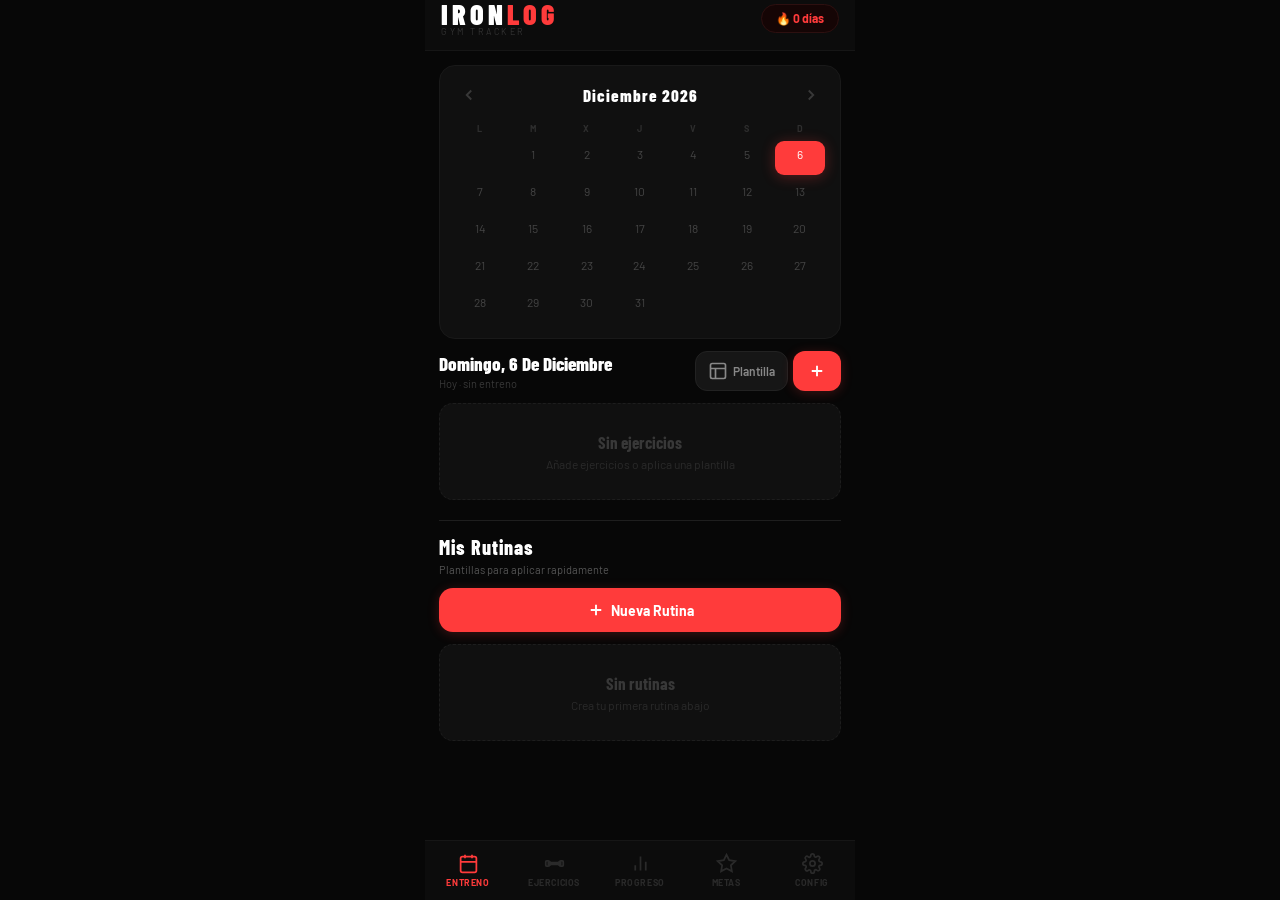
==== index.html @ a146dd1a "Update index.html" ====
<!DOCTYPE html>
<html lang="es">
<head>
<meta charset="UTF-8"/>
<meta name="viewport" content="width=device-width,initial-scale=1,maximum-scale=1,user-scalable=no,viewport-fit=cover"/>
<meta name="apple-mobile-web-app-capable" content="yes"/>
<meta name="apple-mobile-web-app-status-bar-style" content="black-translucent"/>
<meta name="apple-mobile-web-app-title" content="IronLog"/>
<meta name="theme-color" content="#0a0a0a"/>
<title>IronLog</title>
<link href="https://fonts.googleapis.com/css2?family=Barlow:ital,wght@0,400;0,500;0,600;1,400&family=Barlow+Condensed:wght@600;700;800;900&display=swap" rel="stylesheet"/>
<style>
*{box-sizing:border-box;-webkit-tap-highlight-color:transparent;-webkit-touch-callout:none;-webkit-user-select:none;user-select:none}
html,body{margin:0;padding:0;background:#070707;color:#e2e2e2;font-family:'Barlow',sans-serif;height:100%;overflow:hidden}
input,textarea{-webkit-user-select:text;user-select:text}
input[type=number]::-webkit-inner-spin-button,input[type=number]::-webkit-outer-spin-button{-webkit-appearance:none}
::-webkit-scrollbar{display:none}
@keyframes spin{from{transform:rotate(0)}to{transform:rotate(360deg)}}
@keyframes slideUp{from{transform:translateY(100%)}to{transform:translateY(0)}}
@keyframes fadeIn{from{opacity:0}to{opacity:1}}
@keyframes toastIn{from{opacity:0;transform:translateX(-50%) translateY(10px)}to{opacity:1;transform:translateX(-50%) translateY(0)}}
@keyframes badgePop{0%{transform:scale(.5);opacity:0}80%{transform:scale(1.15)}100%{transform:scale(1);opacity:1}}
@keyframes timerPulse{0%,100%{transform:scale(1)}50%{transform:scale(1.04)}}
@keyframes streakGlow{0%,100%{text-shadow:0 0 20px rgba(255,59,59,.25)}50%{text-shadow:0 0 35px rgba(255,59,59,.45)}}
#app{max-width:430px;margin:0 auto;height:100dvh;display:flex;flex-direction:column;overflow:hidden}
/* HEADER */
.hdr{padding:env(safe-area-inset-top,20px) 16px 13px;background:#0c0c0c;border-bottom:1px solid #161616;display:flex;justify-content:space-between;align-items:center;flex-shrink:0}
.logo{font-family:'Barlow Condensed',sans-serif;font-weight:900;font-size:28px;letter-spacing:4px;color:#fff;line-height:1}
.logo span{color:#FF3B3B}
.logo-sub{font-size:9px;color:#333;letter-spacing:2.5px;text-transform:uppercase;margin-top:-2px}
.hdr-right{display:flex;align-items:center;gap:8px}
.sbadge{background:#150505;border:1px solid #2d1010;border-radius:22px;padding:6px 14px;font-size:12px;color:#FF3B3B;font-weight:700;display:flex;align-items:center;gap:5px;cursor:pointer;transition:opacity .2s}
.sbadge:active{opacity:.7}
/* LAYOUT */
.content{flex:1;overflow-y:auto;overflow-x:hidden;padding:14px 14px 96px;-webkit-overflow-scrolling:touch;height:0}
.nav{position:fixed;bottom:0;left:50%;transform:translateX(-50%);width:100%;max-width:430px;background:#0c0c0c;border-top:1px solid #161616;display:flex;padding:8px 0;padding-bottom:calc(8px + env(safe-area-inset-bottom,0px));z-index:100}
.nb{flex:1;display:flex;flex-direction:column;align-items:center;gap:3px;background:none;border:none;color:#2a2a2a;cursor:pointer;padding:4px 0;font-family:'Barlow',sans-serif;transition:color .2s}
.nb.on{color:#FF3B3B}
.nb svg{width:21px;height:21px}
.nl{font-size:9px;letter-spacing:.6px;text-transform:uppercase;font-weight:700}
/* CARDS */
.card{background:#101010;border-radius:16px;padding:15px;border:1px solid #191919;margin-bottom:12px}
.ct{font-size:10px;color:#383838;text-transform:uppercase;letter-spacing:1.2px;font-weight:700;margin-bottom:10px}
.stitle{font-family:'Barlow Condensed',sans-serif;font-weight:900;font-size:22px;color:#fff;letter-spacing:1px;margin-bottom:12px}
/* CALENDAR */
.cal-hdr{display:flex;align-items:center;justify-content:space-between;margin-bottom:10px}
.cal-tit{font-family:'Barlow Condensed',sans-serif;font-weight:800;font-size:17px;color:#fff;letter-spacing:1px}
.cal-grid{display:grid;grid-template-columns:repeat(7,1fr);gap:3px}
.cdl{text-align:center;font-size:9px;color:#2e2e2e;font-weight:700;padding:4px 0;text-transform:uppercase;letter-spacing:.5px}
.cd{display:flex;flex-direction:column;align-items:center;padding:6px 2px;border-radius:9px;border:none;background:none;color:#444;cursor:pointer;font-size:12px;gap:2px;font-family:'Barlow',sans-serif;width:100%;min-height:34px;transition:all .15s}
.cd.sel{background:#FF3B3B;color:#fff;box-shadow:0 2px 14px rgba(255,59,59,.3)}
.cd.tod:not(.sel){background:#160606;color:#FF3B3B;font-weight:700;border:1px solid #281010}
.dot{width:4px;height:4px;border-radius:50%;background:#FF3B3B}
.cd.sel .dot{background:rgba(255,255,255,.75)}
/* DAY HEADER */
.dhdr{display:flex;justify-content:space-between;align-items:center;margin-bottom:12px}
.dtit{font-family:'Barlow Condensed',sans-serif;font-weight:800;font-size:19px;color:#fff;text-transform:capitalize}
.dmeta{font-size:11px;color:#383838;margin-top:2px}
/* BUTTONS */
.bp{background:#FF3B3B;color:#fff;border:none;border-radius:12px;padding:9px 15px;cursor:pointer;display:flex;align-items:center;gap:6px;font-family:'Barlow',sans-serif;font-weight:700;font-size:13px;transition:all .15s;box-shadow:0 2px 12px rgba(255,59,59,.22)}
.bp:active{opacity:.8;transform:scale(.98)}
.bs{background:#161616;color:#888;border:1px solid #222;border-radius:12px;padding:9px 12px;cursor:pointer;display:flex;align-items:center;gap:5px;font-family:'Barlow',sans-serif;font-weight:600;font-size:12px;transition:opacity .15s}
.bs:active{opacity:.75}
.bf{width:100%;justify-content:center;padding:13px;border-radius:14px;font-size:14px;margin-top:10px}
.bas{display:flex;align-items:center;gap:5px;color:#FF3B3B;background:none;border:1px dashed #2c1010;border-radius:10px;padding:9px 14px;cursor:pointer;font-family:'Barlow',sans-serif;font-weight:600;font-size:13px;width:100%;justify-content:center;margin-top:5px;transition:background .2s}
.bas:active{background:#140505}
.bi{background:none;border:none;color:#383838;cursor:pointer;padding:5px;display:flex;align-items:center;border-radius:8px;transition:color .15s}
.bi:active,.bi:hover{color:#FF3B3B}
.bism{background:none;border:none;color:#383838;cursor:pointer;padding:4px;display:flex;align-items:center;border-radius:7px;transition:color .15s}
.bism:active{color:#FF3B3B}
/* EXERCISE CARD */
.exc{background:#101010;border-radius:14px;padding:13px;border:1px solid #191919;margin-bottom:10px}
.exch{display:flex;align-items:flex-start;gap:6px;margin-bottom:9px}
.exn{font-family:'Barlow Condensed',sans-serif;font-weight:800;font-size:17px;color:#fff}
.mtag{font-size:10px;padding:3px 9px;border-radius:20px;border:1px solid #202020;color:#444;font-family:'Barlow',sans-serif;display:inline-block;margin-top:3px;background:#151515}
.pb{height:3px;background:#181818;border-radius:2px;margin-bottom:11px;overflow:hidden}
.pf{height:100%;background:linear-gradient(90deg,#FF3B3B,#ff6363);border-radius:2px;transition:width .4s}
/* SETS */
.sh{display:grid;grid-template-columns:28px 1fr 1fr 34px 34px;gap:4px;margin-bottom:4px}
.sl{font-size:9px;color:#383838;text-transform:uppercase;letter-spacing:.6px;font-weight:700}
.sr{display:grid;grid-template-columns:28px 1fr 1fr 34px 34px;gap:4px;align-items:center;padding:5px 3px;border-radius:8px;margin-bottom:3px;transition:background .2s}
.sr.done{background:#091a09}
.sn{font-size:12px;color:#383838;font-family:'Barlow Condensed',sans-serif;font-weight:700;text-align:center}
.sv{font-size:13px;color:#d0d0d0;font-family:'Barlow Condensed',sans-serif;font-weight:700}
.ck{width:30px;height:30px;border-radius:8px;border:2px solid #212121;background:transparent;cursor:pointer;display:flex;align-items:center;justify-content:center;transition:all .2s}
.ck.done{background:#0c320c;border-color:#1e5c1e;color:#4CAF50}
/* BULK KG */
.bkr{display:flex;align-items:center;gap:7px;padding:8px 10px;background:#0b0b0b;border-radius:9px;margin-top:7px;border:1px solid #181818}
.bkl{font-size:10px;color:#383838;flex:1}
.bki{background:#181818;border:1px solid #232323;border-radius:8px;padding:5px 8px;color:#e0e0e0;font-size:13px;font-family:'Barlow Condensed',sans-serif;font-weight:700;width:58px;text-align:center;outline:none}
.btn-all{background:#0c280c;border:1px solid #1a401a;color:#4CAF50;border-radius:8px;padding:5px 11px;font-size:11px;font-weight:700;cursor:pointer;font-family:'Barlow',sans-serif;display:flex;align-items:center;gap:4px}
/* TEMPLATES */
.tc{background:#101010;border-radius:14px;padding:13px;border:1px solid #191919;margin-bottom:10px}
.tn{font-family:'Barlow Condensed',sans-serif;font-weight:800;font-size:16px;color:#fff}
.tm{font-size:11px;color:#383838;margin-top:2px}
.etag{font-size:10px;padding:3px 8px;border-radius:20px;border:1px solid #202020;color:#444;font-family:'Barlow',sans-serif;background:none;display:inline-block;margin:2px}
/* STAT GRID */
.sg{display:grid;grid-template-columns:1fr 1fr 1fr;gap:8px;margin-bottom:14px}
.sc{background:#101010;border-radius:14px;padding:13px 10px;border:1px solid #191919;text-align:center}
.sv2{font-family:'Barlow Condensed',sans-serif;font-weight:900;font-size:26px;color:#FF3B3B}
.sl2{font-size:9px;color:#383838;text-transform:uppercase;letter-spacing:.5px;margin-top:2px;font-weight:700}
.sd{font-size:9px;font-weight:700;margin-top:3px;border-radius:4px;padding:1px 5px;display:inline-block}
.du{color:#4CAF50;background:#091909}.dd{color:#FF3B3B;background:#190909}.de{color:#404040}
/* CHART */
.cw{width:100%;overflow:hidden;margin-top:6px}.cw svg{width:100%;height:auto}
/* MODAL */
.ov{position:fixed;inset:0;background:rgba(0,0,0,.85);z-index:200;display:flex;align-items:flex-end;justify-content:center;backdrop-filter:blur(3px);animation:fadeIn .18s}
.md{background:#101010;border-radius:20px 20px 0 0;width:100%;max-width:430px;max-height:92vh;overflow-y:auto;border-top:1px solid #1e1e1e;animation:slideUp .26s cubic-bezier(.32,1.1,.64,1)}
.mdh{display:flex;justify-content:space-between;align-items:center;padding:16px 16px 11px;border-bottom:1px solid #191919;position:sticky;top:0;background:#101010;z-index:1}
.mdt{font-family:'Barlow Condensed',sans-serif;font-weight:800;font-size:19px;color:#fff}
.mdb{padding:14px 16px 40px}
/* PICKER */
.ps{width:100%;background:#181818;border:1px solid #222;border-radius:10px;padding:11px 14px;color:#e0e0e0;font-size:14px;font-family:'Barlow',sans-serif;outline:none;margin-bottom:10px;transition:border-color .2s}
.ps:focus{border-color:#FF3B3B}
.mc{display:flex;gap:6px;overflow-x:auto;margin-bottom:10px;padding-bottom:2px}.mc::-webkit-scrollbar{display:none}
.mch{padding:5px 12px;border-radius:20px;border:1px solid #222;background:#181818;color:#555;font-size:11px;font-family:'Barlow',sans-serif;cursor:pointer;white-space:nowrap;font-weight:600;transition:all .15s}
.mch.on{background:#FF3B3B;border-color:#FF3B3B;color:#fff}
.el{display:flex;flex-direction:column;gap:4px;max-height:360px;overflow-y:auto}
.eli{display:flex;align-items:center;gap:10px;padding:10px 12px;background:#181818;border-radius:10px;cursor:pointer;border:1px solid transparent;transition:border-color .15s}
.eli:active{border-color:#FF3B3B}
.elix{font-size:18px;width:28px;text-align:center}
.eln{font-family:'Barlow Condensed',sans-serif;font-weight:700;font-size:15px;color:#fff}
.els{font-size:10px;color:#383838;margin-top:1px}
/* FORM */
.il{display:block;font-size:10px;color:#383838;text-transform:uppercase;letter-spacing:.8px;margin-bottom:5px;font-weight:700}
input[type=text]{width:100%;background:#181818;border:1px solid #222;border-radius:9px;padding:11px 13px;color:#e0e0e0;font-size:14px;font-family:'Barlow',sans-serif;outline:none;margin-bottom:12px;transition:border-color .2s}
input[type=text]:focus{border-color:#FF3B3B}
.si{background:#181818;border:1px solid #222;border-radius:8px;padding:9px;color:#e0e0e0;font-size:14px;font-family:'Barlow Condensed',sans-serif;font-weight:700;width:100%;text-align:center;outline:none}
.serh{display:grid;grid-template-columns:28px 1fr 1fr 32px;gap:5px;margin-bottom:5px}
.serr{display:grid;grid-template-columns:28px 1fr 1fr 32px;gap:5px;align-items:center;margin-bottom:7px}
.teb{background:#181818;border-radius:9px;padding:10px;margin-bottom:7px;border:1px solid #222}
.cdd{width:26px;height:26px;border-radius:50%;border:none;cursor:pointer;outline:2px solid transparent;outline-offset:2px;transition:outline-color .2s}
.cdd.on{outline-color:#fff}
/* REC CARDS */
.rc{background:#101010;border-radius:13px;padding:13px;border:1px solid #191919;margin-bottom:8px;display:flex;gap:10px;align-items:flex-start}
.ri{font-size:22px;flex-shrink:0;margin-top:1px}
.rt{font-family:'Barlow Condensed',sans-serif;font-weight:700;font-size:15px;color:#fff;margin-bottom:3px}
.rx{font-size:12px;color:#666;line-height:1.5}
/* BODY WEIGHT */
.eds{background:#181818;border-radius:10px;padding:10px 12px;flex:1;text-align:center;border:1px solid #1e1e1e}
.edv{font-family:'Barlow Condensed',sans-serif;font-weight:900;font-size:22px;color:#FF3B3B}
.edl{font-size:9px;color:#383838;text-transform:uppercase;letter-spacing:.5px;margin-top:1px;font-weight:700}
/* HISTORY */
.hr{display:flex;align-items:center;gap:8px;padding:8px 10px;background:#181818;border-radius:8px;margin-bottom:5px}
.hd{font-size:11px;color:#383838;width:72px;flex-shrink:0}
.hv{font-family:'Barlow Condensed',sans-serif;font-weight:700;font-size:14px;color:#e0e0e0}
.hrm{font-size:10px;color:#FF3B3B;font-weight:700;margin-left:auto}
.dbi{display:flex;align-items:center;gap:10px;padding:10px 12px;background:#181818;border-radius:10px;margin-bottom:6px;cursor:pointer;border:1px solid #1e1e1e;transition:border-color .15s}
.dbi:active{border-color:#FF3B3B}
/* EMPTY */
.empty{background:#101010;border-radius:14px;padding:28px 18px;text-align:center;border:1px dashed #1d1d1d;margin-top:6px}
.emtt{color:#383838;font-family:'Barlow Condensed',sans-serif;font-weight:700;font-size:17px;margin:0 0 5px}
.emts{color:#2a2a2a;font-size:12px;margin:0}
/* TIMERS & TOAST */
.rest-timer{position:fixed;bottom:100px;left:50%;transform:translateX(-50%);background:#091320;border:1px solid #152d4a;color:#4FC3F7;padding:10px 20px;border-radius:40px;font-size:14px;font-weight:700;z-index:500;display:flex;align-items:center;gap:10px;white-space:nowrap;animation:toastIn .22s ease;box-shadow:0 4px 24px rgba(0,0,0,.9)}
.pr-badge{background:#332500;border:1px solid #FFD700;color:#FFD700;font-size:9px;font-weight:700;padding:2px 6px;border-radius:10px;margin-left:4px;text-transform:uppercase;letter-spacing:.5px;animation:badgePop .3s ease}
.notes-area{width:100%;background:#181818;border:1px solid #222;border-radius:9px;padding:10px 13px;color:#e0e0e0;font-size:13px;font-family:'Barlow',sans-serif;outline:none;resize:none;min-height:60px;margin-bottom:10px;transition:border-color .2s}
.notes-area:focus{border-color:#333}
.toast{position:fixed;bottom:96px;left:50%;transform:translateX(-50%);background:#181818;border:1px solid #282828;color:#e2e2e2;padding:9px 18px;border-radius:40px;font-size:13px;font-weight:600;z-index:400;white-space:nowrap;box-shadow:0 4px 24px rgba(0,0,0,.9);animation:toastIn .22s ease;pointer-events:none}
/* ACHIEVEMENTS */
.ach-grid{display:grid;grid-template-columns:1fr 1fr;gap:8px;margin-bottom:12px}
.ach{background:#101010;border-radius:13px;padding:12px;border:1px solid #191919;text-align:center;transition:all .25s}
.ach.unlocked{border-color:#332200;background:#110d03}
.ach-ic{font-size:28px;margin-bottom:5px;filter:grayscale(1);opacity:.25;transition:all .3s}
.ach.unlocked .ach-ic{filter:none;opacity:1;animation:badgePop .4s ease}
.ach-n{font-family:'Barlow Condensed',sans-serif;font-weight:700;font-size:13px;color:#383838}
.ach.unlocked .ach-n{color:#FFD700}
.ach-d{font-size:10px;color:#2a2a2a;margin-top:2px;line-height:1.4}
.ach.unlocked .ach-d{color:#666}
/* GOALS */
.goal-row{display:flex;align-items:center;gap:10px;padding:10px 12px;background:#181818;border-radius:11px;margin-bottom:6px}
.goal-info{flex:1}
.goal-name{font-size:13px;color:#ccc;font-weight:600}
.goal-bar{height:5px;background:#1e1e1e;border-radius:3px;margin-top:6px;overflow:hidden}
.goal-fill{height:100%;border-radius:3px;background:#FF3B3B;transition:width .5s}
.goal-pct{font-family:'Barlow Condensed',sans-serif;font-weight:900;font-size:17px;color:#FF3B3B;flex-shrink:0}
/* CONFIG */
.rem-row{display:flex;align-items:center;gap:10px;padding:10px 0;border-bottom:1px solid #181818}
.rem-info{flex:1}
.rem-title{font-size:13px;color:#ccc;font-weight:600}
.rem-sub{font-size:11px;color:#383838;margin-top:1px}
.tgl{width:44px;height:26px;border-radius:13px;background:#1e1e1e;border:none;cursor:pointer;position:relative;transition:background .25s;flex-shrink:0}
.tgl.on{background:#FF3B3B}
.tgl::after{content:'';position:absolute;width:20px;height:20px;border-radius:50%;background:#fff;top:3px;left:3px;transition:transform .25s;box-shadow:0 1px 4px rgba(0,0,0,.5)}
.tgl.on::after{transform:translateX(18px)}
/* MISC */
.custom-badge{font-size:9px;padding:1px 6px;border-radius:10px;background:#10102a;border:1px solid #242450;color:#7B68EE;margin-left:6px;font-weight:700}
.timer-modal-display{font-family:'Barlow Condensed',sans-serif;font-weight:900;font-size:56px;color:#FF3B3B;text-align:center;margin:30px 0 20px;letter-spacing:2px;animation:timerPulse 1s ease-in-out infinite}
.timer-input-group{display:flex;gap:12px;align-items:center;margin:12px 0}
.timer-input-group input{width:70px;padding:10px;background:#181818;border:1px solid #222;border-radius:7px;color:#e0e0e0;text-align:center;font-weight:600;font-size:14px}
.timer-buttons{display:flex;gap:8px;margin-top:20px}
.timer-buttons button{flex:1;padding:12px;border-radius:9px;border:none;font-weight:700;font-family:'Barlow',sans-serif;cursor:pointer;transition:opacity .2s}
.timer-start{background:#FF3B3B;color:#fff}
.timer-pause{background:#1e1e1e;color:#888}
.timer-stop{background:#111;color:#444}
/* PROGRESS SPECIFICS */
.streak-hero{background:linear-gradient(135deg,#160404 0%,#0f0303 55%,#0d0d0d 100%);border:1px solid #241010;border-radius:18px;padding:20px;margin-bottom:14px;overflow:hidden;position:relative}
.streak-hero::before{content:'';position:absolute;top:-50px;right:-30px;width:150px;height:150px;background:radial-gradient(circle,rgba(255,59,59,.06) 0%,transparent 70%);pointer-events:none}
.streak-num{font-family:'Barlow Condensed',sans-serif;font-weight:900;font-size:58px;line-height:.9;color:#FF3B3B;animation:streakGlow 3s ease-in-out infinite}
.p-label{font-size:10px;color:#333;text-transform:uppercase;letter-spacing:2px;font-weight:700;margin-bottom:10px}
.divider{height:1px;background:linear-gradient(90deg,transparent,#1c1c1c 30%,#1c1c1c 70%,transparent);margin:16px 0}
</style>
</head>
<body>
<div id="app"><div style="display:flex;justify-content:center;align-items:center;height:100vh;background:#0a0a0a"><div style="text-align:center"><div style="width:36px;height:36px;border:3px solid #1e1e1e;border-top:3px solid #FF3B3B;border-radius:50%;animation:spin .8s linear infinite;margin:0 auto 12px"></div><p style="color:#444;font-size:13px">Cargando IronLog...</p></div></div></div>
<script>
// ══ EXERCISE DATABASE ══
const EDB=[
 {id:'e1',n:'Press de Banca Plano',m:'Pecho',q:'Barra',i:'🏋️',tip:'Retrae las escapulas y mantén el pecho alto. Baja la barra hasta rozar el pecho y empuja en trayectoria diagonal hacia arriba. 💡 Es el ejercicio de empuje más estudiado; activa hasta 6 músculos simultáneos.'},
 {id:'e2',n:'Press de Banca Inclinado',m:'Pecho',q:'Barra',i:'🏋️',tip:'Ajusta el banco entre 30-45°. A mayor ángulo, más trabaja el deltoides anterior. Baja la barra a la clavícula. 💡 Desarrolla la "línea alta" del pecho que da volumen superior visible.'},
 {id:'e3',n:'Press de Banca Declinado',m:'Pecho',q:'Barra',i:'🏋️',tip:'Asegura bien los pies. La barra baja hacia la parte baja del esternón. El rango de movimiento es menor pero la tension es máxima. 💡 Permite mover más peso que el plano: hasta un 20% más.'},
 {id:'e4',n:'Press con Mancuernas Plano',m:'Pecho',q:'Mancuernas',i:'💪',tip:'Al bajar, los codos van a 45-75° del torso, no en cruz. Gira levemente las manos al subir para mayor contracción. 💡 Activa más estabilizadores que la barra por el mayor rango de movimiento.'},
 {id:'e5',n:'Press con Mancuernas Inclinado',m:'Pecho',q:'Mancuernas',i:'💪',tip:'Mantén la espalda pegada al banco. Baja las mancuernas hasta nivel de los pectorales. No dejes caer los codos por debajo del banco. 💡 Mejor opción que la barra inclinada para proteger el hombro.'},
 {id:'e6',n:'Aperturas con Mancuernas',m:'Pecho',q:'Mancuernas',i:'💪',tip:'Mantén un leve doblez en los codos durante todo el movimiento. Piensa en abrazar un árbol grande. La tension maxima debe sentirse en el pecho, no en los hombros. 💡 Es un ejercicio de aislamiento, no de fuerza: usa poco peso.'},
 {id:'e7',n:'Aperturas en Polea Cruzada',m:'Pecho',q:'Polea',i:'🔗',tip:'Inclina levemente el torso al frente. Ajusta la polea a la altura de los hombros. Al cruzar las manos al frente, mantén la tension 1-2 segundos. 💡 Ofrece tension constante en todo el recorrido, a diferencia de la mancuerna.'},
 {id:'e8',n:'Press en Maquina Pecho',m:'Pecho',q:'Maquina',i:'⚙️',tip:'Ajusta el asiento para que las manillas queden a la altura del pecho. Empuja de forma controlada y no dejes que el peso descanse entre reps. 💡 Ideal para fatigar el músculo al final del entrenamiento con seguridad.'},
 {id:'e9',n:'Fondos en Paralelas',m:'Pecho',q:'Peso Corporal',i:'🤸',tip:'Para enfatizar pecho: inclina el torso hacia adelante y abre levemente los codos. Para triceps: torso recto y codos pegados al cuerpo. 💡 Considerado el "press de banca" del peso corporal: muy funcional.'},
 {id:'e10',n:'Pullover con Mancuerna',m:'Pecho',q:'Mancuernas',i:'💪',tip:'Acuéstate transversal en el banco, solo con la parte alta de la espalda apoyada. Baja la mancuerna en arco detrás de la cabeza manteniendo los codos semiflexionados. 💡 Expande la caja torácica si se hace en etapas de crecimiento juvenil.'},
 {id:'e11',n:'Peso Muerto',m:'Espalda',q:'Barra',i:'🏋️',tip:'Pies al ancho de caderas, barra sobre el mediopié. Empuja el suelo, no jales la barra. Mantén la espalda neutra en todo momento. 💡 El movimiento que recluta más masa muscular total del cuerpo humano.'},
 {id:'e12',n:'Dominadas',m:'Espalda',q:'Peso Corporal',i:'🤸',tip:'Agarra ligeramente más ancho que los hombros. Inicia el movimiento retrayendo las escapulas, no con los brazos. Lleva el pecho a la barra. 💡 La dominada es el mejor indicador de ratio fuerza/peso corporal.'},
 {id:'e13',n:'Jalon al Pecho',m:'Espalda',q:'Polea',i:'🔗',tip:'Agarre ligeramente más ancho que hombros. Inclina el torso 10-15° atrás. Lleva la barra a la clavícula apretando los dorsales. 💡 Simula la dominada: úsalo para progresar hacia las dominadas reales.'},
 {id:'e14',n:'Jalon Agarre Cerrado',m:'Espalda',q:'Polea',i:'🔗',tip:'Agarre neutro (palmas enfrentadas). Lleva los codos hacia las caderas al bajar. Mayor activación de la parte baja del dorsal. 💡 El agarre cerrado permite mayor rango de movimiento que el ancho.'},
 {id:'e15',n:'Remo con Barra',m:'Espalda',q:'Barra',i:'🏋️',tip:'Inclina el torso a 45° con la espalda recta. Lleva la barra al ombligo, no al pecho. Aprieta las escapulas al finalizar el tirón. 💡 Uno de los mejores constructores de grosor de espalda junto al peso muerto.'},
 {id:'e16',n:'Remo con Mancuerna',m:'Espalda',q:'Mancuernas',i:'💪',tip:'Apoya la rodilla y mano del mismo lado en el banco. Tira la mancuerna hacia la cadera, no hacia el hombro. Permite mayor rango que la barra. 💡 Elimina la limitación de la espalda baja al apoyar el cuerpo.'},
 {id:'e17',n:'Remo en Polea Baja',m:'Espalda',q:'Polea',i:'🔗',tip:'Siéntate erguido con las rodillas levemente flexionadas. Tira hacia el abdomen apretando escapulas al final. No te balancees con el torso. 💡 La polea mantiene tension constante en todo el recorrido.'},
 {id:'e18',n:'Remo en Maquina',m:'Espalda',q:'Maquina',i:'⚙️',tip:'Ajusta el asiento para que los brazos queden paralelos al suelo. Empuja el pecho contra el soporte. Tira pensando en los codos, no en las manos. 💡 Excelente para principiantes: elimina la demanda de estabilización.'},
 {id:'e19',n:'Pull-Over en Polea',m:'Espalda',q:'Polea',i:'🔗',tip:'De pie, inclínate hacia la polea alta. Tira el agarre hacia las caderas con brazos casi rectos. Siente el estiramiento del dorsal. 💡 Uno de los pocos ejercicios que aísla el dorsal ancho sin involucrar el bíceps.'},
 {id:'e20',n:'Hiperextensiones',m:'Espalda',q:'Maquina',i:'⚙️',tip:'Sube solo hasta posición neutra de la columna, no hiperextiendas. Contrae los glúteos al llegar arriba. Puedes añadir peso sosteniendo un disco. 💡 Fortalece los erectores espinales, clave para proteger la espalda baja.'},
 {id:'e21',n:'Encogimientos con Barra',m:'Espalda',q:'Barra',i:'🏋️',tip:'Sube los hombros verticalmente hacia las orejas, sin rotar. Mantén los brazos completamente extendidos. Aguanta 1 segundo arriba. 💡 El trapecio superior puede aguantar más del doble que cualquier otro músculo.'},
 {id:'e22',n:'Remo Invertido',m:'Espalda',q:'Barra',i:'🏋️',tip:'Coloca la barra en un rack a altura de cadera. Cuelga bajo ella con el cuerpo recto. Lleva el pecho a la barra retrayendo las escapulas. 💡 Versión accesible de la dominada: ideal para iniciantes o como finisher.'},
 {id:'e23',n:'Press Militar con Barra',m:'Hombros',q:'Barra',i:'🏋️',tip:'De pie o sentado, empuja la barra desde la clavícula hacia arriba. Al bajar, la barra pasa ligeramente por delante de la cara. Activa el core para estabilizar. 💡 El press de pie activa un 25% más el core que la versión sentada.'},
 {id:'e24',n:'Press Hombro Mancuernas',m:'Hombros',q:'Mancuernas',i:'💪',tip:'Sube las mancuernas en arco, sin chocarlas arriba. El codo va ligeramente adelante del hombro, no en cruz. Baja controlado. 💡 Mayor rango de movimiento que la barra: mejor estiramiento del deltoides.'},
 {id:'e25',n:'Elevaciones Laterales',m:'Hombros',q:'Mancuernas',i:'💪',tip:'Inclina el torso levemente al frente. Sube hasta la altura del hombro con el meñique levemente arriba. No balancees el cuerpo. 💡 El deltoides lateral es el músculo que más da apariencia de anchura al cuerpo.'},
 {id:'e26',n:'Elevaciones Frontales',m:'Hombros',q:'Mancuernas',i:'💪',tip:'Sube un brazo a la vez o los dos juntos hasta la altura del hombro. Mantén el codo ligeramente flexionado. Baja lento. 💡 El deltoides anterior ya recibe estimulo del press de banca: no sobreentrenes.'},
 {id:'e27',n:'Vuelos Posteriores',m:'Hombros',q:'Mancuernas',i:'💪',tip:'Inclínate 45-90° hacia adelante con la espalda plana. Sube los brazos en arco lateral pensando en llevar los codos al techo. 💡 El deltoides posterior es el más descuidado y el más importante para la postura.'},
 {id:'e28',n:'Face Pull',m:'Hombros',q:'Polea',i:'🔗',tip:'Polea a altura de cara, agarre de cuerda. Tira hacia la frente separando las manos al llegar. Los codos van arriba y afuera. 💡 Esencial para la salud del manguito rotador y prevención de lesiones de hombro.'},
 {id:'e29',n:'Arnold Press',m:'Hombros',q:'Mancuernas',i:'💪',tip:'Empieza con palmas hacia ti (como en la cima del curl). Gira las manos mientras empujas hasta quedar con palmas al frente arriba. 💡 Creado por Schwarzenegger: activa los 3 cabezas del deltoides en un solo movimiento.'},
 {id:'e30',n:'Press Hombro Maquina',m:'Hombros',q:'Maquina',i:'⚙️',tip:'Ajusta el asiento para que las manillas queden a la altura de los hombros. Empuja verticalmente sin arquear la espalda. 💡 Más seguro que la barra para quienes tienen molestias en el manguito rotador.'},
 {id:'e31',n:'Elevaciones Laterales Polea',m:'Hombros',q:'Polea',i:'🔗',tip:'La polea en el punto más bajo, agarra el cable cruzando el cuerpo. Sube el brazo lateralmente hasta la altura del hombro. 💡 A diferencia de la mancuerna, mantiene tension constante en todo el arco.'},
 {id:'e32',n:'Curl con Barra',m:'Biceps',q:'Barra',i:'🏋️',tip:'Codos pegados a los costados durante todo el movimiento. Sube en 2 segundos, baja en 3. La barra EZ reduce la tension en la muñeca. 💡 El bíceps se activa al máximo cuando el antebrazo está supinado (palma arriba).'},
 {id:'e33',n:'Curl con Mancuernas',m:'Biceps',q:'Mancuernas',i:'💪',tip:'Al subir, rota el antebrazo para quedar con la palma al frente. Alterna brazos o súbelos juntos. No balancees el torso. 💡 La supinación al subir aumenta la activación del bíceps hasta un 20%.'},
 {id:'e34',n:'Curl Martillo',m:'Biceps',q:'Mancuernas',i:'💪',tip:'Agarre neutro (palmas enfrentadas) durante todo el movimiento. Trabaja el braquial y braquiorradial además del bíceps. 💡 El braquial está debajo del bíceps: desarrollarlo "empuja" el bíceps hacia arriba visualmente.'},
 {id:'e35',n:'Curl en Polea Baja',m:'Biceps',q:'Polea',i:'🔗',tip:'La polea baja mantiene tension constante incluso en la parte baja del recorrido, a diferencia de la mancuerna. Codo fijo al costado. 💡 Ideal como ejercicio final para dar un bombeo completo al bíceps.'},
 {id:'e36',n:'Curl Concentrado',m:'Biceps',q:'Mancuernas',i:'💪',tip:'Siéntate, apoya el codo en la cara interna del muslo. Sube lento y aprieta fuerte al llegar arriba. No gires el torso. 💡 Estudios EMG muestran que es el curl con mayor activación del bíceps braquial.'},
 {id:'e37',n:'Curl en Banco Scott',m:'Biceps',q:'Barra',i:'🏋️',tip:'Los brazos apoyados en el banco eliminan cualquier impulso del cuerpo. No extiendas completamente el codo abajo para no hiperextender. 💡 El banco Scott fue popularizado por Larry Scott, primer Mr. Olympia en 1965.'},
 {id:'e38',n:'Curl Inclinado Mancuernas',m:'Biceps',q:'Mancuernas',i:'💪',tip:'Reclínate en el banco a 45-60°. Los brazos cuelgan hacia atrás del cuerpo, dando un estiramiento máximo al bíceps en la posición baja. 💡 El estiramiento extra en la posición baja estimula más el crecimiento muscular.'},
 {id:'e39',n:'Press Frances',m:'Triceps',q:'Barra',i:'🏋️',tip:'Tumbado, baja la barra hacia la frente o detrás de la cabeza doblando solo los codos. Mantén los codos apuntando al techo sin abrirlos. 💡 Es el ejercicio de aislamiento de tríceps más efectivo para la cabeza larga.'},
 {id:'e40',n:'Extension Polea Alta',m:'Triceps',q:'Polea',i:'🔗',tip:'Codos pegados a la cabeza, empuja hacia abajo extendiendo completamente. No muevas los hombros. Agarre de cuerda o barra V. 💡 La polea mantiene tension en todo el recorrido, ideal para el "pump" de triceps.'},
 {id:'e41',n:'Fondos en Banco',m:'Triceps',q:'Peso Corporal',i:'🤸',tip:'Manos apoyadas detrás en el banco, pies al frente. Baja doblando los codos hasta los 90°. Para más dificultad, eleva los pies. 💡 El tríceps representa el 60-65% del volumen del brazo: entrenarlo es clave.'},
 {id:'e42',n:'Press Cerrado',m:'Triceps',q:'Barra',i:'🏋️',tip:'Agarre al ancho de los hombros o algo más estrecho. Codos cerca del cuerpo al bajar. Excelente combinación de masa y fuerza de tríceps. 💡 Permite manejar mucho más peso que los ejercicios de aislamiento de tríceps.'},
 {id:'e43',n:'Patada de Triceps',m:'Triceps',q:'Mancuernas',i:'💪',tip:'Inclínate con el torso paralelo al suelo. Lleva el codo a 90° y extiende completamente. Mantén el brazo paralelo al suelo al extender. 💡 Máxima contracción cuando el brazo está completamente extendido y paralelo al suelo.'},
 {id:'e44',n:'Extension Triceps Sobre Cabeza',m:'Triceps',q:'Mancuernas',i:'💪',tip:'Manos superpuestas bajo la mancuerna, codos apuntando al techo. Baja detrás de la cabeza y extiende. Estira la cabeza larga del tríceps. 💡 La cabeza larga del tríceps solo se estira con el brazo sobre la cabeza.'},
 {id:'e45',n:'Extension Polea Cuerda',m:'Triceps',q:'Polea',i:'🔗',tip:'Al extender, separa las cuerdas hacia afuera al llegar abajo para maximizar la contracción. Codos fijos al costado. 💡 La separación de cuerda al final activa las 3 cabezas del tríceps simultáneamente.'},
 {id:'e46',n:'Sentadilla Libre',m:'Piernas',q:'Barra',i:'🏋️',tip:'Pies al ancho de hombros o algo más. Rodillas siguen la dirección de los pies. Baja hasta que los muslos queden paralelos al suelo o más. Pecho arriba siempre. 💡 Activa más de 200 músculos: es el rey de los ejercicios compuestos.'},
 {id:'e47',n:'Sentadilla Goblet',m:'Piernas',q:'Mancuernas',i:'💪',tip:'Sostén la mancuerna verticalmente contra el pecho. Los codos dentro de las rodillas ayudan a mantener la postura. Perfecto para aprender la sentadilla. 💡 Ideal para corregir la postura de la sentadilla libre antes de añadir barra.'},
 {id:'e48',n:'Prensa de Piernas',m:'Piernas',q:'Maquina',i:'⚙️',tip:'Los pies altos y separados activan más glúteo e isquiotibiales. Los pies bajos y juntos, más cuádriceps. No bloquees las rodillas al extender. 💡 Permite manejar el doble de peso que la sentadilla libre de forma segura.'},
 {id:'e49',n:'Extension de Cuadriceps',m:'Piernas',q:'Maquina',i:'⚙️',tip:'Sube hasta extensión completa y aguanta 1 segundo. Baja controlado en 3-4 segundos. No uses impulso. 💡 Único ejercicio que aísla el cuádriceps al 100%; úsalo como complemento, no como principal.'},
 {id:'e50',n:'Curl Femoral Tumbado',m:'Piernas',q:'Maquina',i:'⚙️',tip:'Las caderas pegadas al banco durante todo el movimiento. Tira el talón hacia el glúteo de forma explosiva y baja lento. 💡 Los isquiotibiales tienen el mayor potencial de crecimiento de todo el cuerpo inferior.'},
 {id:'e51',n:'Curl Femoral de Pie',m:'Piernas',q:'Maquina',i:'⚙️',tip:'Trabaja una pierna a la vez para corregir desequilibrios. Mantén la cadera estable sin inclinar el torso. Sube explosivo, baja lento. 💡 La versión unilateral detecta y corrige asimetrías entre piernas.'},
 {id:'e52',n:'Peso Muerto Rumano',m:'Piernas',q:'Barra',i:'🏋️',tip:'Rodillas ligeramente flexionadas y fijas. Baja la barra deslizándola por las piernas hasta sentir el estiramiento de los isquios. No redondees la espalda. 💡 Activa más isquiotibiales que el peso muerto convencional gracias al mayor estiramiento.'},
 {id:'e53',n:'Zancadas con Mancuernas',m:'Piernas',q:'Mancuernas',i:'💪',tip:'Da un paso largo al frente. La rodilla trasera baja casi al suelo. El torso permanece erguido. Alterna piernas o haz todas las reps con una antes de cambiar. 💡 Mejora el equilibrio y la coordinación además de la fuerza de piernas.'},
 {id:'e54',n:'Sentadilla Bulgara',m:'Piernas',q:'Mancuernas',i:'💪',tip:'Pie trasero elevado en el banco, pie delantero alejado. Baja la rodilla trasera hacia el suelo. Gran activación de glúteo y cuádriceps unilateral. 💡 Estudios muestran activación similar a la sentadilla libre pero con mucho menor carga espinal.'},
 {id:'e55',n:'Sentadilla Hack',m:'Piernas',q:'Maquina',i:'⚙️',tip:'Pies altos en la plataforma para mayor activación de glúteos. Pies bajos y juntos para enfatizar el cuádriceps. No bloquees rodillas arriba. 💡 Permite trabajar piernas pesado sin cargar la columna vertebral.'},
 {id:'e56',n:'Step-Up',m:'Piernas',q:'Mancuernas',i:'💪',tip:'El banco debe quedar a la altura de la rodilla o algo más. Empuja con el talón del pie sobre el escalón, no con el pie en el suelo. 💡 Imita el patrón de movimiento de subir escaleras: muy funcional para la vida real.'},
 {id:'e57',n:'Hip Thrust con Barra',m:'Gluteos',q:'Barra',i:'🏋️',tip:'Espalda apoyada en el banco a la altura de los omóplatos. Empuja con los talones. Aprieta el glúteo al máximo arriba y aguanta 1-2 seg. 💡 El ejercicio con mayor activación EMG del glúteo mayor de todos los estudiados.'},
 {id:'e58',n:'Patada Trasera en Polea',m:'Gluteos',q:'Polea',i:'🔗',tip:'Tobillo enganchado a la polea baja. Ligeramente inclinado hacia adelante. Lleva la pierna hacia atrás y arriba contrayendo el glúteo. No gires la cadera. 💡 Mantiene tension constante durante todo el recorrido del glúteo.'},
 {id:'e59',n:'Abduccion de Cadera',m:'Gluteos',q:'Maquina',i:'⚙️',tip:'Siéntate erguido o inclínate levemente hacia adelante para cambiar el énfasis entre glúteo medio y mayor. Abre lento y controla el cierre. 💡 El glúteo medio es fundamental para la estabilidad de rodilla y cadera al caminar.'},
 {id:'e60',n:'Puente de Gluteo',m:'Gluteos',q:'Peso Corporal',i:'🤸',tip:'Tumbado boca arriba, pies al ancho de caderas. Empuja con los talones y sube las caderas apretando el glúteo arriba. Aguanta 2 segundos. 💡 Perfecta activación del glúteo sin cargar la columna: ideal para calentamiento.'},
 {id:'e61',n:'Sentadilla Sumo',m:'Gluteos',q:'Barra',i:'🏋️',tip:'Pies más anchos que los hombros con puntas hacia afuera. La barra desciende en línea recta. Mayor activación de aductores y glúteos que la sentadilla normal. 💡 Los powerlifters sumo pueden manejar más peso porque acortan el recorrido.'},
 {id:'e62',n:'Elevacion de Talones de Pie',m:'Pantorrillas',q:'Maquina',i:'⚙️',tip:'Sube hasta la máxima contracción y aguanta 1 segundo. Baja hasta sentir el estiramiento completo. El rango completo es clave. 💡 Las pantorrillas necesitan alto volumen (15-25 reps) porque están adaptadas a caminar.'},
 {id:'e63',n:'Elevacion de Talones Sentado',m:'Pantorrillas',q:'Maquina',i:'⚙️',tip:'Rodillas flexionadas activan más el sóleo que el gastrocnemio. Combínalo con la versión de pie para trabajar ambas cabezas. 💡 El sóleo es el músculo de pantorrilla más grande y profundo, frecuentemente ignorado.'},
 {id:'e64',n:'Elevacion Talones con Barra',m:'Pantorrillas',q:'Barra',i:'🏋️',tip:'Barra sobre los hombros, pies ligeramente fuera del borde de un step. Máximo rango de movimiento arriba y abajo. 💡 La pantorrilla tiene la mayor densidad de fibras de contracción lenta del cuerpo.'},
 {id:'e65',n:'Plancha',m:'Core',q:'Peso Corporal',i:'🤸',tip:'Cuerpo en línea recta de cabeza a talones. Aprieta glúteos y abdomen. Respira normalmente. No dejes caer las caderas ni las eleves. 💡 Activa transverso abdominal, clave para la estabilidad lumbar y protección de espalda.'},
 {id:'e66',n:'Crunch Abdominal',m:'Core',q:'Peso Corporal',i:'🤸',tip:'No jales la cabeza con las manos. Sube solo hasta que los omóplatos despeguen del suelo. Exhala al subir. El rango de movimiento es corto. 💡 El recto abdominal no se inserta en las costillas: solo necesita un pequeño rango de flexión.'},
 {id:'e67',n:'Crunch Inverso',m:'Core',q:'Peso Corporal',i:'🤸',tip:'Tumbado, sube las caderas del suelo llevando las rodillas hacia el pecho. El movimiento lo inicia el abdomen bajo, no el impulso de las piernas. 💡 Activa más la porción inferior del recto abdominal que el crunch convencional.'},
 {id:'e68',n:'Russian Twist',m:'Core',q:'Peso Corporal',i:'🤸',tip:'Pies levantados del suelo, torso a 45°. Rota los hombros, no solo los brazos. Añade peso cuando la versión sin peso sea sencilla. 💡 Trabaja los oblicuos, cruciales para la rotación del torso en deportes de contacto.'},
 {id:'e69',n:'Rueda Abdominal',m:'Core',q:'Accesorios',i:'⚙️',tip:'Empieza de rodillas. Rueda hacia adelante solo hasta donde puedas volver sin que la espalda se arquee. Progresa gradualmente. 💡 Uno de los ejercicios de core más difíciles: activa el abdomen con alta intensidad.'},
 {id:'e70',n:'Elevacion de Piernas Colgado',m:'Core',q:'Peso Corporal',i:'🤸',tip:'Cuelga de la barra con agarre firme. Sube las piernas rectas o dobladas hasta la altura de la cadera o más. Baja controlado sin balancearte. 💡 Activa los flexores de cadera y el recto abdominal simultáneamente con alta intensidad.'},
 {id:'e71',n:'Crunch en Polea',m:'Core',q:'Polea',i:'🔗',tip:'De rodillas frente a la polea alta, cuerda en la nuca. Flexiona el torso hacia las rodillas contrayendo el abdomen. La cadera no se mueve. 💡 La resistencia externa de la polea permite progresar el crunch abdominal con más carga.'},
 {id:'e72',n:'Oblicuos en Polea',m:'Core',q:'Polea',i:'🔗',tip:'De pie lateral a la polea, jala hacia abajo y al lado contrario rotando el torso. Mantén las caderas fijas. Trabaja ambos lados. 💡 Los oblicuos son los músculos que más contribuyen a la cintura delgada y marcada.'},
 {id:'e73',n:'Cinta de Correr',m:'Cardio',q:'Maquina',i:'🏃',tip:'Zona 2 (puedes hablar) para quema de grasa. Intervalo (30s rápido / 90s lento) para resistencia cardiovascular. No te apoyes en los pasamanos. 💡 30 min de cardio zona 2 triplican las mitocondrias musculares en 8 semanas.'},
 {id:'e74',n:'Bicicleta Estatica',m:'Cardio',q:'Maquina',i:'🚴',tip:'Ajusta el asiento para que la rodilla quede ligeramente flexionada abajo del pedaleo. Intervalos de alta intensidad (20s al max / 40s lento) son muy efectivos. 💡 El ciclismo HIIT quema más calorías en 20 min que 45 min de cardio suave.'},
 {id:'e75',n:'Eliptica',m:'Cardio',q:'Maquina',i:'🏃',tip:'Mantén el torso erguido y empuja también con los brazos. El impacto es casi cero, ideal para recuperación activa. Varía la resistencia. 💡 La elíptica es la máquina de cardio con menor impacto articular de todas las disponibles.'},
 {id:'e76',n:'Remo Ergometro',m:'Cardio',q:'Maquina',i:'🚣',tip:'El movimiento correcto: piernas primero, luego inclina el torso, finalmente jala los brazos. Al volver: brazos, torso, piernas. 💡 El remo trabaja el 86% de los músculos del cuerpo: es el cardio más completo que existe.'},
 {id:'e77',n:'Saltar a la Comba',m:'Cardio',q:'Accesorios',i:'⚡',tip:'Aterriza suavemente sobre el metatarso (bola del pie), no sobre el talón. Codos cerca del cuerpo. Empieza con 30 segundos y progresa. 💡 10 minutos de comba equivalen cardio-vascularmente a 30 minutos de jogging.'},
 {id:'e78',n:'Burpees',m:'Cardio',q:'Peso Corporal',i:'🤸',tip:'Secuencia: de pie → sentadilla → plancha → flexión (opcional) → salto explosivo arriba. Mantén el core activo en la plancha. 💡 Es el ejercicio de peso corporal que más calorías quema por minuto: hasta 15 kcal/min.'},
];

const MUSCLES=['Todos','Pecho','Espalda','Hombros','Biceps','Triceps','Piernas','Gluteos','Pantorrillas','Core','Cardio','Personalizado'];
const COLORS=['#FF3B3B','#FF8C00','#FFD700','#00C9FF','#7B68EE','#00D084','#FF69B4'];
const MONTHS=['Enero','Febrero','Marzo','Abril','Mayo','Junio','Julio','Agosto','Septiembre','Octubre','Noviembre','Diciembre'];
const WDS=['L','M','X','J','V','S','D'];

const QUOTES=[
 {q:'El dolor que sientes hoy sera la fuerza que sentiras manana.',a:'Arnold Schwarzenegger'},
 {q:'No cuentes los dias, haz que los dias cuenten.',a:'Muhammad Ali'},
 {q:'El exito no se da. Se gana. En la pista, en el campo, en el gimnasio.',a:'Michael Jordan'},
 {q:'Si no vives para entrenar, entrena para vivir.',a:'Flex Wheeler'},
 {q:'La diferencia entre lo imposible y lo posible reside en la determinacion.',a:'Tommy Lasorda'},
 {q:'Las pesas no te dicen mentiras. El que hace trampa eres tu.',a:'Ronnie Coleman'},
 {q:'Tu cuerpo puede soportarlo. Es tu mente la que tienes que convencer.',a:'Desconocido'},
 {q:'Cada rep te acerca mas a quien quieres ser.',a:'IronLog'},
 {q:'El gym no es castigo, es tu recompensa despues de un dia duro.',a:'Desconocido'},
 {q:'Los campeones no se hacen en el gym. Se hacen de algo que llevan muy adentro.',a:'Muhammad Ali'},
];

const ACHIEVEMENTS=[
 {id:'a1',ic:'🏅',n:'Primer Paso',d:'Registra tu primer ejercicio',cat:'Inicio',check:function(d){return Object.keys(d.workouts).some(function(k){return d.workouts[k].length>0;});}},
 {id:'a2',ic:'✅',n:'Primera Serie',d:'Marca tu primera serie como hecha',cat:'Inicio',check:function(d){return Object.values(d.workouts).some(function(day){return day.some(function(e){return e.sets.some(function(s){return s.done;});});});}},
 {id:'a3',ic:'📋',n:'Primer Peso',d:'Registra tu peso por primera vez',cat:'Inicio',check:function(d){return (d.bodyWeight||[]).length>0;}},
 {id:'b1',ic:'🔥',n:'Racha 3 dias',d:'Entrena 3 dias seguidos',cat:'Racha',check:function(d,streak){return streak>=3;}},
 {id:'b2',ic:'💎',n:'Semana Perfecta',d:'Entrena 7 dias seguidos',cat:'Racha',check:function(d,streak){return streak>=7;}},
 {id:'b3',ic:'⚡',n:'Quincenal',d:'15 dias de racha',cat:'Racha',check:function(d,streak){return streak>=15;}},
 {id:'b4',ic:'🏆',n:'Mes de Hierro',d:'30 dias consecutivos',cat:'Racha',check:function(d,streak){return streak>=30;}},
 {id:'c1',ic:'🌱',n:'5 Entrenos',d:'Completa 5 sesiones',cat:'Sesiones',check:function(d){return Object.keys(d.workouts).filter(function(k){return d.workouts[k].length>0;}).length>=5;}},
 {id:'c2',ic:'💪',n:'10 Entrenos',d:'Completa 10 sesiones',cat:'Sesiones',check:function(d){return Object.keys(d.workouts).filter(function(k){return d.workouts[k].length>0;}).length>=10;}},
 {id:'c3',ic:'🔩',n:'25 Entrenos',d:'Completa 25 sesiones',cat:'Sesiones',check:function(d){return Object.keys(d.workouts).filter(function(k){return d.workouts[k].length>0;}).length>=25;}},
 {id:'c4',ic:'🦾',n:'50 Entrenos',d:'Completa 50 sesiones',cat:'Sesiones',check:function(d){return Object.keys(d.workouts).filter(function(k){return d.workouts[k].length>0;}).length>=50;}},
 {id:'c5',ic:'🦁',n:'100 Entrenos',d:'100 sesiones completadas',cat:'Sesiones',check:function(d){return Object.keys(d.workouts).filter(function(k){return d.workouts[k].length>0;}).length>=100;}},
 {id:'d1',ic:'📈',n:'50 Series',d:'Completa 50 series',cat:'Series',check:function(d){return Object.values(d.workouts).reduce(function(a,day){return a+day.reduce(function(b,e){return b+e.sets.filter(function(s){return s.done;}).length;},0);},0)>=50;}},
 {id:'d2',ic:'📊',n:'250 Series',d:'Completa 250 series en total',cat:'Series',check:function(d){return Object.values(d.workouts).reduce(function(a,day){return a+day.reduce(function(b,e){return b+e.sets.filter(function(s){return s.done;}).length;},0);},0)>=250;}},
 {id:'d3',ic:'🎖️',n:'1000 Series',d:'1000 series marcadas — elite',cat:'Series',check:function(d){return Object.values(d.workouts).reduce(function(a,day){return a+day.reduce(function(b,e){return b+e.sets.filter(function(s){return s.done;}).length;},0);},0)>=1000;}},
 {id:'e1',ic:'🦵',n:'Dia de Piernas',d:'Haz un entreno de piernas',cat:'Musculos',check:function(d){return Object.values(d.workouts).some(function(day){return day.some(function(e){return e.muscle==='Piernas'&&e.sets.some(function(s){return s.done;});});});}},
 {id:'e8',ic:'🎯',n:'Cuerpo Completo',d:'Entrena todos los grupos musculares',cat:'Musculos',check:function(d){var ms=new Set(Object.values(d.workouts).reduce(function(a,day){return a.concat(day.filter(function(e){return e.sets.some(function(s){return s.done;});}).map(function(e){return e.muscle;}));},[]));return ['Pecho','Espalda','Hombros','Piernas','Biceps','Triceps'].every(function(m){return ms.has(m);});}},
 {id:'f1',ic:'🎯',n:'Principiante de Banca',d:'Press de banca: 40kg o mas',cat:'Fuerza',check:function(d){return Object.values(d.workouts).some(function(day){return day.some(function(e){return e.name==='Press de Banca Plano'&&e.sets.some(function(s){return s.done&&s.weight>=40;});});});}},
 {id:'f2',ic:'🔥',n:'Banca Intermedio',d:'Press de banca: 80kg o mas',cat:'Fuerza',check:function(d){return Object.values(d.workouts).some(function(day){return day.some(function(e){return e.name==='Press de Banca Plano'&&e.sets.some(function(s){return s.done&&s.weight>=80;});});});}},
 {id:'f3',ic:'🏆',n:'Banca 100kg',d:'Press de banca: 100kg — club del centenar',cat:'Fuerza',check:function(d){return Object.values(d.workouts).some(function(day){return day.some(function(e){return e.name==='Press de Banca Plano'&&e.sets.some(function(s){return s.done&&s.weight>=100;});});});}},
 {id:'f4',ic:'🦵',n:'Sentadilla Solida',d:'Sentadilla: 60kg o mas',cat:'Fuerza',check:function(d){return Object.values(d.workouts).some(function(day){return day.some(function(e){return e.name==='Sentadilla Libre'&&e.sets.some(function(s){return s.done&&s.weight>=60;});});});}},
 {id:'f5',ic:'💀',n:'Peso Muerto Solido',d:'Peso muerto: 80kg o mas',cat:'Fuerza',check:function(d){return Object.values(d.workouts).some(function(day){return day.some(function(e){return e.name==='Peso Muerto'&&e.sets.some(function(s){return s.done&&s.weight>=80;});});});}},
 {id:'g1',ic:'📋',n:'Planificador',d:'Crea tu primera rutina',cat:'Rutinas',check:function(d){return d.templates&&d.templates.length>0;}},
];

// ══ STORAGE ══
var SK='ironlog_v7';
function ld(){try{var r=localStorage.getItem(SK);return r?JSON.parse(r):null;}catch(e){return null;}}
function sv(d){try{localStorage.setItem(SK,JSON.stringify(d));}catch(e){console.error(e);}}
function uid(){return Math.random().toString(36).slice(2,9);}
function dk(d){return d.toISOString().split('T')[0];}
function getDIM(y,m){return new Date(y,m+1,0).getDate();}
function getFDW(y,m){var d=new Date(y,m,1).getDay();return d===0?6:d-1;}
function fmtD(s){var d=new Date(s+'T12:00:00');return d.toLocaleDateString('es-ES',{weekday:'long',day:'numeric',month:'long'});}
function fmtS(s){var d=new Date(s+'T12:00:00');return d.toLocaleDateString('es-ES',{day:'numeric',month:'short'});}
function e1rm(w,r){if(r<=1)return w;return Math.round(w*(1+r/30));}

function defaultData(){
 return {workouts:{},templates:[],customExercises:[],bodyWeight:[],workoutNotes:{},goals:{weeklySessions:4,customGoals:[]},reminders:{enabled:false,days:[0,1,2,3,4],time:'18:00'},settings:{weightUnit:'kg'}};
}

// ══ STATE ══
var S={
 data:null,restTimer:null,
 tab:'calendar',sel:dk(new Date()),
 cal:{y:new Date().getFullYear(),m:new Date().getMonth()},
 modal:null,exView:null,
 pf:{q:'',muscle:'Todos'},
 toast:null,tt:null,
 quoteIdx:Math.floor(Math.random()*QUOTES.length),
 tplDraft:{id:null,name:'',color:'#FF3B3B',exercises:[]},
};

(function initData(){
 var saved=ld();
 if(saved){
  S.data=saved;
  if(!S.data.customExercises)S.data.customExercises=[];
  if(!S.data.bodyWeight)S.data.bodyWeight=[];
  if(!S.data.workoutNotes)S.data.workoutNotes={};
  if(!S.data.goals)S.data.goals={weeklySessions:4,customGoals:[]};
  if(!S.data.goals.customGoals)S.data.goals.customGoals=[];
  if(!S.data.reminders)S.data.reminders={enabled:false,days:[0,1,2,3,4],time:'18:00'};
  if(!S.data.settings)S.data.settings={weightUnit:'kg'};
 } else {
  S.data=defaultData();sv(S.data);
 }
})();

function allExercises(){
 var custom=S.data.customExercises||[];
 var cex=custom.map(function(e){return Object.assign({},e,{custom:true});});
 return EDB.concat(cex);
}
// O(1) tip lookup via Map built once
var _EDB_TIP_MAP=null;
function getExTip(name){
 if(!_EDB_TIP_MAP){_EDB_TIP_MAP={};EDB.forEach(function(e){if(e.tip)_EDB_TIP_MAP[e.n]=e.tip;});}
 return _EDB_TIP_MAP[name]||'';
}

function st(p){Object.assign(S,p);if(p.data!==undefined)sv(S.data);render();}
function tst(msg){if(S.tt)clearTimeout(S.tt);var t=setTimeout(function(){st({toast:null,tt:null});},2400);st({toast:msg,tt:t});}
function cd(){return JSON.parse(JSON.stringify(S.data));}

// ══ STREAK ══
function calcStreak(w){
 var allDates=Object.keys(w).filter(function(k){return w[k]&&w[k].length>0;}).sort();
 if(!allDates.length)return 0;
 var lastDate=allDates[allDates.length-1];
 var today=dk(new Date());
 var daysSinceLast=(new Date(today)-new Date(lastDate))/86400000;
 if(daysSinceLast>7)return 0;
 var streak=0;
 var d=new Date(lastDate+'T12:00:00');
 for(var i=0;i<365;i++){
  var k=dk(d);
  if(w[k]&&w[k].length>0){streak++;d.setDate(d.getDate()-1);}
  else{
   var prev=new Date(d);prev.setDate(prev.getDate()-1);
   var pk=dk(prev);
   if(w[pk]&&w[pk].length>0){d=prev;}
   else break;
  }
 }
 return streak;
}

// ══ ANALYTICS ══
function getHist(name,w){
 var h=[];
 Object.keys(w).sort().forEach(function(date){
  (w[date]||[]).forEach(function(ex){
   if(ex.name===name&&ex.sets&&ex.sets.length){
    var doneSets=ex.sets.filter(function(s){return s.done;});
    if(!doneSets.length)return;
    var best=doneSets.reduce(function(b,s){var rm=e1rm(s.weight||0,s.reps||1);return rm>b.rm?{w:s.weight||0,r:s.reps||0,rm:rm}:b},{w:0,r:0,rm:0});
    var vol=doneSets.reduce(function(a,s){return a+(s.weight||0)*(s.reps||0);},0);
    h.push({date:date,w:best.w,r:best.r,rm:best.rm,vol:vol,sets:doneSets.length});
   }
  });
 });
 return h;
}
function getUsed(w){
 var map={};
 Object.keys(w).forEach(function(d){
  (w[d]||[]).forEach(function(ex){
   var doneSets=(ex.sets||[]).filter(function(s){return s.done;});
   if(!doneSets.length)return;
   if(!map[ex.name])map[ex.name]={name:ex.name,muscle:ex.muscle||'',count:0,best:{w:0,r:0,rm:0}};
   map[ex.name].count++;
   doneSets.forEach(function(s){var rm=e1rm(s.weight||0,s.reps||1);if(rm>map[ex.name].best.rm)map[ex.name].best={w:s.weight||0,r:s.reps||0,rm:rm};});
  });
 });
 return Object.values(map).sort(function(a,b){return b.count-a.count;});
}
function weekVol(w,wb){
 var now=new Date(),res=[];
 for(var wk=wb;wk>=0;wk--){
  var ws=new Date(now);ws.setDate(now.getDate()-((now.getDay()||7)-1)-wk*7);
  var sessions=0;
  for(var d=0;d<7;d++){var dd=new Date(ws);dd.setDate(dd.getDate()+d);if(w[dk(dd)]&&w[dk(dd)].length)sessions++;}
  res.push({lbl:wk===0?'Esta sem':ws.toLocaleDateString('es-ES',{day:'numeric',month:'short'}),vol:sessions});
 }
 return res;
}
function thisWk(w){
 var now=new Date();var dow=(now.getDay()||7)-1;
 var ws=new Date(now);ws.setDate(now.getDate()-dow);
 var se=0,sets=0,exs=0,lSe=0,lSets=0,lExs=0;
 for(var d=0;d<7;d++){
  var dd=new Date(ws);dd.setDate(dd.getDate()+d);var k=dk(dd);
  if(w[k]&&w[k].length){se++;(w[k]||[]).forEach(function(ex){exs++;ex.sets.filter(function(s){return s.done;}).forEach(function(){sets++;});});}
  var ld2=new Date(ws);ld2.setDate(ld2.getDate()-7+d);var k2=dk(ld2);
  if(w[k2]&&w[k2].length){lSe++;(w[k2]||[]).forEach(function(ex){lExs++;ex.sets.filter(function(s){return s.done;}).forEach(function(){lSets++;});});}
 }
 return{se:se,sets:sets,exs:exs,lSe:lSe,lSets:lSets,lExs:lExs};
}
function muscDist(w){
 var m={};Object.values(w).forEach(function(day){day.forEach(function(ex){var k=ex.muscle||'Otro';m[k]=(m[k]||0)+1;});});return m;
}
function genRecs(data){
 var w=data.workouts;
 var dates=Object.keys(w).filter(function(d){return w[d].length>0;}).sort();
 if(!dates.length)return[
  {ic:'🎯',ti:'Empieza hoy',tx:'Registra tu primer entreno para recibir analisis personalizados.'},
  {ic:'🥩',ti:'Proteina primero',tx:'Necesitas 1.6-2.2g de proteina por kg al dia. Sin proteina suficiente el entrenamiento no se convierte en musculo.'},
 ];
 var tips=[];
 var last30=dates.filter(function(d){return (new Date()-new Date(d+'T12:00:00'))/86400000<=30;}).length;
 if(last30<8)tips.push({ic:'📅',ti:'Frecuencia baja',tx:'Solo '+last30+' entrenos en 30 dias. Para hipertrofia optima apunta a 3-5 sesiones por semana.'});
 else if(last30>=24)tips.push({ic:'😴',ti:'Posible sobreentrenamiento',tx:last30+' entrenos en 30 dias es mucho. El musculo crece durante el descanso.'});
 else tips.push({ic:'✅',ti:'Frecuencia optima',tx:last30+' entrenos en 30 dias. Estas en la zona ideal. Mantente constante.'});
 var md=muscDist(w);
 if(!md['Piernas']&&dates.length>5)tips.push({ic:'🦵',ti:'No olvides las piernas',tx:'Las piernas son el 70% de tu masa muscular. Squat y peso muerto son fundamentales.'});
 var mainLifts=['Press de Banca Plano','Sentadilla Libre','Peso Muerto','Press Militar con Barra'];
 mainLifts.forEach(function(lift){
  var h=getHist(lift,w);if(h.length<3)return;
  var recentRM=Math.max.apply(null,h.slice(-3).map(function(x){return x.rm;}));
  var oldRM=Math.max.apply(null,h.slice(0,Math.min(3,h.length)).map(function(x){return x.rm;}));
  var gain=recentRM-oldRM;
  if(gain>0&&h.length>=4)tips.push({ic:'📈',ti:'Progresando: '+lift,tx:'Tu 1RM estimado subio '+gain+'kg ('+oldRM+'→'+recentRM+'kg). Sigue aumentando peso gradualmente.'});
  else if(h.length>=5&&gain<=0)tips.push({ic:'⚠️',ti:'Estancamiento: '+lift,tx:'Sin progresion en los ultimos '+h.length+' registros. Prueba cambiar rep range o añadir una semana de descarga.'});
 });
 var gts=[
  {ic:'💤',ti:'El sueno construye musculo',tx:'El 70% de la GH se libera durante el sueno. Con menos de 7h por noche el crecimiento muscular se reduce notablemente.'},
  {ic:'🔄',ti:'Semana de descarga',tx:'Cada 6-8 semanas haz una semana al 50-60% del volumen habitual. El sistema nervioso necesita recuperarse.'},
  {ic:'🎯',ti:'Conexion mente-musculo',tx:'Concentrarte en el musculo que trabajas puede aumentar su activacion hasta un 20-25%. Mueve el peso conscientemente.'},
  {ic:'🔁',ti:'Sobrecarga progresiva',tx:'El principio mas importante del entrenamiento: cada semana intenta hacer algo mas que la anterior.'},
  {ic:'🥗',ti:'Carbohidratos antes del entreno',tx:'Los carbos son el combustible del entrenamiento de fuerza. Una comida con arroz o avena 1-2h antes mejora el rendimiento.'},
 ];
 var gIdx=(dates.length+new Date().getDate())%gts.length;
 tips.push(gts[gIdx]);
 return tips.slice(0,6);
}

// ══ CHARTS ══
function svgLine(pts,W,H,clr){
 clr=clr||'#FF3B3B';
 if(!pts||pts.length<2)return '<svg width="'+W+'" height="'+H+'"><text x="'+(W/2)+'" y="'+(H/2)+'" text-anchor="middle" fill="#333" font-size="11" font-family="Barlow,sans-serif">Sin datos suficientes</text></svg>';
 var vs=pts.map(function(p){return p.v;});var mn=Math.min.apply(null,vs);var mx=Math.max.apply(null,vs);var rng=mx-mn||1;
 var pl=36,pr=10,pt=14,pb=22;var cw=W-pl-pr;var ch=H-pt-pb;var xs=cw/(pts.length-1);
 var co=pts.map(function(p,i){return{x:pl+i*xs,y:pt+ch-((p.v-mn)/rng)*ch,lbl:p.lbl,v:p.v};});
 var path=co.map(function(c,i){return(i?'L':'M')+c.x.toFixed(1)+','+c.y.toFixed(1);}).join(' ');
 var area=path+' L'+co[co.length-1].x.toFixed(1)+','+(pt+ch)+' L'+co[0].x.toFixed(1)+','+(pt+ch)+' Z';
 var gid='g'+Math.random().toString(36).slice(2,6);
 var yls=[mn,Math.round((mn+mx)/2),mx].map(function(v,i){return '<text x="'+(pl-4)+'" y="'+(pt+ch-i*ch/2+4)+'" text-anchor="end" fill="#444" font-size="9" font-family="Barlow,sans-serif">'+v+'</text>';}).join('');
 var si=pts.length<=6?pts.map(function(_,i){return i;}):[0,Math.floor(pts.length/2),pts.length-1];
 var xls=si.map(function(i){return '<text x="'+co[i].x.toFixed(1)+'" y="'+(H-3)+'" text-anchor="middle" fill="#444" font-size="9" font-family="Barlow,sans-serif">'+pts[i].lbl+'</text>';}).join('');
 var dots=co.map(function(c){return '<circle cx="'+c.x.toFixed(1)+'" cy="'+c.y.toFixed(1)+'" r="3.5" fill="'+clr+'" stroke="#141414" stroke-width="1.5"/>';}).join('');
 return '<svg width="'+W+'" height="'+H+'" viewBox="0 0 '+W+' '+H+'" style="overflow:visible"><defs><linearGradient id="'+gid+'" x1="0" y1="0" x2="0" y2="1"><stop offset="0%" stop-color="'+clr+'" stop-opacity=".2"/><stop offset="100%" stop-color="'+clr+'" stop-opacity="0"/></linearGradient></defs><line x1="'+pl+'" y1="'+pt+'" x2="'+pl+'" y2="'+(pt+ch)+'" stroke="#1e1e1e" stroke-width="1"/><line x1="'+pl+'" y1="'+(pt+ch)+'" x2="'+(pl+cw)+'" y2="'+(pt+ch)+'" stroke="#1e1e1e" stroke-width="1"/><path d="'+area+'" fill="url(#'+gid+')"/><path d="'+path+'" stroke="'+clr+'" stroke-width="2" fill="none" stroke-linecap="round" stroke-linejoin="round"/>'+dots+yls+xls+'</svg>';
}
function svgBar(bars,W,H,clr){
 clr=clr||'#FF3B3B';
 var vs=bars.map(function(b){return b.v;});var mx=Math.max.apply(null,vs.concat([1]));
 var pl=6,pr=6,pt=8,pb=20;var cw=W-pl-pr;var ch=H-pt-pb;
 var bw=Math.max(Math.floor(cw/bars.length)-4,4);
 var rects=bars.map(function(b,i){
  var bh=Math.max((b.v/mx)*ch,b.v>0?4:2);var x=pl+i*(cw/bars.length)+1;var y=pt+ch-bh;
  return '<rect x="'+x.toFixed(1)+'" y="'+y.toFixed(1)+'" width="'+bw+'" height="'+bh.toFixed(1)+'" rx="3" fill="'+(b.v>0?clr:'#1e1e1e')+'"/><text x="'+((x+bw/2)).toFixed(1)+'" y="'+(H-3)+'" text-anchor="middle" fill="#444" font-size="8.5" font-family="Barlow,sans-serif">'+b.lbl+'</text>';
 }).join('');
 return '<svg width="'+W+'" height="'+H+'" viewBox="0 0 '+W+' '+H+'">'+rects+'</svg>';
}

// ══ ICONS ══
var IC={
 plus:'<svg width="18" height="18" fill="none" stroke="currentColor" stroke-width="2.5" viewBox="0 0 24 24"><path d="M12 5v14M5 12h14"/></svg>',
 trash:'<svg width="14" height="14" fill="none" stroke="currentColor" stroke-width="2" viewBox="0 0 24 24"><path d="M3 6h18M8 6V4h8v2M19 6l-1 14H6L5 6"/></svg>',
 check:'<svg width="13" height="13" fill="none" stroke="currentColor" stroke-width="2.5" viewBox="0 0 24 24"><path d="M20 6L9 17l-5-5"/></svg>',
 chevL:'<svg width="18" height="18" fill="none" stroke="currentColor" stroke-width="2.5" viewBox="0 0 24 24"><path d="M15 18l-6-6 6-6"/></svg>',
 chevR:'<svg width="18" height="18" fill="none" stroke="currentColor" stroke-width="2.5" viewBox="0 0 24 24"><path d="M9 18l6-6-6-6"/></svg>',
 edit:'<svg width="13" height="13" fill="none" stroke="currentColor" stroke-width="2" viewBox="0 0 24 24"><path d="M11 4H4a2 2 0 00-2 2v14a2 2 0 002 2h14a2 2 0 002-2v-7"/><path d="M18.5 2.5a2.121 2.121 0 013 3L12 15l-4 1 1-4 9.5-9.5z"/></svg>',
 close:'<svg width="18" height="18" fill="none" stroke="currentColor" stroke-width="2.5" viewBox="0 0 24 24"><path d="M18 6L6 18M6 6l12 12"/></svg>',
 cal:'<svg width="20" height="20" fill="none" stroke="currentColor" stroke-width="2" viewBox="0 0 24 24"><rect x="3" y="4" width="18" height="18" rx="2"/><path d="M16 2v4M8 2v4M3 10h18"/></svg>',
 tpl:'<svg width="20" height="20" fill="none" stroke="currentColor" stroke-width="2" viewBox="0 0 24 24"><rect x="3" y="3" width="18" height="18" rx="2"/><path d="M3 9h18M9 21V9"/></svg>',
 stat:'<svg width="20" height="20" fill="none" stroke="currentColor" stroke-width="2" viewBox="0 0 24 24"><path d="M18 20V10M12 20V4M6 20v-6"/></svg>',
 exs:'<svg width="20" height="20" fill="none" stroke="currentColor" stroke-width="2" viewBox="0 0 24 24"><rect x="2" y="9" width="4" height="6" rx="1"/><rect x="18" y="9" width="4" height="6" rx="1"/><rect x="6" y="11" width="12" height="2" rx=".5"/><rect x="5" y="10" width="2" height="4" rx=".5"/><rect x="17" y="10" width="2" height="4" rx=".5"/></svg>',
 mot:'<svg width="20" height="20" fill="none" stroke="currentColor" stroke-width="2" viewBox="0 0 24 24"><path d="M12 2l3.09 6.26L22 9.27l-5 4.87 1.18 6.88L12 17.77l-6.18 3.25L7 14.14 2 9.27l6.91-1.01L12 2z"/></svg>',
 back:'<svg width="18" height="18" fill="none" stroke="currentColor" stroke-width="2.5" viewBox="0 0 24 24"><path d="M19 12H5M12 5l-7 7 7 7"/></svg>',
 export:'<svg width="16" height="16" fill="none" stroke="currentColor" stroke-width="2" viewBox="0 0 24 24"><path d="M21 15v4a2 2 0 01-2 2H5a2 2 0 01-2-2v-4M7 10l5 5 5-5M12 15V3"/></svg>',
 import:'<svg width="16" height="16" fill="none" stroke="currentColor" stroke-width="2" viewBox="0 0 24 24"><path d="M21 15v4a2 2 0 01-2 2H5a2 2 0 01-2-2v-4M17 8l-5-5-5 5M12 3v12"/></svg>',
 gear:'<svg width="20" height="20" fill="none" stroke="currentColor" stroke-width="2" viewBox="0 0 24 24"><path d="M12 15a3 3 0 100-6 3 3 0 000 6z"/><path d="M19.4 15a1.65 1.65 0 00.33 1.82l.06.06a2 2 0 010 2.83 2 2 0 01-2.83 0l-.06-.06a1.65 1.65 0 00-1.82-.33 1.65 1.65 0 00-1 1.51V21a2 2 0 01-4 0v-.09A1.65 1.65 0 009 19.4a1.65 1.65 0 00-1.82.33l-.06.06a2 2 0 01-2.83-2.83l.06-.06A1.65 1.65 0 004.68 15a1.65 1.65 0 00-1.51-1H3a2 2 0 010-4h.09A1.65 1.65 0 004.6 9a1.65 1.65 0 00-.33-1.82l-.06-.06a2 2 0 012.83-2.83l.06.06A1.65 1.65 0 009 4.68a1.65 1.65 0 001-1.51V3a2 2 0 014 0v.09a1.65 1.65 0 001 1.51 1.65 1.65 0 001.82-.33l.06-.06a2 2 0 012.83 2.83l-.06.06A1.65 1.65 0 0019.4 9a1.65 1.65 0 001.51 1H21a2 2 0 010 4h-.09a1.65 1.65 0 00-1.51 1z"/></svg>',
};
// ── RENDER ──
var _cachedStreak=0;
function render(){
 var app=document.getElementById('app');
 var tab=S.tab,sel=S.sel,data=S.data,modal=S.modal,toast=S.toast;
 var workout=data.workouts[sel]||[];
 _cachedStreak=calcStreak(data.workouts);
 var restHTML='';
 if(S.restTimer){
  var m=Math.floor(S.restTimer.left/60),sc=S.restTimer.left%60;
  restHTML='<div class="rest-timer">⏱ '+m+':'+String(sc).padStart(2,'0')+'  <button onclick="stopRest()" style="background:#1a3a5a;border:none;color:#4FC3F7;border-radius:20px;padding:4px 10px;cursor:pointer;font-size:12px;font-weight:700">✕</button></div>';
 }
 app.innerHTML=
  '<div class="hdr"><div><div class="logo">IRON<span>LOG</span></div><div class="logo-sub">Gym Tracker</div></div>'+
  '<div class="hdr-right">'+
  '<div class="sbadge" onclick="gT(\'motivation\')">🔥 '+_cachedStreak+' día'+(_cachedStreak!==1?'s':'')+'</div></div></div>'+
  '<div class="content">'+(
   tab==='calendar'?rCal(workout):
   tab==='exercises'?rExTab():
   tab==='progress'?rProg():
   tab==='motivation'?rMotivation():
   tab==='config'?rConfig():
   rCal(workout)
  )+'</div>'+
  '<nav class="nav">'+
  '<button class="nb '+(tab==='calendar'?'on':'')+' " onclick="gT(\'calendar\')">'+IC.cal+'<span class="nl">Entreno</span></button>'+
  '<button class="nb '+(tab==='exercises'?'on':'')+' " onclick="gT(\'exercises\')">'+IC.exs+'<span class="nl">Ejercicios</span></button>'+
  '<button class="nb '+(tab==='progress'?'on':'')+' " onclick="gT(\'progress\')">'+IC.stat+'<span class="nl">Progreso</span></button>'+
  '<button class="nb '+(tab==='motivation'?'on':'')+' " onclick="gT(\'motivation\')">'+IC.mot+'<span class="nl">Metas</span></button>'+
  '<button class="nb '+(tab==='config'?'on':'')+' " onclick="gT(\'config\')">'+IC.gear+'<span class="nl">Config</span></button>'+
  '</nav>'+restHTML+(modal?rModal(modal):'')+(toast?'<div class="toast">'+toast+'</div>':'');
}

// ── CALENDAR ──
function rCal(workout){
 var cal=S.cal,sel=S.sel,data=S.data;
 var y=cal.y,m=cal.m;
 var days=getDIM(y,m),fd=getFDW(y,m),today=dk(new Date());
 var cells='';
 WDS.forEach(function(d){cells+='<div class="cdl">'+d+'</div>';});
 for(var i=0;i<fd;i++)cells+='<div></div>';
 for(var i=1;i<=days;i++){
  var k=y+'-'+String(m+1).padStart(2,'0')+'-'+String(i).padStart(2,'0');
  var has=data.workouts[k]&&data.workouts[k].length>0;
  var isSel=k===sel;
  var isTod=k===today&&!isSel;
  cells+='<button class="cd'+(isSel?' sel':'')+(isTod?' tod':'')+'" onclick="selD(\''+k+'\')">'+i+(has?'<div class="dot"></div>':'')+'</button>';
 }
 var totalDone=workout.reduce(function(a,ex){return a+(ex.sets||[]).filter(function(s){return s.done;}).length;},0);
 var totalSets=workout.reduce(function(a,ex){return a+(ex.sets||[]).length;},0);
 var notes=(S.data.workoutNotes||{})[sel]||'';
 var exH=workout.length===0
  ?'<div class="empty"><p class="emtt">Sin ejercicios</p><p class="emts">Añade ejercicios o aplica una plantilla</p></div>'
  :workout.map(function(ex){return rExCard(ex);}).join('');
 return '<div class="card">'+
  '<div class="cal-hdr">'+
  '<button class="bi" onclick="pM()">'+IC.chevL+'</button>'+
  '<span class="cal-tit">'+MONTHS[m]+' '+y+'</span>'+
  '<button class="bi" onclick="nM()">'+IC.chevR+'</button>'+
  '</div>'+
  '<div class="cal-grid">'+cells+'</div>'+
  '</div>'+
  '<div class="dhdr">'+
  '<div style="flex:1"><div class="dtit">'+fmtD(sel)+'</div>'+
  '<div class="dmeta">'+(workout.length?workout.length+' ej · '+totalDone+'/'+totalSets+' series completadas':sel===today?'Hoy · sin entreno':'Sin entreno')+'</div></div>'+
  '<div style="display:flex;gap:5px;flex-shrink:0">'+
  '<button class="bs" onclick="oM(\'applyTpl\')">'+IC.tpl+' <span>Plantilla</span></button>'+
  '<button class="bp" onclick="oM(\'picker\',{ctx:\'calendar\'})">'+IC.plus+'</button>'+
  '</div></div>'+
  (workout.length>0?'<textarea class="notes-area" placeholder="📝 Notas del entreno..." oninput="saveNote(this.value)">'+notes+'</textarea>':'')+
  exH+
  '<div style="height:1px;background:#1e1e1e;margin:20px 0 14px"></div>'+
  '<div style="font-family:\'Barlow Condensed\',sans-serif;font-weight:800;font-size:20px;color:#fff;letter-spacing:1px;margin-bottom:4px">Mis Rutinas</div>'+
  '<div style="font-size:11px;color:#555;margin-bottom:12px">Plantillas para aplicar rapidamente</div>'+
  rTplsInline();
}

function rExCard(ex){
 var done=ex.sets.filter(function(s){return s.done;}).length;
 var prog=ex.sets.length?done/ex.sets.length*100:0;
 var allDone=done===ex.sets.length&&ex.sets.length>0;
 var hist=getHist(ex.name,S.data.workouts);
 var allTimeRM=hist.length?Math.max.apply(null,hist.map(function(x){return x.rm;})):0;
 var lastRef=hist.length>=1?hist[hist.length-1]:null;
 var rows='<div class="sh"><span class="sl">Serie</span><span class="sl">KG</span><span class="sl">Reps</span><span class="sl" style="text-align:center">✓</span></div>';
 ex.sets.forEach(function(s,i){
  var thisRM=e1rm(s.weight||0,s.reps||1);
  var isPR=s.done&&allTimeRM>0&&thisRM>=allTimeRM;
  rows+='<div class="sr'+(s.done?' done':'')+'">'+
   '<span class="sn">'+(i+1)+'</span>'+
   '<span class="sv">'+(s.weight||0)+'kg'+(isPR?'<span class="pr-badge">PR</span>':'')+'</span>'+
   '<span class="sv">×'+(s.reps||0)+'</span>'+
   '<button class="ck'+(s.done?' done':'')+'" onclick="togSet(\''+ex.id+'\','+i+')">'+(s.done?IC.check:'')+'</button>'+
   '</div>';
 });
 var lastRefH=lastRef?'<div style="font-size:10px;color:#3a3a3a;padding:5px 0;border-top:1px solid #1a1a1a;margin-top:6px">↺ Última sesión: '+lastRef.w+'kg × '+lastRef.r+' reps (1RM ~'+lastRef.rm+'kg)</div>':'';
 return '<div class="exc">'+
  '<div class="exch">'+
  '<div style="flex:1"><div class="exn">'+ex.name+'</div>'+
  '<div style="display:flex;align-items:center;gap:6px;margin-top:2px">'+
  '<span class="mtag">'+(ex.muscle||'')+'</span>'+
  (allTimeRM>0?'<span style="font-size:10px;color:#555">1RM: '+allTimeRM+'kg</span>':'')+
  '</div></div>'+
  '<div style="display:flex;gap:4px;align-items:center">'+
  '<button class="btn-all" onclick="togAllSets(\''+ex.id+'\')" title="'+(allDone?'Desmarcar todo':'Marcar todo')+'">'+(allDone?IC.check+' Hecho':'☐ Todo')+'</button>'+
  '<button class="bism" onclick="openEditExSets(\''+ex.id+'\',\''+ex.name.replace(/'/g,"\\'").replace(/"/g,'&quot;')+'\',\''+ex.muscle+'\')">'+IC.edit+'</button>'+
  '<button class="bism" style="color:#FF3B3B" onclick="delEx(\''+ex.id+'\')">'+IC.trash+'</button>'+
  '</div></div>'+
  '<div class="pb"><div class="pf" style="width:'+prog+'%"></div></div>'+
  rows+lastRefH+
  '<div class="bkr"><span class="bkl">+kg a todas:</span>'+
  '<input class="bki" type="number" inputmode="decimal" placeholder="±kg" id="bk-'+ex.id+'"/>'+
  '<button class="bp" style="padding:6px 10px;border-radius:8px;font-size:12px" onclick="bulkKg(\''+ex.id+'\')">OK</button>'+
  '</div></div>';
}

// ── RUTINAS INLINE ──
function rTplsInline(){
 var cards=S.data.templates.length===0
  ?'<div class="empty"><p class="emtt">Sin rutinas</p><p class="emts">Crea tu primera rutina abajo</p></div>'
  :S.data.templates.map(function(t){
   var clr=t.color||'#FF3B3B';
   var tags=t.exercises.map(function(e){return '<span class="etag" style="border-color:'+clr+';color:'+clr+'">'+e.name+'</span>';}).join('');
   return '<div class="tc" style="border-left:4px solid '+clr+'">'+
    '<div style="display:flex;justify-content:space-between;align-items:flex-start;margin-bottom:8px">'+
    '<div><div class="tn">'+t.name+'</div><div class="tm">'+t.exercises.length+' ejercicios</div></div>'+
    '<div style="display:flex;gap:5px">'+
    '<button class="bp" style="padding:5px 10px;font-size:11px" onclick="applyTFromCal(\''+t.id+'\')">'+IC.check+' Aplicar</button>'+
    '<button class="bism" onclick="oM(\'editTpl\',\''+t.id+'\')">'+IC.edit+'</button>'+
    '<button class="bism" style="color:#FF3B3B" onclick="delTpl(\''+t.id+'\')">'+IC.trash+'</button>'+
    '</div></div><div>'+tags+'</div></div>';
  }).join('');
 return '<button class="bp bf" style="margin-bottom:12px" onclick="oM(\'newTpl\')">'+IC.plus+' Nueva Rutina</button>'+cards;
}
// ── EXERCISES TAB ──
function rExTab(){
 var data=S.data,exView=S.exView,pf=S.pf;
 if(exView){
  var h=getHist(exView,data.workouts);
  var bestRM=h.length?Math.max.apply(null,h.map(function(x){return x.rm;})):0;
  var bestS=h.length?h.reduce(function(b,x){return x.rm>b.rm?x:b;},h[0]):null;
  var tv=h.reduce(function(a,x){return a+x.vol;},0);
  var trend=h.length>=2?h[h.length-1].rm-h[0].rm:null;
  var cPts=h.slice(-12).map(function(x){return{v:x.w,lbl:fmtS(x.date)};});
  var vPts=h.slice(-8).map(function(x){return{v:x.vol,lbl:fmtS(x.date)};});
  var p3=bestRM?Math.round(bestRM*1.08):0,p6=bestRM?Math.round(bestRM*1.16):0,p12=bestRM?Math.round(bestRM*1.25):0;
  var hrs=h.slice(-10).reverse().map(function(x){return '<div class="hr"><span class="hd">'+fmtS(x.date)+'</span><span class="hv">'+x.w+'kg x'+x.r+'</span><span style="font-size:10px;color:#555">'+x.sets+'s</span><span class="hrm">~'+x.rm+'kg 1RM</span></div>';}).join('');
  var trendTx=trend===null?'-':trend>0?'+'+trend+'kg':trend<0?trend+'kg':'Estable';
  var trendClr=trend>0?'#4CAF50':trend<0?'#FF3B3B':'#666';
  var isCustom=(data.customExercises||[]).some(function(e){return e.n===exView;});
  var tip=getExTip(exView);
  var tipHTML=tip?'<div class="card" style="margin-bottom:12px;border-color:#2a1f00"><div class="ct" style="color:#FFD700;margin-bottom:6px">📋 TÉCNICA Y DATOS</div><div style="font-size:13px;color:#ccc;line-height:1.65">'+tip+'</div></div>':'';
  if(!h.length)return '<div style="display:flex;align-items:center;gap:8px;margin-bottom:14px"><button class="bi" onclick="st({exView:null})">'+IC.back+'</button><div class="stitle" style="margin:0;font-size:17px">'+exView+'</div></div>'+tipHTML+'<div class="empty"><p class="emtt">Sin historial</p><p class="emts">Registra este ejercicio para ver estadísticas</p></div>';
  return '<div style="display:flex;align-items:center;gap:8px;margin-bottom:14px">'+
   '<button class="bi" onclick="st({exView:null})">'+IC.back+'</button>'+
   '<div class="stitle" style="margin:0;font-size:17px">'+exView+(isCustom?'<span class="custom-badge">Custom</span>':'')+'</div></div>'+
   tipHTML+
   '<div style="display:flex;gap:8px;margin-bottom:12px">'+
   '<div class="eds"><div class="edv">'+h.length+'</div><div class="edl">Sesiones</div></div>'+
   '<div class="eds"><div class="edv">'+bestRM+'kg</div><div class="edl">1RM Est.</div></div>'+
   '<div class="eds"><div class="edv">'+(tv/1000).toFixed(1)+'t</div><div class="edl">Vol. Total</div></div>'+
   '</div>'+
   (bestS?'<div class="card" style="margin-bottom:10px"><div class="ct">Mejor serie</div>'+
   '<div style="font-family:\'Barlow Condensed\',sans-serif;font-weight:700;font-size:22px;color:#fff">'+bestS.w+'kg x '+bestS.r+' reps</div>'+
   '<div style="font-size:11px;color:#FF3B3B;margin-top:2px">'+fmtS(bestS.date)+' · 1RM est: '+bestS.rm+'kg · <span style="color:'+trendClr+'">'+trendTx+'</span></div></div>':'')+
   (p3?'<div class="card" style="margin-bottom:10px"><div class="ct">Predicciones</div>'+
   '<div style="display:grid;grid-template-columns:1fr 1fr 1fr;gap:6px;margin-top:6px">'+
   '<div class="eds"><div class="edv" style="color:#FF8C00">'+p3+'kg</div><div class="edl">3 meses</div></div>'+
   '<div class="eds"><div class="edv" style="color:#FFD700">'+p6+'kg</div><div class="edl">6 meses</div></div>'+
   '<div class="eds"><div class="edv" style="color:#00D084">'+p12+'kg</div><div class="edl">12 meses</div></div>'+
   '</div></div>':'')+
   '<div class="card" style="margin-bottom:10px"><div class="ct">Peso máx por sesión (kg)</div><div class="cw">'+svgLine(cPts,340,120)+'</div></div>'+
   '<div class="card" style="margin-bottom:10px"><div class="ct">Volumen por sesión</div><div class="cw">'+svgBar(vPts,340,100,'#7B68EE')+'</div></div>'+
   '<div class="card"><div class="ct">Últimas sesiones</div>'+hrs+'</div>';
 }
 var q=pf.q,muscle=pf.muscle;
 var used=getUsed(data.workouts);
 var allEx=allExercises();
 var filt=allEx.filter(function(e){return (muscle==='Todos'||e.m===muscle||(muscle==='Personalizado'&&e.custom))&&(!q||e.n.toLowerCase().indexOf(q.toLowerCase())>=0||e.m.toLowerCase().indexOf(q.toLowerCase())>=0);});
 var chips=MUSCLES.map(function(m){return '<button class="mch'+(muscle===m?' on':'')+'" onclick="setPF(\'muscle\',\''+m+'\')">'+m+'</button>';}).join('');
 var usedNames=used.map(function(x){return x.name;});
 filt.sort(function(a,b){var ua=usedNames.indexOf(a.n),ub=usedNames.indexOf(b.n);if(ua>=0&&ub>=0)return ua-ub;if(ua>=0)return -1;if(ub>=0)return 1;return a.n.localeCompare(b.n);});
 var dblist=filt.slice(0,40).map(function(e){
  var u=used.filter(function(x){return x.name===e.n;})[0];
  var tipPrev=e.tip?e.tip.split('.')[0]+'.':'';
  return '<div class="dbi" onclick="st({exView:\''+e.n.replace(/'/g,"\\'")+'\'})">'+
   '<div style="font-size:18px;width:28px;text-align:center">'+e.i+'</div>'+
   '<div style="flex:1"><div style="font-family:\'Barlow Condensed\',sans-serif;font-weight:700;font-size:15px;color:#fff">'+e.n+(e.custom?'<span class="custom-badge">Custom</span>':'')+'</div>'+
   '<div style="font-size:10px;color:#555;margin-top:1px">'+e.m+' · '+e.q+'</div>'+
   (tipPrev&&!u?'<div style="font-size:10px;color:#3a3a3a;margin-top:3px;line-height:1.4">'+tipPrev+'</div>':'')+
   '</div>'+
   (u?'<div style="font-family:\'Barlow Condensed\',sans-serif;font-weight:800;font-size:15px;color:#FF3B3B">'+u.count+'x</div>':'')+'</div>';
 }).join('');
 var myList='';
 if(used.length){
  myList='<div class="stitle" style="font-size:16px;margin-top:14px;margin-bottom:8px">Mis Ejercicios</div>';
  used.slice(0,10).forEach(function(e){
   var dbEx=allEx.filter(function(x){return x.n===e.name;})[0];
   myList+='<div class="dbi" onclick="st({exView:\''+e.name.replace(/'/g,"\\'")+'\',tab:\'exercises\'})">'+
    '<div style="font-size:18px;width:28px;text-align:center">'+(dbEx?dbEx.i:'💪')+'</div>'+
    '<div style="flex:1"><div style="font-family:\'Barlow Condensed\',sans-serif;font-weight:700;font-size:15px;color:#fff">'+e.name+'</div>'+
    '<div style="font-size:10px;color:#555;margin-top:1px">'+e.muscle+' · '+e.count+' sesión'+(e.count!==1?'es':'')+' · 1RM: '+(e.best.rm>0?e.best.rm+'kg':'---')+'</div></div>'+
    '<div style="color:#3a3a3a;display:flex;align-items:center">'+IC.chevR+'</div></div>';
  });
 }
 return '<div style="display:flex;justify-content:space-between;align-items:center;margin-bottom:12px">'+
  '<div class="stitle">Ejercicios</div>'+
  '<button class="bp" onclick="oM(\'addCustomEx\')">'+IC.plus+' <span>Añadir</span></button>'+
  '</div>'+
  '<input class="ps" type="text" placeholder="🔍  Buscar ejercicio..." value="'+q+'" oninput="setPF(\'q\',this.value)"/>'+
  '<div class="mc">'+chips+'</div>'+
  (dblist||'<div class="empty"><p class="emtt">Sin resultados</p></div>')+myList;
}

// ── PROGRESS TAB ──
function rProg(){
 var data=S.data;
 var streak=_cachedStreak;
 var ws=thisWk(data.workouts);
 var wv=weekVol(data.workouts,7);
 var allD=Object.keys(data.workouts).filter(function(d){return data.workouts[d].length>0;});
 var totW=allD.length;
 var totS=allD.reduce(function(a,d){return a+data.workouts[d].reduce(function(b,e){return b+e.sets.filter(function(s){return s.done;}).length;},0);},0);
 var used=getUsed(data.workouts);
 var recs=genRecs(data);
 function delt(a,b){if(!b)return'';var p=Math.round((a-b)/Math.max(b,1)*100);return '<div class="sd '+(p>0?'du':p<0?'dd':'de')+'">'+(p>0?'↑':p<0?'↓':'=')+' '+Math.abs(p)+'%</div>';}
 var vBars=wv.map(function(w){return{lbl:w.lbl,v:w.vol};});
 var md=muscDist(data.workouts);var mdT=Object.values(md).reduce(function(a,b){return a+b;},0)||1;
 var mdS=Object.entries(md).sort(function(a,b){return b[1]-a[1];}).slice(0,6);
 var mdH=mdS.map(function(e){var mc=e[0],c2=e[1];return '<div style="display:flex;align-items:center;gap:8px;margin-bottom:7px">'+
  '<div style="width:80px;font-size:11px;color:#999;flex-shrink:0">'+mc+'</div>'+
  '<div style="flex:1;height:6px;border-radius:3px;background:#1e1e1e"><div style="height:100%;border-radius:3px;background:#FF3B3B;width:'+Math.round(c2/mdT*100)+'%"></div></div>'+
  '<div style="font-size:11px;color:#FF3B3B;font-weight:700;width:28px;text-align:right">'+Math.round(c2/mdT*100)+'%</div></div>';}).join('');
 var top3=used.slice(0,3);
 var medals=['🥇','🥈','🥉'];
 var top3H=top3.length?top3.map(function(e,i){return '<div style="display:flex;align-items:center;gap:10px;padding:10px 12px;background:#1a1a1a;border-radius:10px;margin-bottom:6px">'+
  '<div style="font-size:20px">'+medals[i]+'</div>'+
  '<div style="flex:1"><div style="font-family:\'Barlow Condensed\',sans-serif;font-weight:700;font-size:15px;color:#fff">'+e.name+'</div>'+
  '<div style="font-size:10px;color:#555;margin-top:1px">'+e.muscle+' · '+e.count+' sesión'+(e.count!==1?'es':'')+'</div></div>'+
  '<div style="text-align:right"><div style="font-family:\'Barlow Condensed\',sans-serif;font-weight:800;font-size:15px;color:#FF3B3B">'+(e.best.rm>0?e.best.rm+'kg 1RM':e.best.w>0?e.best.w+'kg':'---')+'</div></div>'+
  '</div>';}).join(''):'<div class="empty"><p class="emtt">Sin datos</p><p class="emts">Completa series para ver tus favoritos</p></div>';
 var mainL=['Press de Banca Plano','Sentadilla Libre','Peso Muerto','Press Militar con Barra'];
 var predH='';
 mainL.forEach(function(lift){
  var h=getHist(lift,data.workouts);if(!h.length)return;
  var best=Math.max.apply(null,h.map(function(x){return x.rm;}));
  var p3=Math.round(best*1.08),p6=Math.round(best*1.16),p12=Math.round(best*1.25);
  var td=h.length>=2?h[h.length-1].rm-h[0].rm:0;
  predH+='<div style="background:#1a1a1a;border-radius:10px;padding:11px;margin-bottom:8px">'+
   '<div style="font-family:\'Barlow Condensed\',sans-serif;font-weight:700;font-size:15px;color:#fff;margin-bottom:4px">'+lift+' <span style="font-size:11px;color:'+(td>0?'#4CAF50':td<0?'#FF3B3B':'#666')+'">'+(td>0?'+'+td+'kg':td<0?td+'kg':'Estable')+'</span></div>'+
   '<div style="font-size:11px;color:#777;margin-bottom:8px">1RM actual est: <span style="color:#FF3B3B;font-weight:700">'+best+'kg</span></div>'+
   '<div style="display:grid;grid-template-columns:1fr 1fr 1fr;gap:6px">'+
   '<div style="text-align:center;background:#141414;border-radius:8px;padding:7px"><div style="font-family:\'Barlow Condensed\',sans-serif;font-weight:800;font-size:17px;color:#FF8C00">'+p3+'kg</div><div style="font-size:9px;color:#444;text-transform:uppercase">3 meses</div></div>'+
   '<div style="text-align:center;background:#141414;border-radius:8px;padding:7px"><div style="font-family:\'Barlow Condensed\',sans-serif;font-weight:800;font-size:17px;color:#FFD700">'+p6+'kg</div><div style="font-size:9px;color:#444;text-transform:uppercase">6 meses</div></div>'+
   '<div style="text-align:center;background:#141414;border-radius:8px;padding:7px"><div style="font-family:\'Barlow Condensed\',sans-serif;font-weight:800;font-size:17px;color:#00D084">'+p12+'kg</div><div style="font-size:9px;color:#444;text-transform:uppercase">12 meses</div></div>'+
   '</div></div>';
 });
 var goals=data.goals||{};
 var goalSePct=Math.min(Math.round(ws.se/(goals.weeklySessions||4)*100),100);
 var bw=data.bodyWeight||[];
 var lastBW=bw.length?bw[bw.length-1]:null;
 var prevBW=bw.length>1?bw[bw.length-2]:null;
 var bwDiff=lastBW&&prevBW?lastBW.kg-prevBW.kg:null;
 var bwDiffStr=bwDiff!==null?((bwDiff>0?'+':'')+bwDiff.toFixed(1)):'';
 var bwPts=bw.slice(-10).map(function(e){return{v:e.kg,lbl:fmtS(e.date)};});
 var recsH=recs.map(function(r){return '<div class="rc"><div class="ri">'+r.ic+'</div><div><div class="rt">'+r.ti+'</div><div class="rx">'+r.tx+'</div></div></div>';}).join('');
 var sIc=(streak>=30?'🏆':streak>=14?'💎':streak>=7?'🔥':streak>=3?'⚡':'🎯');
 var sTx=(streak===0?'Empieza hoy — sin racha activa':streak<7?'¡No la rompas!':streak<30?'¡Racha increíble!':'¡Leyenda del gym!');
 var sLv=(streak>=30?'Leyenda':streak>=14?'Elite':streak>=7?'En Racha':streak>=3?'Arrancando':'Comienza');
 return (
  /* ── RACHA HERO ── */
  '<div class="streak-hero">'+
  '<div style="display:flex;align-items:center;justify-content:space-between">'+
  '<div>'+
  '<div class="p-label" style="color:#8a2020">Racha actual</div>'+
  '<div class="streak-num" style="color:'+(streak>0?'#FF3B3B':'#2a2a2a')+'">'+streak+'</div>'+
  '<div style="font-family:\'Barlow Condensed\',sans-serif;font-size:13px;font-weight:700;color:'+(streak>0?'#aa1818':'#2a2a2a')+';letter-spacing:2px;margin-top:3px">'+(streak===1?'DÍA':'DÍAS')+'</div>'+
  '<div style="font-size:11px;color:#484848;margin-top:10px;max-width:170px;line-height:1.4">'+sTx+'</div>'+
  '</div>'+
  '<div style="text-align:center">'+
  '<div style="font-size:52px;line-height:1;margin-bottom:8px">'+sIc+'</div>'+
  '<div style="font-size:9px;color:#2e2e2e;text-transform:uppercase;letter-spacing:2px;font-weight:700">'+sLv+'</div>'+
  '</div>'+
  '</div>'+
  '</div>'+

  /* ── TOTALES HISTÓRICOS ── */
  '<div class="p-label">Historial total</div>'+
  '<div class="sg">'+
  '<div class="sc"><div class="sv2">'+totW+'</div><div class="sl2">Entrenos</div></div>'+
  '<div class="sc"><div class="sv2">'+totS+'</div><div class="sl2">Series</div></div>'+
  '<div class="sc"><div class="sv2">'+used.length+'</div><div class="sl2">Ejercicios</div></div>'+
  '</div>'+

  /* ── GRÁFICA SEMANAS ── */
  '<div class="card"><div class="ct">Sesiones/semana · últ. 8 semanas</div><div class="cw">'+svgBar(vBars,340,90,'#FF3B3B')+'</div></div>'+
  '<div class="divider"></div>'+

  /* ── ESTA SEMANA ── */
  '<div class="p-label">Esta semana</div>'+
  '<div class="sg">'+
  '<div class="sc"><div class="sv2">'+ws.se+'</div><div class="sl2">Entrenos</div>'+delt(ws.se,ws.lSe)+'</div>'+
  '<div class="sc"><div class="sv2">'+ws.sets+'</div><div class="sl2">Series</div>'+delt(ws.sets,ws.lSets)+'</div>'+
  '<div class="sc"><div class="sv2">'+ws.exs+'</div><div class="sl2">Ejercicios</div>'+delt(ws.exs,ws.lExs)+'</div>'+
  '</div>'+

  /* ── METAS ── */
  '<div class="card" style="margin-bottom:10px"><div class="ct">Meta semanal</div>'+
  '<div class="goal-row"><div class="goal-info"><div class="goal-name">Sesiones: '+ws.se+' / '+(goals.weeklySessions||4)+'</div><div class="goal-bar"><div class="goal-fill" style="width:'+goalSePct+'%;background:'+(goalSePct>=100?'#4CAF50':'#FF3B3B')+'"></div></div></div><div class="goal-pct" style="color:'+(goalSePct>=100?'#4CAF50':'#FF3B3B')+'">'+goalSePct+'%</div></div>'+
  '<button class="bs" style="margin-top:8px;font-size:11px" onclick="oM(\'editGoals\')">✏️ Editar meta</button></div>'+
  '<div class="card"><div class="ct">Metas personalizadas</div>'+(goals.customGoals&&goals.customGoals.length?goals.customGoals.map(function(g,i){var gp=Math.min(Math.round((g.current||0)/Math.max(g.target,1)*100),100);var gc=gp>=100?'#4CAF50':'#FF3B3B';return '<div style="background:#181818;border-radius:11px;padding:11px;margin-bottom:8px"><div style="display:flex;justify-content:space-between;align-items:center;margin-bottom:8px"><div style="font-family:\'Barlow Condensed\',sans-serif;font-weight:700;font-size:14px;color:#e2e2e2">'+g.name+'</div><div style="display:flex;align-items:center;gap:6px"><span style="font-size:12px;color:#383838">'+(g.current||0)+'/'+g.target+' '+(g.unit||'')+'</span><button class="bism" onclick="oM(\'editCustomGoal\',{idx:'+i+'})" style="color:#444">'+IC.edit+'</button><button class="bism" onclick="delCustomGoal('+i+')" style="color:#FF3B3B">'+IC.trash+'</button></div></div><div style="display:flex;align-items:center;gap:8px"><div style="flex:1;height:6px;border-radius:3px;background:#111"><div style="height:100%;border-radius:3px;background:'+gc+';width:'+gp+'%;transition:width .4s"></div></div><span style="font-size:11px;color:'+gc+';font-weight:700;min-width:30px;text-align:right">'+gp+'%</span></div>'+(gp>=100?'<div style="font-size:11px;color:#4CAF50;margin-top:6px">🎉 ¡Meta alcanzada!</div>':'')+'</div>';}).join(''):'<div style="font-size:11px;color:#383838;text-align:center;padding:12px">Sin metas personalizadas</div>')+
  '<button class="bas" style="margin-top:8px" onclick="oM(\'addCustomGoal\')">'+IC.plus+' Añadir meta</button></div>'+
  '<div class="divider"></div>'+

  /* ── PESO CORPORAL ── */
  '<div class="p-label">Peso corporal</div>'+
  '<div class="card" style="margin-bottom:14px">'+
  '<div style="display:flex;justify-content:space-between;align-items:center;margin-bottom:10px">'+
  '<div class="ct" style="margin:0">Registro</div>'+
  '<button class="bp" style="padding:6px 12px;font-size:12px" onclick="oM(\'logWeight\')">'+IC.plus+' Registrar</button>'+
  '</div>'+
  (lastBW?'<div style="display:flex;align-items:center;gap:10px;margin-bottom:10px">'+
  '<div class="eds" style="flex:none;width:88px"><div class="edv">'+lastBW.kg+'kg</div><div class="edl">Último</div></div>'+
  (bwDiff!==null?'<div class="eds" style="flex:none;width:88px"><div class="edv" style="color:'+(bwDiff>0?'#FF3B3B':bwDiff<0?'#4CAF50':'#555')+'">'+bwDiffStr+'kg</div><div class="edl">Cambio</div></div>':'')+
  '<div class="eds"><div class="edv">'+bw.length+'</div><div class="edl">Registros</div></div>'+
  '</div>'+
  (bwPts.length>=2?'<div class="cw">'+svgLine(bwPts,340,110,'#00D084')+'</div>':'<div style="font-size:11px;color:#383838;text-align:center;padding:8px">Añade más registros para ver la gráfica</div>')
  :'<div style="font-size:12px;color:#383838;text-align:center;padding:12px">Sin registros. Pulsa + Registrar para empezar.</div>')+
  '</div>'+
  '<div class="divider"></div>'+

  /* ── DISTRIBUCIÓN MUSCULAR ── */
  (mdS.length?'<div class="p-label">Distribución muscular</div><div class="card">'+mdH+'</div><div class="divider"></div>':'')+

  /* ── TOP EJERCICIOS ── */
  '<div class="p-label">Top ejercicios</div>'+
  '<div class="card">'+top3H+'</div>'+

  /* ── PREDICCIONES ── */
  (predH?'<div class="divider"></div><div class="p-label">Predicciones de fuerza</div>'+predH:'')+
  '<div class="divider"></div>'+

  /* ── CONSEJOS ── */
  '<div class="p-label">Análisis y consejos</div>'+
  recsH
 );
}

// ── MOTIVATION TAB ──
function rMotivation(){
 var data=S.data;
 var streak=_cachedStreak;
 var cats={};
 ACHIEVEMENTS.forEach(function(a){var cat=a.cat||'General';if(!cats[cat])cats[cat]=[];cats[cat].push(a);});
 var unlockedCount=ACHIEVEMENTS.filter(function(a){return a.check(data,streak);}).length;
 var achHTML=Object.entries(cats).map(function(ce){
  var cat=ce[0],achs=ce[1];
  var catUnlocked=achs.filter(function(a){return a.check(data,streak);}).length;
  var rows=achs.map(function(a){
   var unlocked=a.check(data,streak);
   return '<div class="ach'+(unlocked?' unlocked':'')+'">'+
    '<div class="ach-ic">'+a.ic+'</div>'+
    '<div class="ach-n">'+a.n+'</div>'+
    '<div class="ach-d">'+a.d+'</div>'+
    (unlocked?'<div style="font-size:9px;color:#FFD700;margin-top:2px">✓ Desbloqueado</div>':'')+
    '</div>';
  }).join('');
  return '<div style="margin-bottom:16px">'+
   '<div style="display:flex;align-items:center;gap:8px;margin-bottom:8px">'+
   '<div style="font-family:\'Barlow Condensed\',sans-serif;font-weight:700;font-size:13px;color:#FF3B3B;text-transform:uppercase;letter-spacing:1px">'+cat+'</div>'+
   '<div style="font-size:10px;color:#555">'+catUnlocked+'/'+achs.length+'</div>'+
   '<div style="flex:1;height:2px;background:#1e1e1e;border-radius:1px"><div style="height:100%;background:#FF3B3B;border-radius:1px;width:'+(achs.length?Math.round(catUnlocked/achs.length*100):0)+'%"></div></div>'+
   '</div><div class="ach-grid">'+rows+'</div></div>';
 }).join('');
 var goals=data.goals||{};
 return '<div class="stitle">Metas</div>'+
  '<div class="stitle" style="font-size:16px;margin-bottom:8px;margin-top:4px">🏆 Logros <span style="font-size:12px;color:#555;font-family:\'Barlow\',sans-serif;font-weight:400">'+unlockedCount+'/'+ACHIEVEMENTS.length+' desbloqueados</span></div>'+
  '<div style="background:#141414;border-radius:12px;padding:12px;border:1px solid #1e1e1e;margin-bottom:14px">'+
  '<div style="flex:1;height:8px;background:#111;border-radius:4px"><div style="height:100%;background:linear-gradient(90deg,#FF3B3B,#FFD700);border-radius:4px;width:'+Math.round(unlockedCount/ACHIEVEMENTS.length*100)+'%"></div></div>'+
  '</div>'+achHTML+
  '</div>';
}

// ── CONFIG TAB ──
function rConfig(){
 var data=S.data;
 var rem=data.reminders||{};
 var settings=data.settings||{};
 var dayNames=['Lun','Mar','Mie','Jue','Vie','Sab','Dom'];
 var remDays=dayNames.map(function(name,i){
  var on=(rem.days||[0,1,2,3,4]).indexOf(i)>=0;
  return '<button class="mch'+(on?' on':'')+'" onclick="toggleRemDay('+i+')" style="'+(on?'background:#FF3B3B;border-color:#FF3B3B;color:#fff':'')+'">'+name+'</button>';
 }).join('');
 var notifStatus='';
 if(!('Notification' in window)){
  notifStatus='<div style="background:#2a1010;border-radius:8px;padding:10px;font-size:12px;color:#FF3B3B;text-align:center;margin-top:8px">Tu navegador no soporta notificaciones push</div>';
 } else if(Notification.permission==='denied'){
  notifStatus='<div style="background:#2a1010;border-radius:8px;padding:10px;font-size:12px;color:#FF6B6B;text-align:center;margin-top:8px">Notificaciones bloqueadas - ve a Ajustes > Safari > Notificaciones para activarlas</div>';
 } else if(Notification.permission==='granted'&&rem.enabled){
  notifStatus='<div style="background:#0c2a0c;border-radius:8px;padding:10px;font-size:12px;color:#4CAF50;text-align:center;margin-top:8px">Notificaciones activas</div>';
 } else {
  notifStatus='<div style="background:#1a1a1a;border-radius:8px;padding:10px;font-size:12px;color:#555;text-align:center;margin-top:8px">Activa el switch para recibir recordatorios</div>';
 }
 var restC=settings.restCompound||180;
 var restI=settings.restIso||90;
 return '<div class="stitle">Configuracion</div>'+
  '<div class="ct" style="color:#FF3B3B;margin-bottom:6px;font-size:11px">RECORDATORIOS</div>'+
  '<div class="card" style="margin-bottom:14px">'+
  '<div class="rem-row">'+
  '<div class="rem-info"><div class="rem-title">Recordatorios de entrenamiento</div><div class="rem-sub">Notificacion a la hora elegida</div></div>'+
  '<button class="tgl'+(rem.enabled?' on':'')+'" onclick="toggleReminder()"></button>'+
  '</div>'+
  '<div style="margin-top:14px">'+
  '<div class="il">Dias de entrenamiento</div>'+
  '<div class="mc" style="margin-bottom:12px;flex-wrap:wrap">'+remDays+'</div>'+
  '<div class="il">Hora del recordatorio</div>'+
  '<input type="time" value="'+(rem.time||'18:00')+'" onchange="setRemTime(this.value)" style="background:#1a1a1a;border:1px solid #2a2a2a;border-radius:9px;padding:12px 14px;color:#eee;font-size:22px;font-family:\'Barlow Condensed\',sans-serif;font-weight:700;outline:none;width:100%;margin-bottom:6px;"/>'+
  notifStatus+
  '<div style="margin-top:12px;padding:10px;background:#0d0d0d;border-radius:8px;font-size:11px;color:#444;line-height:1.7">'+
  '<strong style="color:#555">iOS:</strong> La app debe estar anclada al inicio (Safari > Compartir > Anadir a pantalla de inicio). En iOS 16.4+ las notificaciones funcionan.<br>'+
  '<strong style="color:#555">Si no llegan:</strong> Ajustes > IronLog > Notificaciones > Permitir<br>'+
  '<strong style="color:#555">Funciona:</strong> La app necesita estar abierta o en segundo plano para recibir la notificacion.'+
  '</div>'+
  '</div></div>'+
  '<div class="ct" style="color:#FF3B3B;margin-bottom:6px;font-size:11px">TIMER DE DESCANSO</div>'+
  '<div class="card" style="margin-bottom:14px">'+
  '<div style="margin-bottom:12px">'+
  '<div class="il">Ejercicios compuestos (seg)</div>'+
  '<div style="display:flex;align-items:center;gap:10px">'+
  '<input class="si" type="number" inputmode="numeric" min="30" max="600" id="cfg-rest-c" value="'+restC+'" style="font-size:22px;padding:10px;flex:1"/>'+
  '<div style="font-size:11px;color:#555;flex:1">Sentadilla, Banca, Peso Muerto</div></div></div>'+
  '<div style="margin-bottom:14px">'+
  '<div class="il">Ejercicios aislados (seg)</div>'+
  '<div style="display:flex;align-items:center;gap:10px">'+
  '<input class="si" type="number" inputmode="numeric" min="30" max="600" id="cfg-rest-i" value="'+restI+'" style="font-size:22px;padding:10px;flex:1"/>'+
  '<div style="font-size:11px;color:#555;flex:1">Curl, extensiones, cables</div></div></div>'+
  '<button class="bp bf" onclick="saveRestConfig()">Guardar Tiempos</button>'+
  '</div>'+
  '<div class="ct" style="color:#FF3B3B;margin-bottom:6px;font-size:11px">DATOS</div>'+
  '<div class="card" style="margin-bottom:14px">'+
  '<div style="font-size:11px;color:#555;margin-bottom:12px;line-height:1.5">Exporta tus datos para copia de seguridad. Puedes importarlos en otro dispositivo.</div>'+
  '<div style="display:grid;grid-template-columns:1fr 1fr;gap:8px;margin-bottom:8px">'+
  '<button class="bp bf" style="margin:0;background:#1e3a1e;border:1px solid #2a5a2a" onclick="exportData()">'+IC.export+' Exportar</button>'+
  '<button class="bs bf" style="margin:0" onclick="importData()">'+IC.import+' Importar</button>'+
  '</div>'+
  '<button class="bas" style="color:#FF3B3B;border-color:#3a1212" onclick="confirmReset()">Borrar todos los datos</button>'+
  '</div>';
}

// ══ MODALS ══
function rModal(modal){
 var title='',body='';
 if(modal.type==='picker'){
  var q=S.pf.q,muscle=S.pf.muscle;
  var allEx=allExercises();
  var filt=allEx.filter(function(e){return(muscle==='Todos'||e.m===muscle)&&(!q||e.n.toLowerCase().indexOf(q.toLowerCase())>=0||e.m.toLowerCase().indexOf(q.toLowerCase())>=0);});
  var chips=MUSCLES.map(function(m){return '<button class="mch'+(muscle===m?' on':'')+'" onclick="setPF(\'muscle\',\''+m+'\')">'+m+'</button>';}).join('');
  var items=filt.slice(0,50).map(function(e){return '<div class="eli" onclick="pickEx(\''+e.id+'\',\''+e.n.replace(/'/g,"\\'").replace(/"/g,'&quot;')+'\',\''+e.m+'\')"><div class="elix">'+e.i+'</div><div><div class="eln">'+e.n+(e.custom?'<span class="custom-badge">Custom</span>':'')+'</div><div class="els">'+e.m+' · '+e.q+'</div></div></div>';}).join('');
  title='Elegir Ejercicio';
  body='<input class="ps" type="text" placeholder="🔍  Buscar..." value="'+q+'" oninput="setPF(\'q\',this.value)"/>'+
   '<div class="mc">'+chips+'</div><div class="el">'+(items||'<p style="color:#444;text-align:center;padding:16px">Sin resultados</p>')+'</div>';
 }
 if(modal.type==='editTplEx'){
  var name=modal.name,muscle=modal.muscle,exIdx=modal.exIdx;
  title='Editar series: '+name;
 
  var seriesList=window._cs.map(function(x,i){
   return '<div class="series-row" style="display:grid;grid-template-columns:40px 1fr 1fr 40px;gap:8px;align-items:center;padding:12px;background:#1a1a1a;border-radius:8px;border:1px solid #2a2a2a;margin-bottom:8px">'+
    '<div style="text-align:center;font-size:11px;color:#555;font-weight:600">S'+(i+1)+'</div>'+
    '<div><label style="display:block;font-size:9px;color:#555;margin-bottom:3px;text-transform:uppercase;letter-spacing:.5px">Kg</label><input type="number" inputmode="decimal" min="0.1" step="0.1" placeholder="0" value="'+(x.w||'')+'" oninput="_cs['+i+'].w=this.value" style="background:#0d0d0d;border:1px solid #2a2a2a;border-radius:6px;padding:6px;color:#eee;font-size:13px;width:100%;text-align:center;outline:none"/></div>'+
    '<div><label style="display:block;font-size:9px;color:#555;margin-bottom:3px;text-transform:uppercase;letter-spacing:.5px">Reps</label><input type="number" inputmode="numeric" min="1" placeholder="0" value="'+(x.r||'')+'" oninput="_cs['+i+'].r=this.value" style="background:#0d0d0d;border:1px solid #2a2a2a;border-radius:6px;padding:6px;color:#eee;font-size:13px;width:100%;text-align:center;outline:none"/></div>'+
    '<button class="bi" onclick="rmCS('+i+')" style="color:#FF3B3B;padding:6px;justify-content:center">'+IC.trash+'</button>'+
    '</div>';
  }).join('');
  body='<div style="margin-bottom:14px"><span class="mtag">'+muscle+'</span></div>'+
   '<label class="il" style="margin-top:8px">SERIES CONFIGURADAS</label>'+
   '<div style="max-height:360px;overflow-y:auto;margin-bottom:14px;padding:2px 0">'+seriesList+'</div>'+
   '<button class="bas" style="width:100%;margin-bottom:14px;color:#FF3B3B" onclick="addCS()">+ Agregar serie</button>'+
   '<button class="bp bf" onclick="saveTplExEdit('+exIdx+')">✅ Guardar Series</button>'+
   '<button class="bs bf" style="margin-top:6px;color:#aaa" onclick="cancelConfigEx()">← Volver sin guardar</button>';
 }
 if(modal.type==='configEx'){
  var name=modal.name,muscle=modal.muscle;
  title=name;
 
  var seriesList=window._cs.map(function(x,i){
   return '<div class="series-row" style="display:grid;grid-template-columns:40px 1fr 1fr 40px;gap:8px;align-items:center;padding:12px;background:#1a1a1a;border-radius:8px;border:1px solid #2a2a2a;margin-bottom:8px">'+
    '<div style="text-align:center;font-size:11px;color:#555;font-weight:600">S'+(i+1)+'</div>'+
    '<div><label style="display:block;font-size:9px;color:#555;margin-bottom:3px;text-transform:uppercase;letter-spacing:.5px">Kg</label><input type="number" inputmode="decimal" min="0.1" step="0.1" placeholder="0" value="'+(x.w||'')+'" oninput="_cs['+i+'].w=this.value" style="background:#0d0d0d;border:1px solid #2a2a2a;border-radius:6px;padding:6px;color:#eee;font-size:13px;width:100%;text-align:center;outline:none"/></div>'+
    '<div><label style="display:block;font-size:9px;color:#555;margin-bottom:3px;text-transform:uppercase;letter-spacing:.5px">Reps</label><input type="number" inputmode="numeric" min="1" placeholder="0" value="'+(x.r||'')+'" oninput="_cs['+i+'].r=this.value" style="background:#0d0d0d;border:1px solid #2a2a2a;border-radius:6px;padding:6px;color:#eee;font-size:13px;width:100%;text-align:center;outline:none"/></div>'+
    '<button class="bi" onclick="rmCS('+i+')" style="color:#FF3B3B;padding:6px;justify-content:center">'+IC.trash+'</button>'+
    '</div>';
  }).join('');
 
  var cancelBtn=modal.ctx==='template'
   ?'<button class="bs bf" style="margin-top:6px;color:#aaa" onclick="cancelConfigEx()">← Volver (cancelar este ejercicio)</button>'
   :modal.ctx==='calendar'
   ?'<button class="bs bf" style="margin-top:6px;color:#aaa" onclick="closeM()">Cancelar</button>'
   :'<button class="bs bf" style="margin-top:6px;color:#aaa" onclick="closeM()">Cancelar</button>';
  var btnText=modal.ctx==='calendar'?'✅ Guardar Series':'✅ Añadir Ejercicio';
  body='<div style="margin-bottom:14px"><span class="mtag">'+muscle+'</span></div>'+
   '<label class="il" style="margin-top:8px">SERIES CONFIGURADAS</label>'+
   '<div style="max-height:360px;overflow-y:auto;margin-bottom:14px;padding:2px 0">'+seriesList+'</div>'+
   '<button class="bas" style="width:100%;margin-bottom:14px;color:#FF3B3B" onclick="addCS()">+ Agregar serie</button>'+
   '<button class="bp bf" onclick="saveCE(\''+modal.ctx+'\','+(modal.exId?'\''+modal.exId+'\'':'null')+')">'+btnText+'</button>'+cancelBtn;
 }
 if(modal.type==='editEx'){
  var ex=(S.data.workouts[S.sel]||[]).filter(function(e){return e.id===modal.id;})[0];
  if(!ex){closeM();return '';}
  title='Editar Ejercicio';
  var rows=ex.sets.map(function(s,i){return '<div class="serr">'+
   '<span class="sn" style="color:#FF3B3B">'+(i+1)+'</span>'+
   '<input class="si" type="number" inputmode="decimal" min="0" value="'+(s.weight||0)+'" data-i="'+i+'" data-f="w"/>'+
   '<input class="si" type="number" inputmode="numeric" min="0" value="'+(s.reps||0)+'" data-i="'+i+'" data-f="r"/>'+
   '<button class="bism" style="color:#FF3B3B" onclick="rmER('+i+')">'+IC.trash+'</button></div>';}).join('');
  body='<label class="il">Nombre</label><input type="text" id="ename" value="'+ex.name+'"/>'+
   '<div class="serh"><span class="sl">Serie</span><span class="sl">KG</span><span class="sl">Reps</span><span></span></div>'+
   '<div id="erows">'+rows+'</div>'+
   '<button class="bas" onclick="addER()">'+IC.plus+' Añadir serie</button>'+
   '<button class="bp bf" onclick="saveEE(\''+ex.id+'\')">Guardar Cambios</button>';
 }
 if(modal.type==='applyTpl'){
  title='Aplicar Rutina';
  body=S.data.templates.length
   ?S.data.templates.map(function(t){return '<div class="tc" style="border-left:4px solid '+(t.color||'#FF3B3B')+';cursor:pointer;margin-bottom:9px" onclick="applyT(\''+t.id+'\')"><div class="tn">'+t.name+'</div><div class="tm" style="margin-top:4px">'+t.exercises.map(function(e){return e.name;}).join(' · ')+'</div></div>';}).join('')
   :'<p style="color:#444;text-align:center;padding:20px">Crea plantillas primero.</p>';
 }
 if(modal.type==='newTpl'||modal.type==='editTpl'){
  var draft=S.tplDraft;
  var isEdit=!!draft.id;
  title=isEdit?'Editar Rutina':'Nueva Rutina';
  var colorDots=COLORS.map(function(c){return '<button class="cdd'+(draft.color===c?' on':'')+'" style="background:'+c+'" onclick="draftColor(\''+c+'\')"></button>';}).join('');
  var exRows=draft.exercises.map(function(e,i){return rTEB(e,i);}).join('');
  body='<label class="il">Nombre</label>'+
   '<input type="text" id="tname" value="'+draft.name.replace(/"/g,'&quot;')+'" placeholder="Ej: Push Day" oninput="draftName(this.value)"/>'+
   '<label class="il">Color</label>'+
   '<div style="display:flex;gap:7px;margin-bottom:14px">'+colorDots+'</div>'+
   '<label class="il">Ejercicios ('+draft.exercises.length+')</label>'+
   '<div id="texs">'+exRows+'</div>'+
   (draft.exercises.length===0?'<div style="text-align:center;padding:12px;color:#444;font-size:12px">Añade ejercicios desde la lista</div>':'')+
   '<button class="bas" onclick="openPickerForTemplate()">'+IC.plus+' Añadir ejercicio</button>'+
   '<button class="bp bf" onclick="saveTpl()">'+(isEdit?'Guardar Cambios':'Crear Rutina')+'</button>';
 }
 if(modal.type==='addCustomEx'){
  title='Nuevo Ejercicio Personalizado';
  body='<label class="il">Nombre del ejercicio</label><input type="text" id="cexname" placeholder="Ej: Hip Thrust Unilateral"/>'+
   '<label class="il">Grupo muscular</label>'+
   '<div class="mc" id="cexmuscles" style="flex-wrap:wrap;margin-bottom:12px">'+
   MUSCLES.filter(function(m){return m!=='Todos'&&m!=='Personalizado';}).map(function(m){return '<button class="mch" onclick="selCexMuscle(this,\''+m+'\')">'+m+'</button>';}).join('')+
   '</div>'+
   '<input type="hidden" id="cexmuscle" value=""/>'+
   '<label class="il">Equipamiento</label>'+
   '<input type="text" id="cexequip" placeholder="Ej: Mancuernas, Maquina..."/>'+
   '<label class="il">Emoji (opcional)</label>'+
   '<input type="text" id="cexemoji" placeholder="💪" maxlength="2"/>'+
   '<button class="bp bf" onclick="saveCustomEx()">Crear Ejercicio</button>';
 }
 if(modal.type==='editGoals'){
  var goals=S.data.goals||{};
  title='Meta Semanal';
  body='<label class="il">Sesiones por semana</label>'+
   '<input class="si" type="number" inputmode="numeric" min="1" max="7" id="gsessions" value="'+(goals.weeklySessions||4)+'" style="margin-bottom:14px;font-size:24px;padding:14px"/>'+
   '<button class="bp bf" onclick="saveGoals()">✅ Guardar Meta</button>';
 }
 if(modal.type==='logWeight'){
  var bw=S.data.bodyWeight||[];
  var lastw=bw.length?bw[bw.length-1]:null;
  var histRows=bw.slice(-8).reverse().map(function(e){return '<div style="display:flex;justify-content:space-between;align-items:center;padding:8px 10px;background:#1a1a1a;border-radius:8px;margin-bottom:5px">'+
   '<span style="font-size:11px;color:#666">'+fmtS(e.date)+'</span>'+
   '<span style="font-family:\'Barlow Condensed\',sans-serif;font-weight:700;font-size:15px;color:#fff">'+e.kg+' kg</span>'+
   '<button class="bism" style="color:#FF3B3B" onclick="delBodyWeight(\''+e.date+'\')">'+IC.trash+'</button>'+
   '</div>';}).join('');
  title='Peso Corporal';
  body='<label class="il">Peso de hoy (kg)</label>'+
   '<input class="si" type="text" inputmode="decimal" id="bwkg" value="'+(lastw?lastw.kg:'')+'" placeholder="Ej: 78.5" style="font-size:24px;padding:14px;margin-bottom:14px"/>'+
   '<button class="bp bf" onclick="saveBodyWeight()">Guardar</button>'+
   (bw.length?'<div style="margin-top:16px"><div class="ct" style="margin-bottom:8px">Últimos registros</div>'+histRows+'</div>':'');
 }

 if(modal.type==='addCustomGoal'||modal.type==='editCustomGoal'){
  var goals2=S.data.goals||{};
  var cg=goals2.customGoals||[];
  var editing=modal.type==='editCustomGoal'?cg[modal.idx]:null;
  title=editing?'Editar Meta':'Nueva Meta Personalizada';
  var typeOptions=['kg','Repeticiones','Sesiones','Días','Series','Otro'].map(function(t){
   return '<button class="mch'+((editing?editing.unit:'kg')===t?' on':'')+'" onclick="selGoalUnit(this,\''+t+'\')">'+t+'</button>';
  }).join('');
  body='<label class="il">Nombre de la meta</label>'+
   '<input type="text" id="cg-name" placeholder="Ej: Banca 100kg..." value="'+(editing?editing.name.replace(/"/g,'&quot;'):'')+'" style="margin-bottom:12px"/>'+
   '<label class="il">Unidad / Tipo</label>'+
   '<div class="mc" style="flex-wrap:wrap;margin-bottom:12px" id="cg-units">'+typeOptions+'</div>'+
   '<input type="hidden" id="cg-unit" value="'+(editing?editing.unit:'kg')+'"/>'+
   '<label class="il">Objetivo (número)</label>'+
   '<input class="si" type="number" inputmode="decimal" min="0" id="cg-target" value="'+(editing?editing.target:'')+'" placeholder="Ej: 100" style="font-size:22px;padding:12px;margin-bottom:12px"/>'+
   '<label class="il">Progreso actual</label>'+
   '<input class="si" type="number" inputmode="decimal" min="0" id="cg-current" value="'+(editing?editing.current||0:0)+'" placeholder="0" style="font-size:22px;padding:12px;margin-bottom:14px"/>'+
   '<button class="bp bf" onclick="saveCustomGoal('+(editing?modal.idx:-1)+')">'+(editing?'Guardar Cambios':'Crear Meta')+'</button>';
 }
 return '<div class="ov" id="ov" onclick="if(event.target.id===\'ov\')closeM()">'+
  '<div class="md">'+
  '<div class="mdh"><span class="mdt">'+title+'</span><button class="bi" onclick="closeM()">'+IC.close+'</button></div>'+
  '<div class="mdb">'+body+'</div>'+
  '</div></div>';
}

function rTEB(e,i){

 var setsArr=Array.isArray(e.sets)?e.sets:[].concat(Array.from({length:e.sets||3},function(){return {weight:e.weight||0,reps:e.reps||10};}));
 var seriesSummary=setsArr.map(function(s,si){
  return '<span style="display:inline-block;background:#111;border-radius:5px;padding:3px 8px;font-size:11px;color:#ccc;font-family:\'Barlow Condensed\',sans-serif;font-weight:600;margin:2px">S'+(si+1)+': '+(s.weight||0)+'kg × '+(s.reps||0)+'</span>';
 }).join('');
 return '<div class="teb" id="tex-'+i+'">'+
  '<div style="display:flex;gap:7px;align-items:center;margin-bottom:6px">'+
  '<div style="flex:1">'+
   '<div style="font-family:\'Barlow Condensed\',sans-serif;font-weight:700;font-size:14px;color:#fff">'+(e.name||'Ejercicio')+'</div>'+
   '<div style="font-size:10px;color:#555;margin-top:1px">'+(e.muscle||'')+' · '+setsArr.length+' serie'+(setsArr.length!==1?'s':'')+'</div>'+
  '</div>'+
  '<button class="bp" style="padding:5px 10px;font-size:11px" onclick="openTplExEdit('+i+')">'+IC.edit+' Editar</button>'+
  '<button class="bism" style="color:#FF3B3B;margin-left:4px" onclick="rmTex('+i+')">'+IC.trash+'</button>'+
  '</div>'+
  '<div style="display:flex;flex-wrap:wrap;gap:2px;margin-top:2px">'+seriesSummary+'</div>'+
  '</div>';
}
// ══ ACTIONS ══
window._cs=[{w:'',r:''},{w:'',r:''},{w:'',r:''}];
window._ctx={};

window.gT=function(t){st({tab:t,exView:null,modal:null});};
window.selD=function(k){st({sel:k});};
window.pM=function(){var c=S.cal;st({cal:c.m===0?{y:c.y-1,m:11}:{y:c.y,m:c.m-1}});};
window.nM=function(){var c=S.cal;st({cal:c.m===11?{y:c.y+1,m:0}:{y:c.y,m:c.m+1}});};
window.oM=function(type,extra){
 var extraObj=(extra&&typeof extra==='object')?extra:{};
 var p=Object.assign({type:type},extraObj);
 if(type==='picker'){window._ctx=extraObj;window._cs=[{w:'',r:''},{w:'',r:''},{w:'',r:''}];}
 if(type==='newTpl'){S.tplDraft={id:null,name:'',color:'#FF3B3B',exercises:[],_activeSets:{}};}
 if(type==='editTpl'){
  var tplId=typeof extra==='string'?extra:(extraObj.id||'');
  var t=S.data.templates.filter(function(x){return x.id===tplId;})[0];
  if(t)S.tplDraft=JSON.parse(JSON.stringify({id:t.id,name:t.name,color:t.color,exercises:t.exercises,_activeSets:{}}));
  p.id=tplId;
 }
 st({modal:p});
};
window.closeM=function(){st({modal:null});};
window.saveNote=function(v){
 if(!S.data.workoutNotes)S.data.workoutNotes={};
 S.data.workoutNotes[S.sel]=v;
 sv(S.data);
};
window.setPF=function(f,v){S.pf[f]=v;render();};

window.startRest=function(secs){
 if(S.restTimer){clearInterval(S.restTimer.interval);}
 var left=secs||90;
 var interval=setInterval(function(){
  left--;
  if(left<=0){clearInterval(interval);S.restTimer=null;tst('✅ Descanso terminado — ¡a por la siguiente serie!');render();return;}
  S.restTimer={left:left,interval:interval};
  var el=document.querySelector('.rest-timer');
  if(el){var m=Math.floor(left/60),sc=left%60;el.childNodes[0].textContent='⏱ '+m+':'+String(sc).padStart(2,'0')+'  ';}
 },1000);
 S.restTimer={left:left,interval:interval};render();
};
window.stopRest=function(){
 if(S.restTimer){clearInterval(S.restTimer.interval);}
 S.restTimer=null;render();
};

window.draftName=function(v){S.tplDraft.name=v;};
window.draftColor=function(c){
 S.tplDraft.color=c;
 document.querySelectorAll('.cdd').forEach(function(b){b.classList.toggle('on',b.style.background===c);});
};
window.draftExSetField=function(exIdx,setIdx,f,v){
 var ex=S.tplDraft.exercises[exIdx];if(!ex)return;
 if(!Array.isArray(ex.sets))ex.sets=[{weight:ex.weight||0,reps:ex.reps||10}];
 if(!ex.sets[setIdx])ex.sets[setIdx]={weight:0,reps:0};
 ex.sets[setIdx][f]=(f==='weight'?parseFloat(v):parseInt(v))||0;
};
window.texSetTab=function(exIdx,setIdx){
 if(!S.tplDraft._activeSets)S.tplDraft._activeSets={};
 S.tplDraft._activeSets[exIdx]=setIdx;render();
};
window.texAddSet=function(exIdx){
 var ex=S.tplDraft.exercises[exIdx];if(!ex)return;
 if(!Array.isArray(ex.sets))ex.sets=[{weight:ex.weight||0,reps:ex.reps||10}];
 var last=ex.sets[ex.sets.length-1]||{weight:0,reps:0};
 ex.sets.push({weight:last.weight||0,reps:last.reps||0});
 if(!S.tplDraft._activeSets)S.tplDraft._activeSets={};
 S.tplDraft._activeSets[exIdx]=ex.sets.length-1;render();
};
window.texRmSet=function(exIdx,setIdx){
 var ex=S.tplDraft.exercises[exIdx];if(!ex)return;
 if(!Array.isArray(ex.sets)||ex.sets.length<=1)return;
 ex.sets.splice(setIdx,1);
 if(!S.tplDraft._activeSets)S.tplDraft._activeSets={};
 S.tplDraft._activeSets[exIdx]=Math.min(setIdx,ex.sets.length-1);render();
};

window.cancelConfigEx=function(){
 st({modal:{type:S.tplDraft.id?'editTpl':'newTpl',id:S.tplDraft.id}});
};
window.openTplExEdit=function(exIdx){
 var ex=S.tplDraft.exercises[exIdx];
 if(!ex)return;
 var setsArr=Array.isArray(ex.sets)?ex.sets:[].concat(Array.from({length:ex.sets||3},function(){return{weight:ex.weight||0,reps:ex.reps||10};}));
 window._cs=setsArr.map(function(s){return{w:s.weight||0,r:s.reps||0};});
 // Store which exercise we're editing
 window._editTplExIdx=exIdx;
 st({modal:{type:'editTplEx',name:ex.name,muscle:ex.muscle,exIdx:exIdx}});
};
window.saveTplExEdit=function(exIdx){
 var inputs=document.querySelectorAll('.series-row input[type="number"]');
 inputs.forEach(function(inp,idx){
  var row=Math.floor(idx/2);var field=idx%2===0?'w':'r';
  if(window._cs[row]){if(field==='w')window._cs[row].w=inp.value;else window._cs[row].r=inp.value;}
 });
 var sets=window._cs.map(function(s){return{weight:parseFloat(s.w)||0,reps:parseInt(s.r)||0,done:false};});
 var hasInvalid=sets.some(function(s){return s.weight<=0||s.reps<=0;});
 if(hasInvalid){tst('❌ No puedes dejar series con 0kg o 0 reps');return;}
 var ex=S.tplDraft.exercises[exIdx];
 if(!ex){tst('Error: ejercicio no encontrado');return;}
 ex.sets=sets;
 st({modal:{type:S.tplDraft.id?'editTpl':'newTpl',id:S.tplDraft.id}});
 tst('✅ Series actualizadas');
};
window.pickEx=function(dbId,name,muscle){
 var ctx=window._ctx;

 if(ctx.ctx==='calendar'){
  if((S.data.workouts[S.sel]||[]).some(function(e){return e.name===name;})){
   tst('⚠️ "'+name+'" ya está en el entreno de hoy');
   return;
  }
 } else if(ctx.ctx==='template'){
  if(S.tplDraft.exercises.some(function(e){return e.name===name;})){
   tst('⚠️ "'+name+'" ya está en la rutina');
   return;
  }
 }
 window._cs=[{w:'',r:''},{w:'',r:''},{w:'',r:''}];
 st({modal:{type:'configEx',name:name,muscle:muscle,dbId:dbId,ctx:ctx.ctx||'calendar',activeSet:0}});
};
window.openPickerForTemplate=function(){
 window._ctx={ctx:'template'};
 window._cs=[{w:'',r:''},{w:'',r:''},{w:'',r:''}];
 st({modal:{type:'picker',ctx:'template'}});
};
window.addCS=function(){
 window._cs.push({w:'',r:''});
 st({modal:S.modal});
};
window.rmCS=function(i){
 if(window._cs.length>1){
  window._cs.splice(i,1);
  st({modal:S.modal});
 }
};
window.saveCE=function(ctx,exId){
 // Read values directly from DOM inputs to capture latest typed values
 var inputs=document.querySelectorAll('.series-row input[type="number"]');
 inputs.forEach(function(inp,idx){
  var row=Math.floor(idx/2);
  var field=idx%2===0?'w':'r';
  if(window._cs[row]){
   if(field==='w')window._cs[row].w=parseFloat(inp.value)||0;
   else window._cs[row].r=parseInt(inp.value)||0;
  }
 });
 var sets=window._cs.map(function(s){return{weight:parseFloat(s.w)||0,reps:parseInt(s.r)||0,done:false};});
 
 // VALIDACION: No permitir 0kg o 0reps
 var hasInvalid=sets.some(function(s){return s.weight<=0||s.reps<=0;});
 if(hasInvalid){tst('❌ No puedes dejar series con 0kg o 0 reps');return;}
 
 var modal=S.modal;
 // Treat null, undefined, empty string, or the string 'undefined'/'null' as "create new"
 var isEdit=exId&&exId!=='undefined'&&exId!=='null';
 if(ctx==='calendar'){
  if(isEdit){
   // EDITAR ejercicio existente
   var d=cd();
   d.workouts[S.sel]=(d.workouts[S.sel]||[]).map(function(ex){
    if(ex.id!==exId)return ex;
    return Object.assign({},ex,{sets:sets});
   });
   sv(d);S.data=d;
   st({data:d,modal:null});
   tst('✅ Series guardadas');
  } else {
   // CREAR ejercicio nuevo
   var d=cd();
   d.workouts[S.sel]=d.workouts[S.sel]||[];
   if(d.workouts[S.sel].some(function(e){return e.name===modal.name;})){tst('⚠️ Ese ejercicio ya está en el entreno');st({modal:null});return;}
   var ex={id:uid(),name:modal.name,muscle:modal.muscle,dbId:modal.dbId,sets:sets};
   d.workouts[S.sel].push(ex);
   sv(d);S.data=d;
   st({data:d,modal:null});tst('✅ Ejercicio añadido');
  }
 } else if(ctx==='template'){
  if(S.tplDraft.exercises.some(function(e){return e.name===modal.name;})){tst('⚠️ Ese ejercicio ya está en la rutina');st({modal:{type:S.tplDraft.id?'editTpl':'newTpl',id:S.tplDraft.id}});return;}
  S.tplDraft.exercises.push({name:modal.name,muscle:modal.muscle,dbId:modal.dbId,sets:sets});
  st({modal:{type:S.tplDraft.id?'editTpl':'newTpl',id:S.tplDraft.id}});
 }
};
window.togSet=function(exId,idx){
 var d=cd();
 var prMsg='';
 d.workouts[S.sel]=(d.workouts[S.sel]||[]).map(function(ex){
  if(ex.id!==exId)return ex;
  var sets=ex.sets.map(function(s,i){
   if(i!==idx)return s;
   var newDone=!s.done;
   if(newDone&&ex.name){
    var hist=getHist(ex.name,S.data.workouts);
    var prevBestRM=hist.length?Math.max.apply(null,hist.map(function(x){return x.rm;})):0;
    var thisRM=e1rm(s.weight||0,s.reps||1);
    if(thisRM>prevBestRM&&prevBestRM>0)prMsg='🏆 ¡NUEVO RÉCORD! '+ex.name+': '+thisRM+'kg 1RM';
   }
   return Object.assign({},s,{done:newDone});
  });
  return Object.assign({},ex,{sets:sets});
 });
 st({data:d});
 if(prMsg)tst(prMsg);
 var ex2=(d.workouts[S.sel]||[]).filter(function(e){return e.id===exId;})[0];
 var s2=ex2?ex2.sets[idx]:null;
 if(s2&&s2.done&&!S.restTimer){
  var isCompound=['Press de Banca Plano','Sentadilla Libre','Peso Muerto','Press Militar con Barra','Peso Muerto Rumano'].indexOf(ex2?ex2.name:'')>=0;
  var restC=S.data.settings&&S.data.settings.restCompound?S.data.settings.restCompound:180;
  var restI=S.data.settings&&S.data.settings.restIso?S.data.settings.restIso:90;
  startRest(isCompound?restC:restI);
 }
};
window.togAllSets=function(exId){
 var d=cd();
 d.workouts[S.sel]=(d.workouts[S.sel]||[]).map(function(ex){
  if(ex.id!==exId)return ex;
  var allDone=ex.sets.every(function(s){return s.done;});
  return Object.assign({},ex,{sets:ex.sets.map(function(s){return Object.assign({},s,{done:!allDone});})});
 });
 var nowAllDone=(d.workouts[S.sel]||[]).filter(function(e){return e.id===exId;})[0];
 st({data:d});
 tst(nowAllDone&&nowAllDone.sets.every(function(s){return s.done;})?'✅ Todas las series completadas':'☐ Series desmarcadas');
};
window.delEx=function(id){
 var d=cd();
 d.workouts[S.sel]=(d.workouts[S.sel]||[]).filter(function(e){return e.id!==id;});
 st({data:d});tst('Ejercicio eliminado');
};
window.openEditExSets=function(exId,name,muscle){
 var ex=(S.data.workouts[S.sel]||[]).filter(function(e){return e.id===exId;})[0];
 if(!ex){tst('Ejercicio no encontrado');return;}
 window._cs=ex.sets.map(function(s){return{w:s.weight||'',r:s.reps||''};});
 st({modal:{type:'configEx',name:name,muscle:muscle,dbId:ex.dbId,ctx:'calendar',exId:exId}});
};
window.bulkKg=function(exId){
 var inp=document.getElementById('bk-'+exId);
 var kg=parseFloat(inp?inp.value:0)||0;
 if(kg===0){tst('Introduce los kg a añadir');return;}
 var d=cd();
 d.workouts[S.sel]=(d.workouts[S.sel]||[]).map(function(ex){
  if(ex.id!==exId)return ex;
  return Object.assign({},ex,{sets:ex.sets.map(function(s){return Object.assign({},s,{weight:Math.max(0,Math.round((s.weight+kg)*2)/2)});})});
 });
 st({data:d});tst((kg>0?'+':'')+kg+'kg aplicado');
};
window.saveEE=function(exId){
 var name=document.getElementById('ename');if(!name||!name.value.trim()){tst('Pon el nombre');return;}
 var rows=document.querySelectorAll('#erows .serr');
 var sets=Array.prototype.slice.call(rows).map(function(row){
  var ins=row.querySelectorAll('input');
  return{weight:parseFloat(ins[0]?ins[0].value:0)||0,reps:parseInt(ins[1]?ins[1].value:0)||0,done:false};
 });
 var d=cd();
 d.workouts[S.sel]=(d.workouts[S.sel]||[]).map(function(e){return e.id!==exId?e:Object.assign({},e,{name:name.value.trim(),sets:sets});});
 st({data:d,modal:null});tst('✅ Guardado');
};
window.rmER=function(i){
 var rows=document.querySelectorAll('#erows .serr');
 if(rows.length>1&&rows[i])rows[i].remove();
 document.querySelectorAll('#erows .sn').forEach(function(s,j){s.textContent=j+1;});
};
window.addER=function(){
 var c=document.getElementById('erows');if(!c)return;
 var i=c.children.length;
 var div=document.createElement('div');div.className='serr';
 div.innerHTML='<span class="sn" style="color:#FF3B3B">'+(i+1)+'</span>'+
  '<input class="si" type="number" inputmode="decimal" min="0" value="0"/>'+
  '<input class="si" type="number" inputmode="numeric" min="0" value="0"/>'+
  '<button class="bism" style="color:#FF3B3B" onclick="rmER('+i+')">'+IC.trash+'</button>';
 c.appendChild(div);
};
window.applyT=function(tId){
 var t=S.data.templates.filter(function(x){return x.id===tId;})[0];if(!t)return;
 var exs=t.exercises.map(function(e){
  // Handle both old format (sets as number) and new format (sets as array)
  var setsArr;
  if(Array.isArray(e.sets)){
   setsArr=e.sets.map(function(s){return{weight:s.weight||0,reps:s.reps||0,done:false};});
  } else {
   setsArr=Array.from({length:e.sets||3},function(){return{weight:e.weight||0,reps:e.reps||0,done:false};});
  }
  return{id:uid(),name:e.name,muscle:e.muscle||'',dbId:e.dbId||'',sets:setsArr};
 });
 var d=cd();
 d.workouts[S.sel]=d.workouts[S.sel]||[];
 d.workouts[S.sel]=d.workouts[S.sel].concat(exs);
 st({data:d,modal:null});tst('✅ '+t.name+' aplicada');
};

window.applyTFromCal=function(tId){
 applyT(tId);
 var content=document.querySelector('.content');
 if(content)content.scrollTo({top:0,behavior:'smooth'});
};
window.saveRestConfig=function(){
 var c=parseInt(document.getElementById('cfg-rest-c')?document.getElementById('cfg-rest-c').value:180)||180;
 var i=parseInt(document.getElementById('cfg-rest-i')?document.getElementById('cfg-rest-i').value:90)||90;
 var d=cd();
 d.settings=d.settings||{};
 d.settings.restCompound=Math.max(30,Math.min(600,c));
 d.settings.restIso=Math.max(30,Math.min(600,i));
 st({data:d});tst('Tiempos de descanso guardados');
};
window.confirmReset=function(){
 if(confirm('Borrar TODOS los datos de IronLog? Esta accion no se puede deshacer.')){
  localStorage.removeItem('ironlog_v7');
  S.data=defaultData();sv(S.data);
  st({data:S.data,tab:'calendar',modal:null});
  tst('Datos eliminados');
 }
};
window.delTpl=function(id){
 var d=cd();
 d.templates=d.templates.filter(function(t){return t.id!==id;});
 st({data:d});tst('Plantilla eliminada');
};
window.rmTex=function(i){
 S.tplDraft.exercises.splice(i,1);
 if(S.tplDraft._activeSets)delete S.tplDraft._activeSets[i];
 render();
};
window.saveTpl=function(){
 var nameEl=document.getElementById('tname');
 var currentName=nameEl?nameEl.value.trim():S.tplDraft.name.trim();
 if(!currentName){tst('Ponle nombre a la plantilla');return;}
 var draft=S.tplDraft;
 var exercises=draft.exercises.map(function(e){
  if(!Array.isArray(e.sets)){
   var n=e.sets||3,w=e.weight||0,r=e.reps||10;
   e.sets=Array.from({length:n},function(){return{weight:w,reps:r,done:false};});
  }
  return e;
 });
 var t={id:draft.id||uid(),name:currentName,color:draft.color,exercises:exercises};
 var d=cd();
 if(draft.id){d.templates=d.templates.map(function(x){return x.id===t.id?t:x;});}
 else{d.templates=d.templates.concat([t]);}
 S.tplDraft={id:null,name:'',color:'#FF3B3B',exercises:[],_activeSets:{}};
 st({data:d,modal:null});tst(draft.id?'✅ Plantilla actualizada':'✅ Plantilla creada');
};
window.selCexMuscle=function(btn,m){
 document.querySelectorAll('#cexmuscles .mch').forEach(function(b){b.classList.remove('on');b.style.background='';b.style.borderColor='';b.style.color='';});
 btn.classList.add('on');btn.style.background='#FF3B3B';btn.style.borderColor='#FF3B3B';btn.style.color='#fff';
 var h=document.getElementById('cexmuscle');if(h)h.value=m;
};
window.saveCustomEx=function(){
 var name=document.getElementById('cexname')?document.getElementById('cexname').value.trim():'';
 var muscle=document.getElementById('cexmuscle')?document.getElementById('cexmuscle').value:'';
 var equip=document.getElementById('cexequip')?document.getElementById('cexequip').value.trim()||'Otro':'Otro';
 var emoji=document.getElementById('cexemoji')?document.getElementById('cexemoji').value.trim()||'💪':'💪';
 if(!name){tst('Pon el nombre del ejercicio');return;}
 if(!muscle){tst('Selecciona un grupo muscular');return;}
 var d=cd();
 d.customExercises=d.customExercises||[];
 if(d.customExercises.some(function(e){return e.n.toLowerCase()===name.toLowerCase();})||EDB.some(function(e){return e.n.toLowerCase()===name.toLowerCase();})){tst('Ya existe un ejercicio con ese nombre');return;}
 d.customExercises.push({id:'c'+uid(),n:name,m:muscle,q:equip,i:emoji,custom:true});
 st({data:d,modal:null});tst('✅ Ejercicio añadido a tu biblioteca');
};
window.saveGoals=function(){
 var s=parseInt(document.getElementById('gsessions')?document.getElementById('gsessions').value:4)||4;
 var d=cd();
 d.goals=Object.assign({},d.goals||{},{weeklySessions:Math.max(1,Math.min(7,s))});
 st({data:d,modal:null});tst('✅ Meta actualizada');
};
window.selGoalUnit=function(btn,u){
 document.querySelectorAll('#cg-units .mch').forEach(function(b){b.classList.remove('on');b.style.background='';b.style.borderColor='';b.style.color='';});
 btn.classList.add('on');btn.style.background='#FF3B3B';btn.style.borderColor='#FF3B3B';btn.style.color='#fff';
 var h=document.getElementById('cg-unit');if(h)h.value=u;
};
window.saveCustomGoal=function(idx){
 var name=document.getElementById('cg-name')?document.getElementById('cg-name').value.trim():'';
 var target=parseFloat(document.getElementById('cg-target')?document.getElementById('cg-target').value:0)||0;
 var current=parseFloat(document.getElementById('cg-current')?document.getElementById('cg-current').value:0)||0;
 var unit=document.getElementById('cg-unit')?document.getElementById('cg-unit').value:'kg';
 if(!name){tst('Ponle nombre a la meta');return;}
 if(!target){tst('Define un objetivo numérico');return;}
 var d=cd();
 d.goals.customGoals=d.goals.customGoals||[];
 var goal={id:uid(),name:name,target:target,current:current,unit:unit};
 if(idx>=0){d.goals.customGoals[idx]=goal;}else{d.goals.customGoals.push(goal);}
 st({data:d,modal:null});tst('✅ Meta guardada');
};
window.editCustomGoal=function(i){st({modal:{type:'editCustomGoal',idx:i}});};
window.delCustomGoal=function(i){
 var d=cd();
 d.goals.customGoals.splice(i,1);
 st({data:d});tst('Meta eliminada');
};
window.saveBodyWeight=function(){
 var rawVal=document.getElementById('bwkg')?document.getElementById('bwkg').value:'0';
 var normalizedVal=rawVal.replace(',','.');
 var kg=parseFloat(normalizedVal)||0;
 if(kg<30||kg>300){tst('Introduce un peso válido (30-300kg)');return;}
 var today=dk(new Date());
 var d=cd();
 d.bodyWeight=d.bodyWeight||[];
 d.bodyWeight=d.bodyWeight.filter(function(e){return e.date!==today;});
 d.bodyWeight.push({date:today,kg:kg});
 d.bodyWeight.sort(function(a,b){return a.date.localeCompare(b.date);});
 st({data:d,modal:null});tst('✅ Peso registrado: '+kg+'kg');
};
window.delBodyWeight=function(date){
 var d=cd();
 d.bodyWeight=(d.bodyWeight||[]).filter(function(e){return e.date!==date;});
 st({data:d,modal:{type:'logWeight'}});tst('Registro eliminado');
};
window.getTimezone=function(){
 try{
  var tz=Intl.DateTimeFormat().resolvedOptions().timeZone;
  if(tz.indexOf('Montevideo')!==-1||tz.indexOf('Buenos_Aires')!==-1||tz.indexOf('South_America')!==-1){
   return 'America/Montevideo';
  }
  return tz;
 }catch(e){
  return 'America/Montevideo';
 }
};
window.toggleReminder=function(){
 if(!('Notification' in window)){
  tst('⚠️ Tu navegador no soporta notificaciones');
  return;
 }
 
 // Si está deshabilitado, pedimos permisos ANTES de activar
 if(!S.data.reminders.enabled){
  if(Notification.permission==='granted'){
   // Permisos ya dados, simplemente activa
   var d=cd();
   d.reminders=d.reminders||{};
   d.reminders.enabled=true;
   d.reminders.timezone=window.getTimezone();
   sv(d);S.data=d;
   st({data:d});
   tst('✅ Recordatorios activados ('+window.getTimezone()+')');
  }else if(Notification.permission==='denied'){
   tst('⚠️ Notificaciones bloqueadas. Actívalas en Configuración del navegador');
  }else{
   // Pide permisos
   Notification.requestPermission().then(function(p){
    if(p==='granted'){
     var d=cd();
     d.reminders=d.reminders||{};
     d.reminders.enabled=true;
     d.reminders.timezone=window.getTimezone();
     sv(d);S.data=d;
     st({data:d});
     window.setupReminders();
     tst('✅ Recordatorios activados ('+window.getTimezone()+')');
    }else if(p==='denied'){
     tst('⚠️ Notificaciones bloqueadas. Actívalas en Configuración');
    }
   });
  }
 }else{
  // Simplemente desactiva
  var d=cd();
  d.reminders=d.reminders||{};
  d.reminders.enabled=false;
  sv(d);S.data=d;
  st({data:d});
  tst('⏸️ Recordatorios desactivados');
 }
};
window.toggleRemDay=function(i){
 var d=cd();
 d.reminders=d.reminders||{};
 var days=d.reminders.days||[0,1,2,3,4];
 var idx=days.indexOf(i);
 if(idx>=0)days.splice(idx,1);else days.push(i);
 d.reminders.days=days.sort(function(a,b){return a-b;});
 st({data:d});
};
window.setRemTime=function(v){
 S.data.reminders=S.data.reminders||{};
 S.data.reminders.time=v;
 sv(S.data);
 window.setupReminders();
 tst('Hora actualizada: '+v);
};
window.exportData=function(){
 try{
  var blob=new Blob([JSON.stringify(S.data,null,2)],{type:'application/json'});
  var url=URL.createObjectURL(blob);
  var a=document.createElement('a');
  a.href=url;a.download='ironlog-backup-'+dk(new Date())+'.json';
  a.click();URL.revokeObjectURL(url);tst('✅ Datos exportados');
 }catch(e){tst('Error al exportar');}
};
window.importData=function(){
 // Create a hidden file input, trigger it, read the JSON and restore state
 var inp=document.createElement('input');
 inp.type='file';inp.accept='.json,application/json';
 inp.onchange=function(ev){
  var file=ev.target.files[0];
  if(!file){return;}
  var reader=new FileReader();
  reader.onload=function(e){
   try{
    var parsed=JSON.parse(e.target.result);
    // Validate minimal structure
    if(typeof parsed!=='object'||!parsed.workouts){tst('❌ Archivo inválido: no parece un backup de IronLog');return;}
    // Merge missing fields with defaults so old backups still work
    var def=defaultData();
    if(!parsed.customExercises)parsed.customExercises=def.customExercises;
    if(!parsed.bodyWeight)parsed.bodyWeight=def.bodyWeight;
    if(!parsed.workoutNotes)parsed.workoutNotes=def.workoutNotes;
    if(!parsed.goals)parsed.goals=def.goals;
    if(!parsed.goals.customGoals)parsed.goals.customGoals=[];
    if(!parsed.reminders)parsed.reminders=def.reminders;
    if(!parsed.settings)parsed.settings=def.settings;
    if(!parsed.templates)parsed.templates=[];
    sv(parsed);S.data=parsed;
    st({data:parsed,modal:null});
    tst('✅ Datos importados correctamente');
   }catch(err){tst('❌ Error al leer el archivo: '+err.message);}
  };
  reader.readAsText(file);
 };
 inp.click();
};

// ══ REMINDER CHECK SYSTEM ══
window.setupReminders=function(){
 if(window.reminderCheckInterval)clearInterval(window.reminderCheckInterval);
 if(!S.data.reminders.enabled){return;}
 if(!('Notification' in window)){return;}
 if(Notification.permission!=='granted'){return;}
 
 window.reminderCheckInterval=setInterval(function(){
  var now=new Date();
  var hh=String(now.getHours()).padStart(2,'0');
  var mm=String(now.getMinutes()).padStart(2,'0');
  var ct=hh+':'+mm;
  var cwd=(now.getDay()+6)%7;
  var today=dk(now);
  
  if(S.data.reminders.time===ct&&S.data.reminders.days.indexOf(cwd)>=0){
   var lastNotified=S.data.reminders.lastNotified||{};
   if(!lastNotified[today]||lastNotified[today]!==ct){
    new Notification('🏋️ ¡Hora de entrenar!',{
     body:'Tu sesión de entrenamiento te espera\n'+window.getTimezone(),
     tag:'ironlog-reminder-'+today,
     requireInteraction:true,
     icon:'data:image/svg+xml,<svg xmlns="http://www.w3.org/2000/svg" viewBox="0 0 100 100"><rect fill="%23FF3B3B" width="100" height="100"/><text x="50" y="70" font-size="60" text-anchor="middle" fill="white">💪</text></svg>'
    });
    S.data.reminders.lastNotified=lastNotified;
    S.data.reminders.lastNotified[today]=ct;
    sv(S.data);
   }
  }
 },10000);
};

// ══ TIMER SYSTEM MEJORADO ══
window.startTimerModal=function(){
 if(window.timerInterval)clearInterval(window.timerInterval);
 var m=parseInt(document.getElementById('timerMin').value)||0;
 var s=parseInt(document.getElementById('timerSec').value)||0;
 var total=(m*60)+s;
 if(total<=0){tst('Establece un tiempo válido');return;}
 var remaining=total;
 window.timerInterval=setInterval(function(){
  remaining--;
  var mm=Math.floor(remaining/60);
  var ss=remaining%60;
  var dsp=String(mm).padStart(2,'0')+':'+String(ss).padStart(2,'0');
  var el=document.getElementById('timerDisplay');
  if(el)el.textContent=dsp;
  if(remaining<=0){
   clearInterval(window.timerInterval);
   if('Notification' in window&&Notification.permission==='granted'){
    new Notification('⏱️ ¡Tiempo terminado!',{
     body:'Tu descanso ha finalizado',
     tag:'timer',
     requireInteraction:true
    });
   }
   tst('⏱️ ¡Descanso completado!');
  }
 },1000);
};

window.pauseTimerModal=function(){
 if(window.timerInterval){
  clearInterval(window.timerInterval);
  window.timerInterval=null;
  tst('⏸️ Temporizador pausado');
 }else{
  tst('▶️ Reanudando...');
  window.startTimerModal();
 }
};

// ══ INIT ══
render();
window.setupReminders();
document.addEventListener('visibilitychange',function(){
 if(!document.hidden){window.setupReminders();}
});
</script></body></html>
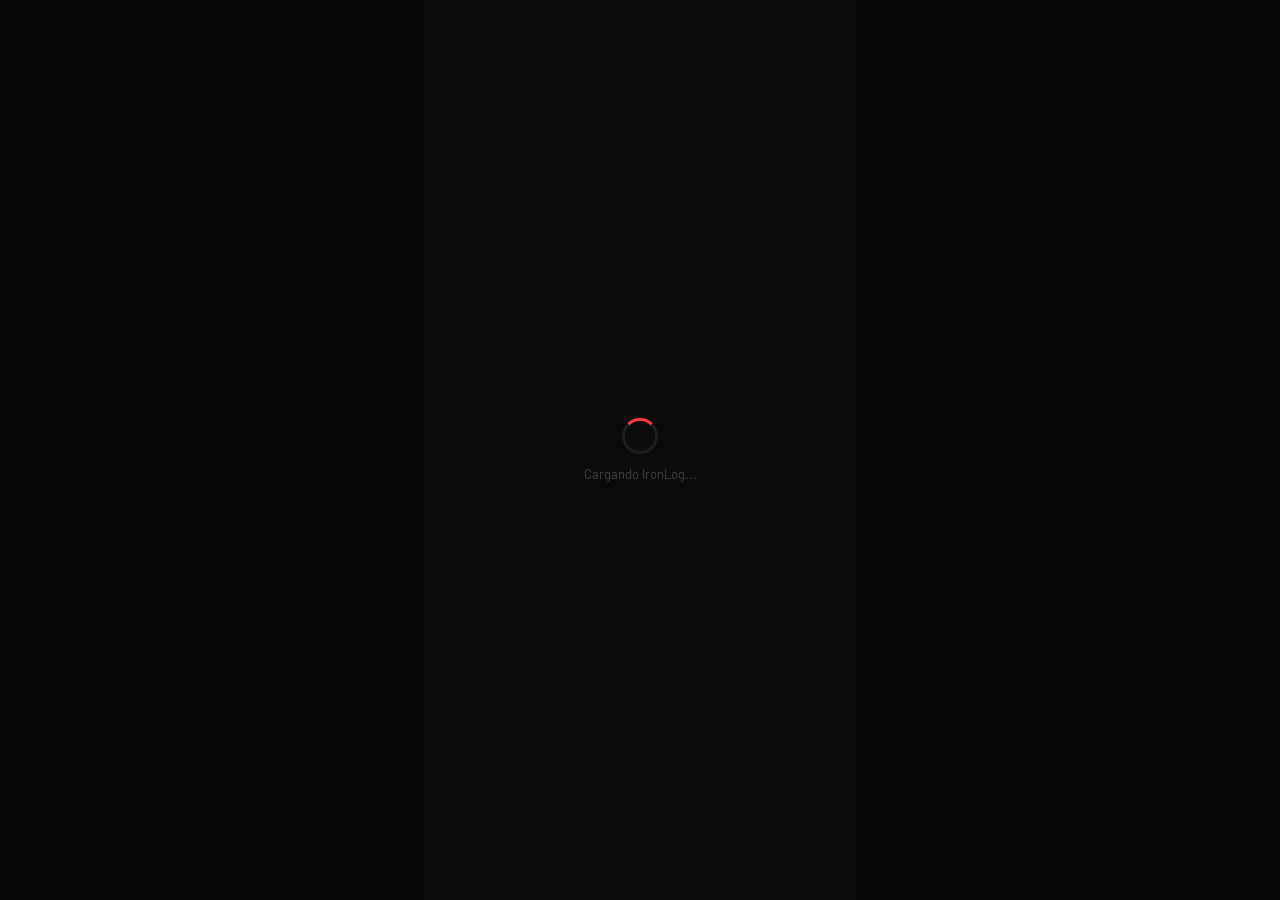
==== commit 1b417f32: "Update index.html" ====
--- a/index.html
+++ b/index.html
@@ -1,13 +1,16 @@
 <!DOCTYPE html>
+
 <html lang="es">
 <head>
 <meta charset="UTF-8"/>
-<meta name="viewport" content="width=device-width,initial-scale=1,maximum-scale=1,user-scalable=no,viewport-fit=cover"/>
+<meta name="viewport" content="width=device-width,initial-scale=1,viewport-fit=cover"/>
 <meta name="apple-mobile-web-app-capable" content="yes"/>
 <meta name="apple-mobile-web-app-status-bar-style" content="black-translucent"/>
 <meta name="apple-mobile-web-app-title" content="IronLog"/>
 <meta name="theme-color" content="#0a0a0a"/>
-<title>IronLog</title>
+<meta name="description" content="IronLog: registro de entrenamientos, rutinas, series, progreso y recordatorios de gimnasio."/><meta name="color-scheme" content="dark"/><title>IronLog</title>
+<link rel="preconnect" href="https://fonts.googleapis.com"/>
+<link rel="preconnect" href="https://fonts.gstatic.com" crossorigin/>
 <link href="https://fonts.googleapis.com/css2?family=Barlow:ital,wght@0,400;0,500;0,600;1,400&family=Barlow+Condensed:wght@600;700;800;900&display=swap" rel="stylesheet"/>
 <style>
 *{box-sizing:border-box;-webkit-tap-highlight-color:transparent;-webkit-touch-callout:none;-webkit-user-select:none;user-select:none}
@@ -23,6 +26,11 @@
 @keyframes timerPulse{0%,100%{transform:scale(1)}50%{transform:scale(1.04)}}
 @keyframes streakGlow{0%,100%{text-shadow:0 0 20px rgba(255,59,59,.25)}50%{text-shadow:0 0 35px rgba(255,59,59,.45)}}
 #app{max-width:430px;margin:0 auto;height:100dvh;display:flex;flex-direction:column;overflow:hidden}
+#app[aria-busy="true"]{min-height:100dvh}
+.boot{display:flex;justify-content:center;align-items:center;height:100vh;background:#0a0a0a}
+.boot-card{text-align:center}
+.boot-spinner{width:36px;height:36px;border:3px solid #1e1e1e;border-top:3px solid #FF3B3B;border-radius:50%;animation:spin .8s linear infinite;margin:0 auto 12px}
+.boot-text{color:#444;font-size:13px;margin:0}
 /* HEADER */
 .hdr{padding:env(safe-area-inset-top,20px) 16px 13px;background:#0c0c0c;border-bottom:1px solid #161616;display:flex;justify-content:space-between;align-items:center;flex-shrink:0}
 .logo{font-family:'Barlow Condensed',sans-serif;font-weight:900;font-size:28px;letter-spacing:4px;color:#fff;line-height:1}
@@ -34,7 +42,7 @@
 /* LAYOUT */
 .content{flex:1;overflow-y:auto;overflow-x:hidden;padding:14px 14px 96px;-webkit-overflow-scrolling:touch;height:0}
 .nav{position:fixed;bottom:0;left:50%;transform:translateX(-50%);width:100%;max-width:430px;background:#0c0c0c;border-top:1px solid #161616;display:flex;padding:8px 0;padding-bottom:calc(8px + env(safe-area-inset-bottom,0px));z-index:100}
-.nb{flex:1;display:flex;flex-direction:column;align-items:center;gap:3px;background:none;border:none;color:#2a2a2a;cursor:pointer;padding:4px 0;font-family:'Barlow',sans-serif;transition:color .2s}
+.nb{flex:1;display:flex;flex-direction:column;align-items:center;gap:3px;background:none;border:none;color:#4a4a4a;cursor:pointer;padding:4px 0;font-family:'Barlow',sans-serif;transition:color .2s}
 .nb.on{color:#FF3B3B}
 .nb svg{width:21px;height:21px}
 .nl{font-size:9px;letter-spacing:.6px;text-transform:uppercase;font-weight:700}
@@ -46,8 +54,8 @@
 .cal-hdr{display:flex;align-items:center;justify-content:space-between;margin-bottom:10px}
 .cal-tit{font-family:'Barlow Condensed',sans-serif;font-weight:800;font-size:17px;color:#fff;letter-spacing:1px}
 .cal-grid{display:grid;grid-template-columns:repeat(7,1fr);gap:3px}
-.cdl{text-align:center;font-size:9px;color:#2e2e2e;font-weight:700;padding:4px 0;text-transform:uppercase;letter-spacing:.5px}
-.cd{display:flex;flex-direction:column;align-items:center;padding:6px 2px;border-radius:9px;border:none;background:none;color:#444;cursor:pointer;font-size:12px;gap:2px;font-family:'Barlow',sans-serif;width:100%;min-height:34px;transition:all .15s}
+.cdl{text-align:center;font-size:9px;color:#484848;font-weight:700;padding:4px 0;text-transform:uppercase;letter-spacing:.5px}
+.cd{display:flex;flex-direction:column;align-items:center;padding:6px 2px;border-radius:9px;border:none;background:none;color:#585858;cursor:pointer;font-size:12px;gap:2px;font-family:'Barlow',sans-serif;width:100%;min-height:34px;transition:all .15s}
 .cd.sel{background:#FF3B3B;color:#fff;box-shadow:0 2px 14px rgba(255,59,59,.3)}
 .cd.tod:not(.sel){background:#160606;color:#FF3B3B;font-weight:700;border:1px solid #281010}
 .dot{width:4px;height:4px;border-radius:50%;background:#FF3B3B}
@@ -59,14 +67,14 @@
 /* BUTTONS */
 .bp{background:#FF3B3B;color:#fff;border:none;border-radius:12px;padding:9px 15px;cursor:pointer;display:flex;align-items:center;gap:6px;font-family:'Barlow',sans-serif;font-weight:700;font-size:13px;transition:all .15s;box-shadow:0 2px 12px rgba(255,59,59,.22)}
 .bp:active{opacity:.8;transform:scale(.98)}
-.bs{background:#161616;color:#888;border:1px solid #222;border-radius:12px;padding:9px 12px;cursor:pointer;display:flex;align-items:center;gap:5px;font-family:'Barlow',sans-serif;font-weight:600;font-size:12px;transition:opacity .15s}
+.bs{background:#1a1a1a;color:#aaa;border:1px solid #303030;border-radius:12px;padding:9px 12px;cursor:pointer;display:flex;align-items:center;gap:5px;font-family:'Barlow',sans-serif;font-weight:600;font-size:12px;transition:all .15s}
 .bs:active{opacity:.75}
 .bf{width:100%;justify-content:center;padding:13px;border-radius:14px;font-size:14px;margin-top:10px}
 .bas{display:flex;align-items:center;gap:5px;color:#FF3B3B;background:none;border:1px dashed #2c1010;border-radius:10px;padding:9px 14px;cursor:pointer;font-family:'Barlow',sans-serif;font-weight:600;font-size:13px;width:100%;justify-content:center;margin-top:5px;transition:background .2s}
 .bas:active{background:#140505}
-.bi{background:none;border:none;color:#383838;cursor:pointer;padding:5px;display:flex;align-items:center;border-radius:8px;transition:color .15s}
+.bi{background:none;border:none;color:#555;cursor:pointer;padding:5px;display:flex;align-items:center;border-radius:8px;transition:color .15s}
 .bi:active,.bi:hover{color:#FF3B3B}
-.bism{background:none;border:none;color:#383838;cursor:pointer;padding:4px;display:flex;align-items:center;border-radius:7px;transition:color .15s}
+.bism{background:none;border:none;color:#555;cursor:pointer;padding:4px;display:flex;align-items:center;border-radius:7px;transition:color .15s}
 .bism:active{color:#FF3B3B}
 /* EXERCISE CARD */
 .exc{background:#101010;border-radius:14px;padding:13px;border:1px solid #191919;margin-bottom:10px}
@@ -88,6 +96,8 @@
 .bkr{display:flex;align-items:center;gap:7px;padding:8px 10px;background:#0b0b0b;border-radius:9px;margin-top:7px;border:1px solid #181818}
 .bkl{font-size:10px;color:#383838;flex:1}
 .bki{background:#181818;border:1px solid #232323;border-radius:8px;padding:5px 8px;color:#e0e0e0;font-size:13px;font-family:'Barlow Condensed',sans-serif;font-weight:700;width:58px;text-align:center;outline:none}
+.set-inp{background:#181818;border:1px solid #232323;border-radius:7px;padding:5px 4px;color:#e0e0e0;font-family:'Barlow Condensed',sans-serif;font-weight:700;font-size:13px;width:100%;text-align:center;outline:none;-webkit-user-select:text;user-select:text}
+.set-inp:focus{border-color:#FF3B3B;background:#1e1e1e}
 .btn-all{background:#0c280c;border:1px solid #1a401a;color:#4CAF50;border-radius:8px;padding:5px 11px;font-size:11px;font-weight:700;cursor:pointer;font-family:'Barlow',sans-serif;display:flex;align-items:center;gap:4px}
 /* TEMPLATES */
 .tc{background:#101010;border-radius:14px;padding:13px;border:1px solid #191919;margin-bottom:10px}
@@ -202,7 +212,8 @@
 </style>
 </head>
 <body>
-<div id="app"><div style="display:flex;justify-content:center;align-items:center;height:100vh;background:#0a0a0a"><div style="text-align:center"><div style="width:36px;height:36px;border:3px solid #1e1e1e;border-top:3px solid #FF3B3B;border-radius:50%;animation:spin .8s linear infinite;margin:0 auto 12px"></div><p style="color:#444;font-size:13px">Cargando IronLog...</p></div></div></div>
+<main id="app" aria-busy="true" aria-live="polite"><div class="boot"><div class="boot-card"><div class="boot-spinner" aria-hidden="true"></div><p class="boot-text">Cargando IronLog...</p></div></div></main>
+<noscript><div style="padding:16px;color:#e2e2e2;background:#101010;border-top:1px solid #191919">IronLog necesita JavaScript activado para funcionar.</div></noscript>
 <script>
 // ══ EXERCISE DATABASE ══
 const EDB=[
@@ -283,107 +294,127 @@
  {id:'e75',n:'Eliptica',m:'Cardio',q:'Maquina',i:'🏃',tip:'Mantén el torso erguido y empuja también con los brazos. El impacto es casi cero, ideal para recuperación activa. Varía la resistencia. 💡 La elíptica es la máquina de cardio con menor impacto articular de todas las disponibles.'},
  {id:'e76',n:'Remo Ergometro',m:'Cardio',q:'Maquina',i:'🚣',tip:'El movimiento correcto: piernas primero, luego inclina el torso, finalmente jala los brazos. Al volver: brazos, torso, piernas. 💡 El remo trabaja el 86% de los músculos del cuerpo: es el cardio más completo que existe.'},
  {id:'e77',n:'Saltar a la Comba',m:'Cardio',q:'Accesorios',i:'⚡',tip:'Aterriza suavemente sobre el metatarso (bola del pie), no sobre el talón. Codos cerca del cuerpo. Empieza con 30 segundos y progresa. 💡 10 minutos de comba equivalen cardio-vascularmente a 30 minutos de jogging.'},
- {id:'e78',n:'Burpees',m:'Cardio',q:'Peso Corporal',i:'🤸',tip:'Secuencia: de pie → sentadilla → plancha → flexión (opcional) → salto explosivo arriba. Mantén el core activo en la plancha. 💡 Es el ejercicio de peso corporal que más calorías quema por minuto: hasta 15 kcal/min.'},
+ {id:'e79',n:'Press Plano en Maquina',m:'Pecho',q:'Maquina',i:'⚙️',tip:'Ajusta el asiento para que las manillas estén a la altura media del pecho. Empuja de forma controlada sin arquear la espalda. Ideal para el final del entrenamiento. 💡 Al no requerir equilibrio, permite llevar el músculo al fallo de forma más segura que la barra.'},
+ {id:'e80',n:'Press Vertical en Maquina',m:'Hombros',q:'Maquina',i:'⚙️',tip:'Ajusta el asiento para que las manillas queden a la altura de los hombros o un poco por encima. Empuja verticalmente manteniendo la espalda apoyada. 💡 Excelente para principiantes o para terminar la sesión de hombros con seguridad.'},
+ {id:'e81',n:'Press Inclinado en Maquina',m:'Pecho',q:'Maquina',i:'⚙️',tip:'La máquina inclinada dirige la carga hacia la parte superior del pecho. Ajusta el asiento y no dejes que el peso descanse entre repeticiones. 💡 Combina la seguridad de la máquina con el estímulo del ángulo inclinado.'},
+ {id:'e82',n:'Extension de Triceps Maquina',m:'Triceps',q:'Maquina',i:'⚙️',tip:'Apoya bien los brazos en el soporte acolchado. Extiende hasta el bloqueo completo y baja de forma lenta y controlada. 💡 Permite progresar en carga de tríceps sin depender de la estabilidad de muñeca.'},
+ {id:'e83',n:'Curl de Biceps en Maquina',m:'Biceps',q:'Maquina',i:'⚙️',tip:'Apoya los brazos en el soporte. El codo debe quedar alineado con el eje de rotación de la máquina. Sube controlado y baja lento. 💡 Elimina el balanceo del torso: aislamiento puro del bíceps con tensión constante.'},
+ {id:'e84',n:'Aduccion de Cadera',m:'Gluteos',q:'Maquina',i:'⚙️',tip:'Sentado erguido, cierra las piernas de forma controlada. Aguanta 1 segundo en el punto de mayor contracción. Regresa lento. 💡 Trabaja los aductores y la parte interna del muslo, complemento ideal del glúteo medio.'},
+ {id:'e85',n:'Remo Sentado en Maquina',m:'Espalda',q:'Maquina',i:'⚙️',tip:'Apoya el pecho en el soporte. Tira pensando en los codos, no en las manos. Aprieta las escápulas al llegar al final del recorrido. 💡 Al apoyar el pecho se elimina el movimiento del torso, aislando mejor el dorsal.'},
+ {id:'e86',n:'Jalon Frontal Maquina',m:'Espalda',q:'Maquina',i:'⚙️',tip:'Ajusta las rodillas bajo el soporte. Tira hacia el pecho retrayendo las escápulas. Baja de forma controlada sin soltar el peso. 💡 Versión guiada del jalón en polea: ideal para aprender el patrón del tirón vertical.'},
+ {id:'e87',n:'Press de Hombros con Barra Sentado',m:'Hombros',q:'Barra',i:'🏋️',tip:'Sentado en banco con respaldo, barra desde la clavícula empuja hacia arriba. Mantén el core apretado y la espalda baja pegada al respaldo. 💡 El apoyo lumbar permite manejar más carga que la versión de pie con menor riesgo.'},
+ {id:'e88',n:'Dominadas con Agarre Supino',m:'Biceps',q:'Peso Corporal',i:'🤸',tip:'Agarre por debajo (palmas hacia ti), manos al ancho de hombros. El bíceps se activa más que en la dominada pronada. Lleva el pecho a la barra. 💡 Las chin-ups activan el bíceps hasta un 35% más que las dominadas en pronación.'},
+ {id:'e89',n:'Peso Muerto Sumo',m:'Piernas',q:'Barra',i:'🏋️',tip:'Pies muy separados con puntas hacia afuera. La barra entre las piernas, espalda recta. Empuja el suelo y lleva las caderas al frente al levantarte. 💡 Reduce el estrés en la espalda baja y activa más los aductores que el peso muerto convencional.'},
+ {id:'e90',n:'Sentadilla en Maquina Smith',m:'Piernas',q:'Maquina',i:'⚙️',tip:'Pies ligeramente al frente del cuerpo para reducir el estrés en rodillas. La barra guiada permite centrarse en la técnica sin preocuparse por el equilibrio. 💡 Útil para principiantes y para series de aislamiento al final del entrenamiento.'},
+ {id:'e91',n:'Hip Thrust en Maquina',m:'Gluteos',q:'Maquina',i:'⚙️',tip:'Apoya la espalda en el soporte. Empuja con los talones hacia arriba apretando el glúteo al máximo. Aguanta 1-2 segundos en la cima. 💡 Versión guiada del hip thrust: más segura y cómoda para cargas altas.'},
+ {id:'e92',n:'Extension Lumbar en Maquina',m:'Espalda',q:'Maquina',i:'⚙️',tip:'Ajusta el eje de rotación a la altura de la cadera. Extiende solo hasta posición neutra, sin hiperextender. Baja de forma lenta y controlada. 💡 Fortalece los erectores espinales con menor riesgo que las hiperextensiones en banco.'},
+ {id:'e93',n:'Encogimientos con Mancuernas',m:'Espalda',q:'Mancuernas',i:'💪',tip:'De pie con mancuernas a los lados, sube los hombros verticalmente hacia las orejas sin rotar. Aguanta 1 segundo arriba. Baja lento. 💡 Las mancuernas permiten mayor rango de movimiento que la barra en los encogimientos.'},
+ {id:'e94',n:'Curl de Muñeca',m:'Biceps',q:'Mancuernas',i:'💪',tip:'Antebrazo apoyado en el muslo o banco, palma hacia arriba. Flexiona la muñeca llevando la mancuerna hacia el antebrazo. Rango completo y peso ligero. 💡 Desarrolla los flexores del antebrazo, clave para el agarre en ejercicios pesados.'},
+ {id:'e95',n:'Extension de Muñeca',m:'Triceps',q:'Mancuernas',i:'💪',tip:'Antebrazo apoyado, palma hacia abajo. Extiende la muñeca hacia arriba. Trabaja los extensores del antebrazo. 💡 Previene el codo de tenista y mejora la estabilidad de la muñeca en el press.'},
+ {id:'e96',n:'Plancha Lateral',m:'Core',q:'Peso Corporal',i:'🤸',tip:'Cuerpo en línea recta de cabeza a pies apoyado en el antebrazo y el pie lateral. Aprieta el oblicuo y el glúteo. Aguanta sin dejar caer la cadera. 💡 Activa el cuadrado lumbar y el oblicuo de forma que el crunch convencional no puede igualar.'},
+ {id:'e97',n:'Montañero',m:'Core',q:'Peso Corporal',i:'🤸',tip:'En posición de plancha alta, lleva las rodillas alternando hacia el pecho de forma rápida. Mantén las caderas bajas y el core activo. 💡 Combina resistencia cardiovascular con trabajo de core: quema más calorías que la plancha estática.'},
+ {id:'e98',n:'Press con Barra Z (EZ)',m:'Biceps',q:'Barra',i:'🏋️',tip:'El ángulo de la barra EZ reduce la tensión en las muñecas. Codos fijos al costado, sube en 2 s y baja en 3 s. 💡 La barra EZ permite pesos similares a la barra recta con menor riesgo de lesión en la muñeca y el codo.'},
 ];
 
-const MUSCLES=['Todos','Pecho','Espalda','Hombros','Biceps','Triceps','Piernas','Gluteos','Pantorrillas','Core','Cardio','Personalizado'];
-const COLORS=['#FF3B3B','#FF8C00','#FFD700','#00C9FF','#7B68EE','#00D084','#FF69B4'];
-const MONTHS=['Enero','Febrero','Marzo','Abril','Mayo','Junio','Julio','Agosto','Septiembre','Octubre','Noviembre','Diciembre'];
-const WDS=['L','M','X','J','V','S','D'];
+const MUSCLES=[‘Todos’,‘Pecho’,‘Espalda’,‘Hombros’,‘Biceps’,‘Triceps’,‘Piernas’,‘Gluteos’,‘Pantorrillas’,‘Core’,‘Cardio’,‘Personalizado’];
+const COLORS=[’#FF3B3B’,’#FF8C00’,’#FFD700’,’#00C9FF’,’#7B68EE’,’#00D084’,’#FF69B4’];
+const MONTHS=[‘Enero’,‘Febrero’,‘Marzo’,‘Abril’,‘Mayo’,‘Junio’,‘Julio’,‘Agosto’,‘Septiembre’,‘Octubre’,‘Noviembre’,‘Diciembre’];
+const WDS=[‘L’,‘M’,‘X’,‘J’,‘V’,‘S’,‘D’];
 
 const QUOTES=[
- {q:'El dolor que sientes hoy sera la fuerza que sentiras manana.',a:'Arnold Schwarzenegger'},
- {q:'No cuentes los dias, haz que los dias cuenten.',a:'Muhammad Ali'},
- {q:'El exito no se da. Se gana. En la pista, en el campo, en el gimnasio.',a:'Michael Jordan'},
- {q:'Si no vives para entrenar, entrena para vivir.',a:'Flex Wheeler'},
- {q:'La diferencia entre lo imposible y lo posible reside en la determinacion.',a:'Tommy Lasorda'},
- {q:'Las pesas no te dicen mentiras. El que hace trampa eres tu.',a:'Ronnie Coleman'},
- {q:'Tu cuerpo puede soportarlo. Es tu mente la que tienes que convencer.',a:'Desconocido'},
- {q:'Cada rep te acerca mas a quien quieres ser.',a:'IronLog'},
- {q:'El gym no es castigo, es tu recompensa despues de un dia duro.',a:'Desconocido'},
- {q:'Los campeones no se hacen en el gym. Se hacen de algo que llevan muy adentro.',a:'Muhammad Ali'},
+{q:‘El dolor que sientes hoy sera la fuerza que sentiras manana.’,a:‘Arnold Schwarzenegger’},
+{q:‘No cuentes los dias, haz que los dias cuenten.’,a:‘Muhammad Ali’},
+{q:‘El exito no se da. Se gana. En la pista, en el campo, en el gimnasio.’,a:‘Michael Jordan’},
+{q:‘Si no vives para entrenar, entrena para vivir.’,a:‘Flex Wheeler’},
+{q:‘La diferencia entre lo imposible y lo posible reside en la determinacion.’,a:‘Tommy Lasorda’},
+{q:‘Las pesas no te dicen mentiras. El que hace trampa eres tu.’,a:‘Ronnie Coleman’},
+{q:‘Tu cuerpo puede soportarlo. Es tu mente la que tienes que convencer.’,a:‘Desconocido’},
+{q:‘Cada rep te acerca mas a quien quieres ser.’,a:‘IronLog’},
+{q:‘El gym no es castigo, es tu recompensa despues de un dia duro.’,a:‘Desconocido’},
+{q:‘Los campeones no se hacen en el gym. Se hacen de algo que llevan muy adentro.’,a:‘Muhammad Ali’},
 ];
 
 const ACHIEVEMENTS=[
- {id:'a1',ic:'🏅',n:'Primer Paso',d:'Registra tu primer ejercicio',cat:'Inicio',check:function(d){return Object.keys(d.workouts).some(function(k){return d.workouts[k].length>0;});}},
- {id:'a2',ic:'✅',n:'Primera Serie',d:'Marca tu primera serie como hecha',cat:'Inicio',check:function(d){return Object.values(d.workouts).some(function(day){return day.some(function(e){return e.sets.some(function(s){return s.done;});});});}},
- {id:'a3',ic:'📋',n:'Primer Peso',d:'Registra tu peso por primera vez',cat:'Inicio',check:function(d){return (d.bodyWeight||[]).length>0;}},
- {id:'b1',ic:'🔥',n:'Racha 3 dias',d:'Entrena 3 dias seguidos',cat:'Racha',check:function(d,streak){return streak>=3;}},
- {id:'b2',ic:'💎',n:'Semana Perfecta',d:'Entrena 7 dias seguidos',cat:'Racha',check:function(d,streak){return streak>=7;}},
- {id:'b3',ic:'⚡',n:'Quincenal',d:'15 dias de racha',cat:'Racha',check:function(d,streak){return streak>=15;}},
- {id:'b4',ic:'🏆',n:'Mes de Hierro',d:'30 dias consecutivos',cat:'Racha',check:function(d,streak){return streak>=30;}},
- {id:'c1',ic:'🌱',n:'5 Entrenos',d:'Completa 5 sesiones',cat:'Sesiones',check:function(d){return Object.keys(d.workouts).filter(function(k){return d.workouts[k].length>0;}).length>=5;}},
- {id:'c2',ic:'💪',n:'10 Entrenos',d:'Completa 10 sesiones',cat:'Sesiones',check:function(d){return Object.keys(d.workouts).filter(function(k){return d.workouts[k].length>0;}).length>=10;}},
- {id:'c3',ic:'🔩',n:'25 Entrenos',d:'Completa 25 sesiones',cat:'Sesiones',check:function(d){return Object.keys(d.workouts).filter(function(k){return d.workouts[k].length>0;}).length>=25;}},
- {id:'c4',ic:'🦾',n:'50 Entrenos',d:'Completa 50 sesiones',cat:'Sesiones',check:function(d){return Object.keys(d.workouts).filter(function(k){return d.workouts[k].length>0;}).length>=50;}},
- {id:'c5',ic:'🦁',n:'100 Entrenos',d:'100 sesiones completadas',cat:'Sesiones',check:function(d){return Object.keys(d.workouts).filter(function(k){return d.workouts[k].length>0;}).length>=100;}},
- {id:'d1',ic:'📈',n:'50 Series',d:'Completa 50 series',cat:'Series',check:function(d){return Object.values(d.workouts).reduce(function(a,day){return a+day.reduce(function(b,e){return b+e.sets.filter(function(s){return s.done;}).length;},0);},0)>=50;}},
- {id:'d2',ic:'📊',n:'250 Series',d:'Completa 250 series en total',cat:'Series',check:function(d){return Object.values(d.workouts).reduce(function(a,day){return a+day.reduce(function(b,e){return b+e.sets.filter(function(s){return s.done;}).length;},0);},0)>=250;}},
- {id:'d3',ic:'🎖️',n:'1000 Series',d:'1000 series marcadas — elite',cat:'Series',check:function(d){return Object.values(d.workouts).reduce(function(a,day){return a+day.reduce(function(b,e){return b+e.sets.filter(function(s){return s.done;}).length;},0);},0)>=1000;}},
- {id:'e1',ic:'🦵',n:'Dia de Piernas',d:'Haz un entreno de piernas',cat:'Musculos',check:function(d){return Object.values(d.workouts).some(function(day){return day.some(function(e){return e.muscle==='Piernas'&&e.sets.some(function(s){return s.done;});});});}},
- {id:'e8',ic:'🎯',n:'Cuerpo Completo',d:'Entrena todos los grupos musculares',cat:'Musculos',check:function(d){var ms=new Set(Object.values(d.workouts).reduce(function(a,day){return a.concat(day.filter(function(e){return e.sets.some(function(s){return s.done;});}).map(function(e){return e.muscle;}));},[]));return ['Pecho','Espalda','Hombros','Piernas','Biceps','Triceps'].every(function(m){return ms.has(m);});}},
- {id:'f1',ic:'🎯',n:'Principiante de Banca',d:'Press de banca: 40kg o mas',cat:'Fuerza',check:function(d){return Object.values(d.workouts).some(function(day){return day.some(function(e){return e.name==='Press de Banca Plano'&&e.sets.some(function(s){return s.done&&s.weight>=40;});});});}},
- {id:'f2',ic:'🔥',n:'Banca Intermedio',d:'Press de banca: 80kg o mas',cat:'Fuerza',check:function(d){return Object.values(d.workouts).some(function(day){return day.some(function(e){return e.name==='Press de Banca Plano'&&e.sets.some(function(s){return s.done&&s.weight>=80;});});});}},
- {id:'f3',ic:'🏆',n:'Banca 100kg',d:'Press de banca: 100kg — club del centenar',cat:'Fuerza',check:function(d){return Object.values(d.workouts).some(function(day){return day.some(function(e){return e.name==='Press de Banca Plano'&&e.sets.some(function(s){return s.done&&s.weight>=100;});});});}},
- {id:'f4',ic:'🦵',n:'Sentadilla Solida',d:'Sentadilla: 60kg o mas',cat:'Fuerza',check:function(d){return Object.values(d.workouts).some(function(day){return day.some(function(e){return e.name==='Sentadilla Libre'&&e.sets.some(function(s){return s.done&&s.weight>=60;});});});}},
- {id:'f5',ic:'💀',n:'Peso Muerto Solido',d:'Peso muerto: 80kg o mas',cat:'Fuerza',check:function(d){return Object.values(d.workouts).some(function(day){return day.some(function(e){return e.name==='Peso Muerto'&&e.sets.some(function(s){return s.done&&s.weight>=80;});});});}},
- {id:'g1',ic:'📋',n:'Planificador',d:'Crea tu primera rutina',cat:'Rutinas',check:function(d){return d.templates&&d.templates.length>0;}},
+{id:‘a1’,ic:‘🏅’,n:‘Primer Paso’,d:‘Registra tu primer ejercicio’,cat:‘Inicio’,check:function(d){return Object.keys(d.workouts).some(function(k){return d.workouts[k].length>0;});}},
+{id:‘a2’,ic:‘✅’,n:‘Primera Serie’,d:‘Marca tu primera serie como hecha’,cat:‘Inicio’,check:function(d){return Object.values(d.workouts).some(function(day){return day.some(function(e){return e.sets.some(function(s){return s.done;});});});}},
+{id:‘a3’,ic:‘📋’,n:‘Primer Peso’,d:‘Registra tu peso por primera vez’,cat:‘Inicio’,check:function(d){return (d.bodyWeight||[]).length>0;}},
+{id:‘b1’,ic:‘🔥’,n:‘Racha 3 dias’,d:‘Entrena 3 dias seguidos’,cat:‘Racha’,check:function(d,streak){return streak>=3;}},
+{id:‘b2’,ic:‘💎’,n:‘Semana Perfecta’,d:‘Entrena 7 dias seguidos’,cat:‘Racha’,check:function(d,streak){return streak>=7;}},
+{id:‘b3’,ic:‘⚡’,n:‘Quincenal’,d:‘15 dias de racha’,cat:‘Racha’,check:function(d,streak){return streak>=15;}},
+{id:‘b4’,ic:‘🏆’,n:‘Mes de Hierro’,d:‘30 dias consecutivos’,cat:‘Racha’,check:function(d,streak){return streak>=30;}},
+{id:‘c1’,ic:‘🌱’,n:‘5 Entrenos’,d:‘Completa 5 sesiones’,cat:‘Sesiones’,check:function(d){return Object.keys(d.workouts).filter(function(k){return d.workouts[k].length>0;}).length>=5;}},
+{id:‘c2’,ic:‘💪’,n:‘10 Entrenos’,d:‘Completa 10 sesiones’,cat:‘Sesiones’,check:function(d){return Object.keys(d.workouts).filter(function(k){return d.workouts[k].length>0;}).length>=10;}},
+{id:‘c3’,ic:‘🔩’,n:‘25 Entrenos’,d:‘Completa 25 sesiones’,cat:‘Sesiones’,check:function(d){return Object.keys(d.workouts).filter(function(k){return d.workouts[k].length>0;}).length>=25;}},
+{id:‘c4’,ic:‘🦾’,n:‘50 Entrenos’,d:‘Completa 50 sesiones’,cat:‘Sesiones’,check:function(d){return Object.keys(d.workouts).filter(function(k){return d.workouts[k].length>0;}).length>=50;}},
+{id:‘c5’,ic:‘🦁’,n:‘100 Entrenos’,d:‘100 sesiones completadas’,cat:‘Sesiones’,check:function(d){return Object.keys(d.workouts).filter(function(k){return d.workouts[k].length>0;}).length>=100;}},
+{id:‘d1’,ic:‘📈’,n:‘50 Series’,d:‘Completa 50 series’,cat:‘Series’,check:function(d){return Object.values(d.workouts).reduce(function(a,day){return a+day.reduce(function(b,e){return b+e.sets.filter(function(s){return s.done;}).length;},0);},0)>=50;}},
+{id:‘d2’,ic:‘📊’,n:‘250 Series’,d:‘Completa 250 series en total’,cat:‘Series’,check:function(d){return Object.values(d.workouts).reduce(function(a,day){return a+day.reduce(function(b,e){return b+e.sets.filter(function(s){return s.done;}).length;},0);},0)>=250;}},
+{id:‘d3’,ic:‘🎖️’,n:‘1000 Series’,d:‘1000 series marcadas — elite’,cat:‘Series’,check:function(d){return Object.values(d.workouts).reduce(function(a,day){return a+day.reduce(function(b,e){return b+e.sets.filter(function(s){return s.done;}).length;},0);},0)>=1000;}},
+{id:‘e1’,ic:‘🦵’,n:‘Dia de Piernas’,d:‘Haz un entreno de piernas’,cat:‘Musculos’,check:function(d){return Object.values(d.workouts).some(function(day){return day.some(function(e){return e.muscle===‘Piernas’&&e.sets.some(function(s){return s.done;});});});}},
+{id:‘e8’,ic:‘🎯’,n:‘Cuerpo Completo’,d:‘Entrena todos los grupos musculares’,cat:‘Musculos’,check:function(d){var ms=new Set(Object.values(d.workouts).reduce(function(a,day){return a.concat(day.filter(function(e){return e.sets.some(function(s){return s.done;});}).map(function(e){return e.muscle;}));},[]));return [‘Pecho’,‘Espalda’,‘Hombros’,‘Piernas’,‘Biceps’,‘Triceps’].every(function(m){return ms.has(m);});}},
+{id:‘f1’,ic:‘🎯’,n:‘Principiante de Banca’,d:‘Press de banca: 40kg o mas’,cat:‘Fuerza’,check:function(d){return Object.values(d.workouts).some(function(day){return day.some(function(e){return e.name===‘Press de Banca Plano’&&e.sets.some(function(s){return s.done&&s.weight>=40;});});});}},
+{id:‘f2’,ic:‘🔥’,n:‘Banca Intermedio’,d:‘Press de banca: 80kg o mas’,cat:‘Fuerza’,check:function(d){return Object.values(d.workouts).some(function(day){return day.some(function(e){return e.name===‘Press de Banca Plano’&&e.sets.some(function(s){return s.done&&s.weight>=80;});});});}},
+{id:‘f3’,ic:‘🏆’,n:‘Banca 100kg’,d:‘Press de banca: 100kg — club del centenar’,cat:‘Fuerza’,check:function(d){return Object.values(d.workouts).some(function(day){return day.some(function(e){return e.name===‘Press de Banca Plano’&&e.sets.some(function(s){return s.done&&s.weight>=100;});});});}},
+{id:‘f4’,ic:‘🦵’,n:‘Sentadilla Solida’,d:‘Sentadilla: 60kg o mas’,cat:‘Fuerza’,check:function(d){return Object.values(d.workouts).some(function(day){return day.some(function(e){return e.name===‘Sentadilla Libre’&&e.sets.some(function(s){return s.done&&s.weight>=60;});});});}},
+{id:‘f5’,ic:‘💀’,n:‘Peso Muerto Solido’,d:‘Peso muerto: 80kg o mas’,cat:‘Fuerza’,check:function(d){return Object.values(d.workouts).some(function(day){return day.some(function(e){return e.name===‘Peso Muerto’&&e.sets.some(function(s){return s.done&&s.weight>=80;});});});}},
+{id:‘g1’,ic:‘📋’,n:‘Planificador’,d:‘Crea tu primera rutina’,cat:‘Rutinas’,check:function(d){return d.templates&&d.templates.length>0;}},
 ];
 
 // ══ STORAGE ══
-var SK='ironlog_v7';
+var SK=‘ironlog_v7’;
 function ld(){try{var r=localStorage.getItem(SK);return r?JSON.parse(r):null;}catch(e){return null;}}
 function sv(d){try{localStorage.setItem(SK,JSON.stringify(d));}catch(e){console.error(e);}}
 function uid(){return Math.random().toString(36).slice(2,9);}
-function dk(d){return d.toISOString().split('T')[0];}
+function dk(d){return d.toISOString().split(‘T’)[0];}
 function getDIM(y,m){return new Date(y,m+1,0).getDate();}
 function getFDW(y,m){var d=new Date(y,m,1).getDay();return d===0?6:d-1;}
-function fmtD(s){var d=new Date(s+'T12:00:00');return d.toLocaleDateString('es-ES',{weekday:'long',day:'numeric',month:'long'});}
-function fmtS(s){var d=new Date(s+'T12:00:00');return d.toLocaleDateString('es-ES',{day:'numeric',month:'short'});}
+function fmtD(s){var d=new Date(s+‘T12:00:00’);return d.toLocaleDateString(‘es-ES’,{weekday:‘long’,day:‘numeric’,month:‘long’});}
+function fmtS(s){var d=new Date(s+‘T12:00:00’);return d.toLocaleDateString(‘es-ES’,{day:‘numeric’,month:‘short’});}
 function e1rm(w,r){if(r<=1)return w;return Math.round(w*(1+r/30));}
 
 function defaultData(){
- return {workouts:{},templates:[],customExercises:[],bodyWeight:[],workoutNotes:{},goals:{weeklySessions:4,customGoals:[]},reminders:{enabled:false,days:[0,1,2,3,4],time:'18:00'},settings:{weightUnit:'kg'}};
+return {workouts:{},templates:[],customExercises:[],bodyWeight:[],workoutNotes:{},goals:{weeklySessions:4,customGoals:[]},reminders:{enabled:false,days:[0,1,2,3,4],time:‘18:00’},settings:{weightUnit:‘kg’}};
 }
 
 // ══ STATE ══
 var S={
- data:null,restTimer:null,
- tab:'calendar',sel:dk(new Date()),
- cal:{y:new Date().getFullYear(),m:new Date().getMonth()},
- modal:null,exView:null,
- pf:{q:'',muscle:'Todos'},
- toast:null,tt:null,
- quoteIdx:Math.floor(Math.random()*QUOTES.length),
- tplDraft:{id:null,name:'',color:'#FF3B3B',exercises:[]},
+data:null,restTimer:null,
+tab:‘calendar’,sel:dk(new Date()),
+cal:{y:new Date().getFullYear(),m:new Date().getMonth()},
+modal:null,exView:null,
+pf:{q:’’,muscle:‘Todos’},
+toast:null,tt:null,
+quoteIdx:Math.floor(Math.random()*QUOTES.length),
+tplDraft:{id:null,name:’’,color:’#FF3B3B’,exercises:[]},
+expandedEx: {} // Para manejar los ejercicios que se colapsan/expanden
 };
 
 (function initData(){
- var saved=ld();
- if(saved){
-  S.data=saved;
-  if(!S.data.customExercises)S.data.customExercises=[];
-  if(!S.data.bodyWeight)S.data.bodyWeight=[];
-  if(!S.data.workoutNotes)S.data.workoutNotes={};
-  if(!S.data.goals)S.data.goals={weeklySessions:4,customGoals:[]};
-  if(!S.data.goals.customGoals)S.data.goals.customGoals=[];
-  if(!S.data.reminders)S.data.reminders={enabled:false,days:[0,1,2,3,4],time:'18:00'};
-  if(!S.data.settings)S.data.settings={weightUnit:'kg'};
- } else {
-  S.data=defaultData();sv(S.data);
- }
+var saved=ld();
+if(saved){
+S.data=saved;
+if(!S.data.customExercises)S.data.customExercises=[];
+if(!S.data.bodyWeight)S.data.bodyWeight=[];
+if(!S.data.workoutNotes)S.data.workoutNotes={};
+if(!S.data.goals)S.data.goals={weeklySessions:4,customGoals:[]};
+if(!S.data.goals.customGoals)S.data.goals.customGoals=[];
+if(!S.data.reminders)S.data.reminders={enabled:false,days:[0,1,2,3,4],time:‘18:00’};
+if(!S.data.settings)S.data.settings={weightUnit:‘kg’};
+} else {
+S.data=defaultData();sv(S.data);
+}
 })();
 
 function allExercises(){
- var custom=S.data.customExercises||[];
- var cex=custom.map(function(e){return Object.assign({},e,{custom:true});});
- return EDB.concat(cex);
+var custom=S.data.customExercises||[];
+var cex=custom.map(function(e){return Object.assign({},e,{custom:true});});
+return EDB.concat(cex);
 }
 // O(1) tip lookup via Map built once
 var _EDB_TIP_MAP=null;
 function getExTip(name){
- if(!_EDB_TIP_MAP){_EDB_TIP_MAP={};EDB.forEach(function(e){if(e.tip)_EDB_TIP_MAP[e.n]=e.tip;});}
- return _EDB_TIP_MAP[name]||'';
+if(!_EDB_TIP_MAP){_EDB_TIP_MAP={};EDB.forEach(function(e){if(e.tip)_EDB_TIP_MAP[e.n]=e.tip;});}
+return _EDB_TIP_MAP[name]||’’;
 }
 
 function st(p){Object.assign(S,p);if(p.data!==undefined)sv(S.data);render();}
@@ -392,1383 +423,1511 @@
 
 // ══ STREAK ══
 function calcStreak(w){
- var allDates=Object.keys(w).filter(function(k){return w[k]&&w[k].length>0;}).sort();
- if(!allDates.length)return 0;
- var lastDate=allDates[allDates.length-1];
- var today=dk(new Date());
- var daysSinceLast=(new Date(today)-new Date(lastDate))/86400000;
- if(daysSinceLast>7)return 0;
- var streak=0;
- var d=new Date(lastDate+'T12:00:00');
- for(var i=0;i<365;i++){
-  var k=dk(d);
-  if(w[k]&&w[k].length>0){streak++;d.setDate(d.getDate()-1);}
-  else{
-   var prev=new Date(d);prev.setDate(prev.getDate()-1);
-   var pk=dk(prev);
-   if(w[pk]&&w[pk].length>0){d=prev;}
-   else break;
-  }
- }
- return streak;
+var allDates=Object.keys(w).filter(function(k){return w[k]&&w[k].length>0;}).sort();
+if(!allDates.length)return 0;
+var lastDate=allDates[allDates.length-1];
+var today=dk(new Date());
+var daysSinceLast=(new Date(today)-new Date(lastDate))/86400000;
+if(daysSinceLast>7)return 0;
+var streak=0;
+var d=new Date(lastDate+‘T12:00:00’);
+for(var i=0;i<365;i++){
+var k=dk(d);
+if(w[k]&&w[k].length>0){streak++;d.setDate(d.getDate()-1);}
+else{
+var prev=new Date(d);prev.setDate(prev.getDate()-1);
+var pk=dk(prev);
+if(w[pk]&&w[pk].length>0){d=prev;}
+else break;
+}
+}
+return streak;
 }
 
 // ══ ANALYTICS ══
 function getHist(name,w){
- var h=[];
- Object.keys(w).sort().forEach(function(date){
-  (w[date]||[]).forEach(function(ex){
-   if(ex.name===name&&ex.sets&&ex.sets.length){
-    var doneSets=ex.sets.filter(function(s){return s.done;});
-    if(!doneSets.length)return;
-    var best=doneSets.reduce(function(b,s){var rm=e1rm(s.weight||0,s.reps||1);return rm>b.rm?{w:s.weight||0,r:s.reps||0,rm:rm}:b},{w:0,r:0,rm:0});
-    var vol=doneSets.reduce(function(a,s){return a+(s.weight||0)*(s.reps||0);},0);
-    h.push({date:date,w:best.w,r:best.r,rm:best.rm,vol:vol,sets:doneSets.length});
-   }
-  });
- });
- return h;
+var h=[];
+Object.keys(w).sort().forEach(function(date){
+(w[date]||[]).forEach(function(ex){
+if(ex.name===name&&ex.sets&&ex.sets.length){
+var doneSets=ex.sets.filter(function(s){return s.done;});
+if(!doneSets.length)return;
+var best=doneSets.reduce(function(b,s){var rm=e1rm(s.weight||0,s.reps||1);return rm>b.rm?{w:s.weight||0,r:s.reps||0,rm:rm}:b},{w:0,r:0,rm:0});
+var vol=doneSets.reduce(function(a,s){return a+(s.weight||0)*(s.reps||0);},0);
+h.push({date:date,w:best.w,r:best.r,rm:best.rm,vol:vol,sets:doneSets.length});
+}
+});
+});
+return h;
 }
 function getUsed(w){
- var map={};
- Object.keys(w).forEach(function(d){
-  (w[d]||[]).forEach(function(ex){
-   var doneSets=(ex.sets||[]).filter(function(s){return s.done;});
-   if(!doneSets.length)return;
-   if(!map[ex.name])map[ex.name]={name:ex.name,muscle:ex.muscle||'',count:0,best:{w:0,r:0,rm:0}};
-   map[ex.name].count++;
-   doneSets.forEach(function(s){var rm=e1rm(s.weight||0,s.reps||1);if(rm>map[ex.name].best.rm)map[ex.name].best={w:s.weight||0,r:s.reps||0,rm:rm};});
-  });
- });
- return Object.values(map).sort(function(a,b){return b.count-a.count;});
+var map={};
+Object.keys(w).forEach(function(d){
+(w[d]||[]).forEach(function(ex){
+var doneSets=(ex.sets||[]).filter(function(s){return s.done;});
+if(!doneSets.length)return;
+if(!map[ex.name])map[ex.name]={name:ex.name,muscle:ex.muscle||’’,count:0,best:{w:0,r:0,rm:0}};
+map[ex.name].count++;
+doneSets.forEach(function(s){var rm=e1rm(s.weight||0,s.reps||1);if(rm>map[ex.name].best.rm)map[ex.name].best={w:s.weight||0,r:s.reps||0,rm:rm};});
+});
+});
+return Object.values(map).sort(function(a,b){return b.count-a.count;});
 }
 function weekVol(w,wb){
- var now=new Date(),res=[];
- for(var wk=wb;wk>=0;wk--){
-  var ws=new Date(now);ws.setDate(now.getDate()-((now.getDay()||7)-1)-wk*7);
-  var sessions=0;
-  for(var d=0;d<7;d++){var dd=new Date(ws);dd.setDate(dd.getDate()+d);if(w[dk(dd)]&&w[dk(dd)].length)sessions++;}
-  res.push({lbl:wk===0?'Esta sem':ws.toLocaleDateString('es-ES',{day:'numeric',month:'short'}),vol:sessions});
- }
- return res;
+var now=new Date(),res=[];
+for(var wk=wb;wk>=0;wk–){
+var ws=new Date(now);ws.setDate(now.getDate()-((now.getDay()||7)-1)-wk*7);
+var sessions=0;
+for(var d=0;d<7;d++){var dd=new Date(ws);dd.setDate(dd.getDate()+d);if(w[dk(dd)]&&w[dk(dd)].length)sessions++;}
+res.push({lbl:wk===0?‘Esta sem’:ws.toLocaleDateString(‘es-ES’,{day:‘numeric’,month:‘short’}),vol:sessions});
+}
+return res;
 }
 function thisWk(w){
- var now=new Date();var dow=(now.getDay()||7)-1;
- var ws=new Date(now);ws.setDate(now.getDate()-dow);
- var se=0,sets=0,exs=0,lSe=0,lSets=0,lExs=0;
- for(var d=0;d<7;d++){
-  var dd=new Date(ws);dd.setDate(dd.getDate()+d);var k=dk(dd);
-  if(w[k]&&w[k].length){se++;(w[k]||[]).forEach(function(ex){exs++;ex.sets.filter(function(s){return s.done;}).forEach(function(){sets++;});});}
-  var ld2=new Date(ws);ld2.setDate(ld2.getDate()-7+d);var k2=dk(ld2);
-  if(w[k2]&&w[k2].length){lSe++;(w[k2]||[]).forEach(function(ex){lExs++;ex.sets.filter(function(s){return s.done;}).forEach(function(){lSets++;});});}
- }
- return{se:se,sets:sets,exs:exs,lSe:lSe,lSets:lSets,lExs:lExs};
+var now=new Date();var dow=(now.getDay()||7)-1;
+var ws=new Date(now);ws.setDate(now.getDate()-dow);
+var se=0,sets=0,exs=0,lSe=0,lSets=0,lExs=0;
+for(var d=0;d<7;d++){
+var dd=new Date(ws);dd.setDate(dd.getDate()+d);var k=dk(dd);
+if(w[k]&&w[k].length){se++;(w[k]||[]).forEach(function(ex){exs++;ex.sets.filter(function(s){return s.done;}).forEach(function(){sets++;});});}
+var ld2=new Date(ws);ld2.setDate(ld2.getDate()-7+d);var k2=dk(ld2);
+if(w[k2]&&w[k2].length){lSe++;(w[k2]||[]).forEach(function(ex){lExs++;ex.sets.filter(function(s){return s.done;}).forEach(function(){lSets++;});});}
+}
+return{se:se,sets:sets,exs:exs,lSe:lSe,lSets:lSets,lExs:lExs};
 }
 function muscDist(w){
- var m={};Object.values(w).forEach(function(day){day.forEach(function(ex){var k=ex.muscle||'Otro';m[k]=(m[k]||0)+1;});});return m;
+var m={};Object.values(w).forEach(function(day){day.forEach(function(ex){var k=ex.muscle||‘Otro’;m[k]=(m[k]||0)+1;});});return m;
 }
 function genRecs(data){
- var w=data.workouts;
- var dates=Object.keys(w).filter(function(d){return w[d].length>0;}).sort();
- if(!dates.length)return[
-  {ic:'🎯',ti:'Empieza hoy',tx:'Registra tu primer entreno para recibir analisis personalizados.'},
-  {ic:'🥩',ti:'Proteina primero',tx:'Necesitas 1.6-2.2g de proteina por kg al dia. Sin proteina suficiente el entrenamiento no se convierte en musculo.'},
- ];
- var tips=[];
- var last30=dates.filter(function(d){return (new Date()-new Date(d+'T12:00:00'))/86400000<=30;}).length;
- if(last30<8)tips.push({ic:'📅',ti:'Frecuencia baja',tx:'Solo '+last30+' entrenos en 30 dias. Para hipertrofia optima apunta a 3-5 sesiones por semana.'});
- else if(last30>=24)tips.push({ic:'😴',ti:'Posible sobreentrenamiento',tx:last30+' entrenos en 30 dias es mucho. El musculo crece durante el descanso.'});
- else tips.push({ic:'✅',ti:'Frecuencia optima',tx:last30+' entrenos en 30 dias. Estas en la zona ideal. Mantente constante.'});
- var md=muscDist(w);
- if(!md['Piernas']&&dates.length>5)tips.push({ic:'🦵',ti:'No olvides las piernas',tx:'Las piernas son el 70% de tu masa muscular. Squat y peso muerto son fundamentales.'});
- var mainLifts=['Press de Banca Plano','Sentadilla Libre','Peso Muerto','Press Militar con Barra'];
- mainLifts.forEach(function(lift){
-  var h=getHist(lift,w);if(h.length<3)return;
-  var recentRM=Math.max.apply(null,h.slice(-3).map(function(x){return x.rm;}));
-  var oldRM=Math.max.apply(null,h.slice(0,Math.min(3,h.length)).map(function(x){return x.rm;}));
-  var gain=recentRM-oldRM;
-  if(gain>0&&h.length>=4)tips.push({ic:'📈',ti:'Progresando: '+lift,tx:'Tu 1RM estimado subio '+gain+'kg ('+oldRM+'→'+recentRM+'kg). Sigue aumentando peso gradualmente.'});
-  else if(h.length>=5&&gain<=0)tips.push({ic:'⚠️',ti:'Estancamiento: '+lift,tx:'Sin progresion en los ultimos '+h.length+' registros. Prueba cambiar rep range o añadir una semana de descarga.'});
- });
- var gts=[
-  {ic:'💤',ti:'El sueno construye musculo',tx:'El 70% de la GH se libera durante el sueno. Con menos de 7h por noche el crecimiento muscular se reduce notablemente.'},
-  {ic:'🔄',ti:'Semana de descarga',tx:'Cada 6-8 semanas haz una semana al 50-60% del volumen habitual. El sistema nervioso necesita recuperarse.'},
-  {ic:'🎯',ti:'Conexion mente-musculo',tx:'Concentrarte en el musculo que trabajas puede aumentar su activacion hasta un 20-25%. Mueve el peso conscientemente.'},
-  {ic:'🔁',ti:'Sobrecarga progresiva',tx:'El principio mas importante del entrenamiento: cada semana intenta hacer algo mas que la anterior.'},
-  {ic:'🥗',ti:'Carbohidratos antes del entreno',tx:'Los carbos son el combustible del entrenamiento de fuerza. Una comida con arroz o avena 1-2h antes mejora el rendimiento.'},
- ];
- var gIdx=(dates.length+new Date().getDate())%gts.length;
- tips.push(gts[gIdx]);
- return tips.slice(0,6);
+var w=data.workouts;
+var dates=Object.keys(w).filter(function(d){return w[d].length>0;}).sort();
+if(!dates.length)return[
+{ic:‘🎯’,ti:‘Empieza hoy’,tx:‘Registra tu primer entreno para recibir analisis personalizados.’},
+{ic:‘🥩’,ti:‘Proteina primero’,tx:‘Necesitas 1.6-2.2g de proteina por kg al dia. Sin proteina suficiente el entrenamiento no se convierte en musculo.’},
+];
+var tips=[];
+var last30=dates.filter(function(d){return (new Date()-new Date(d+‘T12:00:00’))/86400000<=30;}).length;
+if(last30<8)tips.push({ic:‘📅’,ti:‘Frecuencia baja’,tx:‘Solo ‘+last30+’ entrenos en 30 dias. Para hipertrofia optima apunta a 3-5 sesiones por semana.’});
+else if(last30>=24)tips.push({ic:‘😴’,ti:‘Posible sobreentrenamiento’,tx:last30+’ entrenos en 30 dias es mucho. El musculo crece durante el descanso.’});
+else tips.push({ic:‘✅’,ti:‘Frecuencia optima’,tx:last30+’ entrenos en 30 dias. Estas en la zona ideal. Mantente constante.’});
+var md=muscDist(w);
+if(!md[‘Piernas’]&&dates.length>5)tips.push({ic:‘🦵’,ti:‘No olvides las piernas’,tx:‘Las piernas son el 70% de tu masa muscular. Squat y peso muerto son fundamentales.’});
+var mainLifts=[‘Press de Banca Plano’,‘Sentadilla Libre’,‘Peso Muerto’,‘Press Militar con Barra’];
+mainLifts.forEach(function(lift){
+var h=getHist(lift,w);if(h.length<3)return;
+var recentRM=Math.max.apply(null,h.slice(-3).map(function(x){return x.rm;}));
+var oldRM=Math.max.apply(null,h.slice(0,Math.min(3,h.length)).map(function(x){return x.rm;}));
+var gain=recentRM-oldRM;
+if(gain>0&&h.length>=4)tips.push({ic:‘📈’,ti:’Progresando: ’+lift,tx:’Tu 1RM estimado subio ’+gain+‘kg (’+oldRM+‘→’+recentRM+‘kg). Sigue aumentando peso gradualmente.’});
+else if(h.length>=5&&gain<=0)tips.push({ic:‘⚠️’,ti:’Estancamiento: ’+lift,tx:‘Sin progresion en los ultimos ‘+h.length+’ registros. Prueba cambiar rep range o añadir una semana de descarga.’});
+});
+var gts=[
+{ic:‘💤’,ti:‘El sueno construye musculo’,tx:‘El 70% de la GH se libera durante el sueno. Con menos de 7h por noche el crecimiento muscular se reduce notablemente.’},
+{ic:‘🔄’,ti:‘Semana de descarga’,tx:‘Cada 6-8 semanas haz una semana al 50-60% del volumen habitual. El sistema nervioso necesita recuperarse.’},
+{ic:‘🎯’,ti:‘Conexion mente-musculo’,tx:‘Concentrarte en el musculo que trabajas puede aumentar su activacion hasta un 20-25%. Mueve el peso conscientemente.’},
+{ic:‘🔁’,ti:‘Sobrecarga progresiva’,tx:‘El principio mas importante del entrenamiento: cada semana intenta hacer algo mas que la anterior.’},
+{ic:‘🥗’,ti:‘Carbohidratos antes del entreno’,tx:‘Los carbos son el combustible del entrenamiento de fuerza. Una comida con arroz o avena 1-2h antes mejora el rendimiento.’},
+];
+var gIdx=(dates.length+new Date().getDate())%gts.length;
+tips.push(gts[gIdx]);
+return tips.slice(0,6);
 }
 
 // ══ CHARTS ══
 function svgLine(pts,W,H,clr){
- clr=clr||'#FF3B3B';
- if(!pts||pts.length<2)return '<svg width="'+W+'" height="'+H+'"><text x="'+(W/2)+'" y="'+(H/2)+'" text-anchor="middle" fill="#333" font-size="11" font-family="Barlow,sans-serif">Sin datos suficientes</text></svg>';
- var vs=pts.map(function(p){return p.v;});var mn=Math.min.apply(null,vs);var mx=Math.max.apply(null,vs);var rng=mx-mn||1;
- var pl=36,pr=10,pt=14,pb=22;var cw=W-pl-pr;var ch=H-pt-pb;var xs=cw/(pts.length-1);
- var co=pts.map(function(p,i){return{x:pl+i*xs,y:pt+ch-((p.v-mn)/rng)*ch,lbl:p.lbl,v:p.v};});
- var path=co.map(function(c,i){return(i?'L':'M')+c.x.toFixed(1)+','+c.y.toFixed(1);}).join(' ');
- var area=path+' L'+co[co.length-1].x.toFixed(1)+','+(pt+ch)+' L'+co[0].x.toFixed(1)+','+(pt+ch)+' Z';
- var gid='g'+Math.random().toString(36).slice(2,6);
- var yls=[mn,Math.round((mn+mx)/2),mx].map(function(v,i){return '<text x="'+(pl-4)+'" y="'+(pt+ch-i*ch/2+4)+'" text-anchor="end" fill="#444" font-size="9" font-family="Barlow,sans-serif">'+v+'</text>';}).join('');
- var si=pts.length<=6?pts.map(function(_,i){return i;}):[0,Math.floor(pts.length/2),pts.length-1];
- var xls=si.map(function(i){return '<text x="'+co[i].x.toFixed(1)+'" y="'+(H-3)+'" text-anchor="middle" fill="#444" font-size="9" font-family="Barlow,sans-serif">'+pts[i].lbl+'</text>';}).join('');
- var dots=co.map(function(c){return '<circle cx="'+c.x.toFixed(1)+'" cy="'+c.y.toFixed(1)+'" r="3.5" fill="'+clr+'" stroke="#141414" stroke-width="1.5"/>';}).join('');
- return '<svg width="'+W+'" height="'+H+'" viewBox="0 0 '+W+' '+H+'" style="overflow:visible"><defs><linearGradient id="'+gid+'" x1="0" y1="0" x2="0" y2="1"><stop offset="0%" stop-color="'+clr+'" stop-opacity=".2"/><stop offset="100%" stop-color="'+clr+'" stop-opacity="0"/></linearGradient></defs><line x1="'+pl+'" y1="'+pt+'" x2="'+pl+'" y2="'+(pt+ch)+'" stroke="#1e1e1e" stroke-width="1"/><line x1="'+pl+'" y1="'+(pt+ch)+'" x2="'+(pl+cw)+'" y2="'+(pt+ch)+'" stroke="#1e1e1e" stroke-width="1"/><path d="'+area+'" fill="url(#'+gid+')"/><path d="'+path+'" stroke="'+clr+'" stroke-width="2" fill="none" stroke-linecap="round" stroke-linejoin="round"/>'+dots+yls+xls+'</svg>';
+clr=clr||’#FF3B3B’;
+if(!pts||pts.length<2)return ‘<svg width="'+W+'" height="'+H+'"><text x="'+(W/2)+'" y="'+(H/2)+'" text-anchor="middle" fill="#333" font-size="11" font-family="Barlow,sans-serif">Sin datos suficientes</text></svg>’;
+var vs=pts.map(function(p){return p.v;});var mn=Math.min.apply(null,vs);var mx=Math.max.apply(null,vs);var rng=mx-mn||1;
+var pl=36,pr=10,pt=14,pb=22;var cw=W-pl-pr;var ch=H-pt-pb;var xs=cw/(pts.length-1);
+var co=pts.map(function(p,i){return{x:pl+i*xs,y:pt+ch-((p.v-mn)/rng)*ch,lbl:p.lbl,v:p.v};});
+var path=co.map(function(c,i){return(i?‘L’:‘M’)+c.x.toFixed(1)+’,’+c.y.toFixed(1);}).join(’ ‘);
+var area=path+’ L’+co[co.length-1].x.toFixed(1)+’,’+(pt+ch)+’ L’+co[0].x.toFixed(1)+’,’+(pt+ch)+’ Z’;
+var gid=‘g’+Math.random().toString(36).slice(2,6);
+var yls=[mn,Math.round((mn+mx)/2),mx].map(function(v,i){return ‘<text x="'+(pl-4)+'" y="'+(pt+ch-i*ch/2+4)+'" text-anchor="end" fill="#444" font-size="9" font-family="Barlow,sans-serif">’+v+’</text>’;}).join(’’);
+var si=pts.length<=6?pts.map(function(_,i){return i;}):[0,Math.floor(pts.length/2),pts.length-1];
+var xls=si.map(function(i){return ‘<text x="'+co[i].x.toFixed(1)+'" y="'+(H-3)+'" text-anchor="middle" fill="#444" font-size="9" font-family="Barlow,sans-serif">’+pts[i].lbl+’</text>’;}).join(’’);
+var dots=co.map(function(c){return ‘<circle cx="'+c.x.toFixed(1)+'" cy="'+c.y.toFixed(1)+'" r="3.5" fill="'+clr+'" stroke="#141414" stroke-width="1.5"/>’;}).join(’’);
+return ‘<svg width="'+W+'" height="'+H+'" viewBox="0 0 '+W+' '+H+'" style="overflow:visible"><defs><linearGradient id="'+gid+'" x1="0" y1="0" x2="0" y2="1"><stop offset="0%" stop-color="'+clr+'" stop-opacity=".2"/><stop offset="100%" stop-color="'+clr+'" stop-opacity="0"/></linearGradient></defs><line x1="'+pl+'" y1="'+pt+'" x2="'+pl+'" y2="'+(pt+ch)+'" stroke="#1e1e1e" stroke-width="1"/><line x1="'+pl+'" y1="'+(pt+ch)+'" x2="'+(pl+cw)+'" y2="'+(pt+ch)+'" stroke="#1e1e1e" stroke-width="1"/><path d="'+area+'" fill="url(#'+gid+')"/><path d="'+path+'" stroke="'+clr+'" stroke-width="2" fill="none" stroke-linecap="round" stroke-linejoin="round"/>’+dots+yls+xls+’</svg>’;
 }
 function svgBar(bars,W,H,clr){
- clr=clr||'#FF3B3B';
- var vs=bars.map(function(b){return b.v;});var mx=Math.max.apply(null,vs.concat([1]));
- var pl=6,pr=6,pt=8,pb=20;var cw=W-pl-pr;var ch=H-pt-pb;
- var bw=Math.max(Math.floor(cw/bars.length)-4,4);
- var rects=bars.map(function(b,i){
-  var bh=Math.max((b.v/mx)*ch,b.v>0?4:2);var x=pl+i*(cw/bars.length)+1;var y=pt+ch-bh;
-  return '<rect x="'+x.toFixed(1)+'" y="'+y.toFixed(1)+'" width="'+bw+'" height="'+bh.toFixed(1)+'" rx="3" fill="'+(b.v>0?clr:'#1e1e1e')+'"/><text x="'+((x+bw/2)).toFixed(1)+'" y="'+(H-3)+'" text-anchor="middle" fill="#444" font-size="8.5" font-family="Barlow,sans-serif">'+b.lbl+'</text>';
- }).join('');
- return '<svg width="'+W+'" height="'+H+'" viewBox="0 0 '+W+' '+H+'">'+rects+'</svg>';
+clr=clr||’#FF3B3B’;
+var vs=bars.map(function(b){return b.v;});var mx=Math.max.apply(null,vs.concat([1]));
+var pl=6,pr=6,pt=8,pb=20;var cw=W-pl-pr;var ch=H-pt-pb;
+var bw=Math.max(Math.floor(cw/bars.length)-4,4);
+var rects=bars.map(function(b,i){
+var bh=Math.max((b.v/mx)*ch,b.v>0?4:2);var x=pl+i*(cw/bars.length)+1;var y=pt+ch-bh;
+return ‘<rect x="'+x.toFixed(1)+'" y="'+y.toFixed(1)+'" width="'+bw+'" height="'+bh.toFixed(1)+'" rx="3" fill="'+(b.v>0?clr:'#1e1e1e')+'"/><text x="'+((x+bw/2)).toFixed(1)+'" y="'+(H-3)+'" text-anchor="middle" fill="#444" font-size="8.5" font-family="Barlow,sans-serif">’+b.lbl+’</text>’;
+}).join(’’);
+return ‘<svg width="'+W+'" height="'+H+'" viewBox="0 0 '+W+' '+H+'">’+rects+’</svg>’;
 }
 
 // ══ ICONS ══
 var IC={
- plus:'<svg width="18" height="18" fill="none" stroke="currentColor" stroke-width="2.5" viewBox="0 0 24 24"><path d="M12 5v14M5 12h14"/></svg>',
- trash:'<svg width="14" height="14" fill="none" stroke="currentColor" stroke-width="2" viewBox="0 0 24 24"><path d="M3 6h18M8 6V4h8v2M19 6l-1 14H6L5 6"/></svg>',
- check:'<svg width="13" height="13" fill="none" stroke="currentColor" stroke-width="2.5" viewBox="0 0 24 24"><path d="M20 6L9 17l-5-5"/></svg>',
- chevL:'<svg width="18" height="18" fill="none" stroke="currentColor" stroke-width="2.5" viewBox="0 0 24 24"><path d="M15 18l-6-6 6-6"/></svg>',
- chevR:'<svg width="18" height="18" fill="none" stroke="currentColor" stroke-width="2.5" viewBox="0 0 24 24"><path d="M9 18l6-6-6-6"/></svg>',
- edit:'<svg width="13" height="13" fill="none" stroke="currentColor" stroke-width="2" viewBox="0 0 24 24"><path d="M11 4H4a2 2 0 00-2 2v14a2 2 0 002 2h14a2 2 0 002-2v-7"/><path d="M18.5 2.5a2.121 2.121 0 013 3L12 15l-4 1 1-4 9.5-9.5z"/></svg>',
- close:'<svg width="18" height="18" fill="none" stroke="currentColor" stroke-width="2.5" viewBox="0 0 24 24"><path d="M18 6L6 18M6 6l12 12"/></svg>',
- cal:'<svg width="20" height="20" fill="none" stroke="currentColor" stroke-width="2" viewBox="0 0 24 24"><rect x="3" y="4" width="18" height="18" rx="2"/><path d="M16 2v4M8 2v4M3 10h18"/></svg>',
- tpl:'<svg width="20" height="20" fill="none" stroke="currentColor" stroke-width="2" viewBox="0 0 24 24"><rect x="3" y="3" width="18" height="18" rx="2"/><path d="M3 9h18M9 21V9"/></svg>',
- stat:'<svg width="20" height="20" fill="none" stroke="currentColor" stroke-width="2" viewBox="0 0 24 24"><path d="M18 20V10M12 20V4M6 20v-6"/></svg>',
- exs:'<svg width="20" height="20" fill="none" stroke="currentColor" stroke-width="2" viewBox="0 0 24 24"><rect x="2" y="9" width="4" height="6" rx="1"/><rect x="18" y="9" width="4" height="6" rx="1"/><rect x="6" y="11" width="12" height="2" rx=".5"/><rect x="5" y="10" width="2" height="4" rx=".5"/><rect x="17" y="10" width="2" height="4" rx=".5"/></svg>',
- mot:'<svg width="20" height="20" fill="none" stroke="currentColor" stroke-width="2" viewBox="0 0 24 24"><path d="M12 2l3.09 6.26L22 9.27l-5 4.87 1.18 6.88L12 17.77l-6.18 3.25L7 14.14 2 9.27l6.91-1.01L12 2z"/></svg>',
- back:'<svg width="18" height="18" fill="none" stroke="currentColor" stroke-width="2.5" viewBox="0 0 24 24"><path d="M19 12H5M12 5l-7 7 7 7"/></svg>',
- export:'<svg width="16" height="16" fill="none" stroke="currentColor" stroke-width="2" viewBox="0 0 24 24"><path d="M21 15v4a2 2 0 01-2 2H5a2 2 0 01-2-2v-4M7 10l5 5 5-5M12 15V3"/></svg>',
- import:'<svg width="16" height="16" fill="none" stroke="currentColor" stroke-width="2" viewBox="0 0 24 24"><path d="M21 15v4a2 2 0 01-2 2H5a2 2 0 01-2-2v-4M17 8l-5-5-5 5M12 3v12"/></svg>',
- gear:'<svg width="20" height="20" fill="none" stroke="currentColor" stroke-width="2" viewBox="0 0 24 24"><path d="M12 15a3 3 0 100-6 3 3 0 000 6z"/><path d="M19.4 15a1.65 1.65 0 00.33 1.82l.06.06a2 2 0 010 2.83 2 2 0 01-2.83 0l-.06-.06a1.65 1.65 0 00-1.82-.33 1.65 1.65 0 00-1 1.51V21a2 2 0 01-4 0v-.09A1.65 1.65 0 009 19.4a1.65 1.65 0 00-1.82.33l-.06.06a2 2 0 01-2.83-2.83l.06-.06A1.65 1.65 0 004.68 15a1.65 1.65 0 00-1.51-1H3a2 2 0 010-4h.09A1.65 1.65 0 004.6 9a1.65 1.65 0 00-.33-1.82l-.06-.06a2 2 0 012.83-2.83l.06.06A1.65 1.65 0 009 4.68a1.65 1.65 0 001-1.51V3a2 2 0 014 0v.09a1.65 1.65 0 001 1.51 1.65 1.65 0 001.82-.33l.06-.06a2 2 0 012.83 2.83l-.06.06A1.65 1.65 0 0019.4 9a1.65 1.65 0 001.51 1H21a2 2 0 010 4h-.09a1.65 1.65 0 00-1.51 1z"/></svg>',
+plus:’<svg width="18" height="18" fill="none" stroke="currentColor" stroke-width="2.5" viewBox="0 0 24 24"><path d="M12 5v14M5 12h14"/></svg>’,
+trash:’<svg width="14" height="14" fill="none" stroke="currentColor" stroke-width="2" viewBox="0 0 24 24"><path d="M3 6h18M8 6V4h8v2M19 6l-1 14H6L5 6"/></svg>’,
+check:’<svg width="13" height="13" fill="none" stroke="currentColor" stroke-width="2.5" viewBox="0 0 24 24"><path d="M20 6L9 17l-5-5"/></svg>’,
+chevL:’<svg width="18" height="18" fill="none" stroke="currentColor" stroke-width="2.5" viewBox="0 0 24 24"><path d="M15 18l-6-6 6-6"/></svg>’,
+chevR:’<svg width="18" height="18" fill="none" stroke="currentColor" stroke-width="2.5" viewBox="0 0 24 24"><path d="M9 18l6-6-6-6"/></svg>’,
+chevD:’<svg width="18" height="18" fill="none" stroke="currentColor" stroke-width="2.5" viewBox="0 0 24 24"><path d="M6 9l6 6 6-6"/></svg>’,
+chevU:’<svg width="18" height="18" fill="none" stroke="currentColor" stroke-width="2.5" viewBox="0 0 24 24"><path d="M18 15l-6-6-6 6"/></svg>’,
+edit:’<svg width="13" height="13" fill="none" stroke="currentColor" stroke-width="2" viewBox="0 0 24 24"><path d="M11 4H4a2 2 0 00-2 2v14a2 2 0 002 2h14a2 2 0 002-2v-7"/><path d="M18.5 2.5a2.121 2.121 0 013 3L12 15l-4 1 1-4 9.5-9.5z"/></svg>’,
+close:’<svg width="18" height="18" fill="none" stroke="currentColor" stroke-width="2.5" viewBox="0 0 24 24"><path d="M18 6L6 18M6 6l12 12"/></svg>’,
+cal:’<svg width="20" height="20" fill="none" stroke="currentColor" stroke-width="2" viewBox="0 0 24 24"><rect x="3" y="4" width="18" height="18" rx="2"/><path d="M16 2v4M8 2v4M3 10h18"/></svg>’,
+tpl:’<svg width="20" height="20" fill="none" stroke="currentColor" stroke-width="2" viewBox="0 0 24 24"><rect x="3" y="3" width="18" height="18" rx="2"/><path d="M3 9h18M9 21V9"/></svg>’,
+stat:’<svg width="20" height="20" fill="none" stroke="currentColor" stroke-width="2" viewBox="0 0 24 24"><path d="M18 20V10M12 20V4M6 20v-6"/></svg>’,
+exs:’<svg width="20" height="20" fill="none" stroke="currentColor" stroke-width="2" viewBox="0 0 24 24"><rect x="2" y="9" width="4" height="6" rx="1"/><rect x="18" y="9" width="4" height="6" rx="1"/><rect x="6" y="11" width="12" height="2" rx=".5"/><rect x="5" y="10" width="2" height="4" rx=".5"/><rect x="17" y="10" width="2" height="4" rx=".5"/></svg>’,
+mot:’<svg width="20" height="20" fill="none" stroke="currentColor" stroke-width="2" viewBox="0 0 24 24"><path d="M12 2l3.09 6.26L22 9.27l-5 4.87 1.18 6.88L12 17.77l-6.18 3.25L7 14.14 2 9.27l6.91-1.01L12 2z"/></svg>’,
+back:’<svg width="18" height="18" fill="none" stroke="currentColor" stroke-width="2.5" viewBox="0 0 24 24"><path d="M19 12H5M12 5l-7 7 7 7"/></svg>’,
+export:’<svg width="16" height="16" fill="none" stroke="currentColor" stroke-width="2" viewBox="0 0 24 24"><path d="M21 15v4a2 2 0 01-2 2H5a2 2 0 01-2-2v-4M7 10l5 5 5-5M12 15V3"/></svg>’,
+import:’<svg width="16" height="16" fill="none" stroke="currentColor" stroke-width="2" viewBox="0 0 24 24"><path d="M21 15v4a2 2 0 01-2 2H5a2 2 0 01-2-2v-4M17 8l-5-5-5 5M12 3v12"/></svg>’,
+gear:’<svg width="20" height="20" fill="none" stroke="currentColor" stroke-width="2" viewBox="0 0 24 24"><path d="M12 15a3 3 0 100-6 3 3 0 000 6z"/><path d="M19.4 15a1.65 1.65 0 00.33 1.82l.06.06a2 2 0 010 2.83 2 2 0 01-2.83 0l-.06-.06a1.65 1.65 0 00-1.82-.33 1.65 1.65 0 00-1 1.51V21a2 2 0 01-4 0v-.09A1.65 1.65 0 009 19.4a1.65 1.65 0 00-1.82.33l-.06.06a2 2 0 01-2.83-2.83l.06-.06A1.65 1.65 0 004.68 15a1.65 1.65 0 00-1.51-1H3a2 2 0 010-4h.09A1.65 1.65 0 004.6 9a1.65 1.65 0 00-.33-1.82l-.06-.06a2 2 0 012.83-2.83l.06.06A1.65 1.65 0 009 4.68a1.65 1.65 0 001-1.51V3a2 2 0 014 0v.09a1.65 1.65 0 001 1.51 1.65 1.65 0 001.82-.33l.06-.06a2 2 0 012.83 2.83l-.06.06A1.65 1.65 0 0019.4 9a1.65 1.65 0 001.51 1H21a2 2 0 010 4h-.09a1.65 1.65 0 00-1.51 1z"/></svg>’,
 };
 // ── RENDER ──
 var _cachedStreak=0;
 function render(){
- var app=document.getElementById('app');
- var tab=S.tab,sel=S.sel,data=S.data,modal=S.modal,toast=S.toast;
- var workout=data.workouts[sel]||[];
- _cachedStreak=calcStreak(data.workouts);
- var restHTML='';
- if(S.restTimer){
-  var m=Math.floor(S.restTimer.left/60),sc=S.restTimer.left%60;
-  restHTML='<div class="rest-timer">⏱ '+m+':'+String(sc).padStart(2,'0')+'  <button onclick="stopRest()" style="background:#1a3a5a;border:none;color:#4FC3F7;border-radius:20px;padding:4px 10px;cursor:pointer;font-size:12px;font-weight:700">✕</button></div>';
- }
- app.innerHTML=
-  '<div class="hdr"><div><div class="logo">IRON<span>LOG</span></div><div class="logo-sub">Gym Tracker</div></div>'+
-  '<div class="hdr-right">'+
-  '<div class="sbadge" onclick="gT(\'motivation\')">🔥 '+_cachedStreak+' día'+(_cachedStreak!==1?'s':'')+'</div></div></div>'+
-  '<div class="content">'+(
-   tab==='calendar'?rCal(workout):
-   tab==='exercises'?rExTab():
-   tab==='progress'?rProg():
-   tab==='motivation'?rMotivation():
-   tab==='config'?rConfig():
-   rCal(workout)
-  )+'</div>'+
-  '<nav class="nav">'+
-  '<button class="nb '+(tab==='calendar'?'on':'')+' " onclick="gT(\'calendar\')">'+IC.cal+'<span class="nl">Entreno</span></button>'+
-  '<button class="nb '+(tab==='exercises'?'on':'')+' " onclick="gT(\'exercises\')">'+IC.exs+'<span class="nl">Ejercicios</span></button>'+
-  '<button class="nb '+(tab==='progress'?'on':'')+' " onclick="gT(\'progress\')">'+IC.stat+'<span class="nl">Progreso</span></button>'+
-  '<button class="nb '+(tab==='motivation'?'on':'')+' " onclick="gT(\'motivation\')">'+IC.mot+'<span class="nl">Metas</span></button>'+
-  '<button class="nb '+(tab==='config'?'on':'')+' " onclick="gT(\'config\')">'+IC.gear+'<span class="nl">Config</span></button>'+
-  '</nav>'+restHTML+(modal?rModal(modal):'')+(toast?'<div class="toast">'+toast+'</div>':'');
+var app=document.getElementById(‘app’);
+var tab=S.tab,sel=S.sel,data=S.data,modal=S.modal,toast=S.toast;
+var workout=data.workouts[sel]||[];
+var _activeEl = document.activeElement;
+var _focusSave = null;
+if (_activeEl && _activeEl.id &&
+(_activeEl.tagName === ‘INPUT’ || _activeEl.tagName === ‘TEXTAREA’)) {
+_focusSave = {
+id: _activeEl.id,
+ss: _activeEl.selectionStart,
+se: _activeEl.selectionEnd
+};
+}
+var _contentEl = app.querySelector(’.content’);
+var _savedScroll = _contentEl ? _contentEl.scrollTop : 0;
+_cachedStreak=calcStreak(data.workouts);
+var restHTML=’’;
+if(S.restTimer){
+var m=Math.floor(S.restTimer.left/60),sc=S.restTimer.left%60;
+restHTML=’<div class="rest-timer">⏱ ‘+m+’:’+String(sc).padStart(2,‘0’)+’  <button onclick="stopRest()" style="background:#1a3a5a;border:none;color:#4FC3F7;border-radius:20px;padding:4px 10px;cursor:pointer;font-size:12px;font-weight:700">✕</button></div>’;
+}
+app.innerHTML=
+‘<div class="hdr"><div><div class="logo">IRON<span>LOG</span></div><div class="logo-sub">Gym Tracker</div></div>’+
+‘<div class="hdr-right">’+
+‘<div class="sbadge" onclick="gT(\'motivation\')">🔥 ‘+_cachedStreak+’ día’+(_cachedStreak!==1?‘s’:’’)+’</div></div></div>’+
+‘<div class="content">’+(
+tab===‘calendar’?rCal(workout):
+tab===‘exercises’?rExTab():
+tab===‘progress’?rProg():
+tab===‘motivation’?rMotivation():
+tab===‘config’?rConfig():
+rCal(workout)
+)+’</div>’+
+‘<nav class="nav">’+
+‘<button class="nb '+(tab==='calendar'?'on':'')+' " onclick="gT(\'calendar\')">’+IC.cal+’<span class="nl">Entreno</span></button>’+
+‘<button class="nb '+(tab==='exercises'?'on':'')+' " onclick="gT(\'exercises\')">’+IC.exs+’<span class="nl">Ejercicios</span></button>’+
+‘<button class="nb '+(tab==='progress'?'on':'')+' " onclick="gT(\'progress\')">’+IC.stat+’<span class="nl">Progreso</span></button>’+
+‘<button class="nb '+(tab==='motivation'?'on':'')+' " onclick="gT(\'motivation\')">’+IC.mot+’<span class="nl">Metas</span></button>’+
+‘<button class="nb '+(tab==='config'?'on':'')+' " onclick="gT(\'config\')">’+IC.gear+’<span class="nl">Config</span></button>’+
+‘</nav>’+restHTML+(modal?rModal(modal):’’)+(toast?’<div class="toast">’+toast+’</div>’:’’);
+var _newContent = app.querySelector(’.content’);
+if (_newContent && _savedScroll > 0) {
+_newContent.scrollTop = _savedScroll;
+}
+if (_focusSave) {
+var _nel = document.getElementById(_focusSave.id);
+if (_nel) {
+_nel.focus({ preventScroll: true });
+if (_nel.setSelectionRange) {
+try { _nel.setSelectionRange(_focusSave.ss, _focusSave.se); } catch(e) {}
+}
+}
+}
 }
 
 // ── CALENDAR ──
 function rCal(workout){
- var cal=S.cal,sel=S.sel,data=S.data;
- var y=cal.y,m=cal.m;
- var days=getDIM(y,m),fd=getFDW(y,m),today=dk(new Date());
- var cells='';
- WDS.forEach(function(d){cells+='<div class="cdl">'+d+'</div>';});
- for(var i=0;i<fd;i++)cells+='<div></div>';
- for(var i=1;i<=days;i++){
-  var k=y+'-'+String(m+1).padStart(2,'0')+'-'+String(i).padStart(2,'0');
-  var has=data.workouts[k]&&data.workouts[k].length>0;
-  var isSel=k===sel;
-  var isTod=k===today&&!isSel;
-  cells+='<button class="cd'+(isSel?' sel':'')+(isTod?' tod':'')+'" onclick="selD(\''+k+'\')">'+i+(has?'<div class="dot"></div>':'')+'</button>';
- }
- var totalDone=workout.reduce(function(a,ex){return a+(ex.sets||[]).filter(function(s){return s.done;}).length;},0);
- var totalSets=workout.reduce(function(a,ex){return a+(ex.sets||[]).length;},0);
- var notes=(S.data.workoutNotes||{})[sel]||'';
- var exH=workout.length===0
-  ?'<div class="empty"><p class="emtt">Sin ejercicios</p><p class="emts">Añade ejercicios o aplica una plantilla</p></div>'
-  :workout.map(function(ex){return rExCard(ex);}).join('');
- return '<div class="card">'+
-  '<div class="cal-hdr">'+
-  '<button class="bi" onclick="pM()">'+IC.chevL+'</button>'+
-  '<span class="cal-tit">'+MONTHS[m]+' '+y+'</span>'+
-  '<button class="bi" onclick="nM()">'+IC.chevR+'</button>'+
-  '</div>'+
-  '<div class="cal-grid">'+cells+'</div>'+
-  '</div>'+
-  '<div class="dhdr">'+
-  '<div style="flex:1"><div class="dtit">'+fmtD(sel)+'</div>'+
-  '<div class="dmeta">'+(workout.length?workout.length+' ej · '+totalDone+'/'+totalSets+' series completadas':sel===today?'Hoy · sin entreno':'Sin entreno')+'</div></div>'+
-  '<div style="display:flex;gap:5px;flex-shrink:0">'+
-  '<button class="bs" onclick="oM(\'applyTpl\')">'+IC.tpl+' <span>Plantilla</span></button>'+
-  '<button class="bp" onclick="oM(\'picker\',{ctx:\'calendar\'})">'+IC.plus+'</button>'+
-  '</div></div>'+
-  (workout.length>0?'<textarea class="notes-area" placeholder="📝 Notas del entreno..." oninput="saveNote(this.value)">'+notes+'</textarea>':'')+
-  exH+
-  '<div style="height:1px;background:#1e1e1e;margin:20px 0 14px"></div>'+
-  '<div style="font-family:\'Barlow Condensed\',sans-serif;font-weight:800;font-size:20px;color:#fff;letter-spacing:1px;margin-bottom:4px">Mis Rutinas</div>'+
-  '<div style="font-size:11px;color:#555;margin-bottom:12px">Plantillas para aplicar rapidamente</div>'+
-  rTplsInline();
+var cal=S.cal,sel=S.sel,data=S.data;
+var y=cal.y,m=cal.m;
+var days=getDIM(y,m),fd=getFDW(y,m),today=dk(new Date());
+var cells=’’;
+WDS.forEach(function(d){cells+=’<div class="cdl">’+d+’</div>’;});
+for(var i=0;i<fd;i++)cells+=’<div></div>’;
+for(var i=1;i<=days;i++){
+var k=y+’-’+String(m+1).padStart(2,‘0’)+’-’+String(i).padStart(2,‘0’);
+var has=data.workouts[k]&&data.workouts[k].length>0;
+var isSel=k===sel;
+var isTod=k===today&&!isSel;
+cells+=’<button class="cd'+(isSel?' sel':'')+(isTod?' tod':'')+'" onclick="selD(\''+k+'\')">’+i+(has?’<div class="dot"></div>’:’’)+’</button>’;
+}
+var totalDone=workout.reduce(function(a,ex){return a+(ex.sets||[]).filter(function(s){return s.done;}).length;},0);
+var totalSets=workout.reduce(function(a,ex){return a+(ex.sets||[]).length;},0);
+var notes=(S.data.workoutNotes||{})[sel]||’’;
+
+// Ordenar ejercicios completados abajo
+var pending = [];
+var completed = [];
+workout.forEach(function(ex){
+var allDone = ex.sets.length > 0 && ex.sets.every(function(s){return s.done;});
+if (allDone) completed.push(ex);
+else pending.push(ex);
+});
+var sortedWorkout = pending.concat(completed);
+
+var exH=sortedWorkout.length===0
+?’<div class="empty"><p class="emtt">Sin ejercicios</p><p class="emts">Añade ejercicios o aplica una plantilla</p></div>’
+:sortedWorkout.map(function(ex){return rExCard(ex);}).join(’’);
+
+return ‘<div class="card">’+
+‘<div class="cal-hdr">’+
+‘<button class="bi" onclick="pM()">’+IC.chevL+’</button>’+
+‘<span class="cal-tit">’+MONTHS[m]+’ ‘+y+’</span>’+
+‘<button class="bi" onclick="nM()">’+IC.chevR+’</button>’+
+‘</div>’+
+‘<div class="cal-grid">’+cells+’</div>’+
+‘</div>’+
+‘<div class="dhdr">’+
+‘<div style="flex:1"><div class="dtit">’+fmtD(sel)+’</div>’+
+‘<div class="dmeta">’+(workout.length?workout.length+’ ej · ‘+totalDone+’/’+totalSets+’ series completadas’:sel===today?‘Hoy · sin entreno’:‘Sin entreno’)+’</div></div>’+
+‘<div style="display:flex;gap:5px;flex-shrink:0">’+
+‘<button class="bs" onclick="oM(\'applyTpl\')">’+IC.tpl+’ <span>Plantilla</span></button>’+
+‘<button class="bp" onclick="oM(\'picker\',{ctx:\'calendar\'})">’+IC.plus+’</button>’+
+‘</div></div>’+
+(workout.length>0?’<textarea class="notes-area" placeholder="📝 Notas del entreno..." oninput="saveNote(this.value)">’+notes+’</textarea>’:’’)+
+exH+
+‘<div style="height:1px;background:#1e1e1e;margin:20px 0 14px"></div>’+
+‘<div style="font-family:\'Barlow Condensed\',sans-serif;font-weight:800;font-size:20px;color:#fff;letter-spacing:1px;margin-bottom:4px">Mis Rutinas</div>’+
+‘<div style="font-size:11px;color:#555;margin-bottom:12px">Plantillas para aplicar rapidamente</div>’+
+rTplsInline();
 }
 
 function rExCard(ex){
- var done=ex.sets.filter(function(s){return s.done;}).length;
- var prog=ex.sets.length?done/ex.sets.length*100:0;
- var allDone=done===ex.sets.length&&ex.sets.length>0;
- var hist=getHist(ex.name,S.data.workouts);
- var allTimeRM=hist.length?Math.max.apply(null,hist.map(function(x){return x.rm;})):0;
- var lastRef=hist.length>=1?hist[hist.length-1]:null;
- var rows='<div class="sh"><span class="sl">Serie</span><span class="sl">KG</span><span class="sl">Reps</span><span class="sl" style="text-align:center">✓</span></div>';
- ex.sets.forEach(function(s,i){
-  var thisRM=e1rm(s.weight||0,s.reps||1);
-  var isPR=s.done&&allTimeRM>0&&thisRM>=allTimeRM;
-  rows+='<div class="sr'+(s.done?' done':'')+'">'+
-   '<span class="sn">'+(i+1)+'</span>'+
-   '<span class="sv">'+(s.weight||0)+'kg'+(isPR?'<span class="pr-badge">PR</span>':'')+'</span>'+
-   '<span class="sv">×'+(s.reps||0)+'</span>'+
-   '<button class="ck'+(s.done?' done':'')+'" onclick="togSet(\''+ex.id+'\','+i+')">'+(s.done?IC.check:'')+'</button>'+
-   '</div>';
- });
- var lastRefH=lastRef?'<div style="font-size:10px;color:#3a3a3a;padding:5px 0;border-top:1px solid #1a1a1a;margin-top:6px">↺ Última sesión: '+lastRef.w+'kg × '+lastRef.r+' reps (1RM ~'+lastRef.rm+'kg)</div>':'';
- return '<div class="exc">'+
-  '<div class="exch">'+
-  '<div style="flex:1"><div class="exn">'+ex.name+'</div>'+
-  '<div style="display:flex;align-items:center;gap:6px;margin-top:2px">'+
-  '<span class="mtag">'+(ex.muscle||'')+'</span>'+
-  (allTimeRM>0?'<span style="font-size:10px;color:#555">1RM: '+allTimeRM+'kg</span>':'')+
-  '</div></div>'+
-  '<div style="display:flex;gap:4px;align-items:center">'+
-  '<button class="btn-all" onclick="togAllSets(\''+ex.id+'\')" title="'+(allDone?'Desmarcar todo':'Marcar todo')+'">'+(allDone?IC.check+' Hecho':'☐ Todo')+'</button>'+
-  '<button class="bism" onclick="openEditExSets(\''+ex.id+'\',\''+ex.name.replace(/'/g,"\\'").replace(/"/g,'&quot;')+'\',\''+ex.muscle+'\')">'+IC.edit+'</button>'+
-  '<button class="bism" style="color:#FF3B3B" onclick="delEx(\''+ex.id+'\')">'+IC.trash+'</button>'+
-  '</div></div>'+
-  '<div class="pb"><div class="pf" style="width:'+prog+'%"></div></div>'+
-  rows+lastRefH+
-  '<div class="bkr"><span class="bkl">+kg a todas:</span>'+
-  '<input class="bki" type="number" inputmode="decimal" placeholder="±kg" id="bk-'+ex.id+'"/>'+
-  '<button class="bp" style="padding:6px 10px;border-radius:8px;font-size:12px" onclick="bulkKg(\''+ex.id+'\')">OK</button>'+
-  '</div></div>';
-}
-
+var done=ex.sets.filter(function(s){return s.done;}).length;
+var prog=ex.sets.length?done/ex.sets.length*100:0;
+var allDone=done===ex.sets.length&&ex.sets.length>0;
+var isExpanded=S.expandedEx&&S.expandedEx[ex.id];
+
+// Vista Colapsada para ejercicios terminados
+if(allDone && !isExpanded) {
+return ‘<div class="exc" style="padding:10px 13px; cursor:pointer; background:#0a140a; border:1px solid #142a14; margin-bottom:10px; transition:all 0.2s; display:flex; justify-content:space-between; align-items:center;" onclick="togExExpand(\''+ex.id+'\')">’ +
+‘<div style="display:flex; align-items:center; gap:10px;">’ +
+‘<div style="background:#0c320c; color:#4CAF50; width:28px; height:28px; border-radius:8px; display:flex; align-items:center; justify-content:center;">’ + IC.check + ‘</div>’ +
+‘<div>’ +
+‘<div class="exn" style="color:#88b888; font-size:16px;">’ + ex.name + ‘</div>’ +
+‘<div style="font-size:11px; color:#558855; margin-top:1px;">’ + ex.sets.length + ’ series completadas \u2022 ’ + (ex.muscle||’’) + ‘</div>’ +
+‘</div></div>’ +
+‘<div style="color:#558855;">’ + IC.chevD + ‘</div>’ +
+‘</div>’;
+}
+
+var hist=getHist(ex.name,S.data.workouts);
+var allTimeRM=hist.length?Math.max.apply(null,hist.map(function(x){return x.rm;})):0;
+var lastRef=hist.length>=1?hist[hist.length-1]:null;
+var rows=’’;
+if(ex.sets.length>0){
+rows+=’<div class="sh" style="grid-template-columns:28px 1fr 1fr 34px 30px"><span class="sl">Serie</span><span class="sl">KG</span><span class="sl">Reps</span><span class="sl" style="text-align:center">\u2713</span><span></span></div>’;
+ex.sets.forEach(function(s,i){
+var thisRM=e1rm(s.weight||0,s.reps||1);
+var isPR=s.done&&allTimeRM>0&&thisRM>=allTimeRM;
+rows+=’<div class="sr'+(s.done?' done':'')+'" style="grid-template-columns:28px 1fr 1fr 34px 30px">’+
+‘<span class="sn">’+(i+1)+’</span>’+
+‘<div style="position:relative">’+
+‘<input class="set-inp" id="sw-'+ex.id+'-'+i+'" type="number" inputmode="decimal" min="0" step="0.5" value="'+(s.weight||0)+'" onchange="updateSetW(\''+ex.id+'\','+i+',this.value)"/>’+
+(isPR?’<span class="pr-badge" style="position:absolute;top:-6px;right:-2px;z-index:1">PR</span>’:’’)+
+‘</div>’+
+‘<input class="set-inp" id="sr-'+ex.id+'-'+i+'" type="number" inputmode="numeric" min="0" value="'+(s.reps||0)+'" onchange="updateSetR(\''+ex.id+'\','+i+',this.value)"/>’+
+‘<button class="ck'+(s.done?' done':'')+'" onclick="togSet(\''+ex.id+'\','+i+')">’+(s.done?IC.check:’’)+’</button>’+
+‘<button class="bism" style="color:#FF3B3B;padding:3px" onclick="removeSetFromEx(\''+ex.id+'\','+i+')">’+IC.trash+’</button>’+
+‘</div>’;
+});
+}
+var lastRefH=lastRef&&ex.sets.length>0?’<div style="font-size:10px;color:#3a3a3a;padding:5px 0;border-top:1px solid #1a1a1a;margin-top:6px">\u21ba \xdaltima sesi\xf3n: ‘+lastRef.w+‘kg \xd7 ‘+lastRef.r+’ reps (1RM ~‘+lastRef.rm+‘kg)</div>’:’’;
+var addSetBtn=’<button class="bas" style="margin-top:8px" onclick="addSetToEx(\''+ex.id+'\')">’+IC.plus+’ Agregar serie</button>’;
+var topBtns=’<div style="display:flex;gap:4px;align-items:center">’+
+(allDone ? ‘<button class="bism" style="color:#88b888; background:#142a14; border-radius:6px; padding:4px;" onclick="togExExpand(\''+ex.id+'\')">’+IC.chevU+’</button>’ : ‘’) +
+(ex.sets.length>0?’<button class="btn-all" onclick="togAllSets(\''+ex.id+'\')">’+(allDone?IC.check+’ Hecho’:’\u25a2 Todo’)+’</button>’:’’)+
+‘<button class="bism" style="color:#FF3B3B" onclick="delEx(\''+ex.id+'\')">’+IC.trash+’</button>’+
+‘</div>’;
+return ‘<div class="exc">’+
+‘<div class="exch">’+
+‘<div style="flex:1"><div class="exn">’+ex.name+’</div>’+
+‘<div style="display:flex;align-items:center;gap:6px;margin-top:2px">’+
+‘<span class="mtag">’+(ex.muscle||’’)+’</span>’+
+(allTimeRM>0?’<span style="font-size:10px;color:#555">1RM: ‘+allTimeRM+‘kg</span>’:’’)+
+‘</div></div>’+
+topBtns+
+‘</div>’+
+(ex.sets.length>0?’<div class="pb"><div class="pf" style="width:'+prog+'%"></div></div>’:’’)+
+rows+lastRefH+
+addSetBtn+
+‘</div>’;
+}
 // ── RUTINAS INLINE ──
 function rTplsInline(){
- var cards=S.data.templates.length===0
-  ?'<div class="empty"><p class="emtt">Sin rutinas</p><p class="emts">Crea tu primera rutina abajo</p></div>'
-  :S.data.templates.map(function(t){
-   var clr=t.color||'#FF3B3B';
-   var tags=t.exercises.map(function(e){return '<span class="etag" style="border-color:'+clr+';color:'+clr+'">'+e.name+'</span>';}).join('');
-   return '<div class="tc" style="border-left:4px solid '+clr+'">'+
-    '<div style="display:flex;justify-content:space-between;align-items:flex-start;margin-bottom:8px">'+
-    '<div><div class="tn">'+t.name+'</div><div class="tm">'+t.exercises.length+' ejercicios</div></div>'+
-    '<div style="display:flex;gap:5px">'+
-    '<button class="bp" style="padding:5px 10px;font-size:11px" onclick="applyTFromCal(\''+t.id+'\')">'+IC.check+' Aplicar</button>'+
-    '<button class="bism" onclick="oM(\'editTpl\',\''+t.id+'\')">'+IC.edit+'</button>'+
-    '<button class="bism" style="color:#FF3B3B" onclick="delTpl(\''+t.id+'\')">'+IC.trash+'</button>'+
-    '</div></div><div>'+tags+'</div></div>';
-  }).join('');
- return '<button class="bp bf" style="margin-bottom:12px" onclick="oM(\'newTpl\')">'+IC.plus+' Nueva Rutina</button>'+cards;
+var cards=S.data.templates.length===0
+?’<div class="empty"><p class="emtt">Sin rutinas</p><p class="emts">Crea tu primera rutina abajo</p></div>’
+:S.data.templates.map(function(t){
+var clr=t.color||’#FF3B3B’;
+var tags=t.exercises.map(function(e){return ‘<span class="etag" style="border-color:'+clr+';color:'+clr+'">’+e.name+’</span>’;}).join(’’);
+return ‘<div class="tc" style="border-left:4px solid '+clr+'">’+
+‘<div style="display:flex;justify-content:space-between;align-items:flex-start;margin-bottom:8px">’+
+‘<div><div class="tn">’+t.name+’</div><div class="tm">’+t.exercises.length+’ ejercicios</div></div>’+
+‘<div style="display:flex;gap:5px">’+
+‘<button class="bp" style="padding:5px 10px;font-size:11px" onclick="applyTFromCal(\''+t.id+'\')">’+IC.check+’ Aplicar</button>’+
+‘<button class="bism" onclick="oM(\'editTpl\',\''+t.id+'\')">’+IC.edit+’</button>’+
+‘<button class="bism" style="color:#FF3B3B" onclick="delTpl(\''+t.id+'\')">’+IC.trash+’</button>’+
+‘</div></div><div>’+tags+’</div></div>’;
+}).join(’’);
+return ‘<button class="bp bf" style="margin-bottom:12px" onclick="oM(\'newTpl\')">’+IC.plus+’ Nueva Rutina</button>’+cards;
 }
 // ── EXERCISES TAB ──
 function rExTab(){
- var data=S.data,exView=S.exView,pf=S.pf;
- if(exView){
-  var h=getHist(exView,data.workouts);
-  var bestRM=h.length?Math.max.apply(null,h.map(function(x){return x.rm;})):0;
-  var bestS=h.length?h.reduce(function(b,x){return x.rm>b.rm?x:b;},h[0]):null;
-  var tv=h.reduce(function(a,x){return a+x.vol;},0);
-  var trend=h.length>=2?h[h.length-1].rm-h[0].rm:null;
-  var cPts=h.slice(-12).map(function(x){return{v:x.w,lbl:fmtS(x.date)};});
-  var vPts=h.slice(-8).map(function(x){return{v:x.vol,lbl:fmtS(x.date)};});
-  var p3=bestRM?Math.round(bestRM*1.08):0,p6=bestRM?Math.round(bestRM*1.16):0,p12=bestRM?Math.round(bestRM*1.25):0;
-  var hrs=h.slice(-10).reverse().map(function(x){return '<div class="hr"><span class="hd">'+fmtS(x.date)+'</span><span class="hv">'+x.w+'kg x'+x.r+'</span><span style="font-size:10px;color:#555">'+x.sets+'s</span><span class="hrm">~'+x.rm+'kg 1RM</span></div>';}).join('');
-  var trendTx=trend===null?'-':trend>0?'+'+trend+'kg':trend<0?trend+'kg':'Estable';
-  var trendClr=trend>0?'#4CAF50':trend<0?'#FF3B3B':'#666';
-  var isCustom=(data.customExercises||[]).some(function(e){return e.n===exView;});
-  var tip=getExTip(exView);
-  var tipHTML=tip?'<div class="card" style="margin-bottom:12px;border-color:#2a1f00"><div class="ct" style="color:#FFD700;margin-bottom:6px">📋 TÉCNICA Y DATOS</div><div style="font-size:13px;color:#ccc;line-height:1.65">'+tip+'</div></div>':'';
-  if(!h.length)return '<div style="display:flex;align-items:center;gap:8px;margin-bottom:14px"><button class="bi" onclick="st({exView:null})">'+IC.back+'</button><div class="stitle" style="margin:0;font-size:17px">'+exView+'</div></div>'+tipHTML+'<div class="empty"><p class="emtt">Sin historial</p><p class="emts">Registra este ejercicio para ver estadísticas</p></div>';
-  return '<div style="display:flex;align-items:center;gap:8px;margin-bottom:14px">'+
-   '<button class="bi" onclick="st({exView:null})">'+IC.back+'</button>'+
-   '<div class="stitle" style="margin:0;font-size:17px">'+exView+(isCustom?'<span class="custom-badge">Custom</span>':'')+'</div></div>'+
-   tipHTML+
-   '<div style="display:flex;gap:8px;margin-bottom:12px">'+
-   '<div class="eds"><div class="edv">'+h.length+'</div><div class="edl">Sesiones</div></div>'+
-   '<div class="eds"><div class="edv">'+bestRM+'kg</div><div class="edl">1RM Est.</div></div>'+
-   '<div class="eds"><div class="edv">'+(tv/1000).toFixed(1)+'t</div><div class="edl">Vol. Total</div></div>'+
-   '</div>'+
-   (bestS?'<div class="card" style="margin-bottom:10px"><div class="ct">Mejor serie</div>'+
-   '<div style="font-family:\'Barlow Condensed\',sans-serif;font-weight:700;font-size:22px;color:#fff">'+bestS.w+'kg x '+bestS.r+' reps</div>'+
-   '<div style="font-size:11px;color:#FF3B3B;margin-top:2px">'+fmtS(bestS.date)+' · 1RM est: '+bestS.rm+'kg · <span style="color:'+trendClr+'">'+trendTx+'</span></div></div>':'')+
-   (p3?'<div class="card" style="margin-bottom:10px"><div class="ct">Predicciones</div>'+
-   '<div style="display:grid;grid-template-columns:1fr 1fr 1fr;gap:6px;margin-top:6px">'+
-   '<div class="eds"><div class="edv" style="color:#FF8C00">'+p3+'kg</div><div class="edl">3 meses</div></div>'+
-   '<div class="eds"><div class="edv" style="color:#FFD700">'+p6+'kg</div><div class="edl">6 meses</div></div>'+
-   '<div class="eds"><div class="edv" style="color:#00D084">'+p12+'kg</div><div class="edl">12 meses</div></div>'+
-   '</div></div>':'')+
-   '<div class="card" style="margin-bottom:10px"><div class="ct">Peso máx por sesión (kg)</div><div class="cw">'+svgLine(cPts,340,120)+'</div></div>'+
-   '<div class="card" style="margin-bottom:10px"><div class="ct">Volumen por sesión</div><div class="cw">'+svgBar(vPts,340,100,'#7B68EE')+'</div></div>'+
-   '<div class="card"><div class="ct">Últimas sesiones</div>'+hrs+'</div>';
- }
- var q=pf.q,muscle=pf.muscle;
- var used=getUsed(data.workouts);
- var allEx=allExercises();
- var filt=allEx.filter(function(e){return (muscle==='Todos'||e.m===muscle||(muscle==='Personalizado'&&e.custom))&&(!q||e.n.toLowerCase().indexOf(q.toLowerCase())>=0||e.m.toLowerCase().indexOf(q.toLowerCase())>=0);});
- var chips=MUSCLES.map(function(m){return '<button class="mch'+(muscle===m?' on':'')+'" onclick="setPF(\'muscle\',\''+m+'\')">'+m+'</button>';}).join('');
- var usedNames=used.map(function(x){return x.name;});
- filt.sort(function(a,b){var ua=usedNames.indexOf(a.n),ub=usedNames.indexOf(b.n);if(ua>=0&&ub>=0)return ua-ub;if(ua>=0)return -1;if(ub>=0)return 1;return a.n.localeCompare(b.n);});
- var dblist=filt.slice(0,40).map(function(e){
-  var u=used.filter(function(x){return x.name===e.n;})[0];
-  var tipPrev=e.tip?e.tip.split('.')[0]+'.':'';
-  return '<div class="dbi" onclick="st({exView:\''+e.n.replace(/'/g,"\\'")+'\'})">'+
-   '<div style="font-size:18px;width:28px;text-align:center">'+e.i+'</div>'+
-   '<div style="flex:1"><div style="font-family:\'Barlow Condensed\',sans-serif;font-weight:700;font-size:15px;color:#fff">'+e.n+(e.custom?'<span class="custom-badge">Custom</span>':'')+'</div>'+
-   '<div style="font-size:10px;color:#555;margin-top:1px">'+e.m+' · '+e.q+'</div>'+
-   (tipPrev&&!u?'<div style="font-size:10px;color:#3a3a3a;margin-top:3px;line-height:1.4">'+tipPrev+'</div>':'')+
-   '</div>'+
-   (u?'<div style="font-family:\'Barlow Condensed\',sans-serif;font-weight:800;font-size:15px;color:#FF3B3B">'+u.count+'x</div>':'')+'</div>';
- }).join('');
- var myList='';
- if(used.length){
-  myList='<div class="stitle" style="font-size:16px;margin-top:14px;margin-bottom:8px">Mis Ejercicios</div>';
-  used.slice(0,10).forEach(function(e){
-   var dbEx=allEx.filter(function(x){return x.n===e.name;})[0];
-   myList+='<div class="dbi" onclick="st({exView:\''+e.name.replace(/'/g,"\\'")+'\',tab:\'exercises\'})">'+
-    '<div style="font-size:18px;width:28px;text-align:center">'+(dbEx?dbEx.i:'💪')+'</div>'+
-    '<div style="flex:1"><div style="font-family:\'Barlow Condensed\',sans-serif;font-weight:700;font-size:15px;color:#fff">'+e.name+'</div>'+
-    '<div style="font-size:10px;color:#555;margin-top:1px">'+e.muscle+' · '+e.count+' sesión'+(e.count!==1?'es':'')+' · 1RM: '+(e.best.rm>0?e.best.rm+'kg':'---')+'</div></div>'+
-    '<div style="color:#3a3a3a;display:flex;align-items:center">'+IC.chevR+'</div></div>';
-  });
- }
- return '<div style="display:flex;justify-content:space-between;align-items:center;margin-bottom:12px">'+
-  '<div class="stitle">Ejercicios</div>'+
-  '<button class="bp" onclick="oM(\'addCustomEx\')">'+IC.plus+' <span>Añadir</span></button>'+
-  '</div>'+
-  '<input class="ps" type="text" placeholder="🔍  Buscar ejercicio..." value="'+q+'" oninput="setPF(\'q\',this.value)"/>'+
-  '<div class="mc">'+chips+'</div>'+
-  (dblist||'<div class="empty"><p class="emtt">Sin resultados</p></div>')+myList;
+var data=S.data,exView=S.exView,pf=S.pf;
+if(exView){
+var h=getHist(exView,data.workouts);
+var bestRM=h.length?Math.max.apply(null,h.map(function(x){return x.rm;})):0;
+var bestS=h.length?h.reduce(function(b,x){return x.rm>b.rm?x:b;},h[0]):null;
+var tv=h.reduce(function(a,x){return a+x.vol;},0);
+var trend=h.length>=2?h[h.length-1].rm-h[0].rm:null;
+var cPts=h.slice(-12).map(function(x){return{v:x.w,lbl:fmtS(x.date)};});
+var vPts=h.slice(-8).map(function(x){return{v:x.vol,lbl:fmtS(x.date)};});
+var p3=bestRM?Math.round(bestRM*1.08):0,p6=bestRM?Math.round(bestRM*1.16):0,p12=bestRM?Math.round(bestRM*1.25):0;
+var hrs=h.slice(-10).reverse().map(function(x){return ‘<div class="hr"><span class="hd">’+fmtS(x.date)+’</span><span class="hv">’+x.w+‘kg x’+x.r+’</span><span style="font-size:10px;color:#555">’+x.sets+’s</span><span class="hrm">~’+x.rm+‘kg 1RM</span></div>’;}).join(’’);
+var trendTx=trend===null?’-’:trend>0?’+’+trend+‘kg’:trend<0?trend+‘kg’:‘Estable’;
+var trendClr=trend>0?’#4CAF50’:trend<0?’#FF3B3B’:’#666’;
+var isCustom=(data.customExercises||[]).some(function(e){return e.n===exView;});
+var tip=getExTip(exView);
+var tipHTML=tip?’<div class="card" style="margin-bottom:12px;border-color:#2a1f00"><div class="ct" style="color:#FFD700;margin-bottom:6px">📋 TÉCNICA Y DATOS</div><div style="font-size:13px;color:#ccc;line-height:1.65">’+tip+’</div></div>’:’’;
+if(!h.length)return ‘<div style="display:flex;align-items:center;gap:8px;margin-bottom:14px"><button class="bi" onclick="st({exView:null})">’+IC.back+’</button><div class="stitle" style="margin:0;font-size:17px">’+exView+’</div></div>’+tipHTML+’<div class="empty"><p class="emtt">Sin historial</p><p class="emts">Registra este ejercicio para ver estadísticas</p></div>’;
+return ‘<div style="display:flex;align-items:center;gap:8px;margin-bottom:14px">’+
+‘<button class="bi" onclick="st({exView:null})">’+IC.back+’</button>’+
+‘<div class="stitle" style="margin:0;font-size:17px">’+exView+(isCustom?’<span class="custom-badge">Custom</span>’:’’)+’</div></div>’+
+tipHTML+
+‘<div style="display:flex;gap:8px;margin-bottom:12px">’+
+‘<div class="eds"><div class="edv">’+h.length+’</div><div class="edl">Sesiones</div></div>’+
+‘<div class="eds"><div class="edv">’+bestRM+‘kg</div><div class="edl">1RM Est.</div></div>’+
+‘<div class="eds"><div class="edv">’+(tv/1000).toFixed(1)+‘t</div><div class="edl">Vol. Total</div></div>’+
+‘</div>’+
+(bestS?’<div class="card" style="margin-bottom:10px"><div class="ct">Mejor serie</div>’+
+‘<div style="font-family:\'Barlow Condensed\',sans-serif;font-weight:700;font-size:22px;color:#fff">’+bestS.w+‘kg x ‘+bestS.r+’ reps</div>’+
+‘<div style="font-size:11px;color:#FF3B3B;margin-top:2px">’+fmtS(bestS.date)+’ · 1RM est: ‘+bestS.rm+‘kg · <span style="color:'+trendClr+'">’+trendTx+’</span></div></div>’:’’)+
+(p3?’<div class="card" style="margin-bottom:10px"><div class="ct">Predicciones</div>’+
+‘<div style="display:grid;grid-template-columns:1fr 1fr 1fr;gap:6px;margin-top:6px">’+
+‘<div class="eds"><div class="edv" style="color:#FF8C00">’+p3+‘kg</div><div class="edl">3 meses</div></div>’+
+‘<div class="eds"><div class="edv" style="color:#FFD700">’+p6+‘kg</div><div class="edl">6 meses</div></div>’+
+‘<div class="eds"><div class="edv" style="color:#00D084">’+p12+‘kg</div><div class="edl">12 meses</div></div>’+
+‘</div></div>’:’’)+
+‘<div class="card" style="margin-bottom:10px"><div class="ct">Peso máx por sesión (kg)</div><div class="cw">’+svgLine(cPts,340,120)+’</div></div>’+
+‘<div class="card" style="margin-bottom:10px"><div class="ct">Volumen por sesión</div><div class="cw">’+svgBar(vPts,340,100,’#7B68EE’)+’</div></div>’+
+‘<div class="card"><div class="ct">Últimas sesiones</div>’+hrs+’</div>’;
+}
+var q=pf.q,muscle=pf.muscle;
+var used=getUsed(data.workouts);
+var allEx=allExercises();
+var filt=allEx.filter(function(e){return (muscle===‘Todos’||e.m===muscle||(muscle===‘Personalizado’&&e.custom))&&(!q||e.n.toLowerCase().indexOf(q.toLowerCase())>=0||e.m.toLowerCase().indexOf(q.toLowerCase())>=0);});
+var chips=MUSCLES.map(function(m){return ‘<button class="mch'+(muscle===m?' on':'')+'" onclick="setPF(\'muscle\',\''+m+'\')">’+m+’</button>’;}).join(’’);
+var usedNames=used.map(function(x){return x.name;});
+filt.sort(function(a,b){var ua=usedNames.indexOf(a.n),ub=usedNames.indexOf(b.n);if(ua>=0&&ub>=0)return ua-ub;if(ua>=0)return -1;if(ub>=0)return 1;return a.n.localeCompare(b.n);});
+var dblist=filt.slice(0,40).map(function(e){
+var u=used.filter(function(x){return x.name===e.n;})[0];
+var tipPrev=e.tip?e.tip.split(’.’)[0]+’.’:’’;
+return ‘<div class=“dbi” onclick=“st({exView:'’+e.n.replace(/’/g,”\’”)+’'})”>’+
+‘<div style="font-size:18px;width:28px;text-align:center">’+e.i+’</div>’+
+‘<div style="flex:1"><div style="font-family:\'Barlow Condensed\',sans-serif;font-weight:700;font-size:15px;color:#fff">’+e.n+(e.custom?’<span class="custom-badge">Custom</span>’:’’)+’</div>’+
+‘<div style="font-size:10px;color:#555;margin-top:1px">’+e.m+’ · ‘+e.q+’</div>’+
+(tipPrev&&!u?’<div style="font-size:10px;color:#3a3a3a;margin-top:3px;line-height:1.4">’+tipPrev+’</div>’:’’)+
+‘</div>’+
+(u?’<div style="font-family:\'Barlow Condensed\',sans-serif;font-weight:800;font-size:15px;color:#FF3B3B">’+u.count+‘x</div>’:’’)+’</div>’;
+}).join(’’);
+var myList=’’;
+if(used.length){
+myList=’<div class="stitle" style="font-size:16px;margin-top:14px;margin-bottom:8px">Mis Ejercicios</div>’;
+used.slice(0,10).forEach(function(e){
+var dbEx=allEx.filter(function(x){return x.n===e.name;})[0];
+myList+=’<div class=“dbi” onclick=“st({exView:'’+e.name.replace(/’/g,”\’”)+’',tab:'exercises'})”>’+
+‘<div style="font-size:18px;width:28px;text-align:center">’+(dbEx?dbEx.i:‘💪’)+’</div>’+
+‘<div style="flex:1"><div style="font-family:\'Barlow Condensed\',sans-serif;font-weight:700;font-size:15px;color:#fff">’+e.name+’</div>’+
+‘<div style="font-size:10px;color:#555;margin-top:1px">’+e.muscle+’ · ‘+e.count+’ sesión’+(e.count!==1?‘es’:’’)+’ · 1RM: ‘+(e.best.rm>0?e.best.rm+‘kg’:’—’)+’</div></div>’+
+‘<div style="color:#3a3a3a;display:flex;align-items:center">’+IC.chevR+’</div></div>’;
+});
+}
+return ‘<div style="display:flex;justify-content:space-between;align-items:center;margin-bottom:12px">’+
+‘<div class="stitle">Ejercicios</div>’+
+‘<button class="bp" onclick="oM(\'addCustomEx\')">’+IC.plus+’ <span>Añadir</span></button>’+
+‘</div>’+
+‘<input id="exs-search" class="ps" type="text" placeholder="🔍  Buscar ejercicio..." value="'+q+'" oninput="setPF(\'q\',this.value)"/>’+
+‘<div class="mc">’+chips+’</div>’+
+(dblist||’<div class="empty"><p class="emtt">Sin resultados</p></div>’)+myList;
 }
 
 // ── PROGRESS TAB ──
 function rProg(){
- var data=S.data;
- var streak=_cachedStreak;
- var ws=thisWk(data.workouts);
- var wv=weekVol(data.workouts,7);
- var allD=Object.keys(data.workouts).filter(function(d){return data.workouts[d].length>0;});
- var totW=allD.length;
- var totS=allD.reduce(function(a,d){return a+data.workouts[d].reduce(function(b,e){return b+e.sets.filter(function(s){return s.done;}).length;},0);},0);
- var used=getUsed(data.workouts);
- var recs=genRecs(data);
- function delt(a,b){if(!b)return'';var p=Math.round((a-b)/Math.max(b,1)*100);return '<div class="sd '+(p>0?'du':p<0?'dd':'de')+'">'+(p>0?'↑':p<0?'↓':'=')+' '+Math.abs(p)+'%</div>';}
- var vBars=wv.map(function(w){return{lbl:w.lbl,v:w.vol};});
- var md=muscDist(data.workouts);var mdT=Object.values(md).reduce(function(a,b){return a+b;},0)||1;
- var mdS=Object.entries(md).sort(function(a,b){return b[1]-a[1];}).slice(0,6);
- var mdH=mdS.map(function(e){var mc=e[0],c2=e[1];return '<div style="display:flex;align-items:center;gap:8px;margin-bottom:7px">'+
-  '<div style="width:80px;font-size:11px;color:#999;flex-shrink:0">'+mc+'</div>'+
-  '<div style="flex:1;height:6px;border-radius:3px;background:#1e1e1e"><div style="height:100%;border-radius:3px;background:#FF3B3B;width:'+Math.round(c2/mdT*100)+'%"></div></div>'+
-  '<div style="font-size:11px;color:#FF3B3B;font-weight:700;width:28px;text-align:right">'+Math.round(c2/mdT*100)+'%</div></div>';}).join('');
- var top3=used.slice(0,3);
- var medals=['🥇','🥈','🥉'];
- var top3H=top3.length?top3.map(function(e,i){return '<div style="display:flex;align-items:center;gap:10px;padding:10px 12px;background:#1a1a1a;border-radius:10px;margin-bottom:6px">'+
-  '<div style="font-size:20px">'+medals[i]+'</div>'+
-  '<div style="flex:1"><div style="font-family:\'Barlow Condensed\',sans-serif;font-weight:700;font-size:15px;color:#fff">'+e.name+'</div>'+
-  '<div style="font-size:10px;color:#555;margin-top:1px">'+e.muscle+' · '+e.count+' sesión'+(e.count!==1?'es':'')+'</div></div>'+
-  '<div style="text-align:right"><div style="font-family:\'Barlow Condensed\',sans-serif;font-weight:800;font-size:15px;color:#FF3B3B">'+(e.best.rm>0?e.best.rm+'kg 1RM':e.best.w>0?e.best.w+'kg':'---')+'</div></div>'+
-  '</div>';}).join(''):'<div class="empty"><p class="emtt">Sin datos</p><p class="emts">Completa series para ver tus favoritos</p></div>';
- var mainL=['Press de Banca Plano','Sentadilla Libre','Peso Muerto','Press Militar con Barra'];
- var predH='';
- mainL.forEach(function(lift){
-  var h=getHist(lift,data.workouts);if(!h.length)return;
-  var best=Math.max.apply(null,h.map(function(x){return x.rm;}));
-  var p3=Math.round(best*1.08),p6=Math.round(best*1.16),p12=Math.round(best*1.25);
-  var td=h.length>=2?h[h.length-1].rm-h[0].rm:0;
-  predH+='<div style="background:#1a1a1a;border-radius:10px;padding:11px;margin-bottom:8px">'+
-   '<div style="font-family:\'Barlow Condensed\',sans-serif;font-weight:700;font-size:15px;color:#fff;margin-bottom:4px">'+lift+' <span style="font-size:11px;color:'+(td>0?'#4CAF50':td<0?'#FF3B3B':'#666')+'">'+(td>0?'+'+td+'kg':td<0?td+'kg':'Estable')+'</span></div>'+
-   '<div style="font-size:11px;color:#777;margin-bottom:8px">1RM actual est: <span style="color:#FF3B3B;font-weight:700">'+best+'kg</span></div>'+
-   '<div style="display:grid;grid-template-columns:1fr 1fr 1fr;gap:6px">'+
-   '<div style="text-align:center;background:#141414;border-radius:8px;padding:7px"><div style="font-family:\'Barlow Condensed\',sans-serif;font-weight:800;font-size:17px;color:#FF8C00">'+p3+'kg</div><div style="font-size:9px;color:#444;text-transform:uppercase">3 meses</div></div>'+
-   '<div style="text-align:center;background:#141414;border-radius:8px;padding:7px"><div style="font-family:\'Barlow Condensed\',sans-serif;font-weight:800;font-size:17px;color:#FFD700">'+p6+'kg</div><div style="font-size:9px;color:#444;text-transform:uppercase">6 meses</div></div>'+
-   '<div style="text-align:center;background:#141414;border-radius:8px;padding:7px"><div style="font-family:\'Barlow Condensed\',sans-serif;font-weight:800;font-size:17px;color:#00D084">'+p12+'kg</div><div style="font-size:9px;color:#444;text-transform:uppercase">12 meses</div></div>'+
-   '</div></div>';
- });
- var goals=data.goals||{};
- var goalSePct=Math.min(Math.round(ws.se/(goals.weeklySessions||4)*100),100);
- var bw=data.bodyWeight||[];
- var lastBW=bw.length?bw[bw.length-1]:null;
- var prevBW=bw.length>1?bw[bw.length-2]:null;
- var bwDiff=lastBW&&prevBW?lastBW.kg-prevBW.kg:null;
- var bwDiffStr=bwDiff!==null?((bwDiff>0?'+':'')+bwDiff.toFixed(1)):'';
- var bwPts=bw.slice(-10).map(function(e){return{v:e.kg,lbl:fmtS(e.date)};});
- var recsH=recs.map(function(r){return '<div class="rc"><div class="ri">'+r.ic+'</div><div><div class="rt">'+r.ti+'</div><div class="rx">'+r.tx+'</div></div></div>';}).join('');
- var sIc=(streak>=30?'🏆':streak>=14?'💎':streak>=7?'🔥':streak>=3?'⚡':'🎯');
- var sTx=(streak===0?'Empieza hoy — sin racha activa':streak<7?'¡No la rompas!':streak<30?'¡Racha increíble!':'¡Leyenda del gym!');
- var sLv=(streak>=30?'Leyenda':streak>=14?'Elite':streak>=7?'En Racha':streak>=3?'Arrancando':'Comienza');
- return (
-  /* ── RACHA HERO ── */
-  '<div class="streak-hero">'+
-  '<div style="display:flex;align-items:center;justify-content:space-between">'+
-  '<div>'+
-  '<div class="p-label" style="color:#8a2020">Racha actual</div>'+
-  '<div class="streak-num" style="color:'+(streak>0?'#FF3B3B':'#2a2a2a')+'">'+streak+'</div>'+
-  '<div style="font-family:\'Barlow Condensed\',sans-serif;font-size:13px;font-weight:700;color:'+(streak>0?'#aa1818':'#2a2a2a')+';letter-spacing:2px;margin-top:3px">'+(streak===1?'DÍA':'DÍAS')+'</div>'+
-  '<div style="font-size:11px;color:#484848;margin-top:10px;max-width:170px;line-height:1.4">'+sTx+'</div>'+
-  '</div>'+
-  '<div style="text-align:center">'+
-  '<div style="font-size:52px;line-height:1;margin-bottom:8px">'+sIc+'</div>'+
-  '<div style="font-size:9px;color:#2e2e2e;text-transform:uppercase;letter-spacing:2px;font-weight:700">'+sLv+'</div>'+
-  '</div>'+
-  '</div>'+
-  '</div>'+
-
-  /* ── TOTALES HISTÓRICOS ── */
-  '<div class="p-label">Historial total</div>'+
-  '<div class="sg">'+
-  '<div class="sc"><div class="sv2">'+totW+'</div><div class="sl2">Entrenos</div></div>'+
-  '<div class="sc"><div class="sv2">'+totS+'</div><div class="sl2">Series</div></div>'+
-  '<div class="sc"><div class="sv2">'+used.length+'</div><div class="sl2">Ejercicios</div></div>'+
-  '</div>'+
-
-  /* ── GRÁFICA SEMANAS ── */
-  '<div class="card"><div class="ct">Sesiones/semana · últ. 8 semanas</div><div class="cw">'+svgBar(vBars,340,90,'#FF3B3B')+'</div></div>'+
-  '<div class="divider"></div>'+
-
-  /* ── ESTA SEMANA ── */
-  '<div class="p-label">Esta semana</div>'+
-  '<div class="sg">'+
-  '<div class="sc"><div class="sv2">'+ws.se+'</div><div class="sl2">Entrenos</div>'+delt(ws.se,ws.lSe)+'</div>'+
-  '<div class="sc"><div class="sv2">'+ws.sets+'</div><div class="sl2">Series</div>'+delt(ws.sets,ws.lSets)+'</div>'+
-  '<div class="sc"><div class="sv2">'+ws.exs+'</div><div class="sl2">Ejercicios</div>'+delt(ws.exs,ws.lExs)+'</div>'+
-  '</div>'+
-
-  /* ── METAS ── */
-  '<div class="card" style="margin-bottom:10px"><div class="ct">Meta semanal</div>'+
-  '<div class="goal-row"><div class="goal-info"><div class="goal-name">Sesiones: '+ws.se+' / '+(goals.weeklySessions||4)+'</div><div class="goal-bar"><div class="goal-fill" style="width:'+goalSePct+'%;background:'+(goalSePct>=100?'#4CAF50':'#FF3B3B')+'"></div></div></div><div class="goal-pct" style="color:'+(goalSePct>=100?'#4CAF50':'#FF3B3B')+'">'+goalSePct+'%</div></div>'+
-  '<button class="bs" style="margin-top:8px;font-size:11px" onclick="oM(\'editGoals\')">✏️ Editar meta</button></div>'+
-  '<div class="card"><div class="ct">Metas personalizadas</div>'+(goals.customGoals&&goals.customGoals.length?goals.customGoals.map(function(g,i){var gp=Math.min(Math.round((g.current||0)/Math.max(g.target,1)*100),100);var gc=gp>=100?'#4CAF50':'#FF3B3B';return '<div style="background:#181818;border-radius:11px;padding:11px;margin-bottom:8px"><div style="display:flex;justify-content:space-between;align-items:center;margin-bottom:8px"><div style="font-family:\'Barlow Condensed\',sans-serif;font-weight:700;font-size:14px;color:#e2e2e2">'+g.name+'</div><div style="display:flex;align-items:center;gap:6px"><span style="font-size:12px;color:#383838">'+(g.current||0)+'/'+g.target+' '+(g.unit||'')+'</span><button class="bism" onclick="oM(\'editCustomGoal\',{idx:'+i+'})" style="color:#444">'+IC.edit+'</button><button class="bism" onclick="delCustomGoal('+i+')" style="color:#FF3B3B">'+IC.trash+'</button></div></div><div style="display:flex;align-items:center;gap:8px"><div style="flex:1;height:6px;border-radius:3px;background:#111"><div style="height:100%;border-radius:3px;background:'+gc+';width:'+gp+'%;transition:width .4s"></div></div><span style="font-size:11px;color:'+gc+';font-weight:700;min-width:30px;text-align:right">'+gp+'%</span></div>'+(gp>=100?'<div style="font-size:11px;color:#4CAF50;margin-top:6px">🎉 ¡Meta alcanzada!</div>':'')+'</div>';}).join(''):'<div style="font-size:11px;color:#383838;text-align:center;padding:12px">Sin metas personalizadas</div>')+
-  '<button class="bas" style="margin-top:8px" onclick="oM(\'addCustomGoal\')">'+IC.plus+' Añadir meta</button></div>'+
-  '<div class="divider"></div>'+
-
-  /* ── PESO CORPORAL ── */
-  '<div class="p-label">Peso corporal</div>'+
-  '<div class="card" style="margin-bottom:14px">'+
-  '<div style="display:flex;justify-content:space-between;align-items:center;margin-bottom:10px">'+
-  '<div class="ct" style="margin:0">Registro</div>'+
-  '<button class="bp" style="padding:6px 12px;font-size:12px" onclick="oM(\'logWeight\')">'+IC.plus+' Registrar</button>'+
-  '</div>'+
-  (lastBW?'<div style="display:flex;align-items:center;gap:10px;margin-bottom:10px">'+
-  '<div class="eds" style="flex:none;width:88px"><div class="edv">'+lastBW.kg+'kg</div><div class="edl">Último</div></div>'+
-  (bwDiff!==null?'<div class="eds" style="flex:none;width:88px"><div class="edv" style="color:'+(bwDiff>0?'#FF3B3B':bwDiff<0?'#4CAF50':'#555')+'">'+bwDiffStr+'kg</div><div class="edl">Cambio</div></div>':'')+
-  '<div class="eds"><div class="edv">'+bw.length+'</div><div class="edl">Registros</div></div>'+
-  '</div>'+
-  (bwPts.length>=2?'<div class="cw">'+svgLine(bwPts,340,110,'#00D084')+'</div>':'<div style="font-size:11px;color:#383838;text-align:center;padding:8px">Añade más registros para ver la gráfica</div>')
-  :'<div style="font-size:12px;color:#383838;text-align:center;padding:12px">Sin registros. Pulsa + Registrar para empezar.</div>')+
-  '</div>'+
-  '<div class="divider"></div>'+
-
-  /* ── DISTRIBUCIÓN MUSCULAR ── */
-  (mdS.length?'<div class="p-label">Distribución muscular</div><div class="card">'+mdH+'</div><div class="divider"></div>':'')+
-
-  /* ── TOP EJERCICIOS ── */
-  '<div class="p-label">Top ejercicios</div>'+
-  '<div class="card">'+top3H+'</div>'+
-
-  /* ── PREDICCIONES ── */
-  (predH?'<div class="divider"></div><div class="p-label">Predicciones de fuerza</div>'+predH:'')+
-  '<div class="divider"></div>'+
-
-  /* ── CONSEJOS ── */
-  '<div class="p-label">Análisis y consejos</div>'+
-  recsH
- );
+var data=S.data;
+var streak=_cachedStreak;
+var ws=thisWk(data.workouts);
+var wv=weekVol(data.workouts,7);
+var allD=Object.keys(data.workouts).filter(function(d){return data.workouts[d].length>0;});
+var totW=allD.length;
+var totS=allD.reduce(function(a,d){return a+data.workouts[d].reduce(function(b,e){return b+e.sets.filter(function(s){return s.done;}).length;},0);},0);
+var used=getUsed(data.workouts);
+var recs=genRecs(data);
+function delt(a,b){if(!b)return’’;var p=Math.round((a-b)/Math.max(b,1)*100);return ‘<div class="sd '+(p>0?'du':p<0?'dd':'de')+'">’+(p>0?‘↑’:p<0?‘↓’:’=’)+’ ‘+Math.abs(p)+’%</div>’;}
+var vBars=wv.map(function(w){return{lbl:w.lbl,v:w.vol};});
+var md=muscDist(data.workouts);var mdT=Object.values(md).reduce(function(a,b){return a+b;},0)||1;
+var mdS=Object.entries(md).sort(function(a,b){return b[1]-a[1];}).slice(0,6);
+var mdH=mdS.map(function(e){var mc=e[0],c2=e[1];return ‘<div style="display:flex;align-items:center;gap:8px;margin-bottom:7px">’+
+‘<div style="width:80px;font-size:11px;color:#999;flex-shrink:0">’+mc+’</div>’+
+‘<div style="flex:1;height:6px;border-radius:3px;background:#1e1e1e"><div style="height:100%;border-radius:3px;background:#FF3B3B;width:'+Math.round(c2/mdT*100)+'%"></div></div>’+
+‘<div style="font-size:11px;color:#FF3B3B;font-weight:700;width:28px;text-align:right">’+Math.round(c2/mdT*100)+’%</div></div>’;}).join(’’);
+var top3=used.slice(0,3);
+var medals=[‘🥇’,‘🥈’,‘🥉’];
+var top3H=top3.length?top3.map(function(e,i){return ‘<div style="display:flex;align-items:center;gap:10px;padding:10px 12px;background:#1a1a1a;border-radius:10px;margin-bottom:6px">’+
+‘<div style="font-size:20px">’+medals[i]+’</div>’+
+‘<div style="flex:1"><div style="font-family:\'Barlow Condensed\',sans-serif;font-weight:700;font-size:15px;color:#fff">’+e.name+’</div>’+
+‘<div style="font-size:10px;color:#555;margin-top:1px">’+e.muscle+’ · ‘+e.count+’ sesión’+(e.count!==1?‘es’:’’)+’</div></div>’+
+‘<div style="text-align:right"><div style="font-family:\'Barlow Condensed\',sans-serif;font-weight:800;font-size:15px;color:#FF3B3B">’+(e.best.rm>0?e.best.rm+‘kg 1RM’:e.best.w>0?e.best.w+‘kg’:’—’)+’</div></div>’+
+‘</div>’;}).join(’’):’<div class="empty"><p class="emtt">Sin datos</p><p class="emts">Completa series para ver tus favoritos</p></div>’;
+var mainL=[‘Press de Banca Plano’,‘Sentadilla Libre’,‘Peso Muerto’,‘Press Militar con Barra’];
+var predH=’’;
+mainL.forEach(function(lift){
+var h=getHist(lift,data.workouts);if(!h.length)return;
+var best=Math.max.apply(null,h.map(function(x){return x.rm;}));
+var p3=Math.round(best*1.08),p6=Math.round(best*1.16),p12=Math.round(best*1.25);
+var td=h.length>=2?h[h.length-1].rm-h[0].rm:0;
+predH+=’<div style="background:#1a1a1a;border-radius:10px;padding:11px;margin-bottom:8px">’+
+‘<div style="font-family:\'Barlow Condensed\',sans-serif;font-weight:700;font-size:15px;color:#fff;margin-bottom:4px">’+lift+’ <span style="font-size:11px;color:'+(td>0?'#4CAF50':td<0?'#FF3B3B':'#666')+'">’+(td>0?’+’+td+‘kg’:td<0?td+‘kg’:‘Estable’)+’</span></div>’+
+‘<div style="font-size:11px;color:#777;margin-bottom:8px">1RM actual est: <span style="color:#FF3B3B;font-weight:700">’+best+‘kg</span></div>’+
+‘<div style="display:grid;grid-template-columns:1fr 1fr 1fr;gap:6px">’+
+‘<div style="text-align:center;background:#141414;border-radius:8px;padding:7px"><div style="font-family:\'Barlow Condensed\',sans-serif;font-weight:800;font-size:17px;color:#FF8C00">’+p3+‘kg</div><div style="font-size:9px;color:#444;text-transform:uppercase">3 meses</div></div>’+
+‘<div style="text-align:center;background:#141414;border-radius:8px;padding:7px"><div style="font-family:\'Barlow Condensed\',sans-serif;font-weight:800;font-size:17px;color:#FFD700">’+p6+‘kg</div><div style="font-size:9px;color:#444;text-transform:uppercase">6 meses</div></div>’+
+‘<div style="text-align:center;background:#141414;border-radius:8px;padding:7px"><div style="font-family:\'Barlow Condensed\',sans-serif;font-weight:800;font-size:17px;color:#00D084">’+p12+‘kg</div><div style="font-size:9px;color:#444;text-transform:uppercase">12 meses</div></div>’+
+‘</div></div>’;
+});
+var goals=data.goals||{};
+var goalSePct=Math.min(Math.round(ws.se/(goals.weeklySessions||4)*100),100);
+var bw=data.bodyWeight||[];
+var lastBW=bw.length?bw[bw.length-1]:null;
+var prevBW=bw.length>1?bw[bw.length-2]:null;
+var bwDiff=lastBW&&prevBW?lastBW.kg-prevBW.kg:null;
+var bwDiffStr=bwDiff!==null?((bwDiff>0?’+’:’’)+bwDiff.toFixed(1)):’’;
+var bwPts=bw.slice(-10).map(function(e){return{v:e.kg,lbl:fmtS(e.date)};});
+var recsH=recs.map(function(r){return ‘<div class="rc"><div class="ri">’+r.ic+’</div><div><div class="rt">’+r.ti+’</div><div class="rx">’+r.tx+’</div></div></div>’;}).join(’’);
+var sIc=(streak>=30?‘🏆’:streak>=14?‘💎’:streak>=7?‘🔥’:streak>=3?‘⚡’:‘🎯’);
+var sTx=(streak===0?‘Empieza hoy — sin racha activa’:streak<7?’¡No la rompas!’:streak<30?’¡Racha increíble!’:’¡Leyenda del gym!’);
+var sLv=(streak>=30?‘Leyenda’:streak>=14?‘Elite’:streak>=7?‘En Racha’:streak>=3?‘Arrancando’:‘Comienza’);
+return (
+/* ── RACHA HERO ── */
+‘<div class="streak-hero">’+
+‘<div style="display:flex;align-items:center;justify-content:space-between">’+
+‘<div>’+
+‘<div class="p-label" style="color:#8a2020">Racha actual</div>’+
+‘<div class="streak-num" style="color:'+(streak>0?'#FF3B3B':'#2a2a2a')+'">’+streak+’</div>’+
+‘<div style="font-family:\'Barlow Condensed\',sans-serif;font-size:13px;font-weight:700;color:'+(streak>0?'#aa1818':'#2a2a2a')+';letter-spacing:2px;margin-top:3px">’+(streak===1?‘DÍA’:‘DÍAS’)+’</div>’+
+‘<div style="font-size:11px;color:#484848;margin-top:10px;max-width:170px;line-height:1.4">’+sTx+’</div>’+
+‘</div>’+
+‘<div style="text-align:center">’+
+‘<div style="font-size:52px;line-height:1;margin-bottom:8px">’+sIc+’</div>’+
+‘<div style="font-size:9px;color:#2e2e2e;text-transform:uppercase;letter-spacing:2px;font-weight:700">’+sLv+’</div>’+
+‘</div>’+
+‘</div>’+
+‘</div>’+
+
+/* ── TOTALES HISTÓRICOS ── */
+‘<div class="p-label">Historial total</div>’+
+‘<div class="sg">’+
+‘<div class="sc"><div class="sv2">’+totW+’</div><div class="sl2">Entrenos</div></div>’+
+‘<div class="sc"><div class="sv2">’+totS+’</div><div class="sl2">Series</div></div>’+
+‘<div class="sc"><div class="sv2">’+used.length+’</div><div class="sl2">Ejercicios</div></div>’+
+‘</div>’+
+
+/* ── GRÁFICA SEMANAS ── */
+‘<div class="card"><div class="ct">Sesiones/semana · últ. 8 semanas</div><div class="cw">’+svgBar(vBars,340,90,’#FF3B3B’)+’</div></div>’+
+‘<div class="divider"></div>’+
+
+/* ── ESTA SEMANA ── */
+‘<div class="p-label">Esta semana</div>’+
+‘<div class="sg">’+
+‘<div class="sc"><div class="sv2">’+ws.se+’</div><div class="sl2">Entrenos</div>’+delt(ws.se,ws.lSe)+’</div>’+
+‘<div class="sc"><div class="sv2">’+ws.sets+’</div><div class="sl2">Series</div>’+delt(ws.sets,ws.lSets)+’</div>’+
+‘<div class="sc"><div class="sv2">’+ws.exs+’</div><div class="sl2">Ejercicios</div>’+delt(ws.exs,ws.lExs)+’</div>’+
+‘</div>’+
+
+/* ── METAS ── */
+‘<div class="card" style="margin-bottom:10px"><div class="ct">Meta semanal</div>’+
+‘<div class="goal-row"><div class="goal-info"><div class="goal-name">Sesiones: ‘+ws.se+’ / ‘+(goals.weeklySessions||4)+’</div><div class="goal-bar"><div class="goal-fill" style="width:'+goalSePct+'%;background:'+(goalSePct>=100?'#4CAF50':'#FF3B3B')+'"></div></div></div><div class="goal-pct" style="color:'+(goalSePct>=100?'#4CAF50':'#FF3B3B')+'">’+goalSePct+’%</div></div>’+
+‘<button class="bs" style="margin-top:8px;font-size:11px" onclick="oM(\'editGoals\')">✏️ Editar meta</button></div>’+
+‘<div class="card"><div class="ct">Metas personalizadas</div>’+(goals.customGoals&&goals.customGoals.length?goals.customGoals.map(function(g,i){var gp=Math.min(Math.round((g.current||0)/Math.max(g.target,1)*100),100);var gc=gp>=100?’#4CAF50’:’#FF3B3B’;return ‘<div style="background:#181818;border-radius:11px;padding:11px;margin-bottom:8px"><div style="display:flex;justify-content:space-between;align-items:center;margin-bottom:8px"><div style="font-family:\'Barlow Condensed\',sans-serif;font-weight:700;font-size:14px;color:#e2e2e2">’+g.name+’</div><div style="display:flex;align-items:center;gap:6px"><span style="font-size:12px;color:#383838">’+(g.current||0)+’/’+g.target+’ ‘+(g.unit||’’)+’</span><button class="bism" onclick="oM(\'editCustomGoal\',{idx:'+i+'})" style="color:#444">’+IC.edit+’</button><button class="bism" onclick="delCustomGoal('+i+')" style="color:#FF3B3B">’+IC.trash+’</button></div></div><div style="display:flex;align-items:center;gap:8px"><div style="flex:1;height:6px;border-radius:3px;background:#111"><div style="height:100%;border-radius:3px;background:'+gc+';width:'+gp+'%;transition:width .4s"></div></div><span style="font-size:11px;color:'+gc+';font-weight:700;min-width:30px;text-align:right">’+gp+’%</span></div>’+(gp>=100?’<div style="font-size:11px;color:#4CAF50;margin-top:6px">🎉 ¡Meta alcanzada!</div>’:’’)+’</div>’;}).join(’’):’<div style="font-size:11px;color:#383838;text-align:center;padding:12px">Sin metas personalizadas</div>’)+
+‘<button class="bas" style="margin-top:8px" onclick="oM(\'addCustomGoal\')">’+IC.plus+’ Añadir meta</button></div>’+
+‘<div class="divider"></div>’+
+
+/* ── PESO CORPORAL ── */
+‘<div class="p-label">Peso corporal</div>’+
+‘<div class="card" style="margin-bottom:14px">’+
+‘<div style="display:flex;justify-content:space-between;align-items:center;margin-bottom:10px">’+
+‘<div class="ct" style="margin:0">Registro</div>’+
+‘<button class="bp" style="padding:6px 12px;font-size:12px" onclick="oM(\'logWeight\')">’+IC.plus+’ Registrar</button>’+
+‘</div>’+
+(lastBW?’<div style="display:flex;align-items:center;gap:10px;margin-bottom:10px">’+
+‘<div class="eds" style="flex:none;width:88px"><div class="edv">’+lastBW.kg+‘kg</div><div class="edl">Último</div></div>’+
+(bwDiff!==null?’<div class="eds" style="flex:none;width:88px"><div class="edv" style="color:'+(bwDiff>0?'#FF3B3B':bwDiff<0?'#4CAF50':'#555')+'">’+bwDiffStr+‘kg</div><div class="edl">Cambio</div></div>’:’’)+
+‘<div class="eds"><div class="edv">’+bw.length+’</div><div class="edl">Registros</div></div>’+
+‘</div>’+
+(bwPts.length>=2?’<div class="cw">’+svgLine(bwPts,340,110,’#00D084’)+’</div>’:’<div style="font-size:11px;color:#383838;text-align:center;padding:8px">Añade más registros para ver la gráfica</div>’)
+:’<div style="font-size:12px;color:#383838;text-align:center;padding:12px">Sin registros. Pulsa + Registrar para empezar.</div>’)+
+‘</div>’+
+‘<div class="divider"></div>’+
+
+/* ── DISTRIBUCIÓN MUSCULAR ── */
+(mdS.length?’<div class="p-label">Distribución muscular</div><div class="card">’+mdH+’</div><div class="divider"></div>’:’’)+
+
+/* ── TOP EJERCICIOS ── */
+‘<div class="p-label">Top ejercicios</div>’+
+‘<div class="card">’+top3H+’</div>’+
+
+/* ── PREDICCIONES ── */
+(predH?’<div class="divider"></div><div class="p-label">Predicciones de fuerza</div>’+predH:’’)+
+‘<div class="divider"></div>’+
+
+/* ── CONSEJOS ── */
+‘<div class="p-label">Análisis y consejos</div>’+
+recsH
+);
 }
 
 // ── MOTIVATION TAB ──
 function rMotivation(){
- var data=S.data;
- var streak=_cachedStreak;
- var cats={};
- ACHIEVEMENTS.forEach(function(a){var cat=a.cat||'General';if(!cats[cat])cats[cat]=[];cats[cat].push(a);});
- var unlockedCount=ACHIEVEMENTS.filter(function(a){return a.check(data,streak);}).length;
- var achHTML=Object.entries(cats).map(function(ce){
-  var cat=ce[0],achs=ce[1];
-  var catUnlocked=achs.filter(function(a){return a.check(data,streak);}).length;
-  var rows=achs.map(function(a){
-   var unlocked=a.check(data,streak);
-   return '<div class="ach'+(unlocked?' unlocked':'')+'">'+
-    '<div class="ach-ic">'+a.ic+'</div>'+
-    '<div class="ach-n">'+a.n+'</div>'+
-    '<div class="ach-d">'+a.d+'</div>'+
-    (unlocked?'<div style="font-size:9px;color:#FFD700;margin-top:2px">✓ Desbloqueado</div>':'')+
-    '</div>';
-  }).join('');
-  return '<div style="margin-bottom:16px">'+
-   '<div style="display:flex;align-items:center;gap:8px;margin-bottom:8px">'+
-   '<div style="font-family:\'Barlow Condensed\',sans-serif;font-weight:700;font-size:13px;color:#FF3B3B;text-transform:uppercase;letter-spacing:1px">'+cat+'</div>'+
-   '<div style="font-size:10px;color:#555">'+catUnlocked+'/'+achs.length+'</div>'+
-   '<div style="flex:1;height:2px;background:#1e1e1e;border-radius:1px"><div style="height:100%;background:#FF3B3B;border-radius:1px;width:'+(achs.length?Math.round(catUnlocked/achs.length*100):0)+'%"></div></div>'+
-   '</div><div class="ach-grid">'+rows+'</div></div>';
- }).join('');
- var goals=data.goals||{};
- return '<div class="stitle">Metas</div>'+
-  '<div class="stitle" style="font-size:16px;margin-bottom:8px;margin-top:4px">🏆 Logros <span style="font-size:12px;color:#555;font-family:\'Barlow\',sans-serif;font-weight:400">'+unlockedCount+'/'+ACHIEVEMENTS.length+' desbloqueados</span></div>'+
-  '<div style="background:#141414;border-radius:12px;padding:12px;border:1px solid #1e1e1e;margin-bottom:14px">'+
-  '<div style="flex:1;height:8px;background:#111;border-radius:4px"><div style="height:100%;background:linear-gradient(90deg,#FF3B3B,#FFD700);border-radius:4px;width:'+Math.round(unlockedCount/ACHIEVEMENTS.length*100)+'%"></div></div>'+
-  '</div>'+achHTML+
-  '</div>';
+var data=S.data;
+var streak=_cachedStreak;
+var cats={};
+ACHIEVEMENTS.forEach(function(a){var cat=a.cat||‘General’;if(!cats[cat])cats[cat]=[];cats[cat].push(a);});
+var unlockedCount=ACHIEVEMENTS.filter(function(a){return a.check(data,streak);}).length;
+var achHTML=Object.entries(cats).map(function(ce){
+var cat=ce[0],achs=ce[1];
+var catUnlocked=achs.filter(function(a){return a.check(data,streak);}).length;
+var rows=achs.map(function(a){
+var unlocked=a.check(data,streak);
+return ‘<div class="ach'+(unlocked?' unlocked':'')+'">’+
+‘<div class="ach-ic">’+a.ic+’</div>’+
+‘<div class="ach-n">’+a.n+’</div>’+
+‘<div class="ach-d">’+a.d+’</div>’+
+(unlocked?’<div style="font-size:9px;color:#FFD700;margin-top:2px">✓ Desbloqueado</div>’:’’)+
+‘</div>’;
+}).join(’’);
+return ‘<div style="margin-bottom:16px">’+
+‘<div style="display:flex;align-items:center;gap:8px;margin-bottom:8px">’+
+‘<div style="font-family:\'Barlow Condensed\',sans-serif;font-weight:700;font-size:13px;color:#FF3B3B;text-transform:uppercase;letter-spacing:1px">’+cat+’</div>’+
+‘<div style="font-size:10px;color:#555">’+catUnlocked+’/’+achs.length+’</div>’+
+‘<div style="flex:1;height:2px;background:#1e1e1e;border-radius:1px"><div style="height:100%;background:#FF3B3B;border-radius:1px;width:'+(achs.length?Math.round(catUnlocked/achs.length*100):0)+'%"></div></div>’+
+‘</div><div class="ach-grid">’+rows+’</div></div>’;
+}).join(’’);
+var goals=data.goals||{};
+return ‘<div class="stitle">Metas</div>’+
+‘<div class="stitle" style="font-size:16px;margin-bottom:8px;margin-top:4px">🏆 Logros <span style="font-size:12px;color:#555;font-family:\'Barlow\',sans-serif;font-weight:400">’+unlockedCount+’/’+ACHIEVEMENTS.length+’ desbloqueados</span></div>’+
+‘<div style="background:#141414;border-radius:12px;padding:12px;border:1px solid #1e1e1e;margin-bottom:14px">’+
+‘<div style="flex:1;height:8px;background:#111;border-radius:4px"><div style="height:100%;background:linear-gradient(90deg,#FF3B3B,#FFD700);border-radius:4px;width:'+Math.round(unlockedCount/ACHIEVEMENTS.length*100)+'%"></div></div>’+
+‘</div>’+achHTML+
+‘</div>’;
 }
 
 // ── CONFIG TAB ──
 function rConfig(){
- var data=S.data;
- var rem=data.reminders||{};
- var settings=data.settings||{};
- var dayNames=['Lun','Mar','Mie','Jue','Vie','Sab','Dom'];
- var remDays=dayNames.map(function(name,i){
-  var on=(rem.days||[0,1,2,3,4]).indexOf(i)>=0;
-  return '<button class="mch'+(on?' on':'')+'" onclick="toggleRemDay('+i+')" style="'+(on?'background:#FF3B3B;border-color:#FF3B3B;color:#fff':'')+'">'+name+'</button>';
- }).join('');
- var notifStatus='';
- if(!('Notification' in window)){
-  notifStatus='<div style="background:#2a1010;border-radius:8px;padding:10px;font-size:12px;color:#FF3B3B;text-align:center;margin-top:8px">Tu navegador no soporta notificaciones push</div>';
- } else if(Notification.permission==='denied'){
-  notifStatus='<div style="background:#2a1010;border-radius:8px;padding:10px;font-size:12px;color:#FF6B6B;text-align:center;margin-top:8px">Notificaciones bloqueadas - ve a Ajustes > Safari > Notificaciones para activarlas</div>';
- } else if(Notification.permission==='granted'&&rem.enabled){
-  notifStatus='<div style="background:#0c2a0c;border-radius:8px;padding:10px;font-size:12px;color:#4CAF50;text-align:center;margin-top:8px">Notificaciones activas</div>';
- } else {
-  notifStatus='<div style="background:#1a1a1a;border-radius:8px;padding:10px;font-size:12px;color:#555;text-align:center;margin-top:8px">Activa el switch para recibir recordatorios</div>';
- }
- var restC=settings.restCompound||180;
- var restI=settings.restIso||90;
- return '<div class="stitle">Configuracion</div>'+
-  '<div class="ct" style="color:#FF3B3B;margin-bottom:6px;font-size:11px">RECORDATORIOS</div>'+
-  '<div class="card" style="margin-bottom:14px">'+
-  '<div class="rem-row">'+
-  '<div class="rem-info"><div class="rem-title">Recordatorios de entrenamiento</div><div class="rem-sub">Notificacion a la hora elegida</div></div>'+
-  '<button class="tgl'+(rem.enabled?' on':'')+'" onclick="toggleReminder()"></button>'+
-  '</div>'+
-  '<div style="margin-top:14px">'+
-  '<div class="il">Dias de entrenamiento</div>'+
-  '<div class="mc" style="margin-bottom:12px;flex-wrap:wrap">'+remDays+'</div>'+
-  '<div class="il">Hora del recordatorio</div>'+
-  '<input type="time" value="'+(rem.time||'18:00')+'" onchange="setRemTime(this.value)" style="background:#1a1a1a;border:1px solid #2a2a2a;border-radius:9px;padding:12px 14px;color:#eee;font-size:22px;font-family:\'Barlow Condensed\',sans-serif;font-weight:700;outline:none;width:100%;margin-bottom:6px;"/>'+
-  notifStatus+
-  '<div style="margin-top:12px;padding:10px;background:#0d0d0d;border-radius:8px;font-size:11px;color:#444;line-height:1.7">'+
-  '<strong style="color:#555">iOS:</strong> La app debe estar anclada al inicio (Safari > Compartir > Anadir a pantalla de inicio). En iOS 16.4+ las notificaciones funcionan.<br>'+
-  '<strong style="color:#555">Si no llegan:</strong> Ajustes > IronLog > Notificaciones > Permitir<br>'+
-  '<strong style="color:#555">Funciona:</strong> La app necesita estar abierta o en segundo plano para recibir la notificacion.'+
-  '</div>'+
-  '</div></div>'+
-  '<div class="ct" style="color:#FF3B3B;margin-bottom:6px;font-size:11px">TIMER DE DESCANSO</div>'+
-  '<div class="card" style="margin-bottom:14px">'+
-  '<div style="margin-bottom:12px">'+
-  '<div class="il">Ejercicios compuestos (seg)</div>'+
-  '<div style="display:flex;align-items:center;gap:10px">'+
-  '<input class="si" type="number" inputmode="numeric" min="30" max="600" id="cfg-rest-c" value="'+restC+'" style="font-size:22px;padding:10px;flex:1"/>'+
-  '<div style="font-size:11px;color:#555;flex:1">Sentadilla, Banca, Peso Muerto</div></div></div>'+
-  '<div style="margin-bottom:14px">'+
-  '<div class="il">Ejercicios aislados (seg)</div>'+
-  '<div style="display:flex;align-items:center;gap:10px">'+
-  '<input class="si" type="number" inputmode="numeric" min="30" max="600" id="cfg-rest-i" value="'+restI+'" style="font-size:22px;padding:10px;flex:1"/>'+
-  '<div style="font-size:11px;color:#555;flex:1">Curl, extensiones, cables</div></div></div>'+
-  '<button class="bp bf" onclick="saveRestConfig()">Guardar Tiempos</button>'+
-  '</div>'+
-  '<div class="ct" style="color:#FF3B3B;margin-bottom:6px;font-size:11px">DATOS</div>'+
-  '<div class="card" style="margin-bottom:14px">'+
-  '<div style="font-size:11px;color:#555;margin-bottom:12px;line-height:1.5">Exporta tus datos para copia de seguridad. Puedes importarlos en otro dispositivo.</div>'+
-  '<div style="display:grid;grid-template-columns:1fr 1fr;gap:8px;margin-bottom:8px">'+
-  '<button class="bp bf" style="margin:0;background:#1e3a1e;border:1px solid #2a5a2a" onclick="exportData()">'+IC.export+' Exportar</button>'+
-  '<button class="bs bf" style="margin:0" onclick="importData()">'+IC.import+' Importar</button>'+
-  '</div>'+
-  '<button class="bas" style="color:#FF3B3B;border-color:#3a1212" onclick="confirmReset()">Borrar todos los datos</button>'+
-  '</div>';
+var data=S.data;
+var rem=data.reminders||{};
+var settings=data.settings||{};
+var dayNames=[‘Lun’,‘Mar’,‘Mie’,‘Jue’,‘Vie’,‘Sab’,‘Dom’];
+var remDays=dayNames.map(function(name,i){
+var on=(rem.days||[0,1,2,3,4]).indexOf(i)>=0;
+return ‘<button class="mch'+(on?' on':'')+'" onclick="toggleRemDay('+i+')" style="'+(on?'background:#FF3B3B;border-color:#FF3B3B;color:#fff':'')+'">’+name+’</button>’;
+}).join(’’);
+var notifStatus=’’;
+if(!(‘Notification’ in window)){
+notifStatus=’<div style="background:#2a1010;border-radius:8px;padding:10px;font-size:12px;color:#FF3B3B;text-align:center;margin-top:8px">Tu navegador no soporta notificaciones push</div>’;
+} else if(Notification.permission===‘denied’){
+notifStatus=’<div style="background:#2a1010;border-radius:8px;padding:10px;font-size:12px;color:#FF6B6B;text-align:center;margin-top:8px">Notificaciones bloqueadas - ve a Ajustes > Safari > Notificaciones para activarlas</div>’;
+} else if(Notification.permission===‘granted’&&rem.enabled){
+notifStatus=’<div style="background:#0c2a0c;border-radius:8px;padding:10px;font-size:12px;color:#4CAF50;text-align:center;margin-top:8px">Notificaciones activas</div>’;
+} else {
+notifStatus=’<div style="background:#1a1a1a;border-radius:8px;padding:10px;font-size:12px;color:#555;text-align:center;margin-top:8px">Activa el switch para recibir recordatorios</div>’;
+}
+var restC=settings.restCompound||180;
+var restI=settings.restIso||90;
+return ‘<div class="stitle">Configuracion</div>’+
+‘<div class="ct" style="color:#FF3B3B;margin-bottom:6px;font-size:11px">RECORDATORIOS</div>’+
+‘<div class="card" style="margin-bottom:14px">’+
+‘<div class="rem-row">’+
+‘<div class="rem-info"><div class="rem-title">Recordatorios de entrenamiento</div><div class="rem-sub">Notificacion a la hora elegida</div></div>’+
+‘<button class="tgl'+(rem.enabled?' on':'')+'" onclick="toggleReminder()"></button>’+
+‘</div>’+
+‘<div style="margin-top:14px">’+
+‘<div class="il">Dias de entrenamiento</div>’+
+‘<div class="mc" style="margin-bottom:12px;flex-wrap:wrap">’+remDays+’</div>’+
+‘<div class="il">Hora del recordatorio</div>’+
+‘<input type="time" value="'+(rem.time||'18:00')+'" onchange="setRemTime(this.value)" style="background:#1a1a1a;border:1px solid #2a2a2a;border-radius:9px;padding:12px 14px;color:#eee;font-size:22px;font-family:\'Barlow Condensed\',sans-serif;font-weight:700;outline:none;width:100%;margin-bottom:6px;"/>’+
+notifStatus+
+‘<div style="margin-top:12px;padding:10px;background:#0d0d0d;border-radius:8px;font-size:11px;color:#444;line-height:1.7">’+
+‘<strong style="color:#555">iOS:</strong> La app debe estar anclada al inicio (Safari > Compartir > Anadir a pantalla de inicio). En iOS 16.4+ las notificaciones funcionan.<br>’+
+‘<strong style="color:#555">Si no llegan:</strong> Ajustes > IronLog > Notificaciones > Permitir<br>’+
+‘<strong style="color:#555">Funciona:</strong> La app necesita estar abierta o en segundo plano para recibir la notificacion.’+
+‘</div>’+
+‘</div></div>’+
+‘<div class="ct" style="color:#FF3B3B;margin-bottom:6px;font-size:11px">TIMER DE DESCANSO</div>’+
+‘<div class="card" style="margin-bottom:14px">’+
+‘<div style="margin-bottom:12px">’+
+‘<div class="il">Ejercicios compuestos (seg)</div>’+
+‘<div style="display:flex;align-items:center;gap:10px">’+
+‘<input class="si" type="number" inputmode="numeric" min="30" max="600" id="cfg-rest-c" value="'+restC+'" style="font-size:22px;padding:10px;flex:1"/>’+
+‘<div style="font-size:11px;color:#555;flex:1">Sentadilla, Banca, Peso Muerto</div></div></div>’+
+‘<div style="margin-bottom:14px">’+
+‘<div class="il">Ejercicios aislados (seg)</div>’+
+‘<div style="display:flex;align-items:center;gap:10px">’+
+‘<input class="si" type="number" inputmode="numeric" min="30" max="600" id="cfg-rest-i" value="'+restI+'" style="font-size:22px;padding:10px;flex:1"/>’+
+‘<div style="font-size:11px;color:#555;flex:1">Curl, extensiones, cables</div></div></div>’+
+‘<button class="bp bf" onclick="saveRestConfig()">Guardar Tiempos</button>’+
+‘</div>’+
+‘<div class="ct" style="color:#FF3B3B;margin-bottom:6px;font-size:11px">DATOS</div>’+
+‘<div class="card" style="margin-bottom:14px">’+
+‘<div style="font-size:11px;color:#555;margin-bottom:12px;line-height:1.5">Exporta tus datos para copia de seguridad. Puedes importarlos en otro dispositivo.</div>’+
+‘<div style="display:grid;grid-template-columns:1fr 1fr;gap:8px;margin-bottom:8px">’+
+‘<button class="bp bf" style="margin:0;background:#1e3a1e;border:1px solid #2a5a2a" onclick="exportData()">’+IC.export+’ Exportar</button>’+
+‘<button class="bs bf" style="margin:0" onclick="importData()">’+IC.import+’ Importar</button>’+
+‘</div>’+
+‘<button class="bas" style="color:#FF3B3B;border-color:#3a1212" onclick="confirmReset()">Borrar todos los datos</button>’+
+‘</div>’;
 }
 
 // ══ MODALS ══
 function rModal(modal){
- var title='',body='';
- if(modal.type==='picker'){
-  var q=S.pf.q,muscle=S.pf.muscle;
-  var allEx=allExercises();
-  var filt=allEx.filter(function(e){return(muscle==='Todos'||e.m===muscle)&&(!q||e.n.toLowerCase().indexOf(q.toLowerCase())>=0||e.m.toLowerCase().indexOf(q.toLowerCase())>=0);});
-  var chips=MUSCLES.map(function(m){return '<button class="mch'+(muscle===m?' on':'')+'" onclick="setPF(\'muscle\',\''+m+'\')">'+m+'</button>';}).join('');
-  var items=filt.slice(0,50).map(function(e){return '<div class="eli" onclick="pickEx(\''+e.id+'\',\''+e.n.replace(/'/g,"\\'").replace(/"/g,'&quot;')+'\',\''+e.m+'\')"><div class="elix">'+e.i+'</div><div><div class="eln">'+e.n+(e.custom?'<span class="custom-badge">Custom</span>':'')+'</div><div class="els">'+e.m+' · '+e.q+'</div></div></div>';}).join('');
-  title='Elegir Ejercicio';
-  body='<input class="ps" type="text" placeholder="🔍  Buscar..." value="'+q+'" oninput="setPF(\'q\',this.value)"/>'+
-   '<div class="mc">'+chips+'</div><div class="el">'+(items||'<p style="color:#444;text-align:center;padding:16px">Sin resultados</p>')+'</div>';
- }
- if(modal.type==='editTplEx'){
-  var name=modal.name,muscle=modal.muscle,exIdx=modal.exIdx;
-  title='Editar series: '+name;
- 
-  var seriesList=window._cs.map(function(x,i){
-   return '<div class="series-row" style="display:grid;grid-template-columns:40px 1fr 1fr 40px;gap:8px;align-items:center;padding:12px;background:#1a1a1a;border-radius:8px;border:1px solid #2a2a2a;margin-bottom:8px">'+
-    '<div style="text-align:center;font-size:11px;color:#555;font-weight:600">S'+(i+1)+'</div>'+
-    '<div><label style="display:block;font-size:9px;color:#555;margin-bottom:3px;text-transform:uppercase;letter-spacing:.5px">Kg</label><input type="number" inputmode="decimal" min="0.1" step="0.1" placeholder="0" value="'+(x.w||'')+'" oninput="_cs['+i+'].w=this.value" style="background:#0d0d0d;border:1px solid #2a2a2a;border-radius:6px;padding:6px;color:#eee;font-size:13px;width:100%;text-align:center;outline:none"/></div>'+
-    '<div><label style="display:block;font-size:9px;color:#555;margin-bottom:3px;text-transform:uppercase;letter-spacing:.5px">Reps</label><input type="number" inputmode="numeric" min="1" placeholder="0" value="'+(x.r||'')+'" oninput="_cs['+i+'].r=this.value" style="background:#0d0d0d;border:1px solid #2a2a2a;border-radius:6px;padding:6px;color:#eee;font-size:13px;width:100%;text-align:center;outline:none"/></div>'+
-    '<button class="bi" onclick="rmCS('+i+')" style="color:#FF3B3B;padding:6px;justify-content:center">'+IC.trash+'</button>'+
-    '</div>';
-  }).join('');
-  body='<div style="margin-bottom:14px"><span class="mtag">'+muscle+'</span></div>'+
-   '<label class="il" style="margin-top:8px">SERIES CONFIGURADAS</label>'+
-   '<div style="max-height:360px;overflow-y:auto;margin-bottom:14px;padding:2px 0">'+seriesList+'</div>'+
-   '<button class="bas" style="width:100%;margin-bottom:14px;color:#FF3B3B" onclick="addCS()">+ Agregar serie</button>'+
-   '<button class="bp bf" onclick="saveTplExEdit('+exIdx+')">✅ Guardar Series</button>'+
-   '<button class="bs bf" style="margin-top:6px;color:#aaa" onclick="cancelConfigEx()">← Volver sin guardar</button>';
- }
- if(modal.type==='configEx'){
-  var name=modal.name,muscle=modal.muscle;
-  title=name;
- 
-  var seriesList=window._cs.map(function(x,i){
-   return '<div class="series-row" style="display:grid;grid-template-columns:40px 1fr 1fr 40px;gap:8px;align-items:center;padding:12px;background:#1a1a1a;border-radius:8px;border:1px solid #2a2a2a;margin-bottom:8px">'+
-    '<div style="text-align:center;font-size:11px;color:#555;font-weight:600">S'+(i+1)+'</div>'+
-    '<div><label style="display:block;font-size:9px;color:#555;margin-bottom:3px;text-transform:uppercase;letter-spacing:.5px">Kg</label><input type="number" inputmode="decimal" min="0.1" step="0.1" placeholder="0" value="'+(x.w||'')+'" oninput="_cs['+i+'].w=this.value" style="background:#0d0d0d;border:1px solid #2a2a2a;border-radius:6px;padding:6px;color:#eee;font-size:13px;width:100%;text-align:center;outline:none"/></div>'+
-    '<div><label style="display:block;font-size:9px;color:#555;margin-bottom:3px;text-transform:uppercase;letter-spacing:.5px">Reps</label><input type="number" inputmode="numeric" min="1" placeholder="0" value="'+(x.r||'')+'" oninput="_cs['+i+'].r=this.value" style="background:#0d0d0d;border:1px solid #2a2a2a;border-radius:6px;padding:6px;color:#eee;font-size:13px;width:100%;text-align:center;outline:none"/></div>'+
-    '<button class="bi" onclick="rmCS('+i+')" style="color:#FF3B3B;padding:6px;justify-content:center">'+IC.trash+'</button>'+
-    '</div>';
-  }).join('');
- 
-  var cancelBtn=modal.ctx==='template'
-   ?'<button class="bs bf" style="margin-top:6px;color:#aaa" onclick="cancelConfigEx()">← Volver (cancelar este ejercicio)</button>'
-   :modal.ctx==='calendar'
-   ?'<button class="bs bf" style="margin-top:6px;color:#aaa" onclick="closeM()">Cancelar</button>'
-   :'<button class="bs bf" style="margin-top:6px;color:#aaa" onclick="closeM()">Cancelar</button>';
-  var btnText=modal.ctx==='calendar'?'✅ Guardar Series':'✅ Añadir Ejercicio';
-  body='<div style="margin-bottom:14px"><span class="mtag">'+muscle+'</span></div>'+
-   '<label class="il" style="margin-top:8px">SERIES CONFIGURADAS</label>'+
-   '<div style="max-height:360px;overflow-y:auto;margin-bottom:14px;padding:2px 0">'+seriesList+'</div>'+
-   '<button class="bas" style="width:100%;margin-bottom:14px;color:#FF3B3B" onclick="addCS()">+ Agregar serie</button>'+
-   '<button class="bp bf" onclick="saveCE(\''+modal.ctx+'\','+(modal.exId?'\''+modal.exId+'\'':'null')+')">'+btnText+'</button>'+cancelBtn;
- }
- if(modal.type==='editEx'){
-  var ex=(S.data.workouts[S.sel]||[]).filter(function(e){return e.id===modal.id;})[0];
-  if(!ex){closeM();return '';}
-  title='Editar Ejercicio';
-  var rows=ex.sets.map(function(s,i){return '<div class="serr">'+
-   '<span class="sn" style="color:#FF3B3B">'+(i+1)+'</span>'+
-   '<input class="si" type="number" inputmode="decimal" min="0" value="'+(s.weight||0)+'" data-i="'+i+'" data-f="w"/>'+
-   '<input class="si" type="number" inputmode="numeric" min="0" value="'+(s.reps||0)+'" data-i="'+i+'" data-f="r"/>'+
-   '<button class="bism" style="color:#FF3B3B" onclick="rmER('+i+')">'+IC.trash+'</button></div>';}).join('');
-  body='<label class="il">Nombre</label><input type="text" id="ename" value="'+ex.name+'"/>'+
-   '<div class="serh"><span class="sl">Serie</span><span class="sl">KG</span><span class="sl">Reps</span><span></span></div>'+
-   '<div id="erows">'+rows+'</div>'+
-   '<button class="bas" onclick="addER()">'+IC.plus+' Añadir serie</button>'+
-   '<button class="bp bf" onclick="saveEE(\''+ex.id+'\')">Guardar Cambios</button>';
- }
- if(modal.type==='applyTpl'){
-  title='Aplicar Rutina';
-  body=S.data.templates.length
-   ?S.data.templates.map(function(t){return '<div class="tc" style="border-left:4px solid '+(t.color||'#FF3B3B')+';cursor:pointer;margin-bottom:9px" onclick="applyT(\''+t.id+'\')"><div class="tn">'+t.name+'</div><div class="tm" style="margin-top:4px">'+t.exercises.map(function(e){return e.name;}).join(' · ')+'</div></div>';}).join('')
-   :'<p style="color:#444;text-align:center;padding:20px">Crea plantillas primero.</p>';
- }
- if(modal.type==='newTpl'||modal.type==='editTpl'){
-  var draft=S.tplDraft;
-  var isEdit=!!draft.id;
-  title=isEdit?'Editar Rutina':'Nueva Rutina';
-  var colorDots=COLORS.map(function(c){return '<button class="cdd'+(draft.color===c?' on':'')+'" style="background:'+c+'" onclick="draftColor(\''+c+'\')"></button>';}).join('');
-  var exRows=draft.exercises.map(function(e,i){return rTEB(e,i);}).join('');
-  body='<label class="il">Nombre</label>'+
-   '<input type="text" id="tname" value="'+draft.name.replace(/"/g,'&quot;')+'" placeholder="Ej: Push Day" oninput="draftName(this.value)"/>'+
-   '<label class="il">Color</label>'+
-   '<div style="display:flex;gap:7px;margin-bottom:14px">'+colorDots+'</div>'+
-   '<label class="il">Ejercicios ('+draft.exercises.length+')</label>'+
-   '<div id="texs">'+exRows+'</div>'+
-   (draft.exercises.length===0?'<div style="text-align:center;padding:12px;color:#444;font-size:12px">Añade ejercicios desde la lista</div>':'')+
-   '<button class="bas" onclick="openPickerForTemplate()">'+IC.plus+' Añadir ejercicio</button>'+
-   '<button class="bp bf" onclick="saveTpl()">'+(isEdit?'Guardar Cambios':'Crear Rutina')+'</button>';
- }
- if(modal.type==='addCustomEx'){
-  title='Nuevo Ejercicio Personalizado';
-  body='<label class="il">Nombre del ejercicio</label><input type="text" id="cexname" placeholder="Ej: Hip Thrust Unilateral"/>'+
-   '<label class="il">Grupo muscular</label>'+
-   '<div class="mc" id="cexmuscles" style="flex-wrap:wrap;margin-bottom:12px">'+
-   MUSCLES.filter(function(m){return m!=='Todos'&&m!=='Personalizado';}).map(function(m){return '<button class="mch" onclick="selCexMuscle(this,\''+m+'\')">'+m+'</button>';}).join('')+
-   '</div>'+
-   '<input type="hidden" id="cexmuscle" value=""/>'+
-   '<label class="il">Equipamiento</label>'+
-   '<input type="text" id="cexequip" placeholder="Ej: Mancuernas, Maquina..."/>'+
-   '<label class="il">Emoji (opcional)</label>'+
-   '<input type="text" id="cexemoji" placeholder="💪" maxlength="2"/>'+
-   '<button class="bp bf" onclick="saveCustomEx()">Crear Ejercicio</button>';
- }
- if(modal.type==='editGoals'){
-  var goals=S.data.goals||{};
-  title='Meta Semanal';
-  body='<label class="il">Sesiones por semana</label>'+
-   '<input class="si" type="number" inputmode="numeric" min="1" max="7" id="gsessions" value="'+(goals.weeklySessions||4)+'" style="margin-bottom:14px;font-size:24px;padding:14px"/>'+
-   '<button class="bp bf" onclick="saveGoals()">✅ Guardar Meta</button>';
- }
- if(modal.type==='logWeight'){
-  var bw=S.data.bodyWeight||[];
-  var lastw=bw.length?bw[bw.length-1]:null;
-  var histRows=bw.slice(-8).reverse().map(function(e){return '<div style="display:flex;justify-content:space-between;align-items:center;padding:8px 10px;background:#1a1a1a;border-radius:8px;margin-bottom:5px">'+
-   '<span style="font-size:11px;color:#666">'+fmtS(e.date)+'</span>'+
-   '<span style="font-family:\'Barlow Condensed\',sans-serif;font-weight:700;font-size:15px;color:#fff">'+e.kg+' kg</span>'+
-   '<button class="bism" style="color:#FF3B3B" onclick="delBodyWeight(\''+e.date+'\')">'+IC.trash+'</button>'+
-   '</div>';}).join('');
-  title='Peso Corporal';
-  body='<label class="il">Peso de hoy (kg)</label>'+
-   '<input class="si" type="text" inputmode="decimal" id="bwkg" value="'+(lastw?lastw.kg:'')+'" placeholder="Ej: 78.5" style="font-size:24px;padding:14px;margin-bottom:14px"/>'+
-   '<button class="bp bf" onclick="saveBodyWeight()">Guardar</button>'+
-   (bw.length?'<div style="margin-top:16px"><div class="ct" style="margin-bottom:8px">Últimos registros</div>'+histRows+'</div>':'');
- }
-
- if(modal.type==='addCustomGoal'||modal.type==='editCustomGoal'){
-  var goals2=S.data.goals||{};
-  var cg=goals2.customGoals||[];
-  var editing=modal.type==='editCustomGoal'?cg[modal.idx]:null;
-  title=editing?'Editar Meta':'Nueva Meta Personalizada';
-  var typeOptions=['kg','Repeticiones','Sesiones','Días','Series','Otro'].map(function(t){
-   return '<button class="mch'+((editing?editing.unit:'kg')===t?' on':'')+'" onclick="selGoalUnit(this,\''+t+'\')">'+t+'</button>';
-  }).join('');
-  body='<label class="il">Nombre de la meta</label>'+
-   '<input type="text" id="cg-name" placeholder="Ej: Banca 100kg..." value="'+(editing?editing.name.replace(/"/g,'&quot;'):'')+'" style="margin-bottom:12px"/>'+
-   '<label class="il">Unidad / Tipo</label>'+
-   '<div class="mc" style="flex-wrap:wrap;margin-bottom:12px" id="cg-units">'+typeOptions+'</div>'+
-   '<input type="hidden" id="cg-unit" value="'+(editing?editing.unit:'kg')+'"/>'+
-   '<label class="il">Objetivo (número)</label>'+
-   '<input class="si" type="number" inputmode="decimal" min="0" id="cg-target" value="'+(editing?editing.target:'')+'" placeholder="Ej: 100" style="font-size:22px;padding:12px;margin-bottom:12px"/>'+
-   '<label class="il">Progreso actual</label>'+
-   '<input class="si" type="number" inputmode="decimal" min="0" id="cg-current" value="'+(editing?editing.current||0:0)+'" placeholder="0" style="font-size:22px;padding:12px;margin-bottom:14px"/>'+
-   '<button class="bp bf" onclick="saveCustomGoal('+(editing?modal.idx:-1)+')">'+(editing?'Guardar Cambios':'Crear Meta')+'</button>';
- }
- return '<div class="ov" id="ov" onclick="if(event.target.id===\'ov\')closeM()">'+
-  '<div class="md">'+
-  '<div class="mdh"><span class="mdt">'+title+'</span><button class="bi" onclick="closeM()">'+IC.close+'</button></div>'+
-  '<div class="mdb">'+body+'</div>'+
-  '</div></div>';
+var title=’’,body=’’;
+if(modal.type===‘picker’){
+var q=S.pf.q,muscle=S.pf.muscle;
+var allEx=allExercises();
+var filt=allEx.filter(function(e){return(muscle===‘Todos’||e.m===muscle)&&(!q||e.n.toLowerCase().indexOf(q.toLowerCase())>=0||e.m.toLowerCase().indexOf(q.toLowerCase())>=0);});
+var chips=MUSCLES.map(function(m){return ‘<button class="mch'+(muscle===m?' on':'')+'" onclick="setPF(\'muscle\',\''+m+'\')">’+m+’</button>’;}).join(’’);
+var items=filt.slice(0,50).map(function(e){return ‘<div class=“eli” onclick=“pickEx('’+e.id+’','’+e.n.replace(/’/g,”\’”).replace(/”/g,’"’)+’','’+e.m+’')”><div class="elix">’+e.i+’</div><div><div class="eln">’+e.n+(e.custom?’<span class="custom-badge">Custom</span>’:’’)+’</div><div class="els">’+e.m+’ · ‘+e.q+’</div></div></div>’;}).join(’’);
+title=‘Elegir Ejercicio’;
+body=’<input id="picker-search" class="ps" type="text" placeholder="🔍  Buscar..." value="'+q+'" oninput="setPF(\'q\',this.value)"/>’+
+‘<div class="mc">’+chips+’</div><div class="el">’+(items||’<p style="color:#444;text-align:center;padding:16px">Sin resultados</p>’)+’</div>’;
+}
+if(modal.type===‘editTplEx’){
+var name=modal.name,muscle=modal.muscle,exIdx=modal.exIdx;
+title=’Editar series: ’+name;
+
+var seriesList=window._cs.map(function(x,i){
+return ‘<div class="series-row" style="display:grid;grid-template-columns:40px 1fr 1fr 40px;gap:8px;align-items:center;padding:12px;background:#1a1a1a;border-radius:8px;border:1px solid #2a2a2a;margin-bottom:8px">’+
+‘<div style="text-align:center;font-size:11px;color:#555;font-weight:600">S’+(i+1)+’</div>’+
+‘<div><label style="display:block;font-size:9px;color:#555;margin-bottom:3px;text-transform:uppercase;letter-spacing:.5px">Kg</label><input type="number" inputmode="decimal" min="0.1" step="0.1" placeholder="0" value="'+(x.w||'')+'" oninput="_cs['+i+'].w=this.value" style="background:#0d0d0d;border:1px solid #2a2a2a;border-radius:6px;padding:6px;color:#eee;font-size:13px;width:100%;text-align:center;outline:none"/></div>’+
+‘<div><label style="display:block;font-size:9px;color:#555;margin-bottom:3px;text-transform:uppercase;letter-spacing:.5px">Reps</label><input type="number" inputmode="numeric" min="1" placeholder="0" value="'+(x.r||'')+'" oninput="_cs['+i+'].r=this.value" style="background:#0d0d0d;border:1px solid #2a2a2a;border-radius:6px;padding:6px;color:#eee;font-size:13px;width:100%;text-align:center;outline:none"/></div>’+
+‘<button class="bi" onclick="rmCS('+i+')" style="color:#FF3B3B;padding:6px;justify-content:center">’+IC.trash+’</button>’+
+‘</div>’;
+}).join(’’);
+body=’<div style="margin-bottom:14px"><span class="mtag">’+muscle+’</span></div>’+
+‘<label class="il" style="margin-top:8px">SERIES CONFIGURADAS</label>’+
+‘<div style="max-height:360px;overflow-y:auto;margin-bottom:14px;padding:2px 0">’+seriesList+’</div>’+
+‘<button class="bas" style="width:100%;margin-bottom:14px;color:#FF3B3B" onclick="addCS()">+ Agregar serie</button>’+
+‘<button class="bp bf" onclick="saveTplExEdit('+exIdx+')">✅ Guardar Series</button>’+
+‘<button class="bs bf" style="margin-top:6px;color:#aaa" onclick="cancelConfigEx()">← Volver sin guardar</button>’;
+}
+if(modal.type===‘configEx’){
+var name=modal.name,muscle=modal.muscle;
+title=name;
+
+var seriesList=window._cs.map(function(x,i){
+return ‘<div class="series-row" style="display:grid;grid-template-columns:40px 1fr 1fr 40px;gap:8px;align-items:center;padding:12px;background:#1a1a1a;border-radius:8px;border:1px solid #2a2a2a;margin-bottom:8px">’+
+‘<div style="text-align:center;font-size:11px;color:#555;font-weight:600">S’+(i+1)+’</div>’+
+‘<div><label style="display:block;font-size:9px;color:#555;margin-bottom:3px;text-transform:uppercase;letter-spacing:.5px">Kg</label><input type="number" inputmode="decimal" min="0.1" step="0.1" placeholder="0" value="'+(x.w||'')+'" oninput="_cs['+i+'].w=this.value" style="background:#0d0d0d;border:1px solid #2a2a2a;border-radius:6px;padding:6px;color:#eee;font-size:13px;width:100%;text-align:center;outline:none"/></div>’+
+‘<div><label style="display:block;font-size:9px;color:#555;margin-bottom:3px;text-transform:uppercase;letter-spacing:.5px">Reps</label><input type="number" inputmode="numeric" min="1" placeholder="0" value="'+(x.r||'')+'" oninput="_cs['+i+'].r=this.value" style="background:#0d0d0d;border:1px solid #2a2a2a;border-radius:6px;padding:6px;color:#eee;font-size:13px;width:100%;text-align:center;outline:none"/></div>’+
+‘<button class="bi" onclick="rmCS('+i+')" style="color:#FF3B3B;padding:6px;justify-content:center">’+IC.trash+’</button>’+
+‘</div>’;
+}).join(’’);
+
+var cancelBtn=modal.ctx===‘template’
+?’<button class="bs bf" style="margin-top:6px;color:#aaa" onclick="cancelConfigEx()">← Volver (cancelar este ejercicio)</button>’
+:modal.ctx===‘calendar’
+?’<button class="bs bf" style="margin-top:6px;color:#aaa" onclick="closeM()">Cancelar</button>’
+:’<button class="bs bf" style="margin-top:6px;color:#aaa" onclick="closeM()">Cancelar</button>’;
+var btnText=modal.ctx===‘calendar’?‘✅ Guardar Series’:‘✅ Añadir Ejercicio’;
+body=’<div style="margin-bottom:14px"><span class="mtag">’+muscle+’</span></div>’+
+‘<label class="il" style="margin-top:8px">SERIES CONFIGURADAS</label>’+
+‘<div style="max-height:360px;overflow-y:auto;margin-bottom:14px;padding:2px 0">’+seriesList+’</div>’+
+‘<button class="bas" style="width:100%;margin-bottom:14px;color:#FF3B3B" onclick="addCS()">+ Agregar serie</button>’+
+‘<button class="bp bf" onclick="saveCE(\''+modal.ctx+'\','+(modal.exId?'\''+modal.exId+'\'':'null')+')">’+btnText+’</button>’+cancelBtn;
+}
+if(modal.type===‘editEx’){
+var ex=(S.data.workouts[S.sel]||[]).filter(function(e){return e.id===modal.id;})[0];
+if(!ex){closeM();return ‘’;}
+title=‘Editar Ejercicio’;
+var rows=ex.sets.map(function(s,i){return ‘<div class="serr">’+
+‘<span class="sn" style="color:#FF3B3B">’+(i+1)+’</span>’+
+‘<input class="si" type="number" inputmode="decimal" min="0" value="'+(s.weight||0)+'" data-i="'+i+'" data-f="w"/>’+
+‘<input class="si" type="number" inputmode="numeric" min="0" value="'+(s.reps||0)+'" data-i="'+i+'" data-f="r"/>’+
+‘<button class="bism" style="color:#FF3B3B" onclick="rmER('+i+')">’+IC.trash+’</button></div>’;}).join(’’);
+body=’<label class="il">Nombre</label><input type="text" id="ename" value="'+ex.name+'"/>’+
+‘<div class="serh"><span class="sl">Serie</span><span class="sl">KG</span><span class="sl">Reps</span><span></span></div>’+
+‘<div id="erows">’+rows+’</div>’+
+‘<button class="bas" onclick="addER()">’+IC.plus+’ Añadir serie</button>’+
+‘<button class="bp bf" onclick="saveEE(\''+ex.id+'\')">Guardar Cambios</button>’;
+}
+if(modal.type===‘applyTpl’){
+title=‘Aplicar Rutina’;
+body=S.data.templates.length
+?S.data.templates.map(function(t){return ‘<div class="tc" style="border-left:4px solid '+(t.color||'#FF3B3B')+';cursor:pointer;margin-bottom:9px" onclick="applyT(\''+t.id+'\')"><div class="tn">’+t.name+’</div><div class="tm" style="margin-top:4px">’+t.exercises.map(function(e){return e.name;}).join(’ · ‘)+’</div></div>’;}).join(’’)
+:’<p style="color:#444;text-align:center;padding:20px">Crea plantillas primero.</p>’;
+}
+if(modal.type===‘newTpl’||modal.type===‘editTpl’){
+var draft=S.tplDraft;
+var isEdit=!!draft.id;
+title=isEdit?‘Editar Rutina’:‘Nueva Rutina’;
+var colorDots=COLORS.map(function(c){return ‘<button class="cdd'+(draft.color===c?' on':'')+'" style="background:'+c+'" onclick="draftColor(\''+c+'\')"></button>’;}).join(’’);
+var exRows=draft.exercises.map(function(e,i){return rTEB(e,i);}).join(’’);
+body=’<label class="il">Nombre</label>’+
+‘<input type=“text” id=“tname” value=”’+draft.name.replace(/”/g,’"’)+’” placeholder=“Ej: Push Day” oninput=“draftName(this.value)”/>’+
+‘<label class="il">Color</label>’+
+‘<div style="display:flex;gap:7px;margin-bottom:14px">’+colorDots+’</div>’+
+‘<label class="il">Ejercicios (’+draft.exercises.length+’)</label>’+
+‘<div id="texs">’+exRows+’</div>’+
+(draft.exercises.length===0?’<div style="text-align:center;padding:12px;color:#444;font-size:12px">Añade ejercicios desde la lista</div>’:’’)+
+‘<button class="bas" onclick="openPickerForTemplate()">’+IC.plus+’ Añadir ejercicio</button>’+
+‘<button class="bp bf" onclick="saveTpl()">’+(isEdit?‘Guardar Cambios’:‘Crear Rutina’)+’</button>’;
+}
+if(modal.type===‘addCustomEx’){
+title=‘Nuevo Ejercicio Personalizado’;
+body=’<label class="il">Nombre del ejercicio</label><input type="text" id="cexname" placeholder="Ej: Hip Thrust Unilateral"/>’+
+‘<label class="il">Grupo muscular</label>’+
+‘<div class="mc" id="cexmuscles" style="flex-wrap:wrap;margin-bottom:12px">’+
+MUSCLES.filter(function(m){return m!==‘Todos’&&m!==‘Personalizado’;}).map(function(m){return ‘<button class="mch" onclick="selCexMuscle(this,\''+m+'\')">’+m+’</button>’;}).join(’’)+
+‘</div>’+
+‘<input type="hidden" id="cexmuscle" value=""/>’+
+‘<label class="il">Equipamiento</label>’+
+‘<input type="text" id="cexequip" placeholder="Ej: Mancuernas, Maquina..."/>’+
+‘<label class="il">Emoji (opcional)</label>’+
+‘<input type="text" id="cexemoji" placeholder="💪" maxlength="2"/>’+
+‘<button class="bp bf" onclick="saveCustomEx()">Crear Ejercicio</button>’;
+}
+if(modal.type===‘editGoals’){
+var goals=S.data.goals||{};
+title=‘Meta Semanal’;
+body=’<label class="il">Sesiones por semana</label>’+
+‘<input class="si" type="number" inputmode="numeric" min="1" max="7" id="gsessions" value="'+(goals.weeklySessions||4)+'" style="margin-bottom:14px;font-size:24px;padding:14px"/>’+
+‘<button class="bp bf" onclick="saveGoals()">✅ Guardar Meta</button>’;
+}
+if(modal.type===‘logWeight’){
+var bw=S.data.bodyWeight||[];
+var lastw=bw.length?bw[bw.length-1]:null;
+var histRows=bw.slice(-8).reverse().map(function(e){return ‘<div style="display:flex;justify-content:space-between;align-items:center;padding:8px 10px;background:#1a1a1a;border-radius:8px;margin-bottom:5px">’+
+‘<span style="font-size:11px;color:#666">’+fmtS(e.date)+’</span>’+
+‘<span style="font-family:\'Barlow Condensed\',sans-serif;font-weight:700;font-size:15px;color:#fff">’+e.kg+’ kg</span>’+
+‘<button class="bism" style="color:#FF3B3B" onclick="delBodyWeight(\''+e.date+'\')">’+IC.trash+’</button>’+
+‘</div>’;}).join(’’);
+title=‘Peso Corporal’;
+body=’<label class="il">Peso de hoy (kg)</label>’+
+‘<input class="si" type="text" inputmode="decimal" id="bwkg" value="'+(lastw?lastw.kg:'')+'" placeholder="Ej: 78.5" style="font-size:24px;padding:14px;margin-bottom:14px"/>’+
+‘<button class="bp bf" onclick="saveBodyWeight()">Guardar</button>’+
+(bw.length?’<div style="margin-top:16px"><div class="ct" style="margin-bottom:8px">Últimos registros</div>’+histRows+’</div>’:’’);
+}
+
+if(modal.type===‘addCustomGoal’||modal.type===‘editCustomGoal’){
+var goals2=S.data.goals||{};
+var cg=goals2.customGoals||[];
+var editing=modal.type===‘editCustomGoal’?cg[modal.idx]:null;
+title=editing?‘Editar Meta’:‘Nueva Meta Personalizada’;
+var typeOptions=[‘kg’,‘Repeticiones’,‘Sesiones’,‘Días’,‘Series’,‘Otro’].map(function(t){
+return ‘<button class="mch'+((editing?editing.unit:'kg')===t?' on':'')+'" onclick="selGoalUnit(this,\''+t+'\')">’+t+’</button>’;
+}).join(’’);
+body=’<label class="il">Nombre de la meta</label>’+
+‘<input type=“text” id=“cg-name” placeholder=“Ej: Banca 100kg…” value=”’+(editing?editing.name.replace(/”/g,’"’):’’)+’” style=“margin-bottom:12px”/>’+
+‘<label class="il">Unidad / Tipo</label>’+
+‘<div class="mc" style="flex-wrap:wrap;margin-bottom:12px" id="cg-units">’+typeOptions+’</div>’+
+‘<input type="hidden" id="cg-unit" value="'+(editing?editing.unit:'kg')+'"/>’+
+‘<label class="il">Objetivo (número)</label>’+
+‘<input class="si" type="number" inputmode="decimal" min="0" id="cg-target" value="'+(editing?editing.target:'')+'" placeholder="Ej: 100" style="font-size:22px;padding:12px;margin-bottom:12px"/>’+
+‘<label class="il">Progreso actual</label>’+
+‘<input class="si" type="number" inputmode="decimal" min="0" id="cg-current" value="'+(editing?editing.current||0:0)+'" placeholder="0" style="font-size:22px;padding:12px;margin-bottom:14px"/>’+
+‘<button class="bp bf" onclick="saveCustomGoal('+(editing?modal.idx:-1)+')">’+(editing?‘Guardar Cambios’:‘Crear Meta’)+’</button>’;
+}
+return ‘<div class="ov" id="ov" onclick="if(event.target.id===\'ov\')closeM()">’+
+‘<div class="md">’+
+‘<div class="mdh"><span class="mdt">’+title+’</span><button class="bi" onclick="closeM()">’+IC.close+’</button></div>’+
+‘<div class="mdb">’+body+’</div>’+
+‘</div></div>’;
 }
 
 function rTEB(e,i){
-
- var setsArr=Array.isArray(e.sets)?e.sets:[].concat(Array.from({length:e.sets||3},function(){return {weight:e.weight||0,reps:e.reps||10};}));
- var seriesSummary=setsArr.map(function(s,si){
-  return '<span style="display:inline-block;background:#111;border-radius:5px;padding:3px 8px;font-size:11px;color:#ccc;font-family:\'Barlow Condensed\',sans-serif;font-weight:600;margin:2px">S'+(si+1)+': '+(s.weight||0)+'kg × '+(s.reps||0)+'</span>';
- }).join('');
- return '<div class="teb" id="tex-'+i+'">'+
-  '<div style="display:flex;gap:7px;align-items:center;margin-bottom:6px">'+
-  '<div style="flex:1">'+
-   '<div style="font-family:\'Barlow Condensed\',sans-serif;font-weight:700;font-size:14px;color:#fff">'+(e.name||'Ejercicio')+'</div>'+
-   '<div style="font-size:10px;color:#555;margin-top:1px">'+(e.muscle||'')+' · '+setsArr.length+' serie'+(setsArr.length!==1?'s':'')+'</div>'+
-  '</div>'+
-  '<button class="bp" style="padding:5px 10px;font-size:11px" onclick="openTplExEdit('+i+')">'+IC.edit+' Editar</button>'+
-  '<button class="bism" style="color:#FF3B3B;margin-left:4px" onclick="rmTex('+i+')">'+IC.trash+'</button>'+
-  '</div>'+
-  '<div style="display:flex;flex-wrap:wrap;gap:2px;margin-top:2px">'+seriesSummary+'</div>'+
-  '</div>';
+return ‘<div class="teb" id="tex-'+i+'">’+
+‘<div style="display:flex;gap:7px;align-items:center">’+
+‘<div style="flex:1">’+
+‘<div style="font-family:\'Barlow Condensed\',sans-serif;font-weight:700;font-size:14px;color:#fff">’+(e.name||‘Ejercicio’)+’</div>’+
+‘<div style="font-size:10px;color:#555;margin-top:1px">’+(e.muscle||’’)+’</div>’+
+‘</div>’+
+‘<button class="bism" style="color:#FF3B3B;margin-left:4px" onclick="rmTex('+i+')">’+IC.trash+’</button>’+
+‘</div>’+
+‘</div>’;
 }
 // ══ ACTIONS ══
-window._cs=[{w:'',r:''},{w:'',r:''},{w:'',r:''}];
+window._cs=[{w:’’,r:’’},{w:’’,r:’’},{w:’’,r:’’}];
 window._ctx={};
 
-window.gT=function(t){st({tab:t,exView:null,modal:null});};
-window.selD=function(k){st({sel:k});};
+window.gT=function(t){
+st({tab:t,exView:null,modal:null});
+var c=document.querySelector(’.content’);
+if(c) c.scrollTop=0;
+};
+window.selD=function(k){
+st({sel:k});
+var c=document.querySelector(’.content’);
+if(c) c.scrollTop=0;
+};
 window.pM=function(){var c=S.cal;st({cal:c.m===0?{y:c.y-1,m:11}:{y:c.y,m:c.m-1}});};
 window.nM=function(){var c=S.cal;st({cal:c.m===11?{y:c.y+1,m:0}:{y:c.y,m:c.m+1}});};
 window.oM=function(type,extra){
- var extraObj=(extra&&typeof extra==='object')?extra:{};
- var p=Object.assign({type:type},extraObj);
- if(type==='picker'){window._ctx=extraObj;window._cs=[{w:'',r:''},{w:'',r:''},{w:'',r:''}];}
- if(type==='newTpl'){S.tplDraft={id:null,name:'',color:'#FF3B3B',exercises:[],_activeSets:{}};}
- if(type==='editTpl'){
-  var tplId=typeof extra==='string'?extra:(extraObj.id||'');
-  var t=S.data.templates.filter(function(x){return x.id===tplId;})[0];
-  if(t)S.tplDraft=JSON.parse(JSON.stringify({id:t.id,name:t.name,color:t.color,exercises:t.exercises,_activeSets:{}}));
-  p.id=tplId;
- }
- st({modal:p});
+var extraObj=(extra&&typeof extra===‘object’)?extra:{};
+var p=Object.assign({type:type},extraObj);
+if(type===‘picker’){window._ctx=extraObj;window._cs=[{w:’’,r:’’},{w:’’,r:’’},{w:’’,r:’’}];}
+if(type===‘newTpl’){S.tplDraft={id:null,name:’’,color:’#FF3B3B’,exercises:[],_activeSets:{}};}
+if(type===‘editTpl’){
+var tplId=typeof extra===‘string’?extra:(extraObj.id||’’);
+var t=S.data.templates.filter(function(x){return x.id===tplId;})[0];
+if(t)S.tplDraft=JSON.parse(JSON.stringify({id:t.id,name:t.name,color:t.color,exercises:t.exercises,_activeSets:{}}));
+p.id=tplId;
+}
+st({modal:p});
 };
 window.closeM=function(){st({modal:null});};
+
+// ── EXPAND/COLLAPSE CONTROL ──
+window.togExExpand=function(id){
+if(!S.expandedEx) S.expandedEx = {};
+S.expandedEx[id] = !S.expandedEx[id];
+render();
+};
+
 window.saveNote=function(v){
- if(!S.data.workoutNotes)S.data.workoutNotes={};
- S.data.workoutNotes[S.sel]=v;
- sv(S.data);
+if(!S.data.workoutNotes)S.data.workoutNotes={};
+S.data.workoutNotes[S.sel]=v;
+sv(S.data);
 };
 window.setPF=function(f,v){S.pf[f]=v;render();};
 
 window.startRest=function(secs){
- if(S.restTimer){clearInterval(S.restTimer.interval);}
- var left=secs||90;
- var interval=setInterval(function(){
-  left--;
-  if(left<=0){clearInterval(interval);S.restTimer=null;tst('✅ Descanso terminado — ¡a por la siguiente serie!');render();return;}
-  S.restTimer={left:left,interval:interval};
-  var el=document.querySelector('.rest-timer');
-  if(el){var m=Math.floor(left/60),sc=left%60;el.childNodes[0].textContent='⏱ '+m+':'+String(sc).padStart(2,'0')+'  ';}
- },1000);
- S.restTimer={left:left,interval:interval};render();
+if(S.restTimer){clearInterval(S.restTimer.interval);}
+var left=secs||90;
+var interval=setInterval(function(){
+left–;
+if(left<=0){clearInterval(interval);S.restTimer=null;tst(‘✅ Descanso terminado — ¡a por la siguiente serie!’);render();return;}
+S.restTimer={left:left,interval:interval};
+var el=document.querySelector(’.rest-timer’);
+if(el){var m=Math.floor(left/60),sc=left%60;el.childNodes[0].textContent=‘⏱ ‘+m+’:’+String(sc).padStart(2,‘0’)+’  ’;}
+},1000);
+S.restTimer={left:left,interval:interval};render();
 };
 window.stopRest=function(){
- if(S.restTimer){clearInterval(S.restTimer.interval);}
- S.restTimer=null;render();
+if(S.restTimer){clearInterval(S.restTimer.interval);}
+S.restTimer=null;render();
 };
 
 window.draftName=function(v){S.tplDraft.name=v;};
 window.draftColor=function(c){
- S.tplDraft.color=c;
- document.querySelectorAll('.cdd').forEach(function(b){b.classList.toggle('on',b.style.background===c);});
+S.tplDraft.color=c;
+document.querySelectorAll(’.cdd’).forEach(function(b){b.classList.toggle(‘on’,b.style.background===c);});
 };
 window.draftExSetField=function(exIdx,setIdx,f,v){
- var ex=S.tplDraft.exercises[exIdx];if(!ex)return;
- if(!Array.isArray(ex.sets))ex.sets=[{weight:ex.weight||0,reps:ex.reps||10}];
- if(!ex.sets[setIdx])ex.sets[setIdx]={weight:0,reps:0};
- ex.sets[setIdx][f]=(f==='weight'?parseFloat(v):parseInt(v))||0;
+var ex=S.tplDraft.exercises[exIdx];if(!ex)return;
+if(!Array.isArray(ex.sets))ex.sets=[{weight:ex.weight||0,reps:ex.reps||10}];
+if(!ex.sets[setIdx])ex.sets[setIdx]={weight:0,reps:0};
+ex.sets[setIdx][f]=(f===‘weight’?parseFloat(v):parseInt(v))||0;
 };
 window.texSetTab=function(exIdx,setIdx){
- if(!S.tplDraft._activeSets)S.tplDraft._activeSets={};
- S.tplDraft._activeSets[exIdx]=setIdx;render();
+if(!S.tplDraft._activeSets)S.tplDraft._activeSets={};
+S.tplDraft._activeSets[exIdx]=setIdx;render();
 };
 window.texAddSet=function(exIdx){
- var ex=S.tplDraft.exercises[exIdx];if(!ex)return;
- if(!Array.isArray(ex.sets))ex.sets=[{weight:ex.weight||0,reps:ex.reps||10}];
- var last=ex.sets[ex.sets.length-1]||{weight:0,reps:0};
- ex.sets.push({weight:last.weight||0,reps:last.reps||0});
- if(!S.tplDraft._activeSets)S.tplDraft._activeSets={};
- S.tplDraft._activeSets[exIdx]=ex.sets.length-1;render();
+var ex=S.tplDraft.exercises[exIdx];if(!ex)return;
+if(!Array.isArray(ex.sets))ex.sets=[{weight:ex.weight||0,reps:ex.reps||10}];
+var last=ex.sets[ex.sets.length-1]||{weight:0,reps:0};
+ex.sets.push({weight:last.weight||0,reps:last.reps||0});
+if(!S.tplDraft._activeSets)S.tplDraft._activeSets={};
+S.tplDraft._activeSets[exIdx]=ex.sets.length-1;render();
 };
 window.texRmSet=function(exIdx,setIdx){
- var ex=S.tplDraft.exercises[exIdx];if(!ex)return;
- if(!Array.isArray(ex.sets)||ex.sets.length<=1)return;
- ex.sets.splice(setIdx,1);
- if(!S.tplDraft._activeSets)S.tplDraft._activeSets={};
- S.tplDraft._activeSets[exIdx]=Math.min(setIdx,ex.sets.length-1);render();
+var ex=S.tplDraft.exercises[exIdx];if(!ex)return;
+if(!Array.isArray(ex.sets)||ex.sets.length<=1)return;
+ex.sets.splice(setIdx,1);
+if(!S.tplDraft._activeSets)S.tplDraft._activeSets={};
+S.tplDraft._activeSets[exIdx]=Math.min(setIdx,ex.sets.length-1);render();
 };
 
 window.cancelConfigEx=function(){
- st({modal:{type:S.tplDraft.id?'editTpl':'newTpl',id:S.tplDraft.id}});
+st({modal:{type:S.tplDraft.id?‘editTpl’:‘newTpl’,id:S.tplDraft.id}});
 };
 window.openTplExEdit=function(exIdx){
- var ex=S.tplDraft.exercises[exIdx];
- if(!ex)return;
- var setsArr=Array.isArray(ex.sets)?ex.sets:[].concat(Array.from({length:ex.sets||3},function(){return{weight:ex.weight||0,reps:ex.reps||10};}));
- window._cs=setsArr.map(function(s){return{w:s.weight||0,r:s.reps||0};});
- // Store which exercise we're editing
- window._editTplExIdx=exIdx;
- st({modal:{type:'editTplEx',name:ex.name,muscle:ex.muscle,exIdx:exIdx}});
+var ex=S.tplDraft.exercises[exIdx];
+if(!ex)return;
+var setsArr=Array.isArray(ex.sets)?ex.sets:[].concat(Array.from({length:ex.sets||3},function(){return{weight:ex.weight||0,reps:ex.reps||10};}));
+window._cs=setsArr.map(function(s){return{w:s.weight||0,r:s.reps||0};});
+window._editTplExIdx=exIdx;
+st({modal:{type:‘editTplEx’,name:ex.name,muscle:ex.muscle,exIdx:exIdx}});
 };
 window.saveTplExEdit=function(exIdx){
- var inputs=document.querySelectorAll('.series-row input[type="number"]');
- inputs.forEach(function(inp,idx){
-  var row=Math.floor(idx/2);var field=idx%2===0?'w':'r';
-  if(window._cs[row]){if(field==='w')window._cs[row].w=inp.value;else window._cs[row].r=inp.value;}
- });
- var sets=window._cs.map(function(s){return{weight:parseFloat(s.w)||0,reps:parseInt(s.r)||0,done:false};});
- var hasInvalid=sets.some(function(s){return s.weight<=0||s.reps<=0;});
- if(hasInvalid){tst('❌ No puedes dejar series con 0kg o 0 reps');return;}
- var ex=S.tplDraft.exercises[exIdx];
- if(!ex){tst('Error: ejercicio no encontrado');return;}
- ex.sets=sets;
- st({modal:{type:S.tplDraft.id?'editTpl':'newTpl',id:S.tplDraft.id}});
- tst('✅ Series actualizadas');
+var inputs=document.querySelectorAll(’.series-row input[type=“number”]’);
+inputs.forEach(function(inp,idx){
+var row=Math.floor(idx/2);var field=idx%2===0?‘w’:‘r’;
+if(window._cs[row]){if(field===‘w’)window._cs[row].w=inp.value;else window._cs[row].r=inp.value;}
+});
+var sets=window._cs.map(function(s){return{weight:parseFloat(s.w)||0,reps:parseInt(s.r)||0,done:false};});
+var hasInvalid=sets.some(function(s){return s.reps<=0;});
+if(hasInvalid){tst(‘❌ Las repeticiones no pueden ser 0’);return;}
+var ex=S.tplDraft.exercises[exIdx];
+if(!ex){tst(‘Error: ejercicio no encontrado’);return;}
+ex.sets=sets;
+st({modal:{type:S.tplDraft.id?‘editTpl’:‘newTpl’,id:S.tplDraft.id}});
+tst(‘✅ Series actualizadas’);
 };
 window.pickEx=function(dbId,name,muscle){
- var ctx=window._ctx;
-
- if(ctx.ctx==='calendar'){
-  if((S.data.workouts[S.sel]||[]).some(function(e){return e.name===name;})){
-   tst('⚠️ "'+name+'" ya está en el entreno de hoy');
-   return;
-  }
- } else if(ctx.ctx==='template'){
-  if(S.tplDraft.exercises.some(function(e){return e.name===name;})){
-   tst('⚠️ "'+name+'" ya está en la rutina');
-   return;
-  }
- }
- window._cs=[{w:'',r:''},{w:'',r:''},{w:'',r:''}];
- st({modal:{type:'configEx',name:name,muscle:muscle,dbId:dbId,ctx:ctx.ctx||'calendar',activeSet:0}});
+var ctx=window._ctx;
+if(ctx.ctx===‘calendar’){
+if((S.data.workouts[S.sel]||[]).some(function(e){return e.name===name;})){
+tst(‘⚠️ “’+name+’” ya está en el entreno de hoy’);
+return;
+}
+var d=cd();
+d.workouts[S.sel]=d.workouts[S.sel]||[];
+var ex={id:uid(),name:name,muscle:muscle,dbId:dbId,sets:[]};
+d.workouts[S.sel].push(ex);
+sv(d);S.data=d;
+st({data:d,modal:null});
+tst(‘✅ “’+name+’” añadido — agrega tus series’);
+return;
+} else if(ctx.ctx===‘template’){
+if(S.tplDraft.exercises.some(function(e){return e.name===name;})){
+tst(‘⚠️ “’+name+’” ya está en la rutina’);
+return;
+}
+S.tplDraft.exercises.push({name:name,muscle:muscle,dbId:dbId,sets:[]});
+st({modal:{type:S.tplDraft.id?‘editTpl’:‘newTpl’,id:S.tplDraft.id}});
+tst(‘✅ “’+name+’” añadido a la rutina’);
+return;
+}
 };
 window.openPickerForTemplate=function(){
- window._ctx={ctx:'template'};
- window._cs=[{w:'',r:''},{w:'',r:''},{w:'',r:''}];
- st({modal:{type:'picker',ctx:'template'}});
+window._ctx={ctx:‘template’};
+window._cs=[{w:’’,r:’’},{w:’’,r:’’},{w:’’,r:’’}];
+st({modal:{type:‘picker’,ctx:‘template’}});
 };
 window.addCS=function(){
- window._cs.push({w:'',r:''});
- st({modal:S.modal});
+window._cs.push({w:’’,r:’’});
+st({modal:S.modal});
 };
 window.rmCS=function(i){
- if(window._cs.length>1){
-  window._cs.splice(i,1);
-  st({modal:S.modal});
- }
+if(window._cs.length>1){
+window._cs.splice(i,1);
+st({modal:S.modal});
+}
 };
 window.saveCE=function(ctx,exId){
- // Read values directly from DOM inputs to capture latest typed values
- var inputs=document.querySelectorAll('.series-row input[type="number"]');
- inputs.forEach(function(inp,idx){
-  var row=Math.floor(idx/2);
-  var field=idx%2===0?'w':'r';
-  if(window._cs[row]){
-   if(field==='w')window._cs[row].w=parseFloat(inp.value)||0;
-   else window._cs[row].r=parseInt(inp.value)||0;
-  }
- });
- var sets=window._cs.map(function(s){return{weight:parseFloat(s.w)||0,reps:parseInt(s.r)||0,done:false};});
- 
- // VALIDACION: No permitir 0kg o 0reps
- var hasInvalid=sets.some(function(s){return s.weight<=0||s.reps<=0;});
- if(hasInvalid){tst('❌ No puedes dejar series con 0kg o 0 reps');return;}
- 
- var modal=S.modal;
- // Treat null, undefined, empty string, or the string 'undefined'/'null' as "create new"
- var isEdit=exId&&exId!=='undefined'&&exId!=='null';
- if(ctx==='calendar'){
-  if(isEdit){
-   // EDITAR ejercicio existente
-   var d=cd();
-   d.workouts[S.sel]=(d.workouts[S.sel]||[]).map(function(ex){
-    if(ex.id!==exId)return ex;
-    return Object.assign({},ex,{sets:sets});
-   });
-   sv(d);S.data=d;
-   st({data:d,modal:null});
-   tst('✅ Series guardadas');
-  } else {
-   // CREAR ejercicio nuevo
-   var d=cd();
-   d.workouts[S.sel]=d.workouts[S.sel]||[];
-   if(d.workouts[S.sel].some(function(e){return e.name===modal.name;})){tst('⚠️ Ese ejercicio ya está en el entreno');st({modal:null});return;}
-   var ex={id:uid(),name:modal.name,muscle:modal.muscle,dbId:modal.dbId,sets:sets};
-   d.workouts[S.sel].push(ex);
-   sv(d);S.data=d;
-   st({data:d,modal:null});tst('✅ Ejercicio añadido');
-  }
- } else if(ctx==='template'){
-  if(S.tplDraft.exercises.some(function(e){return e.name===modal.name;})){tst('⚠️ Ese ejercicio ya está en la rutina');st({modal:{type:S.tplDraft.id?'editTpl':'newTpl',id:S.tplDraft.id}});return;}
-  S.tplDraft.exercises.push({name:modal.name,muscle:modal.muscle,dbId:modal.dbId,sets:sets});
-  st({modal:{type:S.tplDraft.id?'editTpl':'newTpl',id:S.tplDraft.id}});
- }
+var inputs=document.querySelectorAll(’.series-row input[type=“number”]’);
+inputs.forEach(function(inp,idx){
+var row=Math.floor(idx/2);
+var field=idx%2===0?‘w’:‘r’;
+if(window._cs[row]){
+if(field===‘w’)window._cs[row].w=parseFloat(inp.value)||0;
+else window._cs[row].r=parseInt(inp.value)||0;
+}
+});
+var sets=window._cs.map(function(s){return{weight:parseFloat(s.w)||0,reps:parseInt(s.r)||0,done:false};});
+
+var hasInvalid=sets.some(function(s){return s.reps<=0;});
+if(hasInvalid){tst(‘❌ Las repeticiones no pueden ser 0’);return;}
+
+var modal=S.modal;
+var isEdit=exId&&exId!==‘undefined’&&exId!==‘null’;
+if(ctx===‘calendar’){
+if(isEdit){
+var d=cd();
+d.workouts[S.sel]=(d.workouts[S.sel]||[]).map(function(ex){
+if(ex.id!==exId)return ex;
+return Object.assign({},ex,{sets:sets});
+});
+sv(d);S.data=d;
+st({data:d,modal:null});
+tst(‘✅ Series guardadas’);
+} else {
+var d=cd();
+d.workouts[S.sel]=d.workouts[S.sel]||[];
+if(d.workouts[S.sel].some(function(e){return e.name===modal.name;})){tst(‘⚠️ Ese ejercicio ya está en el entreno’);st({modal:null});return;}
+var ex={id:uid(),name:modal.name,muscle:modal.muscle,dbId:modal.dbId,sets:sets};
+d.workouts[S.sel].push(ex);
+sv(d);S.data=d;
+st({data:d,modal:null});tst(‘✅ Ejercicio añadido’);
+}
+} else if(ctx===‘template’){
+if(S.tplDraft.exercises.some(function(e){return e.name===modal.name;})){tst(‘⚠️ Ese ejercicio ya está en la rutina’);st({modal:{type:S.tplDraft.id?‘editTpl’:‘newTpl’,id:S.tplDraft.id}});return;}
+S.tplDraft.exercises.push({name:modal.name,muscle:modal.muscle,dbId:modal.dbId,sets:sets});
+st({modal:{type:S.tplDraft.id?‘editTpl’:‘newTpl’,id:S.tplDraft.id}});
+}
 };
 window.togSet=function(exId,idx){
- var d=cd();
- var prMsg='';
- d.workouts[S.sel]=(d.workouts[S.sel]||[]).map(function(ex){
-  if(ex.id!==exId)return ex;
-  var sets=ex.sets.map(function(s,i){
-   if(i!==idx)return s;
-   var newDone=!s.done;
-   if(newDone&&ex.name){
-    var hist=getHist(ex.name,S.data.workouts);
-    var prevBestRM=hist.length?Math.max.apply(null,hist.map(function(x){return x.rm;})):0;
-    var thisRM=e1rm(s.weight||0,s.reps||1);
-    if(thisRM>prevBestRM&&prevBestRM>0)prMsg='🏆 ¡NUEVO RÉCORD! '+ex.name+': '+thisRM+'kg 1RM';
-   }
-   return Object.assign({},s,{done:newDone});
-  });
-  return Object.assign({},ex,{sets:sets});
- });
- st({data:d});
- if(prMsg)tst(prMsg);
- var ex2=(d.workouts[S.sel]||[]).filter(function(e){return e.id===exId;})[0];
- var s2=ex2?ex2.sets[idx]:null;
- if(s2&&s2.done&&!S.restTimer){
-  var isCompound=['Press de Banca Plano','Sentadilla Libre','Peso Muerto','Press Militar con Barra','Peso Muerto Rumano'].indexOf(ex2?ex2.name:'')>=0;
-  var restC=S.data.settings&&S.data.settings.restCompound?S.data.settings.restCompound:180;
-  var restI=S.data.settings&&S.data.settings.restIso?S.data.settings.restIso:90;
-  startRest(isCompound?restC:restI);
- }
+var d=cd();
+var prMsg=’’;
+var becameAllDone=false;
+d.workouts[S.sel]=(d.workouts[S.sel]||[]).map(function(ex){
+if(ex.id!==exId)return ex;
+var sets=ex.sets.map(function(s,i){
+if(i!==idx)return s;
+var newDone=!s.done;
+if(newDone&&ex.name){
+var hist=getHist(ex.name,S.data.workouts);
+var prevBestRM=hist.length?Math.max.apply(null,hist.map(function(x){return x.rm;})):0;
+var thisRM=e1rm(s.weight||0,s.reps||1);
+if(thisRM>prevBestRM&&prevBestRM>0)prMsg=’🏆 ¡NUEVO RÉCORD! ‘+ex.name+’: ’+thisRM+‘kg 1RM’;
+}
+return Object.assign({},s,{done:newDone});
+});
+
+// Revisamos si esta acción completó todo el ejercicio
+var allDoneNow = sets.length > 0 && sets.every(function(s){return s.done;});
+if(allDoneNow) becameAllDone = true;
+
+return Object.assign({},ex,{sets:sets});
+});
+
+// Si se completó, forzamos que colapse (expanded = false)
+if(becameAllDone) {
+if(!S.expandedEx) S.expandedEx = {};
+S.expandedEx[exId] = false;
+}
+
+st({data:d});
+if(prMsg)tst(prMsg);
+var ex2=(d.workouts[S.sel]||[]).filter(function(e){return e.id===exId;})[0];
+var s2=ex2?ex2.sets[idx]:null;
+if(s2&&s2.done&&!S.restTimer){
+var isCompound=[‘Press de Banca Plano’,‘Sentadilla Libre’,‘Peso Muerto’,‘Press Militar con Barra’,‘Peso Muerto Rumano’].indexOf(ex2?ex2.name:’’)>=0;
+var restC=S.data.settings&&S.data.settings.restCompound?S.data.settings.restCompound:180;
+var restI=S.data.settings&&S.data.settings.restIso?S.data.settings.restIso:90;
+startRest(isCompound?restC:restI);
+}
 };
 window.togAllSets=function(exId){
- var d=cd();
- d.workouts[S.sel]=(d.workouts[S.sel]||[]).map(function(ex){
-  if(ex.id!==exId)return ex;
-  var allDone=ex.sets.every(function(s){return s.done;});
-  return Object.assign({},ex,{sets:ex.sets.map(function(s){return Object.assign({},s,{done:!allDone});})});
- });
- var nowAllDone=(d.workouts[S.sel]||[]).filter(function(e){return e.id===exId;})[0];
- st({data:d});
- tst(nowAllDone&&nowAllDone.sets.every(function(s){return s.done;})?'✅ Todas las series completadas':'☐ Series desmarcadas');
+var d=cd();
+var becameAllDone = false;
+d.workouts[S.sel]=(d.workouts[S.sel]||[]).map(function(ex){
+if(ex.id!==exId)return ex;
+var allDone=ex.sets.every(function(s){return s.done;});
+var newDoneState = !allDone;
+if(newDoneState && ex.sets.length > 0) becameAllDone = true;
+return Object.assign({},ex,{sets:ex.sets.map(function(s){return Object.assign({},s,{done:newDoneState});})});
+});
+
+if(becameAllDone) {
+if(!S.expandedEx) S.expandedEx = {};
+S.expandedEx[exId] = false;
+}
+
+var nowAllDone=(d.workouts[S.sel]||[]).filter(function(e){return e.id===exId;})[0];
+st({data:d});
+tst(nowAllDone&&nowAllDone.sets.every(function(s){return s.done;})?‘✅ Todas las series completadas’:‘☐ Series desmarcadas’);
 };
 window.delEx=function(id){
- var d=cd();
- d.workouts[S.sel]=(d.workouts[S.sel]||[]).filter(function(e){return e.id!==id;});
- st({data:d});tst('Ejercicio eliminado');
+var d=cd();
+d.workouts[S.sel]=(d.workouts[S.sel]||[]).filter(function(e){return e.id!==id;});
+st({data:d});tst(‘Ejercicio eliminado’);
+};
+window.addSetToEx=function(exId){
+var d=cd();
+d.workouts[S.sel]=(d.workouts[S.sel]||[]).map(function(ex){
+if(ex.id!==exId)return ex;
+var last=ex.sets.length?ex.sets[ex.sets.length-1]:{weight:0,reps:0};
+return Object.assign({},ex,{sets:ex.sets.concat([{weight:last.weight||0,reps:last.reps||0,done:false}])});
+});
+sv(d);S.data=d;st({data:d});
+};
+window.removeSetFromEx=function(exId,idx){
+var d=cd();
+d.workouts[S.sel]=(d.workouts[S.sel]||[]).map(function(ex){
+if(ex.id!==exId)return ex;
+return Object.assign({},ex,{sets:ex.sets.filter(function(_,i){return i!==idx;})});
+});
+sv(d);S.data=d;st({data:d});
 };
 window.openEditExSets=function(exId,name,muscle){
- var ex=(S.data.workouts[S.sel]||[]).filter(function(e){return e.id===exId;})[0];
- if(!ex){tst('Ejercicio no encontrado');return;}
- window._cs=ex.sets.map(function(s){return{w:s.weight||'',r:s.reps||''};});
- st({modal:{type:'configEx',name:name,muscle:muscle,dbId:ex.dbId,ctx:'calendar',exId:exId}});
+var ex=(S.data.workouts[S.sel]||[]).filter(function(e){return e.id===exId;})[0];
+if(!ex){tst(‘Ejercicio no encontrado’);return;}
+window._cs=ex.sets.map(function(s){return{w:s.weight||’’,r:s.reps||’’};});
+st({modal:{type:‘configEx’,name:name,muscle:muscle,dbId:ex.dbId,ctx:‘calendar’,exId:exId}});
 };
 window.bulkKg=function(exId){
- var inp=document.getElementById('bk-'+exId);
- var kg=parseFloat(inp?inp.value:0)||0;
- if(kg===0){tst('Introduce los kg a añadir');return;}
- var d=cd();
- d.workouts[S.sel]=(d.workouts[S.sel]||[]).map(function(ex){
-  if(ex.id!==exId)return ex;
-  return Object.assign({},ex,{sets:ex.sets.map(function(s){return Object.assign({},s,{weight:Math.max(0,Math.round((s.weight+kg)*2)/2)});})});
- });
- st({data:d});tst((kg>0?'+':'')+kg+'kg aplicado');
+var inp=document.getElementById(‘bk-’+exId);
+var kg=parseFloat(inp?inp.value:0)||0;
+if(kg===0){tst(‘Introduce los kg a añadir’);return;}
+var d=cd();
+d.workouts[S.sel]=(d.workouts[S.sel]||[]).map(function(ex){
+if(ex.id!==exId)return ex;
+return Object.assign({},ex,{sets:ex.sets.map(function(s){return Object.assign({},s,{weight:Math.max(0,Math.round((s.weight+kg)*2)/2)});})});
+});
+st({data:d});tst((kg>0?’+’:’’)+kg+‘kg aplicado’);
+};
+window.updateSetW=function(exId,idx,val){
+var d=cd();
+d.workouts[S.sel]=(d.workouts[S.sel]||[]).map(function(ex){
+if(ex.id!==exId)return ex;
+var sets=ex.sets.map(function(s,i){
+if(i!==idx)return s;
+return Object.assign({},s,{weight:parseFloat(val)||0});
+});
+return Object.assign({},ex,{sets:sets});
+});
+st({data:d});
+};
+
+window.updateSetR=function(exId,idx,val){
+var d=cd();
+d.workouts[S.sel]=(d.workouts[S.sel]||[]).map(function(ex){
+if(ex.id!==exId)return ex;
+var sets=ex.sets.map(function(s,i){
+if(i!==idx)return s;
+return Object.assign({},s,{reps:parseInt(val)||0});
+});
+return Object.assign({},ex,{sets:sets});
+});
+st({data:d});
 };
 window.saveEE=function(exId){
- var name=document.getElementById('ename');if(!name||!name.value.trim()){tst('Pon el nombre');return;}
- var rows=document.querySelectorAll('#erows .serr');
- var sets=Array.prototype.slice.call(rows).map(function(row){
-  var ins=row.querySelectorAll('input');
-  return{weight:parseFloat(ins[0]?ins[0].value:0)||0,reps:parseInt(ins[1]?ins[1].value:0)||0,done:false};
- });
- var d=cd();
- d.workouts[S.sel]=(d.workouts[S.sel]||[]).map(function(e){return e.id!==exId?e:Object.assign({},e,{name:name.value.trim(),sets:sets});});
- st({data:d,modal:null});tst('✅ Guardado');
+var name=document.getElementById(‘ename’);if(!name||!name.value.trim()){tst(‘Pon el nombre’);return;}
+var rows=document.querySelectorAll(’#erows .serr’);
+var sets=Array.prototype.slice.call(rows).map(function(row){
+var ins=row.querySelectorAll(‘input’);
+return{weight:parseFloat(ins[0]?ins[0].value:0)||0,reps:parseInt(ins[1]?ins[1].value:0)||0,done:false};
+});
+var d=cd();
+d.workouts[S.sel]=(d.workouts[S.sel]||[]).map(function(e){return e.id!==exId?e:Object.assign({},e,{name:name.value.trim(),sets:sets});});
+st({data:d,modal:null});tst(‘✅ Guardado’);
 };
 window.rmER=function(i){
- var rows=document.querySelectorAll('#erows .serr');
- if(rows.length>1&&rows[i])rows[i].remove();
- document.querySelectorAll('#erows .sn').forEach(function(s,j){s.textContent=j+1;});
+var rows=document.querySelectorAll(’#erows .serr’);
+if(rows.length<=1){tst(‘Debe haber al menos una serie’);return;}
+if(rows[i])rows[i].remove();
+document.querySelectorAll(’#erows .serr’).forEach(function(row,j){
+var sn=row.querySelector(’.sn’);if(sn)sn.textContent=j+1;
+var btn=row.querySelector(‘button.bism’);if(btn)btn.setAttribute(‘onclick’,‘rmER(’+j+’)’);
+});
 };
 window.addER=function(){
- var c=document.getElementById('erows');if(!c)return;
- var i=c.children.length;
- var div=document.createElement('div');div.className='serr';
- div.innerHTML='<span class="sn" style="color:#FF3B3B">'+(i+1)+'</span>'+
-  '<input class="si" type="number" inputmode="decimal" min="0" value="0"/>'+
-  '<input class="si" type="number" inputmode="numeric" min="0" value="0"/>'+
-  '<button class="bism" style="color:#FF3B3B" onclick="rmER('+i+')">'+IC.trash+'</button>';
- c.appendChild(div);
+var c=document.getElementById(‘erows’);if(!c)return;
+var i=c.children.length;
+var div=document.createElement(‘div’);div.className=‘serr’;
+div.innerHTML=’<span class="sn" style="color:#FF3B3B">’+(i+1)+’</span>’+
+‘<input class="si" type="number" inputmode="decimal" min="0" value="0"/>’+
+‘<input class="si" type="number" inputmode="numeric" min="0" value="0"/>’+
+‘<button class="bism" style="color:#FF3B3B" onclick="rmER('+i+')">’+IC.trash+’</button>’;
+c.appendChild(div);
 };
 window.applyT=function(tId){
- var t=S.data.templates.filter(function(x){return x.id===tId;})[0];if(!t)return;
- var exs=t.exercises.map(function(e){
-  // Handle both old format (sets as number) and new format (sets as array)
-  var setsArr;
-  if(Array.isArray(e.sets)){
-   setsArr=e.sets.map(function(s){return{weight:s.weight||0,reps:s.reps||0,done:false};});
-  } else {
-   setsArr=Array.from({length:e.sets||3},function(){return{weight:e.weight||0,reps:e.reps||0,done:false};});
-  }
-  return{id:uid(),name:e.name,muscle:e.muscle||'',dbId:e.dbId||'',sets:setsArr};
- });
- var d=cd();
- d.workouts[S.sel]=d.workouts[S.sel]||[];
- d.workouts[S.sel]=d.workouts[S.sel].concat(exs);
- st({data:d,modal:null});tst('✅ '+t.name+' aplicada');
-};
+var t=S.data.templates.filter(function(x){return x.id===tId;})[0];if(!t)return;
+var d=cd();
+d.workouts[S.sel]=d.workouts[S.sel]||[];
+var existNames=d.workouts[S.sel].map(function(e){return e.name;});
+var skipped=0;
+t.exercises.forEach(function(e){
+if(existNames.indexOf(e.name)>=0){skipped++;return;}
+d.workouts[S.sel].push({id:uid(),name:e.name,muscle:e.muscle||’’,dbId:e.dbId||’’,sets:[]});
+});
+st({data:d,modal:null});
+tst(‘✅ ‘+t.name+’ aplicada’+(skipped?’ (’+skipped+’ duplicado’+(skipped>1?‘s’:’’)+’ omitido’+(skipped>1?‘s’:’’)+’)’:’’));
+};;
 
 window.applyTFromCal=function(tId){
- applyT(tId);
- var content=document.querySelector('.content');
- if(content)content.scrollTo({top:0,behavior:'smooth'});
+applyT(tId);
+var content=document.querySelector(’.content’);
+if(content)content.scrollTo({top:0,behavior:‘smooth’});
 };
 window.saveRestConfig=function(){
- var c=parseInt(document.getElementById('cfg-rest-c')?document.getElementById('cfg-rest-c').value:180)||180;
- var i=parseInt(document.getElementById('cfg-rest-i')?document.getElementById('cfg-rest-i').value:90)||90;
- var d=cd();
- d.settings=d.settings||{};
- d.settings.restCompound=Math.max(30,Math.min(600,c));
- d.settings.restIso=Math.max(30,Math.min(600,i));
- st({data:d});tst('Tiempos de descanso guardados');
+var c=parseInt(document.getElementById(‘cfg-rest-c’)?document.getElementById(‘cfg-rest-c’).value:180)||180;
+var i=parseInt(document.getElementById(‘cfg-rest-i’)?document.getElementById(‘cfg-rest-i’).value:90)||90;
+var d=cd();
+d.settings=d.settings||{};
+d.settings.restCompound=Math.max(30,Math.min(600,c));
+d.settings.restIso=Math.max(30,Math.min(600,i));
+st({data:d});tst(‘Tiempos de descanso guardados’);
 };
 window.confirmReset=function(){
- if(confirm('Borrar TODOS los datos de IronLog? Esta accion no se puede deshacer.')){
-  localStorage.removeItem('ironlog_v7');
-  S.data=defaultData();sv(S.data);
-  st({data:S.data,tab:'calendar',modal:null});
-  tst('Datos eliminados');
- }
+if(confirm(‘Borrar TODOS los datos de IronLog? Esta accion no se puede deshacer.’)){
+localStorage.removeItem(‘ironlog_v7’);
+S.data=defaultData();sv(S.data);
+st({data:S.data,tab:‘calendar’,modal:null});
+tst(‘Datos eliminados’);
+}
 };
 window.delTpl=function(id){
- var d=cd();
- d.templates=d.templates.filter(function(t){return t.id!==id;});
- st({data:d});tst('Plantilla eliminada');
+var d=cd();
+d.templates=d.templates.filter(function(t){return t.id!==id;});
+st({data:d});tst(‘Plantilla eliminada’);
 };
 window.rmTex=function(i){
- S.tplDraft.exercises.splice(i,1);
- if(S.tplDraft._activeSets)delete S.tplDraft._activeSets[i];
- render();
+S.tplDraft.exercises.splice(i,1);
+if(S.tplDraft._activeSets)delete S.tplDraft._activeSets[i];
+render();
 };
 window.saveTpl=function(){
- var nameEl=document.getElementById('tname');
- var currentName=nameEl?nameEl.value.trim():S.tplDraft.name.trim();
- if(!currentName){tst('Ponle nombre a la plantilla');return;}
- var draft=S.tplDraft;
- var exercises=draft.exercises.map(function(e){
-  if(!Array.isArray(e.sets)){
-   var n=e.sets||3,w=e.weight||0,r=e.reps||10;
-   e.sets=Array.from({length:n},function(){return{weight:w,reps:r,done:false};});
-  }
-  return e;
- });
- var t={id:draft.id||uid(),name:currentName,color:draft.color,exercises:exercises};
- var d=cd();
- if(draft.id){d.templates=d.templates.map(function(x){return x.id===t.id?t:x;});}
- else{d.templates=d.templates.concat([t]);}
- S.tplDraft={id:null,name:'',color:'#FF3B3B',exercises:[],_activeSets:{}};
- st({data:d,modal:null});tst(draft.id?'✅ Plantilla actualizada':'✅ Plantilla creada');
+var nameEl=document.getElementById(‘tname’);
+var currentName=nameEl?nameEl.value.trim():S.tplDraft.name.trim();
+if(!currentName){tst(‘Ponle nombre a la plantilla’);return;}
+var draft=S.tplDraft;
+var exercises=draft.exercises.map(function(e){
+if(!Array.isArray(e.sets))e.sets=[];
+return e;
+});
+var t={id:draft.id||uid(),name:currentName,color:draft.color,exercises:exercises};
+var d=cd();
+if(draft.id){d.templates=d.templates.map(function(x){return x.id===t.id?t:x;});}
+else{d.templates=d.templates.concat([t]);}
+S.tplDraft={id:null,name:’’,color:’#FF3B3B’,exercises:[],_activeSets:{}};
+st({data:d,modal:null});tst(draft.id?‘✅ Plantilla actualizada’:‘✅ Plantilla creada’);
 };
 window.selCexMuscle=function(btn,m){
- document.querySelectorAll('#cexmuscles .mch').forEach(function(b){b.classList.remove('on');b.style.background='';b.style.borderColor='';b.style.color='';});
- btn.classList.add('on');btn.style.background='#FF3B3B';btn.style.borderColor='#FF3B3B';btn.style.color='#fff';
- var h=document.getElementById('cexmuscle');if(h)h.value=m;
+document.querySelectorAll(’#cexmuscles .mch’).forEach(function(b){b.classList.remove(‘on’);b.style.background=’’;b.style.borderColor=’’;b.style.color=’’;});
+btn.classList.add(‘on’);btn.style.background=’#FF3B3B’;btn.style.borderColor=’#FF3B3B’;btn.style.color=’#fff’;
+var h=document.getElementById(‘cexmuscle’);if(h)h.value=m;
 };
 window.saveCustomEx=function(){
- var name=document.getElementById('cexname')?document.getElementById('cexname').value.trim():'';
- var muscle=document.getElementById('cexmuscle')?document.getElementById('cexmuscle').value:'';
- var equip=document.getElementById('cexequip')?document.getElementById('cexequip').value.trim()||'Otro':'Otro';
- var emoji=document.getElementById('cexemoji')?document.getElementById('cexemoji').value.trim()||'💪':'💪';
- if(!name){tst('Pon el nombre del ejercicio');return;}
- if(!muscle){tst('Selecciona un grupo muscular');return;}
- var d=cd();
- d.customExercises=d.customExercises||[];
- if(d.customExercises.some(function(e){return e.n.toLowerCase()===name.toLowerCase();})||EDB.some(function(e){return e.n.toLowerCase()===name.toLowerCase();})){tst('Ya existe un ejercicio con ese nombre');return;}
- d.customExercises.push({id:'c'+uid(),n:name,m:muscle,q:equip,i:emoji,custom:true});
- st({data:d,modal:null});tst('✅ Ejercicio añadido a tu biblioteca');
+var name=document.getElementById(‘cexname’)?document.getElementById(‘cexname’).value.trim():’’;
+var muscle=document.getElementById(‘cexmuscle’)?document.getElementById(‘cexmuscle’).value:’’;
+var equip=document.getElementById(‘cexequip’)?document.getElementById(‘cexequip’).value.trim()||‘Otro’:‘Otro’;
+var emoji=document.getElementById(‘cexemoji’)?document.getElementById(‘cexemoji’).value.trim()||‘💪’:‘💪’;
+if(!name){tst(‘Pon el nombre del ejercicio’);return;}
+if(!muscle){tst(‘Selecciona un grupo muscular’);return;}
+var d=cd();
+d.customExercises=d.customExercises||[];
+if(d.customExercises.some(function(e){return e.n.toLowerCase()===name.toLowerCase();})||EDB.some(function(e){return e.n.toLowerCase()===name.toLowerCase();})){tst(‘Ya existe un ejercicio con ese nombre’);return;}
+d.customExercises.push({id:‘c’+uid(),n:name,m:muscle,q:equip,i:emoji,custom:true});
+st({data:d,modal:null});tst(‘✅ Ejercicio añadido a tu biblioteca’);
 };
 window.saveGoals=function(){
- var s=parseInt(document.getElementById('gsessions')?document.getElementById('gsessions').value:4)||4;
- var d=cd();
- d.goals=Object.assign({},d.goals||{},{weeklySessions:Math.max(1,Math.min(7,s))});
- st({data:d,modal:null});tst('✅ Meta actualizada');
+var s=parseInt(document.getElementById(‘gsessions’)?document.getElementById(‘gsessions’).value:4)||4;
+var d=cd();
+d.goals=Object.assign({},d.goals||{},{weeklySessions:Math.max(1,Math.min(7,s))});
+st({data:d,modal:null});tst(‘✅ Meta actualizada’);
 };
 window.selGoalUnit=function(btn,u){
- document.querySelectorAll('#cg-units .mch').forEach(function(b){b.classList.remove('on');b.style.background='';b.style.borderColor='';b.style.color='';});
- btn.classList.add('on');btn.style.background='#FF3B3B';btn.style.borderColor='#FF3B3B';btn.style.color='#fff';
- var h=document.getElementById('cg-unit');if(h)h.value=u;
+document.querySelectorAll(’#cg-units .mch’).forEach(function(b){b.classList.remove(‘on’);b.style.background=’’;b.style.borderColor=’’;b.style.color=’’;});
+btn.classList.add(‘on’);btn.style.background=’#FF3B3B’;btn.style.borderColor=’#FF3B3B’;btn.style.color=’#fff’;
+var h=document.getElementById(‘cg-unit’);if(h)h.value=u;
 };
 window.saveCustomGoal=function(idx){
- var name=document.getElementById('cg-name')?document.getElementById('cg-name').value.trim():'';
- var target=parseFloat(document.getElementById('cg-target')?document.getElementById('cg-target').value:0)||0;
- var current=parseFloat(document.getElementById('cg-current')?document.getElementById('cg-current').value:0)||0;
- var unit=document.getElementById('cg-unit')?document.getElementById('cg-unit').value:'kg';
- if(!name){tst('Ponle nombre a la meta');return;}
- if(!target){tst('Define un objetivo numérico');return;}
- var d=cd();
- d.goals.customGoals=d.goals.customGoals||[];
- var goal={id:uid(),name:name,target:target,current:current,unit:unit};
- if(idx>=0){d.goals.customGoals[idx]=goal;}else{d.goals.customGoals.push(goal);}
- st({data:d,modal:null});tst('✅ Meta guardada');
-};
-window.editCustomGoal=function(i){st({modal:{type:'editCustomGoal',idx:i}});};
+var name=document.getElementById(‘cg-name’)?document.getElementById(‘cg-name’).value.trim():’’;
+var target=parseFloat(document.getElementById(‘cg-target’)?document.getElementById(‘cg-target’).value:0)||0;
+var current=parseFloat(document.getElementById(‘cg-current’)?document.getElementById(‘cg-current’).value:0)||0;
+var unit=document.getElementById(‘cg-unit’)?document.getElementById(‘cg-unit’).value:‘kg’;
+if(!name){tst(‘Ponle nombre a la meta’);return;}
+if(!target){tst(‘Define un objetivo numérico’);return;}
+var d=cd();
+d.goals.customGoals=d.goals.customGoals||[];
+var goal={id:uid(),name:name,target:target,current:current,unit:unit};
+if(idx>=0){d.goals.customGoals[idx]=goal;}else{d.goals.customGoals.push(goal);}
+st({data:d,modal:null});tst(‘✅ Meta guardada’);
+};
+window.editCustomGoal=function(i){st({modal:{type:‘editCustomGoal’,idx:i}});};
 window.delCustomGoal=function(i){
- var d=cd();
- d.goals.customGoals.splice(i,1);
- st({data:d});tst('Meta eliminada');
+var d=cd();
+d.goals.customGoals.splice(i,1);
+st({data:d});tst(‘Meta eliminada’);
 };
 window.saveBodyWeight=function(){
- var rawVal=document.getElementById('bwkg')?document.getElementById('bwkg').value:'0';
- var normalizedVal=rawVal.replace(',','.');
- var kg=parseFloat(normalizedVal)||0;
- if(kg<30||kg>300){tst('Introduce un peso válido (30-300kg)');return;}
- var today=dk(new Date());
- var d=cd();
- d.bodyWeight=d.bodyWeight||[];
- d.bodyWeight=d.bodyWeight.filter(function(e){return e.date!==today;});
- d.bodyWeight.push({date:today,kg:kg});
- d.bodyWeight.sort(function(a,b){return a.date.localeCompare(b.date);});
- st({data:d,modal:null});tst('✅ Peso registrado: '+kg+'kg');
+var rawVal=document.getElementById(‘bwkg’)?document.getElementById(‘bwkg’).value:‘0’;
+var normalizedVal=rawVal.replace(’,’,’.’);
+var kg=parseFloat(normalizedVal)||0;
+if(kg<30||kg>300){tst(‘Introduce un peso válido (30-300kg)’);return;}
+var today=dk(new Date());
+var d=cd();
+d.bodyWeight=d.bodyWeight||[];
+d.bodyWeight=d.bodyWeight.filter(function(e){return e.date!==today;});
+d.bodyWeight.push({date:today,kg:kg});
+d.bodyWeight.sort(function(a,b){return a.date.localeCompare(b.date);});
+st({data:d,modal:null});tst(’✅ Peso registrado: ’+kg+‘kg’);
 };
 window.delBodyWeight=function(date){
- var d=cd();
- d.bodyWeight=(d.bodyWeight||[]).filter(function(e){return e.date!==date;});
- st({data:d,modal:{type:'logWeight'}});tst('Registro eliminado');
+var d=cd();
+d.bodyWeight=(d.bodyWeight||[]).filter(function(e){return e.date!==date;});
+st({data:d,modal:{type:‘logWeight’}});tst(‘Registro eliminado’);
 };
 window.getTimezone=function(){
- try{
-  var tz=Intl.DateTimeFormat().resolvedOptions().timeZone;
-  if(tz.indexOf('Montevideo')!==-1||tz.indexOf('Buenos_Aires')!==-1||tz.indexOf('South_America')!==-1){
-   return 'America/Montevideo';
-  }
-  return tz;
- }catch(e){
-  return 'America/Montevideo';
- }
+try{
+var tz=Intl.DateTimeFormat().resolvedOptions().timeZone;
+if(tz.indexOf(‘Montevideo’)!==-1||tz.indexOf(‘Buenos_Aires’)!==-1||tz.indexOf(‘South_America’)!==-1){
+return ‘America/Montevideo’;
+}
+return tz;
+}catch(e){
+return ‘America/Montevideo’;
+}
 };
 window.toggleReminder=function(){
- if(!('Notification' in window)){
-  tst('⚠️ Tu navegador no soporta notificaciones');
-  return;
- }
- 
- // Si está deshabilitado, pedimos permisos ANTES de activar
- if(!S.data.reminders.enabled){
-  if(Notification.permission==='granted'){
-   // Permisos ya dados, simplemente activa
-   var d=cd();
-   d.reminders=d.reminders||{};
-   d.reminders.enabled=true;
-   d.reminders.timezone=window.getTimezone();
-   sv(d);S.data=d;
-   st({data:d});
-   tst('✅ Recordatorios activados ('+window.getTimezone()+')');
-  }else if(Notification.permission==='denied'){
-   tst('⚠️ Notificaciones bloqueadas. Actívalas en Configuración del navegador');
-  }else{
-   // Pide permisos
-   Notification.requestPermission().then(function(p){
-    if(p==='granted'){
-     var d=cd();
-     d.reminders=d.reminders||{};
-     d.reminders.enabled=true;
-     d.reminders.timezone=window.getTimezone();
-     sv(d);S.data=d;
-     st({data:d});
-     window.setupReminders();
-     tst('✅ Recordatorios activados ('+window.getTimezone()+')');
-    }else if(p==='denied'){
-     tst('⚠️ Notificaciones bloqueadas. Actívalas en Configuración');
-    }
-   });
-  }
- }else{
-  // Simplemente desactiva
-  var d=cd();
-  d.reminders=d.reminders||{};
-  d.reminders.enabled=false;
-  sv(d);S.data=d;
-  st({data:d});
-  tst('⏸️ Recordatorios desactivados');
- }
+if(!(‘Notification’ in window)){
+tst(‘⚠️ Tu navegador no soporta notificaciones’);
+return;
+}
+
+if(!S.data.reminders.enabled){
+if(Notification.permission===‘granted’){
+var d=cd();
+d.reminders=d.reminders||{};
+d.reminders.enabled=true;
+d.reminders.timezone=window.getTimezone();
+sv(d);S.data=d;
+st({data:d});
+tst(‘✅ Recordatorios activados (’+window.getTimezone()+’)’);
+}else if(Notification.permission===‘denied’){
+tst(‘⚠️ Notificaciones bloqueadas. Actívalas en Configuración del navegador’);
+}else{
+Notification.requestPermission().then(function(p){
+if(p===‘granted’){
+var d=cd();
+d.reminders=d.reminders||{};
+d.reminders.enabled=true;
+d.reminders.timezone=window.getTimezone();
+sv(d);S.data=d;
+st({data:d});
+window.setupReminders();
+tst(‘✅ Recordatorios activados (’+window.getTimezone()+’)’);
+}else if(p===‘denied’){
+tst(‘⚠️ Notificaciones bloqueadas. Actívalas en Configuración’);
+}
+});
+}
+}else{
+var d=cd();
+d.reminders=d.reminders||{};
+d.reminders.enabled=false;
+sv(d);S.data=d;
+st({data:d});
+tst(‘⏸️ Recordatorios desactivados’);
+}
 };
 window.toggleRemDay=function(i){
- var d=cd();
- d.reminders=d.reminders||{};
- var days=d.reminders.days||[0,1,2,3,4];
- var idx=days.indexOf(i);
- if(idx>=0)days.splice(idx,1);else days.push(i);
- d.reminders.days=days.sort(function(a,b){return a-b;});
- st({data:d});
+var d=cd();
+d.reminders=d.reminders||{};
+var days=d.reminders.days||[0,1,2,3,4];
+var idx=days.indexOf(i);
+if(idx>=0)days.splice(idx,1);else days.push(i);
+d.reminders.days=days.sort(function(a,b){return a-b;});
+st({data:d});
 };
 window.setRemTime=function(v){
- S.data.reminders=S.data.reminders||{};
- S.data.reminders.time=v;
- sv(S.data);
- window.setupReminders();
- tst('Hora actualizada: '+v);
+S.data.reminders=S.data.reminders||{};
+S.data.reminders.time=v;
+sv(S.data);
+window.setupReminders();
+tst(‘Hora actualizada: ‘+v);
 };
 window.exportData=function(){
- try{
-  var blob=new Blob([JSON.stringify(S.data,null,2)],{type:'application/json'});
-  var url=URL.createObjectURL(blob);
-  var a=document.createElement('a');
-  a.href=url;a.download='ironlog-backup-'+dk(new Date())+'.json';
-  a.click();URL.revokeObjectURL(url);tst('✅ Datos exportados');
- }catch(e){tst('Error al exportar');}
+try{
+var blob=new Blob([JSON.stringify(S.data,null,2)],{type:‘application/json’});
+var url=URL.createObjectURL(blob);
+var a=document.createElement(‘a’);
+a.href=url;a.download=‘ironlog-backup-’+dk(new Date())+’.json’;
+a.click();URL.revokeObjectURL(url);tst(‘✅ Datos exportados’);
+}catch(e){tst(‘Error al exportar’);}
 };
 window.importData=function(){
- // Create a hidden file input, trigger it, read the JSON and restore state
- var inp=document.createElement('input');
- inp.type='file';inp.accept='.json,application/json';
- inp.onchange=function(ev){
-  var file=ev.target.files[0];
-  if(!file){return;}
-  var reader=new FileReader();
-  reader.onload=function(e){
-   try{
-    var parsed=JSON.parse(e.target.result);
-    // Validate minimal structure
-    if(typeof parsed!=='object'||!parsed.workouts){tst('❌ Archivo inválido: no parece un backup de IronLog');return;}
-    // Merge missing fields with defaults so old backups still work
-    var def=defaultData();
-    if(!parsed.customExercises)parsed.customExercises=def.customExercises;
-    if(!parsed.bodyWeight)parsed.bodyWeight=def.bodyWeight;
-    if(!parsed.workoutNotes)parsed.workoutNotes=def.workoutNotes;
-    if(!parsed.goals)parsed.goals=def.goals;
-    if(!parsed.goals.customGoals)parsed.goals.customGoals=[];
-    if(!parsed.reminders)parsed.reminders=def.reminders;
-    if(!parsed.settings)parsed.settings=def.settings;
-    if(!parsed.templates)parsed.templates=[];
-    sv(parsed);S.data=parsed;
-    st({data:parsed,modal:null});
-    tst('✅ Datos importados correctamente');
-   }catch(err){tst('❌ Error al leer el archivo: '+err.message);}
-  };
-  reader.readAsText(file);
- };
- inp.click();
+var inp=document.createElement(‘input’);
+inp.type=‘file’;inp.accept=’.json,application/json’;
+inp.onchange=function(ev){
+var file=ev.target.files[0];
+if(!file){return;}
+var reader=new FileReader();
+reader.onload=function(e){
+try{
+var parsed=JSON.parse(e.target.result);
+if(typeof parsed!==‘object’||!parsed.workouts){tst(‘❌ Archivo inválido: no parece un backup de IronLog’);return;}
+var def=defaultData();
+if(!parsed.customExercises)parsed.customExercises=def.customExercises;
+if(!parsed.bodyWeight)parsed.bodyWeight=def.bodyWeight;
+if(!parsed.workoutNotes)parsed.workoutNotes=def.workoutNotes;
+if(!parsed.goals)parsed.goals=def.goals;
+if(!parsed.goals.customGoals)parsed.goals.customGoals=[];
+if(!parsed.reminders)parsed.reminders=def.reminders;
+if(!parsed.settings)parsed.settings=def.settings;
+if(!parsed.templates)parsed.templates=[];
+sv(parsed);S.data=parsed;
+st({data:parsed,modal:null});
+tst(‘✅ Datos importados correctamente’);
+}catch(err){tst(’❌ Error al leer el archivo: ’+err.message);}
+};
+reader.readAsText(file);
+};
+inp.click();
 };
 
 // ══ REMINDER CHECK SYSTEM ══
 window.setupReminders=function(){
- if(window.reminderCheckInterval)clearInterval(window.reminderCheckInterval);
- if(!S.data.reminders.enabled){return;}
- if(!('Notification' in window)){return;}
- if(Notification.permission!=='granted'){return;}
- 
- window.reminderCheckInterval=setInterval(function(){
-  var now=new Date();
-  var hh=String(now.getHours()).padStart(2,'0');
-  var mm=String(now.getMinutes()).padStart(2,'0');
-  var ct=hh+':'+mm;
-  var cwd=(now.getDay()+6)%7;
-  var today=dk(now);
-  
-  if(S.data.reminders.time===ct&&S.data.reminders.days.indexOf(cwd)>=0){
-   var lastNotified=S.data.reminders.lastNotified||{};
-   if(!lastNotified[today]||lastNotified[today]!==ct){
-    new Notification('🏋️ ¡Hora de entrenar!',{
-     body:'Tu sesión de entrenamiento te espera\n'+window.getTimezone(),
-     tag:'ironlog-reminder-'+today,
-     requireInteraction:true,
-     icon:'data:image/svg+xml,<svg xmlns="http://www.w3.org/2000/svg" viewBox="0 0 100 100"><rect fill="%23FF3B3B" width="100" height="100"/><text x="50" y="70" font-size="60" text-anchor="middle" fill="white">💪</text></svg>'
-    });
-    S.data.reminders.lastNotified=lastNotified;
-    S.data.reminders.lastNotified[today]=ct;
-    sv(S.data);
-   }
-  }
- },10000);
+if(window.reminderCheckInterval)clearInterval(window.reminderCheckInterval);
+if(!S.data.reminders.enabled){return;}
+if(!(‘Notification’ in window)){return;}
+if(Notification.permission!==‘granted’){return;}
+
+window.reminderCheckInterval=setInterval(function(){
+var now=new Date();
+var hh=String(now.getHours()).padStart(2,‘0’);
+var mm=String(now.getMinutes()).padStart(2,‘0’);
+var ct=hh+’:’+mm;
+var cwd=(now.getDay()+6)%7;
+var today=dk(now);
+
+if(S.data.reminders.time===ct&&S.data.reminders.days.indexOf(cwd)>=0){
+var lastNotified=S.data.reminders.lastNotified||{};
+if(!lastNotified[today]||lastNotified[today]!==ct){
+new Notification(‘🏋️ ¡Hora de entrenar!’,{
+body:‘Tu sesión de entrenamiento te espera\n’+window.getTimezone(),
+tag:‘ironlog-reminder-’+today,
+requireInteraction:true,
+icon:‘data:image/svg+xml,<svg xmlns="http://www.w3.org/2000/svg" viewBox="0 0 100 100"><rect fill="%23FF3B3B" width="100" height="100"/><text x="50" y="70" font-size="60" text-anchor="middle" fill="white">💪</text></svg>’
+});
+S.data.reminders.lastNotified=lastNotified;
+S.data.reminders.lastNotified[today]=ct;
+sv(S.data);
+}
+}
+},10000);
 };
 
 // ══ TIMER SYSTEM MEJORADO ══
 window.startTimerModal=function(){
- if(window.timerInterval)clearInterval(window.timerInterval);
- var m=parseInt(document.getElementById('timerMin').value)||0;
- var s=parseInt(document.getElementById('timerSec').value)||0;
- var total=(m*60)+s;
- if(total<=0){tst('Establece un tiempo válido');return;}
- var remaining=total;
- window.timerInterval=setInterval(function(){
-  remaining--;
-  var mm=Math.floor(remaining/60);
-  var ss=remaining%60;
-  var dsp=String(mm).padStart(2,'0')+':'+String(ss).padStart(2,'0');
-  var el=document.getElementById('timerDisplay');
-  if(el)el.textContent=dsp;
-  if(remaining<=0){
-   clearInterval(window.timerInterval);
-   if('Notification' in window&&Notification.permission==='granted'){
-    new Notification('⏱️ ¡Tiempo terminado!',{
-     body:'Tu descanso ha finalizado',
-     tag:'timer',
-     requireInteraction:true
-    });
-   }
-   tst('⏱️ ¡Descanso completado!');
-  }
- },1000);
+if(window.timerInterval)clearInterval(window.timerInterval);
+var m=parseInt(document.getElementById(‘timerMin’).value)||0;
+var s=parseInt(document.getElementById(‘timerSec’).value)||0;
+var total=(m*60)+s;
+if(total<=0){tst(‘Establece un tiempo válido’);return;}
+var remaining=total;
+window.timerInterval=setInterval(function(){
+remaining–;
+var mm=Math.floor(remaining/60);
+var ss=remaining%60;
+var dsp=String(mm).padStart(2,‘0’)+’:’+String(ss).padStart(2,‘0’);
+var el=document.getElementById(‘timerDisplay’);
+if(el)el.textContent=dsp;
+if(remaining<=0){
+clearInterval(window.timerInterval);
+if(‘Notification’ in window&&Notification.permission===‘granted’){
+new Notification(‘⏱️ ¡Tiempo terminado!’,{
+body:‘Tu descanso ha finalizado’,
+tag:‘timer’,
+requireInteraction:true
+});
+}
+tst(‘⏱️ ¡Descanso completado!’);
+}
+},1000);
 };
 
 window.pauseTimerModal=function(){
- if(window.timerInterval){
-  clearInterval(window.timerInterval);
-  window.timerInterval=null;
-  tst('⏸️ Temporizador pausado');
- }else{
-  tst('▶️ Reanudando...');
-  window.startTimerModal();
- }
+if(window.timerInterval){
+clearInterval(window.timerInterval);
+window.timerInterval=null;
+tst(‘⏸️ Temporizador pausado’);
+}else{
+tst(‘▶️ Reanudando…’);
+window.startTimerModal();
+}
 };
 
 // ══ INIT ══
 render();
+var appEl=document.getElementById(“app”);if(appEl)appEl.removeAttribute(“aria-busy”);
 window.setupReminders();
-document.addEventListener('visibilitychange',function(){
- if(!document.hidden){window.setupReminders();}
+document.addEventListener(‘visibilitychange’,function(){
+if(!document.hidden){window.setupReminders();}
 });
 </script></body></html>
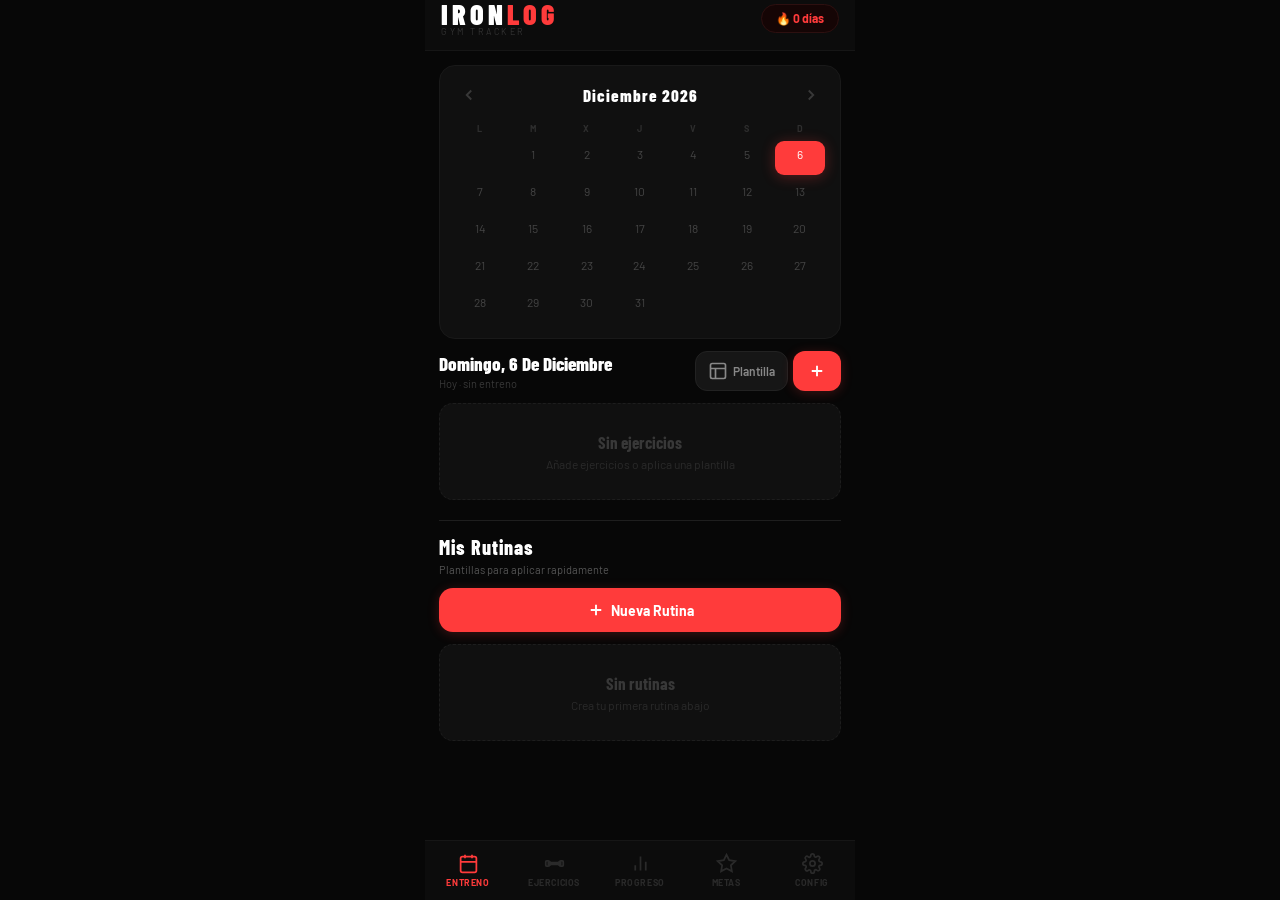
==== commit 09840f3e: "Update index.html" ====
--- a/index.html
+++ b/index.html
@@ -1,5 +1,4 @@
 <!DOCTYPE html>
-
 <html lang="es">
 <head>
 <meta charset="UTF-8"/>
@@ -42,7 +41,7 @@
 /* LAYOUT */
 .content{flex:1;overflow-y:auto;overflow-x:hidden;padding:14px 14px 96px;-webkit-overflow-scrolling:touch;height:0}
 .nav{position:fixed;bottom:0;left:50%;transform:translateX(-50%);width:100%;max-width:430px;background:#0c0c0c;border-top:1px solid #161616;display:flex;padding:8px 0;padding-bottom:calc(8px + env(safe-area-inset-bottom,0px));z-index:100}
-.nb{flex:1;display:flex;flex-direction:column;align-items:center;gap:3px;background:none;border:none;color:#4a4a4a;cursor:pointer;padding:4px 0;font-family:'Barlow',sans-serif;transition:color .2s}
+.nb{flex:1;display:flex;flex-direction:column;align-items:center;gap:3px;background:none;border:none;color:#2a2a2a;cursor:pointer;padding:4px 0;font-family:'Barlow',sans-serif;transition:color .2s}
 .nb.on{color:#FF3B3B}
 .nb svg{width:21px;height:21px}
 .nl{font-size:9px;letter-spacing:.6px;text-transform:uppercase;font-weight:700}
@@ -54,8 +53,8 @@
 .cal-hdr{display:flex;align-items:center;justify-content:space-between;margin-bottom:10px}
 .cal-tit{font-family:'Barlow Condensed',sans-serif;font-weight:800;font-size:17px;color:#fff;letter-spacing:1px}
 .cal-grid{display:grid;grid-template-columns:repeat(7,1fr);gap:3px}
-.cdl{text-align:center;font-size:9px;color:#484848;font-weight:700;padding:4px 0;text-transform:uppercase;letter-spacing:.5px}
-.cd{display:flex;flex-direction:column;align-items:center;padding:6px 2px;border-radius:9px;border:none;background:none;color:#585858;cursor:pointer;font-size:12px;gap:2px;font-family:'Barlow',sans-serif;width:100%;min-height:34px;transition:all .15s}
+.cdl{text-align:center;font-size:9px;color:#2e2e2e;font-weight:700;padding:4px 0;text-transform:uppercase;letter-spacing:.5px}
+.cd{display:flex;flex-direction:column;align-items:center;padding:6px 2px;border-radius:9px;border:none;background:none;color:#444;cursor:pointer;font-size:12px;gap:2px;font-family:'Barlow',sans-serif;width:100%;min-height:34px;transition:all .15s}
 .cd.sel{background:#FF3B3B;color:#fff;box-shadow:0 2px 14px rgba(255,59,59,.3)}
 .cd.tod:not(.sel){background:#160606;color:#FF3B3B;font-weight:700;border:1px solid #281010}
 .dot{width:4px;height:4px;border-radius:50%;background:#FF3B3B}
@@ -67,14 +66,14 @@
 /* BUTTONS */
 .bp{background:#FF3B3B;color:#fff;border:none;border-radius:12px;padding:9px 15px;cursor:pointer;display:flex;align-items:center;gap:6px;font-family:'Barlow',sans-serif;font-weight:700;font-size:13px;transition:all .15s;box-shadow:0 2px 12px rgba(255,59,59,.22)}
 .bp:active{opacity:.8;transform:scale(.98)}
-.bs{background:#1a1a1a;color:#aaa;border:1px solid #303030;border-radius:12px;padding:9px 12px;cursor:pointer;display:flex;align-items:center;gap:5px;font-family:'Barlow',sans-serif;font-weight:600;font-size:12px;transition:all .15s}
+.bs{background:#161616;color:#888;border:1px solid #222;border-radius:12px;padding:9px 12px;cursor:pointer;display:flex;align-items:center;gap:5px;font-family:'Barlow',sans-serif;font-weight:600;font-size:12px;transition:opacity .15s}
 .bs:active{opacity:.75}
 .bf{width:100%;justify-content:center;padding:13px;border-radius:14px;font-size:14px;margin-top:10px}
 .bas{display:flex;align-items:center;gap:5px;color:#FF3B3B;background:none;border:1px dashed #2c1010;border-radius:10px;padding:9px 14px;cursor:pointer;font-family:'Barlow',sans-serif;font-weight:600;font-size:13px;width:100%;justify-content:center;margin-top:5px;transition:background .2s}
 .bas:active{background:#140505}
-.bi{background:none;border:none;color:#555;cursor:pointer;padding:5px;display:flex;align-items:center;border-radius:8px;transition:color .15s}
+.bi{background:none;border:none;color:#383838;cursor:pointer;padding:5px;display:flex;align-items:center;border-radius:8px;transition:color .15s}
 .bi:active,.bi:hover{color:#FF3B3B}
-.bism{background:none;border:none;color:#555;cursor:pointer;padding:4px;display:flex;align-items:center;border-radius:7px;transition:color .15s}
+.bism{background:none;border:none;color:#383838;cursor:pointer;padding:4px;display:flex;align-items:center;border-radius:7px;transition:color .15s}
 .bism:active{color:#FF3B3B}
 /* EXERCISE CARD */
 .exc{background:#101010;border-radius:14px;padding:13px;border:1px solid #191919;margin-bottom:10px}
@@ -294,127 +293,108 @@
  {id:'e75',n:'Eliptica',m:'Cardio',q:'Maquina',i:'🏃',tip:'Mantén el torso erguido y empuja también con los brazos. El impacto es casi cero, ideal para recuperación activa. Varía la resistencia. 💡 La elíptica es la máquina de cardio con menor impacto articular de todas las disponibles.'},
  {id:'e76',n:'Remo Ergometro',m:'Cardio',q:'Maquina',i:'🚣',tip:'El movimiento correcto: piernas primero, luego inclina el torso, finalmente jala los brazos. Al volver: brazos, torso, piernas. 💡 El remo trabaja el 86% de los músculos del cuerpo: es el cardio más completo que existe.'},
  {id:'e77',n:'Saltar a la Comba',m:'Cardio',q:'Accesorios',i:'⚡',tip:'Aterriza suavemente sobre el metatarso (bola del pie), no sobre el talón. Codos cerca del cuerpo. Empieza con 30 segundos y progresa. 💡 10 minutos de comba equivalen cardio-vascularmente a 30 minutos de jogging.'},
- {id:'e79',n:'Press Plano en Maquina',m:'Pecho',q:'Maquina',i:'⚙️',tip:'Ajusta el asiento para que las manillas estén a la altura media del pecho. Empuja de forma controlada sin arquear la espalda. Ideal para el final del entrenamiento. 💡 Al no requerir equilibrio, permite llevar el músculo al fallo de forma más segura que la barra.'},
- {id:'e80',n:'Press Vertical en Maquina',m:'Hombros',q:'Maquina',i:'⚙️',tip:'Ajusta el asiento para que las manillas queden a la altura de los hombros o un poco por encima. Empuja verticalmente manteniendo la espalda apoyada. 💡 Excelente para principiantes o para terminar la sesión de hombros con seguridad.'},
- {id:'e81',n:'Press Inclinado en Maquina',m:'Pecho',q:'Maquina',i:'⚙️',tip:'La máquina inclinada dirige la carga hacia la parte superior del pecho. Ajusta el asiento y no dejes que el peso descanse entre repeticiones. 💡 Combina la seguridad de la máquina con el estímulo del ángulo inclinado.'},
- {id:'e82',n:'Extension de Triceps Maquina',m:'Triceps',q:'Maquina',i:'⚙️',tip:'Apoya bien los brazos en el soporte acolchado. Extiende hasta el bloqueo completo y baja de forma lenta y controlada. 💡 Permite progresar en carga de tríceps sin depender de la estabilidad de muñeca.'},
- {id:'e83',n:'Curl de Biceps en Maquina',m:'Biceps',q:'Maquina',i:'⚙️',tip:'Apoya los brazos en el soporte. El codo debe quedar alineado con el eje de rotación de la máquina. Sube controlado y baja lento. 💡 Elimina el balanceo del torso: aislamiento puro del bíceps con tensión constante.'},
- {id:'e84',n:'Aduccion de Cadera',m:'Gluteos',q:'Maquina',i:'⚙️',tip:'Sentado erguido, cierra las piernas de forma controlada. Aguanta 1 segundo en el punto de mayor contracción. Regresa lento. 💡 Trabaja los aductores y la parte interna del muslo, complemento ideal del glúteo medio.'},
- {id:'e85',n:'Remo Sentado en Maquina',m:'Espalda',q:'Maquina',i:'⚙️',tip:'Apoya el pecho en el soporte. Tira pensando en los codos, no en las manos. Aprieta las escápulas al llegar al final del recorrido. 💡 Al apoyar el pecho se elimina el movimiento del torso, aislando mejor el dorsal.'},
- {id:'e86',n:'Jalon Frontal Maquina',m:'Espalda',q:'Maquina',i:'⚙️',tip:'Ajusta las rodillas bajo el soporte. Tira hacia el pecho retrayendo las escápulas. Baja de forma controlada sin soltar el peso. 💡 Versión guiada del jalón en polea: ideal para aprender el patrón del tirón vertical.'},
- {id:'e87',n:'Press de Hombros con Barra Sentado',m:'Hombros',q:'Barra',i:'🏋️',tip:'Sentado en banco con respaldo, barra desde la clavícula empuja hacia arriba. Mantén el core apretado y la espalda baja pegada al respaldo. 💡 El apoyo lumbar permite manejar más carga que la versión de pie con menor riesgo.'},
- {id:'e88',n:'Dominadas con Agarre Supino',m:'Biceps',q:'Peso Corporal',i:'🤸',tip:'Agarre por debajo (palmas hacia ti), manos al ancho de hombros. El bíceps se activa más que en la dominada pronada. Lleva el pecho a la barra. 💡 Las chin-ups activan el bíceps hasta un 35% más que las dominadas en pronación.'},
- {id:'e89',n:'Peso Muerto Sumo',m:'Piernas',q:'Barra',i:'🏋️',tip:'Pies muy separados con puntas hacia afuera. La barra entre las piernas, espalda recta. Empuja el suelo y lleva las caderas al frente al levantarte. 💡 Reduce el estrés en la espalda baja y activa más los aductores que el peso muerto convencional.'},
- {id:'e90',n:'Sentadilla en Maquina Smith',m:'Piernas',q:'Maquina',i:'⚙️',tip:'Pies ligeramente al frente del cuerpo para reducir el estrés en rodillas. La barra guiada permite centrarse en la técnica sin preocuparse por el equilibrio. 💡 Útil para principiantes y para series de aislamiento al final del entrenamiento.'},
- {id:'e91',n:'Hip Thrust en Maquina',m:'Gluteos',q:'Maquina',i:'⚙️',tip:'Apoya la espalda en el soporte. Empuja con los talones hacia arriba apretando el glúteo al máximo. Aguanta 1-2 segundos en la cima. 💡 Versión guiada del hip thrust: más segura y cómoda para cargas altas.'},
- {id:'e92',n:'Extension Lumbar en Maquina',m:'Espalda',q:'Maquina',i:'⚙️',tip:'Ajusta el eje de rotación a la altura de la cadera. Extiende solo hasta posición neutra, sin hiperextender. Baja de forma lenta y controlada. 💡 Fortalece los erectores espinales con menor riesgo que las hiperextensiones en banco.'},
- {id:'e93',n:'Encogimientos con Mancuernas',m:'Espalda',q:'Mancuernas',i:'💪',tip:'De pie con mancuernas a los lados, sube los hombros verticalmente hacia las orejas sin rotar. Aguanta 1 segundo arriba. Baja lento. 💡 Las mancuernas permiten mayor rango de movimiento que la barra en los encogimientos.'},
- {id:'e94',n:'Curl de Muñeca',m:'Biceps',q:'Mancuernas',i:'💪',tip:'Antebrazo apoyado en el muslo o banco, palma hacia arriba. Flexiona la muñeca llevando la mancuerna hacia el antebrazo. Rango completo y peso ligero. 💡 Desarrolla los flexores del antebrazo, clave para el agarre en ejercicios pesados.'},
- {id:'e95',n:'Extension de Muñeca',m:'Triceps',q:'Mancuernas',i:'💪',tip:'Antebrazo apoyado, palma hacia abajo. Extiende la muñeca hacia arriba. Trabaja los extensores del antebrazo. 💡 Previene el codo de tenista y mejora la estabilidad de la muñeca en el press.'},
- {id:'e96',n:'Plancha Lateral',m:'Core',q:'Peso Corporal',i:'🤸',tip:'Cuerpo en línea recta de cabeza a pies apoyado en el antebrazo y el pie lateral. Aprieta el oblicuo y el glúteo. Aguanta sin dejar caer la cadera. 💡 Activa el cuadrado lumbar y el oblicuo de forma que el crunch convencional no puede igualar.'},
- {id:'e97',n:'Montañero',m:'Core',q:'Peso Corporal',i:'🤸',tip:'En posición de plancha alta, lleva las rodillas alternando hacia el pecho de forma rápida. Mantén las caderas bajas y el core activo. 💡 Combina resistencia cardiovascular con trabajo de core: quema más calorías que la plancha estática.'},
- {id:'e98',n:'Press con Barra Z (EZ)',m:'Biceps',q:'Barra',i:'🏋️',tip:'El ángulo de la barra EZ reduce la tensión en las muñecas. Codos fijos al costado, sube en 2 s y baja en 3 s. 💡 La barra EZ permite pesos similares a la barra recta con menor riesgo de lesión en la muñeca y el codo.'},
+ {id:'e78',n:'Burpees',m:'Cardio',q:'Peso Corporal',i:'🤸',tip:'Secuencia: de pie → sentadilla → plancha → flexión (opcional) → salto explosivo arriba. Mantén el core activo en la plancha. 💡 Es el ejercicio de peso corporal que más calorías quema por minuto: hasta 15 kcal/min.'},
 ];
 
-const MUSCLES=[‘Todos’,‘Pecho’,‘Espalda’,‘Hombros’,‘Biceps’,‘Triceps’,‘Piernas’,‘Gluteos’,‘Pantorrillas’,‘Core’,‘Cardio’,‘Personalizado’];
-const COLORS=[’#FF3B3B’,’#FF8C00’,’#FFD700’,’#00C9FF’,’#7B68EE’,’#00D084’,’#FF69B4’];
-const MONTHS=[‘Enero’,‘Febrero’,‘Marzo’,‘Abril’,‘Mayo’,‘Junio’,‘Julio’,‘Agosto’,‘Septiembre’,‘Octubre’,‘Noviembre’,‘Diciembre’];
-const WDS=[‘L’,‘M’,‘X’,‘J’,‘V’,‘S’,‘D’];
+const MUSCLES=['Todos','Pecho','Espalda','Hombros','Biceps','Triceps','Piernas','Gluteos','Pantorrillas','Core','Cardio','Personalizado'];
+const COLORS=['#FF3B3B','#FF8C00','#FFD700','#00C9FF','#7B68EE','#00D084','#FF69B4'];
+const MONTHS=['Enero','Febrero','Marzo','Abril','Mayo','Junio','Julio','Agosto','Septiembre','Octubre','Noviembre','Diciembre'];
+const WDS=['L','M','X','J','V','S','D'];
 
 const QUOTES=[
-{q:‘El dolor que sientes hoy sera la fuerza que sentiras manana.’,a:‘Arnold Schwarzenegger’},
-{q:‘No cuentes los dias, haz que los dias cuenten.’,a:‘Muhammad Ali’},
-{q:‘El exito no se da. Se gana. En la pista, en el campo, en el gimnasio.’,a:‘Michael Jordan’},
-{q:‘Si no vives para entrenar, entrena para vivir.’,a:‘Flex Wheeler’},
-{q:‘La diferencia entre lo imposible y lo posible reside en la determinacion.’,a:‘Tommy Lasorda’},
-{q:‘Las pesas no te dicen mentiras. El que hace trampa eres tu.’,a:‘Ronnie Coleman’},
-{q:‘Tu cuerpo puede soportarlo. Es tu mente la que tienes que convencer.’,a:‘Desconocido’},
-{q:‘Cada rep te acerca mas a quien quieres ser.’,a:‘IronLog’},
-{q:‘El gym no es castigo, es tu recompensa despues de un dia duro.’,a:‘Desconocido’},
-{q:‘Los campeones no se hacen en el gym. Se hacen de algo que llevan muy adentro.’,a:‘Muhammad Ali’},
+ {q:'El dolor que sientes hoy sera la fuerza que sentiras manana.',a:'Arnold Schwarzenegger'},
+ {q:'No cuentes los dias, haz que los dias cuenten.',a:'Muhammad Ali'},
+ {q:'El exito no se da. Se gana. En la pista, en el campo, en el gimnasio.',a:'Michael Jordan'},
+ {q:'Si no vives para entrenar, entrena para vivir.',a:'Flex Wheeler'},
+ {q:'La diferencia entre lo imposible y lo posible reside en la determinacion.',a:'Tommy Lasorda'},
+ {q:'Las pesas no te dicen mentiras. El que hace trampa eres tu.',a:'Ronnie Coleman'},
+ {q:'Tu cuerpo puede soportarlo. Es tu mente la que tienes que convencer.',a:'Desconocido'},
+ {q:'Cada rep te acerca mas a quien quieres ser.',a:'IronLog'},
+ {q:'El gym no es castigo, es tu recompensa despues de un dia duro.',a:'Desconocido'},
+ {q:'Los campeones no se hacen en el gym. Se hacen de algo que llevan muy adentro.',a:'Muhammad Ali'},
 ];
 
 const ACHIEVEMENTS=[
-{id:‘a1’,ic:‘🏅’,n:‘Primer Paso’,d:‘Registra tu primer ejercicio’,cat:‘Inicio’,check:function(d){return Object.keys(d.workouts).some(function(k){return d.workouts[k].length>0;});}},
-{id:‘a2’,ic:‘✅’,n:‘Primera Serie’,d:‘Marca tu primera serie como hecha’,cat:‘Inicio’,check:function(d){return Object.values(d.workouts).some(function(day){return day.some(function(e){return e.sets.some(function(s){return s.done;});});});}},
-{id:‘a3’,ic:‘📋’,n:‘Primer Peso’,d:‘Registra tu peso por primera vez’,cat:‘Inicio’,check:function(d){return (d.bodyWeight||[]).length>0;}},
-{id:‘b1’,ic:‘🔥’,n:‘Racha 3 dias’,d:‘Entrena 3 dias seguidos’,cat:‘Racha’,check:function(d,streak){return streak>=3;}},
-{id:‘b2’,ic:‘💎’,n:‘Semana Perfecta’,d:‘Entrena 7 dias seguidos’,cat:‘Racha’,check:function(d,streak){return streak>=7;}},
-{id:‘b3’,ic:‘⚡’,n:‘Quincenal’,d:‘15 dias de racha’,cat:‘Racha’,check:function(d,streak){return streak>=15;}},
-{id:‘b4’,ic:‘🏆’,n:‘Mes de Hierro’,d:‘30 dias consecutivos’,cat:‘Racha’,check:function(d,streak){return streak>=30;}},
-{id:‘c1’,ic:‘🌱’,n:‘5 Entrenos’,d:‘Completa 5 sesiones’,cat:‘Sesiones’,check:function(d){return Object.keys(d.workouts).filter(function(k){return d.workouts[k].length>0;}).length>=5;}},
-{id:‘c2’,ic:‘💪’,n:‘10 Entrenos’,d:‘Completa 10 sesiones’,cat:‘Sesiones’,check:function(d){return Object.keys(d.workouts).filter(function(k){return d.workouts[k].length>0;}).length>=10;}},
-{id:‘c3’,ic:‘🔩’,n:‘25 Entrenos’,d:‘Completa 25 sesiones’,cat:‘Sesiones’,check:function(d){return Object.keys(d.workouts).filter(function(k){return d.workouts[k].length>0;}).length>=25;}},
-{id:‘c4’,ic:‘🦾’,n:‘50 Entrenos’,d:‘Completa 50 sesiones’,cat:‘Sesiones’,check:function(d){return Object.keys(d.workouts).filter(function(k){return d.workouts[k].length>0;}).length>=50;}},
-{id:‘c5’,ic:‘🦁’,n:‘100 Entrenos’,d:‘100 sesiones completadas’,cat:‘Sesiones’,check:function(d){return Object.keys(d.workouts).filter(function(k){return d.workouts[k].length>0;}).length>=100;}},
-{id:‘d1’,ic:‘📈’,n:‘50 Series’,d:‘Completa 50 series’,cat:‘Series’,check:function(d){return Object.values(d.workouts).reduce(function(a,day){return a+day.reduce(function(b,e){return b+e.sets.filter(function(s){return s.done;}).length;},0);},0)>=50;}},
-{id:‘d2’,ic:‘📊’,n:‘250 Series’,d:‘Completa 250 series en total’,cat:‘Series’,check:function(d){return Object.values(d.workouts).reduce(function(a,day){return a+day.reduce(function(b,e){return b+e.sets.filter(function(s){return s.done;}).length;},0);},0)>=250;}},
-{id:‘d3’,ic:‘🎖️’,n:‘1000 Series’,d:‘1000 series marcadas — elite’,cat:‘Series’,check:function(d){return Object.values(d.workouts).reduce(function(a,day){return a+day.reduce(function(b,e){return b+e.sets.filter(function(s){return s.done;}).length;},0);},0)>=1000;}},
-{id:‘e1’,ic:‘🦵’,n:‘Dia de Piernas’,d:‘Haz un entreno de piernas’,cat:‘Musculos’,check:function(d){return Object.values(d.workouts).some(function(day){return day.some(function(e){return e.muscle===‘Piernas’&&e.sets.some(function(s){return s.done;});});});}},
-{id:‘e8’,ic:‘🎯’,n:‘Cuerpo Completo’,d:‘Entrena todos los grupos musculares’,cat:‘Musculos’,check:function(d){var ms=new Set(Object.values(d.workouts).reduce(function(a,day){return a.concat(day.filter(function(e){return e.sets.some(function(s){return s.done;});}).map(function(e){return e.muscle;}));},[]));return [‘Pecho’,‘Espalda’,‘Hombros’,‘Piernas’,‘Biceps’,‘Triceps’].every(function(m){return ms.has(m);});}},
-{id:‘f1’,ic:‘🎯’,n:‘Principiante de Banca’,d:‘Press de banca: 40kg o mas’,cat:‘Fuerza’,check:function(d){return Object.values(d.workouts).some(function(day){return day.some(function(e){return e.name===‘Press de Banca Plano’&&e.sets.some(function(s){return s.done&&s.weight>=40;});});});}},
-{id:‘f2’,ic:‘🔥’,n:‘Banca Intermedio’,d:‘Press de banca: 80kg o mas’,cat:‘Fuerza’,check:function(d){return Object.values(d.workouts).some(function(day){return day.some(function(e){return e.name===‘Press de Banca Plano’&&e.sets.some(function(s){return s.done&&s.weight>=80;});});});}},
-{id:‘f3’,ic:‘🏆’,n:‘Banca 100kg’,d:‘Press de banca: 100kg — club del centenar’,cat:‘Fuerza’,check:function(d){return Object.values(d.workouts).some(function(day){return day.some(function(e){return e.name===‘Press de Banca Plano’&&e.sets.some(function(s){return s.done&&s.weight>=100;});});});}},
-{id:‘f4’,ic:‘🦵’,n:‘Sentadilla Solida’,d:‘Sentadilla: 60kg o mas’,cat:‘Fuerza’,check:function(d){return Object.values(d.workouts).some(function(day){return day.some(function(e){return e.name===‘Sentadilla Libre’&&e.sets.some(function(s){return s.done&&s.weight>=60;});});});}},
-{id:‘f5’,ic:‘💀’,n:‘Peso Muerto Solido’,d:‘Peso muerto: 80kg o mas’,cat:‘Fuerza’,check:function(d){return Object.values(d.workouts).some(function(day){return day.some(function(e){return e.name===‘Peso Muerto’&&e.sets.some(function(s){return s.done&&s.weight>=80;});});});}},
-{id:‘g1’,ic:‘📋’,n:‘Planificador’,d:‘Crea tu primera rutina’,cat:‘Rutinas’,check:function(d){return d.templates&&d.templates.length>0;}},
+ {id:'a1',ic:'🏅',n:'Primer Paso',d:'Registra tu primer ejercicio',cat:'Inicio',check:function(d){return Object.keys(d.workouts).some(function(k){return d.workouts[k].length>0;});}},
+ {id:'a2',ic:'✅',n:'Primera Serie',d:'Marca tu primera serie como hecha',cat:'Inicio',check:function(d){return Object.values(d.workouts).some(function(day){return day.some(function(e){return e.sets.some(function(s){return s.done;});});});}},
+ {id:'a3',ic:'📋',n:'Primer Peso',d:'Registra tu peso por primera vez',cat:'Inicio',check:function(d){return (d.bodyWeight||[]).length>0;}},
+ {id:'b1',ic:'🔥',n:'Racha 3 dias',d:'Entrena 3 dias seguidos',cat:'Racha',check:function(d,streak){return streak>=3;}},
+ {id:'b2',ic:'💎',n:'Semana Perfecta',d:'Entrena 7 dias seguidos',cat:'Racha',check:function(d,streak){return streak>=7;}},
+ {id:'b3',ic:'⚡',n:'Quincenal',d:'15 dias de racha',cat:'Racha',check:function(d,streak){return streak>=15;}},
+ {id:'b4',ic:'🏆',n:'Mes de Hierro',d:'30 dias consecutivos',cat:'Racha',check:function(d,streak){return streak>=30;}},
+ {id:'c1',ic:'🌱',n:'5 Entrenos',d:'Completa 5 sesiones',cat:'Sesiones',check:function(d){return Object.keys(d.workouts).filter(function(k){return d.workouts[k].length>0;}).length>=5;}},
+ {id:'c2',ic:'💪',n:'10 Entrenos',d:'Completa 10 sesiones',cat:'Sesiones',check:function(d){return Object.keys(d.workouts).filter(function(k){return d.workouts[k].length>0;}).length>=10;}},
+ {id:'c3',ic:'🔩',n:'25 Entrenos',d:'Completa 25 sesiones',cat:'Sesiones',check:function(d){return Object.keys(d.workouts).filter(function(k){return d.workouts[k].length>0;}).length>=25;}},
+ {id:'c4',ic:'🦾',n:'50 Entrenos',d:'Completa 50 sesiones',cat:'Sesiones',check:function(d){return Object.keys(d.workouts).filter(function(k){return d.workouts[k].length>0;}).length>=50;}},
+ {id:'c5',ic:'🦁',n:'100 Entrenos',d:'100 sesiones completadas',cat:'Sesiones',check:function(d){return Object.keys(d.workouts).filter(function(k){return d.workouts[k].length>0;}).length>=100;}},
+ {id:'d1',ic:'📈',n:'50 Series',d:'Completa 50 series',cat:'Series',check:function(d){return Object.values(d.workouts).reduce(function(a,day){return a+day.reduce(function(b,e){return b+e.sets.filter(function(s){return s.done;}).length;},0);},0)>=50;}},
+ {id:'d2',ic:'📊',n:'250 Series',d:'Completa 250 series en total',cat:'Series',check:function(d){return Object.values(d.workouts).reduce(function(a,day){return a+day.reduce(function(b,e){return b+e.sets.filter(function(s){return s.done;}).length;},0);},0)>=250;}},
+ {id:'d3',ic:'🎖️',n:'1000 Series',d:'1000 series marcadas — elite',cat:'Series',check:function(d){return Object.values(d.workouts).reduce(function(a,day){return a+day.reduce(function(b,e){return b+e.sets.filter(function(s){return s.done;}).length;},0);},0)>=1000;}},
+ {id:'e1',ic:'🦵',n:'Dia de Piernas',d:'Haz un entreno de piernas',cat:'Musculos',check:function(d){return Object.values(d.workouts).some(function(day){return day.some(function(e){return e.muscle==='Piernas'&&e.sets.some(function(s){return s.done;});});});}},
+ {id:'e8',ic:'🎯',n:'Cuerpo Completo',d:'Entrena todos los grupos musculares',cat:'Musculos',check:function(d){var ms=new Set(Object.values(d.workouts).reduce(function(a,day){return a.concat(day.filter(function(e){return e.sets.some(function(s){return s.done;});}).map(function(e){return e.muscle;}));},[]));return ['Pecho','Espalda','Hombros','Piernas','Biceps','Triceps'].every(function(m){return ms.has(m);});}},
+ {id:'f1',ic:'🎯',n:'Principiante de Banca',d:'Press de banca: 40kg o mas',cat:'Fuerza',check:function(d){return Object.values(d.workouts).some(function(day){return day.some(function(e){return e.name==='Press de Banca Plano'&&e.sets.some(function(s){return s.done&&s.weight>=40;});});});}},
+ {id:'f2',ic:'🔥',n:'Banca Intermedio',d:'Press de banca: 80kg o mas',cat:'Fuerza',check:function(d){return Object.values(d.workouts).some(function(day){return day.some(function(e){return e.name==='Press de Banca Plano'&&e.sets.some(function(s){return s.done&&s.weight>=80;});});});}},
+ {id:'f3',ic:'🏆',n:'Banca 100kg',d:'Press de banca: 100kg — club del centenar',cat:'Fuerza',check:function(d){return Object.values(d.workouts).some(function(day){return day.some(function(e){return e.name==='Press de Banca Plano'&&e.sets.some(function(s){return s.done&&s.weight>=100;});});});}},
+ {id:'f4',ic:'🦵',n:'Sentadilla Solida',d:'Sentadilla: 60kg o mas',cat:'Fuerza',check:function(d){return Object.values(d.workouts).some(function(day){return day.some(function(e){return e.name==='Sentadilla Libre'&&e.sets.some(function(s){return s.done&&s.weight>=60;});});});}},
+ {id:'f5',ic:'💀',n:'Peso Muerto Solido',d:'Peso muerto: 80kg o mas',cat:'Fuerza',check:function(d){return Object.values(d.workouts).some(function(day){return day.some(function(e){return e.name==='Peso Muerto'&&e.sets.some(function(s){return s.done&&s.weight>=80;});});});}},
+ {id:'g1',ic:'📋',n:'Planificador',d:'Crea tu primera rutina',cat:'Rutinas',check:function(d){return d.templates&&d.templates.length>0;}},
 ];
 
 // ══ STORAGE ══
-var SK=‘ironlog_v7’;
+var SK='ironlog_v7';
 function ld(){try{var r=localStorage.getItem(SK);return r?JSON.parse(r):null;}catch(e){return null;}}
 function sv(d){try{localStorage.setItem(SK,JSON.stringify(d));}catch(e){console.error(e);}}
 function uid(){return Math.random().toString(36).slice(2,9);}
-function dk(d){return d.toISOString().split(‘T’)[0];}
+function dk(d){return d.toISOString().split('T')[0];}
 function getDIM(y,m){return new Date(y,m+1,0).getDate();}
 function getFDW(y,m){var d=new Date(y,m,1).getDay();return d===0?6:d-1;}
-function fmtD(s){var d=new Date(s+‘T12:00:00’);return d.toLocaleDateString(‘es-ES’,{weekday:‘long’,day:‘numeric’,month:‘long’});}
-function fmtS(s){var d=new Date(s+‘T12:00:00’);return d.toLocaleDateString(‘es-ES’,{day:‘numeric’,month:‘short’});}
+function fmtD(s){var d=new Date(s+'T12:00:00');return d.toLocaleDateString('es-ES',{weekday:'long',day:'numeric',month:'long'});}
+function fmtS(s){var d=new Date(s+'T12:00:00');return d.toLocaleDateString('es-ES',{day:'numeric',month:'short'});}
 function e1rm(w,r){if(r<=1)return w;return Math.round(w*(1+r/30));}
 
 function defaultData(){
-return {workouts:{},templates:[],customExercises:[],bodyWeight:[],workoutNotes:{},goals:{weeklySessions:4,customGoals:[]},reminders:{enabled:false,days:[0,1,2,3,4],time:‘18:00’},settings:{weightUnit:‘kg’}};
+ return {workouts:{},templates:[],customExercises:[],bodyWeight:[],workoutNotes:{},goals:{weeklySessions:4,customGoals:[]},reminders:{enabled:false,days:[0,1,2,3,4],time:'18:00'},settings:{weightUnit:'kg'}};
 }
 
 // ══ STATE ══
 var S={
-data:null,restTimer:null,
-tab:‘calendar’,sel:dk(new Date()),
-cal:{y:new Date().getFullYear(),m:new Date().getMonth()},
-modal:null,exView:null,
-pf:{q:’’,muscle:‘Todos’},
-toast:null,tt:null,
-quoteIdx:Math.floor(Math.random()*QUOTES.length),
-tplDraft:{id:null,name:’’,color:’#FF3B3B’,exercises:[]},
-expandedEx: {} // Para manejar los ejercicios que se colapsan/expanden
+ data:null,restTimer:null,
+ tab:'calendar',sel:dk(new Date()),
+ cal:{y:new Date().getFullYear(),m:new Date().getMonth()},
+ modal:null,exView:null,
+ pf:{q:'',muscle:'Todos'},
+ toast:null,tt:null,
+ quoteIdx:Math.floor(Math.random()*QUOTES.length),
+ tplDraft:{id:null,name:'',color:'#FF3B3B',exercises:[]},
+ expandedEx: {} // Para manejar los ejercicios que se colapsan/expanden
 };
 
 (function initData(){
-var saved=ld();
-if(saved){
-S.data=saved;
-if(!S.data.customExercises)S.data.customExercises=[];
-if(!S.data.bodyWeight)S.data.bodyWeight=[];
-if(!S.data.workoutNotes)S.data.workoutNotes={};
-if(!S.data.goals)S.data.goals={weeklySessions:4,customGoals:[]};
-if(!S.data.goals.customGoals)S.data.goals.customGoals=[];
-if(!S.data.reminders)S.data.reminders={enabled:false,days:[0,1,2,3,4],time:‘18:00’};
-if(!S.data.settings)S.data.settings={weightUnit:‘kg’};
-} else {
-S.data=defaultData();sv(S.data);
-}
+ var saved=ld();
+ if(saved){
+  S.data=saved;
+  if(!S.data.customExercises)S.data.customExercises=[];
+  if(!S.data.bodyWeight)S.data.bodyWeight=[];
+  if(!S.data.workoutNotes)S.data.workoutNotes={};
+  if(!S.data.goals)S.data.goals={weeklySessions:4,customGoals:[]};
+  if(!S.data.goals.customGoals)S.data.goals.customGoals=[];
+  if(!S.data.reminders)S.data.reminders={enabled:false,days:[0,1,2,3,4],time:'18:00'};
+  if(!S.data.settings)S.data.settings={weightUnit:'kg'};
+ } else {
+  S.data=defaultData();sv(S.data);
+ }
 })();
 
 function allExercises(){
-var custom=S.data.customExercises||[];
-var cex=custom.map(function(e){return Object.assign({},e,{custom:true});});
-return EDB.concat(cex);
+ var custom=S.data.customExercises||[];
+ var cex=custom.map(function(e){return Object.assign({},e,{custom:true});});
+ return EDB.concat(cex);
 }
 // O(1) tip lookup via Map built once
 var _EDB_TIP_MAP=null;
 function getExTip(name){
-if(!_EDB_TIP_MAP){_EDB_TIP_MAP={};EDB.forEach(function(e){if(e.tip)_EDB_TIP_MAP[e.n]=e.tip;});}
-return _EDB_TIP_MAP[name]||’’;
+ if(!_EDB_TIP_MAP){_EDB_TIP_MAP={};EDB.forEach(function(e){if(e.tip)_EDB_TIP_MAP[e.n]=e.tip;});}
+ return _EDB_TIP_MAP[name]||'';
 }
 
 function st(p){Object.assign(S,p);if(p.data!==undefined)sv(S.data);render();}
@@ -423,1511 +403,1511 @@
 
 // ══ STREAK ══
 function calcStreak(w){
-var allDates=Object.keys(w).filter(function(k){return w[k]&&w[k].length>0;}).sort();
-if(!allDates.length)return 0;
-var lastDate=allDates[allDates.length-1];
-var today=dk(new Date());
-var daysSinceLast=(new Date(today)-new Date(lastDate))/86400000;
-if(daysSinceLast>7)return 0;
-var streak=0;
-var d=new Date(lastDate+‘T12:00:00’);
-for(var i=0;i<365;i++){
-var k=dk(d);
-if(w[k]&&w[k].length>0){streak++;d.setDate(d.getDate()-1);}
-else{
-var prev=new Date(d);prev.setDate(prev.getDate()-1);
-var pk=dk(prev);
-if(w[pk]&&w[pk].length>0){d=prev;}
-else break;
-}
-}
-return streak;
+ var allDates=Object.keys(w).filter(function(k){return w[k]&&w[k].length>0;}).sort();
+ if(!allDates.length)return 0;
+ var lastDate=allDates[allDates.length-1];
+ var today=dk(new Date());
+ var daysSinceLast=(new Date(today)-new Date(lastDate))/86400000;
+ if(daysSinceLast>7)return 0;
+ var streak=0;
+ var d=new Date(lastDate+'T12:00:00');
+ for(var i=0;i<365;i++){
+  var k=dk(d);
+  if(w[k]&&w[k].length>0){streak++;d.setDate(d.getDate()-1);}
+  else{
+   var prev=new Date(d);prev.setDate(prev.getDate()-1);
+   var pk=dk(prev);
+   if(w[pk]&&w[pk].length>0){d=prev;}
+   else break;
+  }
+ }
+ return streak;
 }
 
 // ══ ANALYTICS ══
 function getHist(name,w){
-var h=[];
-Object.keys(w).sort().forEach(function(date){
-(w[date]||[]).forEach(function(ex){
-if(ex.name===name&&ex.sets&&ex.sets.length){
-var doneSets=ex.sets.filter(function(s){return s.done;});
-if(!doneSets.length)return;
-var best=doneSets.reduce(function(b,s){var rm=e1rm(s.weight||0,s.reps||1);return rm>b.rm?{w:s.weight||0,r:s.reps||0,rm:rm}:b},{w:0,r:0,rm:0});
-var vol=doneSets.reduce(function(a,s){return a+(s.weight||0)*(s.reps||0);},0);
-h.push({date:date,w:best.w,r:best.r,rm:best.rm,vol:vol,sets:doneSets.length});
-}
-});
-});
-return h;
+ var h=[];
+ Object.keys(w).sort().forEach(function(date){
+  (w[date]||[]).forEach(function(ex){
+   if(ex.name===name&&ex.sets&&ex.sets.length){
+    var doneSets=ex.sets.filter(function(s){return s.done;});
+    if(!doneSets.length)return;
+    var best=doneSets.reduce(function(b,s){var rm=e1rm(s.weight||0,s.reps||1);return rm>b.rm?{w:s.weight||0,r:s.reps||0,rm:rm}:b},{w:0,r:0,rm:0});
+    var vol=doneSets.reduce(function(a,s){return a+(s.weight||0)*(s.reps||0);},0);
+    h.push({date:date,w:best.w,r:best.r,rm:best.rm,vol:vol,sets:doneSets.length});
+   }
+  });
+ });
+ return h;
 }
 function getUsed(w){
-var map={};
-Object.keys(w).forEach(function(d){
-(w[d]||[]).forEach(function(ex){
-var doneSets=(ex.sets||[]).filter(function(s){return s.done;});
-if(!doneSets.length)return;
-if(!map[ex.name])map[ex.name]={name:ex.name,muscle:ex.muscle||’’,count:0,best:{w:0,r:0,rm:0}};
-map[ex.name].count++;
-doneSets.forEach(function(s){var rm=e1rm(s.weight||0,s.reps||1);if(rm>map[ex.name].best.rm)map[ex.name].best={w:s.weight||0,r:s.reps||0,rm:rm};});
-});
-});
-return Object.values(map).sort(function(a,b){return b.count-a.count;});
+ var map={};
+ Object.keys(w).forEach(function(d){
+  (w[d]||[]).forEach(function(ex){
+   var doneSets=(ex.sets||[]).filter(function(s){return s.done;});
+   if(!doneSets.length)return;
+   if(!map[ex.name])map[ex.name]={name:ex.name,muscle:ex.muscle||'',count:0,best:{w:0,r:0,rm:0}};
+   map[ex.name].count++;
+   doneSets.forEach(function(s){var rm=e1rm(s.weight||0,s.reps||1);if(rm>map[ex.name].best.rm)map[ex.name].best={w:s.weight||0,r:s.reps||0,rm:rm};});
+  });
+ });
+ return Object.values(map).sort(function(a,b){return b.count-a.count;});
 }
 function weekVol(w,wb){
-var now=new Date(),res=[];
-for(var wk=wb;wk>=0;wk–){
-var ws=new Date(now);ws.setDate(now.getDate()-((now.getDay()||7)-1)-wk*7);
-var sessions=0;
-for(var d=0;d<7;d++){var dd=new Date(ws);dd.setDate(dd.getDate()+d);if(w[dk(dd)]&&w[dk(dd)].length)sessions++;}
-res.push({lbl:wk===0?‘Esta sem’:ws.toLocaleDateString(‘es-ES’,{day:‘numeric’,month:‘short’}),vol:sessions});
-}
-return res;
+ var now=new Date(),res=[];
+ for(var wk=wb;wk>=0;wk--){
+  var ws=new Date(now);ws.setDate(now.getDate()-((now.getDay()||7)-1)-wk*7);
+  var sessions=0;
+  for(var d=0;d<7;d++){var dd=new Date(ws);dd.setDate(dd.getDate()+d);if(w[dk(dd)]&&w[dk(dd)].length)sessions++;}
+  res.push({lbl:wk===0?'Esta sem':ws.toLocaleDateString('es-ES',{day:'numeric',month:'short'}),vol:sessions});
+ }
+ return res;
 }
 function thisWk(w){
-var now=new Date();var dow=(now.getDay()||7)-1;
-var ws=new Date(now);ws.setDate(now.getDate()-dow);
-var se=0,sets=0,exs=0,lSe=0,lSets=0,lExs=0;
-for(var d=0;d<7;d++){
-var dd=new Date(ws);dd.setDate(dd.getDate()+d);var k=dk(dd);
-if(w[k]&&w[k].length){se++;(w[k]||[]).forEach(function(ex){exs++;ex.sets.filter(function(s){return s.done;}).forEach(function(){sets++;});});}
-var ld2=new Date(ws);ld2.setDate(ld2.getDate()-7+d);var k2=dk(ld2);
-if(w[k2]&&w[k2].length){lSe++;(w[k2]||[]).forEach(function(ex){lExs++;ex.sets.filter(function(s){return s.done;}).forEach(function(){lSets++;});});}
-}
-return{se:se,sets:sets,exs:exs,lSe:lSe,lSets:lSets,lExs:lExs};
+ var now=new Date();var dow=(now.getDay()||7)-1;
+ var ws=new Date(now);ws.setDate(now.getDate()-dow);
+ var se=0,sets=0,exs=0,lSe=0,lSets=0,lExs=0;
+ for(var d=0;d<7;d++){
+  var dd=new Date(ws);dd.setDate(dd.getDate()+d);var k=dk(dd);
+  if(w[k]&&w[k].length){se++;(w[k]||[]).forEach(function(ex){exs++;ex.sets.filter(function(s){return s.done;}).forEach(function(){sets++;});});}
+  var ld2=new Date(ws);ld2.setDate(ld2.getDate()-7+d);var k2=dk(ld2);
+  if(w[k2]&&w[k2].length){lSe++;(w[k2]||[]).forEach(function(ex){lExs++;ex.sets.filter(function(s){return s.done;}).forEach(function(){lSets++;});});}
+ }
+ return{se:se,sets:sets,exs:exs,lSe:lSe,lSets:lSets,lExs:lExs};
 }
 function muscDist(w){
-var m={};Object.values(w).forEach(function(day){day.forEach(function(ex){var k=ex.muscle||‘Otro’;m[k]=(m[k]||0)+1;});});return m;
+ var m={};Object.values(w).forEach(function(day){day.forEach(function(ex){var k=ex.muscle||'Otro';m[k]=(m[k]||0)+1;});});return m;
 }
 function genRecs(data){
-var w=data.workouts;
-var dates=Object.keys(w).filter(function(d){return w[d].length>0;}).sort();
-if(!dates.length)return[
-{ic:‘🎯’,ti:‘Empieza hoy’,tx:‘Registra tu primer entreno para recibir analisis personalizados.’},
-{ic:‘🥩’,ti:‘Proteina primero’,tx:‘Necesitas 1.6-2.2g de proteina por kg al dia. Sin proteina suficiente el entrenamiento no se convierte en musculo.’},
-];
-var tips=[];
-var last30=dates.filter(function(d){return (new Date()-new Date(d+‘T12:00:00’))/86400000<=30;}).length;
-if(last30<8)tips.push({ic:‘📅’,ti:‘Frecuencia baja’,tx:‘Solo ‘+last30+’ entrenos en 30 dias. Para hipertrofia optima apunta a 3-5 sesiones por semana.’});
-else if(last30>=24)tips.push({ic:‘😴’,ti:‘Posible sobreentrenamiento’,tx:last30+’ entrenos en 30 dias es mucho. El musculo crece durante el descanso.’});
-else tips.push({ic:‘✅’,ti:‘Frecuencia optima’,tx:last30+’ entrenos en 30 dias. Estas en la zona ideal. Mantente constante.’});
-var md=muscDist(w);
-if(!md[‘Piernas’]&&dates.length>5)tips.push({ic:‘🦵’,ti:‘No olvides las piernas’,tx:‘Las piernas son el 70% de tu masa muscular. Squat y peso muerto son fundamentales.’});
-var mainLifts=[‘Press de Banca Plano’,‘Sentadilla Libre’,‘Peso Muerto’,‘Press Militar con Barra’];
-mainLifts.forEach(function(lift){
-var h=getHist(lift,w);if(h.length<3)return;
-var recentRM=Math.max.apply(null,h.slice(-3).map(function(x){return x.rm;}));
-var oldRM=Math.max.apply(null,h.slice(0,Math.min(3,h.length)).map(function(x){return x.rm;}));
-var gain=recentRM-oldRM;
-if(gain>0&&h.length>=4)tips.push({ic:‘📈’,ti:’Progresando: ’+lift,tx:’Tu 1RM estimado subio ’+gain+‘kg (’+oldRM+‘→’+recentRM+‘kg). Sigue aumentando peso gradualmente.’});
-else if(h.length>=5&&gain<=0)tips.push({ic:‘⚠️’,ti:’Estancamiento: ’+lift,tx:‘Sin progresion en los ultimos ‘+h.length+’ registros. Prueba cambiar rep range o añadir una semana de descarga.’});
-});
-var gts=[
-{ic:‘💤’,ti:‘El sueno construye musculo’,tx:‘El 70% de la GH se libera durante el sueno. Con menos de 7h por noche el crecimiento muscular se reduce notablemente.’},
-{ic:‘🔄’,ti:‘Semana de descarga’,tx:‘Cada 6-8 semanas haz una semana al 50-60% del volumen habitual. El sistema nervioso necesita recuperarse.’},
-{ic:‘🎯’,ti:‘Conexion mente-musculo’,tx:‘Concentrarte en el musculo que trabajas puede aumentar su activacion hasta un 20-25%. Mueve el peso conscientemente.’},
-{ic:‘🔁’,ti:‘Sobrecarga progresiva’,tx:‘El principio mas importante del entrenamiento: cada semana intenta hacer algo mas que la anterior.’},
-{ic:‘🥗’,ti:‘Carbohidratos antes del entreno’,tx:‘Los carbos son el combustible del entrenamiento de fuerza. Una comida con arroz o avena 1-2h antes mejora el rendimiento.’},
-];
-var gIdx=(dates.length+new Date().getDate())%gts.length;
-tips.push(gts[gIdx]);
-return tips.slice(0,6);
+ var w=data.workouts;
+ var dates=Object.keys(w).filter(function(d){return w[d].length>0;}).sort();
+ if(!dates.length)return[
+  {ic:'🎯',ti:'Empieza hoy',tx:'Registra tu primer entreno para recibir analisis personalizados.'},
+  {ic:'🥩',ti:'Proteina primero',tx:'Necesitas 1.6-2.2g de proteina por kg al dia. Sin proteina suficiente el entrenamiento no se convierte en musculo.'},
+ ];
+ var tips=[];
+ var last30=dates.filter(function(d){return (new Date()-new Date(d+'T12:00:00'))/86400000<=30;}).length;
+ if(last30<8)tips.push({ic:'📅',ti:'Frecuencia baja',tx:'Solo '+last30+' entrenos en 30 dias. Para hipertrofia optima apunta a 3-5 sesiones por semana.'});
+ else if(last30>=24)tips.push({ic:'😴',ti:'Posible sobreentrenamiento',tx:last30+' entrenos en 30 dias es mucho. El musculo crece durante el descanso.'});
+ else tips.push({ic:'✅',ti:'Frecuencia optima',tx:last30+' entrenos en 30 dias. Estas en la zona ideal. Mantente constante.'});
+ var md=muscDist(w);
+ if(!md['Piernas']&&dates.length>5)tips.push({ic:'🦵',ti:'No olvides las piernas',tx:'Las piernas son el 70% de tu masa muscular. Squat y peso muerto son fundamentales.'});
+ var mainLifts=['Press de Banca Plano','Sentadilla Libre','Peso Muerto','Press Militar con Barra'];
+ mainLifts.forEach(function(lift){
+  var h=getHist(lift,w);if(h.length<3)return;
+  var recentRM=Math.max.apply(null,h.slice(-3).map(function(x){return x.rm;}));
+  var oldRM=Math.max.apply(null,h.slice(0,Math.min(3,h.length)).map(function(x){return x.rm;}));
+  var gain=recentRM-oldRM;
+  if(gain>0&&h.length>=4)tips.push({ic:'📈',ti:'Progresando: '+lift,tx:'Tu 1RM estimado subio '+gain+'kg ('+oldRM+'→'+recentRM+'kg). Sigue aumentando peso gradualmente.'});
+  else if(h.length>=5&&gain<=0)tips.push({ic:'⚠️',ti:'Estancamiento: '+lift,tx:'Sin progresion en los ultimos '+h.length+' registros. Prueba cambiar rep range o añadir una semana de descarga.'});
+ });
+ var gts=[
+  {ic:'💤',ti:'El sueno construye musculo',tx:'El 70% de la GH se libera durante el sueno. Con menos de 7h por noche el crecimiento muscular se reduce notablemente.'},
+  {ic:'🔄',ti:'Semana de descarga',tx:'Cada 6-8 semanas haz una semana al 50-60% del volumen habitual. El sistema nervioso necesita recuperarse.'},
+  {ic:'🎯',ti:'Conexion mente-musculo',tx:'Concentrarte en el musculo que trabajas puede aumentar su activacion hasta un 20-25%. Mueve el peso conscientemente.'},
+  {ic:'🔁',ti:'Sobrecarga progresiva',tx:'El principio mas importante del entrenamiento: cada semana intenta hacer algo mas que la anterior.'},
+  {ic:'🥗',ti:'Carbohidratos antes del entreno',tx:'Los carbos son el combustible del entrenamiento de fuerza. Una comida con arroz o avena 1-2h antes mejora el rendimiento.'},
+ ];
+ var gIdx=(dates.length+new Date().getDate())%gts.length;
+ tips.push(gts[gIdx]);
+ return tips.slice(0,6);
 }
 
 // ══ CHARTS ══
 function svgLine(pts,W,H,clr){
-clr=clr||’#FF3B3B’;
-if(!pts||pts.length<2)return ‘<svg width="'+W+'" height="'+H+'"><text x="'+(W/2)+'" y="'+(H/2)+'" text-anchor="middle" fill="#333" font-size="11" font-family="Barlow,sans-serif">Sin datos suficientes</text></svg>’;
-var vs=pts.map(function(p){return p.v;});var mn=Math.min.apply(null,vs);var mx=Math.max.apply(null,vs);var rng=mx-mn||1;
-var pl=36,pr=10,pt=14,pb=22;var cw=W-pl-pr;var ch=H-pt-pb;var xs=cw/(pts.length-1);
-var co=pts.map(function(p,i){return{x:pl+i*xs,y:pt+ch-((p.v-mn)/rng)*ch,lbl:p.lbl,v:p.v};});
-var path=co.map(function(c,i){return(i?‘L’:‘M’)+c.x.toFixed(1)+’,’+c.y.toFixed(1);}).join(’ ‘);
-var area=path+’ L’+co[co.length-1].x.toFixed(1)+’,’+(pt+ch)+’ L’+co[0].x.toFixed(1)+’,’+(pt+ch)+’ Z’;
-var gid=‘g’+Math.random().toString(36).slice(2,6);
-var yls=[mn,Math.round((mn+mx)/2),mx].map(function(v,i){return ‘<text x="'+(pl-4)+'" y="'+(pt+ch-i*ch/2+4)+'" text-anchor="end" fill="#444" font-size="9" font-family="Barlow,sans-serif">’+v+’</text>’;}).join(’’);
-var si=pts.length<=6?pts.map(function(_,i){return i;}):[0,Math.floor(pts.length/2),pts.length-1];
-var xls=si.map(function(i){return ‘<text x="'+co[i].x.toFixed(1)+'" y="'+(H-3)+'" text-anchor="middle" fill="#444" font-size="9" font-family="Barlow,sans-serif">’+pts[i].lbl+’</text>’;}).join(’’);
-var dots=co.map(function(c){return ‘<circle cx="'+c.x.toFixed(1)+'" cy="'+c.y.toFixed(1)+'" r="3.5" fill="'+clr+'" stroke="#141414" stroke-width="1.5"/>’;}).join(’’);
-return ‘<svg width="'+W+'" height="'+H+'" viewBox="0 0 '+W+' '+H+'" style="overflow:visible"><defs><linearGradient id="'+gid+'" x1="0" y1="0" x2="0" y2="1"><stop offset="0%" stop-color="'+clr+'" stop-opacity=".2"/><stop offset="100%" stop-color="'+clr+'" stop-opacity="0"/></linearGradient></defs><line x1="'+pl+'" y1="'+pt+'" x2="'+pl+'" y2="'+(pt+ch)+'" stroke="#1e1e1e" stroke-width="1"/><line x1="'+pl+'" y1="'+(pt+ch)+'" x2="'+(pl+cw)+'" y2="'+(pt+ch)+'" stroke="#1e1e1e" stroke-width="1"/><path d="'+area+'" fill="url(#'+gid+')"/><path d="'+path+'" stroke="'+clr+'" stroke-width="2" fill="none" stroke-linecap="round" stroke-linejoin="round"/>’+dots+yls+xls+’</svg>’;
+ clr=clr||'#FF3B3B';
+ if(!pts||pts.length<2)return '<svg width="'+W+'" height="'+H+'"><text x="'+(W/2)+'" y="'+(H/2)+'" text-anchor="middle" fill="#333" font-size="11" font-family="Barlow,sans-serif">Sin datos suficientes</text></svg>';
+ var vs=pts.map(function(p){return p.v;});var mn=Math.min.apply(null,vs);var mx=Math.max.apply(null,vs);var rng=mx-mn||1;
+ var pl=36,pr=10,pt=14,pb=22;var cw=W-pl-pr;var ch=H-pt-pb;var xs=cw/(pts.length-1);
+ var co=pts.map(function(p,i){return{x:pl+i*xs,y:pt+ch-((p.v-mn)/rng)*ch,lbl:p.lbl,v:p.v};});
+ var path=co.map(function(c,i){return(i?'L':'M')+c.x.toFixed(1)+','+c.y.toFixed(1);}).join(' ');
+ var area=path+' L'+co[co.length-1].x.toFixed(1)+','+(pt+ch)+' L'+co[0].x.toFixed(1)+','+(pt+ch)+' Z';
+ var gid='g'+Math.random().toString(36).slice(2,6);
+ var yls=[mn,Math.round((mn+mx)/2),mx].map(function(v,i){return '<text x="'+(pl-4)+'" y="'+(pt+ch-i*ch/2+4)+'" text-anchor="end" fill="#444" font-size="9" font-family="Barlow,sans-serif">'+v+'</text>';}).join('');
+ var si=pts.length<=6?pts.map(function(_,i){return i;}):[0,Math.floor(pts.length/2),pts.length-1];
+ var xls=si.map(function(i){return '<text x="'+co[i].x.toFixed(1)+'" y="'+(H-3)+'" text-anchor="middle" fill="#444" font-size="9" font-family="Barlow,sans-serif">'+pts[i].lbl+'</text>';}).join('');
+ var dots=co.map(function(c){return '<circle cx="'+c.x.toFixed(1)+'" cy="'+c.y.toFixed(1)+'" r="3.5" fill="'+clr+'" stroke="#141414" stroke-width="1.5"/>';}).join('');
+ return '<svg width="'+W+'" height="'+H+'" viewBox="0 0 '+W+' '+H+'" style="overflow:visible"><defs><linearGradient id="'+gid+'" x1="0" y1="0" x2="0" y2="1"><stop offset="0%" stop-color="'+clr+'" stop-opacity=".2"/><stop offset="100%" stop-color="'+clr+'" stop-opacity="0"/></linearGradient></defs><line x1="'+pl+'" y1="'+pt+'" x2="'+pl+'" y2="'+(pt+ch)+'" stroke="#1e1e1e" stroke-width="1"/><line x1="'+pl+'" y1="'+(pt+ch)+'" x2="'+(pl+cw)+'" y2="'+(pt+ch)+'" stroke="#1e1e1e" stroke-width="1"/><path d="'+area+'" fill="url(#'+gid+')"/><path d="'+path+'" stroke="'+clr+'" stroke-width="2" fill="none" stroke-linecap="round" stroke-linejoin="round"/>'+dots+yls+xls+'</svg>';
 }
 function svgBar(bars,W,H,clr){
-clr=clr||’#FF3B3B’;
-var vs=bars.map(function(b){return b.v;});var mx=Math.max.apply(null,vs.concat([1]));
-var pl=6,pr=6,pt=8,pb=20;var cw=W-pl-pr;var ch=H-pt-pb;
-var bw=Math.max(Math.floor(cw/bars.length)-4,4);
-var rects=bars.map(function(b,i){
-var bh=Math.max((b.v/mx)*ch,b.v>0?4:2);var x=pl+i*(cw/bars.length)+1;var y=pt+ch-bh;
-return ‘<rect x="'+x.toFixed(1)+'" y="'+y.toFixed(1)+'" width="'+bw+'" height="'+bh.toFixed(1)+'" rx="3" fill="'+(b.v>0?clr:'#1e1e1e')+'"/><text x="'+((x+bw/2)).toFixed(1)+'" y="'+(H-3)+'" text-anchor="middle" fill="#444" font-size="8.5" font-family="Barlow,sans-serif">’+b.lbl+’</text>’;
-}).join(’’);
-return ‘<svg width="'+W+'" height="'+H+'" viewBox="0 0 '+W+' '+H+'">’+rects+’</svg>’;
+ clr=clr||'#FF3B3B';
+ var vs=bars.map(function(b){return b.v;});var mx=Math.max.apply(null,vs.concat([1]));
+ var pl=6,pr=6,pt=8,pb=20;var cw=W-pl-pr;var ch=H-pt-pb;
+ var bw=Math.max(Math.floor(cw/bars.length)-4,4);
+ var rects=bars.map(function(b,i){
+  var bh=Math.max((b.v/mx)*ch,b.v>0?4:2);var x=pl+i*(cw/bars.length)+1;var y=pt+ch-bh;
+  return '<rect x="'+x.toFixed(1)+'" y="'+y.toFixed(1)+'" width="'+bw+'" height="'+bh.toFixed(1)+'" rx="3" fill="'+(b.v>0?clr:'#1e1e1e')+'"/><text x="'+((x+bw/2)).toFixed(1)+'" y="'+(H-3)+'" text-anchor="middle" fill="#444" font-size="8.5" font-family="Barlow,sans-serif">'+b.lbl+'</text>';
+ }).join('');
+ return '<svg width="'+W+'" height="'+H+'" viewBox="0 0 '+W+' '+H+'">'+rects+'</svg>';
 }
 
 // ══ ICONS ══
 var IC={
-plus:’<svg width="18" height="18" fill="none" stroke="currentColor" stroke-width="2.5" viewBox="0 0 24 24"><path d="M12 5v14M5 12h14"/></svg>’,
-trash:’<svg width="14" height="14" fill="none" stroke="currentColor" stroke-width="2" viewBox="0 0 24 24"><path d="M3 6h18M8 6V4h8v2M19 6l-1 14H6L5 6"/></svg>’,
-check:’<svg width="13" height="13" fill="none" stroke="currentColor" stroke-width="2.5" viewBox="0 0 24 24"><path d="M20 6L9 17l-5-5"/></svg>’,
-chevL:’<svg width="18" height="18" fill="none" stroke="currentColor" stroke-width="2.5" viewBox="0 0 24 24"><path d="M15 18l-6-6 6-6"/></svg>’,
-chevR:’<svg width="18" height="18" fill="none" stroke="currentColor" stroke-width="2.5" viewBox="0 0 24 24"><path d="M9 18l6-6-6-6"/></svg>’,
-chevD:’<svg width="18" height="18" fill="none" stroke="currentColor" stroke-width="2.5" viewBox="0 0 24 24"><path d="M6 9l6 6 6-6"/></svg>’,
-chevU:’<svg width="18" height="18" fill="none" stroke="currentColor" stroke-width="2.5" viewBox="0 0 24 24"><path d="M18 15l-6-6-6 6"/></svg>’,
-edit:’<svg width="13" height="13" fill="none" stroke="currentColor" stroke-width="2" viewBox="0 0 24 24"><path d="M11 4H4a2 2 0 00-2 2v14a2 2 0 002 2h14a2 2 0 002-2v-7"/><path d="M18.5 2.5a2.121 2.121 0 013 3L12 15l-4 1 1-4 9.5-9.5z"/></svg>’,
-close:’<svg width="18" height="18" fill="none" stroke="currentColor" stroke-width="2.5" viewBox="0 0 24 24"><path d="M18 6L6 18M6 6l12 12"/></svg>’,
-cal:’<svg width="20" height="20" fill="none" stroke="currentColor" stroke-width="2" viewBox="0 0 24 24"><rect x="3" y="4" width="18" height="18" rx="2"/><path d="M16 2v4M8 2v4M3 10h18"/></svg>’,
-tpl:’<svg width="20" height="20" fill="none" stroke="currentColor" stroke-width="2" viewBox="0 0 24 24"><rect x="3" y="3" width="18" height="18" rx="2"/><path d="M3 9h18M9 21V9"/></svg>’,
-stat:’<svg width="20" height="20" fill="none" stroke="currentColor" stroke-width="2" viewBox="0 0 24 24"><path d="M18 20V10M12 20V4M6 20v-6"/></svg>’,
-exs:’<svg width="20" height="20" fill="none" stroke="currentColor" stroke-width="2" viewBox="0 0 24 24"><rect x="2" y="9" width="4" height="6" rx="1"/><rect x="18" y="9" width="4" height="6" rx="1"/><rect x="6" y="11" width="12" height="2" rx=".5"/><rect x="5" y="10" width="2" height="4" rx=".5"/><rect x="17" y="10" width="2" height="4" rx=".5"/></svg>’,
-mot:’<svg width="20" height="20" fill="none" stroke="currentColor" stroke-width="2" viewBox="0 0 24 24"><path d="M12 2l3.09 6.26L22 9.27l-5 4.87 1.18 6.88L12 17.77l-6.18 3.25L7 14.14 2 9.27l6.91-1.01L12 2z"/></svg>’,
-back:’<svg width="18" height="18" fill="none" stroke="currentColor" stroke-width="2.5" viewBox="0 0 24 24"><path d="M19 12H5M12 5l-7 7 7 7"/></svg>’,
-export:’<svg width="16" height="16" fill="none" stroke="currentColor" stroke-width="2" viewBox="0 0 24 24"><path d="M21 15v4a2 2 0 01-2 2H5a2 2 0 01-2-2v-4M7 10l5 5 5-5M12 15V3"/></svg>’,
-import:’<svg width="16" height="16" fill="none" stroke="currentColor" stroke-width="2" viewBox="0 0 24 24"><path d="M21 15v4a2 2 0 01-2 2H5a2 2 0 01-2-2v-4M17 8l-5-5-5 5M12 3v12"/></svg>’,
-gear:’<svg width="20" height="20" fill="none" stroke="currentColor" stroke-width="2" viewBox="0 0 24 24"><path d="M12 15a3 3 0 100-6 3 3 0 000 6z"/><path d="M19.4 15a1.65 1.65 0 00.33 1.82l.06.06a2 2 0 010 2.83 2 2 0 01-2.83 0l-.06-.06a1.65 1.65 0 00-1.82-.33 1.65 1.65 0 00-1 1.51V21a2 2 0 01-4 0v-.09A1.65 1.65 0 009 19.4a1.65 1.65 0 00-1.82.33l-.06.06a2 2 0 01-2.83-2.83l.06-.06A1.65 1.65 0 004.68 15a1.65 1.65 0 00-1.51-1H3a2 2 0 010-4h.09A1.65 1.65 0 004.6 9a1.65 1.65 0 00-.33-1.82l-.06-.06a2 2 0 012.83-2.83l.06.06A1.65 1.65 0 009 4.68a1.65 1.65 0 001-1.51V3a2 2 0 014 0v.09a1.65 1.65 0 001 1.51 1.65 1.65 0 001.82-.33l.06-.06a2 2 0 012.83 2.83l-.06.06A1.65 1.65 0 0019.4 9a1.65 1.65 0 001.51 1H21a2 2 0 010 4h-.09a1.65 1.65 0 00-1.51 1z"/></svg>’,
+ plus:'<svg width="18" height="18" fill="none" stroke="currentColor" stroke-width="2.5" viewBox="0 0 24 24"><path d="M12 5v14M5 12h14"/></svg>',
+ trash:'<svg width="14" height="14" fill="none" stroke="currentColor" stroke-width="2" viewBox="0 0 24 24"><path d="M3 6h18M8 6V4h8v2M19 6l-1 14H6L5 6"/></svg>',
+ check:'<svg width="13" height="13" fill="none" stroke="currentColor" stroke-width="2.5" viewBox="0 0 24 24"><path d="M20 6L9 17l-5-5"/></svg>',
+ chevL:'<svg width="18" height="18" fill="none" stroke="currentColor" stroke-width="2.5" viewBox="0 0 24 24"><path d="M15 18l-6-6 6-6"/></svg>',
+ chevR:'<svg width="18" height="18" fill="none" stroke="currentColor" stroke-width="2.5" viewBox="0 0 24 24"><path d="M9 18l6-6-6-6"/></svg>',
+ chevD:'<svg width="18" height="18" fill="none" stroke="currentColor" stroke-width="2.5" viewBox="0 0 24 24"><path d="M6 9l6 6 6-6"/></svg>',
+ chevU:'<svg width="18" height="18" fill="none" stroke="currentColor" stroke-width="2.5" viewBox="0 0 24 24"><path d="M18 15l-6-6-6 6"/></svg>',
+ edit:'<svg width="13" height="13" fill="none" stroke="currentColor" stroke-width="2" viewBox="0 0 24 24"><path d="M11 4H4a2 2 0 00-2 2v14a2 2 0 002 2h14a2 2 0 002-2v-7"/><path d="M18.5 2.5a2.121 2.121 0 013 3L12 15l-4 1 1-4 9.5-9.5z"/></svg>',
+ close:'<svg width="18" height="18" fill="none" stroke="currentColor" stroke-width="2.5" viewBox="0 0 24 24"><path d="M18 6L6 18M6 6l12 12"/></svg>',
+ cal:'<svg width="20" height="20" fill="none" stroke="currentColor" stroke-width="2" viewBox="0 0 24 24"><rect x="3" y="4" width="18" height="18" rx="2"/><path d="M16 2v4M8 2v4M3 10h18"/></svg>',
+ tpl:'<svg width="20" height="20" fill="none" stroke="currentColor" stroke-width="2" viewBox="0 0 24 24"><rect x="3" y="3" width="18" height="18" rx="2"/><path d="M3 9h18M9 21V9"/></svg>',
+ stat:'<svg width="20" height="20" fill="none" stroke="currentColor" stroke-width="2" viewBox="0 0 24 24"><path d="M18 20V10M12 20V4M6 20v-6"/></svg>',
+ exs:'<svg width="20" height="20" fill="none" stroke="currentColor" stroke-width="2" viewBox="0 0 24 24"><rect x="2" y="9" width="4" height="6" rx="1"/><rect x="18" y="9" width="4" height="6" rx="1"/><rect x="6" y="11" width="12" height="2" rx=".5"/><rect x="5" y="10" width="2" height="4" rx=".5"/><rect x="17" y="10" width="2" height="4" rx=".5"/></svg>',
+ mot:'<svg width="20" height="20" fill="none" stroke="currentColor" stroke-width="2" viewBox="0 0 24 24"><path d="M12 2l3.09 6.26L22 9.27l-5 4.87 1.18 6.88L12 17.77l-6.18 3.25L7 14.14 2 9.27l6.91-1.01L12 2z"/></svg>',
+ back:'<svg width="18" height="18" fill="none" stroke="currentColor" stroke-width="2.5" viewBox="0 0 24 24"><path d="M19 12H5M12 5l-7 7 7 7"/></svg>',
+ export:'<svg width="16" height="16" fill="none" stroke="currentColor" stroke-width="2" viewBox="0 0 24 24"><path d="M21 15v4a2 2 0 01-2 2H5a2 2 0 01-2-2v-4M7 10l5 5 5-5M12 15V3"/></svg>',
+ import:'<svg width="16" height="16" fill="none" stroke="currentColor" stroke-width="2" viewBox="0 0 24 24"><path d="M21 15v4a2 2 0 01-2 2H5a2 2 0 01-2-2v-4M17 8l-5-5-5 5M12 3v12"/></svg>',
+ gear:'<svg width="20" height="20" fill="none" stroke="currentColor" stroke-width="2" viewBox="0 0 24 24"><path d="M12 15a3 3 0 100-6 3 3 0 000 6z"/><path d="M19.4 15a1.65 1.65 0 00.33 1.82l.06.06a2 2 0 010 2.83 2 2 0 01-2.83 0l-.06-.06a1.65 1.65 0 00-1.82-.33 1.65 1.65 0 00-1 1.51V21a2 2 0 01-4 0v-.09A1.65 1.65 0 009 19.4a1.65 1.65 0 00-1.82.33l-.06.06a2 2 0 01-2.83-2.83l.06-.06A1.65 1.65 0 004.68 15a1.65 1.65 0 00-1.51-1H3a2 2 0 010-4h.09A1.65 1.65 0 004.6 9a1.65 1.65 0 00-.33-1.82l-.06-.06a2 2 0 012.83-2.83l.06.06A1.65 1.65 0 009 4.68a1.65 1.65 0 001-1.51V3a2 2 0 014 0v.09a1.65 1.65 0 001 1.51 1.65 1.65 0 001.82-.33l.06-.06a2 2 0 012.83 2.83l-.06.06A1.65 1.65 0 0019.4 9a1.65 1.65 0 001.51 1H21a2 2 0 010 4h-.09a1.65 1.65 0 00-1.51 1z"/></svg>',
 };
 // ── RENDER ──
 var _cachedStreak=0;
 function render(){
-var app=document.getElementById(‘app’);
-var tab=S.tab,sel=S.sel,data=S.data,modal=S.modal,toast=S.toast;
-var workout=data.workouts[sel]||[];
+ var app=document.getElementById('app');
+ var tab=S.tab,sel=S.sel,data=S.data,modal=S.modal,toast=S.toast;
+ var workout=data.workouts[sel]||[];
 var _activeEl = document.activeElement;
 var _focusSave = null;
 if (_activeEl && _activeEl.id &&
-(_activeEl.tagName === ‘INPUT’ || _activeEl.tagName === ‘TEXTAREA’)) {
-_focusSave = {
-id: _activeEl.id,
-ss: _activeEl.selectionStart,
-se: _activeEl.selectionEnd
-};
-}
-var _contentEl = app.querySelector(’.content’);
+    (_activeEl.tagName === 'INPUT' || _activeEl.tagName === 'TEXTAREA')) {
+  _focusSave = {
+    id: _activeEl.id,
+    ss: _activeEl.selectionStart,
+    se: _activeEl.selectionEnd
+  };
+}
+var _contentEl = app.querySelector('.content');
 var _savedScroll = _contentEl ? _contentEl.scrollTop : 0;
-_cachedStreak=calcStreak(data.workouts);
-var restHTML=’’;
-if(S.restTimer){
-var m=Math.floor(S.restTimer.left/60),sc=S.restTimer.left%60;
-restHTML=’<div class="rest-timer">⏱ ‘+m+’:’+String(sc).padStart(2,‘0’)+’  <button onclick="stopRest()" style="background:#1a3a5a;border:none;color:#4FC3F7;border-radius:20px;padding:4px 10px;cursor:pointer;font-size:12px;font-weight:700">✕</button></div>’;
-}
-app.innerHTML=
-‘<div class="hdr"><div><div class="logo">IRON<span>LOG</span></div><div class="logo-sub">Gym Tracker</div></div>’+
-‘<div class="hdr-right">’+
-‘<div class="sbadge" onclick="gT(\'motivation\')">🔥 ‘+_cachedStreak+’ día’+(_cachedStreak!==1?‘s’:’’)+’</div></div></div>’+
-‘<div class="content">’+(
-tab===‘calendar’?rCal(workout):
-tab===‘exercises’?rExTab():
-tab===‘progress’?rProg():
-tab===‘motivation’?rMotivation():
-tab===‘config’?rConfig():
-rCal(workout)
-)+’</div>’+
-‘<nav class="nav">’+
-‘<button class="nb '+(tab==='calendar'?'on':'')+' " onclick="gT(\'calendar\')">’+IC.cal+’<span class="nl">Entreno</span></button>’+
-‘<button class="nb '+(tab==='exercises'?'on':'')+' " onclick="gT(\'exercises\')">’+IC.exs+’<span class="nl">Ejercicios</span></button>’+
-‘<button class="nb '+(tab==='progress'?'on':'')+' " onclick="gT(\'progress\')">’+IC.stat+’<span class="nl">Progreso</span></button>’+
-‘<button class="nb '+(tab==='motivation'?'on':'')+' " onclick="gT(\'motivation\')">’+IC.mot+’<span class="nl">Metas</span></button>’+
-‘<button class="nb '+(tab==='config'?'on':'')+' " onclick="gT(\'config\')">’+IC.gear+’<span class="nl">Config</span></button>’+
-‘</nav>’+restHTML+(modal?rModal(modal):’’)+(toast?’<div class="toast">’+toast+’</div>’:’’);
-var _newContent = app.querySelector(’.content’);
+ _cachedStreak=calcStreak(data.workouts);
+ var restHTML='';
+ if(S.restTimer){
+  var m=Math.floor(S.restTimer.left/60),sc=S.restTimer.left%60;
+  restHTML='<div class="rest-timer">⏱ '+m+':'+String(sc).padStart(2,'0')+'  <button onclick="stopRest()" style="background:#1a3a5a;border:none;color:#4FC3F7;border-radius:20px;padding:4px 10px;cursor:pointer;font-size:12px;font-weight:700">✕</button></div>';
+ }
+ app.innerHTML=
+  '<div class="hdr"><div><div class="logo">IRON<span>LOG</span></div><div class="logo-sub">Gym Tracker</div></div>'+
+  '<div class="hdr-right">'+
+  '<div class="sbadge" onclick="gT(\'motivation\')">🔥 '+_cachedStreak+' día'+(_cachedStreak!==1?'s':'')+'</div></div></div>'+
+  '<div class="content">'+(
+   tab==='calendar'?rCal(workout):
+   tab==='exercises'?rExTab():
+   tab==='progress'?rProg():
+   tab==='motivation'?rMotivation():
+   tab==='config'?rConfig():
+   rCal(workout)
+  )+'</div>'+
+  '<nav class="nav">'+
+  '<button class="nb '+(tab==='calendar'?'on':'')+' " onclick="gT(\'calendar\')">'+IC.cal+'<span class="nl">Entreno</span></button>'+
+  '<button class="nb '+(tab==='exercises'?'on':'')+' " onclick="gT(\'exercises\')">'+IC.exs+'<span class="nl">Ejercicios</span></button>'+
+  '<button class="nb '+(tab==='progress'?'on':'')+' " onclick="gT(\'progress\')">'+IC.stat+'<span class="nl">Progreso</span></button>'+
+  '<button class="nb '+(tab==='motivation'?'on':'')+' " onclick="gT(\'motivation\')">'+IC.mot+'<span class="nl">Metas</span></button>'+
+  '<button class="nb '+(tab==='config'?'on':'')+' " onclick="gT(\'config\')">'+IC.gear+'<span class="nl">Config</span></button>'+
+  '</nav>'+restHTML+(modal?rModal(modal):'')+(toast?'<div class="toast">'+toast+'</div>':'');
+  var _newContent = app.querySelector('.content');
 if (_newContent && _savedScroll > 0) {
-_newContent.scrollTop = _savedScroll;
-}
-if (_focusSave) {
-var _nel = document.getElementById(_focusSave.id);
-if (_nel) {
-_nel.focus({ preventScroll: true });
-if (_nel.setSelectionRange) {
-try { _nel.setSelectionRange(_focusSave.ss, _focusSave.se); } catch(e) {}
-}
-}
+  _newContent.scrollTop = _savedScroll;
+}
+  if (_focusSave) {
+  var _nel = document.getElementById(_focusSave.id);
+  if (_nel) {
+    _nel.focus({ preventScroll: true });
+    if (_nel.setSelectionRange) {
+      try { _nel.setSelectionRange(_focusSave.ss, _focusSave.se); } catch(e) {}
+    }
+  }
 }
 }
 
 // ── CALENDAR ──
 function rCal(workout){
-var cal=S.cal,sel=S.sel,data=S.data;
-var y=cal.y,m=cal.m;
-var days=getDIM(y,m),fd=getFDW(y,m),today=dk(new Date());
-var cells=’’;
-WDS.forEach(function(d){cells+=’<div class="cdl">’+d+’</div>’;});
-for(var i=0;i<fd;i++)cells+=’<div></div>’;
-for(var i=1;i<=days;i++){
-var k=y+’-’+String(m+1).padStart(2,‘0’)+’-’+String(i).padStart(2,‘0’);
-var has=data.workouts[k]&&data.workouts[k].length>0;
-var isSel=k===sel;
-var isTod=k===today&&!isSel;
-cells+=’<button class="cd'+(isSel?' sel':'')+(isTod?' tod':'')+'" onclick="selD(\''+k+'\')">’+i+(has?’<div class="dot"></div>’:’’)+’</button>’;
-}
-var totalDone=workout.reduce(function(a,ex){return a+(ex.sets||[]).filter(function(s){return s.done;}).length;},0);
-var totalSets=workout.reduce(function(a,ex){return a+(ex.sets||[]).length;},0);
-var notes=(S.data.workoutNotes||{})[sel]||’’;
-
-// Ordenar ejercicios completados abajo
-var pending = [];
-var completed = [];
-workout.forEach(function(ex){
-var allDone = ex.sets.length > 0 && ex.sets.every(function(s){return s.done;});
-if (allDone) completed.push(ex);
-else pending.push(ex);
-});
-var sortedWorkout = pending.concat(completed);
-
-var exH=sortedWorkout.length===0
-?’<div class="empty"><p class="emtt">Sin ejercicios</p><p class="emts">Añade ejercicios o aplica una plantilla</p></div>’
-:sortedWorkout.map(function(ex){return rExCard(ex);}).join(’’);
-
-return ‘<div class="card">’+
-‘<div class="cal-hdr">’+
-‘<button class="bi" onclick="pM()">’+IC.chevL+’</button>’+
-‘<span class="cal-tit">’+MONTHS[m]+’ ‘+y+’</span>’+
-‘<button class="bi" onclick="nM()">’+IC.chevR+’</button>’+
-‘</div>’+
-‘<div class="cal-grid">’+cells+’</div>’+
-‘</div>’+
-‘<div class="dhdr">’+
-‘<div style="flex:1"><div class="dtit">’+fmtD(sel)+’</div>’+
-‘<div class="dmeta">’+(workout.length?workout.length+’ ej · ‘+totalDone+’/’+totalSets+’ series completadas’:sel===today?‘Hoy · sin entreno’:‘Sin entreno’)+’</div></div>’+
-‘<div style="display:flex;gap:5px;flex-shrink:0">’+
-‘<button class="bs" onclick="oM(\'applyTpl\')">’+IC.tpl+’ <span>Plantilla</span></button>’+
-‘<button class="bp" onclick="oM(\'picker\',{ctx:\'calendar\'})">’+IC.plus+’</button>’+
-‘</div></div>’+
-(workout.length>0?’<textarea class="notes-area" placeholder="📝 Notas del entreno..." oninput="saveNote(this.value)">’+notes+’</textarea>’:’’)+
-exH+
-‘<div style="height:1px;background:#1e1e1e;margin:20px 0 14px"></div>’+
-‘<div style="font-family:\'Barlow Condensed\',sans-serif;font-weight:800;font-size:20px;color:#fff;letter-spacing:1px;margin-bottom:4px">Mis Rutinas</div>’+
-‘<div style="font-size:11px;color:#555;margin-bottom:12px">Plantillas para aplicar rapidamente</div>’+
-rTplsInline();
+ var cal=S.cal,sel=S.sel,data=S.data;
+ var y=cal.y,m=cal.m;
+ var days=getDIM(y,m),fd=getFDW(y,m),today=dk(new Date());
+ var cells='';
+ WDS.forEach(function(d){cells+='<div class="cdl">'+d+'</div>';});
+ for(var i=0;i<fd;i++)cells+='<div></div>';
+ for(var i=1;i<=days;i++){
+  var k=y+'-'+String(m+1).padStart(2,'0')+'-'+String(i).padStart(2,'0');
+  var has=data.workouts[k]&&data.workouts[k].length>0;
+  var isSel=k===sel;
+  var isTod=k===today&&!isSel;
+  cells+='<button class="cd'+(isSel?' sel':'')+(isTod?' tod':'')+'" onclick="selD(\''+k+'\')">'+i+(has?'<div class="dot"></div>':'')+'</button>';
+ }
+ var totalDone=workout.reduce(function(a,ex){return a+(ex.sets||[]).filter(function(s){return s.done;}).length;},0);
+ var totalSets=workout.reduce(function(a,ex){return a+(ex.sets||[]).length;},0);
+ var notes=(S.data.workoutNotes||{})[sel]||'';
+
+ // Ordenar ejercicios completados abajo
+ var pending = [];
+ var completed = [];
+ workout.forEach(function(ex){
+  var allDone = ex.sets.length > 0 && ex.sets.every(function(s){return s.done;});
+  if (allDone) completed.push(ex);
+  else pending.push(ex);
+ });
+ var sortedWorkout = pending.concat(completed);
+
+ var exH=sortedWorkout.length===0
+  ?'<div class="empty"><p class="emtt">Sin ejercicios</p><p class="emts">Añade ejercicios o aplica una plantilla</p></div>'
+  :sortedWorkout.map(function(ex){return rExCard(ex);}).join('');
+
+ return '<div class="card">'+
+  '<div class="cal-hdr">'+
+  '<button class="bi" onclick="pM()">'+IC.chevL+'</button>'+
+  '<span class="cal-tit">'+MONTHS[m]+' '+y+'</span>'+
+  '<button class="bi" onclick="nM()">'+IC.chevR+'</button>'+
+  '</div>'+
+  '<div class="cal-grid">'+cells+'</div>'+
+  '</div>'+
+  '<div class="dhdr">'+
+  '<div style="flex:1"><div class="dtit">'+fmtD(sel)+'</div>'+
+  '<div class="dmeta">'+(workout.length?workout.length+' ej · '+totalDone+'/'+totalSets+' series completadas':sel===today?'Hoy · sin entreno':'Sin entreno')+'</div></div>'+
+  '<div style="display:flex;gap:5px;flex-shrink:0">'+
+  '<button class="bs" onclick="oM(\'applyTpl\')">'+IC.tpl+' <span>Plantilla</span></button>'+
+  '<button class="bp" onclick="oM(\'picker\',{ctx:\'calendar\'})">'+IC.plus+'</button>'+
+  '</div></div>'+
+  (workout.length>0?'<textarea class="notes-area" placeholder="📝 Notas del entreno..." oninput="saveNote(this.value)">'+notes+'</textarea>':'')+
+  exH+
+  '<div style="height:1px;background:#1e1e1e;margin:20px 0 14px"></div>'+
+  '<div style="font-family:\'Barlow Condensed\',sans-serif;font-weight:800;font-size:20px;color:#fff;letter-spacing:1px;margin-bottom:4px">Mis Rutinas</div>'+
+  '<div style="font-size:11px;color:#555;margin-bottom:12px">Plantillas para aplicar rapidamente</div>'+
+  rTplsInline();
 }
 
 function rExCard(ex){
-var done=ex.sets.filter(function(s){return s.done;}).length;
-var prog=ex.sets.length?done/ex.sets.length*100:0;
-var allDone=done===ex.sets.length&&ex.sets.length>0;
-var isExpanded=S.expandedEx&&S.expandedEx[ex.id];
-
-// Vista Colapsada para ejercicios terminados
-if(allDone && !isExpanded) {
-return ‘<div class="exc" style="padding:10px 13px; cursor:pointer; background:#0a140a; border:1px solid #142a14; margin-bottom:10px; transition:all 0.2s; display:flex; justify-content:space-between; align-items:center;" onclick="togExExpand(\''+ex.id+'\')">’ +
-‘<div style="display:flex; align-items:center; gap:10px;">’ +
-‘<div style="background:#0c320c; color:#4CAF50; width:28px; height:28px; border-radius:8px; display:flex; align-items:center; justify-content:center;">’ + IC.check + ‘</div>’ +
-‘<div>’ +
-‘<div class="exn" style="color:#88b888; font-size:16px;">’ + ex.name + ‘</div>’ +
-‘<div style="font-size:11px; color:#558855; margin-top:1px;">’ + ex.sets.length + ’ series completadas \u2022 ’ + (ex.muscle||’’) + ‘</div>’ +
-‘</div></div>’ +
-‘<div style="color:#558855;">’ + IC.chevD + ‘</div>’ +
-‘</div>’;
-}
-
-var hist=getHist(ex.name,S.data.workouts);
-var allTimeRM=hist.length?Math.max.apply(null,hist.map(function(x){return x.rm;})):0;
-var lastRef=hist.length>=1?hist[hist.length-1]:null;
-var rows=’’;
-if(ex.sets.length>0){
-rows+=’<div class="sh" style="grid-template-columns:28px 1fr 1fr 34px 30px"><span class="sl">Serie</span><span class="sl">KG</span><span class="sl">Reps</span><span class="sl" style="text-align:center">\u2713</span><span></span></div>’;
-ex.sets.forEach(function(s,i){
-var thisRM=e1rm(s.weight||0,s.reps||1);
-var isPR=s.done&&allTimeRM>0&&thisRM>=allTimeRM;
-rows+=’<div class="sr'+(s.done?' done':'')+'" style="grid-template-columns:28px 1fr 1fr 34px 30px">’+
-‘<span class="sn">’+(i+1)+’</span>’+
-‘<div style="position:relative">’+
-‘<input class="set-inp" id="sw-'+ex.id+'-'+i+'" type="number" inputmode="decimal" min="0" step="0.5" value="'+(s.weight||0)+'" onchange="updateSetW(\''+ex.id+'\','+i+',this.value)"/>’+
-(isPR?’<span class="pr-badge" style="position:absolute;top:-6px;right:-2px;z-index:1">PR</span>’:’’)+
-‘</div>’+
-‘<input class="set-inp" id="sr-'+ex.id+'-'+i+'" type="number" inputmode="numeric" min="0" value="'+(s.reps||0)+'" onchange="updateSetR(\''+ex.id+'\','+i+',this.value)"/>’+
-‘<button class="ck'+(s.done?' done':'')+'" onclick="togSet(\''+ex.id+'\','+i+')">’+(s.done?IC.check:’’)+’</button>’+
-‘<button class="bism" style="color:#FF3B3B;padding:3px" onclick="removeSetFromEx(\''+ex.id+'\','+i+')">’+IC.trash+’</button>’+
-‘</div>’;
-});
-}
-var lastRefH=lastRef&&ex.sets.length>0?’<div style="font-size:10px;color:#3a3a3a;padding:5px 0;border-top:1px solid #1a1a1a;margin-top:6px">\u21ba \xdaltima sesi\xf3n: ‘+lastRef.w+‘kg \xd7 ‘+lastRef.r+’ reps (1RM ~‘+lastRef.rm+‘kg)</div>’:’’;
-var addSetBtn=’<button class="bas" style="margin-top:8px" onclick="addSetToEx(\''+ex.id+'\')">’+IC.plus+’ Agregar serie</button>’;
-var topBtns=’<div style="display:flex;gap:4px;align-items:center">’+
-(allDone ? ‘<button class="bism" style="color:#88b888; background:#142a14; border-radius:6px; padding:4px;" onclick="togExExpand(\''+ex.id+'\')">’+IC.chevU+’</button>’ : ‘’) +
-(ex.sets.length>0?’<button class="btn-all" onclick="togAllSets(\''+ex.id+'\')">’+(allDone?IC.check+’ Hecho’:’\u25a2 Todo’)+’</button>’:’’)+
-‘<button class="bism" style="color:#FF3B3B" onclick="delEx(\''+ex.id+'\')">’+IC.trash+’</button>’+
-‘</div>’;
-return ‘<div class="exc">’+
-‘<div class="exch">’+
-‘<div style="flex:1"><div class="exn">’+ex.name+’</div>’+
-‘<div style="display:flex;align-items:center;gap:6px;margin-top:2px">’+
-‘<span class="mtag">’+(ex.muscle||’’)+’</span>’+
-(allTimeRM>0?’<span style="font-size:10px;color:#555">1RM: ‘+allTimeRM+‘kg</span>’:’’)+
-‘</div></div>’+
-topBtns+
-‘</div>’+
-(ex.sets.length>0?’<div class="pb"><div class="pf" style="width:'+prog+'%"></div></div>’:’’)+
-rows+lastRefH+
-addSetBtn+
-‘</div>’;
+ var done=ex.sets.filter(function(s){return s.done;}).length;
+ var prog=ex.sets.length?done/ex.sets.length*100:0;
+ var allDone=done===ex.sets.length&&ex.sets.length>0;
+ var isExpanded=S.expandedEx&&S.expandedEx[ex.id];
+
+ // Vista Colapsada para ejercicios terminados
+ if(allDone && !isExpanded) {
+  return '<div class="exc" style="padding:10px 13px; cursor:pointer; background:#0a140a; border:1px solid #142a14; margin-bottom:10px; transition:all 0.2s; display:flex; justify-content:space-between; align-items:center;" onclick="togExExpand(\''+ex.id+'\')">' +
+   '<div style="display:flex; align-items:center; gap:10px;">' +
+   '<div style="background:#0c320c; color:#4CAF50; width:28px; height:28px; border-radius:8px; display:flex; align-items:center; justify-content:center;">' + IC.check + '</div>' +
+   '<div>' +
+   '<div class="exn" style="color:#88b888; font-size:16px;">' + ex.name + '</div>' +
+   '<div style="font-size:11px; color:#558855; margin-top:1px;">' + ex.sets.length + ' series completadas \u2022 ' + (ex.muscle||'') + '</div>' +
+   '</div></div>' +
+   '<div style="color:#558855;">' + IC.chevD + '</div>' +
+   '</div>';
+ }
+
+ var hist=getHist(ex.name,S.data.workouts);
+ var allTimeRM=hist.length?Math.max.apply(null,hist.map(function(x){return x.rm;})):0;
+ var lastRef=hist.length>=1?hist[hist.length-1]:null;
+ var rows='';
+ if(ex.sets.length>0){
+  rows+='<div class="sh" style="grid-template-columns:28px 1fr 1fr 34px 30px"><span class="sl">Serie</span><span class="sl">KG</span><span class="sl">Reps</span><span class="sl" style="text-align:center">\u2713</span><span></span></div>';
+  ex.sets.forEach(function(s,i){
+   var thisRM=e1rm(s.weight||0,s.reps||1);
+   var isPR=s.done&&allTimeRM>0&&thisRM>=allTimeRM;
+   rows+='<div class="sr'+(s.done?' done':'')+'" style="grid-template-columns:28px 1fr 1fr 34px 30px">'+
+    '<span class="sn">'+(i+1)+'</span>'+
+    '<div style="position:relative">'+
+    '<input class="set-inp" id="sw-'+ex.id+'-'+i+'" type="number" inputmode="decimal" min="0" step="0.5" value="'+(s.weight||0)+'" onchange="updateSetW(\''+ex.id+'\','+i+',this.value)"/>'+
+    (isPR?'<span class="pr-badge" style="position:absolute;top:-6px;right:-2px;z-index:1">PR</span>':'')+
+    '</div>'+
+    '<input class="set-inp" id="sr-'+ex.id+'-'+i+'" type="number" inputmode="numeric" min="0" value="'+(s.reps||0)+'" onchange="updateSetR(\''+ex.id+'\','+i+',this.value)"/>'+
+    '<button class="ck'+(s.done?' done':'')+'" onclick="togSet(\''+ex.id+'\','+i+')">'+(s.done?IC.check:'')+'</button>'+
+    '<button class="bism" style="color:#FF3B3B;padding:3px" onclick="removeSetFromEx(\''+ex.id+'\','+i+')">'+IC.trash+'</button>'+
+    '</div>';
+  });
+ }
+ var lastRefH=lastRef&&ex.sets.length>0?'<div style="font-size:10px;color:#3a3a3a;padding:5px 0;border-top:1px solid #1a1a1a;margin-top:6px">\u21ba \xdaltima sesi\xf3n: '+lastRef.w+'kg \xd7 '+lastRef.r+' reps (1RM ~'+lastRef.rm+'kg)</div>':'';
+ var addSetBtn='<button class="bas" style="margin-top:8px" onclick="addSetToEx(\''+ex.id+'\')">'+IC.plus+' Agregar serie</button>';
+ var topBtns='<div style="display:flex;gap:4px;align-items:center">'+
+  (allDone ? '<button class="bism" style="color:#88b888; background:#142a14; border-radius:6px; padding:4px;" onclick="togExExpand(\''+ex.id+'\')">'+IC.chevU+'</button>' : '') +
+  (ex.sets.length>0?'<button class="btn-all" onclick="togAllSets(\''+ex.id+'\')">'+(allDone?IC.check+' Hecho':'\u25a2 Todo')+'</button>':'')+
+  '<button class="bism" style="color:#FF3B3B" onclick="delEx(\''+ex.id+'\')">'+IC.trash+'</button>'+
+  '</div>';
+ return '<div class="exc">'+
+  '<div class="exch">'+
+  '<div style="flex:1"><div class="exn">'+ex.name+'</div>'+
+  '<div style="display:flex;align-items:center;gap:6px;margin-top:2px">'+
+  '<span class="mtag">'+(ex.muscle||'')+'</span>'+
+  (allTimeRM>0?'<span style="font-size:10px;color:#555">1RM: '+allTimeRM+'kg</span>':'')+
+  '</div></div>'+
+  topBtns+
+  '</div>'+
+  (ex.sets.length>0?'<div class="pb"><div class="pf" style="width:'+prog+'%"></div></div>':'')+
+  rows+lastRefH+
+  addSetBtn+
+  '</div>';
 }
 // ── RUTINAS INLINE ──
 function rTplsInline(){
-var cards=S.data.templates.length===0
-?’<div class="empty"><p class="emtt">Sin rutinas</p><p class="emts">Crea tu primera rutina abajo</p></div>’
-:S.data.templates.map(function(t){
-var clr=t.color||’#FF3B3B’;
-var tags=t.exercises.map(function(e){return ‘<span class="etag" style="border-color:'+clr+';color:'+clr+'">’+e.name+’</span>’;}).join(’’);
-return ‘<div class="tc" style="border-left:4px solid '+clr+'">’+
-‘<div style="display:flex;justify-content:space-between;align-items:flex-start;margin-bottom:8px">’+
-‘<div><div class="tn">’+t.name+’</div><div class="tm">’+t.exercises.length+’ ejercicios</div></div>’+
-‘<div style="display:flex;gap:5px">’+
-‘<button class="bp" style="padding:5px 10px;font-size:11px" onclick="applyTFromCal(\''+t.id+'\')">’+IC.check+’ Aplicar</button>’+
-‘<button class="bism" onclick="oM(\'editTpl\',\''+t.id+'\')">’+IC.edit+’</button>’+
-‘<button class="bism" style="color:#FF3B3B" onclick="delTpl(\''+t.id+'\')">’+IC.trash+’</button>’+
-‘</div></div><div>’+tags+’</div></div>’;
-}).join(’’);
-return ‘<button class="bp bf" style="margin-bottom:12px" onclick="oM(\'newTpl\')">’+IC.plus+’ Nueva Rutina</button>’+cards;
+ var cards=S.data.templates.length===0
+  ?'<div class="empty"><p class="emtt">Sin rutinas</p><p class="emts">Crea tu primera rutina abajo</p></div>'
+  :S.data.templates.map(function(t){
+   var clr=t.color||'#FF3B3B';
+   var tags=t.exercises.map(function(e){return '<span class="etag" style="border-color:'+clr+';color:'+clr+'">'+e.name+'</span>';}).join('');
+   return '<div class="tc" style="border-left:4px solid '+clr+'">'+
+    '<div style="display:flex;justify-content:space-between;align-items:flex-start;margin-bottom:8px">'+
+    '<div><div class="tn">'+t.name+'</div><div class="tm">'+t.exercises.length+' ejercicios</div></div>'+
+    '<div style="display:flex;gap:5px">'+
+    '<button class="bp" style="padding:5px 10px;font-size:11px" onclick="applyTFromCal(\''+t.id+'\')">'+IC.check+' Aplicar</button>'+
+    '<button class="bism" onclick="oM(\'editTpl\',\''+t.id+'\')">'+IC.edit+'</button>'+
+    '<button class="bism" style="color:#FF3B3B" onclick="delTpl(\''+t.id+'\')">'+IC.trash+'</button>'+
+    '</div></div><div>'+tags+'</div></div>';
+  }).join('');
+ return '<button class="bp bf" style="margin-bottom:12px" onclick="oM(\'newTpl\')">'+IC.plus+' Nueva Rutina</button>'+cards;
 }
 // ── EXERCISES TAB ──
 function rExTab(){
-var data=S.data,exView=S.exView,pf=S.pf;
-if(exView){
-var h=getHist(exView,data.workouts);
-var bestRM=h.length?Math.max.apply(null,h.map(function(x){return x.rm;})):0;
-var bestS=h.length?h.reduce(function(b,x){return x.rm>b.rm?x:b;},h[0]):null;
-var tv=h.reduce(function(a,x){return a+x.vol;},0);
-var trend=h.length>=2?h[h.length-1].rm-h[0].rm:null;
-var cPts=h.slice(-12).map(function(x){return{v:x.w,lbl:fmtS(x.date)};});
-var vPts=h.slice(-8).map(function(x){return{v:x.vol,lbl:fmtS(x.date)};});
-var p3=bestRM?Math.round(bestRM*1.08):0,p6=bestRM?Math.round(bestRM*1.16):0,p12=bestRM?Math.round(bestRM*1.25):0;
-var hrs=h.slice(-10).reverse().map(function(x){return ‘<div class="hr"><span class="hd">’+fmtS(x.date)+’</span><span class="hv">’+x.w+‘kg x’+x.r+’</span><span style="font-size:10px;color:#555">’+x.sets+’s</span><span class="hrm">~’+x.rm+‘kg 1RM</span></div>’;}).join(’’);
-var trendTx=trend===null?’-’:trend>0?’+’+trend+‘kg’:trend<0?trend+‘kg’:‘Estable’;
-var trendClr=trend>0?’#4CAF50’:trend<0?’#FF3B3B’:’#666’;
-var isCustom=(data.customExercises||[]).some(function(e){return e.n===exView;});
-var tip=getExTip(exView);
-var tipHTML=tip?’<div class="card" style="margin-bottom:12px;border-color:#2a1f00"><div class="ct" style="color:#FFD700;margin-bottom:6px">📋 TÉCNICA Y DATOS</div><div style="font-size:13px;color:#ccc;line-height:1.65">’+tip+’</div></div>’:’’;
-if(!h.length)return ‘<div style="display:flex;align-items:center;gap:8px;margin-bottom:14px"><button class="bi" onclick="st({exView:null})">’+IC.back+’</button><div class="stitle" style="margin:0;font-size:17px">’+exView+’</div></div>’+tipHTML+’<div class="empty"><p class="emtt">Sin historial</p><p class="emts">Registra este ejercicio para ver estadísticas</p></div>’;
-return ‘<div style="display:flex;align-items:center;gap:8px;margin-bottom:14px">’+
-‘<button class="bi" onclick="st({exView:null})">’+IC.back+’</button>’+
-‘<div class="stitle" style="margin:0;font-size:17px">’+exView+(isCustom?’<span class="custom-badge">Custom</span>’:’’)+’</div></div>’+
-tipHTML+
-‘<div style="display:flex;gap:8px;margin-bottom:12px">’+
-‘<div class="eds"><div class="edv">’+h.length+’</div><div class="edl">Sesiones</div></div>’+
-‘<div class="eds"><div class="edv">’+bestRM+‘kg</div><div class="edl">1RM Est.</div></div>’+
-‘<div class="eds"><div class="edv">’+(tv/1000).toFixed(1)+‘t</div><div class="edl">Vol. Total</div></div>’+
-‘</div>’+
-(bestS?’<div class="card" style="margin-bottom:10px"><div class="ct">Mejor serie</div>’+
-‘<div style="font-family:\'Barlow Condensed\',sans-serif;font-weight:700;font-size:22px;color:#fff">’+bestS.w+‘kg x ‘+bestS.r+’ reps</div>’+
-‘<div style="font-size:11px;color:#FF3B3B;margin-top:2px">’+fmtS(bestS.date)+’ · 1RM est: ‘+bestS.rm+‘kg · <span style="color:'+trendClr+'">’+trendTx+’</span></div></div>’:’’)+
-(p3?’<div class="card" style="margin-bottom:10px"><div class="ct">Predicciones</div>’+
-‘<div style="display:grid;grid-template-columns:1fr 1fr 1fr;gap:6px;margin-top:6px">’+
-‘<div class="eds"><div class="edv" style="color:#FF8C00">’+p3+‘kg</div><div class="edl">3 meses</div></div>’+
-‘<div class="eds"><div class="edv" style="color:#FFD700">’+p6+‘kg</div><div class="edl">6 meses</div></div>’+
-‘<div class="eds"><div class="edv" style="color:#00D084">’+p12+‘kg</div><div class="edl">12 meses</div></div>’+
-‘</div></div>’:’’)+
-‘<div class="card" style="margin-bottom:10px"><div class="ct">Peso máx por sesión (kg)</div><div class="cw">’+svgLine(cPts,340,120)+’</div></div>’+
-‘<div class="card" style="margin-bottom:10px"><div class="ct">Volumen por sesión</div><div class="cw">’+svgBar(vPts,340,100,’#7B68EE’)+’</div></div>’+
-‘<div class="card"><div class="ct">Últimas sesiones</div>’+hrs+’</div>’;
-}
-var q=pf.q,muscle=pf.muscle;
-var used=getUsed(data.workouts);
-var allEx=allExercises();
-var filt=allEx.filter(function(e){return (muscle===‘Todos’||e.m===muscle||(muscle===‘Personalizado’&&e.custom))&&(!q||e.n.toLowerCase().indexOf(q.toLowerCase())>=0||e.m.toLowerCase().indexOf(q.toLowerCase())>=0);});
-var chips=MUSCLES.map(function(m){return ‘<button class="mch'+(muscle===m?' on':'')+'" onclick="setPF(\'muscle\',\''+m+'\')">’+m+’</button>’;}).join(’’);
-var usedNames=used.map(function(x){return x.name;});
-filt.sort(function(a,b){var ua=usedNames.indexOf(a.n),ub=usedNames.indexOf(b.n);if(ua>=0&&ub>=0)return ua-ub;if(ua>=0)return -1;if(ub>=0)return 1;return a.n.localeCompare(b.n);});
-var dblist=filt.slice(0,40).map(function(e){
-var u=used.filter(function(x){return x.name===e.n;})[0];
-var tipPrev=e.tip?e.tip.split(’.’)[0]+’.’:’’;
-return ‘<div class=“dbi” onclick=“st({exView:'’+e.n.replace(/’/g,”\’”)+’'})”>’+
-‘<div style="font-size:18px;width:28px;text-align:center">’+e.i+’</div>’+
-‘<div style="flex:1"><div style="font-family:\'Barlow Condensed\',sans-serif;font-weight:700;font-size:15px;color:#fff">’+e.n+(e.custom?’<span class="custom-badge">Custom</span>’:’’)+’</div>’+
-‘<div style="font-size:10px;color:#555;margin-top:1px">’+e.m+’ · ‘+e.q+’</div>’+
-(tipPrev&&!u?’<div style="font-size:10px;color:#3a3a3a;margin-top:3px;line-height:1.4">’+tipPrev+’</div>’:’’)+
-‘</div>’+
-(u?’<div style="font-family:\'Barlow Condensed\',sans-serif;font-weight:800;font-size:15px;color:#FF3B3B">’+u.count+‘x</div>’:’’)+’</div>’;
-}).join(’’);
-var myList=’’;
-if(used.length){
-myList=’<div class="stitle" style="font-size:16px;margin-top:14px;margin-bottom:8px">Mis Ejercicios</div>’;
-used.slice(0,10).forEach(function(e){
-var dbEx=allEx.filter(function(x){return x.n===e.name;})[0];
-myList+=’<div class=“dbi” onclick=“st({exView:'’+e.name.replace(/’/g,”\’”)+’',tab:'exercises'})”>’+
-‘<div style="font-size:18px;width:28px;text-align:center">’+(dbEx?dbEx.i:‘💪’)+’</div>’+
-‘<div style="flex:1"><div style="font-family:\'Barlow Condensed\',sans-serif;font-weight:700;font-size:15px;color:#fff">’+e.name+’</div>’+
-‘<div style="font-size:10px;color:#555;margin-top:1px">’+e.muscle+’ · ‘+e.count+’ sesión’+(e.count!==1?‘es’:’’)+’ · 1RM: ‘+(e.best.rm>0?e.best.rm+‘kg’:’—’)+’</div></div>’+
-‘<div style="color:#3a3a3a;display:flex;align-items:center">’+IC.chevR+’</div></div>’;
-});
-}
-return ‘<div style="display:flex;justify-content:space-between;align-items:center;margin-bottom:12px">’+
-‘<div class="stitle">Ejercicios</div>’+
-‘<button class="bp" onclick="oM(\'addCustomEx\')">’+IC.plus+’ <span>Añadir</span></button>’+
-‘</div>’+
-‘<input id="exs-search" class="ps" type="text" placeholder="🔍  Buscar ejercicio..." value="'+q+'" oninput="setPF(\'q\',this.value)"/>’+
-‘<div class="mc">’+chips+’</div>’+
-(dblist||’<div class="empty"><p class="emtt">Sin resultados</p></div>’)+myList;
+ var data=S.data,exView=S.exView,pf=S.pf;
+ if(exView){
+  var h=getHist(exView,data.workouts);
+  var bestRM=h.length?Math.max.apply(null,h.map(function(x){return x.rm;})):0;
+  var bestS=h.length?h.reduce(function(b,x){return x.rm>b.rm?x:b;},h[0]):null;
+  var tv=h.reduce(function(a,x){return a+x.vol;},0);
+  var trend=h.length>=2?h[h.length-1].rm-h[0].rm:null;
+  var cPts=h.slice(-12).map(function(x){return{v:x.w,lbl:fmtS(x.date)};});
+  var vPts=h.slice(-8).map(function(x){return{v:x.vol,lbl:fmtS(x.date)};});
+  var p3=bestRM?Math.round(bestRM*1.08):0,p6=bestRM?Math.round(bestRM*1.16):0,p12=bestRM?Math.round(bestRM*1.25):0;
+  var hrs=h.slice(-10).reverse().map(function(x){return '<div class="hr"><span class="hd">'+fmtS(x.date)+'</span><span class="hv">'+x.w+'kg x'+x.r+'</span><span style="font-size:10px;color:#555">'+x.sets+'s</span><span class="hrm">~'+x.rm+'kg 1RM</span></div>';}).join('');
+  var trendTx=trend===null?'-':trend>0?'+'+trend+'kg':trend<0?trend+'kg':'Estable';
+  var trendClr=trend>0?'#4CAF50':trend<0?'#FF3B3B':'#666';
+  var isCustom=(data.customExercises||[]).some(function(e){return e.n===exView;});
+  var tip=getExTip(exView);
+  var tipHTML=tip?'<div class="card" style="margin-bottom:12px;border-color:#2a1f00"><div class="ct" style="color:#FFD700;margin-bottom:6px">📋 TÉCNICA Y DATOS</div><div style="font-size:13px;color:#ccc;line-height:1.65">'+tip+'</div></div>':'';
+  if(!h.length)return '<div style="display:flex;align-items:center;gap:8px;margin-bottom:14px"><button class="bi" onclick="st({exView:null})">'+IC.back+'</button><div class="stitle" style="margin:0;font-size:17px">'+exView+'</div></div>'+tipHTML+'<div class="empty"><p class="emtt">Sin historial</p><p class="emts">Registra este ejercicio para ver estadísticas</p></div>';
+  return '<div style="display:flex;align-items:center;gap:8px;margin-bottom:14px">'+
+   '<button class="bi" onclick="st({exView:null})">'+IC.back+'</button>'+
+   '<div class="stitle" style="margin:0;font-size:17px">'+exView+(isCustom?'<span class="custom-badge">Custom</span>':'')+'</div></div>'+
+   tipHTML+
+   '<div style="display:flex;gap:8px;margin-bottom:12px">'+
+   '<div class="eds"><div class="edv">'+h.length+'</div><div class="edl">Sesiones</div></div>'+
+   '<div class="eds"><div class="edv">'+bestRM+'kg</div><div class="edl">1RM Est.</div></div>'+
+   '<div class="eds"><div class="edv">'+(tv/1000).toFixed(1)+'t</div><div class="edl">Vol. Total</div></div>'+
+   '</div>'+
+   (bestS?'<div class="card" style="margin-bottom:10px"><div class="ct">Mejor serie</div>'+
+   '<div style="font-family:\'Barlow Condensed\',sans-serif;font-weight:700;font-size:22px;color:#fff">'+bestS.w+'kg x '+bestS.r+' reps</div>'+
+   '<div style="font-size:11px;color:#FF3B3B;margin-top:2px">'+fmtS(bestS.date)+' · 1RM est: '+bestS.rm+'kg · <span style="color:'+trendClr+'">'+trendTx+'</span></div></div>':'')+
+   (p3?'<div class="card" style="margin-bottom:10px"><div class="ct">Predicciones</div>'+
+   '<div style="display:grid;grid-template-columns:1fr 1fr 1fr;gap:6px;margin-top:6px">'+
+   '<div class="eds"><div class="edv" style="color:#FF8C00">'+p3+'kg</div><div class="edl">3 meses</div></div>'+
+   '<div class="eds"><div class="edv" style="color:#FFD700">'+p6+'kg</div><div class="edl">6 meses</div></div>'+
+   '<div class="eds"><div class="edv" style="color:#00D084">'+p12+'kg</div><div class="edl">12 meses</div></div>'+
+   '</div></div>':'')+
+   '<div class="card" style="margin-bottom:10px"><div class="ct">Peso máx por sesión (kg)</div><div class="cw">'+svgLine(cPts,340,120)+'</div></div>'+
+   '<div class="card" style="margin-bottom:10px"><div class="ct">Volumen por sesión</div><div class="cw">'+svgBar(vPts,340,100,'#7B68EE')+'</div></div>'+
+   '<div class="card"><div class="ct">Últimas sesiones</div>'+hrs+'</div>';
+ }
+ var q=pf.q,muscle=pf.muscle;
+ var used=getUsed(data.workouts);
+ var allEx=allExercises();
+ var filt=allEx.filter(function(e){return (muscle==='Todos'||e.m===muscle||(muscle==='Personalizado'&&e.custom))&&(!q||e.n.toLowerCase().indexOf(q.toLowerCase())>=0||e.m.toLowerCase().indexOf(q.toLowerCase())>=0);});
+ var chips=MUSCLES.map(function(m){return '<button class="mch'+(muscle===m?' on':'')+'" onclick="setPF(\'muscle\',\''+m+'\')">'+m+'</button>';}).join('');
+ var usedNames=used.map(function(x){return x.name;});
+ filt.sort(function(a,b){var ua=usedNames.indexOf(a.n),ub=usedNames.indexOf(b.n);if(ua>=0&&ub>=0)return ua-ub;if(ua>=0)return -1;if(ub>=0)return 1;return a.n.localeCompare(b.n);});
+ var dblist=filt.slice(0,40).map(function(e){
+  var u=used.filter(function(x){return x.name===e.n;})[0];
+  var tipPrev=e.tip?e.tip.split('.')[0]+'.':'';
+  return '<div class="dbi" onclick="st({exView:\''+e.n.replace(/'/g,"\\'")+'\'})">'+
+   '<div style="font-size:18px;width:28px;text-align:center">'+e.i+'</div>'+
+   '<div style="flex:1"><div style="font-family:\'Barlow Condensed\',sans-serif;font-weight:700;font-size:15px;color:#fff">'+e.n+(e.custom?'<span class="custom-badge">Custom</span>':'')+'</div>'+
+   '<div style="font-size:10px;color:#555;margin-top:1px">'+e.m+' · '+e.q+'</div>'+
+   (tipPrev&&!u?'<div style="font-size:10px;color:#3a3a3a;margin-top:3px;line-height:1.4">'+tipPrev+'</div>':'')+
+   '</div>'+
+   (u?'<div style="font-family:\'Barlow Condensed\',sans-serif;font-weight:800;font-size:15px;color:#FF3B3B">'+u.count+'x</div>':'')+'</div>';
+ }).join('');
+ var myList='';
+ if(used.length){
+  myList='<div class="stitle" style="font-size:16px;margin-top:14px;margin-bottom:8px">Mis Ejercicios</div>';
+  used.slice(0,10).forEach(function(e){
+   var dbEx=allEx.filter(function(x){return x.n===e.name;})[0];
+   myList+='<div class="dbi" onclick="st({exView:\''+e.name.replace(/'/g,"\\'")+'\',tab:\'exercises\'})">'+
+    '<div style="font-size:18px;width:28px;text-align:center">'+(dbEx?dbEx.i:'💪')+'</div>'+
+    '<div style="flex:1"><div style="font-family:\'Barlow Condensed\',sans-serif;font-weight:700;font-size:15px;color:#fff">'+e.name+'</div>'+
+    '<div style="font-size:10px;color:#555;margin-top:1px">'+e.muscle+' · '+e.count+' sesión'+(e.count!==1?'es':'')+' · 1RM: '+(e.best.rm>0?e.best.rm+'kg':'---')+'</div></div>'+
+    '<div style="color:#3a3a3a;display:flex;align-items:center">'+IC.chevR+'</div></div>';
+  });
+ }
+ return '<div style="display:flex;justify-content:space-between;align-items:center;margin-bottom:12px">'+
+  '<div class="stitle">Ejercicios</div>'+
+  '<button class="bp" onclick="oM(\'addCustomEx\')">'+IC.plus+' <span>Añadir</span></button>'+
+  '</div>'+
+  '<input id="exs-search" class="ps" type="text" placeholder="🔍  Buscar ejercicio..." value="'+q+'" oninput="setPF(\'q\',this.value)"/>'+
+  '<div class="mc">'+chips+'</div>'+
+  (dblist||'<div class="empty"><p class="emtt">Sin resultados</p></div>')+myList;
 }
 
 // ── PROGRESS TAB ──
 function rProg(){
-var data=S.data;
-var streak=_cachedStreak;
-var ws=thisWk(data.workouts);
-var wv=weekVol(data.workouts,7);
-var allD=Object.keys(data.workouts).filter(function(d){return data.workouts[d].length>0;});
-var totW=allD.length;
-var totS=allD.reduce(function(a,d){return a+data.workouts[d].reduce(function(b,e){return b+e.sets.filter(function(s){return s.done;}).length;},0);},0);
-var used=getUsed(data.workouts);
-var recs=genRecs(data);
-function delt(a,b){if(!b)return’’;var p=Math.round((a-b)/Math.max(b,1)*100);return ‘<div class="sd '+(p>0?'du':p<0?'dd':'de')+'">’+(p>0?‘↑’:p<0?‘↓’:’=’)+’ ‘+Math.abs(p)+’%</div>’;}
-var vBars=wv.map(function(w){return{lbl:w.lbl,v:w.vol};});
-var md=muscDist(data.workouts);var mdT=Object.values(md).reduce(function(a,b){return a+b;},0)||1;
-var mdS=Object.entries(md).sort(function(a,b){return b[1]-a[1];}).slice(0,6);
-var mdH=mdS.map(function(e){var mc=e[0],c2=e[1];return ‘<div style="display:flex;align-items:center;gap:8px;margin-bottom:7px">’+
-‘<div style="width:80px;font-size:11px;color:#999;flex-shrink:0">’+mc+’</div>’+
-‘<div style="flex:1;height:6px;border-radius:3px;background:#1e1e1e"><div style="height:100%;border-radius:3px;background:#FF3B3B;width:'+Math.round(c2/mdT*100)+'%"></div></div>’+
-‘<div style="font-size:11px;color:#FF3B3B;font-weight:700;width:28px;text-align:right">’+Math.round(c2/mdT*100)+’%</div></div>’;}).join(’’);
-var top3=used.slice(0,3);
-var medals=[‘🥇’,‘🥈’,‘🥉’];
-var top3H=top3.length?top3.map(function(e,i){return ‘<div style="display:flex;align-items:center;gap:10px;padding:10px 12px;background:#1a1a1a;border-radius:10px;margin-bottom:6px">’+
-‘<div style="font-size:20px">’+medals[i]+’</div>’+
-‘<div style="flex:1"><div style="font-family:\'Barlow Condensed\',sans-serif;font-weight:700;font-size:15px;color:#fff">’+e.name+’</div>’+
-‘<div style="font-size:10px;color:#555;margin-top:1px">’+e.muscle+’ · ‘+e.count+’ sesión’+(e.count!==1?‘es’:’’)+’</div></div>’+
-‘<div style="text-align:right"><div style="font-family:\'Barlow Condensed\',sans-serif;font-weight:800;font-size:15px;color:#FF3B3B">’+(e.best.rm>0?e.best.rm+‘kg 1RM’:e.best.w>0?e.best.w+‘kg’:’—’)+’</div></div>’+
-‘</div>’;}).join(’’):’<div class="empty"><p class="emtt">Sin datos</p><p class="emts">Completa series para ver tus favoritos</p></div>’;
-var mainL=[‘Press de Banca Plano’,‘Sentadilla Libre’,‘Peso Muerto’,‘Press Militar con Barra’];
-var predH=’’;
-mainL.forEach(function(lift){
-var h=getHist(lift,data.workouts);if(!h.length)return;
-var best=Math.max.apply(null,h.map(function(x){return x.rm;}));
-var p3=Math.round(best*1.08),p6=Math.round(best*1.16),p12=Math.round(best*1.25);
-var td=h.length>=2?h[h.length-1].rm-h[0].rm:0;
-predH+=’<div style="background:#1a1a1a;border-radius:10px;padding:11px;margin-bottom:8px">’+
-‘<div style="font-family:\'Barlow Condensed\',sans-serif;font-weight:700;font-size:15px;color:#fff;margin-bottom:4px">’+lift+’ <span style="font-size:11px;color:'+(td>0?'#4CAF50':td<0?'#FF3B3B':'#666')+'">’+(td>0?’+’+td+‘kg’:td<0?td+‘kg’:‘Estable’)+’</span></div>’+
-‘<div style="font-size:11px;color:#777;margin-bottom:8px">1RM actual est: <span style="color:#FF3B3B;font-weight:700">’+best+‘kg</span></div>’+
-‘<div style="display:grid;grid-template-columns:1fr 1fr 1fr;gap:6px">’+
-‘<div style="text-align:center;background:#141414;border-radius:8px;padding:7px"><div style="font-family:\'Barlow Condensed\',sans-serif;font-weight:800;font-size:17px;color:#FF8C00">’+p3+‘kg</div><div style="font-size:9px;color:#444;text-transform:uppercase">3 meses</div></div>’+
-‘<div style="text-align:center;background:#141414;border-radius:8px;padding:7px"><div style="font-family:\'Barlow Condensed\',sans-serif;font-weight:800;font-size:17px;color:#FFD700">’+p6+‘kg</div><div style="font-size:9px;color:#444;text-transform:uppercase">6 meses</div></div>’+
-‘<div style="text-align:center;background:#141414;border-radius:8px;padding:7px"><div style="font-family:\'Barlow Condensed\',sans-serif;font-weight:800;font-size:17px;color:#00D084">’+p12+‘kg</div><div style="font-size:9px;color:#444;text-transform:uppercase">12 meses</div></div>’+
-‘</div></div>’;
-});
-var goals=data.goals||{};
-var goalSePct=Math.min(Math.round(ws.se/(goals.weeklySessions||4)*100),100);
-var bw=data.bodyWeight||[];
-var lastBW=bw.length?bw[bw.length-1]:null;
-var prevBW=bw.length>1?bw[bw.length-2]:null;
-var bwDiff=lastBW&&prevBW?lastBW.kg-prevBW.kg:null;
-var bwDiffStr=bwDiff!==null?((bwDiff>0?’+’:’’)+bwDiff.toFixed(1)):’’;
-var bwPts=bw.slice(-10).map(function(e){return{v:e.kg,lbl:fmtS(e.date)};});
-var recsH=recs.map(function(r){return ‘<div class="rc"><div class="ri">’+r.ic+’</div><div><div class="rt">’+r.ti+’</div><div class="rx">’+r.tx+’</div></div></div>’;}).join(’’);
-var sIc=(streak>=30?‘🏆’:streak>=14?‘💎’:streak>=7?‘🔥’:streak>=3?‘⚡’:‘🎯’);
-var sTx=(streak===0?‘Empieza hoy — sin racha activa’:streak<7?’¡No la rompas!’:streak<30?’¡Racha increíble!’:’¡Leyenda del gym!’);
-var sLv=(streak>=30?‘Leyenda’:streak>=14?‘Elite’:streak>=7?‘En Racha’:streak>=3?‘Arrancando’:‘Comienza’);
-return (
-/* ── RACHA HERO ── */
-‘<div class="streak-hero">’+
-‘<div style="display:flex;align-items:center;justify-content:space-between">’+
-‘<div>’+
-‘<div class="p-label" style="color:#8a2020">Racha actual</div>’+
-‘<div class="streak-num" style="color:'+(streak>0?'#FF3B3B':'#2a2a2a')+'">’+streak+’</div>’+
-‘<div style="font-family:\'Barlow Condensed\',sans-serif;font-size:13px;font-weight:700;color:'+(streak>0?'#aa1818':'#2a2a2a')+';letter-spacing:2px;margin-top:3px">’+(streak===1?‘DÍA’:‘DÍAS’)+’</div>’+
-‘<div style="font-size:11px;color:#484848;margin-top:10px;max-width:170px;line-height:1.4">’+sTx+’</div>’+
-‘</div>’+
-‘<div style="text-align:center">’+
-‘<div style="font-size:52px;line-height:1;margin-bottom:8px">’+sIc+’</div>’+
-‘<div style="font-size:9px;color:#2e2e2e;text-transform:uppercase;letter-spacing:2px;font-weight:700">’+sLv+’</div>’+
-‘</div>’+
-‘</div>’+
-‘</div>’+
-
-/* ── TOTALES HISTÓRICOS ── */
-‘<div class="p-label">Historial total</div>’+
-‘<div class="sg">’+
-‘<div class="sc"><div class="sv2">’+totW+’</div><div class="sl2">Entrenos</div></div>’+
-‘<div class="sc"><div class="sv2">’+totS+’</div><div class="sl2">Series</div></div>’+
-‘<div class="sc"><div class="sv2">’+used.length+’</div><div class="sl2">Ejercicios</div></div>’+
-‘</div>’+
-
-/* ── GRÁFICA SEMANAS ── */
-‘<div class="card"><div class="ct">Sesiones/semana · últ. 8 semanas</div><div class="cw">’+svgBar(vBars,340,90,’#FF3B3B’)+’</div></div>’+
-‘<div class="divider"></div>’+
-
-/* ── ESTA SEMANA ── */
-‘<div class="p-label">Esta semana</div>’+
-‘<div class="sg">’+
-‘<div class="sc"><div class="sv2">’+ws.se+’</div><div class="sl2">Entrenos</div>’+delt(ws.se,ws.lSe)+’</div>’+
-‘<div class="sc"><div class="sv2">’+ws.sets+’</div><div class="sl2">Series</div>’+delt(ws.sets,ws.lSets)+’</div>’+
-‘<div class="sc"><div class="sv2">’+ws.exs+’</div><div class="sl2">Ejercicios</div>’+delt(ws.exs,ws.lExs)+’</div>’+
-‘</div>’+
-
-/* ── METAS ── */
-‘<div class="card" style="margin-bottom:10px"><div class="ct">Meta semanal</div>’+
-‘<div class="goal-row"><div class="goal-info"><div class="goal-name">Sesiones: ‘+ws.se+’ / ‘+(goals.weeklySessions||4)+’</div><div class="goal-bar"><div class="goal-fill" style="width:'+goalSePct+'%;background:'+(goalSePct>=100?'#4CAF50':'#FF3B3B')+'"></div></div></div><div class="goal-pct" style="color:'+(goalSePct>=100?'#4CAF50':'#FF3B3B')+'">’+goalSePct+’%</div></div>’+
-‘<button class="bs" style="margin-top:8px;font-size:11px" onclick="oM(\'editGoals\')">✏️ Editar meta</button></div>’+
-‘<div class="card"><div class="ct">Metas personalizadas</div>’+(goals.customGoals&&goals.customGoals.length?goals.customGoals.map(function(g,i){var gp=Math.min(Math.round((g.current||0)/Math.max(g.target,1)*100),100);var gc=gp>=100?’#4CAF50’:’#FF3B3B’;return ‘<div style="background:#181818;border-radius:11px;padding:11px;margin-bottom:8px"><div style="display:flex;justify-content:space-between;align-items:center;margin-bottom:8px"><div style="font-family:\'Barlow Condensed\',sans-serif;font-weight:700;font-size:14px;color:#e2e2e2">’+g.name+’</div><div style="display:flex;align-items:center;gap:6px"><span style="font-size:12px;color:#383838">’+(g.current||0)+’/’+g.target+’ ‘+(g.unit||’’)+’</span><button class="bism" onclick="oM(\'editCustomGoal\',{idx:'+i+'})" style="color:#444">’+IC.edit+’</button><button class="bism" onclick="delCustomGoal('+i+')" style="color:#FF3B3B">’+IC.trash+’</button></div></div><div style="display:flex;align-items:center;gap:8px"><div style="flex:1;height:6px;border-radius:3px;background:#111"><div style="height:100%;border-radius:3px;background:'+gc+';width:'+gp+'%;transition:width .4s"></div></div><span style="font-size:11px;color:'+gc+';font-weight:700;min-width:30px;text-align:right">’+gp+’%</span></div>’+(gp>=100?’<div style="font-size:11px;color:#4CAF50;margin-top:6px">🎉 ¡Meta alcanzada!</div>’:’’)+’</div>’;}).join(’’):’<div style="font-size:11px;color:#383838;text-align:center;padding:12px">Sin metas personalizadas</div>’)+
-‘<button class="bas" style="margin-top:8px" onclick="oM(\'addCustomGoal\')">’+IC.plus+’ Añadir meta</button></div>’+
-‘<div class="divider"></div>’+
-
-/* ── PESO CORPORAL ── */
-‘<div class="p-label">Peso corporal</div>’+
-‘<div class="card" style="margin-bottom:14px">’+
-‘<div style="display:flex;justify-content:space-between;align-items:center;margin-bottom:10px">’+
-‘<div class="ct" style="margin:0">Registro</div>’+
-‘<button class="bp" style="padding:6px 12px;font-size:12px" onclick="oM(\'logWeight\')">’+IC.plus+’ Registrar</button>’+
-‘</div>’+
-(lastBW?’<div style="display:flex;align-items:center;gap:10px;margin-bottom:10px">’+
-‘<div class="eds" style="flex:none;width:88px"><div class="edv">’+lastBW.kg+‘kg</div><div class="edl">Último</div></div>’+
-(bwDiff!==null?’<div class="eds" style="flex:none;width:88px"><div class="edv" style="color:'+(bwDiff>0?'#FF3B3B':bwDiff<0?'#4CAF50':'#555')+'">’+bwDiffStr+‘kg</div><div class="edl">Cambio</div></div>’:’’)+
-‘<div class="eds"><div class="edv">’+bw.length+’</div><div class="edl">Registros</div></div>’+
-‘</div>’+
-(bwPts.length>=2?’<div class="cw">’+svgLine(bwPts,340,110,’#00D084’)+’</div>’:’<div style="font-size:11px;color:#383838;text-align:center;padding:8px">Añade más registros para ver la gráfica</div>’)
-:’<div style="font-size:12px;color:#383838;text-align:center;padding:12px">Sin registros. Pulsa + Registrar para empezar.</div>’)+
-‘</div>’+
-‘<div class="divider"></div>’+
-
-/* ── DISTRIBUCIÓN MUSCULAR ── */
-(mdS.length?’<div class="p-label">Distribución muscular</div><div class="card">’+mdH+’</div><div class="divider"></div>’:’’)+
-
-/* ── TOP EJERCICIOS ── */
-‘<div class="p-label">Top ejercicios</div>’+
-‘<div class="card">’+top3H+’</div>’+
-
-/* ── PREDICCIONES ── */
-(predH?’<div class="divider"></div><div class="p-label">Predicciones de fuerza</div>’+predH:’’)+
-‘<div class="divider"></div>’+
-
-/* ── CONSEJOS ── */
-‘<div class="p-label">Análisis y consejos</div>’+
-recsH
-);
+ var data=S.data;
+ var streak=_cachedStreak;
+ var ws=thisWk(data.workouts);
+ var wv=weekVol(data.workouts,7);
+ var allD=Object.keys(data.workouts).filter(function(d){return data.workouts[d].length>0;});
+ var totW=allD.length;
+ var totS=allD.reduce(function(a,d){return a+data.workouts[d].reduce(function(b,e){return b+e.sets.filter(function(s){return s.done;}).length;},0);},0);
+ var used=getUsed(data.workouts);
+ var recs=genRecs(data);
+ function delt(a,b){if(!b)return'';var p=Math.round((a-b)/Math.max(b,1)*100);return '<div class="sd '+(p>0?'du':p<0?'dd':'de')+'">'+(p>0?'↑':p<0?'↓':'=')+' '+Math.abs(p)+'%</div>';}
+ var vBars=wv.map(function(w){return{lbl:w.lbl,v:w.vol};});
+ var md=muscDist(data.workouts);var mdT=Object.values(md).reduce(function(a,b){return a+b;},0)||1;
+ var mdS=Object.entries(md).sort(function(a,b){return b[1]-a[1];}).slice(0,6);
+ var mdH=mdS.map(function(e){var mc=e[0],c2=e[1];return '<div style="display:flex;align-items:center;gap:8px;margin-bottom:7px">'+
+  '<div style="width:80px;font-size:11px;color:#999;flex-shrink:0">'+mc+'</div>'+
+  '<div style="flex:1;height:6px;border-radius:3px;background:#1e1e1e"><div style="height:100%;border-radius:3px;background:#FF3B3B;width:'+Math.round(c2/mdT*100)+'%"></div></div>'+
+  '<div style="font-size:11px;color:#FF3B3B;font-weight:700;width:28px;text-align:right">'+Math.round(c2/mdT*100)+'%</div></div>';}).join('');
+ var top3=used.slice(0,3);
+ var medals=['🥇','🥈','🥉'];
+ var top3H=top3.length?top3.map(function(e,i){return '<div style="display:flex;align-items:center;gap:10px;padding:10px 12px;background:#1a1a1a;border-radius:10px;margin-bottom:6px">'+
+  '<div style="font-size:20px">'+medals[i]+'</div>'+
+  '<div style="flex:1"><div style="font-family:\'Barlow Condensed\',sans-serif;font-weight:700;font-size:15px;color:#fff">'+e.name+'</div>'+
+  '<div style="font-size:10px;color:#555;margin-top:1px">'+e.muscle+' · '+e.count+' sesión'+(e.count!==1?'es':'')+'</div></div>'+
+  '<div style="text-align:right"><div style="font-family:\'Barlow Condensed\',sans-serif;font-weight:800;font-size:15px;color:#FF3B3B">'+(e.best.rm>0?e.best.rm+'kg 1RM':e.best.w>0?e.best.w+'kg':'---')+'</div></div>'+
+  '</div>';}).join(''):'<div class="empty"><p class="emtt">Sin datos</p><p class="emts">Completa series para ver tus favoritos</p></div>';
+ var mainL=['Press de Banca Plano','Sentadilla Libre','Peso Muerto','Press Militar con Barra'];
+ var predH='';
+ mainL.forEach(function(lift){
+  var h=getHist(lift,data.workouts);if(!h.length)return;
+  var best=Math.max.apply(null,h.map(function(x){return x.rm;}));
+  var p3=Math.round(best*1.08),p6=Math.round(best*1.16),p12=Math.round(best*1.25);
+  var td=h.length>=2?h[h.length-1].rm-h[0].rm:0;
+  predH+='<div style="background:#1a1a1a;border-radius:10px;padding:11px;margin-bottom:8px">'+
+   '<div style="font-family:\'Barlow Condensed\',sans-serif;font-weight:700;font-size:15px;color:#fff;margin-bottom:4px">'+lift+' <span style="font-size:11px;color:'+(td>0?'#4CAF50':td<0?'#FF3B3B':'#666')+'">'+(td>0?'+'+td+'kg':td<0?td+'kg':'Estable')+'</span></div>'+
+   '<div style="font-size:11px;color:#777;margin-bottom:8px">1RM actual est: <span style="color:#FF3B3B;font-weight:700">'+best+'kg</span></div>'+
+   '<div style="display:grid;grid-template-columns:1fr 1fr 1fr;gap:6px">'+
+   '<div style="text-align:center;background:#141414;border-radius:8px;padding:7px"><div style="font-family:\'Barlow Condensed\',sans-serif;font-weight:800;font-size:17px;color:#FF8C00">'+p3+'kg</div><div style="font-size:9px;color:#444;text-transform:uppercase">3 meses</div></div>'+
+   '<div style="text-align:center;background:#141414;border-radius:8px;padding:7px"><div style="font-family:\'Barlow Condensed\',sans-serif;font-weight:800;font-size:17px;color:#FFD700">'+p6+'kg</div><div style="font-size:9px;color:#444;text-transform:uppercase">6 meses</div></div>'+
+   '<div style="text-align:center;background:#141414;border-radius:8px;padding:7px"><div style="font-family:\'Barlow Condensed\',sans-serif;font-weight:800;font-size:17px;color:#00D084">'+p12+'kg</div><div style="font-size:9px;color:#444;text-transform:uppercase">12 meses</div></div>'+
+   '</div></div>';
+ });
+ var goals=data.goals||{};
+ var goalSePct=Math.min(Math.round(ws.se/(goals.weeklySessions||4)*100),100);
+ var bw=data.bodyWeight||[];
+ var lastBW=bw.length?bw[bw.length-1]:null;
+ var prevBW=bw.length>1?bw[bw.length-2]:null;
+ var bwDiff=lastBW&&prevBW?lastBW.kg-prevBW.kg:null;
+ var bwDiffStr=bwDiff!==null?((bwDiff>0?'+':'')+bwDiff.toFixed(1)):'';
+ var bwPts=bw.slice(-10).map(function(e){return{v:e.kg,lbl:fmtS(e.date)};});
+ var recsH=recs.map(function(r){return '<div class="rc"><div class="ri">'+r.ic+'</div><div><div class="rt">'+r.ti+'</div><div class="rx">'+r.tx+'</div></div></div>';}).join('');
+ var sIc=(streak>=30?'🏆':streak>=14?'💎':streak>=7?'🔥':streak>=3?'⚡':'🎯');
+ var sTx=(streak===0?'Empieza hoy — sin racha activa':streak<7?'¡No la rompas!':streak<30?'¡Racha increíble!':'¡Leyenda del gym!');
+ var sLv=(streak>=30?'Leyenda':streak>=14?'Elite':streak>=7?'En Racha':streak>=3?'Arrancando':'Comienza');
+ return (
+  /* ── RACHA HERO ── */
+  '<div class="streak-hero">'+
+  '<div style="display:flex;align-items:center;justify-content:space-between">'+
+  '<div>'+
+  '<div class="p-label" style="color:#8a2020">Racha actual</div>'+
+  '<div class="streak-num" style="color:'+(streak>0?'#FF3B3B':'#2a2a2a')+'">'+streak+'</div>'+
+  '<div style="font-family:\'Barlow Condensed\',sans-serif;font-size:13px;font-weight:700;color:'+(streak>0?'#aa1818':'#2a2a2a')+';letter-spacing:2px;margin-top:3px">'+(streak===1?'DÍA':'DÍAS')+'</div>'+
+  '<div style="font-size:11px;color:#484848;margin-top:10px;max-width:170px;line-height:1.4">'+sTx+'</div>'+
+  '</div>'+
+  '<div style="text-align:center">'+
+  '<div style="font-size:52px;line-height:1;margin-bottom:8px">'+sIc+'</div>'+
+  '<div style="font-size:9px;color:#2e2e2e;text-transform:uppercase;letter-spacing:2px;font-weight:700">'+sLv+'</div>'+
+  '</div>'+
+  '</div>'+
+  '</div>'+
+
+  /* ── TOTALES HISTÓRICOS ── */
+  '<div class="p-label">Historial total</div>'+
+  '<div class="sg">'+
+  '<div class="sc"><div class="sv2">'+totW+'</div><div class="sl2">Entrenos</div></div>'+
+  '<div class="sc"><div class="sv2">'+totS+'</div><div class="sl2">Series</div></div>'+
+  '<div class="sc"><div class="sv2">'+used.length+'</div><div class="sl2">Ejercicios</div></div>'+
+  '</div>'+
+
+  /* ── GRÁFICA SEMANAS ── */
+  '<div class="card"><div class="ct">Sesiones/semana · últ. 8 semanas</div><div class="cw">'+svgBar(vBars,340,90,'#FF3B3B')+'</div></div>'+
+  '<div class="divider"></div>'+
+
+  /* ── ESTA SEMANA ── */
+  '<div class="p-label">Esta semana</div>'+
+  '<div class="sg">'+
+  '<div class="sc"><div class="sv2">'+ws.se+'</div><div class="sl2">Entrenos</div>'+delt(ws.se,ws.lSe)+'</div>'+
+  '<div class="sc"><div class="sv2">'+ws.sets+'</div><div class="sl2">Series</div>'+delt(ws.sets,ws.lSets)+'</div>'+
+  '<div class="sc"><div class="sv2">'+ws.exs+'</div><div class="sl2">Ejercicios</div>'+delt(ws.exs,ws.lExs)+'</div>'+
+  '</div>'+
+
+  /* ── METAS ── */
+  '<div class="card" style="margin-bottom:10px"><div class="ct">Meta semanal</div>'+
+  '<div class="goal-row"><div class="goal-info"><div class="goal-name">Sesiones: '+ws.se+' / '+(goals.weeklySessions||4)+'</div><div class="goal-bar"><div class="goal-fill" style="width:'+goalSePct+'%;background:'+(goalSePct>=100?'#4CAF50':'#FF3B3B')+'"></div></div></div><div class="goal-pct" style="color:'+(goalSePct>=100?'#4CAF50':'#FF3B3B')+'">'+goalSePct+'%</div></div>'+
+  '<button class="bs" style="margin-top:8px;font-size:11px" onclick="oM(\'editGoals\')">✏️ Editar meta</button></div>'+
+  '<div class="card"><div class="ct">Metas personalizadas</div>'+(goals.customGoals&&goals.customGoals.length?goals.customGoals.map(function(g,i){var gp=Math.min(Math.round((g.current||0)/Math.max(g.target,1)*100),100);var gc=gp>=100?'#4CAF50':'#FF3B3B';return '<div style="background:#181818;border-radius:11px;padding:11px;margin-bottom:8px"><div style="display:flex;justify-content:space-between;align-items:center;margin-bottom:8px"><div style="font-family:\'Barlow Condensed\',sans-serif;font-weight:700;font-size:14px;color:#e2e2e2">'+g.name+'</div><div style="display:flex;align-items:center;gap:6px"><span style="font-size:12px;color:#383838">'+(g.current||0)+'/'+g.target+' '+(g.unit||'')+'</span><button class="bism" onclick="oM(\'editCustomGoal\',{idx:'+i+'})" style="color:#444">'+IC.edit+'</button><button class="bism" onclick="delCustomGoal('+i+')" style="color:#FF3B3B">'+IC.trash+'</button></div></div><div style="display:flex;align-items:center;gap:8px"><div style="flex:1;height:6px;border-radius:3px;background:#111"><div style="height:100%;border-radius:3px;background:'+gc+';width:'+gp+'%;transition:width .4s"></div></div><span style="font-size:11px;color:'+gc+';font-weight:700;min-width:30px;text-align:right">'+gp+'%</span></div>'+(gp>=100?'<div style="font-size:11px;color:#4CAF50;margin-top:6px">🎉 ¡Meta alcanzada!</div>':'')+'</div>';}).join(''):'<div style="font-size:11px;color:#383838;text-align:center;padding:12px">Sin metas personalizadas</div>')+
+  '<button class="bas" style="margin-top:8px" onclick="oM(\'addCustomGoal\')">'+IC.plus+' Añadir meta</button></div>'+
+  '<div class="divider"></div>'+
+
+  /* ── PESO CORPORAL ── */
+  '<div class="p-label">Peso corporal</div>'+
+  '<div class="card" style="margin-bottom:14px">'+
+  '<div style="display:flex;justify-content:space-between;align-items:center;margin-bottom:10px">'+
+  '<div class="ct" style="margin:0">Registro</div>'+
+  '<button class="bp" style="padding:6px 12px;font-size:12px" onclick="oM(\'logWeight\')">'+IC.plus+' Registrar</button>'+
+  '</div>'+
+  (lastBW?'<div style="display:flex;align-items:center;gap:10px;margin-bottom:10px">'+
+  '<div class="eds" style="flex:none;width:88px"><div class="edv">'+lastBW.kg+'kg</div><div class="edl">Último</div></div>'+
+  (bwDiff!==null?'<div class="eds" style="flex:none;width:88px"><div class="edv" style="color:'+(bwDiff>0?'#FF3B3B':bwDiff<0?'#4CAF50':'#555')+'">'+bwDiffStr+'kg</div><div class="edl">Cambio</div></div>':'')+
+  '<div class="eds"><div class="edv">'+bw.length+'</div><div class="edl">Registros</div></div>'+
+  '</div>'+
+  (bwPts.length>=2?'<div class="cw">'+svgLine(bwPts,340,110,'#00D084')+'</div>':'<div style="font-size:11px;color:#383838;text-align:center;padding:8px">Añade más registros para ver la gráfica</div>')
+  :'<div style="font-size:12px;color:#383838;text-align:center;padding:12px">Sin registros. Pulsa + Registrar para empezar.</div>')+
+  '</div>'+
+  '<div class="divider"></div>'+
+
+  /* ── DISTRIBUCIÓN MUSCULAR ── */
+  (mdS.length?'<div class="p-label">Distribución muscular</div><div class="card">'+mdH+'</div><div class="divider"></div>':'')+
+
+  /* ── TOP EJERCICIOS ── */
+  '<div class="p-label">Top ejercicios</div>'+
+  '<div class="card">'+top3H+'</div>'+
+
+  /* ── PREDICCIONES ── */
+  (predH?'<div class="divider"></div><div class="p-label">Predicciones de fuerza</div>'+predH:'')+
+  '<div class="divider"></div>'+
+
+  /* ── CONSEJOS ── */
+  '<div class="p-label">Análisis y consejos</div>'+
+  recsH
+ );
 }
 
 // ── MOTIVATION TAB ──
 function rMotivation(){
-var data=S.data;
-var streak=_cachedStreak;
-var cats={};
-ACHIEVEMENTS.forEach(function(a){var cat=a.cat||‘General’;if(!cats[cat])cats[cat]=[];cats[cat].push(a);});
-var unlockedCount=ACHIEVEMENTS.filter(function(a){return a.check(data,streak);}).length;
-var achHTML=Object.entries(cats).map(function(ce){
-var cat=ce[0],achs=ce[1];
-var catUnlocked=achs.filter(function(a){return a.check(data,streak);}).length;
-var rows=achs.map(function(a){
-var unlocked=a.check(data,streak);
-return ‘<div class="ach'+(unlocked?' unlocked':'')+'">’+
-‘<div class="ach-ic">’+a.ic+’</div>’+
-‘<div class="ach-n">’+a.n+’</div>’+
-‘<div class="ach-d">’+a.d+’</div>’+
-(unlocked?’<div style="font-size:9px;color:#FFD700;margin-top:2px">✓ Desbloqueado</div>’:’’)+
-‘</div>’;
-}).join(’’);
-return ‘<div style="margin-bottom:16px">’+
-‘<div style="display:flex;align-items:center;gap:8px;margin-bottom:8px">’+
-‘<div style="font-family:\'Barlow Condensed\',sans-serif;font-weight:700;font-size:13px;color:#FF3B3B;text-transform:uppercase;letter-spacing:1px">’+cat+’</div>’+
-‘<div style="font-size:10px;color:#555">’+catUnlocked+’/’+achs.length+’</div>’+
-‘<div style="flex:1;height:2px;background:#1e1e1e;border-radius:1px"><div style="height:100%;background:#FF3B3B;border-radius:1px;width:'+(achs.length?Math.round(catUnlocked/achs.length*100):0)+'%"></div></div>’+
-‘</div><div class="ach-grid">’+rows+’</div></div>’;
-}).join(’’);
-var goals=data.goals||{};
-return ‘<div class="stitle">Metas</div>’+
-‘<div class="stitle" style="font-size:16px;margin-bottom:8px;margin-top:4px">🏆 Logros <span style="font-size:12px;color:#555;font-family:\'Barlow\',sans-serif;font-weight:400">’+unlockedCount+’/’+ACHIEVEMENTS.length+’ desbloqueados</span></div>’+
-‘<div style="background:#141414;border-radius:12px;padding:12px;border:1px solid #1e1e1e;margin-bottom:14px">’+
-‘<div style="flex:1;height:8px;background:#111;border-radius:4px"><div style="height:100%;background:linear-gradient(90deg,#FF3B3B,#FFD700);border-radius:4px;width:'+Math.round(unlockedCount/ACHIEVEMENTS.length*100)+'%"></div></div>’+
-‘</div>’+achHTML+
-‘</div>’;
+ var data=S.data;
+ var streak=_cachedStreak;
+ var cats={};
+ ACHIEVEMENTS.forEach(function(a){var cat=a.cat||'General';if(!cats[cat])cats[cat]=[];cats[cat].push(a);});
+ var unlockedCount=ACHIEVEMENTS.filter(function(a){return a.check(data,streak);}).length;
+ var achHTML=Object.entries(cats).map(function(ce){
+  var cat=ce[0],achs=ce[1];
+  var catUnlocked=achs.filter(function(a){return a.check(data,streak);}).length;
+  var rows=achs.map(function(a){
+   var unlocked=a.check(data,streak);
+   return '<div class="ach'+(unlocked?' unlocked':'')+'">'+
+    '<div class="ach-ic">'+a.ic+'</div>'+
+    '<div class="ach-n">'+a.n+'</div>'+
+    '<div class="ach-d">'+a.d+'</div>'+
+    (unlocked?'<div style="font-size:9px;color:#FFD700;margin-top:2px">✓ Desbloqueado</div>':'')+
+    '</div>';
+  }).join('');
+  return '<div style="margin-bottom:16px">'+
+   '<div style="display:flex;align-items:center;gap:8px;margin-bottom:8px">'+
+   '<div style="font-family:\'Barlow Condensed\',sans-serif;font-weight:700;font-size:13px;color:#FF3B3B;text-transform:uppercase;letter-spacing:1px">'+cat+'</div>'+
+   '<div style="font-size:10px;color:#555">'+catUnlocked+'/'+achs.length+'</div>'+
+   '<div style="flex:1;height:2px;background:#1e1e1e;border-radius:1px"><div style="height:100%;background:#FF3B3B;border-radius:1px;width:'+(achs.length?Math.round(catUnlocked/achs.length*100):0)+'%"></div></div>'+
+   '</div><div class="ach-grid">'+rows+'</div></div>';
+ }).join('');
+ var goals=data.goals||{};
+ return '<div class="stitle">Metas</div>'+
+  '<div class="stitle" style="font-size:16px;margin-bottom:8px;margin-top:4px">🏆 Logros <span style="font-size:12px;color:#555;font-family:\'Barlow\',sans-serif;font-weight:400">'+unlockedCount+'/'+ACHIEVEMENTS.length+' desbloqueados</span></div>'+
+  '<div style="background:#141414;border-radius:12px;padding:12px;border:1px solid #1e1e1e;margin-bottom:14px">'+
+  '<div style="flex:1;height:8px;background:#111;border-radius:4px"><div style="height:100%;background:linear-gradient(90deg,#FF3B3B,#FFD700);border-radius:4px;width:'+Math.round(unlockedCount/ACHIEVEMENTS.length*100)+'%"></div></div>'+
+  '</div>'+achHTML+
+  '</div>';
 }
 
 // ── CONFIG TAB ──
 function rConfig(){
-var data=S.data;
-var rem=data.reminders||{};
-var settings=data.settings||{};
-var dayNames=[‘Lun’,‘Mar’,‘Mie’,‘Jue’,‘Vie’,‘Sab’,‘Dom’];
-var remDays=dayNames.map(function(name,i){
-var on=(rem.days||[0,1,2,3,4]).indexOf(i)>=0;
-return ‘<button class="mch'+(on?' on':'')+'" onclick="toggleRemDay('+i+')" style="'+(on?'background:#FF3B3B;border-color:#FF3B3B;color:#fff':'')+'">’+name+’</button>’;
-}).join(’’);
-var notifStatus=’’;
-if(!(‘Notification’ in window)){
-notifStatus=’<div style="background:#2a1010;border-radius:8px;padding:10px;font-size:12px;color:#FF3B3B;text-align:center;margin-top:8px">Tu navegador no soporta notificaciones push</div>’;
-} else if(Notification.permission===‘denied’){
-notifStatus=’<div style="background:#2a1010;border-radius:8px;padding:10px;font-size:12px;color:#FF6B6B;text-align:center;margin-top:8px">Notificaciones bloqueadas - ve a Ajustes > Safari > Notificaciones para activarlas</div>’;
-} else if(Notification.permission===‘granted’&&rem.enabled){
-notifStatus=’<div style="background:#0c2a0c;border-radius:8px;padding:10px;font-size:12px;color:#4CAF50;text-align:center;margin-top:8px">Notificaciones activas</div>’;
-} else {
-notifStatus=’<div style="background:#1a1a1a;border-radius:8px;padding:10px;font-size:12px;color:#555;text-align:center;margin-top:8px">Activa el switch para recibir recordatorios</div>’;
-}
-var restC=settings.restCompound||180;
-var restI=settings.restIso||90;
-return ‘<div class="stitle">Configuracion</div>’+
-‘<div class="ct" style="color:#FF3B3B;margin-bottom:6px;font-size:11px">RECORDATORIOS</div>’+
-‘<div class="card" style="margin-bottom:14px">’+
-‘<div class="rem-row">’+
-‘<div class="rem-info"><div class="rem-title">Recordatorios de entrenamiento</div><div class="rem-sub">Notificacion a la hora elegida</div></div>’+
-‘<button class="tgl'+(rem.enabled?' on':'')+'" onclick="toggleReminder()"></button>’+
-‘</div>’+
-‘<div style="margin-top:14px">’+
-‘<div class="il">Dias de entrenamiento</div>’+
-‘<div class="mc" style="margin-bottom:12px;flex-wrap:wrap">’+remDays+’</div>’+
-‘<div class="il">Hora del recordatorio</div>’+
-‘<input type="time" value="'+(rem.time||'18:00')+'" onchange="setRemTime(this.value)" style="background:#1a1a1a;border:1px solid #2a2a2a;border-radius:9px;padding:12px 14px;color:#eee;font-size:22px;font-family:\'Barlow Condensed\',sans-serif;font-weight:700;outline:none;width:100%;margin-bottom:6px;"/>’+
-notifStatus+
-‘<div style="margin-top:12px;padding:10px;background:#0d0d0d;border-radius:8px;font-size:11px;color:#444;line-height:1.7">’+
-‘<strong style="color:#555">iOS:</strong> La app debe estar anclada al inicio (Safari > Compartir > Anadir a pantalla de inicio). En iOS 16.4+ las notificaciones funcionan.<br>’+
-‘<strong style="color:#555">Si no llegan:</strong> Ajustes > IronLog > Notificaciones > Permitir<br>’+
-‘<strong style="color:#555">Funciona:</strong> La app necesita estar abierta o en segundo plano para recibir la notificacion.’+
-‘</div>’+
-‘</div></div>’+
-‘<div class="ct" style="color:#FF3B3B;margin-bottom:6px;font-size:11px">TIMER DE DESCANSO</div>’+
-‘<div class="card" style="margin-bottom:14px">’+
-‘<div style="margin-bottom:12px">’+
-‘<div class="il">Ejercicios compuestos (seg)</div>’+
-‘<div style="display:flex;align-items:center;gap:10px">’+
-‘<input class="si" type="number" inputmode="numeric" min="30" max="600" id="cfg-rest-c" value="'+restC+'" style="font-size:22px;padding:10px;flex:1"/>’+
-‘<div style="font-size:11px;color:#555;flex:1">Sentadilla, Banca, Peso Muerto</div></div></div>’+
-‘<div style="margin-bottom:14px">’+
-‘<div class="il">Ejercicios aislados (seg)</div>’+
-‘<div style="display:flex;align-items:center;gap:10px">’+
-‘<input class="si" type="number" inputmode="numeric" min="30" max="600" id="cfg-rest-i" value="'+restI+'" style="font-size:22px;padding:10px;flex:1"/>’+
-‘<div style="font-size:11px;color:#555;flex:1">Curl, extensiones, cables</div></div></div>’+
-‘<button class="bp bf" onclick="saveRestConfig()">Guardar Tiempos</button>’+
-‘</div>’+
-‘<div class="ct" style="color:#FF3B3B;margin-bottom:6px;font-size:11px">DATOS</div>’+
-‘<div class="card" style="margin-bottom:14px">’+
-‘<div style="font-size:11px;color:#555;margin-bottom:12px;line-height:1.5">Exporta tus datos para copia de seguridad. Puedes importarlos en otro dispositivo.</div>’+
-‘<div style="display:grid;grid-template-columns:1fr 1fr;gap:8px;margin-bottom:8px">’+
-‘<button class="bp bf" style="margin:0;background:#1e3a1e;border:1px solid #2a5a2a" onclick="exportData()">’+IC.export+’ Exportar</button>’+
-‘<button class="bs bf" style="margin:0" onclick="importData()">’+IC.import+’ Importar</button>’+
-‘</div>’+
-‘<button class="bas" style="color:#FF3B3B;border-color:#3a1212" onclick="confirmReset()">Borrar todos los datos</button>’+
-‘</div>’;
+ var data=S.data;
+ var rem=data.reminders||{};
+ var settings=data.settings||{};
+ var dayNames=['Lun','Mar','Mie','Jue','Vie','Sab','Dom'];
+ var remDays=dayNames.map(function(name,i){
+  var on=(rem.days||[0,1,2,3,4]).indexOf(i)>=0;
+  return '<button class="mch'+(on?' on':'')+'" onclick="toggleRemDay('+i+')" style="'+(on?'background:#FF3B3B;border-color:#FF3B3B;color:#fff':'')+'">'+name+'</button>';
+ }).join('');
+ var notifStatus='';
+ if(!('Notification' in window)){
+  notifStatus='<div style="background:#2a1010;border-radius:8px;padding:10px;font-size:12px;color:#FF3B3B;text-align:center;margin-top:8px">Tu navegador no soporta notificaciones push</div>';
+ } else if(Notification.permission==='denied'){
+  notifStatus='<div style="background:#2a1010;border-radius:8px;padding:10px;font-size:12px;color:#FF6B6B;text-align:center;margin-top:8px">Notificaciones bloqueadas - ve a Ajustes > Safari > Notificaciones para activarlas</div>';
+ } else if(Notification.permission==='granted'&&rem.enabled){
+  notifStatus='<div style="background:#0c2a0c;border-radius:8px;padding:10px;font-size:12px;color:#4CAF50;text-align:center;margin-top:8px">Notificaciones activas</div>';
+ } else {
+  notifStatus='<div style="background:#1a1a1a;border-radius:8px;padding:10px;font-size:12px;color:#555;text-align:center;margin-top:8px">Activa el switch para recibir recordatorios</div>';
+ }
+ var restC=settings.restCompound||180;
+ var restI=settings.restIso||90;
+ return '<div class="stitle">Configuracion</div>'+
+  '<div class="ct" style="color:#FF3B3B;margin-bottom:6px;font-size:11px">RECORDATORIOS</div>'+
+  '<div class="card" style="margin-bottom:14px">'+
+  '<div class="rem-row">'+
+  '<div class="rem-info"><div class="rem-title">Recordatorios de entrenamiento</div><div class="rem-sub">Notificacion a la hora elegida</div></div>'+
+  '<button class="tgl'+(rem.enabled?' on':'')+'" onclick="toggleReminder()"></button>'+
+  '</div>'+
+  '<div style="margin-top:14px">'+
+  '<div class="il">Dias de entrenamiento</div>'+
+  '<div class="mc" style="margin-bottom:12px;flex-wrap:wrap">'+remDays+'</div>'+
+  '<div class="il">Hora del recordatorio</div>'+
+  '<input type="time" value="'+(rem.time||'18:00')+'" onchange="setRemTime(this.value)" style="background:#1a1a1a;border:1px solid #2a2a2a;border-radius:9px;padding:12px 14px;color:#eee;font-size:22px;font-family:\'Barlow Condensed\',sans-serif;font-weight:700;outline:none;width:100%;margin-bottom:6px;"/>'+
+  notifStatus+
+  '<div style="margin-top:12px;padding:10px;background:#0d0d0d;border-radius:8px;font-size:11px;color:#444;line-height:1.7">'+
+  '<strong style="color:#555">iOS:</strong> La app debe estar anclada al inicio (Safari > Compartir > Anadir a pantalla de inicio). En iOS 16.4+ las notificaciones funcionan.<br>'+
+  '<strong style="color:#555">Si no llegan:</strong> Ajustes > IronLog > Notificaciones > Permitir<br>'+
+  '<strong style="color:#555">Funciona:</strong> La app necesita estar abierta o en segundo plano para recibir la notificacion.'+
+  '</div>'+
+  '</div></div>'+
+  '<div class="ct" style="color:#FF3B3B;margin-bottom:6px;font-size:11px">TIMER DE DESCANSO</div>'+
+  '<div class="card" style="margin-bottom:14px">'+
+  '<div style="margin-bottom:12px">'+
+  '<div class="il">Ejercicios compuestos (seg)</div>'+
+  '<div style="display:flex;align-items:center;gap:10px">'+
+  '<input class="si" type="number" inputmode="numeric" min="30" max="600" id="cfg-rest-c" value="'+restC+'" style="font-size:22px;padding:10px;flex:1"/>'+
+  '<div style="font-size:11px;color:#555;flex:1">Sentadilla, Banca, Peso Muerto</div></div></div>'+
+  '<div style="margin-bottom:14px">'+
+  '<div class="il">Ejercicios aislados (seg)</div>'+
+  '<div style="display:flex;align-items:center;gap:10px">'+
+  '<input class="si" type="number" inputmode="numeric" min="30" max="600" id="cfg-rest-i" value="'+restI+'" style="font-size:22px;padding:10px;flex:1"/>'+
+  '<div style="font-size:11px;color:#555;flex:1">Curl, extensiones, cables</div></div></div>'+
+  '<button class="bp bf" onclick="saveRestConfig()">Guardar Tiempos</button>'+
+  '</div>'+
+  '<div class="ct" style="color:#FF3B3B;margin-bottom:6px;font-size:11px">DATOS</div>'+
+  '<div class="card" style="margin-bottom:14px">'+
+  '<div style="font-size:11px;color:#555;margin-bottom:12px;line-height:1.5">Exporta tus datos para copia de seguridad. Puedes importarlos en otro dispositivo.</div>'+
+  '<div style="display:grid;grid-template-columns:1fr 1fr;gap:8px;margin-bottom:8px">'+
+  '<button class="bp bf" style="margin:0;background:#1e3a1e;border:1px solid #2a5a2a" onclick="exportData()">'+IC.export+' Exportar</button>'+
+  '<button class="bs bf" style="margin:0" onclick="importData()">'+IC.import+' Importar</button>'+
+  '</div>'+
+  '<button class="bas" style="color:#FF3B3B;border-color:#3a1212" onclick="confirmReset()">Borrar todos los datos</button>'+
+  '</div>';
 }
 
 // ══ MODALS ══
 function rModal(modal){
-var title=’’,body=’’;
-if(modal.type===‘picker’){
-var q=S.pf.q,muscle=S.pf.muscle;
-var allEx=allExercises();
-var filt=allEx.filter(function(e){return(muscle===‘Todos’||e.m===muscle)&&(!q||e.n.toLowerCase().indexOf(q.toLowerCase())>=0||e.m.toLowerCase().indexOf(q.toLowerCase())>=0);});
-var chips=MUSCLES.map(function(m){return ‘<button class="mch'+(muscle===m?' on':'')+'" onclick="setPF(\'muscle\',\''+m+'\')">’+m+’</button>’;}).join(’’);
-var items=filt.slice(0,50).map(function(e){return ‘<div class=“eli” onclick=“pickEx('’+e.id+’','’+e.n.replace(/’/g,”\’”).replace(/”/g,’"’)+’','’+e.m+’')”><div class="elix">’+e.i+’</div><div><div class="eln">’+e.n+(e.custom?’<span class="custom-badge">Custom</span>’:’’)+’</div><div class="els">’+e.m+’ · ‘+e.q+’</div></div></div>’;}).join(’’);
-title=‘Elegir Ejercicio’;
-body=’<input id="picker-search" class="ps" type="text" placeholder="🔍  Buscar..." value="'+q+'" oninput="setPF(\'q\',this.value)"/>’+
-‘<div class="mc">’+chips+’</div><div class="el">’+(items||’<p style="color:#444;text-align:center;padding:16px">Sin resultados</p>’)+’</div>’;
-}
-if(modal.type===‘editTplEx’){
-var name=modal.name,muscle=modal.muscle,exIdx=modal.exIdx;
-title=’Editar series: ’+name;
-
-var seriesList=window._cs.map(function(x,i){
-return ‘<div class="series-row" style="display:grid;grid-template-columns:40px 1fr 1fr 40px;gap:8px;align-items:center;padding:12px;background:#1a1a1a;border-radius:8px;border:1px solid #2a2a2a;margin-bottom:8px">’+
-‘<div style="text-align:center;font-size:11px;color:#555;font-weight:600">S’+(i+1)+’</div>’+
-‘<div><label style="display:block;font-size:9px;color:#555;margin-bottom:3px;text-transform:uppercase;letter-spacing:.5px">Kg</label><input type="number" inputmode="decimal" min="0.1" step="0.1" placeholder="0" value="'+(x.w||'')+'" oninput="_cs['+i+'].w=this.value" style="background:#0d0d0d;border:1px solid #2a2a2a;border-radius:6px;padding:6px;color:#eee;font-size:13px;width:100%;text-align:center;outline:none"/></div>’+
-‘<div><label style="display:block;font-size:9px;color:#555;margin-bottom:3px;text-transform:uppercase;letter-spacing:.5px">Reps</label><input type="number" inputmode="numeric" min="1" placeholder="0" value="'+(x.r||'')+'" oninput="_cs['+i+'].r=this.value" style="background:#0d0d0d;border:1px solid #2a2a2a;border-radius:6px;padding:6px;color:#eee;font-size:13px;width:100%;text-align:center;outline:none"/></div>’+
-‘<button class="bi" onclick="rmCS('+i+')" style="color:#FF3B3B;padding:6px;justify-content:center">’+IC.trash+’</button>’+
-‘</div>’;
-}).join(’’);
-body=’<div style="margin-bottom:14px"><span class="mtag">’+muscle+’</span></div>’+
-‘<label class="il" style="margin-top:8px">SERIES CONFIGURADAS</label>’+
-‘<div style="max-height:360px;overflow-y:auto;margin-bottom:14px;padding:2px 0">’+seriesList+’</div>’+
-‘<button class="bas" style="width:100%;margin-bottom:14px;color:#FF3B3B" onclick="addCS()">+ Agregar serie</button>’+
-‘<button class="bp bf" onclick="saveTplExEdit('+exIdx+')">✅ Guardar Series</button>’+
-‘<button class="bs bf" style="margin-top:6px;color:#aaa" onclick="cancelConfigEx()">← Volver sin guardar</button>’;
-}
-if(modal.type===‘configEx’){
-var name=modal.name,muscle=modal.muscle;
-title=name;
-
-var seriesList=window._cs.map(function(x,i){
-return ‘<div class="series-row" style="display:grid;grid-template-columns:40px 1fr 1fr 40px;gap:8px;align-items:center;padding:12px;background:#1a1a1a;border-radius:8px;border:1px solid #2a2a2a;margin-bottom:8px">’+
-‘<div style="text-align:center;font-size:11px;color:#555;font-weight:600">S’+(i+1)+’</div>’+
-‘<div><label style="display:block;font-size:9px;color:#555;margin-bottom:3px;text-transform:uppercase;letter-spacing:.5px">Kg</label><input type="number" inputmode="decimal" min="0.1" step="0.1" placeholder="0" value="'+(x.w||'')+'" oninput="_cs['+i+'].w=this.value" style="background:#0d0d0d;border:1px solid #2a2a2a;border-radius:6px;padding:6px;color:#eee;font-size:13px;width:100%;text-align:center;outline:none"/></div>’+
-‘<div><label style="display:block;font-size:9px;color:#555;margin-bottom:3px;text-transform:uppercase;letter-spacing:.5px">Reps</label><input type="number" inputmode="numeric" min="1" placeholder="0" value="'+(x.r||'')+'" oninput="_cs['+i+'].r=this.value" style="background:#0d0d0d;border:1px solid #2a2a2a;border-radius:6px;padding:6px;color:#eee;font-size:13px;width:100%;text-align:center;outline:none"/></div>’+
-‘<button class="bi" onclick="rmCS('+i+')" style="color:#FF3B3B;padding:6px;justify-content:center">’+IC.trash+’</button>’+
-‘</div>’;
-}).join(’’);
-
-var cancelBtn=modal.ctx===‘template’
-?’<button class="bs bf" style="margin-top:6px;color:#aaa" onclick="cancelConfigEx()">← Volver (cancelar este ejercicio)</button>’
-:modal.ctx===‘calendar’
-?’<button class="bs bf" style="margin-top:6px;color:#aaa" onclick="closeM()">Cancelar</button>’
-:’<button class="bs bf" style="margin-top:6px;color:#aaa" onclick="closeM()">Cancelar</button>’;
-var btnText=modal.ctx===‘calendar’?‘✅ Guardar Series’:‘✅ Añadir Ejercicio’;
-body=’<div style="margin-bottom:14px"><span class="mtag">’+muscle+’</span></div>’+
-‘<label class="il" style="margin-top:8px">SERIES CONFIGURADAS</label>’+
-‘<div style="max-height:360px;overflow-y:auto;margin-bottom:14px;padding:2px 0">’+seriesList+’</div>’+
-‘<button class="bas" style="width:100%;margin-bottom:14px;color:#FF3B3B" onclick="addCS()">+ Agregar serie</button>’+
-‘<button class="bp bf" onclick="saveCE(\''+modal.ctx+'\','+(modal.exId?'\''+modal.exId+'\'':'null')+')">’+btnText+’</button>’+cancelBtn;
-}
-if(modal.type===‘editEx’){
-var ex=(S.data.workouts[S.sel]||[]).filter(function(e){return e.id===modal.id;})[0];
-if(!ex){closeM();return ‘’;}
-title=‘Editar Ejercicio’;
-var rows=ex.sets.map(function(s,i){return ‘<div class="serr">’+
-‘<span class="sn" style="color:#FF3B3B">’+(i+1)+’</span>’+
-‘<input class="si" type="number" inputmode="decimal" min="0" value="'+(s.weight||0)+'" data-i="'+i+'" data-f="w"/>’+
-‘<input class="si" type="number" inputmode="numeric" min="0" value="'+(s.reps||0)+'" data-i="'+i+'" data-f="r"/>’+
-‘<button class="bism" style="color:#FF3B3B" onclick="rmER('+i+')">’+IC.trash+’</button></div>’;}).join(’’);
-body=’<label class="il">Nombre</label><input type="text" id="ename" value="'+ex.name+'"/>’+
-‘<div class="serh"><span class="sl">Serie</span><span class="sl">KG</span><span class="sl">Reps</span><span></span></div>’+
-‘<div id="erows">’+rows+’</div>’+
-‘<button class="bas" onclick="addER()">’+IC.plus+’ Añadir serie</button>’+
-‘<button class="bp bf" onclick="saveEE(\''+ex.id+'\')">Guardar Cambios</button>’;
-}
-if(modal.type===‘applyTpl’){
-title=‘Aplicar Rutina’;
-body=S.data.templates.length
-?S.data.templates.map(function(t){return ‘<div class="tc" style="border-left:4px solid '+(t.color||'#FF3B3B')+';cursor:pointer;margin-bottom:9px" onclick="applyT(\''+t.id+'\')"><div class="tn">’+t.name+’</div><div class="tm" style="margin-top:4px">’+t.exercises.map(function(e){return e.name;}).join(’ · ‘)+’</div></div>’;}).join(’’)
-:’<p style="color:#444;text-align:center;padding:20px">Crea plantillas primero.</p>’;
-}
-if(modal.type===‘newTpl’||modal.type===‘editTpl’){
-var draft=S.tplDraft;
-var isEdit=!!draft.id;
-title=isEdit?‘Editar Rutina’:‘Nueva Rutina’;
-var colorDots=COLORS.map(function(c){return ‘<button class="cdd'+(draft.color===c?' on':'')+'" style="background:'+c+'" onclick="draftColor(\''+c+'\')"></button>’;}).join(’’);
-var exRows=draft.exercises.map(function(e,i){return rTEB(e,i);}).join(’’);
-body=’<label class="il">Nombre</label>’+
-‘<input type=“text” id=“tname” value=”’+draft.name.replace(/”/g,’"’)+’” placeholder=“Ej: Push Day” oninput=“draftName(this.value)”/>’+
-‘<label class="il">Color</label>’+
-‘<div style="display:flex;gap:7px;margin-bottom:14px">’+colorDots+’</div>’+
-‘<label class="il">Ejercicios (’+draft.exercises.length+’)</label>’+
-‘<div id="texs">’+exRows+’</div>’+
-(draft.exercises.length===0?’<div style="text-align:center;padding:12px;color:#444;font-size:12px">Añade ejercicios desde la lista</div>’:’’)+
-‘<button class="bas" onclick="openPickerForTemplate()">’+IC.plus+’ Añadir ejercicio</button>’+
-‘<button class="bp bf" onclick="saveTpl()">’+(isEdit?‘Guardar Cambios’:‘Crear Rutina’)+’</button>’;
-}
-if(modal.type===‘addCustomEx’){
-title=‘Nuevo Ejercicio Personalizado’;
-body=’<label class="il">Nombre del ejercicio</label><input type="text" id="cexname" placeholder="Ej: Hip Thrust Unilateral"/>’+
-‘<label class="il">Grupo muscular</label>’+
-‘<div class="mc" id="cexmuscles" style="flex-wrap:wrap;margin-bottom:12px">’+
-MUSCLES.filter(function(m){return m!==‘Todos’&&m!==‘Personalizado’;}).map(function(m){return ‘<button class="mch" onclick="selCexMuscle(this,\''+m+'\')">’+m+’</button>’;}).join(’’)+
-‘</div>’+
-‘<input type="hidden" id="cexmuscle" value=""/>’+
-‘<label class="il">Equipamiento</label>’+
-‘<input type="text" id="cexequip" placeholder="Ej: Mancuernas, Maquina..."/>’+
-‘<label class="il">Emoji (opcional)</label>’+
-‘<input type="text" id="cexemoji" placeholder="💪" maxlength="2"/>’+
-‘<button class="bp bf" onclick="saveCustomEx()">Crear Ejercicio</button>’;
-}
-if(modal.type===‘editGoals’){
-var goals=S.data.goals||{};
-title=‘Meta Semanal’;
-body=’<label class="il">Sesiones por semana</label>’+
-‘<input class="si" type="number" inputmode="numeric" min="1" max="7" id="gsessions" value="'+(goals.weeklySessions||4)+'" style="margin-bottom:14px;font-size:24px;padding:14px"/>’+
-‘<button class="bp bf" onclick="saveGoals()">✅ Guardar Meta</button>’;
-}
-if(modal.type===‘logWeight’){
-var bw=S.data.bodyWeight||[];
-var lastw=bw.length?bw[bw.length-1]:null;
-var histRows=bw.slice(-8).reverse().map(function(e){return ‘<div style="display:flex;justify-content:space-between;align-items:center;padding:8px 10px;background:#1a1a1a;border-radius:8px;margin-bottom:5px">’+
-‘<span style="font-size:11px;color:#666">’+fmtS(e.date)+’</span>’+
-‘<span style="font-family:\'Barlow Condensed\',sans-serif;font-weight:700;font-size:15px;color:#fff">’+e.kg+’ kg</span>’+
-‘<button class="bism" style="color:#FF3B3B" onclick="delBodyWeight(\''+e.date+'\')">’+IC.trash+’</button>’+
-‘</div>’;}).join(’’);
-title=‘Peso Corporal’;
-body=’<label class="il">Peso de hoy (kg)</label>’+
-‘<input class="si" type="text" inputmode="decimal" id="bwkg" value="'+(lastw?lastw.kg:'')+'" placeholder="Ej: 78.5" style="font-size:24px;padding:14px;margin-bottom:14px"/>’+
-‘<button class="bp bf" onclick="saveBodyWeight()">Guardar</button>’+
-(bw.length?’<div style="margin-top:16px"><div class="ct" style="margin-bottom:8px">Últimos registros</div>’+histRows+’</div>’:’’);
-}
-
-if(modal.type===‘addCustomGoal’||modal.type===‘editCustomGoal’){
-var goals2=S.data.goals||{};
-var cg=goals2.customGoals||[];
-var editing=modal.type===‘editCustomGoal’?cg[modal.idx]:null;
-title=editing?‘Editar Meta’:‘Nueva Meta Personalizada’;
-var typeOptions=[‘kg’,‘Repeticiones’,‘Sesiones’,‘Días’,‘Series’,‘Otro’].map(function(t){
-return ‘<button class="mch'+((editing?editing.unit:'kg')===t?' on':'')+'" onclick="selGoalUnit(this,\''+t+'\')">’+t+’</button>’;
-}).join(’’);
-body=’<label class="il">Nombre de la meta</label>’+
-‘<input type=“text” id=“cg-name” placeholder=“Ej: Banca 100kg…” value=”’+(editing?editing.name.replace(/”/g,’"’):’’)+’” style=“margin-bottom:12px”/>’+
-‘<label class="il">Unidad / Tipo</label>’+
-‘<div class="mc" style="flex-wrap:wrap;margin-bottom:12px" id="cg-units">’+typeOptions+’</div>’+
-‘<input type="hidden" id="cg-unit" value="'+(editing?editing.unit:'kg')+'"/>’+
-‘<label class="il">Objetivo (número)</label>’+
-‘<input class="si" type="number" inputmode="decimal" min="0" id="cg-target" value="'+(editing?editing.target:'')+'" placeholder="Ej: 100" style="font-size:22px;padding:12px;margin-bottom:12px"/>’+
-‘<label class="il">Progreso actual</label>’+
-‘<input class="si" type="number" inputmode="decimal" min="0" id="cg-current" value="'+(editing?editing.current||0:0)+'" placeholder="0" style="font-size:22px;padding:12px;margin-bottom:14px"/>’+
-‘<button class="bp bf" onclick="saveCustomGoal('+(editing?modal.idx:-1)+')">’+(editing?‘Guardar Cambios’:‘Crear Meta’)+’</button>’;
-}
-return ‘<div class="ov" id="ov" onclick="if(event.target.id===\'ov\')closeM()">’+
-‘<div class="md">’+
-‘<div class="mdh"><span class="mdt">’+title+’</span><button class="bi" onclick="closeM()">’+IC.close+’</button></div>’+
-‘<div class="mdb">’+body+’</div>’+
-‘</div></div>’;
+ var title='',body='';
+ if(modal.type==='picker'){
+  var q=S.pf.q,muscle=S.pf.muscle;
+  var allEx=allExercises();
+  var filt=allEx.filter(function(e){return(muscle==='Todos'||e.m===muscle)&&(!q||e.n.toLowerCase().indexOf(q.toLowerCase())>=0||e.m.toLowerCase().indexOf(q.toLowerCase())>=0);});
+  var chips=MUSCLES.map(function(m){return '<button class="mch'+(muscle===m?' on':'')+'" onclick="setPF(\'muscle\',\''+m+'\')">'+m+'</button>';}).join('');
+  var items=filt.slice(0,50).map(function(e){return '<div class="eli" onclick="pickEx(\''+e.id+'\',\''+e.n.replace(/'/g,"\\'").replace(/"/g,'&quot;')+'\',\''+e.m+'\')"><div class="elix">'+e.i+'</div><div><div class="eln">'+e.n+(e.custom?'<span class="custom-badge">Custom</span>':'')+'</div><div class="els">'+e.m+' · '+e.q+'</div></div></div>';}).join('');
+  title='Elegir Ejercicio';
+  body='<input id="picker-search" class="ps" type="text" placeholder="🔍  Buscar..." value="'+q+'" oninput="setPF(\'q\',this.value)"/>'+
+   '<div class="mc">'+chips+'</div><div class="el">'+(items||'<p style="color:#444;text-align:center;padding:16px">Sin resultados</p>')+'</div>';
+ }
+ if(modal.type==='editTplEx'){
+  var name=modal.name,muscle=modal.muscle,exIdx=modal.exIdx;
+  title='Editar series: '+name;
+ 
+  var seriesList=window._cs.map(function(x,i){
+   return '<div class="series-row" style="display:grid;grid-template-columns:40px 1fr 1fr 40px;gap:8px;align-items:center;padding:12px;background:#1a1a1a;border-radius:8px;border:1px solid #2a2a2a;margin-bottom:8px">'+
+    '<div style="text-align:center;font-size:11px;color:#555;font-weight:600">S'+(i+1)+'</div>'+
+    '<div><label style="display:block;font-size:9px;color:#555;margin-bottom:3px;text-transform:uppercase;letter-spacing:.5px">Kg</label><input type="number" inputmode="decimal" min="0.1" step="0.1" placeholder="0" value="'+(x.w||'')+'" oninput="_cs['+i+'].w=this.value" style="background:#0d0d0d;border:1px solid #2a2a2a;border-radius:6px;padding:6px;color:#eee;font-size:13px;width:100%;text-align:center;outline:none"/></div>'+
+    '<div><label style="display:block;font-size:9px;color:#555;margin-bottom:3px;text-transform:uppercase;letter-spacing:.5px">Reps</label><input type="number" inputmode="numeric" min="1" placeholder="0" value="'+(x.r||'')+'" oninput="_cs['+i+'].r=this.value" style="background:#0d0d0d;border:1px solid #2a2a2a;border-radius:6px;padding:6px;color:#eee;font-size:13px;width:100%;text-align:center;outline:none"/></div>'+
+    '<button class="bi" onclick="rmCS('+i+')" style="color:#FF3B3B;padding:6px;justify-content:center">'+IC.trash+'</button>'+
+    '</div>';
+  }).join('');
+  body='<div style="margin-bottom:14px"><span class="mtag">'+muscle+'</span></div>'+
+   '<label class="il" style="margin-top:8px">SERIES CONFIGURADAS</label>'+
+   '<div style="max-height:360px;overflow-y:auto;margin-bottom:14px;padding:2px 0">'+seriesList+'</div>'+
+   '<button class="bas" style="width:100%;margin-bottom:14px;color:#FF3B3B" onclick="addCS()">+ Agregar serie</button>'+
+   '<button class="bp bf" onclick="saveTplExEdit('+exIdx+')">✅ Guardar Series</button>'+
+   '<button class="bs bf" style="margin-top:6px;color:#aaa" onclick="cancelConfigEx()">← Volver sin guardar</button>';
+ }
+ if(modal.type==='configEx'){
+  var name=modal.name,muscle=modal.muscle;
+  title=name;
+ 
+  var seriesList=window._cs.map(function(x,i){
+   return '<div class="series-row" style="display:grid;grid-template-columns:40px 1fr 1fr 40px;gap:8px;align-items:center;padding:12px;background:#1a1a1a;border-radius:8px;border:1px solid #2a2a2a;margin-bottom:8px">'+
+    '<div style="text-align:center;font-size:11px;color:#555;font-weight:600">S'+(i+1)+'</div>'+
+    '<div><label style="display:block;font-size:9px;color:#555;margin-bottom:3px;text-transform:uppercase;letter-spacing:.5px">Kg</label><input type="number" inputmode="decimal" min="0.1" step="0.1" placeholder="0" value="'+(x.w||'')+'" oninput="_cs['+i+'].w=this.value" style="background:#0d0d0d;border:1px solid #2a2a2a;border-radius:6px;padding:6px;color:#eee;font-size:13px;width:100%;text-align:center;outline:none"/></div>'+
+    '<div><label style="display:block;font-size:9px;color:#555;margin-bottom:3px;text-transform:uppercase;letter-spacing:.5px">Reps</label><input type="number" inputmode="numeric" min="1" placeholder="0" value="'+(x.r||'')+'" oninput="_cs['+i+'].r=this.value" style="background:#0d0d0d;border:1px solid #2a2a2a;border-radius:6px;padding:6px;color:#eee;font-size:13px;width:100%;text-align:center;outline:none"/></div>'+
+    '<button class="bi" onclick="rmCS('+i+')" style="color:#FF3B3B;padding:6px;justify-content:center">'+IC.trash+'</button>'+
+    '</div>';
+  }).join('');
+ 
+  var cancelBtn=modal.ctx==='template'
+   ?'<button class="bs bf" style="margin-top:6px;color:#aaa" onclick="cancelConfigEx()">← Volver (cancelar este ejercicio)</button>'
+   :modal.ctx==='calendar'
+   ?'<button class="bs bf" style="margin-top:6px;color:#aaa" onclick="closeM()">Cancelar</button>'
+   :'<button class="bs bf" style="margin-top:6px;color:#aaa" onclick="closeM()">Cancelar</button>';
+  var btnText=modal.ctx==='calendar'?'✅ Guardar Series':'✅ Añadir Ejercicio';
+  body='<div style="margin-bottom:14px"><span class="mtag">'+muscle+'</span></div>'+
+   '<label class="il" style="margin-top:8px">SERIES CONFIGURADAS</label>'+
+   '<div style="max-height:360px;overflow-y:auto;margin-bottom:14px;padding:2px 0">'+seriesList+'</div>'+
+   '<button class="bas" style="width:100%;margin-bottom:14px;color:#FF3B3B" onclick="addCS()">+ Agregar serie</button>'+
+   '<button class="bp bf" onclick="saveCE(\''+modal.ctx+'\','+(modal.exId?'\''+modal.exId+'\'':'null')+')">'+btnText+'</button>'+cancelBtn;
+ }
+ if(modal.type==='editEx'){
+  var ex=(S.data.workouts[S.sel]||[]).filter(function(e){return e.id===modal.id;})[0];
+  if(!ex){closeM();return '';}
+  title='Editar Ejercicio';
+  var rows=ex.sets.map(function(s,i){return '<div class="serr">'+
+   '<span class="sn" style="color:#FF3B3B">'+(i+1)+'</span>'+
+   '<input class="si" type="number" inputmode="decimal" min="0" value="'+(s.weight||0)+'" data-i="'+i+'" data-f="w"/>'+
+   '<input class="si" type="number" inputmode="numeric" min="0" value="'+(s.reps||0)+'" data-i="'+i+'" data-f="r"/>'+
+   '<button class="bism" style="color:#FF3B3B" onclick="rmER('+i+')">'+IC.trash+'</button></div>';}).join('');
+  body='<label class="il">Nombre</label><input type="text" id="ename" value="'+ex.name+'"/>'+
+   '<div class="serh"><span class="sl">Serie</span><span class="sl">KG</span><span class="sl">Reps</span><span></span></div>'+
+   '<div id="erows">'+rows+'</div>'+
+   '<button class="bas" onclick="addER()">'+IC.plus+' Añadir serie</button>'+
+   '<button class="bp bf" onclick="saveEE(\''+ex.id+'\')">Guardar Cambios</button>';
+ }
+ if(modal.type==='applyTpl'){
+  title='Aplicar Rutina';
+  body=S.data.templates.length
+   ?S.data.templates.map(function(t){return '<div class="tc" style="border-left:4px solid '+(t.color||'#FF3B3B')+';cursor:pointer;margin-bottom:9px" onclick="applyT(\''+t.id+'\')"><div class="tn">'+t.name+'</div><div class="tm" style="margin-top:4px">'+t.exercises.map(function(e){return e.name;}).join(' · ')+'</div></div>';}).join('')
+   :'<p style="color:#444;text-align:center;padding:20px">Crea plantillas primero.</p>';
+ }
+ if(modal.type==='newTpl'||modal.type==='editTpl'){
+  var draft=S.tplDraft;
+  var isEdit=!!draft.id;
+  title=isEdit?'Editar Rutina':'Nueva Rutina';
+  var colorDots=COLORS.map(function(c){return '<button class="cdd'+(draft.color===c?' on':'')+'" style="background:'+c+'" onclick="draftColor(\''+c+'\')"></button>';}).join('');
+  var exRows=draft.exercises.map(function(e,i){return rTEB(e,i);}).join('');
+  body='<label class="il">Nombre</label>'+
+   '<input type="text" id="tname" value="'+draft.name.replace(/"/g,'&quot;')+'" placeholder="Ej: Push Day" oninput="draftName(this.value)"/>'+
+   '<label class="il">Color</label>'+
+   '<div style="display:flex;gap:7px;margin-bottom:14px">'+colorDots+'</div>'+
+   '<label class="il">Ejercicios ('+draft.exercises.length+')</label>'+
+   '<div id="texs">'+exRows+'</div>'+
+   (draft.exercises.length===0?'<div style="text-align:center;padding:12px;color:#444;font-size:12px">Añade ejercicios desde la lista</div>':'')+
+   '<button class="bas" onclick="openPickerForTemplate()">'+IC.plus+' Añadir ejercicio</button>'+
+   '<button class="bp bf" onclick="saveTpl()">'+(isEdit?'Guardar Cambios':'Crear Rutina')+'</button>';
+ }
+ if(modal.type==='addCustomEx'){
+  title='Nuevo Ejercicio Personalizado';
+  body='<label class="il">Nombre del ejercicio</label><input type="text" id="cexname" placeholder="Ej: Hip Thrust Unilateral"/>'+
+   '<label class="il">Grupo muscular</label>'+
+   '<div class="mc" id="cexmuscles" style="flex-wrap:wrap;margin-bottom:12px">'+
+   MUSCLES.filter(function(m){return m!=='Todos'&&m!=='Personalizado';}).map(function(m){return '<button class="mch" onclick="selCexMuscle(this,\''+m+'\')">'+m+'</button>';}).join('')+
+   '</div>'+
+   '<input type="hidden" id="cexmuscle" value=""/>'+
+   '<label class="il">Equipamiento</label>'+
+   '<input type="text" id="cexequip" placeholder="Ej: Mancuernas, Maquina..."/>'+
+   '<label class="il">Emoji (opcional)</label>'+
+   '<input type="text" id="cexemoji" placeholder="💪" maxlength="2"/>'+
+   '<button class="bp bf" onclick="saveCustomEx()">Crear Ejercicio</button>';
+ }
+ if(modal.type==='editGoals'){
+  var goals=S.data.goals||{};
+  title='Meta Semanal';
+  body='<label class="il">Sesiones por semana</label>'+
+   '<input class="si" type="number" inputmode="numeric" min="1" max="7" id="gsessions" value="'+(goals.weeklySessions||4)+'" style="margin-bottom:14px;font-size:24px;padding:14px"/>'+
+   '<button class="bp bf" onclick="saveGoals()">✅ Guardar Meta</button>';
+ }
+ if(modal.type==='logWeight'){
+  var bw=S.data.bodyWeight||[];
+  var lastw=bw.length?bw[bw.length-1]:null;
+  var histRows=bw.slice(-8).reverse().map(function(e){return '<div style="display:flex;justify-content:space-between;align-items:center;padding:8px 10px;background:#1a1a1a;border-radius:8px;margin-bottom:5px">'+
+   '<span style="font-size:11px;color:#666">'+fmtS(e.date)+'</span>'+
+   '<span style="font-family:\'Barlow Condensed\',sans-serif;font-weight:700;font-size:15px;color:#fff">'+e.kg+' kg</span>'+
+   '<button class="bism" style="color:#FF3B3B" onclick="delBodyWeight(\''+e.date+'\')">'+IC.trash+'</button>'+
+   '</div>';}).join('');
+  title='Peso Corporal';
+  body='<label class="il">Peso de hoy (kg)</label>'+
+   '<input class="si" type="text" inputmode="decimal" id="bwkg" value="'+(lastw?lastw.kg:'')+'" placeholder="Ej: 78.5" style="font-size:24px;padding:14px;margin-bottom:14px"/>'+
+   '<button class="bp bf" onclick="saveBodyWeight()">Guardar</button>'+
+   (bw.length?'<div style="margin-top:16px"><div class="ct" style="margin-bottom:8px">Últimos registros</div>'+histRows+'</div>':'');
+ }
+
+ if(modal.type==='addCustomGoal'||modal.type==='editCustomGoal'){
+  var goals2=S.data.goals||{};
+  var cg=goals2.customGoals||[];
+  var editing=modal.type==='editCustomGoal'?cg[modal.idx]:null;
+  title=editing?'Editar Meta':'Nueva Meta Personalizada';
+  var typeOptions=['kg','Repeticiones','Sesiones','Días','Series','Otro'].map(function(t){
+   return '<button class="mch'+((editing?editing.unit:'kg')===t?' on':'')+'" onclick="selGoalUnit(this,\''+t+'\')">'+t+'</button>';
+  }).join('');
+  body='<label class="il">Nombre de la meta</label>'+
+   '<input type="text" id="cg-name" placeholder="Ej: Banca 100kg..." value="'+(editing?editing.name.replace(/"/g,'&quot;'):'')+'" style="margin-bottom:12px"/>'+
+   '<label class="il">Unidad / Tipo</label>'+
+   '<div class="mc" style="flex-wrap:wrap;margin-bottom:12px" id="cg-units">'+typeOptions+'</div>'+
+   '<input type="hidden" id="cg-unit" value="'+(editing?editing.unit:'kg')+'"/>'+
+   '<label class="il">Objetivo (número)</label>'+
+   '<input class="si" type="number" inputmode="decimal" min="0" id="cg-target" value="'+(editing?editing.target:'')+'" placeholder="Ej: 100" style="font-size:22px;padding:12px;margin-bottom:12px"/>'+
+   '<label class="il">Progreso actual</label>'+
+   '<input class="si" type="number" inputmode="decimal" min="0" id="cg-current" value="'+(editing?editing.current||0:0)+'" placeholder="0" style="font-size:22px;padding:12px;margin-bottom:14px"/>'+
+   '<button class="bp bf" onclick="saveCustomGoal('+(editing?modal.idx:-1)+')">'+(editing?'Guardar Cambios':'Crear Meta')+'</button>';
+ }
+ return '<div class="ov" id="ov" onclick="if(event.target.id===\'ov\')closeM()">'+
+  '<div class="md">'+
+  '<div class="mdh"><span class="mdt">'+title+'</span><button class="bi" onclick="closeM()">'+IC.close+'</button></div>'+
+  '<div class="mdb">'+body+'</div>'+
+  '</div></div>';
 }
 
 function rTEB(e,i){
-return ‘<div class="teb" id="tex-'+i+'">’+
-‘<div style="display:flex;gap:7px;align-items:center">’+
-‘<div style="flex:1">’+
-‘<div style="font-family:\'Barlow Condensed\',sans-serif;font-weight:700;font-size:14px;color:#fff">’+(e.name||‘Ejercicio’)+’</div>’+
-‘<div style="font-size:10px;color:#555;margin-top:1px">’+(e.muscle||’’)+’</div>’+
-‘</div>’+
-‘<button class="bism" style="color:#FF3B3B;margin-left:4px" onclick="rmTex('+i+')">’+IC.trash+’</button>’+
-‘</div>’+
-‘</div>’;
+ return '<div class="teb" id="tex-'+i+'">'+
+  '<div style="display:flex;gap:7px;align-items:center">'+
+  '<div style="flex:1">'+
+  '<div style="font-family:\'Barlow Condensed\',sans-serif;font-weight:700;font-size:14px;color:#fff">'+(e.name||'Ejercicio')+'</div>'+
+  '<div style="font-size:10px;color:#555;margin-top:1px">'+(e.muscle||'')+'</div>'+
+  '</div>'+
+  '<button class="bism" style="color:#FF3B3B;margin-left:4px" onclick="rmTex('+i+')">'+IC.trash+'</button>'+
+  '</div>'+
+  '</div>';
 }
 // ══ ACTIONS ══
-window._cs=[{w:’’,r:’’},{w:’’,r:’’},{w:’’,r:’’}];
+window._cs=[{w:'',r:''},{w:'',r:''},{w:'',r:''}];
 window._ctx={};
 
 window.gT=function(t){
-st({tab:t,exView:null,modal:null});
-var c=document.querySelector(’.content’);
-if(c) c.scrollTop=0;
+  st({tab:t,exView:null,modal:null});
+  var c=document.querySelector('.content');
+  if(c) c.scrollTop=0;
 };
 window.selD=function(k){
-st({sel:k});
-var c=document.querySelector(’.content’);
-if(c) c.scrollTop=0;
+  st({sel:k});
+  var c=document.querySelector('.content');
+  if(c) c.scrollTop=0;
 };
 window.pM=function(){var c=S.cal;st({cal:c.m===0?{y:c.y-1,m:11}:{y:c.y,m:c.m-1}});};
 window.nM=function(){var c=S.cal;st({cal:c.m===11?{y:c.y+1,m:0}:{y:c.y,m:c.m+1}});};
 window.oM=function(type,extra){
-var extraObj=(extra&&typeof extra===‘object’)?extra:{};
-var p=Object.assign({type:type},extraObj);
-if(type===‘picker’){window._ctx=extraObj;window._cs=[{w:’’,r:’’},{w:’’,r:’’},{w:’’,r:’’}];}
-if(type===‘newTpl’){S.tplDraft={id:null,name:’’,color:’#FF3B3B’,exercises:[],_activeSets:{}};}
-if(type===‘editTpl’){
-var tplId=typeof extra===‘string’?extra:(extraObj.id||’’);
-var t=S.data.templates.filter(function(x){return x.id===tplId;})[0];
-if(t)S.tplDraft=JSON.parse(JSON.stringify({id:t.id,name:t.name,color:t.color,exercises:t.exercises,_activeSets:{}}));
-p.id=tplId;
-}
-st({modal:p});
+ var extraObj=(extra&&typeof extra==='object')?extra:{};
+ var p=Object.assign({type:type},extraObj);
+ if(type==='picker'){window._ctx=extraObj;window._cs=[{w:'',r:''},{w:'',r:''},{w:'',r:''}];}
+ if(type==='newTpl'){S.tplDraft={id:null,name:'',color:'#FF3B3B',exercises:[],_activeSets:{}};}
+ if(type==='editTpl'){
+  var tplId=typeof extra==='string'?extra:(extraObj.id||'');
+  var t=S.data.templates.filter(function(x){return x.id===tplId;})[0];
+  if(t)S.tplDraft=JSON.parse(JSON.stringify({id:t.id,name:t.name,color:t.color,exercises:t.exercises,_activeSets:{}}));
+  p.id=tplId;
+ }
+ st({modal:p});
 };
 window.closeM=function(){st({modal:null});};
 
 // ── EXPAND/COLLAPSE CONTROL ──
 window.togExExpand=function(id){
-if(!S.expandedEx) S.expandedEx = {};
-S.expandedEx[id] = !S.expandedEx[id];
-render();
+ if(!S.expandedEx) S.expandedEx = {};
+ S.expandedEx[id] = !S.expandedEx[id];
+ render();
 };
 
 window.saveNote=function(v){
-if(!S.data.workoutNotes)S.data.workoutNotes={};
-S.data.workoutNotes[S.sel]=v;
-sv(S.data);
+ if(!S.data.workoutNotes)S.data.workoutNotes={};
+ S.data.workoutNotes[S.sel]=v;
+ sv(S.data);
 };
 window.setPF=function(f,v){S.pf[f]=v;render();};
 
 window.startRest=function(secs){
-if(S.restTimer){clearInterval(S.restTimer.interval);}
-var left=secs||90;
-var interval=setInterval(function(){
-left–;
-if(left<=0){clearInterval(interval);S.restTimer=null;tst(‘✅ Descanso terminado — ¡a por la siguiente serie!’);render();return;}
-S.restTimer={left:left,interval:interval};
-var el=document.querySelector(’.rest-timer’);
-if(el){var m=Math.floor(left/60),sc=left%60;el.childNodes[0].textContent=‘⏱ ‘+m+’:’+String(sc).padStart(2,‘0’)+’  ’;}
-},1000);
-S.restTimer={left:left,interval:interval};render();
+ if(S.restTimer){clearInterval(S.restTimer.interval);}
+ var left=secs||90;
+ var interval=setInterval(function(){
+  left--;
+  if(left<=0){clearInterval(interval);S.restTimer=null;tst('✅ Descanso terminado — ¡a por la siguiente serie!');render();return;}
+  S.restTimer={left:left,interval:interval};
+  var el=document.querySelector('.rest-timer');
+  if(el){var m=Math.floor(left/60),sc=left%60;el.childNodes[0].textContent='⏱ '+m+':'+String(sc).padStart(2,'0')+'  ';}
+ },1000);
+ S.restTimer={left:left,interval:interval};render();
 };
 window.stopRest=function(){
-if(S.restTimer){clearInterval(S.restTimer.interval);}
-S.restTimer=null;render();
+ if(S.restTimer){clearInterval(S.restTimer.interval);}
+ S.restTimer=null;render();
 };
 
 window.draftName=function(v){S.tplDraft.name=v;};
 window.draftColor=function(c){
-S.tplDraft.color=c;
-document.querySelectorAll(’.cdd’).forEach(function(b){b.classList.toggle(‘on’,b.style.background===c);});
+ S.tplDraft.color=c;
+ document.querySelectorAll('.cdd').forEach(function(b){b.classList.toggle('on',b.style.background===c);});
 };
 window.draftExSetField=function(exIdx,setIdx,f,v){
-var ex=S.tplDraft.exercises[exIdx];if(!ex)return;
-if(!Array.isArray(ex.sets))ex.sets=[{weight:ex.weight||0,reps:ex.reps||10}];
-if(!ex.sets[setIdx])ex.sets[setIdx]={weight:0,reps:0};
-ex.sets[setIdx][f]=(f===‘weight’?parseFloat(v):parseInt(v))||0;
+ var ex=S.tplDraft.exercises[exIdx];if(!ex)return;
+ if(!Array.isArray(ex.sets))ex.sets=[{weight:ex.weight||0,reps:ex.reps||10}];
+ if(!ex.sets[setIdx])ex.sets[setIdx]={weight:0,reps:0};
+ ex.sets[setIdx][f]=(f==='weight'?parseFloat(v):parseInt(v))||0;
 };
 window.texSetTab=function(exIdx,setIdx){
-if(!S.tplDraft._activeSets)S.tplDraft._activeSets={};
-S.tplDraft._activeSets[exIdx]=setIdx;render();
+ if(!S.tplDraft._activeSets)S.tplDraft._activeSets={};
+ S.tplDraft._activeSets[exIdx]=setIdx;render();
 };
 window.texAddSet=function(exIdx){
-var ex=S.tplDraft.exercises[exIdx];if(!ex)return;
-if(!Array.isArray(ex.sets))ex.sets=[{weight:ex.weight||0,reps:ex.reps||10}];
-var last=ex.sets[ex.sets.length-1]||{weight:0,reps:0};
-ex.sets.push({weight:last.weight||0,reps:last.reps||0});
-if(!S.tplDraft._activeSets)S.tplDraft._activeSets={};
-S.tplDraft._activeSets[exIdx]=ex.sets.length-1;render();
+ var ex=S.tplDraft.exercises[exIdx];if(!ex)return;
+ if(!Array.isArray(ex.sets))ex.sets=[{weight:ex.weight||0,reps:ex.reps||10}];
+ var last=ex.sets[ex.sets.length-1]||{weight:0,reps:0};
+ ex.sets.push({weight:last.weight||0,reps:last.reps||0});
+ if(!S.tplDraft._activeSets)S.tplDraft._activeSets={};
+ S.tplDraft._activeSets[exIdx]=ex.sets.length-1;render();
 };
 window.texRmSet=function(exIdx,setIdx){
-var ex=S.tplDraft.exercises[exIdx];if(!ex)return;
-if(!Array.isArray(ex.sets)||ex.sets.length<=1)return;
-ex.sets.splice(setIdx,1);
-if(!S.tplDraft._activeSets)S.tplDraft._activeSets={};
-S.tplDraft._activeSets[exIdx]=Math.min(setIdx,ex.sets.length-1);render();
+ var ex=S.tplDraft.exercises[exIdx];if(!ex)return;
+ if(!Array.isArray(ex.sets)||ex.sets.length<=1)return;
+ ex.sets.splice(setIdx,1);
+ if(!S.tplDraft._activeSets)S.tplDraft._activeSets={};
+ S.tplDraft._activeSets[exIdx]=Math.min(setIdx,ex.sets.length-1);render();
 };
 
 window.cancelConfigEx=function(){
-st({modal:{type:S.tplDraft.id?‘editTpl’:‘newTpl’,id:S.tplDraft.id}});
+ st({modal:{type:S.tplDraft.id?'editTpl':'newTpl',id:S.tplDraft.id}});
 };
 window.openTplExEdit=function(exIdx){
-var ex=S.tplDraft.exercises[exIdx];
-if(!ex)return;
-var setsArr=Array.isArray(ex.sets)?ex.sets:[].concat(Array.from({length:ex.sets||3},function(){return{weight:ex.weight||0,reps:ex.reps||10};}));
-window._cs=setsArr.map(function(s){return{w:s.weight||0,r:s.reps||0};});
-window._editTplExIdx=exIdx;
-st({modal:{type:‘editTplEx’,name:ex.name,muscle:ex.muscle,exIdx:exIdx}});
+ var ex=S.tplDraft.exercises[exIdx];
+ if(!ex)return;
+ var setsArr=Array.isArray(ex.sets)?ex.sets:[].concat(Array.from({length:ex.sets||3},function(){return{weight:ex.weight||0,reps:ex.reps||10};}));
+ window._cs=setsArr.map(function(s){return{w:s.weight||0,r:s.reps||0};});
+ window._editTplExIdx=exIdx;
+ st({modal:{type:'editTplEx',name:ex.name,muscle:ex.muscle,exIdx:exIdx}});
 };
 window.saveTplExEdit=function(exIdx){
-var inputs=document.querySelectorAll(’.series-row input[type=“number”]’);
-inputs.forEach(function(inp,idx){
-var row=Math.floor(idx/2);var field=idx%2===0?‘w’:‘r’;
-if(window._cs[row]){if(field===‘w’)window._cs[row].w=inp.value;else window._cs[row].r=inp.value;}
-});
-var sets=window._cs.map(function(s){return{weight:parseFloat(s.w)||0,reps:parseInt(s.r)||0,done:false};});
-var hasInvalid=sets.some(function(s){return s.reps<=0;});
-if(hasInvalid){tst(‘❌ Las repeticiones no pueden ser 0’);return;}
-var ex=S.tplDraft.exercises[exIdx];
-if(!ex){tst(‘Error: ejercicio no encontrado’);return;}
-ex.sets=sets;
-st({modal:{type:S.tplDraft.id?‘editTpl’:‘newTpl’,id:S.tplDraft.id}});
-tst(‘✅ Series actualizadas’);
+ var inputs=document.querySelectorAll('.series-row input[type="number"]');
+ inputs.forEach(function(inp,idx){
+  var row=Math.floor(idx/2);var field=idx%2===0?'w':'r';
+  if(window._cs[row]){if(field==='w')window._cs[row].w=inp.value;else window._cs[row].r=inp.value;}
+ });
+ var sets=window._cs.map(function(s){return{weight:parseFloat(s.w)||0,reps:parseInt(s.r)||0,done:false};});
+ var hasInvalid=sets.some(function(s){return s.reps<=0;});
+ if(hasInvalid){tst('❌ Las repeticiones no pueden ser 0');return;}
+ var ex=S.tplDraft.exercises[exIdx];
+ if(!ex){tst('Error: ejercicio no encontrado');return;}
+ ex.sets=sets;
+ st({modal:{type:S.tplDraft.id?'editTpl':'newTpl',id:S.tplDraft.id}});
+ tst('✅ Series actualizadas');
 };
 window.pickEx=function(dbId,name,muscle){
-var ctx=window._ctx;
-if(ctx.ctx===‘calendar’){
-if((S.data.workouts[S.sel]||[]).some(function(e){return e.name===name;})){
-tst(‘⚠️ “’+name+’” ya está en el entreno de hoy’);
-return;
-}
-var d=cd();
-d.workouts[S.sel]=d.workouts[S.sel]||[];
-var ex={id:uid(),name:name,muscle:muscle,dbId:dbId,sets:[]};
-d.workouts[S.sel].push(ex);
-sv(d);S.data=d;
-st({data:d,modal:null});
-tst(‘✅ “’+name+’” añadido — agrega tus series’);
-return;
-} else if(ctx.ctx===‘template’){
-if(S.tplDraft.exercises.some(function(e){return e.name===name;})){
-tst(‘⚠️ “’+name+’” ya está en la rutina’);
-return;
-}
-S.tplDraft.exercises.push({name:name,muscle:muscle,dbId:dbId,sets:[]});
-st({modal:{type:S.tplDraft.id?‘editTpl’:‘newTpl’,id:S.tplDraft.id}});
-tst(‘✅ “’+name+’” añadido a la rutina’);
-return;
-}
+ var ctx=window._ctx;
+ if(ctx.ctx==='calendar'){
+  if((S.data.workouts[S.sel]||[]).some(function(e){return e.name===name;})){
+   tst('⚠️ "'+name+'" ya está en el entreno de hoy');
+   return;
+  }
+  var d=cd();
+  d.workouts[S.sel]=d.workouts[S.sel]||[];
+  var ex={id:uid(),name:name,muscle:muscle,dbId:dbId,sets:[]};
+  d.workouts[S.sel].push(ex);
+  sv(d);S.data=d;
+  st({data:d,modal:null});
+  tst('✅ "'+name+'" añadido — agrega tus series');
+  return;
+ } else if(ctx.ctx==='template'){
+  if(S.tplDraft.exercises.some(function(e){return e.name===name;})){
+   tst('⚠️ "'+name+'" ya está en la rutina');
+   return;
+  }
+  S.tplDraft.exercises.push({name:name,muscle:muscle,dbId:dbId,sets:[]});
+  st({modal:{type:S.tplDraft.id?'editTpl':'newTpl',id:S.tplDraft.id}});
+  tst('✅ "'+name+'" añadido a la rutina');
+  return;
+ }
 };
 window.openPickerForTemplate=function(){
-window._ctx={ctx:‘template’};
-window._cs=[{w:’’,r:’’},{w:’’,r:’’},{w:’’,r:’’}];
-st({modal:{type:‘picker’,ctx:‘template’}});
+ window._ctx={ctx:'template'};
+ window._cs=[{w:'',r:''},{w:'',r:''},{w:'',r:''}];
+ st({modal:{type:'picker',ctx:'template'}});
 };
 window.addCS=function(){
-window._cs.push({w:’’,r:’’});
-st({modal:S.modal});
+ window._cs.push({w:'',r:''});
+ st({modal:S.modal});
 };
 window.rmCS=function(i){
-if(window._cs.length>1){
-window._cs.splice(i,1);
-st({modal:S.modal});
-}
+ if(window._cs.length>1){
+  window._cs.splice(i,1);
+  st({modal:S.modal});
+ }
 };
 window.saveCE=function(ctx,exId){
-var inputs=document.querySelectorAll(’.series-row input[type=“number”]’);
-inputs.forEach(function(inp,idx){
-var row=Math.floor(idx/2);
-var field=idx%2===0?‘w’:‘r’;
-if(window._cs[row]){
-if(field===‘w’)window._cs[row].w=parseFloat(inp.value)||0;
-else window._cs[row].r=parseInt(inp.value)||0;
-}
-});
-var sets=window._cs.map(function(s){return{weight:parseFloat(s.w)||0,reps:parseInt(s.r)||0,done:false};});
-
-var hasInvalid=sets.some(function(s){return s.reps<=0;});
-if(hasInvalid){tst(‘❌ Las repeticiones no pueden ser 0’);return;}
-
-var modal=S.modal;
-var isEdit=exId&&exId!==‘undefined’&&exId!==‘null’;
-if(ctx===‘calendar’){
-if(isEdit){
-var d=cd();
-d.workouts[S.sel]=(d.workouts[S.sel]||[]).map(function(ex){
-if(ex.id!==exId)return ex;
-return Object.assign({},ex,{sets:sets});
-});
-sv(d);S.data=d;
-st({data:d,modal:null});
-tst(‘✅ Series guardadas’);
-} else {
-var d=cd();
-d.workouts[S.sel]=d.workouts[S.sel]||[];
-if(d.workouts[S.sel].some(function(e){return e.name===modal.name;})){tst(‘⚠️ Ese ejercicio ya está en el entreno’);st({modal:null});return;}
-var ex={id:uid(),name:modal.name,muscle:modal.muscle,dbId:modal.dbId,sets:sets};
-d.workouts[S.sel].push(ex);
-sv(d);S.data=d;
-st({data:d,modal:null});tst(‘✅ Ejercicio añadido’);
-}
-} else if(ctx===‘template’){
-if(S.tplDraft.exercises.some(function(e){return e.name===modal.name;})){tst(‘⚠️ Ese ejercicio ya está en la rutina’);st({modal:{type:S.tplDraft.id?‘editTpl’:‘newTpl’,id:S.tplDraft.id}});return;}
-S.tplDraft.exercises.push({name:modal.name,muscle:modal.muscle,dbId:modal.dbId,sets:sets});
-st({modal:{type:S.tplDraft.id?‘editTpl’:‘newTpl’,id:S.tplDraft.id}});
-}
+ var inputs=document.querySelectorAll('.series-row input[type="number"]');
+ inputs.forEach(function(inp,idx){
+  var row=Math.floor(idx/2);
+  var field=idx%2===0?'w':'r';
+  if(window._cs[row]){
+   if(field==='w')window._cs[row].w=parseFloat(inp.value)||0;
+   else window._cs[row].r=parseInt(inp.value)||0;
+  }
+ });
+ var sets=window._cs.map(function(s){return{weight:parseFloat(s.w)||0,reps:parseInt(s.r)||0,done:false};});
+ 
+ var hasInvalid=sets.some(function(s){return s.reps<=0;});
+ if(hasInvalid){tst('❌ Las repeticiones no pueden ser 0');return;}
+ 
+ var modal=S.modal;
+ var isEdit=exId&&exId!=='undefined'&&exId!=='null';
+ if(ctx==='calendar'){
+  if(isEdit){
+   var d=cd();
+   d.workouts[S.sel]=(d.workouts[S.sel]||[]).map(function(ex){
+    if(ex.id!==exId)return ex;
+    return Object.assign({},ex,{sets:sets});
+   });
+   sv(d);S.data=d;
+   st({data:d,modal:null});
+   tst('✅ Series guardadas');
+  } else {
+   var d=cd();
+   d.workouts[S.sel]=d.workouts[S.sel]||[];
+   if(d.workouts[S.sel].some(function(e){return e.name===modal.name;})){tst('⚠️ Ese ejercicio ya está en el entreno');st({modal:null});return;}
+   var ex={id:uid(),name:modal.name,muscle:modal.muscle,dbId:modal.dbId,sets:sets};
+   d.workouts[S.sel].push(ex);
+   sv(d);S.data=d;
+   st({data:d,modal:null});tst('✅ Ejercicio añadido');
+  }
+ } else if(ctx==='template'){
+  if(S.tplDraft.exercises.some(function(e){return e.name===modal.name;})){tst('⚠️ Ese ejercicio ya está en la rutina');st({modal:{type:S.tplDraft.id?'editTpl':'newTpl',id:S.tplDraft.id}});return;}
+  S.tplDraft.exercises.push({name:modal.name,muscle:modal.muscle,dbId:modal.dbId,sets:sets});
+  st({modal:{type:S.tplDraft.id?'editTpl':'newTpl',id:S.tplDraft.id}});
+ }
 };
 window.togSet=function(exId,idx){
-var d=cd();
-var prMsg=’’;
-var becameAllDone=false;
-d.workouts[S.sel]=(d.workouts[S.sel]||[]).map(function(ex){
-if(ex.id!==exId)return ex;
-var sets=ex.sets.map(function(s,i){
-if(i!==idx)return s;
-var newDone=!s.done;
-if(newDone&&ex.name){
-var hist=getHist(ex.name,S.data.workouts);
-var prevBestRM=hist.length?Math.max.apply(null,hist.map(function(x){return x.rm;})):0;
-var thisRM=e1rm(s.weight||0,s.reps||1);
-if(thisRM>prevBestRM&&prevBestRM>0)prMsg=’🏆 ¡NUEVO RÉCORD! ‘+ex.name+’: ’+thisRM+‘kg 1RM’;
-}
-return Object.assign({},s,{done:newDone});
-});
-
-// Revisamos si esta acción completó todo el ejercicio
-var allDoneNow = sets.length > 0 && sets.every(function(s){return s.done;});
-if(allDoneNow) becameAllDone = true;
-
-return Object.assign({},ex,{sets:sets});
-});
-
-// Si se completó, forzamos que colapse (expanded = false)
-if(becameAllDone) {
-if(!S.expandedEx) S.expandedEx = {};
-S.expandedEx[exId] = false;
-}
-
-st({data:d});
-if(prMsg)tst(prMsg);
-var ex2=(d.workouts[S.sel]||[]).filter(function(e){return e.id===exId;})[0];
-var s2=ex2?ex2.sets[idx]:null;
-if(s2&&s2.done&&!S.restTimer){
-var isCompound=[‘Press de Banca Plano’,‘Sentadilla Libre’,‘Peso Muerto’,‘Press Militar con Barra’,‘Peso Muerto Rumano’].indexOf(ex2?ex2.name:’’)>=0;
-var restC=S.data.settings&&S.data.settings.restCompound?S.data.settings.restCompound:180;
-var restI=S.data.settings&&S.data.settings.restIso?S.data.settings.restIso:90;
-startRest(isCompound?restC:restI);
-}
+ var d=cd();
+ var prMsg='';
+ var becameAllDone=false;
+ d.workouts[S.sel]=(d.workouts[S.sel]||[]).map(function(ex){
+  if(ex.id!==exId)return ex;
+  var sets=ex.sets.map(function(s,i){
+   if(i!==idx)return s;
+   var newDone=!s.done;
+   if(newDone&&ex.name){
+    var hist=getHist(ex.name,S.data.workouts);
+    var prevBestRM=hist.length?Math.max.apply(null,hist.map(function(x){return x.rm;})):0;
+    var thisRM=e1rm(s.weight||0,s.reps||1);
+    if(thisRM>prevBestRM&&prevBestRM>0)prMsg='🏆 ¡NUEVO RÉCORD! '+ex.name+': '+thisRM+'kg 1RM';
+   }
+   return Object.assign({},s,{done:newDone});
+  });
+  
+  // Revisamos si esta acción completó todo el ejercicio
+  var allDoneNow = sets.length > 0 && sets.every(function(s){return s.done;});
+  if(allDoneNow) becameAllDone = true;
+
+  return Object.assign({},ex,{sets:sets});
+ });
+
+ // Si se completó, forzamos que colapse (expanded = false)
+ if(becameAllDone) {
+  if(!S.expandedEx) S.expandedEx = {};
+  S.expandedEx[exId] = false; 
+ }
+
+ st({data:d});
+ if(prMsg)tst(prMsg);
+ var ex2=(d.workouts[S.sel]||[]).filter(function(e){return e.id===exId;})[0];
+ var s2=ex2?ex2.sets[idx]:null;
+ if(s2&&s2.done&&!S.restTimer){
+  var isCompound=['Press de Banca Plano','Sentadilla Libre','Peso Muerto','Press Militar con Barra','Peso Muerto Rumano'].indexOf(ex2?ex2.name:'')>=0;
+  var restC=S.data.settings&&S.data.settings.restCompound?S.data.settings.restCompound:180;
+  var restI=S.data.settings&&S.data.settings.restIso?S.data.settings.restIso:90;
+  startRest(isCompound?restC:restI);
+ }
 };
 window.togAllSets=function(exId){
-var d=cd();
-var becameAllDone = false;
-d.workouts[S.sel]=(d.workouts[S.sel]||[]).map(function(ex){
-if(ex.id!==exId)return ex;
-var allDone=ex.sets.every(function(s){return s.done;});
-var newDoneState = !allDone;
-if(newDoneState && ex.sets.length > 0) becameAllDone = true;
-return Object.assign({},ex,{sets:ex.sets.map(function(s){return Object.assign({},s,{done:newDoneState});})});
-});
-
-if(becameAllDone) {
-if(!S.expandedEx) S.expandedEx = {};
-S.expandedEx[exId] = false;
-}
-
-var nowAllDone=(d.workouts[S.sel]||[]).filter(function(e){return e.id===exId;})[0];
-st({data:d});
-tst(nowAllDone&&nowAllDone.sets.every(function(s){return s.done;})?‘✅ Todas las series completadas’:‘☐ Series desmarcadas’);
+ var d=cd();
+ var becameAllDone = false;
+ d.workouts[S.sel]=(d.workouts[S.sel]||[]).map(function(ex){
+  if(ex.id!==exId)return ex;
+  var allDone=ex.sets.every(function(s){return s.done;});
+  var newDoneState = !allDone;
+  if(newDoneState && ex.sets.length > 0) becameAllDone = true;
+  return Object.assign({},ex,{sets:ex.sets.map(function(s){return Object.assign({},s,{done:newDoneState});})});
+ });
+
+ if(becameAllDone) {
+  if(!S.expandedEx) S.expandedEx = {};
+  S.expandedEx[exId] = false;
+ }
+
+ var nowAllDone=(d.workouts[S.sel]||[]).filter(function(e){return e.id===exId;})[0];
+ st({data:d});
+ tst(nowAllDone&&nowAllDone.sets.every(function(s){return s.done;})?'✅ Todas las series completadas':'☐ Series desmarcadas');
 };
 window.delEx=function(id){
-var d=cd();
-d.workouts[S.sel]=(d.workouts[S.sel]||[]).filter(function(e){return e.id!==id;});
-st({data:d});tst(‘Ejercicio eliminado’);
+ var d=cd();
+ d.workouts[S.sel]=(d.workouts[S.sel]||[]).filter(function(e){return e.id!==id;});
+ st({data:d});tst('Ejercicio eliminado');
 };
 window.addSetToEx=function(exId){
-var d=cd();
-d.workouts[S.sel]=(d.workouts[S.sel]||[]).map(function(ex){
-if(ex.id!==exId)return ex;
-var last=ex.sets.length?ex.sets[ex.sets.length-1]:{weight:0,reps:0};
-return Object.assign({},ex,{sets:ex.sets.concat([{weight:last.weight||0,reps:last.reps||0,done:false}])});
-});
-sv(d);S.data=d;st({data:d});
+ var d=cd();
+ d.workouts[S.sel]=(d.workouts[S.sel]||[]).map(function(ex){
+  if(ex.id!==exId)return ex;
+  var last=ex.sets.length?ex.sets[ex.sets.length-1]:{weight:0,reps:0};
+  return Object.assign({},ex,{sets:ex.sets.concat([{weight:last.weight||0,reps:last.reps||0,done:false}])});
+ });
+ sv(d);S.data=d;st({data:d});
 };
 window.removeSetFromEx=function(exId,idx){
-var d=cd();
-d.workouts[S.sel]=(d.workouts[S.sel]||[]).map(function(ex){
-if(ex.id!==exId)return ex;
-return Object.assign({},ex,{sets:ex.sets.filter(function(_,i){return i!==idx;})});
-});
-sv(d);S.data=d;st({data:d});
+ var d=cd();
+ d.workouts[S.sel]=(d.workouts[S.sel]||[]).map(function(ex){
+  if(ex.id!==exId)return ex;
+  return Object.assign({},ex,{sets:ex.sets.filter(function(_,i){return i!==idx;})});
+ });
+ sv(d);S.data=d;st({data:d});
 };
 window.openEditExSets=function(exId,name,muscle){
-var ex=(S.data.workouts[S.sel]||[]).filter(function(e){return e.id===exId;})[0];
-if(!ex){tst(‘Ejercicio no encontrado’);return;}
-window._cs=ex.sets.map(function(s){return{w:s.weight||’’,r:s.reps||’’};});
-st({modal:{type:‘configEx’,name:name,muscle:muscle,dbId:ex.dbId,ctx:‘calendar’,exId:exId}});
+ var ex=(S.data.workouts[S.sel]||[]).filter(function(e){return e.id===exId;})[0];
+ if(!ex){tst('Ejercicio no encontrado');return;}
+ window._cs=ex.sets.map(function(s){return{w:s.weight||'',r:s.reps||''};});
+ st({modal:{type:'configEx',name:name,muscle:muscle,dbId:ex.dbId,ctx:'calendar',exId:exId}});
 };
 window.bulkKg=function(exId){
-var inp=document.getElementById(‘bk-’+exId);
-var kg=parseFloat(inp?inp.value:0)||0;
-if(kg===0){tst(‘Introduce los kg a añadir’);return;}
-var d=cd();
-d.workouts[S.sel]=(d.workouts[S.sel]||[]).map(function(ex){
-if(ex.id!==exId)return ex;
-return Object.assign({},ex,{sets:ex.sets.map(function(s){return Object.assign({},s,{weight:Math.max(0,Math.round((s.weight+kg)*2)/2)});})});
-});
-st({data:d});tst((kg>0?’+’:’’)+kg+‘kg aplicado’);
+ var inp=document.getElementById('bk-'+exId);
+ var kg=parseFloat(inp?inp.value:0)||0;
+ if(kg===0){tst('Introduce los kg a añadir');return;}
+ var d=cd();
+ d.workouts[S.sel]=(d.workouts[S.sel]||[]).map(function(ex){
+  if(ex.id!==exId)return ex;
+  return Object.assign({},ex,{sets:ex.sets.map(function(s){return Object.assign({},s,{weight:Math.max(0,Math.round((s.weight+kg)*2)/2)});})});
+ });
+ st({data:d});tst((kg>0?'+':'')+kg+'kg aplicado');
 };
 window.updateSetW=function(exId,idx,val){
-var d=cd();
-d.workouts[S.sel]=(d.workouts[S.sel]||[]).map(function(ex){
-if(ex.id!==exId)return ex;
-var sets=ex.sets.map(function(s,i){
-if(i!==idx)return s;
-return Object.assign({},s,{weight:parseFloat(val)||0});
-});
-return Object.assign({},ex,{sets:sets});
-});
-st({data:d});
+ var d=cd();
+ d.workouts[S.sel]=(d.workouts[S.sel]||[]).map(function(ex){
+  if(ex.id!==exId)return ex;
+  var sets=ex.sets.map(function(s,i){
+   if(i!==idx)return s;
+   return Object.assign({},s,{weight:parseFloat(val)||0});
+  });
+  return Object.assign({},ex,{sets:sets});
+ });
+ st({data:d});
 };
 
 window.updateSetR=function(exId,idx,val){
-var d=cd();
-d.workouts[S.sel]=(d.workouts[S.sel]||[]).map(function(ex){
-if(ex.id!==exId)return ex;
-var sets=ex.sets.map(function(s,i){
-if(i!==idx)return s;
-return Object.assign({},s,{reps:parseInt(val)||0});
-});
-return Object.assign({},ex,{sets:sets});
-});
-st({data:d});
+ var d=cd();
+ d.workouts[S.sel]=(d.workouts[S.sel]||[]).map(function(ex){
+  if(ex.id!==exId)return ex;
+  var sets=ex.sets.map(function(s,i){
+   if(i!==idx)return s;
+   return Object.assign({},s,{reps:parseInt(val)||0});
+  });
+  return Object.assign({},ex,{sets:sets});
+ });
+ st({data:d});
 };
 window.saveEE=function(exId){
-var name=document.getElementById(‘ename’);if(!name||!name.value.trim()){tst(‘Pon el nombre’);return;}
-var rows=document.querySelectorAll(’#erows .serr’);
-var sets=Array.prototype.slice.call(rows).map(function(row){
-var ins=row.querySelectorAll(‘input’);
-return{weight:parseFloat(ins[0]?ins[0].value:0)||0,reps:parseInt(ins[1]?ins[1].value:0)||0,done:false};
-});
-var d=cd();
-d.workouts[S.sel]=(d.workouts[S.sel]||[]).map(function(e){return e.id!==exId?e:Object.assign({},e,{name:name.value.trim(),sets:sets});});
-st({data:d,modal:null});tst(‘✅ Guardado’);
+ var name=document.getElementById('ename');if(!name||!name.value.trim()){tst('Pon el nombre');return;}
+ var rows=document.querySelectorAll('#erows .serr');
+ var sets=Array.prototype.slice.call(rows).map(function(row){
+  var ins=row.querySelectorAll('input');
+  return{weight:parseFloat(ins[0]?ins[0].value:0)||0,reps:parseInt(ins[1]?ins[1].value:0)||0,done:false};
+ });
+ var d=cd();
+ d.workouts[S.sel]=(d.workouts[S.sel]||[]).map(function(e){return e.id!==exId?e:Object.assign({},e,{name:name.value.trim(),sets:sets});});
+ st({data:d,modal:null});tst('✅ Guardado');
 };
 window.rmER=function(i){
-var rows=document.querySelectorAll(’#erows .serr’);
-if(rows.length<=1){tst(‘Debe haber al menos una serie’);return;}
-if(rows[i])rows[i].remove();
-document.querySelectorAll(’#erows .serr’).forEach(function(row,j){
-var sn=row.querySelector(’.sn’);if(sn)sn.textContent=j+1;
-var btn=row.querySelector(‘button.bism’);if(btn)btn.setAttribute(‘onclick’,‘rmER(’+j+’)’);
-});
+ var rows=document.querySelectorAll('#erows .serr');
+ if(rows.length<=1){tst('Debe haber al menos una serie');return;}
+ if(rows[i])rows[i].remove();
+ document.querySelectorAll('#erows .serr').forEach(function(row,j){
+  var sn=row.querySelector('.sn');if(sn)sn.textContent=j+1;
+  var btn=row.querySelector('button.bism');if(btn)btn.setAttribute('onclick','rmER('+j+')');
+ });
 };
 window.addER=function(){
-var c=document.getElementById(‘erows’);if(!c)return;
-var i=c.children.length;
-var div=document.createElement(‘div’);div.className=‘serr’;
-div.innerHTML=’<span class="sn" style="color:#FF3B3B">’+(i+1)+’</span>’+
-‘<input class="si" type="number" inputmode="decimal" min="0" value="0"/>’+
-‘<input class="si" type="number" inputmode="numeric" min="0" value="0"/>’+
-‘<button class="bism" style="color:#FF3B3B" onclick="rmER('+i+')">’+IC.trash+’</button>’;
-c.appendChild(div);
+ var c=document.getElementById('erows');if(!c)return;
+ var i=c.children.length;
+ var div=document.createElement('div');div.className='serr';
+ div.innerHTML='<span class="sn" style="color:#FF3B3B">'+(i+1)+'</span>'+
+  '<input class="si" type="number" inputmode="decimal" min="0" value="0"/>'+
+  '<input class="si" type="number" inputmode="numeric" min="0" value="0"/>'+
+  '<button class="bism" style="color:#FF3B3B" onclick="rmER('+i+')">'+IC.trash+'</button>';
+ c.appendChild(div);
 };
 window.applyT=function(tId){
-var t=S.data.templates.filter(function(x){return x.id===tId;})[0];if(!t)return;
-var d=cd();
-d.workouts[S.sel]=d.workouts[S.sel]||[];
-var existNames=d.workouts[S.sel].map(function(e){return e.name;});
-var skipped=0;
-t.exercises.forEach(function(e){
-if(existNames.indexOf(e.name)>=0){skipped++;return;}
-d.workouts[S.sel].push({id:uid(),name:e.name,muscle:e.muscle||’’,dbId:e.dbId||’’,sets:[]});
-});
-st({data:d,modal:null});
-tst(‘✅ ‘+t.name+’ aplicada’+(skipped?’ (’+skipped+’ duplicado’+(skipped>1?‘s’:’’)+’ omitido’+(skipped>1?‘s’:’’)+’)’:’’));
+ var t=S.data.templates.filter(function(x){return x.id===tId;})[0];if(!t)return;
+ var d=cd();
+ d.workouts[S.sel]=d.workouts[S.sel]||[];
+ var existNames=d.workouts[S.sel].map(function(e){return e.name;});
+ var skipped=0;
+ t.exercises.forEach(function(e){
+  if(existNames.indexOf(e.name)>=0){skipped++;return;}
+  d.workouts[S.sel].push({id:uid(),name:e.name,muscle:e.muscle||'',dbId:e.dbId||'',sets:[]});
+ });
+ st({data:d,modal:null});
+ tst('✅ '+t.name+' aplicada'+(skipped?' ('+skipped+' duplicado'+(skipped>1?'s':'')+' omitido'+(skipped>1?'s':'')+')':''));
 };;
 
 window.applyTFromCal=function(tId){
-applyT(tId);
-var content=document.querySelector(’.content’);
-if(content)content.scrollTo({top:0,behavior:‘smooth’});
+ applyT(tId);
+ var content=document.querySelector('.content');
+ if(content)content.scrollTo({top:0,behavior:'smooth'});
 };
 window.saveRestConfig=function(){
-var c=parseInt(document.getElementById(‘cfg-rest-c’)?document.getElementById(‘cfg-rest-c’).value:180)||180;
-var i=parseInt(document.getElementById(‘cfg-rest-i’)?document.getElementById(‘cfg-rest-i’).value:90)||90;
-var d=cd();
-d.settings=d.settings||{};
-d.settings.restCompound=Math.max(30,Math.min(600,c));
-d.settings.restIso=Math.max(30,Math.min(600,i));
-st({data:d});tst(‘Tiempos de descanso guardados’);
+ var c=parseInt(document.getElementById('cfg-rest-c')?document.getElementById('cfg-rest-c').value:180)||180;
+ var i=parseInt(document.getElementById('cfg-rest-i')?document.getElementById('cfg-rest-i').value:90)||90;
+ var d=cd();
+ d.settings=d.settings||{};
+ d.settings.restCompound=Math.max(30,Math.min(600,c));
+ d.settings.restIso=Math.max(30,Math.min(600,i));
+ st({data:d});tst('Tiempos de descanso guardados');
 };
 window.confirmReset=function(){
-if(confirm(‘Borrar TODOS los datos de IronLog? Esta accion no se puede deshacer.’)){
-localStorage.removeItem(‘ironlog_v7’);
-S.data=defaultData();sv(S.data);
-st({data:S.data,tab:‘calendar’,modal:null});
-tst(‘Datos eliminados’);
-}
+ if(confirm('Borrar TODOS los datos de IronLog? Esta accion no se puede deshacer.')){
+  localStorage.removeItem('ironlog_v7');
+  S.data=defaultData();sv(S.data);
+  st({data:S.data,tab:'calendar',modal:null});
+  tst('Datos eliminados');
+ }
 };
 window.delTpl=function(id){
-var d=cd();
-d.templates=d.templates.filter(function(t){return t.id!==id;});
-st({data:d});tst(‘Plantilla eliminada’);
+ var d=cd();
+ d.templates=d.templates.filter(function(t){return t.id!==id;});
+ st({data:d});tst('Plantilla eliminada');
 };
 window.rmTex=function(i){
-S.tplDraft.exercises.splice(i,1);
-if(S.tplDraft._activeSets)delete S.tplDraft._activeSets[i];
-render();
+ S.tplDraft.exercises.splice(i,1);
+ if(S.tplDraft._activeSets)delete S.tplDraft._activeSets[i];
+ render();
 };
 window.saveTpl=function(){
-var nameEl=document.getElementById(‘tname’);
-var currentName=nameEl?nameEl.value.trim():S.tplDraft.name.trim();
-if(!currentName){tst(‘Ponle nombre a la plantilla’);return;}
-var draft=S.tplDraft;
-var exercises=draft.exercises.map(function(e){
-if(!Array.isArray(e.sets))e.sets=[];
-return e;
-});
-var t={id:draft.id||uid(),name:currentName,color:draft.color,exercises:exercises};
-var d=cd();
-if(draft.id){d.templates=d.templates.map(function(x){return x.id===t.id?t:x;});}
-else{d.templates=d.templates.concat([t]);}
-S.tplDraft={id:null,name:’’,color:’#FF3B3B’,exercises:[],_activeSets:{}};
-st({data:d,modal:null});tst(draft.id?‘✅ Plantilla actualizada’:‘✅ Plantilla creada’);
+ var nameEl=document.getElementById('tname');
+ var currentName=nameEl?nameEl.value.trim():S.tplDraft.name.trim();
+ if(!currentName){tst('Ponle nombre a la plantilla');return;}
+ var draft=S.tplDraft;
+ var exercises=draft.exercises.map(function(e){
+  if(!Array.isArray(e.sets))e.sets=[];
+  return e;
+ });
+ var t={id:draft.id||uid(),name:currentName,color:draft.color,exercises:exercises};
+ var d=cd();
+ if(draft.id){d.templates=d.templates.map(function(x){return x.id===t.id?t:x;});}
+ else{d.templates=d.templates.concat([t]);}
+ S.tplDraft={id:null,name:'',color:'#FF3B3B',exercises:[],_activeSets:{}};
+ st({data:d,modal:null});tst(draft.id?'✅ Plantilla actualizada':'✅ Plantilla creada');
 };
 window.selCexMuscle=function(btn,m){
-document.querySelectorAll(’#cexmuscles .mch’).forEach(function(b){b.classList.remove(‘on’);b.style.background=’’;b.style.borderColor=’’;b.style.color=’’;});
-btn.classList.add(‘on’);btn.style.background=’#FF3B3B’;btn.style.borderColor=’#FF3B3B’;btn.style.color=’#fff’;
-var h=document.getElementById(‘cexmuscle’);if(h)h.value=m;
+ document.querySelectorAll('#cexmuscles .mch').forEach(function(b){b.classList.remove('on');b.style.background='';b.style.borderColor='';b.style.color='';});
+ btn.classList.add('on');btn.style.background='#FF3B3B';btn.style.borderColor='#FF3B3B';btn.style.color='#fff';
+ var h=document.getElementById('cexmuscle');if(h)h.value=m;
 };
 window.saveCustomEx=function(){
-var name=document.getElementById(‘cexname’)?document.getElementById(‘cexname’).value.trim():’’;
-var muscle=document.getElementById(‘cexmuscle’)?document.getElementById(‘cexmuscle’).value:’’;
-var equip=document.getElementById(‘cexequip’)?document.getElementById(‘cexequip’).value.trim()||‘Otro’:‘Otro’;
-var emoji=document.getElementById(‘cexemoji’)?document.getElementById(‘cexemoji’).value.trim()||‘💪’:‘💪’;
-if(!name){tst(‘Pon el nombre del ejercicio’);return;}
-if(!muscle){tst(‘Selecciona un grupo muscular’);return;}
-var d=cd();
-d.customExercises=d.customExercises||[];
-if(d.customExercises.some(function(e){return e.n.toLowerCase()===name.toLowerCase();})||EDB.some(function(e){return e.n.toLowerCase()===name.toLowerCase();})){tst(‘Ya existe un ejercicio con ese nombre’);return;}
-d.customExercises.push({id:‘c’+uid(),n:name,m:muscle,q:equip,i:emoji,custom:true});
-st({data:d,modal:null});tst(‘✅ Ejercicio añadido a tu biblioteca’);
+ var name=document.getElementById('cexname')?document.getElementById('cexname').value.trim():'';
+ var muscle=document.getElementById('cexmuscle')?document.getElementById('cexmuscle').value:'';
+ var equip=document.getElementById('cexequip')?document.getElementById('cexequip').value.trim()||'Otro':'Otro';
+ var emoji=document.getElementById('cexemoji')?document.getElementById('cexemoji').value.trim()||'💪':'💪';
+ if(!name){tst('Pon el nombre del ejercicio');return;}
+ if(!muscle){tst('Selecciona un grupo muscular');return;}
+ var d=cd();
+ d.customExercises=d.customExercises||[];
+ if(d.customExercises.some(function(e){return e.n.toLowerCase()===name.toLowerCase();})||EDB.some(function(e){return e.n.toLowerCase()===name.toLowerCase();})){tst('Ya existe un ejercicio con ese nombre');return;}
+ d.customExercises.push({id:'c'+uid(),n:name,m:muscle,q:equip,i:emoji,custom:true});
+ st({data:d,modal:null});tst('✅ Ejercicio añadido a tu biblioteca');
 };
 window.saveGoals=function(){
-var s=parseInt(document.getElementById(‘gsessions’)?document.getElementById(‘gsessions’).value:4)||4;
-var d=cd();
-d.goals=Object.assign({},d.goals||{},{weeklySessions:Math.max(1,Math.min(7,s))});
-st({data:d,modal:null});tst(‘✅ Meta actualizada’);
+ var s=parseInt(document.getElementById('gsessions')?document.getElementById('gsessions').value:4)||4;
+ var d=cd();
+ d.goals=Object.assign({},d.goals||{},{weeklySessions:Math.max(1,Math.min(7,s))});
+ st({data:d,modal:null});tst('✅ Meta actualizada');
 };
 window.selGoalUnit=function(btn,u){
-document.querySelectorAll(’#cg-units .mch’).forEach(function(b){b.classList.remove(‘on’);b.style.background=’’;b.style.borderColor=’’;b.style.color=’’;});
-btn.classList.add(‘on’);btn.style.background=’#FF3B3B’;btn.style.borderColor=’#FF3B3B’;btn.style.color=’#fff’;
-var h=document.getElementById(‘cg-unit’);if(h)h.value=u;
+ document.querySelectorAll('#cg-units .mch').forEach(function(b){b.classList.remove('on');b.style.background='';b.style.borderColor='';b.style.color='';});
+ btn.classList.add('on');btn.style.background='#FF3B3B';btn.style.borderColor='#FF3B3B';btn.style.color='#fff';
+ var h=document.getElementById('cg-unit');if(h)h.value=u;
 };
 window.saveCustomGoal=function(idx){
-var name=document.getElementById(‘cg-name’)?document.getElementById(‘cg-name’).value.trim():’’;
-var target=parseFloat(document.getElementById(‘cg-target’)?document.getElementById(‘cg-target’).value:0)||0;
-var current=parseFloat(document.getElementById(‘cg-current’)?document.getElementById(‘cg-current’).value:0)||0;
-var unit=document.getElementById(‘cg-unit’)?document.getElementById(‘cg-unit’).value:‘kg’;
-if(!name){tst(‘Ponle nombre a la meta’);return;}
-if(!target){tst(‘Define un objetivo numérico’);return;}
-var d=cd();
-d.goals.customGoals=d.goals.customGoals||[];
-var goal={id:uid(),name:name,target:target,current:current,unit:unit};
-if(idx>=0){d.goals.customGoals[idx]=goal;}else{d.goals.customGoals.push(goal);}
-st({data:d,modal:null});tst(‘✅ Meta guardada’);
-};
-window.editCustomGoal=function(i){st({modal:{type:‘editCustomGoal’,idx:i}});};
+ var name=document.getElementById('cg-name')?document.getElementById('cg-name').value.trim():'';
+ var target=parseFloat(document.getElementById('cg-target')?document.getElementById('cg-target').value:0)||0;
+ var current=parseFloat(document.getElementById('cg-current')?document.getElementById('cg-current').value:0)||0;
+ var unit=document.getElementById('cg-unit')?document.getElementById('cg-unit').value:'kg';
+ if(!name){tst('Ponle nombre a la meta');return;}
+ if(!target){tst('Define un objetivo numérico');return;}
+ var d=cd();
+ d.goals.customGoals=d.goals.customGoals||[];
+ var goal={id:uid(),name:name,target:target,current:current,unit:unit};
+ if(idx>=0){d.goals.customGoals[idx]=goal;}else{d.goals.customGoals.push(goal);}
+ st({data:d,modal:null});tst('✅ Meta guardada');
+};
+window.editCustomGoal=function(i){st({modal:{type:'editCustomGoal',idx:i}});};
 window.delCustomGoal=function(i){
-var d=cd();
-d.goals.customGoals.splice(i,1);
-st({data:d});tst(‘Meta eliminada’);
+ var d=cd();
+ d.goals.customGoals.splice(i,1);
+ st({data:d});tst('Meta eliminada');
 };
 window.saveBodyWeight=function(){
-var rawVal=document.getElementById(‘bwkg’)?document.getElementById(‘bwkg’).value:‘0’;
-var normalizedVal=rawVal.replace(’,’,’.’);
-var kg=parseFloat(normalizedVal)||0;
-if(kg<30||kg>300){tst(‘Introduce un peso válido (30-300kg)’);return;}
-var today=dk(new Date());
-var d=cd();
-d.bodyWeight=d.bodyWeight||[];
-d.bodyWeight=d.bodyWeight.filter(function(e){return e.date!==today;});
-d.bodyWeight.push({date:today,kg:kg});
-d.bodyWeight.sort(function(a,b){return a.date.localeCompare(b.date);});
-st({data:d,modal:null});tst(’✅ Peso registrado: ’+kg+‘kg’);
+ var rawVal=document.getElementById('bwkg')?document.getElementById('bwkg').value:'0';
+ var normalizedVal=rawVal.replace(',','.');
+ var kg=parseFloat(normalizedVal)||0;
+ if(kg<30||kg>300){tst('Introduce un peso válido (30-300kg)');return;}
+ var today=dk(new Date());
+ var d=cd();
+ d.bodyWeight=d.bodyWeight||[];
+ d.bodyWeight=d.bodyWeight.filter(function(e){return e.date!==today;});
+ d.bodyWeight.push({date:today,kg:kg});
+ d.bodyWeight.sort(function(a,b){return a.date.localeCompare(b.date);});
+ st({data:d,modal:null});tst('✅ Peso registrado: '+kg+'kg');
 };
 window.delBodyWeight=function(date){
-var d=cd();
-d.bodyWeight=(d.bodyWeight||[]).filter(function(e){return e.date!==date;});
-st({data:d,modal:{type:‘logWeight’}});tst(‘Registro eliminado’);
+ var d=cd();
+ d.bodyWeight=(d.bodyWeight||[]).filter(function(e){return e.date!==date;});
+ st({data:d,modal:{type:'logWeight'}});tst('Registro eliminado');
 };
 window.getTimezone=function(){
-try{
-var tz=Intl.DateTimeFormat().resolvedOptions().timeZone;
-if(tz.indexOf(‘Montevideo’)!==-1||tz.indexOf(‘Buenos_Aires’)!==-1||tz.indexOf(‘South_America’)!==-1){
-return ‘America/Montevideo’;
-}
-return tz;
-}catch(e){
-return ‘America/Montevideo’;
-}
+ try{
+  var tz=Intl.DateTimeFormat().resolvedOptions().timeZone;
+  if(tz.indexOf('Montevideo')!==-1||tz.indexOf('Buenos_Aires')!==-1||tz.indexOf('South_America')!==-1){
+   return 'America/Montevideo';
+  }
+  return tz;
+ }catch(e){
+  return 'America/Montevideo';
+ }
 };
 window.toggleReminder=function(){
-if(!(‘Notification’ in window)){
-tst(‘⚠️ Tu navegador no soporta notificaciones’);
-return;
-}
-
-if(!S.data.reminders.enabled){
-if(Notification.permission===‘granted’){
-var d=cd();
-d.reminders=d.reminders||{};
-d.reminders.enabled=true;
-d.reminders.timezone=window.getTimezone();
-sv(d);S.data=d;
-st({data:d});
-tst(‘✅ Recordatorios activados (’+window.getTimezone()+’)’);
-}else if(Notification.permission===‘denied’){
-tst(‘⚠️ Notificaciones bloqueadas. Actívalas en Configuración del navegador’);
-}else{
-Notification.requestPermission().then(function(p){
-if(p===‘granted’){
-var d=cd();
-d.reminders=d.reminders||{};
-d.reminders.enabled=true;
-d.reminders.timezone=window.getTimezone();
-sv(d);S.data=d;
-st({data:d});
-window.setupReminders();
-tst(‘✅ Recordatorios activados (’+window.getTimezone()+’)’);
-}else if(p===‘denied’){
-tst(‘⚠️ Notificaciones bloqueadas. Actívalas en Configuración’);
-}
-});
-}
-}else{
-var d=cd();
-d.reminders=d.reminders||{};
-d.reminders.enabled=false;
-sv(d);S.data=d;
-st({data:d});
-tst(‘⏸️ Recordatorios desactivados’);
-}
+ if(!('Notification' in window)){
+  tst('⚠️ Tu navegador no soporta notificaciones');
+  return;
+ }
+ 
+ if(!S.data.reminders.enabled){
+  if(Notification.permission==='granted'){
+   var d=cd();
+   d.reminders=d.reminders||{};
+   d.reminders.enabled=true;
+   d.reminders.timezone=window.getTimezone();
+   sv(d);S.data=d;
+   st({data:d});
+   tst('✅ Recordatorios activados ('+window.getTimezone()+')');
+  }else if(Notification.permission==='denied'){
+   tst('⚠️ Notificaciones bloqueadas. Actívalas en Configuración del navegador');
+  }else{
+   Notification.requestPermission().then(function(p){
+    if(p==='granted'){
+     var d=cd();
+     d.reminders=d.reminders||{};
+     d.reminders.enabled=true;
+     d.reminders.timezone=window.getTimezone();
+     sv(d);S.data=d;
+     st({data:d});
+     window.setupReminders();
+     tst('✅ Recordatorios activados ('+window.getTimezone()+')');
+    }else if(p==='denied'){
+     tst('⚠️ Notificaciones bloqueadas. Actívalas en Configuración');
+    }
+   });
+  }
+ }else{
+  var d=cd();
+  d.reminders=d.reminders||{};
+  d.reminders.enabled=false;
+  sv(d);S.data=d;
+  st({data:d});
+  tst('⏸️ Recordatorios desactivados');
+ }
 };
 window.toggleRemDay=function(i){
-var d=cd();
-d.reminders=d.reminders||{};
-var days=d.reminders.days||[0,1,2,3,4];
-var idx=days.indexOf(i);
-if(idx>=0)days.splice(idx,1);else days.push(i);
-d.reminders.days=days.sort(function(a,b){return a-b;});
-st({data:d});
+ var d=cd();
+ d.reminders=d.reminders||{};
+ var days=d.reminders.days||[0,1,2,3,4];
+ var idx=days.indexOf(i);
+ if(idx>=0)days.splice(idx,1);else days.push(i);
+ d.reminders.days=days.sort(function(a,b){return a-b;});
+ st({data:d});
 };
 window.setRemTime=function(v){
-S.data.reminders=S.data.reminders||{};
-S.data.reminders.time=v;
-sv(S.data);
-window.setupReminders();
-tst(‘Hora actualizada: ‘+v);
+ S.data.reminders=S.data.reminders||{};
+ S.data.reminders.time=v;
+ sv(S.data);
+ window.setupReminders();
+ tst('Hora actualizada: '+v);
 };
 window.exportData=function(){
-try{
-var blob=new Blob([JSON.stringify(S.data,null,2)],{type:‘application/json’});
-var url=URL.createObjectURL(blob);
-var a=document.createElement(‘a’);
-a.href=url;a.download=‘ironlog-backup-’+dk(new Date())+’.json’;
-a.click();URL.revokeObjectURL(url);tst(‘✅ Datos exportados’);
-}catch(e){tst(‘Error al exportar’);}
+ try{
+  var blob=new Blob([JSON.stringify(S.data,null,2)],{type:'application/json'});
+  var url=URL.createObjectURL(blob);
+  var a=document.createElement('a');
+  a.href=url;a.download='ironlog-backup-'+dk(new Date())+'.json';
+  a.click();URL.revokeObjectURL(url);tst('✅ Datos exportados');
+ }catch(e){tst('Error al exportar');}
 };
 window.importData=function(){
-var inp=document.createElement(‘input’);
-inp.type=‘file’;inp.accept=’.json,application/json’;
-inp.onchange=function(ev){
-var file=ev.target.files[0];
-if(!file){return;}
-var reader=new FileReader();
-reader.onload=function(e){
-try{
-var parsed=JSON.parse(e.target.result);
-if(typeof parsed!==‘object’||!parsed.workouts){tst(‘❌ Archivo inválido: no parece un backup de IronLog’);return;}
-var def=defaultData();
-if(!parsed.customExercises)parsed.customExercises=def.customExercises;
-if(!parsed.bodyWeight)parsed.bodyWeight=def.bodyWeight;
-if(!parsed.workoutNotes)parsed.workoutNotes=def.workoutNotes;
-if(!parsed.goals)parsed.goals=def.goals;
-if(!parsed.goals.customGoals)parsed.goals.customGoals=[];
-if(!parsed.reminders)parsed.reminders=def.reminders;
-if(!parsed.settings)parsed.settings=def.settings;
-if(!parsed.templates)parsed.templates=[];
-sv(parsed);S.data=parsed;
-st({data:parsed,modal:null});
-tst(‘✅ Datos importados correctamente’);
-}catch(err){tst(’❌ Error al leer el archivo: ’+err.message);}
-};
-reader.readAsText(file);
-};
-inp.click();
+ var inp=document.createElement('input');
+ inp.type='file';inp.accept='.json,application/json';
+ inp.onchange=function(ev){
+  var file=ev.target.files[0];
+  if(!file){return;}
+  var reader=new FileReader();
+  reader.onload=function(e){
+   try{
+    var parsed=JSON.parse(e.target.result);
+    if(typeof parsed!=='object'||!parsed.workouts){tst('❌ Archivo inválido: no parece un backup de IronLog');return;}
+    var def=defaultData();
+    if(!parsed.customExercises)parsed.customExercises=def.customExercises;
+    if(!parsed.bodyWeight)parsed.bodyWeight=def.bodyWeight;
+    if(!parsed.workoutNotes)parsed.workoutNotes=def.workoutNotes;
+    if(!parsed.goals)parsed.goals=def.goals;
+    if(!parsed.goals.customGoals)parsed.goals.customGoals=[];
+    if(!parsed.reminders)parsed.reminders=def.reminders;
+    if(!parsed.settings)parsed.settings=def.settings;
+    if(!parsed.templates)parsed.templates=[];
+    sv(parsed);S.data=parsed;
+    st({data:parsed,modal:null});
+    tst('✅ Datos importados correctamente');
+   }catch(err){tst('❌ Error al leer el archivo: '+err.message);}
+  };
+  reader.readAsText(file);
+ };
+ inp.click();
 };
 
 // ══ REMINDER CHECK SYSTEM ══
 window.setupReminders=function(){
-if(window.reminderCheckInterval)clearInterval(window.reminderCheckInterval);
-if(!S.data.reminders.enabled){return;}
-if(!(‘Notification’ in window)){return;}
-if(Notification.permission!==‘granted’){return;}
-
-window.reminderCheckInterval=setInterval(function(){
-var now=new Date();
-var hh=String(now.getHours()).padStart(2,‘0’);
-var mm=String(now.getMinutes()).padStart(2,‘0’);
-var ct=hh+’:’+mm;
-var cwd=(now.getDay()+6)%7;
-var today=dk(now);
-
-if(S.data.reminders.time===ct&&S.data.reminders.days.indexOf(cwd)>=0){
-var lastNotified=S.data.reminders.lastNotified||{};
-if(!lastNotified[today]||lastNotified[today]!==ct){
-new Notification(‘🏋️ ¡Hora de entrenar!’,{
-body:‘Tu sesión de entrenamiento te espera\n’+window.getTimezone(),
-tag:‘ironlog-reminder-’+today,
-requireInteraction:true,
-icon:‘data:image/svg+xml,<svg xmlns="http://www.w3.org/2000/svg" viewBox="0 0 100 100"><rect fill="%23FF3B3B" width="100" height="100"/><text x="50" y="70" font-size="60" text-anchor="middle" fill="white">💪</text></svg>’
-});
-S.data.reminders.lastNotified=lastNotified;
-S.data.reminders.lastNotified[today]=ct;
-sv(S.data);
-}
-}
-},10000);
+ if(window.reminderCheckInterval)clearInterval(window.reminderCheckInterval);
+ if(!S.data.reminders.enabled){return;}
+ if(!('Notification' in window)){return;}
+ if(Notification.permission!=='granted'){return;}
+ 
+ window.reminderCheckInterval=setInterval(function(){
+  var now=new Date();
+  var hh=String(now.getHours()).padStart(2,'0');
+  var mm=String(now.getMinutes()).padStart(2,'0');
+  var ct=hh+':'+mm;
+  var cwd=(now.getDay()+6)%7;
+  var today=dk(now);
+  
+  if(S.data.reminders.time===ct&&S.data.reminders.days.indexOf(cwd)>=0){
+   var lastNotified=S.data.reminders.lastNotified||{};
+   if(!lastNotified[today]||lastNotified[today]!==ct){
+    new Notification('🏋️ ¡Hora de entrenar!',{
+     body:'Tu sesión de entrenamiento te espera\n'+window.getTimezone(),
+     tag:'ironlog-reminder-'+today,
+     requireInteraction:true,
+     icon:'data:image/svg+xml,<svg xmlns="http://www.w3.org/2000/svg" viewBox="0 0 100 100"><rect fill="%23FF3B3B" width="100" height="100"/><text x="50" y="70" font-size="60" text-anchor="middle" fill="white">💪</text></svg>'
+    });
+    S.data.reminders.lastNotified=lastNotified;
+    S.data.reminders.lastNotified[today]=ct;
+    sv(S.data);
+   }
+  }
+ },10000);
 };
 
 // ══ TIMER SYSTEM MEJORADO ══
 window.startTimerModal=function(){
-if(window.timerInterval)clearInterval(window.timerInterval);
-var m=parseInt(document.getElementById(‘timerMin’).value)||0;
-var s=parseInt(document.getElementById(‘timerSec’).value)||0;
-var total=(m*60)+s;
-if(total<=0){tst(‘Establece un tiempo válido’);return;}
-var remaining=total;
-window.timerInterval=setInterval(function(){
-remaining–;
-var mm=Math.floor(remaining/60);
-var ss=remaining%60;
-var dsp=String(mm).padStart(2,‘0’)+’:’+String(ss).padStart(2,‘0’);
-var el=document.getElementById(‘timerDisplay’);
-if(el)el.textContent=dsp;
-if(remaining<=0){
-clearInterval(window.timerInterval);
-if(‘Notification’ in window&&Notification.permission===‘granted’){
-new Notification(‘⏱️ ¡Tiempo terminado!’,{
-body:‘Tu descanso ha finalizado’,
-tag:‘timer’,
-requireInteraction:true
-});
-}
-tst(‘⏱️ ¡Descanso completado!’);
-}
-},1000);
+ if(window.timerInterval)clearInterval(window.timerInterval);
+ var m=parseInt(document.getElementById('timerMin').value)||0;
+ var s=parseInt(document.getElementById('timerSec').value)||0;
+ var total=(m*60)+s;
+ if(total<=0){tst('Establece un tiempo válido');return;}
+ var remaining=total;
+ window.timerInterval=setInterval(function(){
+  remaining--;
+  var mm=Math.floor(remaining/60);
+  var ss=remaining%60;
+  var dsp=String(mm).padStart(2,'0')+':'+String(ss).padStart(2,'0');
+  var el=document.getElementById('timerDisplay');
+  if(el)el.textContent=dsp;
+  if(remaining<=0){
+   clearInterval(window.timerInterval);
+   if('Notification' in window&&Notification.permission==='granted'){
+    new Notification('⏱️ ¡Tiempo terminado!',{
+     body:'Tu descanso ha finalizado',
+     tag:'timer',
+     requireInteraction:true
+    });
+   }
+   tst('⏱️ ¡Descanso completado!');
+  }
+ },1000);
 };
 
 window.pauseTimerModal=function(){
-if(window.timerInterval){
-clearInterval(window.timerInterval);
-window.timerInterval=null;
-tst(‘⏸️ Temporizador pausado’);
-}else{
-tst(‘▶️ Reanudando…’);
-window.startTimerModal();
-}
+ if(window.timerInterval){
+  clearInterval(window.timerInterval);
+  window.timerInterval=null;
+  tst('⏸️ Temporizador pausado');
+ }else{
+  tst('▶️ Reanudando...');
+  window.startTimerModal();
+ }
 };
 
 // ══ INIT ══
 render();
-var appEl=document.getElementById(“app”);if(appEl)appEl.removeAttribute(“aria-busy”);
+var appEl=document.getElementById("app");if(appEl)appEl.removeAttribute("aria-busy");
 window.setupReminders();
-document.addEventListener(‘visibilitychange’,function(){
-if(!document.hidden){window.setupReminders();}
+document.addEventListener('visibilitychange',function(){
+ if(!document.hidden){window.setupReminders();}
 });
 </script></body></html>
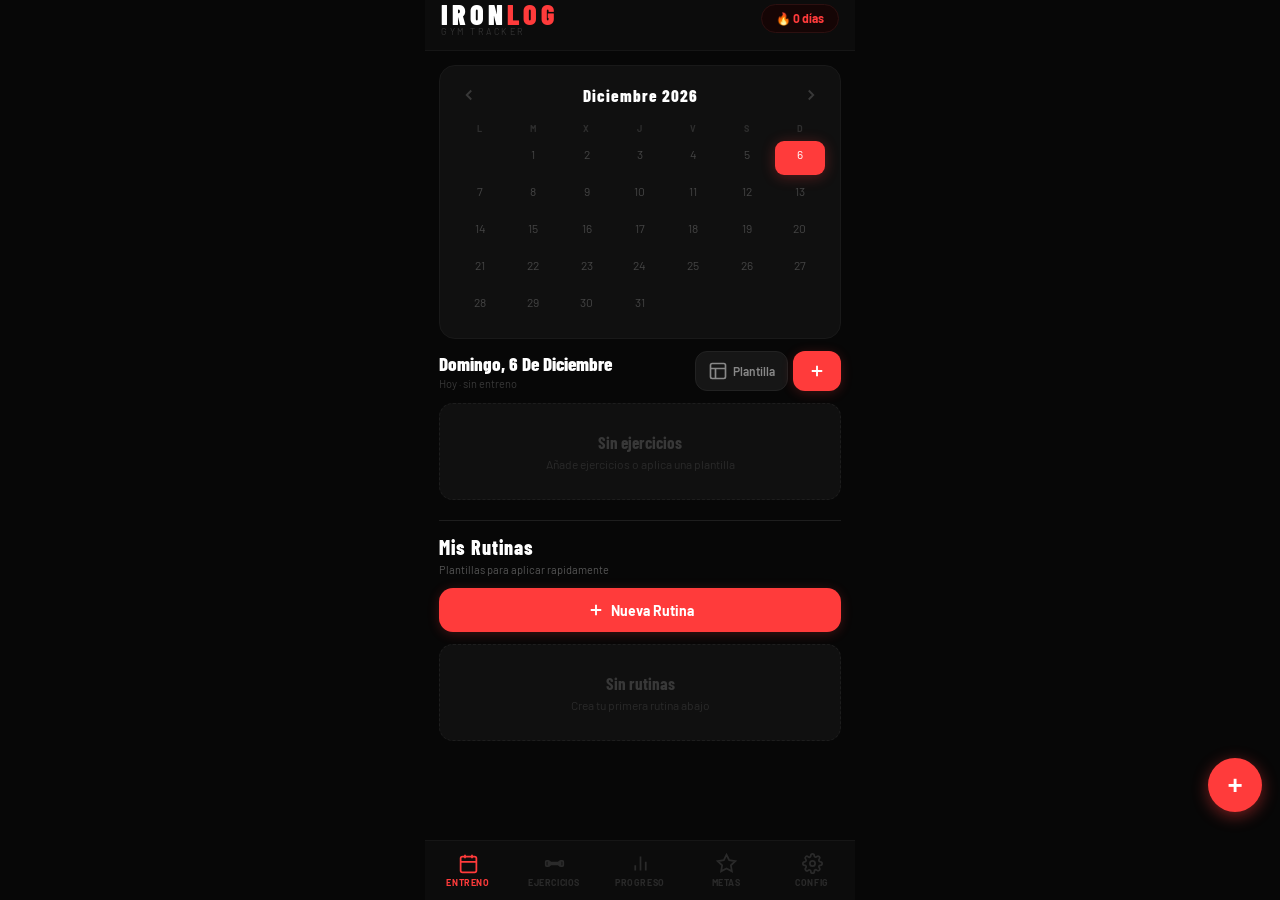
==== commit 3fccf194: "Add files via upload" ====
--- a/index.html
+++ b/index.html
@@ -2,1912 +2,47 @@
 <html lang="es">
 <head>
 <meta charset="UTF-8"/>
-<meta name="viewport" content="width=device-width,initial-scale=1,viewport-fit=cover"/>
+<meta name="viewport" content="width=device-width,initial-scale=1,maximum-scale=1,minimum-scale=1,user-scalable=no,viewport-fit=cover"/>
 <meta name="apple-mobile-web-app-capable" content="yes"/>
 <meta name="apple-mobile-web-app-status-bar-style" content="black-translucent"/>
 <meta name="apple-mobile-web-app-title" content="IronLog"/>
 <meta name="theme-color" content="#0a0a0a"/>
-<meta name="description" content="IronLog: registro de entrenamientos, rutinas, series, progreso y recordatorios de gimnasio."/><meta name="color-scheme" content="dark"/><title>IronLog</title>
+<meta name="color-scheme" content="dark"/>
+<meta name="description" content="IronLog: registro de entrenamientos, rutinas, series, progreso y recordatorios de gimnasio."/>
+<link rel="manifest" href="manifest.json"/>
+<link rel="apple-touch-icon" href="assets/icon-192.png"/>
 <link rel="preconnect" href="https://fonts.googleapis.com"/>
 <link rel="preconnect" href="https://fonts.gstatic.com" crossorigin/>
 <link href="https://fonts.googleapis.com/css2?family=Barlow:ital,wght@0,400;0,500;0,600;1,400&family=Barlow+Condensed:wght@600;700;800;900&display=swap" rel="stylesheet"/>
-<style>
-*{box-sizing:border-box;-webkit-tap-highlight-color:transparent;-webkit-touch-callout:none;-webkit-user-select:none;user-select:none}
-html,body{margin:0;padding:0;background:#070707;color:#e2e2e2;font-family:'Barlow',sans-serif;height:100%;overflow:hidden}
-input,textarea{-webkit-user-select:text;user-select:text}
-input[type=number]::-webkit-inner-spin-button,input[type=number]::-webkit-outer-spin-button{-webkit-appearance:none}
-::-webkit-scrollbar{display:none}
-@keyframes spin{from{transform:rotate(0)}to{transform:rotate(360deg)}}
-@keyframes slideUp{from{transform:translateY(100%)}to{transform:translateY(0)}}
-@keyframes fadeIn{from{opacity:0}to{opacity:1}}
-@keyframes toastIn{from{opacity:0;transform:translateX(-50%) translateY(10px)}to{opacity:1;transform:translateX(-50%) translateY(0)}}
-@keyframes badgePop{0%{transform:scale(.5);opacity:0}80%{transform:scale(1.15)}100%{transform:scale(1);opacity:1}}
-@keyframes timerPulse{0%,100%{transform:scale(1)}50%{transform:scale(1.04)}}
-@keyframes streakGlow{0%,100%{text-shadow:0 0 20px rgba(255,59,59,.25)}50%{text-shadow:0 0 35px rgba(255,59,59,.45)}}
-#app{max-width:430px;margin:0 auto;height:100dvh;display:flex;flex-direction:column;overflow:hidden}
-#app[aria-busy="true"]{min-height:100dvh}
-.boot{display:flex;justify-content:center;align-items:center;height:100vh;background:#0a0a0a}
-.boot-card{text-align:center}
-.boot-spinner{width:36px;height:36px;border:3px solid #1e1e1e;border-top:3px solid #FF3B3B;border-radius:50%;animation:spin .8s linear infinite;margin:0 auto 12px}
-.boot-text{color:#444;font-size:13px;margin:0}
-/* HEADER */
-.hdr{padding:env(safe-area-inset-top,20px) 16px 13px;background:#0c0c0c;border-bottom:1px solid #161616;display:flex;justify-content:space-between;align-items:center;flex-shrink:0}
-.logo{font-family:'Barlow Condensed',sans-serif;font-weight:900;font-size:28px;letter-spacing:4px;color:#fff;line-height:1}
-.logo span{color:#FF3B3B}
-.logo-sub{font-size:9px;color:#333;letter-spacing:2.5px;text-transform:uppercase;margin-top:-2px}
-.hdr-right{display:flex;align-items:center;gap:8px}
-.sbadge{background:#150505;border:1px solid #2d1010;border-radius:22px;padding:6px 14px;font-size:12px;color:#FF3B3B;font-weight:700;display:flex;align-items:center;gap:5px;cursor:pointer;transition:opacity .2s}
-.sbadge:active{opacity:.7}
-/* LAYOUT */
-.content{flex:1;overflow-y:auto;overflow-x:hidden;padding:14px 14px 96px;-webkit-overflow-scrolling:touch;height:0}
-.nav{position:fixed;bottom:0;left:50%;transform:translateX(-50%);width:100%;max-width:430px;background:#0c0c0c;border-top:1px solid #161616;display:flex;padding:8px 0;padding-bottom:calc(8px + env(safe-area-inset-bottom,0px));z-index:100}
-.nb{flex:1;display:flex;flex-direction:column;align-items:center;gap:3px;background:none;border:none;color:#2a2a2a;cursor:pointer;padding:4px 0;font-family:'Barlow',sans-serif;transition:color .2s}
-.nb.on{color:#FF3B3B}
-.nb svg{width:21px;height:21px}
-.nl{font-size:9px;letter-spacing:.6px;text-transform:uppercase;font-weight:700}
-/* CARDS */
-.card{background:#101010;border-radius:16px;padding:15px;border:1px solid #191919;margin-bottom:12px}
-.ct{font-size:10px;color:#383838;text-transform:uppercase;letter-spacing:1.2px;font-weight:700;margin-bottom:10px}
-.stitle{font-family:'Barlow Condensed',sans-serif;font-weight:900;font-size:22px;color:#fff;letter-spacing:1px;margin-bottom:12px}
-/* CALENDAR */
-.cal-hdr{display:flex;align-items:center;justify-content:space-between;margin-bottom:10px}
-.cal-tit{font-family:'Barlow Condensed',sans-serif;font-weight:800;font-size:17px;color:#fff;letter-spacing:1px}
-.cal-grid{display:grid;grid-template-columns:repeat(7,1fr);gap:3px}
-.cdl{text-align:center;font-size:9px;color:#2e2e2e;font-weight:700;padding:4px 0;text-transform:uppercase;letter-spacing:.5px}
-.cd{display:flex;flex-direction:column;align-items:center;padding:6px 2px;border-radius:9px;border:none;background:none;color:#444;cursor:pointer;font-size:12px;gap:2px;font-family:'Barlow',sans-serif;width:100%;min-height:34px;transition:all .15s}
-.cd.sel{background:#FF3B3B;color:#fff;box-shadow:0 2px 14px rgba(255,59,59,.3)}
-.cd.tod:not(.sel){background:#160606;color:#FF3B3B;font-weight:700;border:1px solid #281010}
-.dot{width:4px;height:4px;border-radius:50%;background:#FF3B3B}
-.cd.sel .dot{background:rgba(255,255,255,.75)}
-/* DAY HEADER */
-.dhdr{display:flex;justify-content:space-between;align-items:center;margin-bottom:12px}
-.dtit{font-family:'Barlow Condensed',sans-serif;font-weight:800;font-size:19px;color:#fff;text-transform:capitalize}
-.dmeta{font-size:11px;color:#383838;margin-top:2px}
-/* BUTTONS */
-.bp{background:#FF3B3B;color:#fff;border:none;border-radius:12px;padding:9px 15px;cursor:pointer;display:flex;align-items:center;gap:6px;font-family:'Barlow',sans-serif;font-weight:700;font-size:13px;transition:all .15s;box-shadow:0 2px 12px rgba(255,59,59,.22)}
-.bp:active{opacity:.8;transform:scale(.98)}
-.bs{background:#161616;color:#888;border:1px solid #222;border-radius:12px;padding:9px 12px;cursor:pointer;display:flex;align-items:center;gap:5px;font-family:'Barlow',sans-serif;font-weight:600;font-size:12px;transition:opacity .15s}
-.bs:active{opacity:.75}
-.bf{width:100%;justify-content:center;padding:13px;border-radius:14px;font-size:14px;margin-top:10px}
-.bas{display:flex;align-items:center;gap:5px;color:#FF3B3B;background:none;border:1px dashed #2c1010;border-radius:10px;padding:9px 14px;cursor:pointer;font-family:'Barlow',sans-serif;font-weight:600;font-size:13px;width:100%;justify-content:center;margin-top:5px;transition:background .2s}
-.bas:active{background:#140505}
-.bi{background:none;border:none;color:#383838;cursor:pointer;padding:5px;display:flex;align-items:center;border-radius:8px;transition:color .15s}
-.bi:active,.bi:hover{color:#FF3B3B}
-.bism{background:none;border:none;color:#383838;cursor:pointer;padding:4px;display:flex;align-items:center;border-radius:7px;transition:color .15s}
-.bism:active{color:#FF3B3B}
-/* EXERCISE CARD */
-.exc{background:#101010;border-radius:14px;padding:13px;border:1px solid #191919;margin-bottom:10px}
-.exch{display:flex;align-items:flex-start;gap:6px;margin-bottom:9px}
-.exn{font-family:'Barlow Condensed',sans-serif;font-weight:800;font-size:17px;color:#fff}
-.mtag{font-size:10px;padding:3px 9px;border-radius:20px;border:1px solid #202020;color:#444;font-family:'Barlow',sans-serif;display:inline-block;margin-top:3px;background:#151515}
-.pb{height:3px;background:#181818;border-radius:2px;margin-bottom:11px;overflow:hidden}
-.pf{height:100%;background:linear-gradient(90deg,#FF3B3B,#ff6363);border-radius:2px;transition:width .4s}
-/* SETS */
-.sh{display:grid;grid-template-columns:28px 1fr 1fr 34px 34px;gap:4px;margin-bottom:4px}
-.sl{font-size:9px;color:#383838;text-transform:uppercase;letter-spacing:.6px;font-weight:700}
-.sr{display:grid;grid-template-columns:28px 1fr 1fr 34px 34px;gap:4px;align-items:center;padding:5px 3px;border-radius:8px;margin-bottom:3px;transition:background .2s}
-.sr.done{background:#091a09}
-.sn{font-size:12px;color:#383838;font-family:'Barlow Condensed',sans-serif;font-weight:700;text-align:center}
-.sv{font-size:13px;color:#d0d0d0;font-family:'Barlow Condensed',sans-serif;font-weight:700}
-.ck{width:30px;height:30px;border-radius:8px;border:2px solid #212121;background:transparent;cursor:pointer;display:flex;align-items:center;justify-content:center;transition:all .2s}
-.ck.done{background:#0c320c;border-color:#1e5c1e;color:#4CAF50}
-/* BULK KG */
-.bkr{display:flex;align-items:center;gap:7px;padding:8px 10px;background:#0b0b0b;border-radius:9px;margin-top:7px;border:1px solid #181818}
-.bkl{font-size:10px;color:#383838;flex:1}
-.bki{background:#181818;border:1px solid #232323;border-radius:8px;padding:5px 8px;color:#e0e0e0;font-size:13px;font-family:'Barlow Condensed',sans-serif;font-weight:700;width:58px;text-align:center;outline:none}
-.set-inp{background:#181818;border:1px solid #232323;border-radius:7px;padding:5px 4px;color:#e0e0e0;font-family:'Barlow Condensed',sans-serif;font-weight:700;font-size:13px;width:100%;text-align:center;outline:none;-webkit-user-select:text;user-select:text}
-.set-inp:focus{border-color:#FF3B3B;background:#1e1e1e}
-.btn-all{background:#0c280c;border:1px solid #1a401a;color:#4CAF50;border-radius:8px;padding:5px 11px;font-size:11px;font-weight:700;cursor:pointer;font-family:'Barlow',sans-serif;display:flex;align-items:center;gap:4px}
-/* TEMPLATES */
-.tc{background:#101010;border-radius:14px;padding:13px;border:1px solid #191919;margin-bottom:10px}
-.tn{font-family:'Barlow Condensed',sans-serif;font-weight:800;font-size:16px;color:#fff}
-.tm{font-size:11px;color:#383838;margin-top:2px}
-.etag{font-size:10px;padding:3px 8px;border-radius:20px;border:1px solid #202020;color:#444;font-family:'Barlow',sans-serif;background:none;display:inline-block;margin:2px}
-/* STAT GRID */
-.sg{display:grid;grid-template-columns:1fr 1fr 1fr;gap:8px;margin-bottom:14px}
-.sc{background:#101010;border-radius:14px;padding:13px 10px;border:1px solid #191919;text-align:center}
-.sv2{font-family:'Barlow Condensed',sans-serif;font-weight:900;font-size:26px;color:#FF3B3B}
-.sl2{font-size:9px;color:#383838;text-transform:uppercase;letter-spacing:.5px;margin-top:2px;font-weight:700}
-.sd{font-size:9px;font-weight:700;margin-top:3px;border-radius:4px;padding:1px 5px;display:inline-block}
-.du{color:#4CAF50;background:#091909}.dd{color:#FF3B3B;background:#190909}.de{color:#404040}
-/* CHART */
-.cw{width:100%;overflow:hidden;margin-top:6px}.cw svg{width:100%;height:auto}
-/* MODAL */
-.ov{position:fixed;inset:0;background:rgba(0,0,0,.85);z-index:200;display:flex;align-items:flex-end;justify-content:center;backdrop-filter:blur(3px);animation:fadeIn .18s}
-.md{background:#101010;border-radius:20px 20px 0 0;width:100%;max-width:430px;max-height:92vh;overflow-y:auto;border-top:1px solid #1e1e1e;animation:slideUp .26s cubic-bezier(.32,1.1,.64,1)}
-.mdh{display:flex;justify-content:space-between;align-items:center;padding:16px 16px 11px;border-bottom:1px solid #191919;position:sticky;top:0;background:#101010;z-index:1}
-.mdt{font-family:'Barlow Condensed',sans-serif;font-weight:800;font-size:19px;color:#fff}
-.mdb{padding:14px 16px 40px}
-/* PICKER */
-.ps{width:100%;background:#181818;border:1px solid #222;border-radius:10px;padding:11px 14px;color:#e0e0e0;font-size:14px;font-family:'Barlow',sans-serif;outline:none;margin-bottom:10px;transition:border-color .2s}
-.ps:focus{border-color:#FF3B3B}
-.mc{display:flex;gap:6px;overflow-x:auto;margin-bottom:10px;padding-bottom:2px}.mc::-webkit-scrollbar{display:none}
-.mch{padding:5px 12px;border-radius:20px;border:1px solid #222;background:#181818;color:#555;font-size:11px;font-family:'Barlow',sans-serif;cursor:pointer;white-space:nowrap;font-weight:600;transition:all .15s}
-.mch.on{background:#FF3B3B;border-color:#FF3B3B;color:#fff}
-.el{display:flex;flex-direction:column;gap:4px;max-height:360px;overflow-y:auto}
-.eli{display:flex;align-items:center;gap:10px;padding:10px 12px;background:#181818;border-radius:10px;cursor:pointer;border:1px solid transparent;transition:border-color .15s}
-.eli:active{border-color:#FF3B3B}
-.elix{font-size:18px;width:28px;text-align:center}
-.eln{font-family:'Barlow Condensed',sans-serif;font-weight:700;font-size:15px;color:#fff}
-.els{font-size:10px;color:#383838;margin-top:1px}
-/* FORM */
-.il{display:block;font-size:10px;color:#383838;text-transform:uppercase;letter-spacing:.8px;margin-bottom:5px;font-weight:700}
-input[type=text]{width:100%;background:#181818;border:1px solid #222;border-radius:9px;padding:11px 13px;color:#e0e0e0;font-size:14px;font-family:'Barlow',sans-serif;outline:none;margin-bottom:12px;transition:border-color .2s}
-input[type=text]:focus{border-color:#FF3B3B}
-.si{background:#181818;border:1px solid #222;border-radius:8px;padding:9px;color:#e0e0e0;font-size:14px;font-family:'Barlow Condensed',sans-serif;font-weight:700;width:100%;text-align:center;outline:none}
-.serh{display:grid;grid-template-columns:28px 1fr 1fr 32px;gap:5px;margin-bottom:5px}
-.serr{display:grid;grid-template-columns:28px 1fr 1fr 32px;gap:5px;align-items:center;margin-bottom:7px}
-.teb{background:#181818;border-radius:9px;padding:10px;margin-bottom:7px;border:1px solid #222}
-.cdd{width:26px;height:26px;border-radius:50%;border:none;cursor:pointer;outline:2px solid transparent;outline-offset:2px;transition:outline-color .2s}
-.cdd.on{outline-color:#fff}
-/* REC CARDS */
-.rc{background:#101010;border-radius:13px;padding:13px;border:1px solid #191919;margin-bottom:8px;display:flex;gap:10px;align-items:flex-start}
-.ri{font-size:22px;flex-shrink:0;margin-top:1px}
-.rt{font-family:'Barlow Condensed',sans-serif;font-weight:700;font-size:15px;color:#fff;margin-bottom:3px}
-.rx{font-size:12px;color:#666;line-height:1.5}
-/* BODY WEIGHT */
-.eds{background:#181818;border-radius:10px;padding:10px 12px;flex:1;text-align:center;border:1px solid #1e1e1e}
-.edv{font-family:'Barlow Condensed',sans-serif;font-weight:900;font-size:22px;color:#FF3B3B}
-.edl{font-size:9px;color:#383838;text-transform:uppercase;letter-spacing:.5px;margin-top:1px;font-weight:700}
-/* HISTORY */
-.hr{display:flex;align-items:center;gap:8px;padding:8px 10px;background:#181818;border-radius:8px;margin-bottom:5px}
-.hd{font-size:11px;color:#383838;width:72px;flex-shrink:0}
-.hv{font-family:'Barlow Condensed',sans-serif;font-weight:700;font-size:14px;color:#e0e0e0}
-.hrm{font-size:10px;color:#FF3B3B;font-weight:700;margin-left:auto}
-.dbi{display:flex;align-items:center;gap:10px;padding:10px 12px;background:#181818;border-radius:10px;margin-bottom:6px;cursor:pointer;border:1px solid #1e1e1e;transition:border-color .15s}
-.dbi:active{border-color:#FF3B3B}
-/* EMPTY */
-.empty{background:#101010;border-radius:14px;padding:28px 18px;text-align:center;border:1px dashed #1d1d1d;margin-top:6px}
-.emtt{color:#383838;font-family:'Barlow Condensed',sans-serif;font-weight:700;font-size:17px;margin:0 0 5px}
-.emts{color:#2a2a2a;font-size:12px;margin:0}
-/* TIMERS & TOAST */
-.rest-timer{position:fixed;bottom:100px;left:50%;transform:translateX(-50%);background:#091320;border:1px solid #152d4a;color:#4FC3F7;padding:10px 20px;border-radius:40px;font-size:14px;font-weight:700;z-index:500;display:flex;align-items:center;gap:10px;white-space:nowrap;animation:toastIn .22s ease;box-shadow:0 4px 24px rgba(0,0,0,.9)}
-.pr-badge{background:#332500;border:1px solid #FFD700;color:#FFD700;font-size:9px;font-weight:700;padding:2px 6px;border-radius:10px;margin-left:4px;text-transform:uppercase;letter-spacing:.5px;animation:badgePop .3s ease}
-.notes-area{width:100%;background:#181818;border:1px solid #222;border-radius:9px;padding:10px 13px;color:#e0e0e0;font-size:13px;font-family:'Barlow',sans-serif;outline:none;resize:none;min-height:60px;margin-bottom:10px;transition:border-color .2s}
-.notes-area:focus{border-color:#333}
-.toast{position:fixed;bottom:96px;left:50%;transform:translateX(-50%);background:#181818;border:1px solid #282828;color:#e2e2e2;padding:9px 18px;border-radius:40px;font-size:13px;font-weight:600;z-index:400;white-space:nowrap;box-shadow:0 4px 24px rgba(0,0,0,.9);animation:toastIn .22s ease;pointer-events:none}
-/* ACHIEVEMENTS */
-.ach-grid{display:grid;grid-template-columns:1fr 1fr;gap:8px;margin-bottom:12px}
-.ach{background:#101010;border-radius:13px;padding:12px;border:1px solid #191919;text-align:center;transition:all .25s}
-.ach.unlocked{border-color:#332200;background:#110d03}
-.ach-ic{font-size:28px;margin-bottom:5px;filter:grayscale(1);opacity:.25;transition:all .3s}
-.ach.unlocked .ach-ic{filter:none;opacity:1;animation:badgePop .4s ease}
-.ach-n{font-family:'Barlow Condensed',sans-serif;font-weight:700;font-size:13px;color:#383838}
-.ach.unlocked .ach-n{color:#FFD700}
-.ach-d{font-size:10px;color:#2a2a2a;margin-top:2px;line-height:1.4}
-.ach.unlocked .ach-d{color:#666}
-/* GOALS */
-.goal-row{display:flex;align-items:center;gap:10px;padding:10px 12px;background:#181818;border-radius:11px;margin-bottom:6px}
-.goal-info{flex:1}
-.goal-name{font-size:13px;color:#ccc;font-weight:600}
-.goal-bar{height:5px;background:#1e1e1e;border-radius:3px;margin-top:6px;overflow:hidden}
-.goal-fill{height:100%;border-radius:3px;background:#FF3B3B;transition:width .5s}
-.goal-pct{font-family:'Barlow Condensed',sans-serif;font-weight:900;font-size:17px;color:#FF3B3B;flex-shrink:0}
-/* CONFIG */
-.rem-row{display:flex;align-items:center;gap:10px;padding:10px 0;border-bottom:1px solid #181818}
-.rem-info{flex:1}
-.rem-title{font-size:13px;color:#ccc;font-weight:600}
-.rem-sub{font-size:11px;color:#383838;margin-top:1px}
-.tgl{width:44px;height:26px;border-radius:13px;background:#1e1e1e;border:none;cursor:pointer;position:relative;transition:background .25s;flex-shrink:0}
-.tgl.on{background:#FF3B3B}
-.tgl::after{content:'';position:absolute;width:20px;height:20px;border-radius:50%;background:#fff;top:3px;left:3px;transition:transform .25s;box-shadow:0 1px 4px rgba(0,0,0,.5)}
-.tgl.on::after{transform:translateX(18px)}
-/* MISC */
-.custom-badge{font-size:9px;padding:1px 6px;border-radius:10px;background:#10102a;border:1px solid #242450;color:#7B68EE;margin-left:6px;font-weight:700}
-.timer-modal-display{font-family:'Barlow Condensed',sans-serif;font-weight:900;font-size:56px;color:#FF3B3B;text-align:center;margin:30px 0 20px;letter-spacing:2px;animation:timerPulse 1s ease-in-out infinite}
-.timer-input-group{display:flex;gap:12px;align-items:center;margin:12px 0}
-.timer-input-group input{width:70px;padding:10px;background:#181818;border:1px solid #222;border-radius:7px;color:#e0e0e0;text-align:center;font-weight:600;font-size:14px}
-.timer-buttons{display:flex;gap:8px;margin-top:20px}
-.timer-buttons button{flex:1;padding:12px;border-radius:9px;border:none;font-weight:700;font-family:'Barlow',sans-serif;cursor:pointer;transition:opacity .2s}
-.timer-start{background:#FF3B3B;color:#fff}
-.timer-pause{background:#1e1e1e;color:#888}
-.timer-stop{background:#111;color:#444}
-/* PROGRESS SPECIFICS */
-.streak-hero{background:linear-gradient(135deg,#160404 0%,#0f0303 55%,#0d0d0d 100%);border:1px solid #241010;border-radius:18px;padding:20px;margin-bottom:14px;overflow:hidden;position:relative}
-.streak-hero::before{content:'';position:absolute;top:-50px;right:-30px;width:150px;height:150px;background:radial-gradient(circle,rgba(255,59,59,.06) 0%,transparent 70%);pointer-events:none}
-.streak-num{font-family:'Barlow Condensed',sans-serif;font-weight:900;font-size:58px;line-height:.9;color:#FF3B3B;animation:streakGlow 3s ease-in-out infinite}
-.p-label{font-size:10px;color:#333;text-transform:uppercase;letter-spacing:2px;font-weight:700;margin-bottom:10px}
-.divider{height:1px;background:linear-gradient(90deg,transparent,#1c1c1c 30%,#1c1c1c 70%,transparent);margin:16px 0}
-</style>
+<link rel="stylesheet" href="css/main.css"/>
+<title>IronLog</title>
 </head>
 <body>
-<main id="app" aria-busy="true" aria-live="polite"><div class="boot"><div class="boot-card"><div class="boot-spinner" aria-hidden="true"></div><p class="boot-text">Cargando IronLog...</p></div></div></main>
+<main id="app" aria-busy="true" aria-live="polite">
+  <div class="boot"><div class="boot-card"><div class="boot-spinner" aria-hidden="true"></div><p class="boot-text">Cargando IronLog...</p></div></div>
+</main>
 <noscript><div style="padding:16px;color:#e2e2e2;background:#101010;border-top:1px solid #191919">IronLog necesita JavaScript activado para funcionar.</div></noscript>
-<script>
-// ══ EXERCISE DATABASE ══
-const EDB=[
- {id:'e1',n:'Press de Banca Plano',m:'Pecho',q:'Barra',i:'🏋️',tip:'Retrae las escapulas y mantén el pecho alto. Baja la barra hasta rozar el pecho y empuja en trayectoria diagonal hacia arriba. 💡 Es el ejercicio de empuje más estudiado; activa hasta 6 músculos simultáneos.'},
- {id:'e2',n:'Press de Banca Inclinado',m:'Pecho',q:'Barra',i:'🏋️',tip:'Ajusta el banco entre 30-45°. A mayor ángulo, más trabaja el deltoides anterior. Baja la barra a la clavícula. 💡 Desarrolla la "línea alta" del pecho que da volumen superior visible.'},
- {id:'e3',n:'Press de Banca Declinado',m:'Pecho',q:'Barra',i:'🏋️',tip:'Asegura bien los pies. La barra baja hacia la parte baja del esternón. El rango de movimiento es menor pero la tension es máxima. 💡 Permite mover más peso que el plano: hasta un 20% más.'},
- {id:'e4',n:'Press con Mancuernas Plano',m:'Pecho',q:'Mancuernas',i:'💪',tip:'Al bajar, los codos van a 45-75° del torso, no en cruz. Gira levemente las manos al subir para mayor contracción. 💡 Activa más estabilizadores que la barra por el mayor rango de movimiento.'},
- {id:'e5',n:'Press con Mancuernas Inclinado',m:'Pecho',q:'Mancuernas',i:'💪',tip:'Mantén la espalda pegada al banco. Baja las mancuernas hasta nivel de los pectorales. No dejes caer los codos por debajo del banco. 💡 Mejor opción que la barra inclinada para proteger el hombro.'},
- {id:'e6',n:'Aperturas con Mancuernas',m:'Pecho',q:'Mancuernas',i:'💪',tip:'Mantén un leve doblez en los codos durante todo el movimiento. Piensa en abrazar un árbol grande. La tension maxima debe sentirse en el pecho, no en los hombros. 💡 Es un ejercicio de aislamiento, no de fuerza: usa poco peso.'},
- {id:'e7',n:'Aperturas en Polea Cruzada',m:'Pecho',q:'Polea',i:'🔗',tip:'Inclina levemente el torso al frente. Ajusta la polea a la altura de los hombros. Al cruzar las manos al frente, mantén la tension 1-2 segundos. 💡 Ofrece tension constante en todo el recorrido, a diferencia de la mancuerna.'},
- {id:'e8',n:'Press en Maquina Pecho',m:'Pecho',q:'Maquina',i:'⚙️',tip:'Ajusta el asiento para que las manillas queden a la altura del pecho. Empuja de forma controlada y no dejes que el peso descanse entre reps. 💡 Ideal para fatigar el músculo al final del entrenamiento con seguridad.'},
- {id:'e9',n:'Fondos en Paralelas',m:'Pecho',q:'Peso Corporal',i:'🤸',tip:'Para enfatizar pecho: inclina el torso hacia adelante y abre levemente los codos. Para triceps: torso recto y codos pegados al cuerpo. 💡 Considerado el "press de banca" del peso corporal: muy funcional.'},
- {id:'e10',n:'Pullover con Mancuerna',m:'Pecho',q:'Mancuernas',i:'💪',tip:'Acuéstate transversal en el banco, solo con la parte alta de la espalda apoyada. Baja la mancuerna en arco detrás de la cabeza manteniendo los codos semiflexionados. 💡 Expande la caja torácica si se hace en etapas de crecimiento juvenil.'},
- {id:'e11',n:'Peso Muerto',m:'Espalda',q:'Barra',i:'🏋️',tip:'Pies al ancho de caderas, barra sobre el mediopié. Empuja el suelo, no jales la barra. Mantén la espalda neutra en todo momento. 💡 El movimiento que recluta más masa muscular total del cuerpo humano.'},
- {id:'e12',n:'Dominadas',m:'Espalda',q:'Peso Corporal',i:'🤸',tip:'Agarra ligeramente más ancho que los hombros. Inicia el movimiento retrayendo las escapulas, no con los brazos. Lleva el pecho a la barra. 💡 La dominada es el mejor indicador de ratio fuerza/peso corporal.'},
- {id:'e13',n:'Jalon al Pecho',m:'Espalda',q:'Polea',i:'🔗',tip:'Agarre ligeramente más ancho que hombros. Inclina el torso 10-15° atrás. Lleva la barra a la clavícula apretando los dorsales. 💡 Simula la dominada: úsalo para progresar hacia las dominadas reales.'},
- {id:'e14',n:'Jalon Agarre Cerrado',m:'Espalda',q:'Polea',i:'🔗',tip:'Agarre neutro (palmas enfrentadas). Lleva los codos hacia las caderas al bajar. Mayor activación de la parte baja del dorsal. 💡 El agarre cerrado permite mayor rango de movimiento que el ancho.'},
- {id:'e15',n:'Remo con Barra',m:'Espalda',q:'Barra',i:'🏋️',tip:'Inclina el torso a 45° con la espalda recta. Lleva la barra al ombligo, no al pecho. Aprieta las escapulas al finalizar el tirón. 💡 Uno de los mejores constructores de grosor de espalda junto al peso muerto.'},
- {id:'e16',n:'Remo con Mancuerna',m:'Espalda',q:'Mancuernas',i:'💪',tip:'Apoya la rodilla y mano del mismo lado en el banco. Tira la mancuerna hacia la cadera, no hacia el hombro. Permite mayor rango que la barra. 💡 Elimina la limitación de la espalda baja al apoyar el cuerpo.'},
- {id:'e17',n:'Remo en Polea Baja',m:'Espalda',q:'Polea',i:'🔗',tip:'Siéntate erguido con las rodillas levemente flexionadas. Tira hacia el abdomen apretando escapulas al final. No te balancees con el torso. 💡 La polea mantiene tension constante en todo el recorrido.'},
- {id:'e18',n:'Remo en Maquina',m:'Espalda',q:'Maquina',i:'⚙️',tip:'Ajusta el asiento para que los brazos queden paralelos al suelo. Empuja el pecho contra el soporte. Tira pensando en los codos, no en las manos. 💡 Excelente para principiantes: elimina la demanda de estabilización.'},
- {id:'e19',n:'Pull-Over en Polea',m:'Espalda',q:'Polea',i:'🔗',tip:'De pie, inclínate hacia la polea alta. Tira el agarre hacia las caderas con brazos casi rectos. Siente el estiramiento del dorsal. 💡 Uno de los pocos ejercicios que aísla el dorsal ancho sin involucrar el bíceps.'},
- {id:'e20',n:'Hiperextensiones',m:'Espalda',q:'Maquina',i:'⚙️',tip:'Sube solo hasta posición neutra de la columna, no hiperextiendas. Contrae los glúteos al llegar arriba. Puedes añadir peso sosteniendo un disco. 💡 Fortalece los erectores espinales, clave para proteger la espalda baja.'},
- {id:'e21',n:'Encogimientos con Barra',m:'Espalda',q:'Barra',i:'🏋️',tip:'Sube los hombros verticalmente hacia las orejas, sin rotar. Mantén los brazos completamente extendidos. Aguanta 1 segundo arriba. 💡 El trapecio superior puede aguantar más del doble que cualquier otro músculo.'},
- {id:'e22',n:'Remo Invertido',m:'Espalda',q:'Barra',i:'🏋️',tip:'Coloca la barra en un rack a altura de cadera. Cuelga bajo ella con el cuerpo recto. Lleva el pecho a la barra retrayendo las escapulas. 💡 Versión accesible de la dominada: ideal para iniciantes o como finisher.'},
- {id:'e23',n:'Press Militar con Barra',m:'Hombros',q:'Barra',i:'🏋️',tip:'De pie o sentado, empuja la barra desde la clavícula hacia arriba. Al bajar, la barra pasa ligeramente por delante de la cara. Activa el core para estabilizar. 💡 El press de pie activa un 25% más el core que la versión sentada.'},
- {id:'e24',n:'Press Hombro Mancuernas',m:'Hombros',q:'Mancuernas',i:'💪',tip:'Sube las mancuernas en arco, sin chocarlas arriba. El codo va ligeramente adelante del hombro, no en cruz. Baja controlado. 💡 Mayor rango de movimiento que la barra: mejor estiramiento del deltoides.'},
- {id:'e25',n:'Elevaciones Laterales',m:'Hombros',q:'Mancuernas',i:'💪',tip:'Inclina el torso levemente al frente. Sube hasta la altura del hombro con el meñique levemente arriba. No balancees el cuerpo. 💡 El deltoides lateral es el músculo que más da apariencia de anchura al cuerpo.'},
- {id:'e26',n:'Elevaciones Frontales',m:'Hombros',q:'Mancuernas',i:'💪',tip:'Sube un brazo a la vez o los dos juntos hasta la altura del hombro. Mantén el codo ligeramente flexionado. Baja lento. 💡 El deltoides anterior ya recibe estimulo del press de banca: no sobreentrenes.'},
- {id:'e27',n:'Vuelos Posteriores',m:'Hombros',q:'Mancuernas',i:'💪',tip:'Inclínate 45-90° hacia adelante con la espalda plana. Sube los brazos en arco lateral pensando en llevar los codos al techo. 💡 El deltoides posterior es el más descuidado y el más importante para la postura.'},
- {id:'e28',n:'Face Pull',m:'Hombros',q:'Polea',i:'🔗',tip:'Polea a altura de cara, agarre de cuerda. Tira hacia la frente separando las manos al llegar. Los codos van arriba y afuera. 💡 Esencial para la salud del manguito rotador y prevención de lesiones de hombro.'},
- {id:'e29',n:'Arnold Press',m:'Hombros',q:'Mancuernas',i:'💪',tip:'Empieza con palmas hacia ti (como en la cima del curl). Gira las manos mientras empujas hasta quedar con palmas al frente arriba. 💡 Creado por Schwarzenegger: activa los 3 cabezas del deltoides en un solo movimiento.'},
- {id:'e30',n:'Press Hombro Maquina',m:'Hombros',q:'Maquina',i:'⚙️',tip:'Ajusta el asiento para que las manillas queden a la altura de los hombros. Empuja verticalmente sin arquear la espalda. 💡 Más seguro que la barra para quienes tienen molestias en el manguito rotador.'},
- {id:'e31',n:'Elevaciones Laterales Polea',m:'Hombros',q:'Polea',i:'🔗',tip:'La polea en el punto más bajo, agarra el cable cruzando el cuerpo. Sube el brazo lateralmente hasta la altura del hombro. 💡 A diferencia de la mancuerna, mantiene tension constante en todo el arco.'},
- {id:'e32',n:'Curl con Barra',m:'Biceps',q:'Barra',i:'🏋️',tip:'Codos pegados a los costados durante todo el movimiento. Sube en 2 segundos, baja en 3. La barra EZ reduce la tension en la muñeca. 💡 El bíceps se activa al máximo cuando el antebrazo está supinado (palma arriba).'},
- {id:'e33',n:'Curl con Mancuernas',m:'Biceps',q:'Mancuernas',i:'💪',tip:'Al subir, rota el antebrazo para quedar con la palma al frente. Alterna brazos o súbelos juntos. No balancees el torso. 💡 La supinación al subir aumenta la activación del bíceps hasta un 20%.'},
- {id:'e34',n:'Curl Martillo',m:'Biceps',q:'Mancuernas',i:'💪',tip:'Agarre neutro (palmas enfrentadas) durante todo el movimiento. Trabaja el braquial y braquiorradial además del bíceps. 💡 El braquial está debajo del bíceps: desarrollarlo "empuja" el bíceps hacia arriba visualmente.'},
- {id:'e35',n:'Curl en Polea Baja',m:'Biceps',q:'Polea',i:'🔗',tip:'La polea baja mantiene tension constante incluso en la parte baja del recorrido, a diferencia de la mancuerna. Codo fijo al costado. 💡 Ideal como ejercicio final para dar un bombeo completo al bíceps.'},
- {id:'e36',n:'Curl Concentrado',m:'Biceps',q:'Mancuernas',i:'💪',tip:'Siéntate, apoya el codo en la cara interna del muslo. Sube lento y aprieta fuerte al llegar arriba. No gires el torso. 💡 Estudios EMG muestran que es el curl con mayor activación del bíceps braquial.'},
- {id:'e37',n:'Curl en Banco Scott',m:'Biceps',q:'Barra',i:'🏋️',tip:'Los brazos apoyados en el banco eliminan cualquier impulso del cuerpo. No extiendas completamente el codo abajo para no hiperextender. 💡 El banco Scott fue popularizado por Larry Scott, primer Mr. Olympia en 1965.'},
- {id:'e38',n:'Curl Inclinado Mancuernas',m:'Biceps',q:'Mancuernas',i:'💪',tip:'Reclínate en el banco a 45-60°. Los brazos cuelgan hacia atrás del cuerpo, dando un estiramiento máximo al bíceps en la posición baja. 💡 El estiramiento extra en la posición baja estimula más el crecimiento muscular.'},
- {id:'e39',n:'Press Frances',m:'Triceps',q:'Barra',i:'🏋️',tip:'Tumbado, baja la barra hacia la frente o detrás de la cabeza doblando solo los codos. Mantén los codos apuntando al techo sin abrirlos. 💡 Es el ejercicio de aislamiento de tríceps más efectivo para la cabeza larga.'},
- {id:'e40',n:'Extension Polea Alta',m:'Triceps',q:'Polea',i:'🔗',tip:'Codos pegados a la cabeza, empuja hacia abajo extendiendo completamente. No muevas los hombros. Agarre de cuerda o barra V. 💡 La polea mantiene tension en todo el recorrido, ideal para el "pump" de triceps.'},
- {id:'e41',n:'Fondos en Banco',m:'Triceps',q:'Peso Corporal',i:'🤸',tip:'Manos apoyadas detrás en el banco, pies al frente. Baja doblando los codos hasta los 90°. Para más dificultad, eleva los pies. 💡 El tríceps representa el 60-65% del volumen del brazo: entrenarlo es clave.'},
- {id:'e42',n:'Press Cerrado',m:'Triceps',q:'Barra',i:'🏋️',tip:'Agarre al ancho de los hombros o algo más estrecho. Codos cerca del cuerpo al bajar. Excelente combinación de masa y fuerza de tríceps. 💡 Permite manejar mucho más peso que los ejercicios de aislamiento de tríceps.'},
- {id:'e43',n:'Patada de Triceps',m:'Triceps',q:'Mancuernas',i:'💪',tip:'Inclínate con el torso paralelo al suelo. Lleva el codo a 90° y extiende completamente. Mantén el brazo paralelo al suelo al extender. 💡 Máxima contracción cuando el brazo está completamente extendido y paralelo al suelo.'},
- {id:'e44',n:'Extension Triceps Sobre Cabeza',m:'Triceps',q:'Mancuernas',i:'💪',tip:'Manos superpuestas bajo la mancuerna, codos apuntando al techo. Baja detrás de la cabeza y extiende. Estira la cabeza larga del tríceps. 💡 La cabeza larga del tríceps solo se estira con el brazo sobre la cabeza.'},
- {id:'e45',n:'Extension Polea Cuerda',m:'Triceps',q:'Polea',i:'🔗',tip:'Al extender, separa las cuerdas hacia afuera al llegar abajo para maximizar la contracción. Codos fijos al costado. 💡 La separación de cuerda al final activa las 3 cabezas del tríceps simultáneamente.'},
- {id:'e46',n:'Sentadilla Libre',m:'Piernas',q:'Barra',i:'🏋️',tip:'Pies al ancho de hombros o algo más. Rodillas siguen la dirección de los pies. Baja hasta que los muslos queden paralelos al suelo o más. Pecho arriba siempre. 💡 Activa más de 200 músculos: es el rey de los ejercicios compuestos.'},
- {id:'e47',n:'Sentadilla Goblet',m:'Piernas',q:'Mancuernas',i:'💪',tip:'Sostén la mancuerna verticalmente contra el pecho. Los codos dentro de las rodillas ayudan a mantener la postura. Perfecto para aprender la sentadilla. 💡 Ideal para corregir la postura de la sentadilla libre antes de añadir barra.'},
- {id:'e48',n:'Prensa de Piernas',m:'Piernas',q:'Maquina',i:'⚙️',tip:'Los pies altos y separados activan más glúteo e isquiotibiales. Los pies bajos y juntos, más cuádriceps. No bloquees las rodillas al extender. 💡 Permite manejar el doble de peso que la sentadilla libre de forma segura.'},
- {id:'e49',n:'Extension de Cuadriceps',m:'Piernas',q:'Maquina',i:'⚙️',tip:'Sube hasta extensión completa y aguanta 1 segundo. Baja controlado en 3-4 segundos. No uses impulso. 💡 Único ejercicio que aísla el cuádriceps al 100%; úsalo como complemento, no como principal.'},
- {id:'e50',n:'Curl Femoral Tumbado',m:'Piernas',q:'Maquina',i:'⚙️',tip:'Las caderas pegadas al banco durante todo el movimiento. Tira el talón hacia el glúteo de forma explosiva y baja lento. 💡 Los isquiotibiales tienen el mayor potencial de crecimiento de todo el cuerpo inferior.'},
- {id:'e51',n:'Curl Femoral de Pie',m:'Piernas',q:'Maquina',i:'⚙️',tip:'Trabaja una pierna a la vez para corregir desequilibrios. Mantén la cadera estable sin inclinar el torso. Sube explosivo, baja lento. 💡 La versión unilateral detecta y corrige asimetrías entre piernas.'},
- {id:'e52',n:'Peso Muerto Rumano',m:'Piernas',q:'Barra',i:'🏋️',tip:'Rodillas ligeramente flexionadas y fijas. Baja la barra deslizándola por las piernas hasta sentir el estiramiento de los isquios. No redondees la espalda. 💡 Activa más isquiotibiales que el peso muerto convencional gracias al mayor estiramiento.'},
- {id:'e53',n:'Zancadas con Mancuernas',m:'Piernas',q:'Mancuernas',i:'💪',tip:'Da un paso largo al frente. La rodilla trasera baja casi al suelo. El torso permanece erguido. Alterna piernas o haz todas las reps con una antes de cambiar. 💡 Mejora el equilibrio y la coordinación además de la fuerza de piernas.'},
- {id:'e54',n:'Sentadilla Bulgara',m:'Piernas',q:'Mancuernas',i:'💪',tip:'Pie trasero elevado en el banco, pie delantero alejado. Baja la rodilla trasera hacia el suelo. Gran activación de glúteo y cuádriceps unilateral. 💡 Estudios muestran activación similar a la sentadilla libre pero con mucho menor carga espinal.'},
- {id:'e55',n:'Sentadilla Hack',m:'Piernas',q:'Maquina',i:'⚙️',tip:'Pies altos en la plataforma para mayor activación de glúteos. Pies bajos y juntos para enfatizar el cuádriceps. No bloquees rodillas arriba. 💡 Permite trabajar piernas pesado sin cargar la columna vertebral.'},
- {id:'e56',n:'Step-Up',m:'Piernas',q:'Mancuernas',i:'💪',tip:'El banco debe quedar a la altura de la rodilla o algo más. Empuja con el talón del pie sobre el escalón, no con el pie en el suelo. 💡 Imita el patrón de movimiento de subir escaleras: muy funcional para la vida real.'},
- {id:'e57',n:'Hip Thrust con Barra',m:'Gluteos',q:'Barra',i:'🏋️',tip:'Espalda apoyada en el banco a la altura de los omóplatos. Empuja con los talones. Aprieta el glúteo al máximo arriba y aguanta 1-2 seg. 💡 El ejercicio con mayor activación EMG del glúteo mayor de todos los estudiados.'},
- {id:'e58',n:'Patada Trasera en Polea',m:'Gluteos',q:'Polea',i:'🔗',tip:'Tobillo enganchado a la polea baja. Ligeramente inclinado hacia adelante. Lleva la pierna hacia atrás y arriba contrayendo el glúteo. No gires la cadera. 💡 Mantiene tension constante durante todo el recorrido del glúteo.'},
- {id:'e59',n:'Abduccion de Cadera',m:'Gluteos',q:'Maquina',i:'⚙️',tip:'Siéntate erguido o inclínate levemente hacia adelante para cambiar el énfasis entre glúteo medio y mayor. Abre lento y controla el cierre. 💡 El glúteo medio es fundamental para la estabilidad de rodilla y cadera al caminar.'},
- {id:'e60',n:'Puente de Gluteo',m:'Gluteos',q:'Peso Corporal',i:'🤸',tip:'Tumbado boca arriba, pies al ancho de caderas. Empuja con los talones y sube las caderas apretando el glúteo arriba. Aguanta 2 segundos. 💡 Perfecta activación del glúteo sin cargar la columna: ideal para calentamiento.'},
- {id:'e61',n:'Sentadilla Sumo',m:'Gluteos',q:'Barra',i:'🏋️',tip:'Pies más anchos que los hombros con puntas hacia afuera. La barra desciende en línea recta. Mayor activación de aductores y glúteos que la sentadilla normal. 💡 Los powerlifters sumo pueden manejar más peso porque acortan el recorrido.'},
- {id:'e62',n:'Elevacion de Talones de Pie',m:'Pantorrillas',q:'Maquina',i:'⚙️',tip:'Sube hasta la máxima contracción y aguanta 1 segundo. Baja hasta sentir el estiramiento completo. El rango completo es clave. 💡 Las pantorrillas necesitan alto volumen (15-25 reps) porque están adaptadas a caminar.'},
- {id:'e63',n:'Elevacion de Talones Sentado',m:'Pantorrillas',q:'Maquina',i:'⚙️',tip:'Rodillas flexionadas activan más el sóleo que el gastrocnemio. Combínalo con la versión de pie para trabajar ambas cabezas. 💡 El sóleo es el músculo de pantorrilla más grande y profundo, frecuentemente ignorado.'},
- {id:'e64',n:'Elevacion Talones con Barra',m:'Pantorrillas',q:'Barra',i:'🏋️',tip:'Barra sobre los hombros, pies ligeramente fuera del borde de un step. Máximo rango de movimiento arriba y abajo. 💡 La pantorrilla tiene la mayor densidad de fibras de contracción lenta del cuerpo.'},
- {id:'e65',n:'Plancha',m:'Core',q:'Peso Corporal',i:'🤸',tip:'Cuerpo en línea recta de cabeza a talones. Aprieta glúteos y abdomen. Respira normalmente. No dejes caer las caderas ni las eleves. 💡 Activa transverso abdominal, clave para la estabilidad lumbar y protección de espalda.'},
- {id:'e66',n:'Crunch Abdominal',m:'Core',q:'Peso Corporal',i:'🤸',tip:'No jales la cabeza con las manos. Sube solo hasta que los omóplatos despeguen del suelo. Exhala al subir. El rango de movimiento es corto. 💡 El recto abdominal no se inserta en las costillas: solo necesita un pequeño rango de flexión.'},
- {id:'e67',n:'Crunch Inverso',m:'Core',q:'Peso Corporal',i:'🤸',tip:'Tumbado, sube las caderas del suelo llevando las rodillas hacia el pecho. El movimiento lo inicia el abdomen bajo, no el impulso de las piernas. 💡 Activa más la porción inferior del recto abdominal que el crunch convencional.'},
- {id:'e68',n:'Russian Twist',m:'Core',q:'Peso Corporal',i:'🤸',tip:'Pies levantados del suelo, torso a 45°. Rota los hombros, no solo los brazos. Añade peso cuando la versión sin peso sea sencilla. 💡 Trabaja los oblicuos, cruciales para la rotación del torso en deportes de contacto.'},
- {id:'e69',n:'Rueda Abdominal',m:'Core',q:'Accesorios',i:'⚙️',tip:'Empieza de rodillas. Rueda hacia adelante solo hasta donde puedas volver sin que la espalda se arquee. Progresa gradualmente. 💡 Uno de los ejercicios de core más difíciles: activa el abdomen con alta intensidad.'},
- {id:'e70',n:'Elevacion de Piernas Colgado',m:'Core',q:'Peso Corporal',i:'🤸',tip:'Cuelga de la barra con agarre firme. Sube las piernas rectas o dobladas hasta la altura de la cadera o más. Baja controlado sin balancearte. 💡 Activa los flexores de cadera y el recto abdominal simultáneamente con alta intensidad.'},
- {id:'e71',n:'Crunch en Polea',m:'Core',q:'Polea',i:'🔗',tip:'De rodillas frente a la polea alta, cuerda en la nuca. Flexiona el torso hacia las rodillas contrayendo el abdomen. La cadera no se mueve. 💡 La resistencia externa de la polea permite progresar el crunch abdominal con más carga.'},
- {id:'e72',n:'Oblicuos en Polea',m:'Core',q:'Polea',i:'🔗',tip:'De pie lateral a la polea, jala hacia abajo y al lado contrario rotando el torso. Mantén las caderas fijas. Trabaja ambos lados. 💡 Los oblicuos son los músculos que más contribuyen a la cintura delgada y marcada.'},
- {id:'e73',n:'Cinta de Correr',m:'Cardio',q:'Maquina',i:'🏃',tip:'Zona 2 (puedes hablar) para quema de grasa. Intervalo (30s rápido / 90s lento) para resistencia cardiovascular. No te apoyes en los pasamanos. 💡 30 min de cardio zona 2 triplican las mitocondrias musculares en 8 semanas.'},
- {id:'e74',n:'Bicicleta Estatica',m:'Cardio',q:'Maquina',i:'🚴',tip:'Ajusta el asiento para que la rodilla quede ligeramente flexionada abajo del pedaleo. Intervalos de alta intensidad (20s al max / 40s lento) son muy efectivos. 💡 El ciclismo HIIT quema más calorías en 20 min que 45 min de cardio suave.'},
- {id:'e75',n:'Eliptica',m:'Cardio',q:'Maquina',i:'🏃',tip:'Mantén el torso erguido y empuja también con los brazos. El impacto es casi cero, ideal para recuperación activa. Varía la resistencia. 💡 La elíptica es la máquina de cardio con menor impacto articular de todas las disponibles.'},
- {id:'e76',n:'Remo Ergometro',m:'Cardio',q:'Maquina',i:'🚣',tip:'El movimiento correcto: piernas primero, luego inclina el torso, finalmente jala los brazos. Al volver: brazos, torso, piernas. 💡 El remo trabaja el 86% de los músculos del cuerpo: es el cardio más completo que existe.'},
- {id:'e77',n:'Saltar a la Comba',m:'Cardio',q:'Accesorios',i:'⚡',tip:'Aterriza suavemente sobre el metatarso (bola del pie), no sobre el talón. Codos cerca del cuerpo. Empieza con 30 segundos y progresa. 💡 10 minutos de comba equivalen cardio-vascularmente a 30 minutos de jogging.'},
- {id:'e78',n:'Burpees',m:'Cardio',q:'Peso Corporal',i:'🤸',tip:'Secuencia: de pie → sentadilla → plancha → flexión (opcional) → salto explosivo arriba. Mantén el core activo en la plancha. 💡 Es el ejercicio de peso corporal que más calorías quema por minuto: hasta 15 kcal/min.'},
-];
-
-const MUSCLES=['Todos','Pecho','Espalda','Hombros','Biceps','Triceps','Piernas','Gluteos','Pantorrillas','Core','Cardio','Personalizado'];
-const COLORS=['#FF3B3B','#FF8C00','#FFD700','#00C9FF','#7B68EE','#00D084','#FF69B4'];
-const MONTHS=['Enero','Febrero','Marzo','Abril','Mayo','Junio','Julio','Agosto','Septiembre','Octubre','Noviembre','Diciembre'];
-const WDS=['L','M','X','J','V','S','D'];
-
-const QUOTES=[
- {q:'El dolor que sientes hoy sera la fuerza que sentiras manana.',a:'Arnold Schwarzenegger'},
- {q:'No cuentes los dias, haz que los dias cuenten.',a:'Muhammad Ali'},
- {q:'El exito no se da. Se gana. En la pista, en el campo, en el gimnasio.',a:'Michael Jordan'},
- {q:'Si no vives para entrenar, entrena para vivir.',a:'Flex Wheeler'},
- {q:'La diferencia entre lo imposible y lo posible reside en la determinacion.',a:'Tommy Lasorda'},
- {q:'Las pesas no te dicen mentiras. El que hace trampa eres tu.',a:'Ronnie Coleman'},
- {q:'Tu cuerpo puede soportarlo. Es tu mente la que tienes que convencer.',a:'Desconocido'},
- {q:'Cada rep te acerca mas a quien quieres ser.',a:'IronLog'},
- {q:'El gym no es castigo, es tu recompensa despues de un dia duro.',a:'Desconocido'},
- {q:'Los campeones no se hacen en el gym. Se hacen de algo que llevan muy adentro.',a:'Muhammad Ali'},
-];
-
-const ACHIEVEMENTS=[
- {id:'a1',ic:'🏅',n:'Primer Paso',d:'Registra tu primer ejercicio',cat:'Inicio',check:function(d){return Object.keys(d.workouts).some(function(k){return d.workouts[k].length>0;});}},
- {id:'a2',ic:'✅',n:'Primera Serie',d:'Marca tu primera serie como hecha',cat:'Inicio',check:function(d){return Object.values(d.workouts).some(function(day){return day.some(function(e){return e.sets.some(function(s){return s.done;});});});}},
- {id:'a3',ic:'📋',n:'Primer Peso',d:'Registra tu peso por primera vez',cat:'Inicio',check:function(d){return (d.bodyWeight||[]).length>0;}},
- {id:'b1',ic:'🔥',n:'Racha 3 dias',d:'Entrena 3 dias seguidos',cat:'Racha',check:function(d,streak){return streak>=3;}},
- {id:'b2',ic:'💎',n:'Semana Perfecta',d:'Entrena 7 dias seguidos',cat:'Racha',check:function(d,streak){return streak>=7;}},
- {id:'b3',ic:'⚡',n:'Quincenal',d:'15 dias de racha',cat:'Racha',check:function(d,streak){return streak>=15;}},
- {id:'b4',ic:'🏆',n:'Mes de Hierro',d:'30 dias consecutivos',cat:'Racha',check:function(d,streak){return streak>=30;}},
- {id:'c1',ic:'🌱',n:'5 Entrenos',d:'Completa 5 sesiones',cat:'Sesiones',check:function(d){return Object.keys(d.workouts).filter(function(k){return d.workouts[k].length>0;}).length>=5;}},
- {id:'c2',ic:'💪',n:'10 Entrenos',d:'Completa 10 sesiones',cat:'Sesiones',check:function(d){return Object.keys(d.workouts).filter(function(k){return d.workouts[k].length>0;}).length>=10;}},
- {id:'c3',ic:'🔩',n:'25 Entrenos',d:'Completa 25 sesiones',cat:'Sesiones',check:function(d){return Object.keys(d.workouts).filter(function(k){return d.workouts[k].length>0;}).length>=25;}},
- {id:'c4',ic:'🦾',n:'50 Entrenos',d:'Completa 50 sesiones',cat:'Sesiones',check:function(d){return Object.keys(d.workouts).filter(function(k){return d.workouts[k].length>0;}).length>=50;}},
- {id:'c5',ic:'🦁',n:'100 Entrenos',d:'100 sesiones completadas',cat:'Sesiones',check:function(d){return Object.keys(d.workouts).filter(function(k){return d.workouts[k].length>0;}).length>=100;}},
- {id:'d1',ic:'📈',n:'50 Series',d:'Completa 50 series',cat:'Series',check:function(d){return Object.values(d.workouts).reduce(function(a,day){return a+day.reduce(function(b,e){return b+e.sets.filter(function(s){return s.done;}).length;},0);},0)>=50;}},
- {id:'d2',ic:'📊',n:'250 Series',d:'Completa 250 series en total',cat:'Series',check:function(d){return Object.values(d.workouts).reduce(function(a,day){return a+day.reduce(function(b,e){return b+e.sets.filter(function(s){return s.done;}).length;},0);},0)>=250;}},
- {id:'d3',ic:'🎖️',n:'1000 Series',d:'1000 series marcadas — elite',cat:'Series',check:function(d){return Object.values(d.workouts).reduce(function(a,day){return a+day.reduce(function(b,e){return b+e.sets.filter(function(s){return s.done;}).length;},0);},0)>=1000;}},
- {id:'e1',ic:'🦵',n:'Dia de Piernas',d:'Haz un entreno de piernas',cat:'Musculos',check:function(d){return Object.values(d.workouts).some(function(day){return day.some(function(e){return e.muscle==='Piernas'&&e.sets.some(function(s){return s.done;});});});}},
- {id:'e8',ic:'🎯',n:'Cuerpo Completo',d:'Entrena todos los grupos musculares',cat:'Musculos',check:function(d){var ms=new Set(Object.values(d.workouts).reduce(function(a,day){return a.concat(day.filter(function(e){return e.sets.some(function(s){return s.done;});}).map(function(e){return e.muscle;}));},[]));return ['Pecho','Espalda','Hombros','Piernas','Biceps','Triceps'].every(function(m){return ms.has(m);});}},
- {id:'f1',ic:'🎯',n:'Principiante de Banca',d:'Press de banca: 40kg o mas',cat:'Fuerza',check:function(d){return Object.values(d.workouts).some(function(day){return day.some(function(e){return e.name==='Press de Banca Plano'&&e.sets.some(function(s){return s.done&&s.weight>=40;});});});}},
- {id:'f2',ic:'🔥',n:'Banca Intermedio',d:'Press de banca: 80kg o mas',cat:'Fuerza',check:function(d){return Object.values(d.workouts).some(function(day){return day.some(function(e){return e.name==='Press de Banca Plano'&&e.sets.some(function(s){return s.done&&s.weight>=80;});});});}},
- {id:'f3',ic:'🏆',n:'Banca 100kg',d:'Press de banca: 100kg — club del centenar',cat:'Fuerza',check:function(d){return Object.values(d.workouts).some(function(day){return day.some(function(e){return e.name==='Press de Banca Plano'&&e.sets.some(function(s){return s.done&&s.weight>=100;});});});}},
- {id:'f4',ic:'🦵',n:'Sentadilla Solida',d:'Sentadilla: 60kg o mas',cat:'Fuerza',check:function(d){return Object.values(d.workouts).some(function(day){return day.some(function(e){return e.name==='Sentadilla Libre'&&e.sets.some(function(s){return s.done&&s.weight>=60;});});});}},
- {id:'f5',ic:'💀',n:'Peso Muerto Solido',d:'Peso muerto: 80kg o mas',cat:'Fuerza',check:function(d){return Object.values(d.workouts).some(function(day){return day.some(function(e){return e.name==='Peso Muerto'&&e.sets.some(function(s){return s.done&&s.weight>=80;});});});}},
- {id:'g1',ic:'📋',n:'Planificador',d:'Crea tu primera rutina',cat:'Rutinas',check:function(d){return d.templates&&d.templates.length>0;}},
-];
-
-// ══ STORAGE ══
-var SK='ironlog_v7';
-function ld(){try{var r=localStorage.getItem(SK);return r?JSON.parse(r):null;}catch(e){return null;}}
-function sv(d){try{localStorage.setItem(SK,JSON.stringify(d));}catch(e){console.error(e);}}
-function uid(){return Math.random().toString(36).slice(2,9);}
-function dk(d){return d.toISOString().split('T')[0];}
-function getDIM(y,m){return new Date(y,m+1,0).getDate();}
-function getFDW(y,m){var d=new Date(y,m,1).getDay();return d===0?6:d-1;}
-function fmtD(s){var d=new Date(s+'T12:00:00');return d.toLocaleDateString('es-ES',{weekday:'long',day:'numeric',month:'long'});}
-function fmtS(s){var d=new Date(s+'T12:00:00');return d.toLocaleDateString('es-ES',{day:'numeric',month:'short'});}
-function e1rm(w,r){if(r<=1)return w;return Math.round(w*(1+r/30));}
-
-function defaultData(){
- return {workouts:{},templates:[],customExercises:[],bodyWeight:[],workoutNotes:{},goals:{weeklySessions:4,customGoals:[]},reminders:{enabled:false,days:[0,1,2,3,4],time:'18:00'},settings:{weightUnit:'kg'}};
-}
-
-// ══ STATE ══
-var S={
- data:null,restTimer:null,
- tab:'calendar',sel:dk(new Date()),
- cal:{y:new Date().getFullYear(),m:new Date().getMonth()},
- modal:null,exView:null,
- pf:{q:'',muscle:'Todos'},
- toast:null,tt:null,
- quoteIdx:Math.floor(Math.random()*QUOTES.length),
- tplDraft:{id:null,name:'',color:'#FF3B3B',exercises:[]},
- expandedEx: {} // Para manejar los ejercicios que se colapsan/expanden
-};
-
-(function initData(){
- var saved=ld();
- if(saved){
-  S.data=saved;
-  if(!S.data.customExercises)S.data.customExercises=[];
-  if(!S.data.bodyWeight)S.data.bodyWeight=[];
-  if(!S.data.workoutNotes)S.data.workoutNotes={};
-  if(!S.data.goals)S.data.goals={weeklySessions:4,customGoals:[]};
-  if(!S.data.goals.customGoals)S.data.goals.customGoals=[];
-  if(!S.data.reminders)S.data.reminders={enabled:false,days:[0,1,2,3,4],time:'18:00'};
-  if(!S.data.settings)S.data.settings={weightUnit:'kg'};
- } else {
-  S.data=defaultData();sv(S.data);
- }
-})();
-
-function allExercises(){
- var custom=S.data.customExercises||[];
- var cex=custom.map(function(e){return Object.assign({},e,{custom:true});});
- return EDB.concat(cex);
-}
-// O(1) tip lookup via Map built once
-var _EDB_TIP_MAP=null;
-function getExTip(name){
- if(!_EDB_TIP_MAP){_EDB_TIP_MAP={};EDB.forEach(function(e){if(e.tip)_EDB_TIP_MAP[e.n]=e.tip;});}
- return _EDB_TIP_MAP[name]||'';
-}
-
-function st(p){Object.assign(S,p);if(p.data!==undefined)sv(S.data);render();}
-function tst(msg){if(S.tt)clearTimeout(S.tt);var t=setTimeout(function(){st({toast:null,tt:null});},2400);st({toast:msg,tt:t});}
-function cd(){return JSON.parse(JSON.stringify(S.data));}
-
-// ══ STREAK ══
-function calcStreak(w){
- var allDates=Object.keys(w).filter(function(k){return w[k]&&w[k].length>0;}).sort();
- if(!allDates.length)return 0;
- var lastDate=allDates[allDates.length-1];
- var today=dk(new Date());
- var daysSinceLast=(new Date(today)-new Date(lastDate))/86400000;
- if(daysSinceLast>7)return 0;
- var streak=0;
- var d=new Date(lastDate+'T12:00:00');
- for(var i=0;i<365;i++){
-  var k=dk(d);
-  if(w[k]&&w[k].length>0){streak++;d.setDate(d.getDate()-1);}
-  else{
-   var prev=new Date(d);prev.setDate(prev.getDate()-1);
-   var pk=dk(prev);
-   if(w[pk]&&w[pk].length>0){d=prev;}
-   else break;
-  }
- }
- return streak;
-}
-
-// ══ ANALYTICS ══
-function getHist(name,w){
- var h=[];
- Object.keys(w).sort().forEach(function(date){
-  (w[date]||[]).forEach(function(ex){
-   if(ex.name===name&&ex.sets&&ex.sets.length){
-    var doneSets=ex.sets.filter(function(s){return s.done;});
-    if(!doneSets.length)return;
-    var best=doneSets.reduce(function(b,s){var rm=e1rm(s.weight||0,s.reps||1);return rm>b.rm?{w:s.weight||0,r:s.reps||0,rm:rm}:b},{w:0,r:0,rm:0});
-    var vol=doneSets.reduce(function(a,s){return a+(s.weight||0)*(s.reps||0);},0);
-    h.push({date:date,w:best.w,r:best.r,rm:best.rm,vol:vol,sets:doneSets.length});
-   }
-  });
- });
- return h;
-}
-function getUsed(w){
- var map={};
- Object.keys(w).forEach(function(d){
-  (w[d]||[]).forEach(function(ex){
-   var doneSets=(ex.sets||[]).filter(function(s){return s.done;});
-   if(!doneSets.length)return;
-   if(!map[ex.name])map[ex.name]={name:ex.name,muscle:ex.muscle||'',count:0,best:{w:0,r:0,rm:0}};
-   map[ex.name].count++;
-   doneSets.forEach(function(s){var rm=e1rm(s.weight||0,s.reps||1);if(rm>map[ex.name].best.rm)map[ex.name].best={w:s.weight||0,r:s.reps||0,rm:rm};});
-  });
- });
- return Object.values(map).sort(function(a,b){return b.count-a.count;});
-}
-function weekVol(w,wb){
- var now=new Date(),res=[];
- for(var wk=wb;wk>=0;wk--){
-  var ws=new Date(now);ws.setDate(now.getDate()-((now.getDay()||7)-1)-wk*7);
-  var sessions=0;
-  for(var d=0;d<7;d++){var dd=new Date(ws);dd.setDate(dd.getDate()+d);if(w[dk(dd)]&&w[dk(dd)].length)sessions++;}
-  res.push({lbl:wk===0?'Esta sem':ws.toLocaleDateString('es-ES',{day:'numeric',month:'short'}),vol:sessions});
- }
- return res;
-}
-function thisWk(w){
- var now=new Date();var dow=(now.getDay()||7)-1;
- var ws=new Date(now);ws.setDate(now.getDate()-dow);
- var se=0,sets=0,exs=0,lSe=0,lSets=0,lExs=0;
- for(var d=0;d<7;d++){
-  var dd=new Date(ws);dd.setDate(dd.getDate()+d);var k=dk(dd);
-  if(w[k]&&w[k].length){se++;(w[k]||[]).forEach(function(ex){exs++;ex.sets.filter(function(s){return s.done;}).forEach(function(){sets++;});});}
-  var ld2=new Date(ws);ld2.setDate(ld2.getDate()-7+d);var k2=dk(ld2);
-  if(w[k2]&&w[k2].length){lSe++;(w[k2]||[]).forEach(function(ex){lExs++;ex.sets.filter(function(s){return s.done;}).forEach(function(){lSets++;});});}
- }
- return{se:se,sets:sets,exs:exs,lSe:lSe,lSets:lSets,lExs:lExs};
-}
-function muscDist(w){
- var m={};Object.values(w).forEach(function(day){day.forEach(function(ex){var k=ex.muscle||'Otro';m[k]=(m[k]||0)+1;});});return m;
-}
-function genRecs(data){
- var w=data.workouts;
- var dates=Object.keys(w).filter(function(d){return w[d].length>0;}).sort();
- if(!dates.length)return[
-  {ic:'🎯',ti:'Empieza hoy',tx:'Registra tu primer entreno para recibir analisis personalizados.'},
-  {ic:'🥩',ti:'Proteina primero',tx:'Necesitas 1.6-2.2g de proteina por kg al dia. Sin proteina suficiente el entrenamiento no se convierte en musculo.'},
- ];
- var tips=[];
- var last30=dates.filter(function(d){return (new Date()-new Date(d+'T12:00:00'))/86400000<=30;}).length;
- if(last30<8)tips.push({ic:'📅',ti:'Frecuencia baja',tx:'Solo '+last30+' entrenos en 30 dias. Para hipertrofia optima apunta a 3-5 sesiones por semana.'});
- else if(last30>=24)tips.push({ic:'😴',ti:'Posible sobreentrenamiento',tx:last30+' entrenos en 30 dias es mucho. El musculo crece durante el descanso.'});
- else tips.push({ic:'✅',ti:'Frecuencia optima',tx:last30+' entrenos en 30 dias. Estas en la zona ideal. Mantente constante.'});
- var md=muscDist(w);
- if(!md['Piernas']&&dates.length>5)tips.push({ic:'🦵',ti:'No olvides las piernas',tx:'Las piernas son el 70% de tu masa muscular. Squat y peso muerto son fundamentales.'});
- var mainLifts=['Press de Banca Plano','Sentadilla Libre','Peso Muerto','Press Militar con Barra'];
- mainLifts.forEach(function(lift){
-  var h=getHist(lift,w);if(h.length<3)return;
-  var recentRM=Math.max.apply(null,h.slice(-3).map(function(x){return x.rm;}));
-  var oldRM=Math.max.apply(null,h.slice(0,Math.min(3,h.length)).map(function(x){return x.rm;}));
-  var gain=recentRM-oldRM;
-  if(gain>0&&h.length>=4)tips.push({ic:'📈',ti:'Progresando: '+lift,tx:'Tu 1RM estimado subio '+gain+'kg ('+oldRM+'→'+recentRM+'kg). Sigue aumentando peso gradualmente.'});
-  else if(h.length>=5&&gain<=0)tips.push({ic:'⚠️',ti:'Estancamiento: '+lift,tx:'Sin progresion en los ultimos '+h.length+' registros. Prueba cambiar rep range o añadir una semana de descarga.'});
- });
- var gts=[
-  {ic:'💤',ti:'El sueno construye musculo',tx:'El 70% de la GH se libera durante el sueno. Con menos de 7h por noche el crecimiento muscular se reduce notablemente.'},
-  {ic:'🔄',ti:'Semana de descarga',tx:'Cada 6-8 semanas haz una semana al 50-60% del volumen habitual. El sistema nervioso necesita recuperarse.'},
-  {ic:'🎯',ti:'Conexion mente-musculo',tx:'Concentrarte en el musculo que trabajas puede aumentar su activacion hasta un 20-25%. Mueve el peso conscientemente.'},
-  {ic:'🔁',ti:'Sobrecarga progresiva',tx:'El principio mas importante del entrenamiento: cada semana intenta hacer algo mas que la anterior.'},
-  {ic:'🥗',ti:'Carbohidratos antes del entreno',tx:'Los carbos son el combustible del entrenamiento de fuerza. Una comida con arroz o avena 1-2h antes mejora el rendimiento.'},
- ];
- var gIdx=(dates.length+new Date().getDate())%gts.length;
- tips.push(gts[gIdx]);
- return tips.slice(0,6);
-}
-
-// ══ CHARTS ══
-function svgLine(pts,W,H,clr){
- clr=clr||'#FF3B3B';
- if(!pts||pts.length<2)return '<svg width="'+W+'" height="'+H+'"><text x="'+(W/2)+'" y="'+(H/2)+'" text-anchor="middle" fill="#333" font-size="11" font-family="Barlow,sans-serif">Sin datos suficientes</text></svg>';
- var vs=pts.map(function(p){return p.v;});var mn=Math.min.apply(null,vs);var mx=Math.max.apply(null,vs);var rng=mx-mn||1;
- var pl=36,pr=10,pt=14,pb=22;var cw=W-pl-pr;var ch=H-pt-pb;var xs=cw/(pts.length-1);
- var co=pts.map(function(p,i){return{x:pl+i*xs,y:pt+ch-((p.v-mn)/rng)*ch,lbl:p.lbl,v:p.v};});
- var path=co.map(function(c,i){return(i?'L':'M')+c.x.toFixed(1)+','+c.y.toFixed(1);}).join(' ');
- var area=path+' L'+co[co.length-1].x.toFixed(1)+','+(pt+ch)+' L'+co[0].x.toFixed(1)+','+(pt+ch)+' Z';
- var gid='g'+Math.random().toString(36).slice(2,6);
- var yls=[mn,Math.round((mn+mx)/2),mx].map(function(v,i){return '<text x="'+(pl-4)+'" y="'+(pt+ch-i*ch/2+4)+'" text-anchor="end" fill="#444" font-size="9" font-family="Barlow,sans-serif">'+v+'</text>';}).join('');
- var si=pts.length<=6?pts.map(function(_,i){return i;}):[0,Math.floor(pts.length/2),pts.length-1];
- var xls=si.map(function(i){return '<text x="'+co[i].x.toFixed(1)+'" y="'+(H-3)+'" text-anchor="middle" fill="#444" font-size="9" font-family="Barlow,sans-serif">'+pts[i].lbl+'</text>';}).join('');
- var dots=co.map(function(c){return '<circle cx="'+c.x.toFixed(1)+'" cy="'+c.y.toFixed(1)+'" r="3.5" fill="'+clr+'" stroke="#141414" stroke-width="1.5"/>';}).join('');
- return '<svg width="'+W+'" height="'+H+'" viewBox="0 0 '+W+' '+H+'" style="overflow:visible"><defs><linearGradient id="'+gid+'" x1="0" y1="0" x2="0" y2="1"><stop offset="0%" stop-color="'+clr+'" stop-opacity=".2"/><stop offset="100%" stop-color="'+clr+'" stop-opacity="0"/></linearGradient></defs><line x1="'+pl+'" y1="'+pt+'" x2="'+pl+'" y2="'+(pt+ch)+'" stroke="#1e1e1e" stroke-width="1"/><line x1="'+pl+'" y1="'+(pt+ch)+'" x2="'+(pl+cw)+'" y2="'+(pt+ch)+'" stroke="#1e1e1e" stroke-width="1"/><path d="'+area+'" fill="url(#'+gid+')"/><path d="'+path+'" stroke="'+clr+'" stroke-width="2" fill="none" stroke-linecap="round" stroke-linejoin="round"/>'+dots+yls+xls+'</svg>';
-}
-function svgBar(bars,W,H,clr){
- clr=clr||'#FF3B3B';
- var vs=bars.map(function(b){return b.v;});var mx=Math.max.apply(null,vs.concat([1]));
- var pl=6,pr=6,pt=8,pb=20;var cw=W-pl-pr;var ch=H-pt-pb;
- var bw=Math.max(Math.floor(cw/bars.length)-4,4);
- var rects=bars.map(function(b,i){
-  var bh=Math.max((b.v/mx)*ch,b.v>0?4:2);var x=pl+i*(cw/bars.length)+1;var y=pt+ch-bh;
-  return '<rect x="'+x.toFixed(1)+'" y="'+y.toFixed(1)+'" width="'+bw+'" height="'+bh.toFixed(1)+'" rx="3" fill="'+(b.v>0?clr:'#1e1e1e')+'"/><text x="'+((x+bw/2)).toFixed(1)+'" y="'+(H-3)+'" text-anchor="middle" fill="#444" font-size="8.5" font-family="Barlow,sans-serif">'+b.lbl+'</text>';
- }).join('');
- return '<svg width="'+W+'" height="'+H+'" viewBox="0 0 '+W+' '+H+'">'+rects+'</svg>';
-}
-
-// ══ ICONS ══
-var IC={
- plus:'<svg width="18" height="18" fill="none" stroke="currentColor" stroke-width="2.5" viewBox="0 0 24 24"><path d="M12 5v14M5 12h14"/></svg>',
- trash:'<svg width="14" height="14" fill="none" stroke="currentColor" stroke-width="2" viewBox="0 0 24 24"><path d="M3 6h18M8 6V4h8v2M19 6l-1 14H6L5 6"/></svg>',
- check:'<svg width="13" height="13" fill="none" stroke="currentColor" stroke-width="2.5" viewBox="0 0 24 24"><path d="M20 6L9 17l-5-5"/></svg>',
- chevL:'<svg width="18" height="18" fill="none" stroke="currentColor" stroke-width="2.5" viewBox="0 0 24 24"><path d="M15 18l-6-6 6-6"/></svg>',
- chevR:'<svg width="18" height="18" fill="none" stroke="currentColor" stroke-width="2.5" viewBox="0 0 24 24"><path d="M9 18l6-6-6-6"/></svg>',
- chevD:'<svg width="18" height="18" fill="none" stroke="currentColor" stroke-width="2.5" viewBox="0 0 24 24"><path d="M6 9l6 6 6-6"/></svg>',
- chevU:'<svg width="18" height="18" fill="none" stroke="currentColor" stroke-width="2.5" viewBox="0 0 24 24"><path d="M18 15l-6-6-6 6"/></svg>',
- edit:'<svg width="13" height="13" fill="none" stroke="currentColor" stroke-width="2" viewBox="0 0 24 24"><path d="M11 4H4a2 2 0 00-2 2v14a2 2 0 002 2h14a2 2 0 002-2v-7"/><path d="M18.5 2.5a2.121 2.121 0 013 3L12 15l-4 1 1-4 9.5-9.5z"/></svg>',
- close:'<svg width="18" height="18" fill="none" stroke="currentColor" stroke-width="2.5" viewBox="0 0 24 24"><path d="M18 6L6 18M6 6l12 12"/></svg>',
- cal:'<svg width="20" height="20" fill="none" stroke="currentColor" stroke-width="2" viewBox="0 0 24 24"><rect x="3" y="4" width="18" height="18" rx="2"/><path d="M16 2v4M8 2v4M3 10h18"/></svg>',
- tpl:'<svg width="20" height="20" fill="none" stroke="currentColor" stroke-width="2" viewBox="0 0 24 24"><rect x="3" y="3" width="18" height="18" rx="2"/><path d="M3 9h18M9 21V9"/></svg>',
- stat:'<svg width="20" height="20" fill="none" stroke="currentColor" stroke-width="2" viewBox="0 0 24 24"><path d="M18 20V10M12 20V4M6 20v-6"/></svg>',
- exs:'<svg width="20" height="20" fill="none" stroke="currentColor" stroke-width="2" viewBox="0 0 24 24"><rect x="2" y="9" width="4" height="6" rx="1"/><rect x="18" y="9" width="4" height="6" rx="1"/><rect x="6" y="11" width="12" height="2" rx=".5"/><rect x="5" y="10" width="2" height="4" rx=".5"/><rect x="17" y="10" width="2" height="4" rx=".5"/></svg>',
- mot:'<svg width="20" height="20" fill="none" stroke="currentColor" stroke-width="2" viewBox="0 0 24 24"><path d="M12 2l3.09 6.26L22 9.27l-5 4.87 1.18 6.88L12 17.77l-6.18 3.25L7 14.14 2 9.27l6.91-1.01L12 2z"/></svg>',
- back:'<svg width="18" height="18" fill="none" stroke="currentColor" stroke-width="2.5" viewBox="0 0 24 24"><path d="M19 12H5M12 5l-7 7 7 7"/></svg>',
- export:'<svg width="16" height="16" fill="none" stroke="currentColor" stroke-width="2" viewBox="0 0 24 24"><path d="M21 15v4a2 2 0 01-2 2H5a2 2 0 01-2-2v-4M7 10l5 5 5-5M12 15V3"/></svg>',
- import:'<svg width="16" height="16" fill="none" stroke="currentColor" stroke-width="2" viewBox="0 0 24 24"><path d="M21 15v4a2 2 0 01-2 2H5a2 2 0 01-2-2v-4M17 8l-5-5-5 5M12 3v12"/></svg>',
- gear:'<svg width="20" height="20" fill="none" stroke="currentColor" stroke-width="2" viewBox="0 0 24 24"><path d="M12 15a3 3 0 100-6 3 3 0 000 6z"/><path d="M19.4 15a1.65 1.65 0 00.33 1.82l.06.06a2 2 0 010 2.83 2 2 0 01-2.83 0l-.06-.06a1.65 1.65 0 00-1.82-.33 1.65 1.65 0 00-1 1.51V21a2 2 0 01-4 0v-.09A1.65 1.65 0 009 19.4a1.65 1.65 0 00-1.82.33l-.06.06a2 2 0 01-2.83-2.83l.06-.06A1.65 1.65 0 004.68 15a1.65 1.65 0 00-1.51-1H3a2 2 0 010-4h.09A1.65 1.65 0 004.6 9a1.65 1.65 0 00-.33-1.82l-.06-.06a2 2 0 012.83-2.83l.06.06A1.65 1.65 0 009 4.68a1.65 1.65 0 001-1.51V3a2 2 0 014 0v.09a1.65 1.65 0 001 1.51 1.65 1.65 0 001.82-.33l.06-.06a2 2 0 012.83 2.83l-.06.06A1.65 1.65 0 0019.4 9a1.65 1.65 0 001.51 1H21a2 2 0 010 4h-.09a1.65 1.65 0 00-1.51 1z"/></svg>',
-};
-// ── RENDER ──
-var _cachedStreak=0;
-function render(){
- var app=document.getElementById('app');
- var tab=S.tab,sel=S.sel,data=S.data,modal=S.modal,toast=S.toast;
- var workout=data.workouts[sel]||[];
-var _activeEl = document.activeElement;
-var _focusSave = null;
-if (_activeEl && _activeEl.id &&
-    (_activeEl.tagName === 'INPUT' || _activeEl.tagName === 'TEXTAREA')) {
-  _focusSave = {
-    id: _activeEl.id,
-    ss: _activeEl.selectionStart,
-    se: _activeEl.selectionEnd
-  };
-}
-var _contentEl = app.querySelector('.content');
-var _savedScroll = _contentEl ? _contentEl.scrollTop : 0;
- _cachedStreak=calcStreak(data.workouts);
- var restHTML='';
- if(S.restTimer){
-  var m=Math.floor(S.restTimer.left/60),sc=S.restTimer.left%60;
-  restHTML='<div class="rest-timer">⏱ '+m+':'+String(sc).padStart(2,'0')+'  <button onclick="stopRest()" style="background:#1a3a5a;border:none;color:#4FC3F7;border-radius:20px;padding:4px 10px;cursor:pointer;font-size:12px;font-weight:700">✕</button></div>';
- }
- app.innerHTML=
-  '<div class="hdr"><div><div class="logo">IRON<span>LOG</span></div><div class="logo-sub">Gym Tracker</div></div>'+
-  '<div class="hdr-right">'+
-  '<div class="sbadge" onclick="gT(\'motivation\')">🔥 '+_cachedStreak+' día'+(_cachedStreak!==1?'s':'')+'</div></div></div>'+
-  '<div class="content">'+(
-   tab==='calendar'?rCal(workout):
-   tab==='exercises'?rExTab():
-   tab==='progress'?rProg():
-   tab==='motivation'?rMotivation():
-   tab==='config'?rConfig():
-   rCal(workout)
-  )+'</div>'+
-  '<nav class="nav">'+
-  '<button class="nb '+(tab==='calendar'?'on':'')+' " onclick="gT(\'calendar\')">'+IC.cal+'<span class="nl">Entreno</span></button>'+
-  '<button class="nb '+(tab==='exercises'?'on':'')+' " onclick="gT(\'exercises\')">'+IC.exs+'<span class="nl">Ejercicios</span></button>'+
-  '<button class="nb '+(tab==='progress'?'on':'')+' " onclick="gT(\'progress\')">'+IC.stat+'<span class="nl">Progreso</span></button>'+
-  '<button class="nb '+(tab==='motivation'?'on':'')+' " onclick="gT(\'motivation\')">'+IC.mot+'<span class="nl">Metas</span></button>'+
-  '<button class="nb '+(tab==='config'?'on':'')+' " onclick="gT(\'config\')">'+IC.gear+'<span class="nl">Config</span></button>'+
-  '</nav>'+restHTML+(modal?rModal(modal):'')+(toast?'<div class="toast">'+toast+'</div>':'');
-  var _newContent = app.querySelector('.content');
-if (_newContent && _savedScroll > 0) {
-  _newContent.scrollTop = _savedScroll;
-}
-  if (_focusSave) {
-  var _nel = document.getElementById(_focusSave.id);
-  if (_nel) {
-    _nel.focus({ preventScroll: true });
-    if (_nel.setSelectionRange) {
-      try { _nel.setSelectionRange(_focusSave.ss, _focusSave.se); } catch(e) {}
-    }
-  }
-}
-}
-
-// ── CALENDAR ──
-function rCal(workout){
- var cal=S.cal,sel=S.sel,data=S.data;
- var y=cal.y,m=cal.m;
- var days=getDIM(y,m),fd=getFDW(y,m),today=dk(new Date());
- var cells='';
- WDS.forEach(function(d){cells+='<div class="cdl">'+d+'</div>';});
- for(var i=0;i<fd;i++)cells+='<div></div>';
- for(var i=1;i<=days;i++){
-  var k=y+'-'+String(m+1).padStart(2,'0')+'-'+String(i).padStart(2,'0');
-  var has=data.workouts[k]&&data.workouts[k].length>0;
-  var isSel=k===sel;
-  var isTod=k===today&&!isSel;
-  cells+='<button class="cd'+(isSel?' sel':'')+(isTod?' tod':'')+'" onclick="selD(\''+k+'\')">'+i+(has?'<div class="dot"></div>':'')+'</button>';
- }
- var totalDone=workout.reduce(function(a,ex){return a+(ex.sets||[]).filter(function(s){return s.done;}).length;},0);
- var totalSets=workout.reduce(function(a,ex){return a+(ex.sets||[]).length;},0);
- var notes=(S.data.workoutNotes||{})[sel]||'';
-
- // Ordenar ejercicios completados abajo
- var pending = [];
- var completed = [];
- workout.forEach(function(ex){
-  var allDone = ex.sets.length > 0 && ex.sets.every(function(s){return s.done;});
-  if (allDone) completed.push(ex);
-  else pending.push(ex);
- });
- var sortedWorkout = pending.concat(completed);
-
- var exH=sortedWorkout.length===0
-  ?'<div class="empty"><p class="emtt">Sin ejercicios</p><p class="emts">Añade ejercicios o aplica una plantilla</p></div>'
-  :sortedWorkout.map(function(ex){return rExCard(ex);}).join('');
-
- return '<div class="card">'+
-  '<div class="cal-hdr">'+
-  '<button class="bi" onclick="pM()">'+IC.chevL+'</button>'+
-  '<span class="cal-tit">'+MONTHS[m]+' '+y+'</span>'+
-  '<button class="bi" onclick="nM()">'+IC.chevR+'</button>'+
-  '</div>'+
-  '<div class="cal-grid">'+cells+'</div>'+
-  '</div>'+
-  '<div class="dhdr">'+
-  '<div style="flex:1"><div class="dtit">'+fmtD(sel)+'</div>'+
-  '<div class="dmeta">'+(workout.length?workout.length+' ej · '+totalDone+'/'+totalSets+' series completadas':sel===today?'Hoy · sin entreno':'Sin entreno')+'</div></div>'+
-  '<div style="display:flex;gap:5px;flex-shrink:0">'+
-  '<button class="bs" onclick="oM(\'applyTpl\')">'+IC.tpl+' <span>Plantilla</span></button>'+
-  '<button class="bp" onclick="oM(\'picker\',{ctx:\'calendar\'})">'+IC.plus+'</button>'+
-  '</div></div>'+
-  (workout.length>0?'<textarea class="notes-area" placeholder="📝 Notas del entreno..." oninput="saveNote(this.value)">'+notes+'</textarea>':'')+
-  exH+
-  '<div style="height:1px;background:#1e1e1e;margin:20px 0 14px"></div>'+
-  '<div style="font-family:\'Barlow Condensed\',sans-serif;font-weight:800;font-size:20px;color:#fff;letter-spacing:1px;margin-bottom:4px">Mis Rutinas</div>'+
-  '<div style="font-size:11px;color:#555;margin-bottom:12px">Plantillas para aplicar rapidamente</div>'+
-  rTplsInline();
-}
-
-function rExCard(ex){
- var done=ex.sets.filter(function(s){return s.done;}).length;
- var prog=ex.sets.length?done/ex.sets.length*100:0;
- var allDone=done===ex.sets.length&&ex.sets.length>0;
- var isExpanded=S.expandedEx&&S.expandedEx[ex.id];
-
- // Vista Colapsada para ejercicios terminados
- if(allDone && !isExpanded) {
-  return '<div class="exc" style="padding:10px 13px; cursor:pointer; background:#0a140a; border:1px solid #142a14; margin-bottom:10px; transition:all 0.2s; display:flex; justify-content:space-between; align-items:center;" onclick="togExExpand(\''+ex.id+'\')">' +
-   '<div style="display:flex; align-items:center; gap:10px;">' +
-   '<div style="background:#0c320c; color:#4CAF50; width:28px; height:28px; border-radius:8px; display:flex; align-items:center; justify-content:center;">' + IC.check + '</div>' +
-   '<div>' +
-   '<div class="exn" style="color:#88b888; font-size:16px;">' + ex.name + '</div>' +
-   '<div style="font-size:11px; color:#558855; margin-top:1px;">' + ex.sets.length + ' series completadas \u2022 ' + (ex.muscle||'') + '</div>' +
-   '</div></div>' +
-   '<div style="color:#558855;">' + IC.chevD + '</div>' +
-   '</div>';
- }
-
- var hist=getHist(ex.name,S.data.workouts);
- var allTimeRM=hist.length?Math.max.apply(null,hist.map(function(x){return x.rm;})):0;
- var lastRef=hist.length>=1?hist[hist.length-1]:null;
- var rows='';
- if(ex.sets.length>0){
-  rows+='<div class="sh" style="grid-template-columns:28px 1fr 1fr 34px 30px"><span class="sl">Serie</span><span class="sl">KG</span><span class="sl">Reps</span><span class="sl" style="text-align:center">\u2713</span><span></span></div>';
-  ex.sets.forEach(function(s,i){
-   var thisRM=e1rm(s.weight||0,s.reps||1);
-   var isPR=s.done&&allTimeRM>0&&thisRM>=allTimeRM;
-   rows+='<div class="sr'+(s.done?' done':'')+'" style="grid-template-columns:28px 1fr 1fr 34px 30px">'+
-    '<span class="sn">'+(i+1)+'</span>'+
-    '<div style="position:relative">'+
-    '<input class="set-inp" id="sw-'+ex.id+'-'+i+'" type="number" inputmode="decimal" min="0" step="0.5" value="'+(s.weight||0)+'" onchange="updateSetW(\''+ex.id+'\','+i+',this.value)"/>'+
-    (isPR?'<span class="pr-badge" style="position:absolute;top:-6px;right:-2px;z-index:1">PR</span>':'')+
-    '</div>'+
-    '<input class="set-inp" id="sr-'+ex.id+'-'+i+'" type="number" inputmode="numeric" min="0" value="'+(s.reps||0)+'" onchange="updateSetR(\''+ex.id+'\','+i+',this.value)"/>'+
-    '<button class="ck'+(s.done?' done':'')+'" onclick="togSet(\''+ex.id+'\','+i+')">'+(s.done?IC.check:'')+'</button>'+
-    '<button class="bism" style="color:#FF3B3B;padding:3px" onclick="removeSetFromEx(\''+ex.id+'\','+i+')">'+IC.trash+'</button>'+
-    '</div>';
-  });
- }
- var lastRefH=lastRef&&ex.sets.length>0?'<div style="font-size:10px;color:#3a3a3a;padding:5px 0;border-top:1px solid #1a1a1a;margin-top:6px">\u21ba \xdaltima sesi\xf3n: '+lastRef.w+'kg \xd7 '+lastRef.r+' reps (1RM ~'+lastRef.rm+'kg)</div>':'';
- var addSetBtn='<button class="bas" style="margin-top:8px" onclick="addSetToEx(\''+ex.id+'\')">'+IC.plus+' Agregar serie</button>';
- var topBtns='<div style="display:flex;gap:4px;align-items:center">'+
-  (allDone ? '<button class="bism" style="color:#88b888; background:#142a14; border-radius:6px; padding:4px;" onclick="togExExpand(\''+ex.id+'\')">'+IC.chevU+'</button>' : '') +
-  (ex.sets.length>0?'<button class="btn-all" onclick="togAllSets(\''+ex.id+'\')">'+(allDone?IC.check+' Hecho':'\u25a2 Todo')+'</button>':'')+
-  '<button class="bism" style="color:#FF3B3B" onclick="delEx(\''+ex.id+'\')">'+IC.trash+'</button>'+
-  '</div>';
- return '<div class="exc">'+
-  '<div class="exch">'+
-  '<div style="flex:1"><div class="exn">'+ex.name+'</div>'+
-  '<div style="display:flex;align-items:center;gap:6px;margin-top:2px">'+
-  '<span class="mtag">'+(ex.muscle||'')+'</span>'+
-  (allTimeRM>0?'<span style="font-size:10px;color:#555">1RM: '+allTimeRM+'kg</span>':'')+
-  '</div></div>'+
-  topBtns+
-  '</div>'+
-  (ex.sets.length>0?'<div class="pb"><div class="pf" style="width:'+prog+'%"></div></div>':'')+
-  rows+lastRefH+
-  addSetBtn+
-  '</div>';
-}
-// ── RUTINAS INLINE ──
-function rTplsInline(){
- var cards=S.data.templates.length===0
-  ?'<div class="empty"><p class="emtt">Sin rutinas</p><p class="emts">Crea tu primera rutina abajo</p></div>'
-  :S.data.templates.map(function(t){
-   var clr=t.color||'#FF3B3B';
-   var tags=t.exercises.map(function(e){return '<span class="etag" style="border-color:'+clr+';color:'+clr+'">'+e.name+'</span>';}).join('');
-   return '<div class="tc" style="border-left:4px solid '+clr+'">'+
-    '<div style="display:flex;justify-content:space-between;align-items:flex-start;margin-bottom:8px">'+
-    '<div><div class="tn">'+t.name+'</div><div class="tm">'+t.exercises.length+' ejercicios</div></div>'+
-    '<div style="display:flex;gap:5px">'+
-    '<button class="bp" style="padding:5px 10px;font-size:11px" onclick="applyTFromCal(\''+t.id+'\')">'+IC.check+' Aplicar</button>'+
-    '<button class="bism" onclick="oM(\'editTpl\',\''+t.id+'\')">'+IC.edit+'</button>'+
-    '<button class="bism" style="color:#FF3B3B" onclick="delTpl(\''+t.id+'\')">'+IC.trash+'</button>'+
-    '</div></div><div>'+tags+'</div></div>';
-  }).join('');
- return '<button class="bp bf" style="margin-bottom:12px" onclick="oM(\'newTpl\')">'+IC.plus+' Nueva Rutina</button>'+cards;
-}
-// ── EXERCISES TAB ──
-function rExTab(){
- var data=S.data,exView=S.exView,pf=S.pf;
- if(exView){
-  var h=getHist(exView,data.workouts);
-  var bestRM=h.length?Math.max.apply(null,h.map(function(x){return x.rm;})):0;
-  var bestS=h.length?h.reduce(function(b,x){return x.rm>b.rm?x:b;},h[0]):null;
-  var tv=h.reduce(function(a,x){return a+x.vol;},0);
-  var trend=h.length>=2?h[h.length-1].rm-h[0].rm:null;
-  var cPts=h.slice(-12).map(function(x){return{v:x.w,lbl:fmtS(x.date)};});
-  var vPts=h.slice(-8).map(function(x){return{v:x.vol,lbl:fmtS(x.date)};});
-  var p3=bestRM?Math.round(bestRM*1.08):0,p6=bestRM?Math.round(bestRM*1.16):0,p12=bestRM?Math.round(bestRM*1.25):0;
-  var hrs=h.slice(-10).reverse().map(function(x){return '<div class="hr"><span class="hd">'+fmtS(x.date)+'</span><span class="hv">'+x.w+'kg x'+x.r+'</span><span style="font-size:10px;color:#555">'+x.sets+'s</span><span class="hrm">~'+x.rm+'kg 1RM</span></div>';}).join('');
-  var trendTx=trend===null?'-':trend>0?'+'+trend+'kg':trend<0?trend+'kg':'Estable';
-  var trendClr=trend>0?'#4CAF50':trend<0?'#FF3B3B':'#666';
-  var isCustom=(data.customExercises||[]).some(function(e){return e.n===exView;});
-  var tip=getExTip(exView);
-  var tipHTML=tip?'<div class="card" style="margin-bottom:12px;border-color:#2a1f00"><div class="ct" style="color:#FFD700;margin-bottom:6px">📋 TÉCNICA Y DATOS</div><div style="font-size:13px;color:#ccc;line-height:1.65">'+tip+'</div></div>':'';
-  if(!h.length)return '<div style="display:flex;align-items:center;gap:8px;margin-bottom:14px"><button class="bi" onclick="st({exView:null})">'+IC.back+'</button><div class="stitle" style="margin:0;font-size:17px">'+exView+'</div></div>'+tipHTML+'<div class="empty"><p class="emtt">Sin historial</p><p class="emts">Registra este ejercicio para ver estadísticas</p></div>';
-  return '<div style="display:flex;align-items:center;gap:8px;margin-bottom:14px">'+
-   '<button class="bi" onclick="st({exView:null})">'+IC.back+'</button>'+
-   '<div class="stitle" style="margin:0;font-size:17px">'+exView+(isCustom?'<span class="custom-badge">Custom</span>':'')+'</div></div>'+
-   tipHTML+
-   '<div style="display:flex;gap:8px;margin-bottom:12px">'+
-   '<div class="eds"><div class="edv">'+h.length+'</div><div class="edl">Sesiones</div></div>'+
-   '<div class="eds"><div class="edv">'+bestRM+'kg</div><div class="edl">1RM Est.</div></div>'+
-   '<div class="eds"><div class="edv">'+(tv/1000).toFixed(1)+'t</div><div class="edl">Vol. Total</div></div>'+
-   '</div>'+
-   (bestS?'<div class="card" style="margin-bottom:10px"><div class="ct">Mejor serie</div>'+
-   '<div style="font-family:\'Barlow Condensed\',sans-serif;font-weight:700;font-size:22px;color:#fff">'+bestS.w+'kg x '+bestS.r+' reps</div>'+
-   '<div style="font-size:11px;color:#FF3B3B;margin-top:2px">'+fmtS(bestS.date)+' · 1RM est: '+bestS.rm+'kg · <span style="color:'+trendClr+'">'+trendTx+'</span></div></div>':'')+
-   (p3?'<div class="card" style="margin-bottom:10px"><div class="ct">Predicciones</div>'+
-   '<div style="display:grid;grid-template-columns:1fr 1fr 1fr;gap:6px;margin-top:6px">'+
-   '<div class="eds"><div class="edv" style="color:#FF8C00">'+p3+'kg</div><div class="edl">3 meses</div></div>'+
-   '<div class="eds"><div class="edv" style="color:#FFD700">'+p6+'kg</div><div class="edl">6 meses</div></div>'+
-   '<div class="eds"><div class="edv" style="color:#00D084">'+p12+'kg</div><div class="edl">12 meses</div></div>'+
-   '</div></div>':'')+
-   '<div class="card" style="margin-bottom:10px"><div class="ct">Peso máx por sesión (kg)</div><div class="cw">'+svgLine(cPts,340,120)+'</div></div>'+
-   '<div class="card" style="margin-bottom:10px"><div class="ct">Volumen por sesión</div><div class="cw">'+svgBar(vPts,340,100,'#7B68EE')+'</div></div>'+
-   '<div class="card"><div class="ct">Últimas sesiones</div>'+hrs+'</div>';
- }
- var q=pf.q,muscle=pf.muscle;
- var used=getUsed(data.workouts);
- var allEx=allExercises();
- var filt=allEx.filter(function(e){return (muscle==='Todos'||e.m===muscle||(muscle==='Personalizado'&&e.custom))&&(!q||e.n.toLowerCase().indexOf(q.toLowerCase())>=0||e.m.toLowerCase().indexOf(q.toLowerCase())>=0);});
- var chips=MUSCLES.map(function(m){return '<button class="mch'+(muscle===m?' on':'')+'" onclick="setPF(\'muscle\',\''+m+'\')">'+m+'</button>';}).join('');
- var usedNames=used.map(function(x){return x.name;});
- filt.sort(function(a,b){var ua=usedNames.indexOf(a.n),ub=usedNames.indexOf(b.n);if(ua>=0&&ub>=0)return ua-ub;if(ua>=0)return -1;if(ub>=0)return 1;return a.n.localeCompare(b.n);});
- var dblist=filt.slice(0,40).map(function(e){
-  var u=used.filter(function(x){return x.name===e.n;})[0];
-  var tipPrev=e.tip?e.tip.split('.')[0]+'.':'';
-  return '<div class="dbi" onclick="st({exView:\''+e.n.replace(/'/g,"\\'")+'\'})">'+
-   '<div style="font-size:18px;width:28px;text-align:center">'+e.i+'</div>'+
-   '<div style="flex:1"><div style="font-family:\'Barlow Condensed\',sans-serif;font-weight:700;font-size:15px;color:#fff">'+e.n+(e.custom?'<span class="custom-badge">Custom</span>':'')+'</div>'+
-   '<div style="font-size:10px;color:#555;margin-top:1px">'+e.m+' · '+e.q+'</div>'+
-   (tipPrev&&!u?'<div style="font-size:10px;color:#3a3a3a;margin-top:3px;line-height:1.4">'+tipPrev+'</div>':'')+
-   '</div>'+
-   (u?'<div style="font-family:\'Barlow Condensed\',sans-serif;font-weight:800;font-size:15px;color:#FF3B3B">'+u.count+'x</div>':'')+'</div>';
- }).join('');
- var myList='';
- if(used.length){
-  myList='<div class="stitle" style="font-size:16px;margin-top:14px;margin-bottom:8px">Mis Ejercicios</div>';
-  used.slice(0,10).forEach(function(e){
-   var dbEx=allEx.filter(function(x){return x.n===e.name;})[0];
-   myList+='<div class="dbi" onclick="st({exView:\''+e.name.replace(/'/g,"\\'")+'\',tab:\'exercises\'})">'+
-    '<div style="font-size:18px;width:28px;text-align:center">'+(dbEx?dbEx.i:'💪')+'</div>'+
-    '<div style="flex:1"><div style="font-family:\'Barlow Condensed\',sans-serif;font-weight:700;font-size:15px;color:#fff">'+e.name+'</div>'+
-    '<div style="font-size:10px;color:#555;margin-top:1px">'+e.muscle+' · '+e.count+' sesión'+(e.count!==1?'es':'')+' · 1RM: '+(e.best.rm>0?e.best.rm+'kg':'---')+'</div></div>'+
-    '<div style="color:#3a3a3a;display:flex;align-items:center">'+IC.chevR+'</div></div>';
-  });
- }
- return '<div style="display:flex;justify-content:space-between;align-items:center;margin-bottom:12px">'+
-  '<div class="stitle">Ejercicios</div>'+
-  '<button class="bp" onclick="oM(\'addCustomEx\')">'+IC.plus+' <span>Añadir</span></button>'+
-  '</div>'+
-  '<input id="exs-search" class="ps" type="text" placeholder="🔍  Buscar ejercicio..." value="'+q+'" oninput="setPF(\'q\',this.value)"/>'+
-  '<div class="mc">'+chips+'</div>'+
-  (dblist||'<div class="empty"><p class="emtt">Sin resultados</p></div>')+myList;
-}
-
-// ── PROGRESS TAB ──
-function rProg(){
- var data=S.data;
- var streak=_cachedStreak;
- var ws=thisWk(data.workouts);
- var wv=weekVol(data.workouts,7);
- var allD=Object.keys(data.workouts).filter(function(d){return data.workouts[d].length>0;});
- var totW=allD.length;
- var totS=allD.reduce(function(a,d){return a+data.workouts[d].reduce(function(b,e){return b+e.sets.filter(function(s){return s.done;}).length;},0);},0);
- var used=getUsed(data.workouts);
- var recs=genRecs(data);
- function delt(a,b){if(!b)return'';var p=Math.round((a-b)/Math.max(b,1)*100);return '<div class="sd '+(p>0?'du':p<0?'dd':'de')+'">'+(p>0?'↑':p<0?'↓':'=')+' '+Math.abs(p)+'%</div>';}
- var vBars=wv.map(function(w){return{lbl:w.lbl,v:w.vol};});
- var md=muscDist(data.workouts);var mdT=Object.values(md).reduce(function(a,b){return a+b;},0)||1;
- var mdS=Object.entries(md).sort(function(a,b){return b[1]-a[1];}).slice(0,6);
- var mdH=mdS.map(function(e){var mc=e[0],c2=e[1];return '<div style="display:flex;align-items:center;gap:8px;margin-bottom:7px">'+
-  '<div style="width:80px;font-size:11px;color:#999;flex-shrink:0">'+mc+'</div>'+
-  '<div style="flex:1;height:6px;border-radius:3px;background:#1e1e1e"><div style="height:100%;border-radius:3px;background:#FF3B3B;width:'+Math.round(c2/mdT*100)+'%"></div></div>'+
-  '<div style="font-size:11px;color:#FF3B3B;font-weight:700;width:28px;text-align:right">'+Math.round(c2/mdT*100)+'%</div></div>';}).join('');
- var top3=used.slice(0,3);
- var medals=['🥇','🥈','🥉'];
- var top3H=top3.length?top3.map(function(e,i){return '<div style="display:flex;align-items:center;gap:10px;padding:10px 12px;background:#1a1a1a;border-radius:10px;margin-bottom:6px">'+
-  '<div style="font-size:20px">'+medals[i]+'</div>'+
-  '<div style="flex:1"><div style="font-family:\'Barlow Condensed\',sans-serif;font-weight:700;font-size:15px;color:#fff">'+e.name+'</div>'+
-  '<div style="font-size:10px;color:#555;margin-top:1px">'+e.muscle+' · '+e.count+' sesión'+(e.count!==1?'es':'')+'</div></div>'+
-  '<div style="text-align:right"><div style="font-family:\'Barlow Condensed\',sans-serif;font-weight:800;font-size:15px;color:#FF3B3B">'+(e.best.rm>0?e.best.rm+'kg 1RM':e.best.w>0?e.best.w+'kg':'---')+'</div></div>'+
-  '</div>';}).join(''):'<div class="empty"><p class="emtt">Sin datos</p><p class="emts">Completa series para ver tus favoritos</p></div>';
- var mainL=['Press de Banca Plano','Sentadilla Libre','Peso Muerto','Press Militar con Barra'];
- var predH='';
- mainL.forEach(function(lift){
-  var h=getHist(lift,data.workouts);if(!h.length)return;
-  var best=Math.max.apply(null,h.map(function(x){return x.rm;}));
-  var p3=Math.round(best*1.08),p6=Math.round(best*1.16),p12=Math.round(best*1.25);
-  var td=h.length>=2?h[h.length-1].rm-h[0].rm:0;
-  predH+='<div style="background:#1a1a1a;border-radius:10px;padding:11px;margin-bottom:8px">'+
-   '<div style="font-family:\'Barlow Condensed\',sans-serif;font-weight:700;font-size:15px;color:#fff;margin-bottom:4px">'+lift+' <span style="font-size:11px;color:'+(td>0?'#4CAF50':td<0?'#FF3B3B':'#666')+'">'+(td>0?'+'+td+'kg':td<0?td+'kg':'Estable')+'</span></div>'+
-   '<div style="font-size:11px;color:#777;margin-bottom:8px">1RM actual est: <span style="color:#FF3B3B;font-weight:700">'+best+'kg</span></div>'+
-   '<div style="display:grid;grid-template-columns:1fr 1fr 1fr;gap:6px">'+
-   '<div style="text-align:center;background:#141414;border-radius:8px;padding:7px"><div style="font-family:\'Barlow Condensed\',sans-serif;font-weight:800;font-size:17px;color:#FF8C00">'+p3+'kg</div><div style="font-size:9px;color:#444;text-transform:uppercase">3 meses</div></div>'+
-   '<div style="text-align:center;background:#141414;border-radius:8px;padding:7px"><div style="font-family:\'Barlow Condensed\',sans-serif;font-weight:800;font-size:17px;color:#FFD700">'+p6+'kg</div><div style="font-size:9px;color:#444;text-transform:uppercase">6 meses</div></div>'+
-   '<div style="text-align:center;background:#141414;border-radius:8px;padding:7px"><div style="font-family:\'Barlow Condensed\',sans-serif;font-weight:800;font-size:17px;color:#00D084">'+p12+'kg</div><div style="font-size:9px;color:#444;text-transform:uppercase">12 meses</div></div>'+
-   '</div></div>';
- });
- var goals=data.goals||{};
- var goalSePct=Math.min(Math.round(ws.se/(goals.weeklySessions||4)*100),100);
- var bw=data.bodyWeight||[];
- var lastBW=bw.length?bw[bw.length-1]:null;
- var prevBW=bw.length>1?bw[bw.length-2]:null;
- var bwDiff=lastBW&&prevBW?lastBW.kg-prevBW.kg:null;
- var bwDiffStr=bwDiff!==null?((bwDiff>0?'+':'')+bwDiff.toFixed(1)):'';
- var bwPts=bw.slice(-10).map(function(e){return{v:e.kg,lbl:fmtS(e.date)};});
- var recsH=recs.map(function(r){return '<div class="rc"><div class="ri">'+r.ic+'</div><div><div class="rt">'+r.ti+'</div><div class="rx">'+r.tx+'</div></div></div>';}).join('');
- var sIc=(streak>=30?'🏆':streak>=14?'💎':streak>=7?'🔥':streak>=3?'⚡':'🎯');
- var sTx=(streak===0?'Empieza hoy — sin racha activa':streak<7?'¡No la rompas!':streak<30?'¡Racha increíble!':'¡Leyenda del gym!');
- var sLv=(streak>=30?'Leyenda':streak>=14?'Elite':streak>=7?'En Racha':streak>=3?'Arrancando':'Comienza');
- return (
-  /* ── RACHA HERO ── */
-  '<div class="streak-hero">'+
-  '<div style="display:flex;align-items:center;justify-content:space-between">'+
-  '<div>'+
-  '<div class="p-label" style="color:#8a2020">Racha actual</div>'+
-  '<div class="streak-num" style="color:'+(streak>0?'#FF3B3B':'#2a2a2a')+'">'+streak+'</div>'+
-  '<div style="font-family:\'Barlow Condensed\',sans-serif;font-size:13px;font-weight:700;color:'+(streak>0?'#aa1818':'#2a2a2a')+';letter-spacing:2px;margin-top:3px">'+(streak===1?'DÍA':'DÍAS')+'</div>'+
-  '<div style="font-size:11px;color:#484848;margin-top:10px;max-width:170px;line-height:1.4">'+sTx+'</div>'+
-  '</div>'+
-  '<div style="text-align:center">'+
-  '<div style="font-size:52px;line-height:1;margin-bottom:8px">'+sIc+'</div>'+
-  '<div style="font-size:9px;color:#2e2e2e;text-transform:uppercase;letter-spacing:2px;font-weight:700">'+sLv+'</div>'+
-  '</div>'+
-  '</div>'+
-  '</div>'+
-
-  /* ── TOTALES HISTÓRICOS ── */
-  '<div class="p-label">Historial total</div>'+
-  '<div class="sg">'+
-  '<div class="sc"><div class="sv2">'+totW+'</div><div class="sl2">Entrenos</div></div>'+
-  '<div class="sc"><div class="sv2">'+totS+'</div><div class="sl2">Series</div></div>'+
-  '<div class="sc"><div class="sv2">'+used.length+'</div><div class="sl2">Ejercicios</div></div>'+
-  '</div>'+
-
-  /* ── GRÁFICA SEMANAS ── */
-  '<div class="card"><div class="ct">Sesiones/semana · últ. 8 semanas</div><div class="cw">'+svgBar(vBars,340,90,'#FF3B3B')+'</div></div>'+
-  '<div class="divider"></div>'+
-
-  /* ── ESTA SEMANA ── */
-  '<div class="p-label">Esta semana</div>'+
-  '<div class="sg">'+
-  '<div class="sc"><div class="sv2">'+ws.se+'</div><div class="sl2">Entrenos</div>'+delt(ws.se,ws.lSe)+'</div>'+
-  '<div class="sc"><div class="sv2">'+ws.sets+'</div><div class="sl2">Series</div>'+delt(ws.sets,ws.lSets)+'</div>'+
-  '<div class="sc"><div class="sv2">'+ws.exs+'</div><div class="sl2">Ejercicios</div>'+delt(ws.exs,ws.lExs)+'</div>'+
-  '</div>'+
-
-  /* ── METAS ── */
-  '<div class="card" style="margin-bottom:10px"><div class="ct">Meta semanal</div>'+
-  '<div class="goal-row"><div class="goal-info"><div class="goal-name">Sesiones: '+ws.se+' / '+(goals.weeklySessions||4)+'</div><div class="goal-bar"><div class="goal-fill" style="width:'+goalSePct+'%;background:'+(goalSePct>=100?'#4CAF50':'#FF3B3B')+'"></div></div></div><div class="goal-pct" style="color:'+(goalSePct>=100?'#4CAF50':'#FF3B3B')+'">'+goalSePct+'%</div></div>'+
-  '<button class="bs" style="margin-top:8px;font-size:11px" onclick="oM(\'editGoals\')">✏️ Editar meta</button></div>'+
-  '<div class="card"><div class="ct">Metas personalizadas</div>'+(goals.customGoals&&goals.customGoals.length?goals.customGoals.map(function(g,i){var gp=Math.min(Math.round((g.current||0)/Math.max(g.target,1)*100),100);var gc=gp>=100?'#4CAF50':'#FF3B3B';return '<div style="background:#181818;border-radius:11px;padding:11px;margin-bottom:8px"><div style="display:flex;justify-content:space-between;align-items:center;margin-bottom:8px"><div style="font-family:\'Barlow Condensed\',sans-serif;font-weight:700;font-size:14px;color:#e2e2e2">'+g.name+'</div><div style="display:flex;align-items:center;gap:6px"><span style="font-size:12px;color:#383838">'+(g.current||0)+'/'+g.target+' '+(g.unit||'')+'</span><button class="bism" onclick="oM(\'editCustomGoal\',{idx:'+i+'})" style="color:#444">'+IC.edit+'</button><button class="bism" onclick="delCustomGoal('+i+')" style="color:#FF3B3B">'+IC.trash+'</button></div></div><div style="display:flex;align-items:center;gap:8px"><div style="flex:1;height:6px;border-radius:3px;background:#111"><div style="height:100%;border-radius:3px;background:'+gc+';width:'+gp+'%;transition:width .4s"></div></div><span style="font-size:11px;color:'+gc+';font-weight:700;min-width:30px;text-align:right">'+gp+'%</span></div>'+(gp>=100?'<div style="font-size:11px;color:#4CAF50;margin-top:6px">🎉 ¡Meta alcanzada!</div>':'')+'</div>';}).join(''):'<div style="font-size:11px;color:#383838;text-align:center;padding:12px">Sin metas personalizadas</div>')+
-  '<button class="bas" style="margin-top:8px" onclick="oM(\'addCustomGoal\')">'+IC.plus+' Añadir meta</button></div>'+
-  '<div class="divider"></div>'+
-
-  /* ── PESO CORPORAL ── */
-  '<div class="p-label">Peso corporal</div>'+
-  '<div class="card" style="margin-bottom:14px">'+
-  '<div style="display:flex;justify-content:space-between;align-items:center;margin-bottom:10px">'+
-  '<div class="ct" style="margin:0">Registro</div>'+
-  '<button class="bp" style="padding:6px 12px;font-size:12px" onclick="oM(\'logWeight\')">'+IC.plus+' Registrar</button>'+
-  '</div>'+
-  (lastBW?'<div style="display:flex;align-items:center;gap:10px;margin-bottom:10px">'+
-  '<div class="eds" style="flex:none;width:88px"><div class="edv">'+lastBW.kg+'kg</div><div class="edl">Último</div></div>'+
-  (bwDiff!==null?'<div class="eds" style="flex:none;width:88px"><div class="edv" style="color:'+(bwDiff>0?'#FF3B3B':bwDiff<0?'#4CAF50':'#555')+'">'+bwDiffStr+'kg</div><div class="edl">Cambio</div></div>':'')+
-  '<div class="eds"><div class="edv">'+bw.length+'</div><div class="edl">Registros</div></div>'+
-  '</div>'+
-  (bwPts.length>=2?'<div class="cw">'+svgLine(bwPts,340,110,'#00D084')+'</div>':'<div style="font-size:11px;color:#383838;text-align:center;padding:8px">Añade más registros para ver la gráfica</div>')
-  :'<div style="font-size:12px;color:#383838;text-align:center;padding:12px">Sin registros. Pulsa + Registrar para empezar.</div>')+
-  '</div>'+
-  '<div class="divider"></div>'+
-
-  /* ── DISTRIBUCIÓN MUSCULAR ── */
-  (mdS.length?'<div class="p-label">Distribución muscular</div><div class="card">'+mdH+'</div><div class="divider"></div>':'')+
-
-  /* ── TOP EJERCICIOS ── */
-  '<div class="p-label">Top ejercicios</div>'+
-  '<div class="card">'+top3H+'</div>'+
-
-  /* ── PREDICCIONES ── */
-  (predH?'<div class="divider"></div><div class="p-label">Predicciones de fuerza</div>'+predH:'')+
-  '<div class="divider"></div>'+
-
-  /* ── CONSEJOS ── */
-  '<div class="p-label">Análisis y consejos</div>'+
-  recsH
- );
-}
-
-// ── MOTIVATION TAB ──
-function rMotivation(){
- var data=S.data;
- var streak=_cachedStreak;
- var cats={};
- ACHIEVEMENTS.forEach(function(a){var cat=a.cat||'General';if(!cats[cat])cats[cat]=[];cats[cat].push(a);});
- var unlockedCount=ACHIEVEMENTS.filter(function(a){return a.check(data,streak);}).length;
- var achHTML=Object.entries(cats).map(function(ce){
-  var cat=ce[0],achs=ce[1];
-  var catUnlocked=achs.filter(function(a){return a.check(data,streak);}).length;
-  var rows=achs.map(function(a){
-   var unlocked=a.check(data,streak);
-   return '<div class="ach'+(unlocked?' unlocked':'')+'">'+
-    '<div class="ach-ic">'+a.ic+'</div>'+
-    '<div class="ach-n">'+a.n+'</div>'+
-    '<div class="ach-d">'+a.d+'</div>'+
-    (unlocked?'<div style="font-size:9px;color:#FFD700;margin-top:2px">✓ Desbloqueado</div>':'')+
-    '</div>';
-  }).join('');
-  return '<div style="margin-bottom:16px">'+
-   '<div style="display:flex;align-items:center;gap:8px;margin-bottom:8px">'+
-   '<div style="font-family:\'Barlow Condensed\',sans-serif;font-weight:700;font-size:13px;color:#FF3B3B;text-transform:uppercase;letter-spacing:1px">'+cat+'</div>'+
-   '<div style="font-size:10px;color:#555">'+catUnlocked+'/'+achs.length+'</div>'+
-   '<div style="flex:1;height:2px;background:#1e1e1e;border-radius:1px"><div style="height:100%;background:#FF3B3B;border-radius:1px;width:'+(achs.length?Math.round(catUnlocked/achs.length*100):0)+'%"></div></div>'+
-   '</div><div class="ach-grid">'+rows+'</div></div>';
- }).join('');
- var goals=data.goals||{};
- return '<div class="stitle">Metas</div>'+
-  '<div class="stitle" style="font-size:16px;margin-bottom:8px;margin-top:4px">🏆 Logros <span style="font-size:12px;color:#555;font-family:\'Barlow\',sans-serif;font-weight:400">'+unlockedCount+'/'+ACHIEVEMENTS.length+' desbloqueados</span></div>'+
-  '<div style="background:#141414;border-radius:12px;padding:12px;border:1px solid #1e1e1e;margin-bottom:14px">'+
-  '<div style="flex:1;height:8px;background:#111;border-radius:4px"><div style="height:100%;background:linear-gradient(90deg,#FF3B3B,#FFD700);border-radius:4px;width:'+Math.round(unlockedCount/ACHIEVEMENTS.length*100)+'%"></div></div>'+
-  '</div>'+achHTML+
-  '</div>';
-}
-
-// ── CONFIG TAB ──
-function rConfig(){
- var data=S.data;
- var rem=data.reminders||{};
- var settings=data.settings||{};
- var dayNames=['Lun','Mar','Mie','Jue','Vie','Sab','Dom'];
- var remDays=dayNames.map(function(name,i){
-  var on=(rem.days||[0,1,2,3,4]).indexOf(i)>=0;
-  return '<button class="mch'+(on?' on':'')+'" onclick="toggleRemDay('+i+')" style="'+(on?'background:#FF3B3B;border-color:#FF3B3B;color:#fff':'')+'">'+name+'</button>';
- }).join('');
- var notifStatus='';
- if(!('Notification' in window)){
-  notifStatus='<div style="background:#2a1010;border-radius:8px;padding:10px;font-size:12px;color:#FF3B3B;text-align:center;margin-top:8px">Tu navegador no soporta notificaciones push</div>';
- } else if(Notification.permission==='denied'){
-  notifStatus='<div style="background:#2a1010;border-radius:8px;padding:10px;font-size:12px;color:#FF6B6B;text-align:center;margin-top:8px">Notificaciones bloqueadas - ve a Ajustes > Safari > Notificaciones para activarlas</div>';
- } else if(Notification.permission==='granted'&&rem.enabled){
-  notifStatus='<div style="background:#0c2a0c;border-radius:8px;padding:10px;font-size:12px;color:#4CAF50;text-align:center;margin-top:8px">Notificaciones activas</div>';
- } else {
-  notifStatus='<div style="background:#1a1a1a;border-radius:8px;padding:10px;font-size:12px;color:#555;text-align:center;margin-top:8px">Activa el switch para recibir recordatorios</div>';
- }
- var restC=settings.restCompound||180;
- var restI=settings.restIso||90;
- return '<div class="stitle">Configuracion</div>'+
-  '<div class="ct" style="color:#FF3B3B;margin-bottom:6px;font-size:11px">RECORDATORIOS</div>'+
-  '<div class="card" style="margin-bottom:14px">'+
-  '<div class="rem-row">'+
-  '<div class="rem-info"><div class="rem-title">Recordatorios de entrenamiento</div><div class="rem-sub">Notificacion a la hora elegida</div></div>'+
-  '<button class="tgl'+(rem.enabled?' on':'')+'" onclick="toggleReminder()"></button>'+
-  '</div>'+
-  '<div style="margin-top:14px">'+
-  '<div class="il">Dias de entrenamiento</div>'+
-  '<div class="mc" style="margin-bottom:12px;flex-wrap:wrap">'+remDays+'</div>'+
-  '<div class="il">Hora del recordatorio</div>'+
-  '<input type="time" value="'+(rem.time||'18:00')+'" onchange="setRemTime(this.value)" style="background:#1a1a1a;border:1px solid #2a2a2a;border-radius:9px;padding:12px 14px;color:#eee;font-size:22px;font-family:\'Barlow Condensed\',sans-serif;font-weight:700;outline:none;width:100%;margin-bottom:6px;"/>'+
-  notifStatus+
-  '<div style="margin-top:12px;padding:10px;background:#0d0d0d;border-radius:8px;font-size:11px;color:#444;line-height:1.7">'+
-  '<strong style="color:#555">iOS:</strong> La app debe estar anclada al inicio (Safari > Compartir > Anadir a pantalla de inicio). En iOS 16.4+ las notificaciones funcionan.<br>'+
-  '<strong style="color:#555">Si no llegan:</strong> Ajustes > IronLog > Notificaciones > Permitir<br>'+
-  '<strong style="color:#555">Funciona:</strong> La app necesita estar abierta o en segundo plano para recibir la notificacion.'+
-  '</div>'+
-  '</div></div>'+
-  '<div class="ct" style="color:#FF3B3B;margin-bottom:6px;font-size:11px">TIMER DE DESCANSO</div>'+
-  '<div class="card" style="margin-bottom:14px">'+
-  '<div style="margin-bottom:12px">'+
-  '<div class="il">Ejercicios compuestos (seg)</div>'+
-  '<div style="display:flex;align-items:center;gap:10px">'+
-  '<input class="si" type="number" inputmode="numeric" min="30" max="600" id="cfg-rest-c" value="'+restC+'" style="font-size:22px;padding:10px;flex:1"/>'+
-  '<div style="font-size:11px;color:#555;flex:1">Sentadilla, Banca, Peso Muerto</div></div></div>'+
-  '<div style="margin-bottom:14px">'+
-  '<div class="il">Ejercicios aislados (seg)</div>'+
-  '<div style="display:flex;align-items:center;gap:10px">'+
-  '<input class="si" type="number" inputmode="numeric" min="30" max="600" id="cfg-rest-i" value="'+restI+'" style="font-size:22px;padding:10px;flex:1"/>'+
-  '<div style="font-size:11px;color:#555;flex:1">Curl, extensiones, cables</div></div></div>'+
-  '<button class="bp bf" onclick="saveRestConfig()">Guardar Tiempos</button>'+
-  '</div>'+
-  '<div class="ct" style="color:#FF3B3B;margin-bottom:6px;font-size:11px">DATOS</div>'+
-  '<div class="card" style="margin-bottom:14px">'+
-  '<div style="font-size:11px;color:#555;margin-bottom:12px;line-height:1.5">Exporta tus datos para copia de seguridad. Puedes importarlos en otro dispositivo.</div>'+
-  '<div style="display:grid;grid-template-columns:1fr 1fr;gap:8px;margin-bottom:8px">'+
-  '<button class="bp bf" style="margin:0;background:#1e3a1e;border:1px solid #2a5a2a" onclick="exportData()">'+IC.export+' Exportar</button>'+
-  '<button class="bs bf" style="margin:0" onclick="importData()">'+IC.import+' Importar</button>'+
-  '</div>'+
-  '<button class="bas" style="color:#FF3B3B;border-color:#3a1212" onclick="confirmReset()">Borrar todos los datos</button>'+
-  '</div>';
-}
-
-// ══ MODALS ══
-function rModal(modal){
- var title='',body='';
- if(modal.type==='picker'){
-  var q=S.pf.q,muscle=S.pf.muscle;
-  var allEx=allExercises();
-  var filt=allEx.filter(function(e){return(muscle==='Todos'||e.m===muscle)&&(!q||e.n.toLowerCase().indexOf(q.toLowerCase())>=0||e.m.toLowerCase().indexOf(q.toLowerCase())>=0);});
-  var chips=MUSCLES.map(function(m){return '<button class="mch'+(muscle===m?' on':'')+'" onclick="setPF(\'muscle\',\''+m+'\')">'+m+'</button>';}).join('');
-  var items=filt.slice(0,50).map(function(e){return '<div class="eli" onclick="pickEx(\''+e.id+'\',\''+e.n.replace(/'/g,"\\'").replace(/"/g,'&quot;')+'\',\''+e.m+'\')"><div class="elix">'+e.i+'</div><div><div class="eln">'+e.n+(e.custom?'<span class="custom-badge">Custom</span>':'')+'</div><div class="els">'+e.m+' · '+e.q+'</div></div></div>';}).join('');
-  title='Elegir Ejercicio';
-  body='<input id="picker-search" class="ps" type="text" placeholder="🔍  Buscar..." value="'+q+'" oninput="setPF(\'q\',this.value)"/>'+
-   '<div class="mc">'+chips+'</div><div class="el">'+(items||'<p style="color:#444;text-align:center;padding:16px">Sin resultados</p>')+'</div>';
- }
- if(modal.type==='editTplEx'){
-  var name=modal.name,muscle=modal.muscle,exIdx=modal.exIdx;
-  title='Editar series: '+name;
- 
-  var seriesList=window._cs.map(function(x,i){
-   return '<div class="series-row" style="display:grid;grid-template-columns:40px 1fr 1fr 40px;gap:8px;align-items:center;padding:12px;background:#1a1a1a;border-radius:8px;border:1px solid #2a2a2a;margin-bottom:8px">'+
-    '<div style="text-align:center;font-size:11px;color:#555;font-weight:600">S'+(i+1)+'</div>'+
-    '<div><label style="display:block;font-size:9px;color:#555;margin-bottom:3px;text-transform:uppercase;letter-spacing:.5px">Kg</label><input type="number" inputmode="decimal" min="0.1" step="0.1" placeholder="0" value="'+(x.w||'')+'" oninput="_cs['+i+'].w=this.value" style="background:#0d0d0d;border:1px solid #2a2a2a;border-radius:6px;padding:6px;color:#eee;font-size:13px;width:100%;text-align:center;outline:none"/></div>'+
-    '<div><label style="display:block;font-size:9px;color:#555;margin-bottom:3px;text-transform:uppercase;letter-spacing:.5px">Reps</label><input type="number" inputmode="numeric" min="1" placeholder="0" value="'+(x.r||'')+'" oninput="_cs['+i+'].r=this.value" style="background:#0d0d0d;border:1px solid #2a2a2a;border-radius:6px;padding:6px;color:#eee;font-size:13px;width:100%;text-align:center;outline:none"/></div>'+
-    '<button class="bi" onclick="rmCS('+i+')" style="color:#FF3B3B;padding:6px;justify-content:center">'+IC.trash+'</button>'+
-    '</div>';
-  }).join('');
-  body='<div style="margin-bottom:14px"><span class="mtag">'+muscle+'</span></div>'+
-   '<label class="il" style="margin-top:8px">SERIES CONFIGURADAS</label>'+
-   '<div style="max-height:360px;overflow-y:auto;margin-bottom:14px;padding:2px 0">'+seriesList+'</div>'+
-   '<button class="bas" style="width:100%;margin-bottom:14px;color:#FF3B3B" onclick="addCS()">+ Agregar serie</button>'+
-   '<button class="bp bf" onclick="saveTplExEdit('+exIdx+')">✅ Guardar Series</button>'+
-   '<button class="bs bf" style="margin-top:6px;color:#aaa" onclick="cancelConfigEx()">← Volver sin guardar</button>';
- }
- if(modal.type==='configEx'){
-  var name=modal.name,muscle=modal.muscle;
-  title=name;
- 
-  var seriesList=window._cs.map(function(x,i){
-   return '<div class="series-row" style="display:grid;grid-template-columns:40px 1fr 1fr 40px;gap:8px;align-items:center;padding:12px;background:#1a1a1a;border-radius:8px;border:1px solid #2a2a2a;margin-bottom:8px">'+
-    '<div style="text-align:center;font-size:11px;color:#555;font-weight:600">S'+(i+1)+'</div>'+
-    '<div><label style="display:block;font-size:9px;color:#555;margin-bottom:3px;text-transform:uppercase;letter-spacing:.5px">Kg</label><input type="number" inputmode="decimal" min="0.1" step="0.1" placeholder="0" value="'+(x.w||'')+'" oninput="_cs['+i+'].w=this.value" style="background:#0d0d0d;border:1px solid #2a2a2a;border-radius:6px;padding:6px;color:#eee;font-size:13px;width:100%;text-align:center;outline:none"/></div>'+
-    '<div><label style="display:block;font-size:9px;color:#555;margin-bottom:3px;text-transform:uppercase;letter-spacing:.5px">Reps</label><input type="number" inputmode="numeric" min="1" placeholder="0" value="'+(x.r||'')+'" oninput="_cs['+i+'].r=this.value" style="background:#0d0d0d;border:1px solid #2a2a2a;border-radius:6px;padding:6px;color:#eee;font-size:13px;width:100%;text-align:center;outline:none"/></div>'+
-    '<button class="bi" onclick="rmCS('+i+')" style="color:#FF3B3B;padding:6px;justify-content:center">'+IC.trash+'</button>'+
-    '</div>';
-  }).join('');
- 
-  var cancelBtn=modal.ctx==='template'
-   ?'<button class="bs bf" style="margin-top:6px;color:#aaa" onclick="cancelConfigEx()">← Volver (cancelar este ejercicio)</button>'
-   :modal.ctx==='calendar'
-   ?'<button class="bs bf" style="margin-top:6px;color:#aaa" onclick="closeM()">Cancelar</button>'
-   :'<button class="bs bf" style="margin-top:6px;color:#aaa" onclick="closeM()">Cancelar</button>';
-  var btnText=modal.ctx==='calendar'?'✅ Guardar Series':'✅ Añadir Ejercicio';
-  body='<div style="margin-bottom:14px"><span class="mtag">'+muscle+'</span></div>'+
-   '<label class="il" style="margin-top:8px">SERIES CONFIGURADAS</label>'+
-   '<div style="max-height:360px;overflow-y:auto;margin-bottom:14px;padding:2px 0">'+seriesList+'</div>'+
-   '<button class="bas" style="width:100%;margin-bottom:14px;color:#FF3B3B" onclick="addCS()">+ Agregar serie</button>'+
-   '<button class="bp bf" onclick="saveCE(\''+modal.ctx+'\','+(modal.exId?'\''+modal.exId+'\'':'null')+')">'+btnText+'</button>'+cancelBtn;
- }
- if(modal.type==='editEx'){
-  var ex=(S.data.workouts[S.sel]||[]).filter(function(e){return e.id===modal.id;})[0];
-  if(!ex){closeM();return '';}
-  title='Editar Ejercicio';
-  var rows=ex.sets.map(function(s,i){return '<div class="serr">'+
-   '<span class="sn" style="color:#FF3B3B">'+(i+1)+'</span>'+
-   '<input class="si" type="number" inputmode="decimal" min="0" value="'+(s.weight||0)+'" data-i="'+i+'" data-f="w"/>'+
-   '<input class="si" type="number" inputmode="numeric" min="0" value="'+(s.reps||0)+'" data-i="'+i+'" data-f="r"/>'+
-   '<button class="bism" style="color:#FF3B3B" onclick="rmER('+i+')">'+IC.trash+'</button></div>';}).join('');
-  body='<label class="il">Nombre</label><input type="text" id="ename" value="'+ex.name+'"/>'+
-   '<div class="serh"><span class="sl">Serie</span><span class="sl">KG</span><span class="sl">Reps</span><span></span></div>'+
-   '<div id="erows">'+rows+'</div>'+
-   '<button class="bas" onclick="addER()">'+IC.plus+' Añadir serie</button>'+
-   '<button class="bp bf" onclick="saveEE(\''+ex.id+'\')">Guardar Cambios</button>';
- }
- if(modal.type==='applyTpl'){
-  title='Aplicar Rutina';
-  body=S.data.templates.length
-   ?S.data.templates.map(function(t){return '<div class="tc" style="border-left:4px solid '+(t.color||'#FF3B3B')+';cursor:pointer;margin-bottom:9px" onclick="applyT(\''+t.id+'\')"><div class="tn">'+t.name+'</div><div class="tm" style="margin-top:4px">'+t.exercises.map(function(e){return e.name;}).join(' · ')+'</div></div>';}).join('')
-   :'<p style="color:#444;text-align:center;padding:20px">Crea plantillas primero.</p>';
- }
- if(modal.type==='newTpl'||modal.type==='editTpl'){
-  var draft=S.tplDraft;
-  var isEdit=!!draft.id;
-  title=isEdit?'Editar Rutina':'Nueva Rutina';
-  var colorDots=COLORS.map(function(c){return '<button class="cdd'+(draft.color===c?' on':'')+'" style="background:'+c+'" onclick="draftColor(\''+c+'\')"></button>';}).join('');
-  var exRows=draft.exercises.map(function(e,i){return rTEB(e,i);}).join('');
-  body='<label class="il">Nombre</label>'+
-   '<input type="text" id="tname" value="'+draft.name.replace(/"/g,'&quot;')+'" placeholder="Ej: Push Day" oninput="draftName(this.value)"/>'+
-   '<label class="il">Color</label>'+
-   '<div style="display:flex;gap:7px;margin-bottom:14px">'+colorDots+'</div>'+
-   '<label class="il">Ejercicios ('+draft.exercises.length+')</label>'+
-   '<div id="texs">'+exRows+'</div>'+
-   (draft.exercises.length===0?'<div style="text-align:center;padding:12px;color:#444;font-size:12px">Añade ejercicios desde la lista</div>':'')+
-   '<button class="bas" onclick="openPickerForTemplate()">'+IC.plus+' Añadir ejercicio</button>'+
-   '<button class="bp bf" onclick="saveTpl()">'+(isEdit?'Guardar Cambios':'Crear Rutina')+'</button>';
- }
- if(modal.type==='addCustomEx'){
-  title='Nuevo Ejercicio Personalizado';
-  body='<label class="il">Nombre del ejercicio</label><input type="text" id="cexname" placeholder="Ej: Hip Thrust Unilateral"/>'+
-   '<label class="il">Grupo muscular</label>'+
-   '<div class="mc" id="cexmuscles" style="flex-wrap:wrap;margin-bottom:12px">'+
-   MUSCLES.filter(function(m){return m!=='Todos'&&m!=='Personalizado';}).map(function(m){return '<button class="mch" onclick="selCexMuscle(this,\''+m+'\')">'+m+'</button>';}).join('')+
-   '</div>'+
-   '<input type="hidden" id="cexmuscle" value=""/>'+
-   '<label class="il">Equipamiento</label>'+
-   '<input type="text" id="cexequip" placeholder="Ej: Mancuernas, Maquina..."/>'+
-   '<label class="il">Emoji (opcional)</label>'+
-   '<input type="text" id="cexemoji" placeholder="💪" maxlength="2"/>'+
-   '<button class="bp bf" onclick="saveCustomEx()">Crear Ejercicio</button>';
- }
- if(modal.type==='editGoals'){
-  var goals=S.data.goals||{};
-  title='Meta Semanal';
-  body='<label class="il">Sesiones por semana</label>'+
-   '<input class="si" type="number" inputmode="numeric" min="1" max="7" id="gsessions" value="'+(goals.weeklySessions||4)+'" style="margin-bottom:14px;font-size:24px;padding:14px"/>'+
-   '<button class="bp bf" onclick="saveGoals()">✅ Guardar Meta</button>';
- }
- if(modal.type==='logWeight'){
-  var bw=S.data.bodyWeight||[];
-  var lastw=bw.length?bw[bw.length-1]:null;
-  var histRows=bw.slice(-8).reverse().map(function(e){return '<div style="display:flex;justify-content:space-between;align-items:center;padding:8px 10px;background:#1a1a1a;border-radius:8px;margin-bottom:5px">'+
-   '<span style="font-size:11px;color:#666">'+fmtS(e.date)+'</span>'+
-   '<span style="font-family:\'Barlow Condensed\',sans-serif;font-weight:700;font-size:15px;color:#fff">'+e.kg+' kg</span>'+
-   '<button class="bism" style="color:#FF3B3B" onclick="delBodyWeight(\''+e.date+'\')">'+IC.trash+'</button>'+
-   '</div>';}).join('');
-  title='Peso Corporal';
-  body='<label class="il">Peso de hoy (kg)</label>'+
-   '<input class="si" type="text" inputmode="decimal" id="bwkg" value="'+(lastw?lastw.kg:'')+'" placeholder="Ej: 78.5" style="font-size:24px;padding:14px;margin-bottom:14px"/>'+
-   '<button class="bp bf" onclick="saveBodyWeight()">Guardar</button>'+
-   (bw.length?'<div style="margin-top:16px"><div class="ct" style="margin-bottom:8px">Últimos registros</div>'+histRows+'</div>':'');
- }
-
- if(modal.type==='addCustomGoal'||modal.type==='editCustomGoal'){
-  var goals2=S.data.goals||{};
-  var cg=goals2.customGoals||[];
-  var editing=modal.type==='editCustomGoal'?cg[modal.idx]:null;
-  title=editing?'Editar Meta':'Nueva Meta Personalizada';
-  var typeOptions=['kg','Repeticiones','Sesiones','Días','Series','Otro'].map(function(t){
-   return '<button class="mch'+((editing?editing.unit:'kg')===t?' on':'')+'" onclick="selGoalUnit(this,\''+t+'\')">'+t+'</button>';
-  }).join('');
-  body='<label class="il">Nombre de la meta</label>'+
-   '<input type="text" id="cg-name" placeholder="Ej: Banca 100kg..." value="'+(editing?editing.name.replace(/"/g,'&quot;'):'')+'" style="margin-bottom:12px"/>'+
-   '<label class="il">Unidad / Tipo</label>'+
-   '<div class="mc" style="flex-wrap:wrap;margin-bottom:12px" id="cg-units">'+typeOptions+'</div>'+
-   '<input type="hidden" id="cg-unit" value="'+(editing?editing.unit:'kg')+'"/>'+
-   '<label class="il">Objetivo (número)</label>'+
-   '<input class="si" type="number" inputmode="decimal" min="0" id="cg-target" value="'+(editing?editing.target:'')+'" placeholder="Ej: 100" style="font-size:22px;padding:12px;margin-bottom:12px"/>'+
-   '<label class="il">Progreso actual</label>'+
-   '<input class="si" type="number" inputmode="decimal" min="0" id="cg-current" value="'+(editing?editing.current||0:0)+'" placeholder="0" style="font-size:22px;padding:12px;margin-bottom:14px"/>'+
-   '<button class="bp bf" onclick="saveCustomGoal('+(editing?modal.idx:-1)+')">'+(editing?'Guardar Cambios':'Crear Meta')+'</button>';
- }
- return '<div class="ov" id="ov" onclick="if(event.target.id===\'ov\')closeM()">'+
-  '<div class="md">'+
-  '<div class="mdh"><span class="mdt">'+title+'</span><button class="bi" onclick="closeM()">'+IC.close+'</button></div>'+
-  '<div class="mdb">'+body+'</div>'+
-  '</div></div>';
-}
-
-function rTEB(e,i){
- return '<div class="teb" id="tex-'+i+'">'+
-  '<div style="display:flex;gap:7px;align-items:center">'+
-  '<div style="flex:1">'+
-  '<div style="font-family:\'Barlow Condensed\',sans-serif;font-weight:700;font-size:14px;color:#fff">'+(e.name||'Ejercicio')+'</div>'+
-  '<div style="font-size:10px;color:#555;margin-top:1px">'+(e.muscle||'')+'</div>'+
-  '</div>'+
-  '<button class="bism" style="color:#FF3B3B;margin-left:4px" onclick="rmTex('+i+')">'+IC.trash+'</button>'+
-  '</div>'+
-  '</div>';
-}
-// ══ ACTIONS ══
-window._cs=[{w:'',r:''},{w:'',r:''},{w:'',r:''}];
-window._ctx={};
-
-window.gT=function(t){
-  st({tab:t,exView:null,modal:null});
-  var c=document.querySelector('.content');
-  if(c) c.scrollTop=0;
-};
-window.selD=function(k){
-  st({sel:k});
-  var c=document.querySelector('.content');
-  if(c) c.scrollTop=0;
-};
-window.pM=function(){var c=S.cal;st({cal:c.m===0?{y:c.y-1,m:11}:{y:c.y,m:c.m-1}});};
-window.nM=function(){var c=S.cal;st({cal:c.m===11?{y:c.y+1,m:0}:{y:c.y,m:c.m+1}});};
-window.oM=function(type,extra){
- var extraObj=(extra&&typeof extra==='object')?extra:{};
- var p=Object.assign({type:type},extraObj);
- if(type==='picker'){window._ctx=extraObj;window._cs=[{w:'',r:''},{w:'',r:''},{w:'',r:''}];}
- if(type==='newTpl'){S.tplDraft={id:null,name:'',color:'#FF3B3B',exercises:[],_activeSets:{}};}
- if(type==='editTpl'){
-  var tplId=typeof extra==='string'?extra:(extraObj.id||'');
-  var t=S.data.templates.filter(function(x){return x.id===tplId;})[0];
-  if(t)S.tplDraft=JSON.parse(JSON.stringify({id:t.id,name:t.name,color:t.color,exercises:t.exercises,_activeSets:{}}));
-  p.id=tplId;
- }
- st({modal:p});
-};
-window.closeM=function(){st({modal:null});};
-
-// ── EXPAND/COLLAPSE CONTROL ──
-window.togExExpand=function(id){
- if(!S.expandedEx) S.expandedEx = {};
- S.expandedEx[id] = !S.expandedEx[id];
- render();
-};
-
-window.saveNote=function(v){
- if(!S.data.workoutNotes)S.data.workoutNotes={};
- S.data.workoutNotes[S.sel]=v;
- sv(S.data);
-};
-window.setPF=function(f,v){S.pf[f]=v;render();};
-
-window.startRest=function(secs){
- if(S.restTimer){clearInterval(S.restTimer.interval);}
- var left=secs||90;
- var interval=setInterval(function(){
-  left--;
-  if(left<=0){clearInterval(interval);S.restTimer=null;tst('✅ Descanso terminado — ¡a por la siguiente serie!');render();return;}
-  S.restTimer={left:left,interval:interval};
-  var el=document.querySelector('.rest-timer');
-  if(el){var m=Math.floor(left/60),sc=left%60;el.childNodes[0].textContent='⏱ '+m+':'+String(sc).padStart(2,'0')+'  ';}
- },1000);
- S.restTimer={left:left,interval:interval};render();
-};
-window.stopRest=function(){
- if(S.restTimer){clearInterval(S.restTimer.interval);}
- S.restTimer=null;render();
-};
-
-window.draftName=function(v){S.tplDraft.name=v;};
-window.draftColor=function(c){
- S.tplDraft.color=c;
- document.querySelectorAll('.cdd').forEach(function(b){b.classList.toggle('on',b.style.background===c);});
-};
-window.draftExSetField=function(exIdx,setIdx,f,v){
- var ex=S.tplDraft.exercises[exIdx];if(!ex)return;
- if(!Array.isArray(ex.sets))ex.sets=[{weight:ex.weight||0,reps:ex.reps||10}];
- if(!ex.sets[setIdx])ex.sets[setIdx]={weight:0,reps:0};
- ex.sets[setIdx][f]=(f==='weight'?parseFloat(v):parseInt(v))||0;
-};
-window.texSetTab=function(exIdx,setIdx){
- if(!S.tplDraft._activeSets)S.tplDraft._activeSets={};
- S.tplDraft._activeSets[exIdx]=setIdx;render();
-};
-window.texAddSet=function(exIdx){
- var ex=S.tplDraft.exercises[exIdx];if(!ex)return;
- if(!Array.isArray(ex.sets))ex.sets=[{weight:ex.weight||0,reps:ex.reps||10}];
- var last=ex.sets[ex.sets.length-1]||{weight:0,reps:0};
- ex.sets.push({weight:last.weight||0,reps:last.reps||0});
- if(!S.tplDraft._activeSets)S.tplDraft._activeSets={};
- S.tplDraft._activeSets[exIdx]=ex.sets.length-1;render();
-};
-window.texRmSet=function(exIdx,setIdx){
- var ex=S.tplDraft.exercises[exIdx];if(!ex)return;
- if(!Array.isArray(ex.sets)||ex.sets.length<=1)return;
- ex.sets.splice(setIdx,1);
- if(!S.tplDraft._activeSets)S.tplDraft._activeSets={};
- S.tplDraft._activeSets[exIdx]=Math.min(setIdx,ex.sets.length-1);render();
-};
-
-window.cancelConfigEx=function(){
- st({modal:{type:S.tplDraft.id?'editTpl':'newTpl',id:S.tplDraft.id}});
-};
-window.openTplExEdit=function(exIdx){
- var ex=S.tplDraft.exercises[exIdx];
- if(!ex)return;
- var setsArr=Array.isArray(ex.sets)?ex.sets:[].concat(Array.from({length:ex.sets||3},function(){return{weight:ex.weight||0,reps:ex.reps||10};}));
- window._cs=setsArr.map(function(s){return{w:s.weight||0,r:s.reps||0};});
- window._editTplExIdx=exIdx;
- st({modal:{type:'editTplEx',name:ex.name,muscle:ex.muscle,exIdx:exIdx}});
-};
-window.saveTplExEdit=function(exIdx){
- var inputs=document.querySelectorAll('.series-row input[type="number"]');
- inputs.forEach(function(inp,idx){
-  var row=Math.floor(idx/2);var field=idx%2===0?'w':'r';
-  if(window._cs[row]){if(field==='w')window._cs[row].w=inp.value;else window._cs[row].r=inp.value;}
- });
- var sets=window._cs.map(function(s){return{weight:parseFloat(s.w)||0,reps:parseInt(s.r)||0,done:false};});
- var hasInvalid=sets.some(function(s){return s.reps<=0;});
- if(hasInvalid){tst('❌ Las repeticiones no pueden ser 0');return;}
- var ex=S.tplDraft.exercises[exIdx];
- if(!ex){tst('Error: ejercicio no encontrado');return;}
- ex.sets=sets;
- st({modal:{type:S.tplDraft.id?'editTpl':'newTpl',id:S.tplDraft.id}});
- tst('✅ Series actualizadas');
-};
-window.pickEx=function(dbId,name,muscle){
- var ctx=window._ctx;
- if(ctx.ctx==='calendar'){
-  if((S.data.workouts[S.sel]||[]).some(function(e){return e.name===name;})){
-   tst('⚠️ "'+name+'" ya está en el entreno de hoy');
-   return;
-  }
-  var d=cd();
-  d.workouts[S.sel]=d.workouts[S.sel]||[];
-  var ex={id:uid(),name:name,muscle:muscle,dbId:dbId,sets:[]};
-  d.workouts[S.sel].push(ex);
-  sv(d);S.data=d;
-  st({data:d,modal:null});
-  tst('✅ "'+name+'" añadido — agrega tus series');
-  return;
- } else if(ctx.ctx==='template'){
-  if(S.tplDraft.exercises.some(function(e){return e.name===name;})){
-   tst('⚠️ "'+name+'" ya está en la rutina');
-   return;
-  }
-  S.tplDraft.exercises.push({name:name,muscle:muscle,dbId:dbId,sets:[]});
-  st({modal:{type:S.tplDraft.id?'editTpl':'newTpl',id:S.tplDraft.id}});
-  tst('✅ "'+name+'" añadido a la rutina');
-  return;
- }
-};
-window.openPickerForTemplate=function(){
- window._ctx={ctx:'template'};
- window._cs=[{w:'',r:''},{w:'',r:''},{w:'',r:''}];
- st({modal:{type:'picker',ctx:'template'}});
-};
-window.addCS=function(){
- window._cs.push({w:'',r:''});
- st({modal:S.modal});
-};
-window.rmCS=function(i){
- if(window._cs.length>1){
-  window._cs.splice(i,1);
-  st({modal:S.modal});
- }
-};
-window.saveCE=function(ctx,exId){
- var inputs=document.querySelectorAll('.series-row input[type="number"]');
- inputs.forEach(function(inp,idx){
-  var row=Math.floor(idx/2);
-  var field=idx%2===0?'w':'r';
-  if(window._cs[row]){
-   if(field==='w')window._cs[row].w=parseFloat(inp.value)||0;
-   else window._cs[row].r=parseInt(inp.value)||0;
-  }
- });
- var sets=window._cs.map(function(s){return{weight:parseFloat(s.w)||0,reps:parseInt(s.r)||0,done:false};});
- 
- var hasInvalid=sets.some(function(s){return s.reps<=0;});
- if(hasInvalid){tst('❌ Las repeticiones no pueden ser 0');return;}
- 
- var modal=S.modal;
- var isEdit=exId&&exId!=='undefined'&&exId!=='null';
- if(ctx==='calendar'){
-  if(isEdit){
-   var d=cd();
-   d.workouts[S.sel]=(d.workouts[S.sel]||[]).map(function(ex){
-    if(ex.id!==exId)return ex;
-    return Object.assign({},ex,{sets:sets});
-   });
-   sv(d);S.data=d;
-   st({data:d,modal:null});
-   tst('✅ Series guardadas');
-  } else {
-   var d=cd();
-   d.workouts[S.sel]=d.workouts[S.sel]||[];
-   if(d.workouts[S.sel].some(function(e){return e.name===modal.name;})){tst('⚠️ Ese ejercicio ya está en el entreno');st({modal:null});return;}
-   var ex={id:uid(),name:modal.name,muscle:modal.muscle,dbId:modal.dbId,sets:sets};
-   d.workouts[S.sel].push(ex);
-   sv(d);S.data=d;
-   st({data:d,modal:null});tst('✅ Ejercicio añadido');
-  }
- } else if(ctx==='template'){
-  if(S.tplDraft.exercises.some(function(e){return e.name===modal.name;})){tst('⚠️ Ese ejercicio ya está en la rutina');st({modal:{type:S.tplDraft.id?'editTpl':'newTpl',id:S.tplDraft.id}});return;}
-  S.tplDraft.exercises.push({name:modal.name,muscle:modal.muscle,dbId:modal.dbId,sets:sets});
-  st({modal:{type:S.tplDraft.id?'editTpl':'newTpl',id:S.tplDraft.id}});
- }
-};
-window.togSet=function(exId,idx){
- var d=cd();
- var prMsg='';
- var becameAllDone=false;
- d.workouts[S.sel]=(d.workouts[S.sel]||[]).map(function(ex){
-  if(ex.id!==exId)return ex;
-  var sets=ex.sets.map(function(s,i){
-   if(i!==idx)return s;
-   var newDone=!s.done;
-   if(newDone&&ex.name){
-    var hist=getHist(ex.name,S.data.workouts);
-    var prevBestRM=hist.length?Math.max.apply(null,hist.map(function(x){return x.rm;})):0;
-    var thisRM=e1rm(s.weight||0,s.reps||1);
-    if(thisRM>prevBestRM&&prevBestRM>0)prMsg='🏆 ¡NUEVO RÉCORD! '+ex.name+': '+thisRM+'kg 1RM';
-   }
-   return Object.assign({},s,{done:newDone});
-  });
-  
-  // Revisamos si esta acción completó todo el ejercicio
-  var allDoneNow = sets.length > 0 && sets.every(function(s){return s.done;});
-  if(allDoneNow) becameAllDone = true;
-
-  return Object.assign({},ex,{sets:sets});
- });
-
- // Si se completó, forzamos que colapse (expanded = false)
- if(becameAllDone) {
-  if(!S.expandedEx) S.expandedEx = {};
-  S.expandedEx[exId] = false; 
- }
-
- st({data:d});
- if(prMsg)tst(prMsg);
- var ex2=(d.workouts[S.sel]||[]).filter(function(e){return e.id===exId;})[0];
- var s2=ex2?ex2.sets[idx]:null;
- if(s2&&s2.done&&!S.restTimer){
-  var isCompound=['Press de Banca Plano','Sentadilla Libre','Peso Muerto','Press Militar con Barra','Peso Muerto Rumano'].indexOf(ex2?ex2.name:'')>=0;
-  var restC=S.data.settings&&S.data.settings.restCompound?S.data.settings.restCompound:180;
-  var restI=S.data.settings&&S.data.settings.restIso?S.data.settings.restIso:90;
-  startRest(isCompound?restC:restI);
- }
-};
-window.togAllSets=function(exId){
- var d=cd();
- var becameAllDone = false;
- d.workouts[S.sel]=(d.workouts[S.sel]||[]).map(function(ex){
-  if(ex.id!==exId)return ex;
-  var allDone=ex.sets.every(function(s){return s.done;});
-  var newDoneState = !allDone;
-  if(newDoneState && ex.sets.length > 0) becameAllDone = true;
-  return Object.assign({},ex,{sets:ex.sets.map(function(s){return Object.assign({},s,{done:newDoneState});})});
- });
-
- if(becameAllDone) {
-  if(!S.expandedEx) S.expandedEx = {};
-  S.expandedEx[exId] = false;
- }
-
- var nowAllDone=(d.workouts[S.sel]||[]).filter(function(e){return e.id===exId;})[0];
- st({data:d});
- tst(nowAllDone&&nowAllDone.sets.every(function(s){return s.done;})?'✅ Todas las series completadas':'☐ Series desmarcadas');
-};
-window.delEx=function(id){
- var d=cd();
- d.workouts[S.sel]=(d.workouts[S.sel]||[]).filter(function(e){return e.id!==id;});
- st({data:d});tst('Ejercicio eliminado');
-};
-window.addSetToEx=function(exId){
- var d=cd();
- d.workouts[S.sel]=(d.workouts[S.sel]||[]).map(function(ex){
-  if(ex.id!==exId)return ex;
-  var last=ex.sets.length?ex.sets[ex.sets.length-1]:{weight:0,reps:0};
-  return Object.assign({},ex,{sets:ex.sets.concat([{weight:last.weight||0,reps:last.reps||0,done:false}])});
- });
- sv(d);S.data=d;st({data:d});
-};
-window.removeSetFromEx=function(exId,idx){
- var d=cd();
- d.workouts[S.sel]=(d.workouts[S.sel]||[]).map(function(ex){
-  if(ex.id!==exId)return ex;
-  return Object.assign({},ex,{sets:ex.sets.filter(function(_,i){return i!==idx;})});
- });
- sv(d);S.data=d;st({data:d});
-};
-window.openEditExSets=function(exId,name,muscle){
- var ex=(S.data.workouts[S.sel]||[]).filter(function(e){return e.id===exId;})[0];
- if(!ex){tst('Ejercicio no encontrado');return;}
- window._cs=ex.sets.map(function(s){return{w:s.weight||'',r:s.reps||''};});
- st({modal:{type:'configEx',name:name,muscle:muscle,dbId:ex.dbId,ctx:'calendar',exId:exId}});
-};
-window.bulkKg=function(exId){
- var inp=document.getElementById('bk-'+exId);
- var kg=parseFloat(inp?inp.value:0)||0;
- if(kg===0){tst('Introduce los kg a añadir');return;}
- var d=cd();
- d.workouts[S.sel]=(d.workouts[S.sel]||[]).map(function(ex){
-  if(ex.id!==exId)return ex;
-  return Object.assign({},ex,{sets:ex.sets.map(function(s){return Object.assign({},s,{weight:Math.max(0,Math.round((s.weight+kg)*2)/2)});})});
- });
- st({data:d});tst((kg>0?'+':'')+kg+'kg aplicado');
-};
-window.updateSetW=function(exId,idx,val){
- var d=cd();
- d.workouts[S.sel]=(d.workouts[S.sel]||[]).map(function(ex){
-  if(ex.id!==exId)return ex;
-  var sets=ex.sets.map(function(s,i){
-   if(i!==idx)return s;
-   return Object.assign({},s,{weight:parseFloat(val)||0});
-  });
-  return Object.assign({},ex,{sets:sets});
- });
- st({data:d});
-};
-
-window.updateSetR=function(exId,idx,val){
- var d=cd();
- d.workouts[S.sel]=(d.workouts[S.sel]||[]).map(function(ex){
-  if(ex.id!==exId)return ex;
-  var sets=ex.sets.map(function(s,i){
-   if(i!==idx)return s;
-   return Object.assign({},s,{reps:parseInt(val)||0});
-  });
-  return Object.assign({},ex,{sets:sets});
- });
- st({data:d});
-};
-window.saveEE=function(exId){
- var name=document.getElementById('ename');if(!name||!name.value.trim()){tst('Pon el nombre');return;}
- var rows=document.querySelectorAll('#erows .serr');
- var sets=Array.prototype.slice.call(rows).map(function(row){
-  var ins=row.querySelectorAll('input');
-  return{weight:parseFloat(ins[0]?ins[0].value:0)||0,reps:parseInt(ins[1]?ins[1].value:0)||0,done:false};
- });
- var d=cd();
- d.workouts[S.sel]=(d.workouts[S.sel]||[]).map(function(e){return e.id!==exId?e:Object.assign({},e,{name:name.value.trim(),sets:sets});});
- st({data:d,modal:null});tst('✅ Guardado');
-};
-window.rmER=function(i){
- var rows=document.querySelectorAll('#erows .serr');
- if(rows.length<=1){tst('Debe haber al menos una serie');return;}
- if(rows[i])rows[i].remove();
- document.querySelectorAll('#erows .serr').forEach(function(row,j){
-  var sn=row.querySelector('.sn');if(sn)sn.textContent=j+1;
-  var btn=row.querySelector('button.bism');if(btn)btn.setAttribute('onclick','rmER('+j+')');
- });
-};
-window.addER=function(){
- var c=document.getElementById('erows');if(!c)return;
- var i=c.children.length;
- var div=document.createElement('div');div.className='serr';
- div.innerHTML='<span class="sn" style="color:#FF3B3B">'+(i+1)+'</span>'+
-  '<input class="si" type="number" inputmode="decimal" min="0" value="0"/>'+
-  '<input class="si" type="number" inputmode="numeric" min="0" value="0"/>'+
-  '<button class="bism" style="color:#FF3B3B" onclick="rmER('+i+')">'+IC.trash+'</button>';
- c.appendChild(div);
-};
-window.applyT=function(tId){
- var t=S.data.templates.filter(function(x){return x.id===tId;})[0];if(!t)return;
- var d=cd();
- d.workouts[S.sel]=d.workouts[S.sel]||[];
- var existNames=d.workouts[S.sel].map(function(e){return e.name;});
- var skipped=0;
- t.exercises.forEach(function(e){
-  if(existNames.indexOf(e.name)>=0){skipped++;return;}
-  d.workouts[S.sel].push({id:uid(),name:e.name,muscle:e.muscle||'',dbId:e.dbId||'',sets:[]});
- });
- st({data:d,modal:null});
- tst('✅ '+t.name+' aplicada'+(skipped?' ('+skipped+' duplicado'+(skipped>1?'s':'')+' omitido'+(skipped>1?'s':'')+')':''));
-};;
-
-window.applyTFromCal=function(tId){
- applyT(tId);
- var content=document.querySelector('.content');
- if(content)content.scrollTo({top:0,behavior:'smooth'});
-};
-window.saveRestConfig=function(){
- var c=parseInt(document.getElementById('cfg-rest-c')?document.getElementById('cfg-rest-c').value:180)||180;
- var i=parseInt(document.getElementById('cfg-rest-i')?document.getElementById('cfg-rest-i').value:90)||90;
- var d=cd();
- d.settings=d.settings||{};
- d.settings.restCompound=Math.max(30,Math.min(600,c));
- d.settings.restIso=Math.max(30,Math.min(600,i));
- st({data:d});tst('Tiempos de descanso guardados');
-};
-window.confirmReset=function(){
- if(confirm('Borrar TODOS los datos de IronLog? Esta accion no se puede deshacer.')){
-  localStorage.removeItem('ironlog_v7');
-  S.data=defaultData();sv(S.data);
-  st({data:S.data,tab:'calendar',modal:null});
-  tst('Datos eliminados');
- }
-};
-window.delTpl=function(id){
- var d=cd();
- d.templates=d.templates.filter(function(t){return t.id!==id;});
- st({data:d});tst('Plantilla eliminada');
-};
-window.rmTex=function(i){
- S.tplDraft.exercises.splice(i,1);
- if(S.tplDraft._activeSets)delete S.tplDraft._activeSets[i];
- render();
-};
-window.saveTpl=function(){
- var nameEl=document.getElementById('tname');
- var currentName=nameEl?nameEl.value.trim():S.tplDraft.name.trim();
- if(!currentName){tst('Ponle nombre a la plantilla');return;}
- var draft=S.tplDraft;
- var exercises=draft.exercises.map(function(e){
-  if(!Array.isArray(e.sets))e.sets=[];
-  return e;
- });
- var t={id:draft.id||uid(),name:currentName,color:draft.color,exercises:exercises};
- var d=cd();
- if(draft.id){d.templates=d.templates.map(function(x){return x.id===t.id?t:x;});}
- else{d.templates=d.templates.concat([t]);}
- S.tplDraft={id:null,name:'',color:'#FF3B3B',exercises:[],_activeSets:{}};
- st({data:d,modal:null});tst(draft.id?'✅ Plantilla actualizada':'✅ Plantilla creada');
-};
-window.selCexMuscle=function(btn,m){
- document.querySelectorAll('#cexmuscles .mch').forEach(function(b){b.classList.remove('on');b.style.background='';b.style.borderColor='';b.style.color='';});
- btn.classList.add('on');btn.style.background='#FF3B3B';btn.style.borderColor='#FF3B3B';btn.style.color='#fff';
- var h=document.getElementById('cexmuscle');if(h)h.value=m;
-};
-window.saveCustomEx=function(){
- var name=document.getElementById('cexname')?document.getElementById('cexname').value.trim():'';
- var muscle=document.getElementById('cexmuscle')?document.getElementById('cexmuscle').value:'';
- var equip=document.getElementById('cexequip')?document.getElementById('cexequip').value.trim()||'Otro':'Otro';
- var emoji=document.getElementById('cexemoji')?document.getElementById('cexemoji').value.trim()||'💪':'💪';
- if(!name){tst('Pon el nombre del ejercicio');return;}
- if(!muscle){tst('Selecciona un grupo muscular');return;}
- var d=cd();
- d.customExercises=d.customExercises||[];
- if(d.customExercises.some(function(e){return e.n.toLowerCase()===name.toLowerCase();})||EDB.some(function(e){return e.n.toLowerCase()===name.toLowerCase();})){tst('Ya existe un ejercicio con ese nombre');return;}
- d.customExercises.push({id:'c'+uid(),n:name,m:muscle,q:equip,i:emoji,custom:true});
- st({data:d,modal:null});tst('✅ Ejercicio añadido a tu biblioteca');
-};
-window.saveGoals=function(){
- var s=parseInt(document.getElementById('gsessions')?document.getElementById('gsessions').value:4)||4;
- var d=cd();
- d.goals=Object.assign({},d.goals||{},{weeklySessions:Math.max(1,Math.min(7,s))});
- st({data:d,modal:null});tst('✅ Meta actualizada');
-};
-window.selGoalUnit=function(btn,u){
- document.querySelectorAll('#cg-units .mch').forEach(function(b){b.classList.remove('on');b.style.background='';b.style.borderColor='';b.style.color='';});
- btn.classList.add('on');btn.style.background='#FF3B3B';btn.style.borderColor='#FF3B3B';btn.style.color='#fff';
- var h=document.getElementById('cg-unit');if(h)h.value=u;
-};
-window.saveCustomGoal=function(idx){
- var name=document.getElementById('cg-name')?document.getElementById('cg-name').value.trim():'';
- var target=parseFloat(document.getElementById('cg-target')?document.getElementById('cg-target').value:0)||0;
- var current=parseFloat(document.getElementById('cg-current')?document.getElementById('cg-current').value:0)||0;
- var unit=document.getElementById('cg-unit')?document.getElementById('cg-unit').value:'kg';
- if(!name){tst('Ponle nombre a la meta');return;}
- if(!target){tst('Define un objetivo numérico');return;}
- var d=cd();
- d.goals.customGoals=d.goals.customGoals||[];
- var goal={id:uid(),name:name,target:target,current:current,unit:unit};
- if(idx>=0){d.goals.customGoals[idx]=goal;}else{d.goals.customGoals.push(goal);}
- st({data:d,modal:null});tst('✅ Meta guardada');
-};
-window.editCustomGoal=function(i){st({modal:{type:'editCustomGoal',idx:i}});};
-window.delCustomGoal=function(i){
- var d=cd();
- d.goals.customGoals.splice(i,1);
- st({data:d});tst('Meta eliminada');
-};
-window.saveBodyWeight=function(){
- var rawVal=document.getElementById('bwkg')?document.getElementById('bwkg').value:'0';
- var normalizedVal=rawVal.replace(',','.');
- var kg=parseFloat(normalizedVal)||0;
- if(kg<30||kg>300){tst('Introduce un peso válido (30-300kg)');return;}
- var today=dk(new Date());
- var d=cd();
- d.bodyWeight=d.bodyWeight||[];
- d.bodyWeight=d.bodyWeight.filter(function(e){return e.date!==today;});
- d.bodyWeight.push({date:today,kg:kg});
- d.bodyWeight.sort(function(a,b){return a.date.localeCompare(b.date);});
- st({data:d,modal:null});tst('✅ Peso registrado: '+kg+'kg');
-};
-window.delBodyWeight=function(date){
- var d=cd();
- d.bodyWeight=(d.bodyWeight||[]).filter(function(e){return e.date!==date;});
- st({data:d,modal:{type:'logWeight'}});tst('Registro eliminado');
-};
-window.getTimezone=function(){
- try{
-  var tz=Intl.DateTimeFormat().resolvedOptions().timeZone;
-  if(tz.indexOf('Montevideo')!==-1||tz.indexOf('Buenos_Aires')!==-1||tz.indexOf('South_America')!==-1){
-   return 'America/Montevideo';
-  }
-  return tz;
- }catch(e){
-  return 'America/Montevideo';
- }
-};
-window.toggleReminder=function(){
- if(!('Notification' in window)){
-  tst('⚠️ Tu navegador no soporta notificaciones');
-  return;
- }
- 
- if(!S.data.reminders.enabled){
-  if(Notification.permission==='granted'){
-   var d=cd();
-   d.reminders=d.reminders||{};
-   d.reminders.enabled=true;
-   d.reminders.timezone=window.getTimezone();
-   sv(d);S.data=d;
-   st({data:d});
-   tst('✅ Recordatorios activados ('+window.getTimezone()+')');
-  }else if(Notification.permission==='denied'){
-   tst('⚠️ Notificaciones bloqueadas. Actívalas en Configuración del navegador');
-  }else{
-   Notification.requestPermission().then(function(p){
-    if(p==='granted'){
-     var d=cd();
-     d.reminders=d.reminders||{};
-     d.reminders.enabled=true;
-     d.reminders.timezone=window.getTimezone();
-     sv(d);S.data=d;
-     st({data:d});
-     window.setupReminders();
-     tst('✅ Recordatorios activados ('+window.getTimezone()+')');
-    }else if(p==='denied'){
-     tst('⚠️ Notificaciones bloqueadas. Actívalas en Configuración');
-    }
-   });
-  }
- }else{
-  var d=cd();
-  d.reminders=d.reminders||{};
-  d.reminders.enabled=false;
-  sv(d);S.data=d;
-  st({data:d});
-  tst('⏸️ Recordatorios desactivados');
- }
-};
-window.toggleRemDay=function(i){
- var d=cd();
- d.reminders=d.reminders||{};
- var days=d.reminders.days||[0,1,2,3,4];
- var idx=days.indexOf(i);
- if(idx>=0)days.splice(idx,1);else days.push(i);
- d.reminders.days=days.sort(function(a,b){return a-b;});
- st({data:d});
-};
-window.setRemTime=function(v){
- S.data.reminders=S.data.reminders||{};
- S.data.reminders.time=v;
- sv(S.data);
- window.setupReminders();
- tst('Hora actualizada: '+v);
-};
-window.exportData=function(){
- try{
-  var blob=new Blob([JSON.stringify(S.data,null,2)],{type:'application/json'});
-  var url=URL.createObjectURL(blob);
-  var a=document.createElement('a');
-  a.href=url;a.download='ironlog-backup-'+dk(new Date())+'.json';
-  a.click();URL.revokeObjectURL(url);tst('✅ Datos exportados');
- }catch(e){tst('Error al exportar');}
-};
-window.importData=function(){
- var inp=document.createElement('input');
- inp.type='file';inp.accept='.json,application/json';
- inp.onchange=function(ev){
-  var file=ev.target.files[0];
-  if(!file){return;}
-  var reader=new FileReader();
-  reader.onload=function(e){
-   try{
-    var parsed=JSON.parse(e.target.result);
-    if(typeof parsed!=='object'||!parsed.workouts){tst('❌ Archivo inválido: no parece un backup de IronLog');return;}
-    var def=defaultData();
-    if(!parsed.customExercises)parsed.customExercises=def.customExercises;
-    if(!parsed.bodyWeight)parsed.bodyWeight=def.bodyWeight;
-    if(!parsed.workoutNotes)parsed.workoutNotes=def.workoutNotes;
-    if(!parsed.goals)parsed.goals=def.goals;
-    if(!parsed.goals.customGoals)parsed.goals.customGoals=[];
-    if(!parsed.reminders)parsed.reminders=def.reminders;
-    if(!parsed.settings)parsed.settings=def.settings;
-    if(!parsed.templates)parsed.templates=[];
-    sv(parsed);S.data=parsed;
-    st({data:parsed,modal:null});
-    tst('✅ Datos importados correctamente');
-   }catch(err){tst('❌ Error al leer el archivo: '+err.message);}
-  };
-  reader.readAsText(file);
- };
- inp.click();
-};
-
-// ══ REMINDER CHECK SYSTEM ══
-window.setupReminders=function(){
- if(window.reminderCheckInterval)clearInterval(window.reminderCheckInterval);
- if(!S.data.reminders.enabled){return;}
- if(!('Notification' in window)){return;}
- if(Notification.permission!=='granted'){return;}
- 
- window.reminderCheckInterval=setInterval(function(){
-  var now=new Date();
-  var hh=String(now.getHours()).padStart(2,'0');
-  var mm=String(now.getMinutes()).padStart(2,'0');
-  var ct=hh+':'+mm;
-  var cwd=(now.getDay()+6)%7;
-  var today=dk(now);
-  
-  if(S.data.reminders.time===ct&&S.data.reminders.days.indexOf(cwd)>=0){
-   var lastNotified=S.data.reminders.lastNotified||{};
-   if(!lastNotified[today]||lastNotified[today]!==ct){
-    new Notification('🏋️ ¡Hora de entrenar!',{
-     body:'Tu sesión de entrenamiento te espera\n'+window.getTimezone(),
-     tag:'ironlog-reminder-'+today,
-     requireInteraction:true,
-     icon:'data:image/svg+xml,<svg xmlns="http://www.w3.org/2000/svg" viewBox="0 0 100 100"><rect fill="%23FF3B3B" width="100" height="100"/><text x="50" y="70" font-size="60" text-anchor="middle" fill="white">💪</text></svg>'
-    });
-    S.data.reminders.lastNotified=lastNotified;
-    S.data.reminders.lastNotified[today]=ct;
-    sv(S.data);
-   }
-  }
- },10000);
-};
-
-// ══ TIMER SYSTEM MEJORADO ══
-window.startTimerModal=function(){
- if(window.timerInterval)clearInterval(window.timerInterval);
- var m=parseInt(document.getElementById('timerMin').value)||0;
- var s=parseInt(document.getElementById('timerSec').value)||0;
- var total=(m*60)+s;
- if(total<=0){tst('Establece un tiempo válido');return;}
- var remaining=total;
- window.timerInterval=setInterval(function(){
-  remaining--;
-  var mm=Math.floor(remaining/60);
-  var ss=remaining%60;
-  var dsp=String(mm).padStart(2,'0')+':'+String(ss).padStart(2,'0');
-  var el=document.getElementById('timerDisplay');
-  if(el)el.textContent=dsp;
-  if(remaining<=0){
-   clearInterval(window.timerInterval);
-   if('Notification' in window&&Notification.permission==='granted'){
-    new Notification('⏱️ ¡Tiempo terminado!',{
-     body:'Tu descanso ha finalizado',
-     tag:'timer',
-     requireInteraction:true
-    });
-   }
-   tst('⏱️ ¡Descanso completado!');
-  }
- },1000);
-};
-
-window.pauseTimerModal=function(){
- if(window.timerInterval){
-  clearInterval(window.timerInterval);
-  window.timerInterval=null;
-  tst('⏸️ Temporizador pausado');
- }else{
-  tst('▶️ Reanudando...');
-  window.startTimerModal();
- }
-};
-
-// ══ INIT ══
-render();
-var appEl=document.getElementById("app");if(appEl)appEl.removeAttribute("aria-busy");
-window.setupReminders();
-document.addEventListener('visibilitychange',function(){
- if(!document.hidden){window.setupReminders();}
-});
-</script></body></html>
+<script src="js/data.js" defer></script>
+<script src="js/storage.js" defer></script>
+<script src="js/analytics.js" defer></script>
+<script src="js/charts.js" defer></script>
+<script src="js/icons.js" defer></script>
+<script src="js/render-modals.js" defer></script>
+<script src="js/render-calendar.js" defer></script>
+<script src="js/render-exercises.js" defer></script>
+<script src="js/render-progress.js" defer></script>
+<script src="js/render-motivation.js" defer></script>
+<script src="js/render-config.js" defer></script>
+<script src="js/render-shell.js" defer></script>
+<script src="js/actions-nav.js" defer></script>
+<script src="js/actions-templates.js" defer></script>
+<script src="js/actions-workout.js" defer></script>
+<script src="js/actions-settings.js" defer></script>
+<script src="js/reminder.js" defer></script>
+<script src="js/timer.js" defer></script>
+<script src="js/backup-google.js" defer></script>
+<script src="js/init.js" defer></script>
+<!-- Google Identity Services para backups en Drive (cargado async para no bloquear render) -->
+<script src="https://accounts.google.com/gsi/client" async defer></script>
+</body>
+</html>
--- a/css/main.css
+++ b/css/main.css
@@ -0,0 +1,228 @@
+
+*{box-sizing:border-box;-webkit-tap-highlight-color:transparent;-webkit-touch-callout:none;-webkit-user-select:none;user-select:none}
+html,body{margin:0;padding:0;background:#070707;color:#e2e2e2;font-family:'Barlow',sans-serif;height:100%;overflow:hidden;-webkit-text-size-adjust:100%;text-size-adjust:100%;touch-action:manipulation;overscroll-behavior:none}
+input,textarea,select{-webkit-user-select:text;user-select:text;font-size:16px;touch-action:manipulation}
+input[type=number]::-webkit-inner-spin-button,input[type=number]::-webkit-outer-spin-button{-webkit-appearance:none}
+::-webkit-scrollbar{display:none}
+@keyframes spin{from{transform:rotate(0)}to{transform:rotate(360deg)}}
+@keyframes slideUp{from{transform:translateY(100%)}to{transform:translateY(0)}}
+@keyframes fadeIn{from{opacity:0}to{opacity:1}}
+@keyframes toastIn{from{opacity:0;transform:translateX(-50%) translateY(10px)}to{opacity:1;transform:translateX(-50%) translateY(0)}}
+@keyframes badgePop{0%{transform:scale(.5);opacity:0}80%{transform:scale(1.15)}100%{transform:scale(1);opacity:1}}
+@keyframes timerPulse{0%,100%{transform:scale(1)}50%{transform:scale(1.04)}}
+@keyframes streakGlow{0%,100%{text-shadow:0 0 20px rgba(255,59,59,.25)}50%{text-shadow:0 0 35px rgba(255,59,59,.45)}}
+#app{max-width:430px;margin:0 auto;height:100dvh;display:flex;flex-direction:column;overflow:hidden}
+#app[aria-busy="true"]{min-height:100dvh}
+.boot{display:flex;justify-content:center;align-items:center;height:100vh;background:#0a0a0a}
+.boot-card{text-align:center}
+.boot-spinner{width:36px;height:36px;border:3px solid #1e1e1e;border-top:3px solid #FF3B3B;border-radius:50%;animation:spin .8s linear infinite;margin:0 auto 12px}
+.boot-text{color:#444;font-size:13px;margin:0}
+/* HEADER */
+.hdr{padding:env(safe-area-inset-top,20px) 16px 13px;background:#0c0c0c;border-bottom:1px solid #161616;display:flex;justify-content:space-between;align-items:center;flex-shrink:0}
+.logo{font-family:'Barlow Condensed',sans-serif;font-weight:900;font-size:28px;letter-spacing:4px;color:#fff;line-height:1}
+.logo span{color:#FF3B3B}
+.logo-sub{font-size:9px;color:#333;letter-spacing:2.5px;text-transform:uppercase;margin-top:-2px}
+.hdr-right{display:flex;align-items:center;gap:8px}
+.sbadge{background:#150505;border:1px solid #2d1010;border-radius:22px;padding:6px 14px;font-size:12px;color:#FF3B3B;font-weight:700;display:flex;align-items:center;gap:5px;cursor:pointer;transition:opacity .2s}
+.sbadge:active{opacity:.7}
+/* LAYOUT */
+.content{flex:1;overflow-y:auto;overflow-x:hidden;padding:14px 14px 96px;-webkit-overflow-scrolling:touch;height:0}
+.nav{position:fixed;bottom:0;left:50%;transform:translateX(-50%);width:100%;max-width:430px;background:#0c0c0c;border-top:1px solid #161616;display:flex;padding:8px 0;padding-bottom:calc(8px + env(safe-area-inset-bottom,0px));z-index:100}
+.nb{flex:1;display:flex;flex-direction:column;align-items:center;gap:3px;background:none;border:none;color:#2a2a2a;cursor:pointer;padding:4px 0;font-family:'Barlow',sans-serif;transition:color .2s}
+.nb.on{color:#FF3B3B}
+.nb svg{width:21px;height:21px}
+.nl{font-size:9px;letter-spacing:.6px;text-transform:uppercase;font-weight:700}
+/* CARDS */
+.card{background:#101010;border-radius:16px;padding:15px;border:1px solid #191919;margin-bottom:12px}
+.ct{font-size:10px;color:#383838;text-transform:uppercase;letter-spacing:1.2px;font-weight:700;margin-bottom:10px}
+.stitle{font-family:'Barlow Condensed',sans-serif;font-weight:900;font-size:22px;color:#fff;letter-spacing:1px;margin-bottom:12px}
+/* CALENDAR */
+.cal-hdr{display:flex;align-items:center;justify-content:space-between;margin-bottom:10px}
+.cal-tit{font-family:'Barlow Condensed',sans-serif;font-weight:800;font-size:17px;color:#fff;letter-spacing:1px}
+.cal-grid{display:grid;grid-template-columns:repeat(7,1fr);gap:3px}
+.cdl{text-align:center;font-size:9px;color:#2e2e2e;font-weight:700;padding:4px 0;text-transform:uppercase;letter-spacing:.5px}
+.cd{display:flex;flex-direction:column;align-items:center;padding:6px 2px;border-radius:9px;border:none;background:none;color:#444;cursor:pointer;font-size:12px;gap:2px;font-family:'Barlow',sans-serif;width:100%;min-height:34px;transition:all .15s}
+.cd.sel{background:#FF3B3B;color:#fff;box-shadow:0 2px 14px rgba(255,59,59,.3)}
+.cd.tod:not(.sel){background:#160606;color:#FF3B3B;font-weight:700;border:1px solid #281010}
+.dot{width:4px;height:4px;border-radius:50%;background:#FF3B3B}
+.cd.sel .dot{background:rgba(255,255,255,.75)}
+/* DAY HEADER */
+.dhdr{display:flex;justify-content:space-between;align-items:center;margin-bottom:12px}
+.dtit{font-family:'Barlow Condensed',sans-serif;font-weight:800;font-size:19px;color:#fff;text-transform:capitalize}
+.dmeta{font-size:11px;color:#383838;margin-top:2px}
+/* BUTTONS */
+.bp{background:#FF3B3B;color:#fff;border:none;border-radius:12px;padding:9px 15px;cursor:pointer;display:flex;align-items:center;gap:6px;font-family:'Barlow',sans-serif;font-weight:700;font-size:13px;transition:all .15s;box-shadow:0 2px 12px rgba(255,59,59,.22)}
+.bp:active{opacity:.8;transform:scale(.98)}
+.bs{background:#161616;color:#888;border:1px solid #222;border-radius:12px;padding:9px 12px;cursor:pointer;display:flex;align-items:center;gap:5px;font-family:'Barlow',sans-serif;font-weight:600;font-size:12px;transition:opacity .15s}
+.bs:active{opacity:.75}
+.bf{width:100%;justify-content:center;padding:13px;border-radius:14px;font-size:14px;margin-top:10px}
+.bas{display:flex;align-items:center;gap:5px;color:#FF3B3B;background:none;border:1px dashed #2c1010;border-radius:10px;padding:9px 14px;cursor:pointer;font-family:'Barlow',sans-serif;font-weight:600;font-size:13px;width:100%;justify-content:center;margin-top:5px;transition:background .2s}
+.bas:active{background:#140505}
+.bi{background:none;border:none;color:#383838;cursor:pointer;padding:5px;display:flex;align-items:center;border-radius:8px;transition:color .15s}
+.bi:active,.bi:hover{color:#FF3B3B}
+.bism{background:none;border:none;color:#383838;cursor:pointer;padding:4px;display:flex;align-items:center;border-radius:7px;transition:color .15s}
+.bism:active{color:#FF3B3B}
+/* EXERCISE CARD */
+.exc{background:#101010;border-radius:14px;padding:13px;border:1px solid #191919;margin-bottom:10px}
+.exch{display:flex;align-items:flex-start;gap:6px;margin-bottom:9px}
+.exn{font-family:'Barlow Condensed',sans-serif;font-weight:800;font-size:17px;color:#fff}
+.mtag{font-size:10px;padding:3px 9px;border-radius:20px;border:1px solid #202020;color:#444;font-family:'Barlow',sans-serif;display:inline-block;margin-top:3px;background:#151515}
+.pb{height:3px;background:#181818;border-radius:2px;margin-bottom:11px;overflow:hidden}
+.pf{height:100%;background:linear-gradient(90deg,#FF3B3B,#ff6363);border-radius:2px;transition:width .4s}
+/* SETS */
+.sh{display:grid;grid-template-columns:28px 1fr 1fr 34px 34px;gap:4px;margin-bottom:4px}
+.sl{font-size:9px;color:#383838;text-transform:uppercase;letter-spacing:.6px;font-weight:700}
+.sr{display:grid;grid-template-columns:28px 1fr 1fr 34px 34px;gap:4px;align-items:center;padding:5px 3px;border-radius:8px;margin-bottom:3px;transition:background .2s}
+.sr.done{background:#091a09}
+.sn{font-size:12px;color:#383838;font-family:'Barlow Condensed',sans-serif;font-weight:700;text-align:center}
+.sv{font-size:13px;color:#d0d0d0;font-family:'Barlow Condensed',sans-serif;font-weight:700}
+.ck{width:30px;height:30px;border-radius:8px;border:2px solid #212121;background:transparent;cursor:pointer;display:flex;align-items:center;justify-content:center;transition:all .2s}
+.ck.done{background:#0c320c;border-color:#1e5c1e;color:#4CAF50}
+/* BULK KG */
+.bkr{display:flex;align-items:center;gap:7px;padding:8px 10px;background:#0b0b0b;border-radius:9px;margin-top:7px;border:1px solid #181818}
+.bkl{font-size:10px;color:#383838;flex:1}
+.bki{background:#181818;border:1px solid #232323;border-radius:8px;padding:5px 8px;color:#e0e0e0;font-size:16px;font-family:'Barlow Condensed',sans-serif;font-weight:700;width:58px;text-align:center;outline:none}
+.set-inp{background:#181818;border:1px solid #232323;border-radius:7px;padding:5px 4px;color:#e0e0e0;font-family:'Barlow Condensed',sans-serif;font-weight:700;font-size:16px;width:100%;text-align:center;outline:none;-webkit-user-select:text;user-select:text}
+.set-inp:focus{border-color:#FF3B3B;background:#1e1e1e}
+.sug-chip{position:absolute;bottom:-7px;right:3px;font-size:9px;font-weight:800;color:#aa1818;background:#1a0808;border:1px solid #3a1818;border-radius:5px;padding:1px 5px;cursor:pointer;font-family:'Barlow Condensed',sans-serif;letter-spacing:.3px;z-index:2;transition:all .15s;line-height:1.3;display:flex;align-items:center;gap:3px}
+.sug-arr{font-size:9px}
+.sug-num{font-size:10px;font-weight:900}
+.sug-chip.sug-weight_up{color:#4CAF50;background:#0c280c;border-color:#1a401a}
+.sug-chip.sug-weight_up:active{background:#143814;border-color:#2a5a2a}
+.sug-chip.sug-reps_up{color:#FFD700;background:#2a1f00;border-color:#5a4818}
+.sug-chip.sug-reps_up:active{background:#3a2d00;border-color:#7a6428}
+.sug-chip:active{transform:scale(.92)}
+.day-chip{flex:1;min-width:0;padding:10px 0;background:#181818;border:1px solid #232323;border-radius:9px;color:#777;font-family:'Barlow Condensed',sans-serif;font-weight:800;font-size:16px;letter-spacing:.5px;cursor:pointer;transition:all .15s;text-transform:uppercase}
+.day-chip:active{transform:scale(.95)}
+.day-chip.on{background:#FF3B3B;border-color:#FF3B3B;color:#fff;box-shadow:0 2px 10px rgba(255,59,59,.3)}
+
+/* RIR chips — visibles cuando el set está hecho */
+.rir-row{display:flex;align-items:center;gap:4px;padding:4px 0}
+.rir-lbl{font-size:9px;color:#888;font-weight:700;letter-spacing:.5px;text-transform:uppercase;margin-right:4px;font-family:'Barlow Condensed',sans-serif}
+.rir-chip{width:24px;height:22px;background:#161616;border:1px solid #2a2a2a;border-radius:5px;color:#888;font-family:'Barlow Condensed',sans-serif;font-weight:800;font-size:11px;cursor:pointer;transition:all .15s;line-height:1}
+.rir-chip:active{transform:scale(.92)}
+.rir-chip.on{background:#FFD700;color:#000;border-color:#FFD700;box-shadow:0 0 8px rgba(255,215,0,.4)}
+.rir-chip[onclick*="togRIR"]:hover{border-color:#FFD700}
+
+/* Warm-up sets — apariencia más sutil */
+.sr.warm .set-inp{background:#0d0d0d!important;border-color:#222!important}
+.sr.warm .sn{color:#FF8C00;font-size:11px;font-weight:800}
+
+/* Floating action button */
+.fab{position:fixed;bottom:88px;right:18px;width:54px;height:54px;border-radius:50%;background:#FF3B3B;color:#fff;border:none;font-size:26px;font-weight:700;box-shadow:0 4px 16px rgba(255,59,59,.45);z-index:90;cursor:pointer;display:flex;align-items:center;justify-content:center;transition:all .15s}
+.fab:active{transform:scale(.92);box-shadow:0 2px 8px rgba(255,59,59,.5)}
+
+/* Monthly summary cards */
+.ms-hidden{display:none}
+.ms-card .ms-arrow{transition:transform .2s}
+.btn-all{background:#0c280c;border:1px solid #1a401a;color:#4CAF50;border-radius:8px;padding:5px 11px;font-size:11px;font-weight:700;cursor:pointer;font-family:'Barlow',sans-serif;display:flex;align-items:center;gap:4px}
+/* TEMPLATES */
+.tc{background:#101010;border-radius:14px;padding:13px;border:1px solid #191919;margin-bottom:10px}
+.tn{font-family:'Barlow Condensed',sans-serif;font-weight:800;font-size:16px;color:#fff}
+.tm{font-size:11px;color:#383838;margin-top:2px}
+.etag{font-size:10px;padding:3px 8px;border-radius:20px;border:1px solid #202020;color:#444;font-family:'Barlow',sans-serif;background:none;display:inline-block;margin:2px}
+/* STAT GRID */
+.sg{display:grid;grid-template-columns:1fr 1fr 1fr;gap:8px;margin-bottom:14px}
+.sc{background:#101010;border-radius:14px;padding:13px 10px;border:1px solid #191919;text-align:center}
+.sv2{font-family:'Barlow Condensed',sans-serif;font-weight:900;font-size:26px;color:#FF3B3B}
+.sl2{font-size:9px;color:#383838;text-transform:uppercase;letter-spacing:.5px;margin-top:2px;font-weight:700}
+.sd{font-size:9px;font-weight:700;margin-top:3px;border-radius:4px;padding:1px 5px;display:inline-block}
+.du{color:#4CAF50;background:#091909}.dd{color:#FF3B3B;background:#190909}.de{color:#404040}
+/* CHART */
+.cw{width:100%;overflow:hidden;margin-top:6px}.cw svg{width:100%;height:auto}
+/* MODAL */
+.ov{position:fixed;inset:0;background:rgba(0,0,0,.85);z-index:200;display:flex;align-items:flex-end;justify-content:center;backdrop-filter:blur(3px);animation:fadeIn .18s}
+.md{background:#101010;border-radius:20px 20px 0 0;width:100%;max-width:430px;max-height:92vh;overflow-y:auto;border-top:1px solid #1e1e1e;animation:slideUp .26s cubic-bezier(.32,1.1,.64,1)}
+.mdh{display:flex;justify-content:space-between;align-items:center;padding:16px 16px 11px;border-bottom:1px solid #191919;position:sticky;top:0;background:#101010;z-index:1}
+.mdt{font-family:'Barlow Condensed',sans-serif;font-weight:800;font-size:19px;color:#fff}
+.mdb{padding:14px 16px 40px}
+/* PICKER */
+.ps{width:100%;background:#181818;border:1px solid #222;border-radius:10px;padding:11px 14px;color:#e0e0e0;font-size:16px;font-family:'Barlow',sans-serif;outline:none;margin-bottom:10px;transition:border-color .2s}
+.ps:focus{border-color:#FF3B3B}
+.mc{display:flex;gap:6px;overflow-x:auto;margin-bottom:10px;padding-bottom:2px}.mc::-webkit-scrollbar{display:none}
+.mch{padding:5px 12px;border-radius:20px;border:1px solid #222;background:#181818;color:#555;font-size:11px;font-family:'Barlow',sans-serif;cursor:pointer;white-space:nowrap;font-weight:600;transition:all .15s}
+.mch.on{background:#FF3B3B;border-color:#FF3B3B;color:#fff}
+.el{display:flex;flex-direction:column;gap:4px;max-height:360px;overflow-y:auto}
+.eli{display:flex;align-items:center;gap:10px;padding:10px 12px;background:#181818;border-radius:10px;cursor:pointer;border:1px solid transparent;transition:border-color .15s}
+.eli:active{border-color:#FF3B3B}
+.elix{font-size:18px;width:28px;text-align:center}
+.eln{font-family:'Barlow Condensed',sans-serif;font-weight:700;font-size:15px;color:#fff}
+.els{font-size:10px;color:#383838;margin-top:1px}
+/* FORM */
+.il{display:block;font-size:10px;color:#383838;text-transform:uppercase;letter-spacing:.8px;margin-bottom:5px;font-weight:700}
+input[type=text]{width:100%;background:#181818;border:1px solid #222;border-radius:9px;padding:11px 13px;color:#e0e0e0;font-size:16px;font-family:'Barlow',sans-serif;outline:none;margin-bottom:12px;transition:border-color .2s}
+input[type=text]:focus{border-color:#FF3B3B}
+.si{background:#181818;border:1px solid #222;border-radius:8px;padding:9px;color:#e0e0e0;font-size:14px;font-family:'Barlow Condensed',sans-serif;font-weight:700;width:100%;text-align:center;outline:none}
+.serh{display:grid;grid-template-columns:28px 1fr 1fr 32px;gap:5px;margin-bottom:5px}
+.serr{display:grid;grid-template-columns:28px 1fr 1fr 32px;gap:5px;align-items:center;margin-bottom:7px}
+.teb{background:#181818;border-radius:9px;padding:10px;margin-bottom:7px;border:1px solid #222}
+.cdd{width:26px;height:26px;border-radius:50%;border:none;cursor:pointer;outline:2px solid transparent;outline-offset:2px;transition:outline-color .2s}
+.cdd.on{outline-color:#fff}
+/* REC CARDS */
+.rc{background:#101010;border-radius:13px;padding:13px;border:1px solid #191919;margin-bottom:8px;display:flex;gap:10px;align-items:flex-start}
+.ri{font-size:22px;flex-shrink:0;margin-top:1px}
+.rt{font-family:'Barlow Condensed',sans-serif;font-weight:700;font-size:15px;color:#fff;margin-bottom:3px}
+.rx{font-size:12px;color:#666;line-height:1.5}
+/* BODY WEIGHT */
+.eds{background:#181818;border-radius:10px;padding:10px 12px;flex:1;text-align:center;border:1px solid #1e1e1e}
+.edv{font-family:'Barlow Condensed',sans-serif;font-weight:900;font-size:22px;color:#FF3B3B}
+.edl{font-size:9px;color:#383838;text-transform:uppercase;letter-spacing:.5px;margin-top:1px;font-weight:700}
+/* HISTORY */
+.hr{display:flex;align-items:center;gap:8px;padding:8px 10px;background:#181818;border-radius:8px;margin-bottom:5px}
+.hd{font-size:11px;color:#383838;width:72px;flex-shrink:0}
+.hv{font-family:'Barlow Condensed',sans-serif;font-weight:700;font-size:14px;color:#e0e0e0}
+.hrm{font-size:10px;color:#FF3B3B;font-weight:700;margin-left:auto}
+.dbi{display:flex;align-items:center;gap:10px;padding:10px 12px;background:#181818;border-radius:10px;margin-bottom:6px;cursor:pointer;border:1px solid #1e1e1e;transition:border-color .15s}
+.dbi:active{border-color:#FF3B3B}
+/* EMPTY */
+.empty{background:#101010;border-radius:14px;padding:28px 18px;text-align:center;border:1px dashed #1d1d1d;margin-top:6px}
+.emtt{color:#383838;font-family:'Barlow Condensed',sans-serif;font-weight:700;font-size:17px;margin:0 0 5px}
+.emts{color:#2a2a2a;font-size:12px;margin:0}
+/* TIMERS & TOAST */
+.rest-timer{position:fixed;bottom:100px;left:50%;transform:translateX(-50%);background:#091320;border:1px solid #152d4a;color:#4FC3F7;padding:10px 20px;border-radius:40px;font-size:14px;font-weight:700;z-index:500;display:flex;align-items:center;gap:10px;white-space:nowrap;animation:toastIn .22s ease;box-shadow:0 4px 24px rgba(0,0,0,.9)}
+.pr-badge{background:#332500;border:1px solid #FFD700;color:#FFD700;font-size:9px;font-weight:700;padding:2px 6px;border-radius:10px;margin-left:4px;text-transform:uppercase;letter-spacing:.5px;animation:badgePop .3s ease}
+.notes-area{width:100%;background:#181818;border:1px solid #222;border-radius:9px;padding:10px 13px;color:#e0e0e0;font-size:13px;font-family:'Barlow',sans-serif;outline:none;resize:none;min-height:60px;margin-bottom:10px;transition:border-color .2s}
+.notes-area:focus{border-color:#333}
+.toast{position:fixed;bottom:96px;left:50%;transform:translateX(-50%);background:#181818;border:1px solid #282828;color:#e2e2e2;padding:9px 18px;border-radius:40px;font-size:13px;font-weight:600;z-index:400;white-space:nowrap;box-shadow:0 4px 24px rgba(0,0,0,.9);animation:toastIn .22s ease;pointer-events:none}
+/* ACHIEVEMENTS */
+.ach-grid{display:grid;grid-template-columns:1fr 1fr;gap:8px;margin-bottom:12px}
+.ach{background:#101010;border-radius:13px;padding:12px;border:1px solid #191919;text-align:center;transition:all .25s}
+.ach.unlocked{border-color:#332200;background:#110d03}
+.ach-ic{font-size:28px;margin-bottom:5px;filter:grayscale(1);opacity:.25;transition:all .3s}
+.ach.unlocked .ach-ic{filter:none;opacity:1;animation:badgePop .4s ease}
+.ach-n{font-family:'Barlow Condensed',sans-serif;font-weight:700;font-size:13px;color:#383838}
+.ach.unlocked .ach-n{color:#FFD700}
+.ach-d{font-size:10px;color:#2a2a2a;margin-top:2px;line-height:1.4}
+.ach.unlocked .ach-d{color:#666}
+/* GOALS */
+.goal-row{display:flex;align-items:center;gap:10px;padding:10px 12px;background:#181818;border-radius:11px;margin-bottom:6px}
+.goal-info{flex:1}
+.goal-name{font-size:13px;color:#ccc;font-weight:600}
+.goal-bar{height:5px;background:#1e1e1e;border-radius:3px;margin-top:6px;overflow:hidden}
+.goal-fill{height:100%;border-radius:3px;background:#FF3B3B;transition:width .5s}
+.goal-pct{font-family:'Barlow Condensed',sans-serif;font-weight:900;font-size:17px;color:#FF3B3B;flex-shrink:0}
+/* CONFIG */
+.rem-row{display:flex;align-items:center;gap:10px;padding:10px 0;border-bottom:1px solid #181818}
+.rem-info{flex:1}
+.rem-title{font-size:13px;color:#ccc;font-weight:600}
+.rem-sub{font-size:11px;color:#383838;margin-top:1px}
+.tgl{width:44px;height:26px;border-radius:13px;background:#1e1e1e;border:none;cursor:pointer;position:relative;transition:background .25s;flex-shrink:0}
+.tgl.on{background:#FF3B3B}
+.tgl::after{content:'';position:absolute;width:20px;height:20px;border-radius:50%;background:#fff;top:3px;left:3px;transition:transform .25s;box-shadow:0 1px 4px rgba(0,0,0,.5)}
+.tgl.on::after{transform:translateX(18px)}
+/* MISC */
+.custom-badge{font-size:9px;padding:1px 6px;border-radius:10px;background:#10102a;border:1px solid #242450;color:#7B68EE;margin-left:6px;font-weight:700}
+.timer-modal-display{font-family:'Barlow Condensed',sans-serif;font-weight:900;font-size:56px;color:#FF3B3B;text-align:center;margin:30px 0 20px;letter-spacing:2px;animation:timerPulse 1s ease-in-out infinite}
+.timer-input-group{display:flex;gap:12px;align-items:center;margin:12px 0}
+.timer-input-group input{width:70px;padding:10px;background:#181818;border:1px solid #222;border-radius:7px;color:#e0e0e0;text-align:center;font-weight:600;font-size:16px}
+.timer-buttons{display:flex;gap:8px;margin-top:20px}
+.timer-buttons button{flex:1;padding:12px;border-radius:9px;border:none;font-weight:700;font-family:'Barlow',sans-serif;cursor:pointer;transition:opacity .2s}
+.timer-start{background:#FF3B3B;color:#fff}
+.timer-pause{background:#1e1e1e;color:#888}
+.timer-stop{background:#111;color:#444}
+/* PROGRESS SPECIFICS */
+.streak-hero{background:linear-gradient(135deg,#160404 0%,#0f0303 55%,#0d0d0d 100%);border:1px solid #241010;border-radius:18px;padding:20px;margin-bottom:14px;overflow:hidden;position:relative}
+.streak-hero::before{content:'';position:absolute;top:-50px;right:-30px;width:150px;height:150px;background:radial-gradient(circle,rgba(255,59,59,.06) 0%,transparent 70%);pointer-events:none}
+.streak-num{font-family:'Barlow Condensed',sans-serif;font-weight:900;font-size:58px;line-height:.9;color:#FF3B3B;animation:streakGlow 3s ease-in-out infinite}
+.p-label{font-size:10px;color:#333;text-transform:uppercase;letter-spacing:2px;font-weight:700;margin-bottom:10px}
+.divider{height:1px;background:linear-gradient(90deg,transparent,#1c1c1c 30%,#1c1c1c 70%,transparent);margin:16px 0}
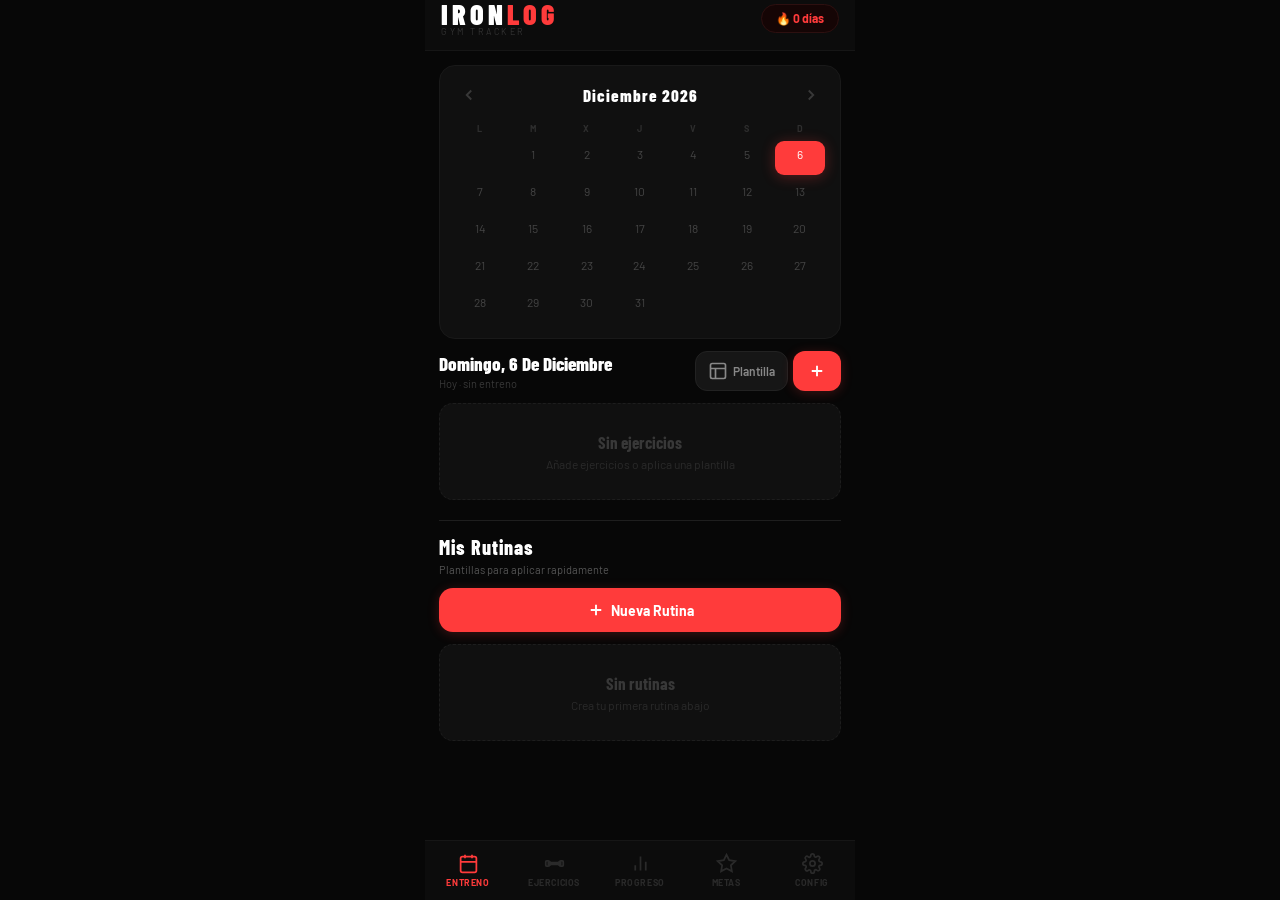
==== commit 16f8c71c: "Add files via upload" ====
--- a/index.html
+++ b/index.html
@@ -1,48 +1,50 @@
-<!DOCTYPE html>
-<html lang="es">
-<head>
-<meta charset="UTF-8"/>
-<meta name="viewport" content="width=device-width,initial-scale=1,maximum-scale=1,minimum-scale=1,user-scalable=no,viewport-fit=cover"/>
-<meta name="apple-mobile-web-app-capable" content="yes"/>
-<meta name="apple-mobile-web-app-status-bar-style" content="black-translucent"/>
-<meta name="apple-mobile-web-app-title" content="IronLog"/>
-<meta name="theme-color" content="#0a0a0a"/>
-<meta name="color-scheme" content="dark"/>
-<meta name="description" content="IronLog: registro de entrenamientos, rutinas, series, progreso y recordatorios de gimnasio."/>
-<link rel="manifest" href="manifest.json"/>
-<link rel="apple-touch-icon" href="assets/icon-192.png"/>
-<link rel="preconnect" href="https://fonts.googleapis.com"/>
-<link rel="preconnect" href="https://fonts.gstatic.com" crossorigin/>
-<link href="https://fonts.googleapis.com/css2?family=Barlow:ital,wght@0,400;0,500;0,600;1,400&family=Barlow+Condensed:wght@600;700;800;900&display=swap" rel="stylesheet"/>
-<link rel="stylesheet" href="css/main.css"/>
-<title>IronLog</title>
-</head>
-<body>
-<main id="app" aria-busy="true" aria-live="polite">
-  <div class="boot"><div class="boot-card"><div class="boot-spinner" aria-hidden="true"></div><p class="boot-text">Cargando IronLog...</p></div></div>
-</main>
-<noscript><div style="padding:16px;color:#e2e2e2;background:#101010;border-top:1px solid #191919">IronLog necesita JavaScript activado para funcionar.</div></noscript>
-<script src="js/data.js" defer></script>
-<script src="js/storage.js" defer></script>
-<script src="js/analytics.js" defer></script>
-<script src="js/charts.js" defer></script>
-<script src="js/icons.js" defer></script>
-<script src="js/render-modals.js" defer></script>
-<script src="js/render-calendar.js" defer></script>
-<script src="js/render-exercises.js" defer></script>
-<script src="js/render-progress.js" defer></script>
-<script src="js/render-motivation.js" defer></script>
-<script src="js/render-config.js" defer></script>
-<script src="js/render-shell.js" defer></script>
-<script src="js/actions-nav.js" defer></script>
-<script src="js/actions-templates.js" defer></script>
-<script src="js/actions-workout.js" defer></script>
-<script src="js/actions-settings.js" defer></script>
-<script src="js/reminder.js" defer></script>
-<script src="js/timer.js" defer></script>
-<script src="js/backup-google.js" defer></script>
-<script src="js/init.js" defer></script>
-<!-- Google Identity Services para backups en Drive (cargado async para no bloquear render) -->
-<script src="https://accounts.google.com/gsi/client" async defer></script>
-</body>
-</html>
+<!DOCTYPE html>
+<html lang="es">
+<head>
+<meta charset="UTF-8"/>
+<meta name="viewport" content="width=device-width,initial-scale=1,maximum-scale=1,minimum-scale=1,user-scalable=no,viewport-fit=cover"/>
+<meta name="apple-mobile-web-app-capable" content="yes"/>
+<meta name="apple-mobile-web-app-status-bar-style" content="black-translucent"/>
+<meta name="apple-mobile-web-app-title" content="IronLog"/>
+<meta name="theme-color" content="#0a0a0a"/>
+<meta name="color-scheme" content="dark"/>
+<meta name="description" content="IronLog: registro de entrenamientos, rutinas, series, progreso y recordatorios de gimnasio."/>
+<link rel="manifest" href="manifest.json"/>
+<link rel="apple-touch-icon" href="assets/icon-192.png"/>
+<link rel="preconnect" href="https://fonts.googleapis.com"/>
+<link rel="preconnect" href="https://fonts.gstatic.com" crossorigin/>
+<link href="https://fonts.googleapis.com/css2?family=Barlow:ital,wght@0,400;0,500;0,600;1,400&family=Barlow+Condensed:wght@600;700;800;900&display=swap" rel="stylesheet"/>
+<link rel="stylesheet" href="css/main.css"/>
+<title>IronLog</title>
+</head>
+<body>
+<main id="app" aria-busy="true" aria-live="polite">
+  <div class="boot"><div class="boot-card"><div class="boot-spinner" aria-hidden="true"></div><p class="boot-text">Cargando IronLog...</p></div></div>
+</main>
+<noscript><div style="padding:16px;color:#e2e2e2;background:#101010;border-top:1px solid #191919">IronLog necesita JavaScript activado para funcionar.</div></noscript>
+<script src="js/data.js" defer></script>
+<script src="js/storage.js" defer></script>
+<script src="js/analytics.js" defer></script>
+<script src="js/charts.js" defer></script>
+<script src="js/icons.js" defer></script>
+<script src="js/render-modals.js" defer></script>
+<script src="js/render-calendar.js" defer></script>
+<script src="js/render-exercises.js" defer></script>
+<script src="js/render-progress.js" defer></script>
+<script src="js/recovery.js" defer></script>
+<script src="js/render-motivation.js" defer></script>
+<script src="js/render-config.js" defer></script>
+<script src="js/render-shell.js" defer></script>
+<script src="js/actions-nav.js" defer></script>
+<script src="js/actions-templates.js" defer></script>
+<script src="js/actions-workout.js" defer></script>
+<script src="js/actions-settings.js" defer></script>
+<script src="js/reminder.js" defer></script>
+<script src="js/timer.js" defer></script>
+<script src="js/wakelock.js" defer></script>
+<script src="js/backup-google.js" defer></script>
+<script src="js/init.js" defer></script>
+<!-- Google Identity Services para backups en Drive (cargado async para no bloquear render) -->
+<script src="https://accounts.google.com/gsi/client" async defer></script>
+</body>
+</html>
--- a/css/main.css
+++ b/css/main.css
@@ -1,228 +1,219 @@
-
-*{box-sizing:border-box;-webkit-tap-highlight-color:transparent;-webkit-touch-callout:none;-webkit-user-select:none;user-select:none}
-html,body{margin:0;padding:0;background:#070707;color:#e2e2e2;font-family:'Barlow',sans-serif;height:100%;overflow:hidden;-webkit-text-size-adjust:100%;text-size-adjust:100%;touch-action:manipulation;overscroll-behavior:none}
-input,textarea,select{-webkit-user-select:text;user-select:text;font-size:16px;touch-action:manipulation}
-input[type=number]::-webkit-inner-spin-button,input[type=number]::-webkit-outer-spin-button{-webkit-appearance:none}
-::-webkit-scrollbar{display:none}
-@keyframes spin{from{transform:rotate(0)}to{transform:rotate(360deg)}}
-@keyframes slideUp{from{transform:translateY(100%)}to{transform:translateY(0)}}
-@keyframes fadeIn{from{opacity:0}to{opacity:1}}
-@keyframes toastIn{from{opacity:0;transform:translateX(-50%) translateY(10px)}to{opacity:1;transform:translateX(-50%) translateY(0)}}
-@keyframes badgePop{0%{transform:scale(.5);opacity:0}80%{transform:scale(1.15)}100%{transform:scale(1);opacity:1}}
-@keyframes timerPulse{0%,100%{transform:scale(1)}50%{transform:scale(1.04)}}
-@keyframes streakGlow{0%,100%{text-shadow:0 0 20px rgba(255,59,59,.25)}50%{text-shadow:0 0 35px rgba(255,59,59,.45)}}
-#app{max-width:430px;margin:0 auto;height:100dvh;display:flex;flex-direction:column;overflow:hidden}
-#app[aria-busy="true"]{min-height:100dvh}
-.boot{display:flex;justify-content:center;align-items:center;height:100vh;background:#0a0a0a}
-.boot-card{text-align:center}
-.boot-spinner{width:36px;height:36px;border:3px solid #1e1e1e;border-top:3px solid #FF3B3B;border-radius:50%;animation:spin .8s linear infinite;margin:0 auto 12px}
-.boot-text{color:#444;font-size:13px;margin:0}
-/* HEADER */
-.hdr{padding:env(safe-area-inset-top,20px) 16px 13px;background:#0c0c0c;border-bottom:1px solid #161616;display:flex;justify-content:space-between;align-items:center;flex-shrink:0}
-.logo{font-family:'Barlow Condensed',sans-serif;font-weight:900;font-size:28px;letter-spacing:4px;color:#fff;line-height:1}
-.logo span{color:#FF3B3B}
-.logo-sub{font-size:9px;color:#333;letter-spacing:2.5px;text-transform:uppercase;margin-top:-2px}
-.hdr-right{display:flex;align-items:center;gap:8px}
-.sbadge{background:#150505;border:1px solid #2d1010;border-radius:22px;padding:6px 14px;font-size:12px;color:#FF3B3B;font-weight:700;display:flex;align-items:center;gap:5px;cursor:pointer;transition:opacity .2s}
-.sbadge:active{opacity:.7}
-/* LAYOUT */
-.content{flex:1;overflow-y:auto;overflow-x:hidden;padding:14px 14px 96px;-webkit-overflow-scrolling:touch;height:0}
-.nav{position:fixed;bottom:0;left:50%;transform:translateX(-50%);width:100%;max-width:430px;background:#0c0c0c;border-top:1px solid #161616;display:flex;padding:8px 0;padding-bottom:calc(8px + env(safe-area-inset-bottom,0px));z-index:100}
-.nb{flex:1;display:flex;flex-direction:column;align-items:center;gap:3px;background:none;border:none;color:#2a2a2a;cursor:pointer;padding:4px 0;font-family:'Barlow',sans-serif;transition:color .2s}
-.nb.on{color:#FF3B3B}
-.nb svg{width:21px;height:21px}
-.nl{font-size:9px;letter-spacing:.6px;text-transform:uppercase;font-weight:700}
-/* CARDS */
-.card{background:#101010;border-radius:16px;padding:15px;border:1px solid #191919;margin-bottom:12px}
-.ct{font-size:10px;color:#383838;text-transform:uppercase;letter-spacing:1.2px;font-weight:700;margin-bottom:10px}
-.stitle{font-family:'Barlow Condensed',sans-serif;font-weight:900;font-size:22px;color:#fff;letter-spacing:1px;margin-bottom:12px}
-/* CALENDAR */
-.cal-hdr{display:flex;align-items:center;justify-content:space-between;margin-bottom:10px}
-.cal-tit{font-family:'Barlow Condensed',sans-serif;font-weight:800;font-size:17px;color:#fff;letter-spacing:1px}
-.cal-grid{display:grid;grid-template-columns:repeat(7,1fr);gap:3px}
-.cdl{text-align:center;font-size:9px;color:#2e2e2e;font-weight:700;padding:4px 0;text-transform:uppercase;letter-spacing:.5px}
-.cd{display:flex;flex-direction:column;align-items:center;padding:6px 2px;border-radius:9px;border:none;background:none;color:#444;cursor:pointer;font-size:12px;gap:2px;font-family:'Barlow',sans-serif;width:100%;min-height:34px;transition:all .15s}
-.cd.sel{background:#FF3B3B;color:#fff;box-shadow:0 2px 14px rgba(255,59,59,.3)}
-.cd.tod:not(.sel){background:#160606;color:#FF3B3B;font-weight:700;border:1px solid #281010}
-.dot{width:4px;height:4px;border-radius:50%;background:#FF3B3B}
-.cd.sel .dot{background:rgba(255,255,255,.75)}
-/* DAY HEADER */
-.dhdr{display:flex;justify-content:space-between;align-items:center;margin-bottom:12px}
-.dtit{font-family:'Barlow Condensed',sans-serif;font-weight:800;font-size:19px;color:#fff;text-transform:capitalize}
-.dmeta{font-size:11px;color:#383838;margin-top:2px}
-/* BUTTONS */
-.bp{background:#FF3B3B;color:#fff;border:none;border-radius:12px;padding:9px 15px;cursor:pointer;display:flex;align-items:center;gap:6px;font-family:'Barlow',sans-serif;font-weight:700;font-size:13px;transition:all .15s;box-shadow:0 2px 12px rgba(255,59,59,.22)}
-.bp:active{opacity:.8;transform:scale(.98)}
-.bs{background:#161616;color:#888;border:1px solid #222;border-radius:12px;padding:9px 12px;cursor:pointer;display:flex;align-items:center;gap:5px;font-family:'Barlow',sans-serif;font-weight:600;font-size:12px;transition:opacity .15s}
-.bs:active{opacity:.75}
-.bf{width:100%;justify-content:center;padding:13px;border-radius:14px;font-size:14px;margin-top:10px}
-.bas{display:flex;align-items:center;gap:5px;color:#FF3B3B;background:none;border:1px dashed #2c1010;border-radius:10px;padding:9px 14px;cursor:pointer;font-family:'Barlow',sans-serif;font-weight:600;font-size:13px;width:100%;justify-content:center;margin-top:5px;transition:background .2s}
-.bas:active{background:#140505}
-.bi{background:none;border:none;color:#383838;cursor:pointer;padding:5px;display:flex;align-items:center;border-radius:8px;transition:color .15s}
-.bi:active,.bi:hover{color:#FF3B3B}
-.bism{background:none;border:none;color:#383838;cursor:pointer;padding:4px;display:flex;align-items:center;border-radius:7px;transition:color .15s}
-.bism:active{color:#FF3B3B}
-/* EXERCISE CARD */
-.exc{background:#101010;border-radius:14px;padding:13px;border:1px solid #191919;margin-bottom:10px}
-.exch{display:flex;align-items:flex-start;gap:6px;margin-bottom:9px}
-.exn{font-family:'Barlow Condensed',sans-serif;font-weight:800;font-size:17px;color:#fff}
-.mtag{font-size:10px;padding:3px 9px;border-radius:20px;border:1px solid #202020;color:#444;font-family:'Barlow',sans-serif;display:inline-block;margin-top:3px;background:#151515}
-.pb{height:3px;background:#181818;border-radius:2px;margin-bottom:11px;overflow:hidden}
-.pf{height:100%;background:linear-gradient(90deg,#FF3B3B,#ff6363);border-radius:2px;transition:width .4s}
-/* SETS */
-.sh{display:grid;grid-template-columns:28px 1fr 1fr 34px 34px;gap:4px;margin-bottom:4px}
-.sl{font-size:9px;color:#383838;text-transform:uppercase;letter-spacing:.6px;font-weight:700}
-.sr{display:grid;grid-template-columns:28px 1fr 1fr 34px 34px;gap:4px;align-items:center;padding:5px 3px;border-radius:8px;margin-bottom:3px;transition:background .2s}
-.sr.done{background:#091a09}
-.sn{font-size:12px;color:#383838;font-family:'Barlow Condensed',sans-serif;font-weight:700;text-align:center}
-.sv{font-size:13px;color:#d0d0d0;font-family:'Barlow Condensed',sans-serif;font-weight:700}
-.ck{width:30px;height:30px;border-radius:8px;border:2px solid #212121;background:transparent;cursor:pointer;display:flex;align-items:center;justify-content:center;transition:all .2s}
-.ck.done{background:#0c320c;border-color:#1e5c1e;color:#4CAF50}
-/* BULK KG */
-.bkr{display:flex;align-items:center;gap:7px;padding:8px 10px;background:#0b0b0b;border-radius:9px;margin-top:7px;border:1px solid #181818}
-.bkl{font-size:10px;color:#383838;flex:1}
-.bki{background:#181818;border:1px solid #232323;border-radius:8px;padding:5px 8px;color:#e0e0e0;font-size:16px;font-family:'Barlow Condensed',sans-serif;font-weight:700;width:58px;text-align:center;outline:none}
-.set-inp{background:#181818;border:1px solid #232323;border-radius:7px;padding:5px 4px;color:#e0e0e0;font-family:'Barlow Condensed',sans-serif;font-weight:700;font-size:16px;width:100%;text-align:center;outline:none;-webkit-user-select:text;user-select:text}
-.set-inp:focus{border-color:#FF3B3B;background:#1e1e1e}
-.sug-chip{position:absolute;bottom:-7px;right:3px;font-size:9px;font-weight:800;color:#aa1818;background:#1a0808;border:1px solid #3a1818;border-radius:5px;padding:1px 5px;cursor:pointer;font-family:'Barlow Condensed',sans-serif;letter-spacing:.3px;z-index:2;transition:all .15s;line-height:1.3;display:flex;align-items:center;gap:3px}
-.sug-arr{font-size:9px}
-.sug-num{font-size:10px;font-weight:900}
-.sug-chip.sug-weight_up{color:#4CAF50;background:#0c280c;border-color:#1a401a}
-.sug-chip.sug-weight_up:active{background:#143814;border-color:#2a5a2a}
-.sug-chip.sug-reps_up{color:#FFD700;background:#2a1f00;border-color:#5a4818}
-.sug-chip.sug-reps_up:active{background:#3a2d00;border-color:#7a6428}
-.sug-chip:active{transform:scale(.92)}
-.day-chip{flex:1;min-width:0;padding:10px 0;background:#181818;border:1px solid #232323;border-radius:9px;color:#777;font-family:'Barlow Condensed',sans-serif;font-weight:800;font-size:16px;letter-spacing:.5px;cursor:pointer;transition:all .15s;text-transform:uppercase}
-.day-chip:active{transform:scale(.95)}
-.day-chip.on{background:#FF3B3B;border-color:#FF3B3B;color:#fff;box-shadow:0 2px 10px rgba(255,59,59,.3)}
-
-/* RIR chips — visibles cuando el set está hecho */
-.rir-row{display:flex;align-items:center;gap:4px;padding:4px 0}
-.rir-lbl{font-size:9px;color:#888;font-weight:700;letter-spacing:.5px;text-transform:uppercase;margin-right:4px;font-family:'Barlow Condensed',sans-serif}
-.rir-chip{width:24px;height:22px;background:#161616;border:1px solid #2a2a2a;border-radius:5px;color:#888;font-family:'Barlow Condensed',sans-serif;font-weight:800;font-size:11px;cursor:pointer;transition:all .15s;line-height:1}
-.rir-chip:active{transform:scale(.92)}
-.rir-chip.on{background:#FFD700;color:#000;border-color:#FFD700;box-shadow:0 0 8px rgba(255,215,0,.4)}
-.rir-chip[onclick*="togRIR"]:hover{border-color:#FFD700}
-
-/* Warm-up sets — apariencia más sutil */
-.sr.warm .set-inp{background:#0d0d0d!important;border-color:#222!important}
-.sr.warm .sn{color:#FF8C00;font-size:11px;font-weight:800}
-
-/* Floating action button */
-.fab{position:fixed;bottom:88px;right:18px;width:54px;height:54px;border-radius:50%;background:#FF3B3B;color:#fff;border:none;font-size:26px;font-weight:700;box-shadow:0 4px 16px rgba(255,59,59,.45);z-index:90;cursor:pointer;display:flex;align-items:center;justify-content:center;transition:all .15s}
-.fab:active{transform:scale(.92);box-shadow:0 2px 8px rgba(255,59,59,.5)}
-
-/* Monthly summary cards */
-.ms-hidden{display:none}
-.ms-card .ms-arrow{transition:transform .2s}
-.btn-all{background:#0c280c;border:1px solid #1a401a;color:#4CAF50;border-radius:8px;padding:5px 11px;font-size:11px;font-weight:700;cursor:pointer;font-family:'Barlow',sans-serif;display:flex;align-items:center;gap:4px}
-/* TEMPLATES */
-.tc{background:#101010;border-radius:14px;padding:13px;border:1px solid #191919;margin-bottom:10px}
-.tn{font-family:'Barlow Condensed',sans-serif;font-weight:800;font-size:16px;color:#fff}
-.tm{font-size:11px;color:#383838;margin-top:2px}
-.etag{font-size:10px;padding:3px 8px;border-radius:20px;border:1px solid #202020;color:#444;font-family:'Barlow',sans-serif;background:none;display:inline-block;margin:2px}
-/* STAT GRID */
-.sg{display:grid;grid-template-columns:1fr 1fr 1fr;gap:8px;margin-bottom:14px}
-.sc{background:#101010;border-radius:14px;padding:13px 10px;border:1px solid #191919;text-align:center}
-.sv2{font-family:'Barlow Condensed',sans-serif;font-weight:900;font-size:26px;color:#FF3B3B}
-.sl2{font-size:9px;color:#383838;text-transform:uppercase;letter-spacing:.5px;margin-top:2px;font-weight:700}
-.sd{font-size:9px;font-weight:700;margin-top:3px;border-radius:4px;padding:1px 5px;display:inline-block}
-.du{color:#4CAF50;background:#091909}.dd{color:#FF3B3B;background:#190909}.de{color:#404040}
-/* CHART */
-.cw{width:100%;overflow:hidden;margin-top:6px}.cw svg{width:100%;height:auto}
-/* MODAL */
-.ov{position:fixed;inset:0;background:rgba(0,0,0,.85);z-index:200;display:flex;align-items:flex-end;justify-content:center;backdrop-filter:blur(3px);animation:fadeIn .18s}
-.md{background:#101010;border-radius:20px 20px 0 0;width:100%;max-width:430px;max-height:92vh;overflow-y:auto;border-top:1px solid #1e1e1e;animation:slideUp .26s cubic-bezier(.32,1.1,.64,1)}
-.mdh{display:flex;justify-content:space-between;align-items:center;padding:16px 16px 11px;border-bottom:1px solid #191919;position:sticky;top:0;background:#101010;z-index:1}
-.mdt{font-family:'Barlow Condensed',sans-serif;font-weight:800;font-size:19px;color:#fff}
-.mdb{padding:14px 16px 40px}
-/* PICKER */
-.ps{width:100%;background:#181818;border:1px solid #222;border-radius:10px;padding:11px 14px;color:#e0e0e0;font-size:16px;font-family:'Barlow',sans-serif;outline:none;margin-bottom:10px;transition:border-color .2s}
-.ps:focus{border-color:#FF3B3B}
-.mc{display:flex;gap:6px;overflow-x:auto;margin-bottom:10px;padding-bottom:2px}.mc::-webkit-scrollbar{display:none}
-.mch{padding:5px 12px;border-radius:20px;border:1px solid #222;background:#181818;color:#555;font-size:11px;font-family:'Barlow',sans-serif;cursor:pointer;white-space:nowrap;font-weight:600;transition:all .15s}
-.mch.on{background:#FF3B3B;border-color:#FF3B3B;color:#fff}
-.el{display:flex;flex-direction:column;gap:4px;max-height:360px;overflow-y:auto}
-.eli{display:flex;align-items:center;gap:10px;padding:10px 12px;background:#181818;border-radius:10px;cursor:pointer;border:1px solid transparent;transition:border-color .15s}
-.eli:active{border-color:#FF3B3B}
-.elix{font-size:18px;width:28px;text-align:center}
-.eln{font-family:'Barlow Condensed',sans-serif;font-weight:700;font-size:15px;color:#fff}
-.els{font-size:10px;color:#383838;margin-top:1px}
-/* FORM */
-.il{display:block;font-size:10px;color:#383838;text-transform:uppercase;letter-spacing:.8px;margin-bottom:5px;font-weight:700}
-input[type=text]{width:100%;background:#181818;border:1px solid #222;border-radius:9px;padding:11px 13px;color:#e0e0e0;font-size:16px;font-family:'Barlow',sans-serif;outline:none;margin-bottom:12px;transition:border-color .2s}
-input[type=text]:focus{border-color:#FF3B3B}
-.si{background:#181818;border:1px solid #222;border-radius:8px;padding:9px;color:#e0e0e0;font-size:14px;font-family:'Barlow Condensed',sans-serif;font-weight:700;width:100%;text-align:center;outline:none}
-.serh{display:grid;grid-template-columns:28px 1fr 1fr 32px;gap:5px;margin-bottom:5px}
-.serr{display:grid;grid-template-columns:28px 1fr 1fr 32px;gap:5px;align-items:center;margin-bottom:7px}
-.teb{background:#181818;border-radius:9px;padding:10px;margin-bottom:7px;border:1px solid #222}
-.cdd{width:26px;height:26px;border-radius:50%;border:none;cursor:pointer;outline:2px solid transparent;outline-offset:2px;transition:outline-color .2s}
-.cdd.on{outline-color:#fff}
-/* REC CARDS */
-.rc{background:#101010;border-radius:13px;padding:13px;border:1px solid #191919;margin-bottom:8px;display:flex;gap:10px;align-items:flex-start}
-.ri{font-size:22px;flex-shrink:0;margin-top:1px}
-.rt{font-family:'Barlow Condensed',sans-serif;font-weight:700;font-size:15px;color:#fff;margin-bottom:3px}
-.rx{font-size:12px;color:#666;line-height:1.5}
-/* BODY WEIGHT */
-.eds{background:#181818;border-radius:10px;padding:10px 12px;flex:1;text-align:center;border:1px solid #1e1e1e}
-.edv{font-family:'Barlow Condensed',sans-serif;font-weight:900;font-size:22px;color:#FF3B3B}
-.edl{font-size:9px;color:#383838;text-transform:uppercase;letter-spacing:.5px;margin-top:1px;font-weight:700}
-/* HISTORY */
-.hr{display:flex;align-items:center;gap:8px;padding:8px 10px;background:#181818;border-radius:8px;margin-bottom:5px}
-.hd{font-size:11px;color:#383838;width:72px;flex-shrink:0}
-.hv{font-family:'Barlow Condensed',sans-serif;font-weight:700;font-size:14px;color:#e0e0e0}
-.hrm{font-size:10px;color:#FF3B3B;font-weight:700;margin-left:auto}
-.dbi{display:flex;align-items:center;gap:10px;padding:10px 12px;background:#181818;border-radius:10px;margin-bottom:6px;cursor:pointer;border:1px solid #1e1e1e;transition:border-color .15s}
-.dbi:active{border-color:#FF3B3B}
-/* EMPTY */
-.empty{background:#101010;border-radius:14px;padding:28px 18px;text-align:center;border:1px dashed #1d1d1d;margin-top:6px}
-.emtt{color:#383838;font-family:'Barlow Condensed',sans-serif;font-weight:700;font-size:17px;margin:0 0 5px}
-.emts{color:#2a2a2a;font-size:12px;margin:0}
-/* TIMERS & TOAST */
-.rest-timer{position:fixed;bottom:100px;left:50%;transform:translateX(-50%);background:#091320;border:1px solid #152d4a;color:#4FC3F7;padding:10px 20px;border-radius:40px;font-size:14px;font-weight:700;z-index:500;display:flex;align-items:center;gap:10px;white-space:nowrap;animation:toastIn .22s ease;box-shadow:0 4px 24px rgba(0,0,0,.9)}
-.pr-badge{background:#332500;border:1px solid #FFD700;color:#FFD700;font-size:9px;font-weight:700;padding:2px 6px;border-radius:10px;margin-left:4px;text-transform:uppercase;letter-spacing:.5px;animation:badgePop .3s ease}
-.notes-area{width:100%;background:#181818;border:1px solid #222;border-radius:9px;padding:10px 13px;color:#e0e0e0;font-size:13px;font-family:'Barlow',sans-serif;outline:none;resize:none;min-height:60px;margin-bottom:10px;transition:border-color .2s}
-.notes-area:focus{border-color:#333}
-.toast{position:fixed;bottom:96px;left:50%;transform:translateX(-50%);background:#181818;border:1px solid #282828;color:#e2e2e2;padding:9px 18px;border-radius:40px;font-size:13px;font-weight:600;z-index:400;white-space:nowrap;box-shadow:0 4px 24px rgba(0,0,0,.9);animation:toastIn .22s ease;pointer-events:none}
-/* ACHIEVEMENTS */
-.ach-grid{display:grid;grid-template-columns:1fr 1fr;gap:8px;margin-bottom:12px}
-.ach{background:#101010;border-radius:13px;padding:12px;border:1px solid #191919;text-align:center;transition:all .25s}
-.ach.unlocked{border-color:#332200;background:#110d03}
-.ach-ic{font-size:28px;margin-bottom:5px;filter:grayscale(1);opacity:.25;transition:all .3s}
-.ach.unlocked .ach-ic{filter:none;opacity:1;animation:badgePop .4s ease}
-.ach-n{font-family:'Barlow Condensed',sans-serif;font-weight:700;font-size:13px;color:#383838}
-.ach.unlocked .ach-n{color:#FFD700}
-.ach-d{font-size:10px;color:#2a2a2a;margin-top:2px;line-height:1.4}
-.ach.unlocked .ach-d{color:#666}
-/* GOALS */
-.goal-row{display:flex;align-items:center;gap:10px;padding:10px 12px;background:#181818;border-radius:11px;margin-bottom:6px}
-.goal-info{flex:1}
-.goal-name{font-size:13px;color:#ccc;font-weight:600}
-.goal-bar{height:5px;background:#1e1e1e;border-radius:3px;margin-top:6px;overflow:hidden}
-.goal-fill{height:100%;border-radius:3px;background:#FF3B3B;transition:width .5s}
-.goal-pct{font-family:'Barlow Condensed',sans-serif;font-weight:900;font-size:17px;color:#FF3B3B;flex-shrink:0}
-/* CONFIG */
-.rem-row{display:flex;align-items:center;gap:10px;padding:10px 0;border-bottom:1px solid #181818}
-.rem-info{flex:1}
-.rem-title{font-size:13px;color:#ccc;font-weight:600}
-.rem-sub{font-size:11px;color:#383838;margin-top:1px}
-.tgl{width:44px;height:26px;border-radius:13px;background:#1e1e1e;border:none;cursor:pointer;position:relative;transition:background .25s;flex-shrink:0}
-.tgl.on{background:#FF3B3B}
-.tgl::after{content:'';position:absolute;width:20px;height:20px;border-radius:50%;background:#fff;top:3px;left:3px;transition:transform .25s;box-shadow:0 1px 4px rgba(0,0,0,.5)}
-.tgl.on::after{transform:translateX(18px)}
-/* MISC */
-.custom-badge{font-size:9px;padding:1px 6px;border-radius:10px;background:#10102a;border:1px solid #242450;color:#7B68EE;margin-left:6px;font-weight:700}
-.timer-modal-display{font-family:'Barlow Condensed',sans-serif;font-weight:900;font-size:56px;color:#FF3B3B;text-align:center;margin:30px 0 20px;letter-spacing:2px;animation:timerPulse 1s ease-in-out infinite}
-.timer-input-group{display:flex;gap:12px;align-items:center;margin:12px 0}
-.timer-input-group input{width:70px;padding:10px;background:#181818;border:1px solid #222;border-radius:7px;color:#e0e0e0;text-align:center;font-weight:600;font-size:16px}
-.timer-buttons{display:flex;gap:8px;margin-top:20px}
-.timer-buttons button{flex:1;padding:12px;border-radius:9px;border:none;font-weight:700;font-family:'Barlow',sans-serif;cursor:pointer;transition:opacity .2s}
-.timer-start{background:#FF3B3B;color:#fff}
-.timer-pause{background:#1e1e1e;color:#888}
-.timer-stop{background:#111;color:#444}
-/* PROGRESS SPECIFICS */
-.streak-hero{background:linear-gradient(135deg,#160404 0%,#0f0303 55%,#0d0d0d 100%);border:1px solid #241010;border-radius:18px;padding:20px;margin-bottom:14px;overflow:hidden;position:relative}
-.streak-hero::before{content:'';position:absolute;top:-50px;right:-30px;width:150px;height:150px;background:radial-gradient(circle,rgba(255,59,59,.06) 0%,transparent 70%);pointer-events:none}
-.streak-num{font-family:'Barlow Condensed',sans-serif;font-weight:900;font-size:58px;line-height:.9;color:#FF3B3B;animation:streakGlow 3s ease-in-out infinite}
-.p-label{font-size:10px;color:#333;text-transform:uppercase;letter-spacing:2px;font-weight:700;margin-bottom:10px}
-.divider{height:1px;background:linear-gradient(90deg,transparent,#1c1c1c 30%,#1c1c1c 70%,transparent);margin:16px 0}
+
+*{box-sizing:border-box;-webkit-tap-highlight-color:transparent;-webkit-touch-callout:none;-webkit-user-select:none;user-select:none}
+html,body{margin:0;padding:0;background:#070707;color:#e2e2e2;font-family:'Barlow',sans-serif;height:100%;overflow:hidden;-webkit-text-size-adjust:100%;text-size-adjust:100%;touch-action:manipulation;overscroll-behavior:none}
+input,textarea,select{-webkit-user-select:text;user-select:text;font-size:16px;touch-action:manipulation}
+input[type=number]::-webkit-inner-spin-button,input[type=number]::-webkit-outer-spin-button{-webkit-appearance:none}
+::-webkit-scrollbar{display:none}
+@keyframes spin{from{transform:rotate(0)}to{transform:rotate(360deg)}}
+@keyframes slideUp{from{transform:translateY(100%)}to{transform:translateY(0)}}
+@keyframes fadeIn{from{opacity:0}to{opacity:1}}
+@keyframes toastIn{from{opacity:0;transform:translateX(-50%) translateY(10px)}to{opacity:1;transform:translateX(-50%) translateY(0)}}
+@keyframes badgePop{0%{transform:scale(.5);opacity:0}80%{transform:scale(1.15)}100%{transform:scale(1);opacity:1}}
+@keyframes timerPulse{0%,100%{transform:scale(1)}50%{transform:scale(1.04)}}
+@keyframes streakGlow{0%,100%{text-shadow:0 0 20px rgba(255,59,59,.25)}50%{text-shadow:0 0 35px rgba(255,59,59,.45)}}
+#app{max-width:430px;margin:0 auto;height:100dvh;display:flex;flex-direction:column;overflow:hidden}
+#app[aria-busy="true"]{min-height:100dvh}
+.boot{display:flex;justify-content:center;align-items:center;height:100vh;background:#0a0a0a}
+.boot-card{text-align:center}
+.boot-spinner{width:36px;height:36px;border:3px solid #1e1e1e;border-top:3px solid #FF3B3B;border-radius:50%;animation:spin .8s linear infinite;margin:0 auto 12px}
+.boot-text{color:#444;font-size:13px;margin:0}
+/* HEADER */
+.hdr{padding:env(safe-area-inset-top,20px) 16px 13px;background:#0c0c0c;border-bottom:1px solid #161616;display:flex;justify-content:space-between;align-items:center;flex-shrink:0}
+.logo{font-family:'Barlow Condensed',sans-serif;font-weight:900;font-size:28px;letter-spacing:4px;color:#fff;line-height:1}
+.logo span{color:#FF3B3B}
+.logo-sub{font-size:9px;color:#333;letter-spacing:2.5px;text-transform:uppercase;margin-top:-2px}
+.hdr-right{display:flex;align-items:center;gap:8px}
+.sbadge{background:#150505;border:1px solid #2d1010;border-radius:22px;padding:6px 14px;font-size:12px;color:#FF3B3B;font-weight:700;display:flex;align-items:center;gap:5px;cursor:pointer;transition:opacity .2s}
+.sbadge:active{opacity:.7}
+/* LAYOUT */
+.content{flex:1;overflow-y:auto;overflow-x:hidden;padding:14px 14px 96px;-webkit-overflow-scrolling:touch;height:0}
+.nav{position:fixed;bottom:0;left:50%;transform:translateX(-50%);width:100%;max-width:430px;background:#0c0c0c;border-top:1px solid #161616;display:flex;padding:8px 0;padding-bottom:calc(8px + env(safe-area-inset-bottom,0px));z-index:100}
+.nb{flex:1;display:flex;flex-direction:column;align-items:center;gap:3px;background:none;border:none;color:#2a2a2a;cursor:pointer;padding:4px 0;font-family:'Barlow',sans-serif;transition:color .2s}
+.nb.on{color:#FF3B3B}
+.nb svg{width:21px;height:21px}
+.nl{font-size:9px;letter-spacing:.6px;text-transform:uppercase;font-weight:700}
+/* CARDS */
+.card{background:#101010;border-radius:16px;padding:15px;border:1px solid #191919;margin-bottom:12px}
+.ct{font-size:10px;color:#383838;text-transform:uppercase;letter-spacing:1.2px;font-weight:700;margin-bottom:10px}
+.stitle{font-family:'Barlow Condensed',sans-serif;font-weight:900;font-size:22px;color:#fff;letter-spacing:1px;margin-bottom:12px}
+/* CALENDAR */
+.cal-hdr{display:flex;align-items:center;justify-content:space-between;margin-bottom:10px}
+.cal-tit{font-family:'Barlow Condensed',sans-serif;font-weight:800;font-size:17px;color:#fff;letter-spacing:1px}
+.cal-grid{display:grid;grid-template-columns:repeat(7,1fr);gap:3px}
+.cdl{text-align:center;font-size:9px;color:#2e2e2e;font-weight:700;padding:4px 0;text-transform:uppercase;letter-spacing:.5px}
+.cd{display:flex;flex-direction:column;align-items:center;padding:6px 2px;border-radius:9px;border:none;background:none;color:#444;cursor:pointer;font-size:12px;gap:2px;font-family:'Barlow',sans-serif;width:100%;min-height:34px;transition:all .15s}
+.cd.sel{background:#FF3B3B;color:#fff;box-shadow:0 2px 14px rgba(255,59,59,.3)}
+.cd.tod:not(.sel){background:#160606;color:#FF3B3B;font-weight:700;border:1px solid #281010}
+.dot{width:4px;height:4px;border-radius:50%;background:#FF3B3B}
+.cd.sel .dot{background:rgba(255,255,255,.75)}
+/* DAY HEADER */
+.dhdr{display:flex;justify-content:space-between;align-items:center;margin-bottom:12px}
+.dtit{font-family:'Barlow Condensed',sans-serif;font-weight:800;font-size:19px;color:#fff;text-transform:capitalize}
+.dmeta{font-size:11px;color:#383838;margin-top:2px}
+/* BUTTONS */
+.bp{background:#FF3B3B;color:#fff;border:none;border-radius:12px;padding:9px 15px;cursor:pointer;display:flex;align-items:center;gap:6px;font-family:'Barlow',sans-serif;font-weight:700;font-size:13px;transition:all .15s;box-shadow:0 2px 12px rgba(255,59,59,.22)}
+.bp:active{opacity:.8;transform:scale(.98)}
+.bs{background:#161616;color:#888;border:1px solid #222;border-radius:12px;padding:9px 12px;cursor:pointer;display:flex;align-items:center;gap:5px;font-family:'Barlow',sans-serif;font-weight:600;font-size:12px;transition:opacity .15s}
+.bs:active{opacity:.75}
+.bf{width:100%;justify-content:center;padding:13px;border-radius:14px;font-size:14px;margin-top:10px}
+.bas{display:flex;align-items:center;gap:5px;color:#FF3B3B;background:none;border:1px dashed #2c1010;border-radius:10px;padding:9px 14px;cursor:pointer;font-family:'Barlow',sans-serif;font-weight:600;font-size:13px;width:100%;justify-content:center;margin-top:5px;transition:background .2s}
+.bas:active{background:#140505}
+.bi{background:none;border:none;color:#383838;cursor:pointer;padding:5px;display:flex;align-items:center;border-radius:8px;transition:color .15s}
+.bi:active,.bi:hover{color:#FF3B3B}
+.bism{background:none;border:none;color:#383838;cursor:pointer;padding:4px;display:flex;align-items:center;border-radius:7px;transition:color .15s}
+.bism:active{color:#FF3B3B}
+/* EXERCISE CARD */
+.exc{background:#101010;border-radius:14px;padding:13px;border:1px solid #191919;margin-bottom:10px}
+.exch{display:flex;align-items:flex-start;gap:6px;margin-bottom:9px}
+.exn{font-family:'Barlow Condensed',sans-serif;font-weight:800;font-size:17px;color:#fff}
+.mtag{font-size:10px;padding:3px 9px;border-radius:20px;border:1px solid #202020;color:#444;font-family:'Barlow',sans-serif;display:inline-block;margin-top:3px;background:#151515}
+.pb{height:3px;background:#181818;border-radius:2px;margin-bottom:11px;overflow:hidden}
+.pf{height:100%;background:linear-gradient(90deg,#FF3B3B,#ff6363);border-radius:2px;transition:width .4s}
+/* SETS */
+.sh{display:grid;grid-template-columns:28px 1fr 1fr 34px 34px;gap:4px;margin-bottom:4px}
+.sl{font-size:9px;color:#383838;text-transform:uppercase;letter-spacing:.6px;font-weight:700}
+.sr{display:grid;grid-template-columns:28px 1fr 1fr 34px 34px;gap:4px;align-items:center;padding:5px 3px;border-radius:8px;margin-bottom:3px;transition:background .2s}
+.sr.done{background:#091a09}
+.sn{font-size:12px;color:#383838;font-family:'Barlow Condensed',sans-serif;font-weight:700;text-align:center}
+.sv{font-size:13px;color:#d0d0d0;font-family:'Barlow Condensed',sans-serif;font-weight:700}
+.ck{width:30px;height:30px;border-radius:8px;border:2px solid #212121;background:transparent;cursor:pointer;display:flex;align-items:center;justify-content:center;transition:all .2s}
+.ck.done{background:#0c320c;border-color:#1e5c1e;color:#4CAF50}
+/* BULK KG */
+.bkr{display:flex;align-items:center;gap:7px;padding:8px 10px;background:#0b0b0b;border-radius:9px;margin-top:7px;border:1px solid #181818}
+.bkl{font-size:10px;color:#383838;flex:1}
+.bki{background:#181818;border:1px solid #232323;border-radius:8px;padding:5px 8px;color:#e0e0e0;font-size:16px;font-family:'Barlow Condensed',sans-serif;font-weight:700;width:58px;text-align:center;outline:none}
+.set-inp{background:#181818;border:1px solid #232323;border-radius:7px;padding:5px 4px;color:#e0e0e0;font-family:'Barlow Condensed',sans-serif;font-weight:700;font-size:16px;width:100%;text-align:center;outline:none;-webkit-user-select:text;user-select:text}
+.set-inp:focus{border-color:#FF3B3B;background:#1e1e1e}
+.sug-chip{position:absolute;bottom:-7px;right:3px;font-size:9px;font-weight:800;color:#aa1818;background:#1a0808;border:1px solid #3a1818;border-radius:5px;padding:1px 5px;cursor:pointer;font-family:'Barlow Condensed',sans-serif;letter-spacing:.3px;z-index:2;transition:all .15s;line-height:1.3;display:flex;align-items:center;gap:3px}
+.sug-arr{font-size:9px}
+.sug-num{font-size:10px;font-weight:900}
+.sug-chip.sug-weight_up{color:#4CAF50;background:#0c280c;border-color:#1a401a}
+.sug-chip.sug-weight_up:active{background:#143814;border-color:#2a5a2a}
+.sug-chip.sug-reps_up{color:#FFD700;background:#2a1f00;border-color:#5a4818}
+.sug-chip.sug-reps_up:active{background:#3a2d00;border-color:#7a6428}
+.sug-chip:active{transform:scale(.92)}
+.day-chip{flex:1;min-width:0;padding:10px 0;background:#181818;border:1px solid #232323;border-radius:9px;color:#777;font-family:'Barlow Condensed',sans-serif;font-weight:800;font-size:16px;letter-spacing:.5px;cursor:pointer;transition:all .15s;text-transform:uppercase}
+.day-chip:active{transform:scale(.95)}
+.day-chip.on{background:#FF3B3B;border-color:#FF3B3B;color:#fff;box-shadow:0 2px 10px rgba(255,59,59,.3)}
+
+/* Drop-set toggle (botón por serie) */
+.drop-btn{background:transparent;border:1px solid #2a2a2a;border-radius:5px;color:#555;font-weight:800;font-size:14px;cursor:pointer;width:22px;height:22px;padding:0;margin:auto;display:flex;align-items:center;justify-content:center;transition:all .15s;font-family:'Barlow Condensed',sans-serif}
+.drop-btn:active{transform:scale(.92)}
+.drop-btn.on{background:#003d22;border-color:#00D084;color:#00D084;box-shadow:0 0 6px rgba(0,208,132,.4)}
+.sr.drop .sn{color:#00D084}
+.sr.drop .set-inp{background:#0a1a14!important;border-color:#1a3a26!important}
+
+/* Monthly summary cards */
+.ms-hidden{display:none}
+.ms-card .ms-arrow{transition:transform .2s}
+.btn-all{background:#0c280c;border:1px solid #1a401a;color:#4CAF50;border-radius:8px;padding:5px 11px;font-size:11px;font-weight:700;cursor:pointer;font-family:'Barlow',sans-serif;display:flex;align-items:center;gap:4px}
+/* TEMPLATES */
+.tc{background:#101010;border-radius:14px;padding:13px;border:1px solid #191919;margin-bottom:10px}
+.tn{font-family:'Barlow Condensed',sans-serif;font-weight:800;font-size:16px;color:#fff}
+.tm{font-size:11px;color:#383838;margin-top:2px}
+.etag{font-size:10px;padding:3px 8px;border-radius:20px;border:1px solid #202020;color:#444;font-family:'Barlow',sans-serif;background:none;display:inline-block;margin:2px}
+/* STAT GRID */
+.sg{display:grid;grid-template-columns:1fr 1fr 1fr;gap:8px;margin-bottom:14px}
+.sc{background:#101010;border-radius:14px;padding:13px 10px;border:1px solid #191919;text-align:center}
+.sv2{font-family:'Barlow Condensed',sans-serif;font-weight:900;font-size:26px;color:#FF3B3B}
+.sl2{font-size:9px;color:#383838;text-transform:uppercase;letter-spacing:.5px;margin-top:2px;font-weight:700}
+.sd{font-size:9px;font-weight:700;margin-top:3px;border-radius:4px;padding:1px 5px;display:inline-block}
+.du{color:#4CAF50;background:#091909}.dd{color:#FF3B3B;background:#190909}.de{color:#404040}
+/* CHART */
+.cw{width:100%;overflow:hidden;margin-top:6px}.cw svg{width:100%;height:auto}
+/* MODAL */
+.ov{position:fixed;inset:0;background:rgba(0,0,0,.85);z-index:200;display:flex;align-items:flex-end;justify-content:center;backdrop-filter:blur(3px);animation:fadeIn .18s}
+.md{background:#101010;border-radius:20px 20px 0 0;width:100%;max-width:430px;max-height:92vh;overflow-y:auto;border-top:1px solid #1e1e1e;animation:slideUp .26s cubic-bezier(.32,1.1,.64,1)}
+.mdh{display:flex;justify-content:space-between;align-items:center;padding:16px 16px 11px;border-bottom:1px solid #191919;position:sticky;top:0;background:#101010;z-index:1}
+.mdt{font-family:'Barlow Condensed',sans-serif;font-weight:800;font-size:19px;color:#fff}
+.mdb{padding:14px 16px 40px}
+/* PICKER */
+.ps{width:100%;background:#181818;border:1px solid #222;border-radius:10px;padding:11px 14px;color:#e0e0e0;font-size:16px;font-family:'Barlow',sans-serif;outline:none;margin-bottom:10px;transition:border-color .2s}
+.ps:focus{border-color:#FF3B3B}
+.mc{display:flex;gap:6px;overflow-x:auto;margin-bottom:10px;padding-bottom:2px}.mc::-webkit-scrollbar{display:none}
+.mch{padding:5px 12px;border-radius:20px;border:1px solid #222;background:#181818;color:#555;font-size:11px;font-family:'Barlow',sans-serif;cursor:pointer;white-space:nowrap;font-weight:600;transition:all .15s}
+.mch.on{background:#FF3B3B;border-color:#FF3B3B;color:#fff}
+.el{display:flex;flex-direction:column;gap:4px;max-height:360px;overflow-y:auto}
+.eli{display:flex;align-items:center;gap:10px;padding:10px 12px;background:#181818;border-radius:10px;cursor:pointer;border:1px solid transparent;transition:border-color .15s}
+.eli:active{border-color:#FF3B3B}
+.elix{font-size:18px;width:28px;text-align:center}
+.eln{font-family:'Barlow Condensed',sans-serif;font-weight:700;font-size:15px;color:#fff}
+.els{font-size:10px;color:#383838;margin-top:1px}
+/* FORM */
+.il{display:block;font-size:10px;color:#383838;text-transform:uppercase;letter-spacing:.8px;margin-bottom:5px;font-weight:700}
+input[type=text]{width:100%;background:#181818;border:1px solid #222;border-radius:9px;padding:11px 13px;color:#e0e0e0;font-size:16px;font-family:'Barlow',sans-serif;outline:none;margin-bottom:12px;transition:border-color .2s}
+input[type=text]:focus{border-color:#FF3B3B}
+.si{background:#181818;border:1px solid #222;border-radius:8px;padding:9px;color:#e0e0e0;font-size:14px;font-family:'Barlow Condensed',sans-serif;font-weight:700;width:100%;text-align:center;outline:none}
+.serh{display:grid;grid-template-columns:28px 1fr 1fr 32px;gap:5px;margin-bottom:5px}
+.serr{display:grid;grid-template-columns:28px 1fr 1fr 32px;gap:5px;align-items:center;margin-bottom:7px}
+.teb{background:#181818;border-radius:9px;padding:10px;margin-bottom:7px;border:1px solid #222}
+.cdd{width:26px;height:26px;border-radius:50%;border:none;cursor:pointer;outline:2px solid transparent;outline-offset:2px;transition:outline-color .2s}
+.cdd.on{outline-color:#fff}
+/* REC CARDS */
+.rc{background:#101010;border-radius:13px;padding:13px;border:1px solid #191919;margin-bottom:8px;display:flex;gap:10px;align-items:flex-start}
+.ri{font-size:22px;flex-shrink:0;margin-top:1px}
+.rt{font-family:'Barlow Condensed',sans-serif;font-weight:700;font-size:15px;color:#fff;margin-bottom:3px}
+.rx{font-size:12px;color:#666;line-height:1.5}
+/* BODY WEIGHT */
+.eds{background:#181818;border-radius:10px;padding:10px 12px;flex:1;text-align:center;border:1px solid #1e1e1e}
+.edv{font-family:'Barlow Condensed',sans-serif;font-weight:900;font-size:22px;color:#FF3B3B}
+.edl{font-size:9px;color:#383838;text-transform:uppercase;letter-spacing:.5px;margin-top:1px;font-weight:700}
+/* HISTORY */
+.hr{display:flex;align-items:center;gap:8px;padding:8px 10px;background:#181818;border-radius:8px;margin-bottom:5px}
+.hd{font-size:11px;color:#383838;width:72px;flex-shrink:0}
+.hv{font-family:'Barlow Condensed',sans-serif;font-weight:700;font-size:14px;color:#e0e0e0}
+.hrm{font-size:10px;color:#FF3B3B;font-weight:700;margin-left:auto}
+.dbi{display:flex;align-items:center;gap:10px;padding:10px 12px;background:#181818;border-radius:10px;margin-bottom:6px;cursor:pointer;border:1px solid #1e1e1e;transition:border-color .15s}
+.dbi:active{border-color:#FF3B3B}
+/* EMPTY */
+.empty{background:#101010;border-radius:14px;padding:28px 18px;text-align:center;border:1px dashed #1d1d1d;margin-top:6px}
+.emtt{color:#383838;font-family:'Barlow Condensed',sans-serif;font-weight:700;font-size:17px;margin:0 0 5px}
+.emts{color:#2a2a2a;font-size:12px;margin:0}
+/* TIMERS & TOAST */
+.rest-timer{position:fixed;bottom:100px;left:50%;transform:translateX(-50%);background:#091320;border:1px solid #152d4a;color:#4FC3F7;padding:10px 20px;border-radius:40px;font-size:14px;font-weight:700;z-index:500;display:flex;align-items:center;gap:10px;white-space:nowrap;animation:toastIn .22s ease;box-shadow:0 4px 24px rgba(0,0,0,.9)}
+.pr-badge{background:#332500;border:1px solid #FFD700;color:#FFD700;font-size:9px;font-weight:700;padding:2px 6px;border-radius:10px;margin-left:4px;text-transform:uppercase;letter-spacing:.5px;animation:badgePop .3s ease}
+.notes-area{width:100%;background:#181818;border:1px solid #222;border-radius:9px;padding:10px 13px;color:#e0e0e0;font-size:13px;font-family:'Barlow',sans-serif;outline:none;resize:none;min-height:60px;margin-bottom:10px;transition:border-color .2s}
+.notes-area:focus{border-color:#333}
+.toast{position:fixed;bottom:96px;left:50%;transform:translateX(-50%);background:#181818;border:1px solid #282828;color:#e2e2e2;padding:9px 18px;border-radius:40px;font-size:13px;font-weight:600;z-index:400;white-space:nowrap;box-shadow:0 4px 24px rgba(0,0,0,.9);animation:toastIn .22s ease;pointer-events:none}
+/* ACHIEVEMENTS */
+.ach-grid{display:grid;grid-template-columns:1fr 1fr;gap:8px;margin-bottom:12px}
+.ach{background:#101010;border-radius:13px;padding:12px;border:1px solid #191919;text-align:center;transition:all .25s}
+.ach.unlocked{border-color:#332200;background:#110d03}
+.ach-ic{font-size:28px;margin-bottom:5px;filter:grayscale(1);opacity:.25;transition:all .3s}
+.ach.unlocked .ach-ic{filter:none;opacity:1;animation:badgePop .4s ease}
+.ach-n{font-family:'Barlow Condensed',sans-serif;font-weight:700;font-size:13px;color:#383838}
+.ach.unlocked .ach-n{color:#FFD700}
+.ach-d{font-size:10px;color:#2a2a2a;margin-top:2px;line-height:1.4}
+.ach.unlocked .ach-d{color:#666}
+/* GOALS */
+.goal-row{display:flex;align-items:center;gap:10px;padding:10px 12px;background:#181818;border-radius:11px;margin-bottom:6px}
+.goal-info{flex:1}
+.goal-name{font-size:13px;color:#ccc;font-weight:600}
+.goal-bar{height:5px;background:#1e1e1e;border-radius:3px;margin-top:6px;overflow:hidden}
+.goal-fill{height:100%;border-radius:3px;background:#FF3B3B;transition:width .5s}
+.goal-pct{font-family:'Barlow Condensed',sans-serif;font-weight:900;font-size:17px;color:#FF3B3B;flex-shrink:0}
+/* CONFIG */
+.rem-row{display:flex;align-items:center;gap:10px;padding:10px 0;border-bottom:1px solid #181818}
+.rem-info{flex:1}
+.rem-title{font-size:13px;color:#ccc;font-weight:600}
+.rem-sub{font-size:11px;color:#383838;margin-top:1px}
+.tgl{width:44px;height:26px;border-radius:13px;background:#1e1e1e;border:none;cursor:pointer;position:relative;transition:background .25s;flex-shrink:0}
+.tgl.on{background:#FF3B3B}
+.tgl::after{content:'';position:absolute;width:20px;height:20px;border-radius:50%;background:#fff;top:3px;left:3px;transition:transform .25s;box-shadow:0 1px 4px rgba(0,0,0,.5)}
+.tgl.on::after{transform:translateX(18px)}
+/* MISC */
+.custom-badge{font-size:9px;padding:1px 6px;border-radius:10px;background:#10102a;border:1px solid #242450;color:#7B68EE;margin-left:6px;font-weight:700}
+.timer-modal-display{font-family:'Barlow Condensed',sans-serif;font-weight:900;font-size:56px;color:#FF3B3B;text-align:center;margin:30px 0 20px;letter-spacing:2px;animation:timerPulse 1s ease-in-out infinite}
+.timer-input-group{display:flex;gap:12px;align-items:center;margin:12px 0}
+.timer-input-group input{width:70px;padding:10px;background:#181818;border:1px solid #222;border-radius:7px;color:#e0e0e0;text-align:center;font-weight:600;font-size:16px}
+.timer-buttons{display:flex;gap:8px;margin-top:20px}
+.timer-buttons button{flex:1;padding:12px;border-radius:9px;border:none;font-weight:700;font-family:'Barlow',sans-serif;cursor:pointer;transition:opacity .2s}
+.timer-start{background:#FF3B3B;color:#fff}
+.timer-pause{background:#1e1e1e;color:#888}
+.timer-stop{background:#111;color:#444}
+/* PROGRESS SPECIFICS */
+.streak-hero{background:linear-gradient(135deg,#160404 0%,#0f0303 55%,#0d0d0d 100%);border:1px solid #241010;border-radius:18px;padding:20px;margin-bottom:14px;overflow:hidden;position:relative}
+.streak-hero::before{content:'';position:absolute;top:-50px;right:-30px;width:150px;height:150px;background:radial-gradient(circle,rgba(255,59,59,.06) 0%,transparent 70%);pointer-events:none}
+.streak-num{font-family:'Barlow Condensed',sans-serif;font-weight:900;font-size:58px;line-height:.9;color:#FF3B3B;animation:streakGlow 3s ease-in-out infinite}
+.p-label{font-size:10px;color:#333;text-transform:uppercase;letter-spacing:2px;font-weight:700;margin-bottom:10px}
+.divider{height:1px;background:linear-gradient(90deg,transparent,#1c1c1c 30%,#1c1c1c 70%,transparent);margin:16px 0}
